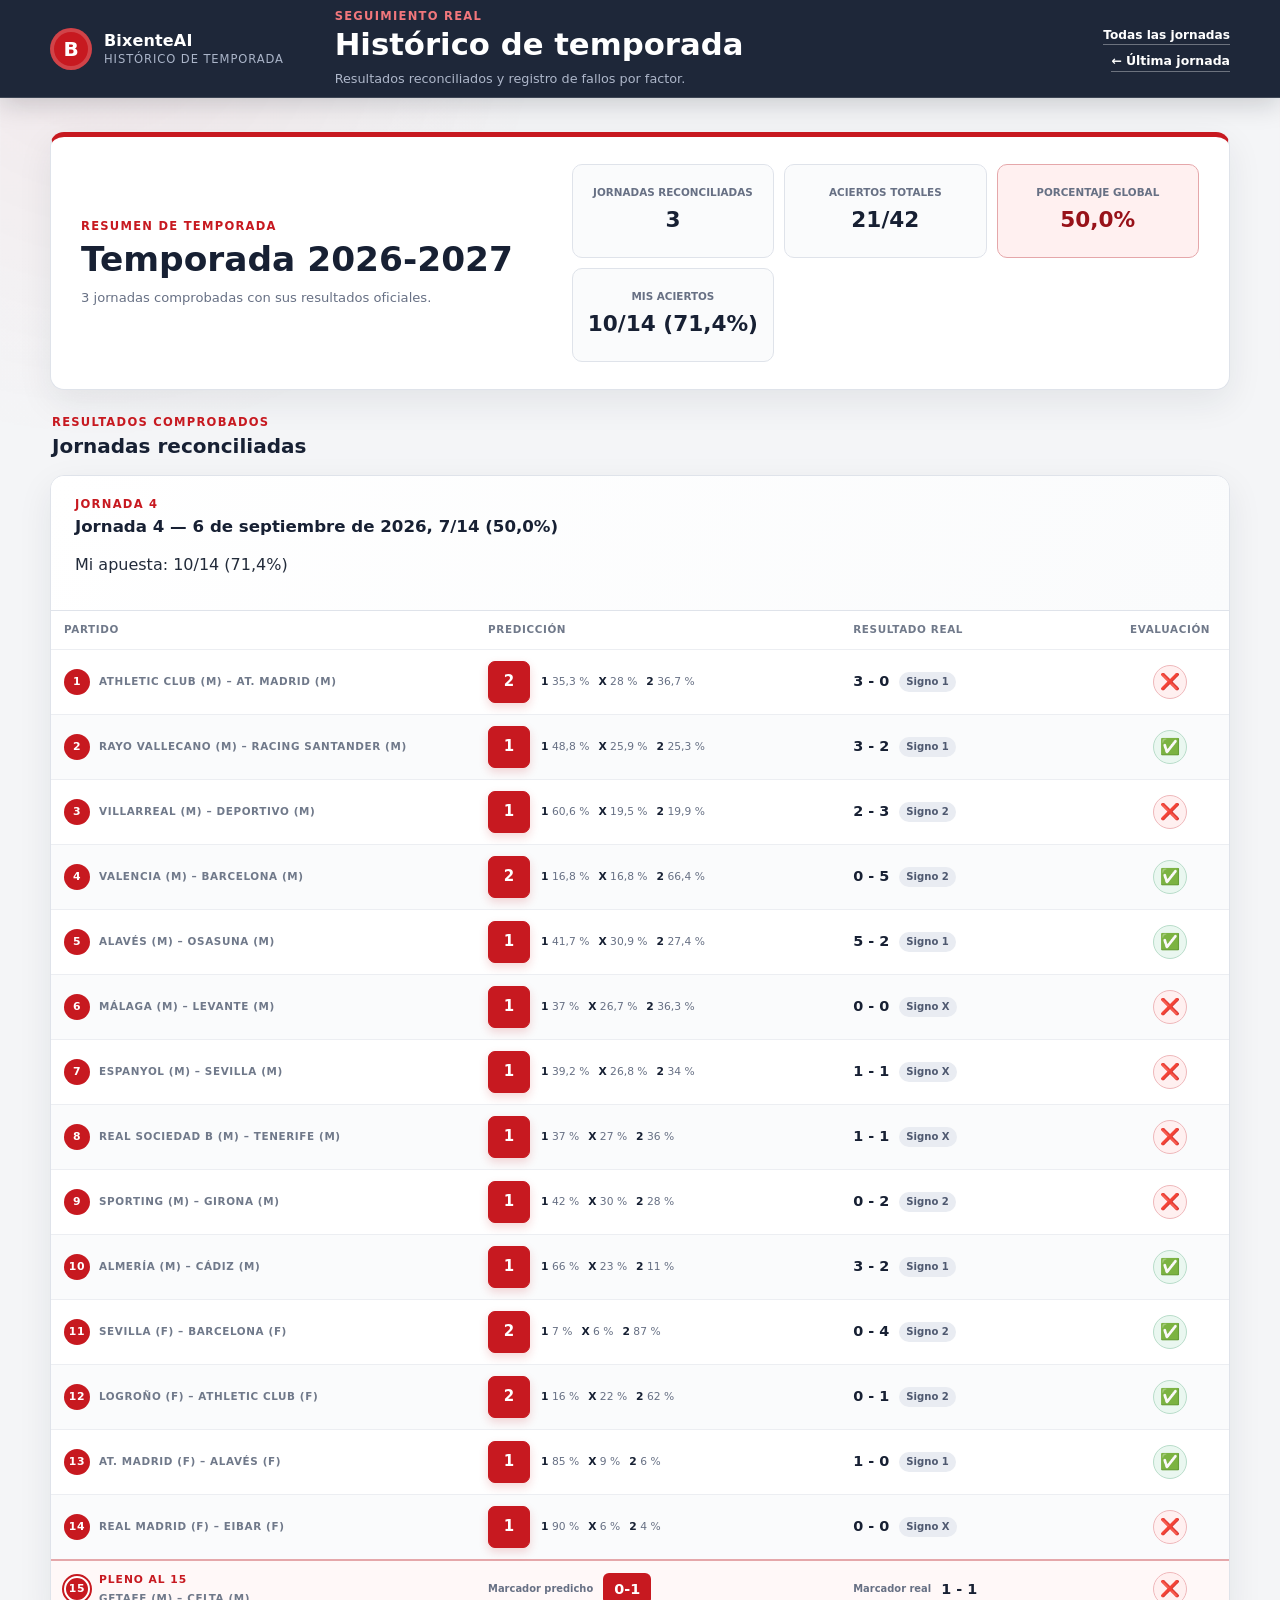
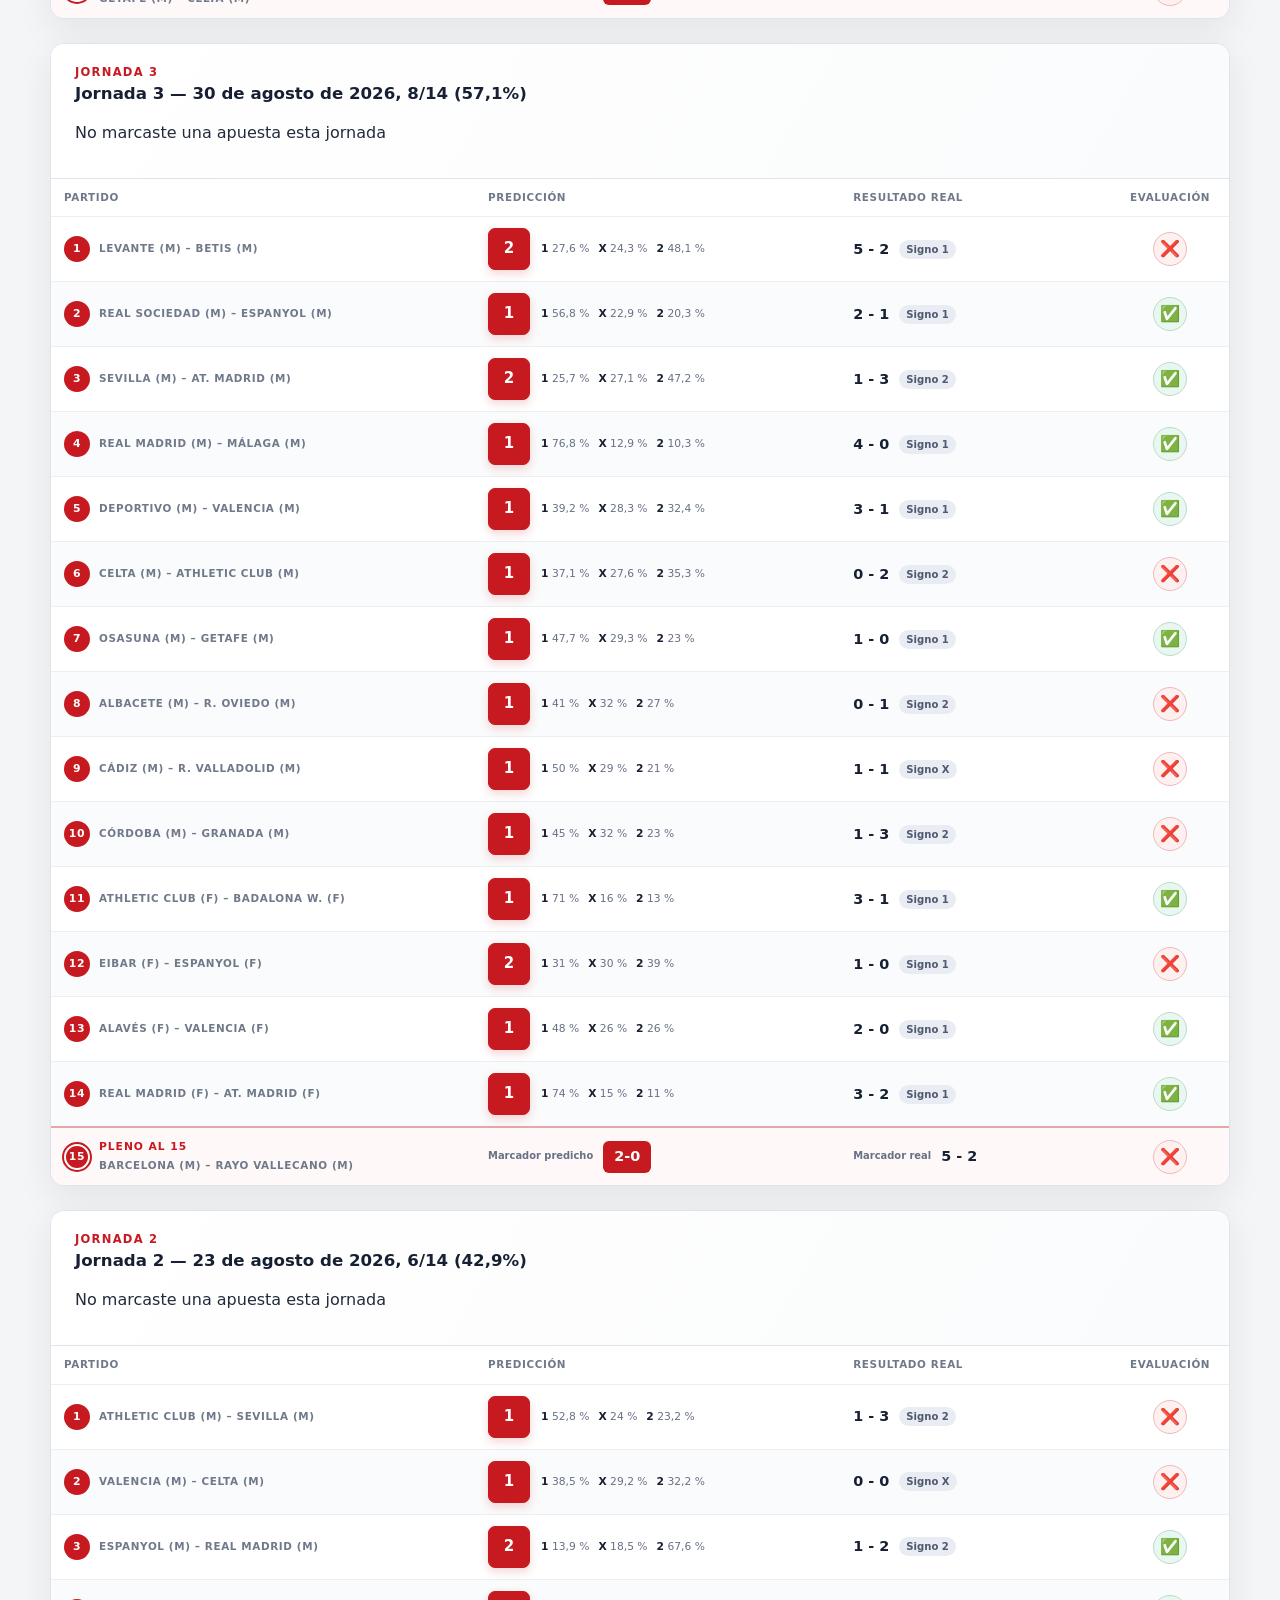
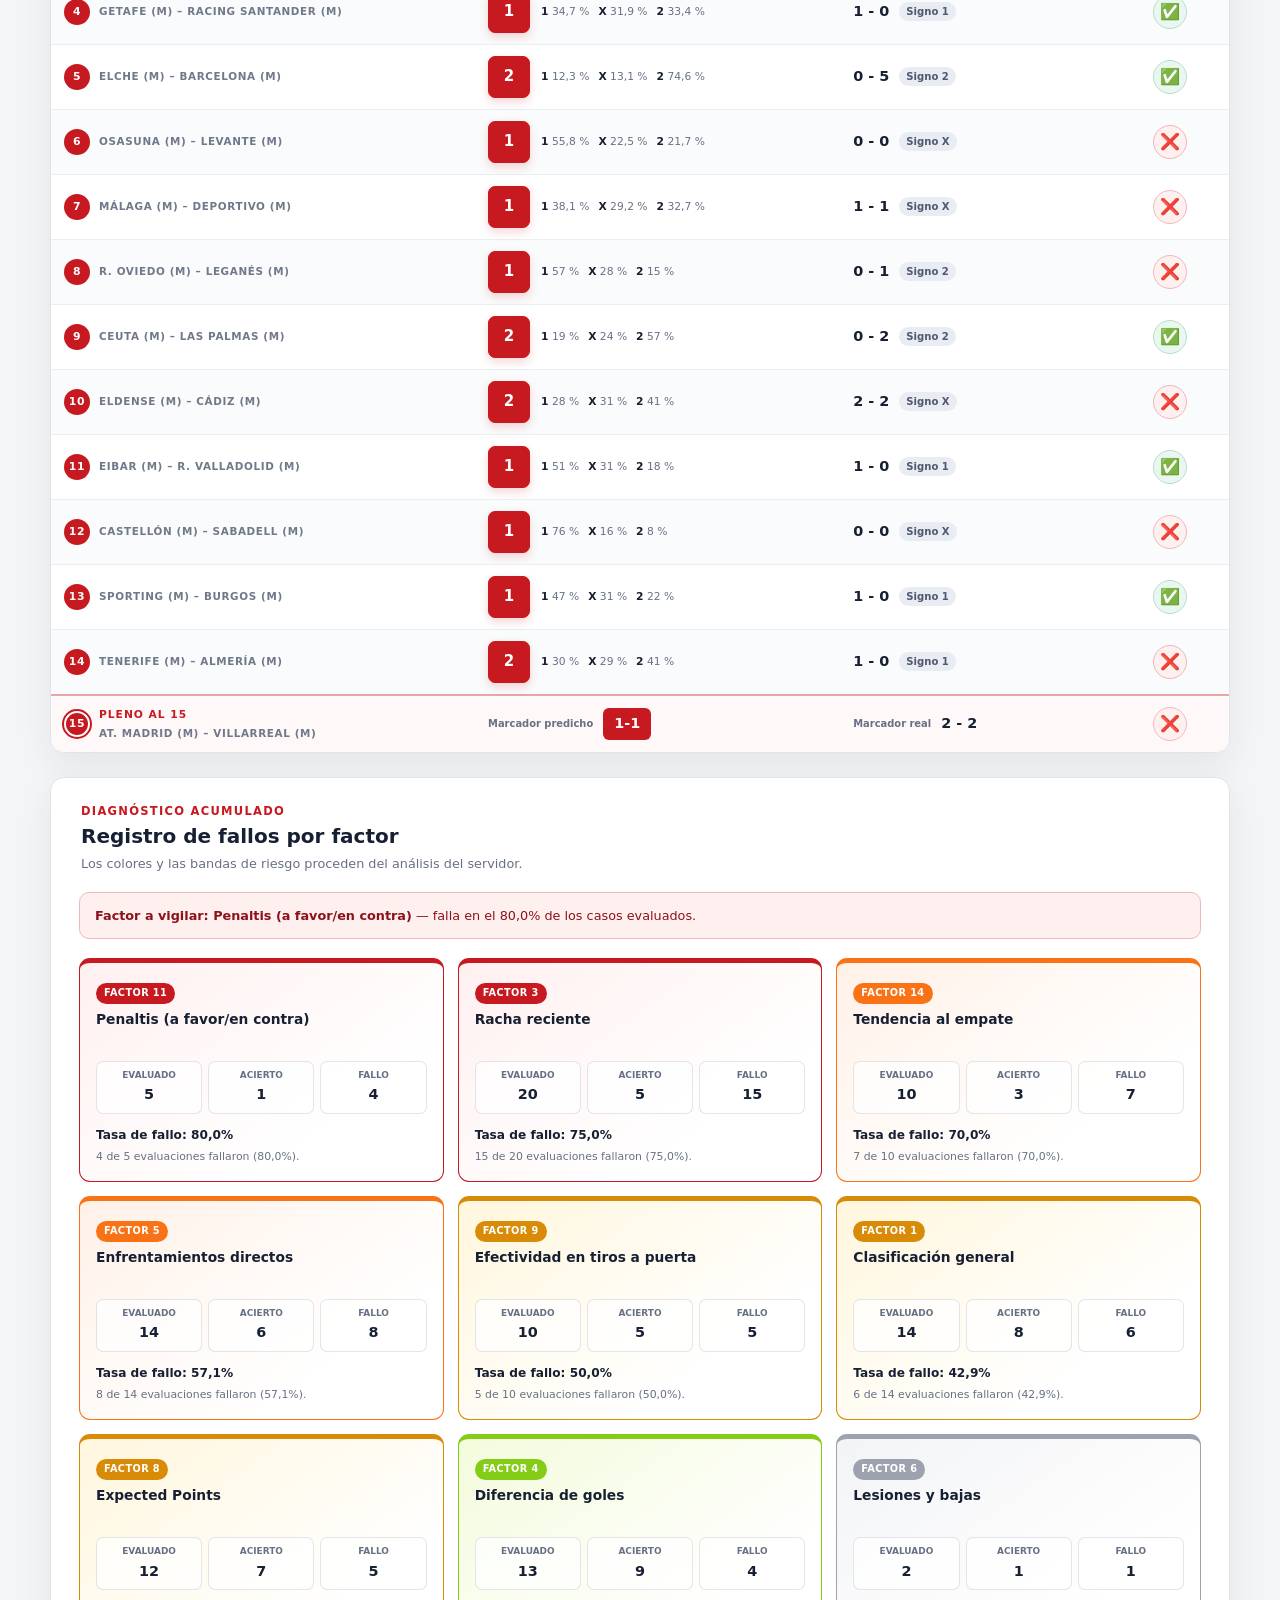
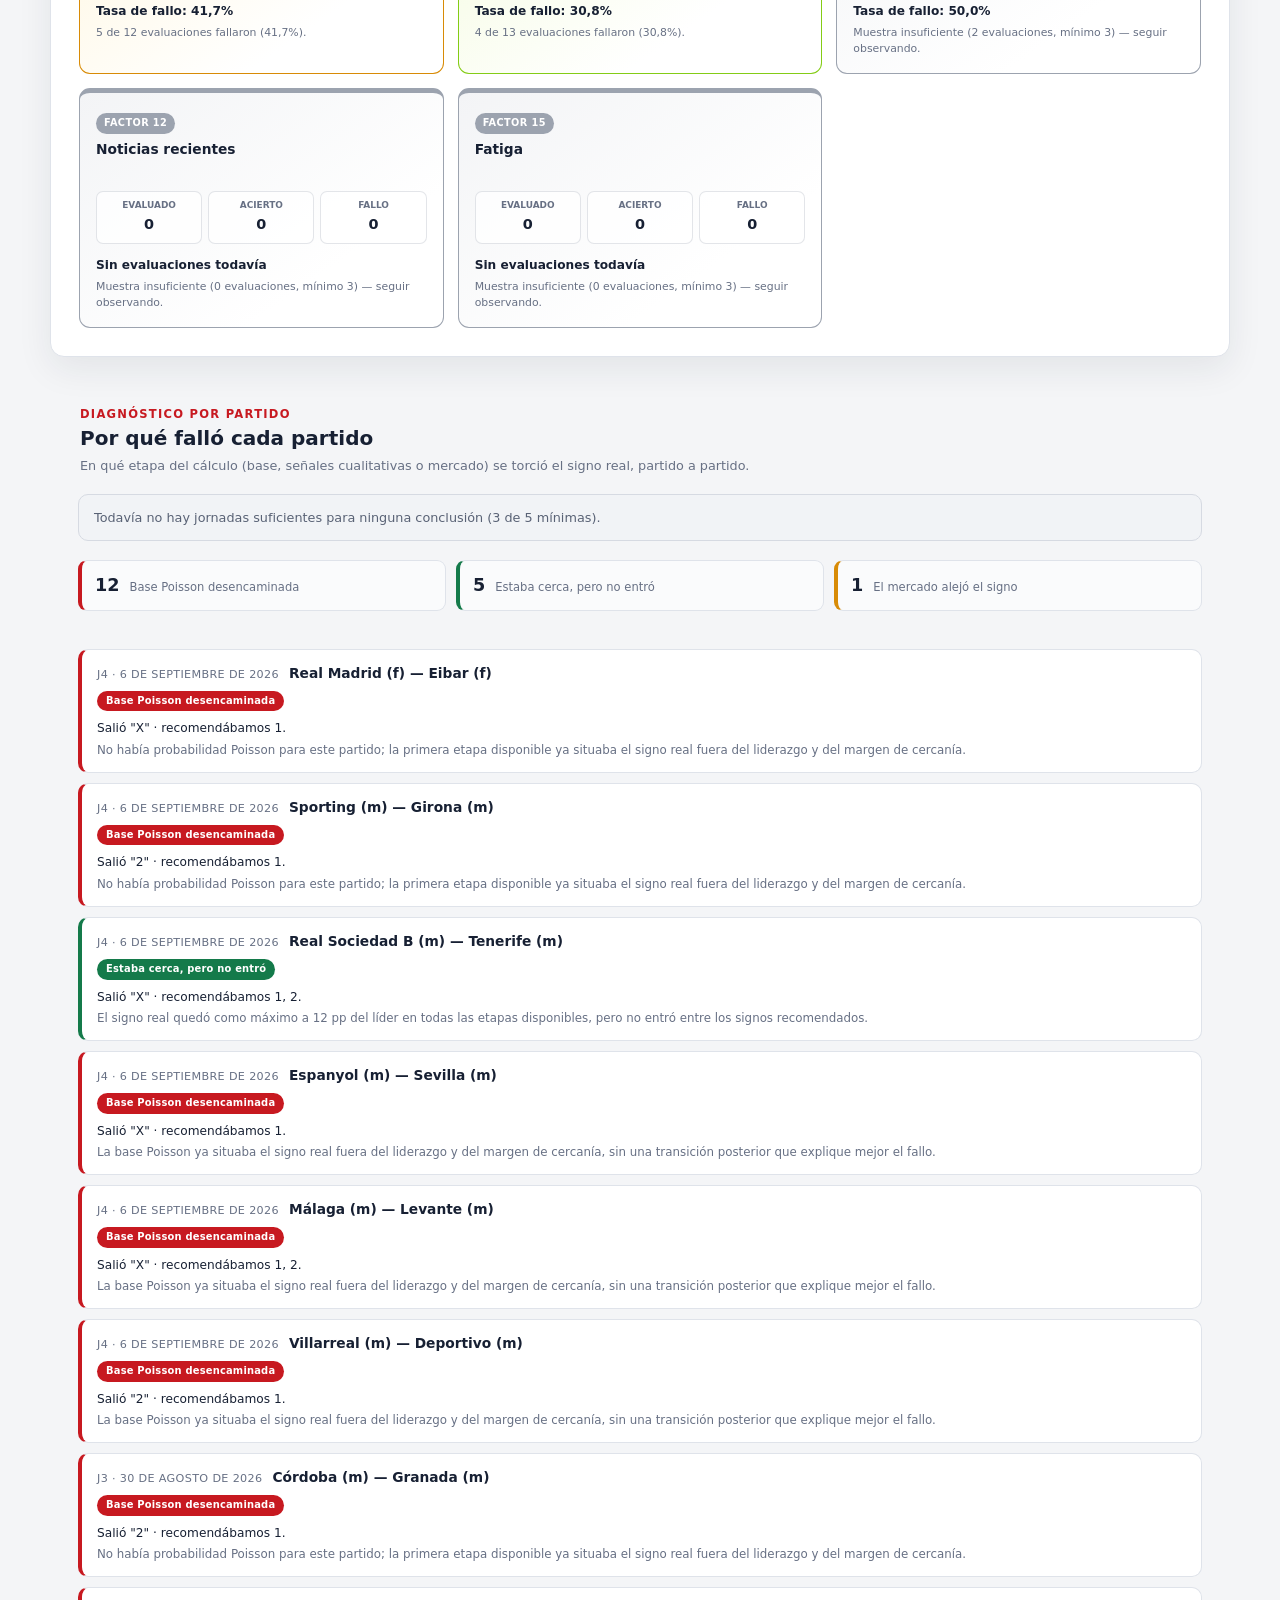
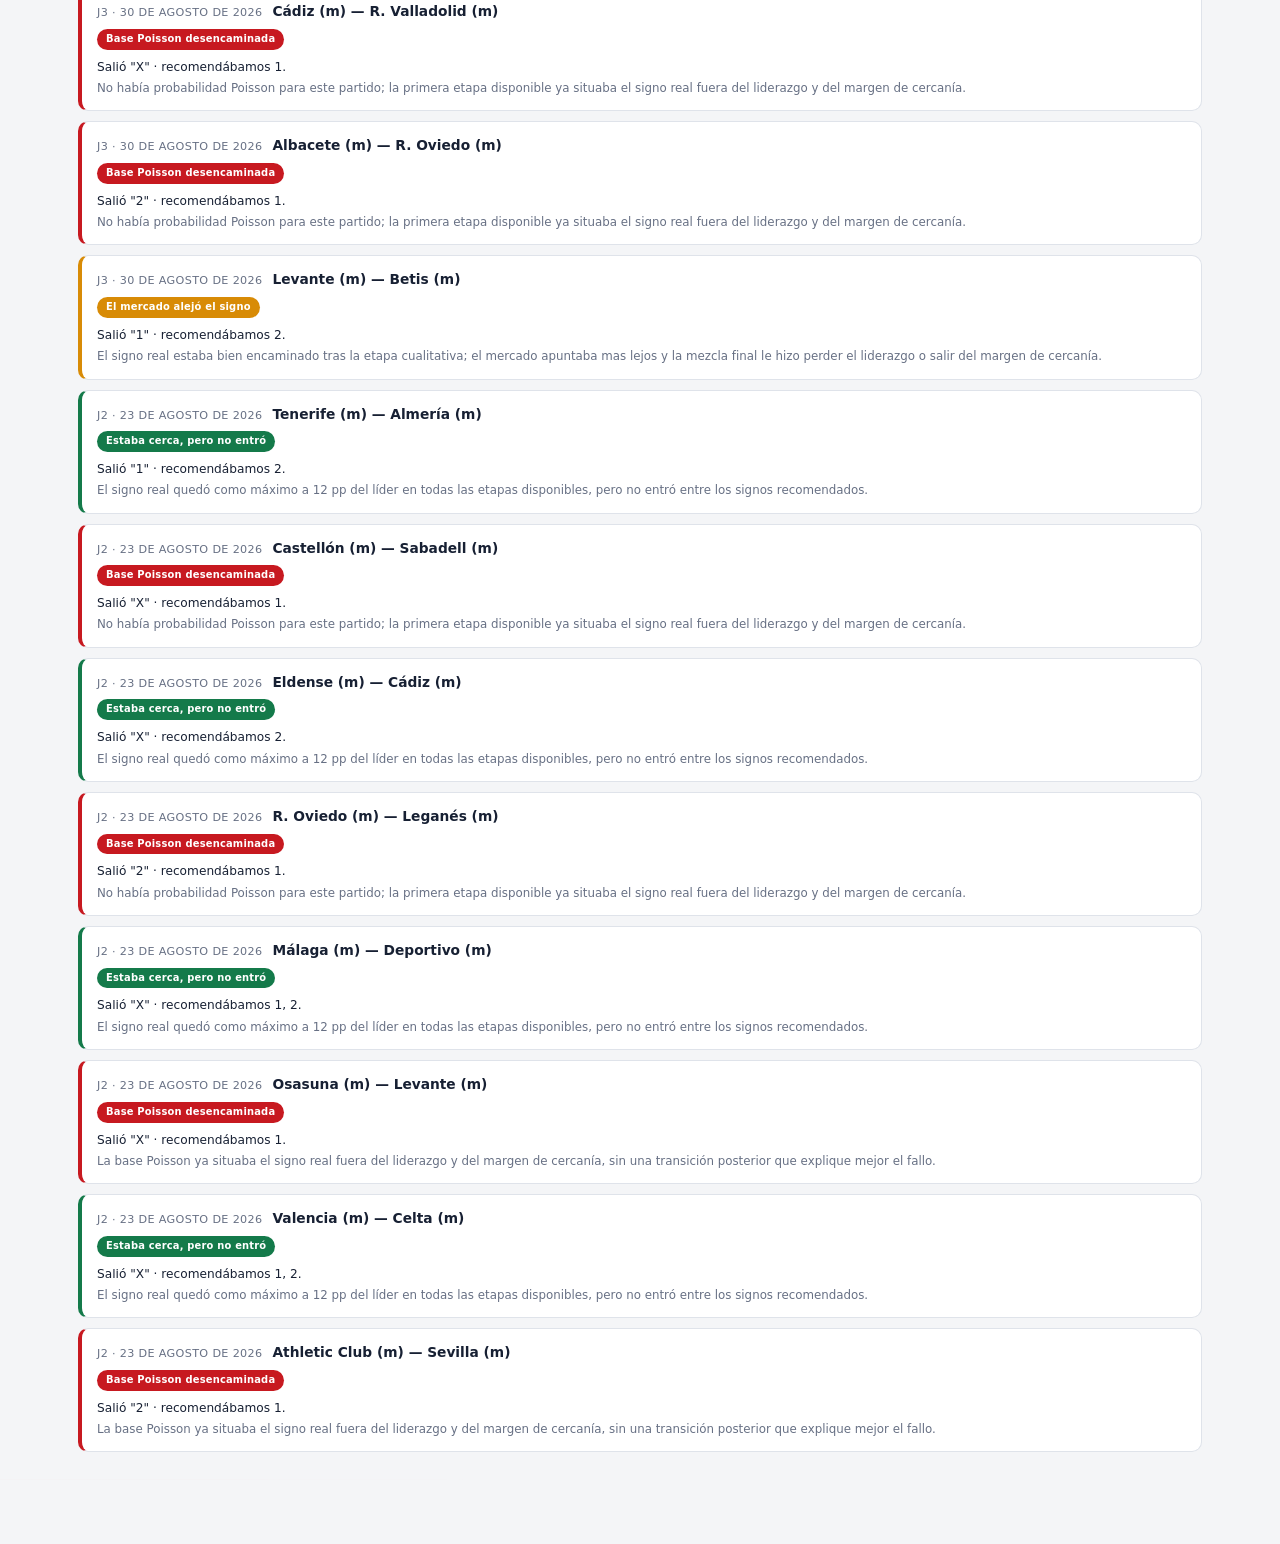
==== historico.html @ 9e93aea1 "Actualiza el boleto movil publicado" ====
<!doctype html>
<html lang="es">
  <head>
    <meta charset="utf-8">
    <meta name="viewport" content="width=device-width, initial-scale=1">
    <meta name="description" content="Histórico de temporada de los pronósticos de La Quiniela">
    <title>Histórico de temporada · BixenteAI 2026</title>
    <link rel="icon" href="data:,">
    <link rel="stylesheet" href="./styles.css">
  </head>
  <body>
    <header class="app-header detail-header">
      <div class="header-inner detail-header-inner history-header-inner">
        <a class="brand" href="./index.html" aria-label="BixenteAI 2026, inicio">
          <span class="brand-mark" aria-hidden="true">B</span>
          <span>
            <strong>BixenteAI</strong>
            <small>Histórico de temporada</small>
          </span>
        </a>

        <div class="draw-summary">
          <p class="eyebrow">Seguimiento real</p>
          <div class="draw-title-line">
            <h1>Histórico de temporada</h1>
          </div>
          <p class="jornada-summary">Resultados reconciliados y registro de fallos por factor.</p>
        </div>

        <nav class="header-nav history-back-nav print-hidden" aria-label="Navegación principal">
          <a class="header-link" href="./jornadas.html">Todas las jornadas</a>
          <a class="back-link" href="./index.html">← Última jornada</a>
        </nav>
      </div>
    </header>

    <main class="page-shell season-history-shell">
      <div id="historyStatus" class="status-message is-visible status-loading" role="status" aria-live="polite">
        Cargando el histórico de la temporada…
      </div>

      <div id="historyPageContent" class="season-history-content" hidden>
        <section class="season-summary-card" aria-labelledby="seasonSummaryTitle">
          <div id="seasonSummary"></div>
        </section>

        <section class="season-journeys-section" aria-labelledby="journeysTitle">
          <div class="season-section-heading">
            <div>
              <p class="eyebrow">Resultados comprobados</p>
              <h2 id="journeysTitle">Jornadas reconciliadas</h2>
            </div>
          </div>
          <div id="jornadasContent" class="season-journeys" aria-live="polite"></div>
        </section>

        <section class="factor-analysis-card" aria-labelledby="factorsTitle">
          <div class="season-section-heading">
            <div>
              <p class="eyebrow">Diagnóstico acumulado</p>
              <h2 id="factorsTitle">Registro de fallos por factor</h2>
              <p>Los colores y las bandas de riesgo proceden del análisis del servidor.</p>
            </div>
          </div>
          <div id="factorCallout"></div>
          <div id="factorsGrid" class="factors-grid"></div>
        </section>

        <section class="failure-analysis-card" aria-labelledby="failureAnalysisTitle">
          <div class="season-section-heading">
            <div>
              <p class="eyebrow">Diagnóstico por partido</p>
              <h2 id="failureAnalysisTitle">Por qué falló cada partido</h2>
              <p>En qué etapa del cálculo (base, señales cualitativas o mercado) se torció el signo real, partido a partido.</p>
            </div>
          </div>
          <div id="failureAnalysisStatus" class="factor-callout is-neutral"></div>
          <div id="failureCategorySummary" class="failure-category-summary"></div>
          <div id="failureTrendSummary" class="failure-trend-summary" hidden></div>
          <div id="failureMatchesList" class="failure-matches-list"></div>
        </section>
      </div>
    </main>

        <script>
      window.__HISTORICO_DATA__ = {"temporada":"2026-2027","resumen":{"jornadas_reconciliadas":3,"aciertos_totales":21,"partidos_totales":42,"porcentaje_aciertos":50.0,"mi_apuesta_resumen":{"jornadas_jugadas":1,"aciertos_totales":10,"partidos_totales":14,"porcentaje_aciertos":71.42857142857143}},"jornadas":[{"jornada":2,"fecha_sorteo":"2026-08-23","aciertos_estricto":6,"porcentaje_estricto":42.857142857142854,"pleno_al_15":{"prediccion":"1-1","resultado":"2 - 2","acertado":false},"partidos":[{"posicion":1,"local":"Athletic Club (m)","visitante":"Sevilla (m)","probabilidades":{"1":0.527585113800681,"X":0.24038329371749578,"2":0.23203159248182323},"signo_predicho_estricto":"1","signo_real":"2","marcador_real":"1 - 3","acierto_estricto":false},{"posicion":2,"local":"Valencia (m)","visitante":"Celta (m)","probabilidades":{"1":0.38538784548631866,"X":0.29246299265954856,"2":0.3221491618541328},"signo_predicho_estricto":"1","signo_real":"X","marcador_real":"0 - 0","acierto_estricto":false},{"posicion":3,"local":"Espanyol (m)","visitante":"Real Madrid (m)","probabilidades":{"1":0.13892646623539046,"X":0.185492604396265,"2":0.6755809293683446},"signo_predicho_estricto":"2","signo_real":"2","marcador_real":"1 - 2","acierto_estricto":true},{"posicion":4,"local":"Getafe (m)","visitante":"Racing Santander (m)","probabilidades":{"1":0.3473363410356993,"X":0.31864106982287715,"2":0.33402258914142346},"signo_predicho_estricto":"1","signo_real":"1","marcador_real":"1 - 0","acierto_estricto":true},{"posicion":5,"local":"Elche (m)","visitante":"Barcelona (m)","probabilidades":{"1":0.12252012300645321,"X":0.13136752732956883,"2":0.746112349663978},"signo_predicho_estricto":"2","signo_real":"2","marcador_real":"0 - 5","acierto_estricto":true},{"posicion":6,"local":"Osasuna (m)","visitante":"Levante (m)","probabilidades":{"1":0.5580463334424154,"X":0.22482771345585323,"2":0.2171259531017314},"signo_predicho_estricto":"1","signo_real":"X","marcador_real":"0 - 0","acierto_estricto":false},{"posicion":7,"local":"Málaga (m)","visitante":"Deportivo (m)","probabilidades":{"1":0.3812235022762473,"X":0.29155299544750535,"2":0.3272235022762473},"signo_predicho_estricto":"1","signo_real":"X","marcador_real":"1 - 1","acierto_estricto":false},{"posicion":8,"local":"R. Oviedo (m)","visitante":"Leganés (m)","probabilidades":{"1":0.57,"X":0.28,"2":0.15},"signo_predicho_estricto":"1","signo_real":"2","marcador_real":"0 - 1","acierto_estricto":false},{"posicion":9,"local":"Ceuta (m)","visitante":"Las Palmas (m)","probabilidades":{"1":0.19,"X":0.24,"2":0.57},"signo_predicho_estricto":"2","signo_real":"2","marcador_real":"0 - 2","acierto_estricto":true},{"posicion":10,"local":"Eldense (m)","visitante":"Cádiz (m)","probabilidades":{"1":0.28,"X":0.31,"2":0.41},"signo_predicho_estricto":"2","signo_real":"X","marcador_real":"2 - 2","acierto_estricto":false},{"posicion":11,"local":"Eibar (m)","visitante":"R. Valladolid (m)","probabilidades":{"1":0.51,"X":0.31,"2":0.18},"signo_predicho_estricto":"1","signo_real":"1","marcador_real":"1 - 0","acierto_estricto":true},{"posicion":12,"local":"Castellón (m)","visitante":"Sabadell (m)","probabilidades":{"1":0.76,"X":0.16,"2":0.08},"signo_predicho_estricto":"1","signo_real":"X","marcador_real":"0 - 0","acierto_estricto":false},{"posicion":13,"local":"Sporting (m)","visitante":"Burgos (m)","probabilidades":{"1":0.47,"X":0.31,"2":0.22},"signo_predicho_estricto":"1","signo_real":"1","marcador_real":"1 - 0","acierto_estricto":true},{"posicion":14,"local":"Tenerife (m)","visitante":"Almería (m)","probabilidades":{"1":0.3,"X":0.29,"2":0.41},"signo_predicho_estricto":"2","signo_real":"1","marcador_real":"1 - 0","acierto_estricto":false},{"posicion":15,"local":"At. Madrid (m)","visitante":"Villarreal (m)","marcador_predicho":"1-1","marcador_real":"2 - 2","acierto_estricto":false}],"mi_apuesta":null},{"jornada":3,"fecha_sorteo":"2026-08-30","aciertos_estricto":8,"porcentaje_estricto":57.142857142857146,"pleno_al_15":{"prediccion":"2-0","resultado":"5 - 2","acertado":false},"partidos":[{"posicion":1,"local":"Levante (m)","visitante":"Betis (m)","probabilidades":{"1":0.27639300846325376,"X":0.24274093905055147,"2":0.48086605248619474},"signo_predicho_estricto":"2","signo_real":"1","marcador_real":"5 - 2","acierto_estricto":false},{"posicion":2,"local":"Real Sociedad (m)","visitante":"Espanyol (m)","probabilidades":{"1":0.5678542696500848,"X":0.22866030635217788,"2":0.2034854239977373},"signo_predicho_estricto":"1","signo_real":"1","marcador_real":"2 - 1","acierto_estricto":true},{"posicion":3,"local":"Sevilla (m)","visitante":"At. Madrid (m)","probabilidades":{"1":0.25699205719743795,"X":0.2705423252370052,"2":0.47246561756555683},"signo_predicho_estricto":"2","signo_real":"2","marcador_real":"1 - 3","acierto_estricto":true},{"posicion":4,"local":"Real Madrid (m)","visitante":"Málaga (m)","probabilidades":{"1":0.7679606727543655,"X":0.12882481531248408,"2":0.10321451193315037},"signo_predicho_estricto":"1","signo_real":"1","marcador_real":"4 - 0","acierto_estricto":true},{"posicion":5,"local":"Deportivo (m)","visitante":"Valencia (m)","probabilidades":{"1":0.3922968101042601,"X":0.28347837809405185,"2":0.32422481180168816},"signo_predicho_estricto":"1","signo_real":"1","marcador_real":"3 - 1","acierto_estricto":true},{"posicion":6,"local":"Celta (m)","visitante":"Athletic Club (m)","probabilidades":{"1":0.3708102608425506,"X":0.27615889088473483,"2":0.3530308482727145},"signo_predicho_estricto":"1","signo_real":"2","marcador_real":"0 - 2","acierto_estricto":false},{"posicion":7,"local":"Osasuna (m)","visitante":"Getafe (m)","probabilidades":{"1":0.47663800163401004,"X":0.2928982039714257,"2":0.23046379439456427},"signo_predicho_estricto":"1","signo_real":"1","marcador_real":"1 - 0","acierto_estricto":true},{"posicion":8,"local":"Albacete (m)","visitante":"R. Oviedo (m)","probabilidades":{"1":0.41,"X":0.32,"2":0.27},"signo_predicho_estricto":"1","signo_real":"2","marcador_real":"0 - 1","acierto_estricto":false},{"posicion":9,"local":"Cádiz (m)","visitante":"R. Valladolid (m)","probabilidades":{"1":0.5,"X":0.29,"2":0.21},"signo_predicho_estricto":"1","signo_real":"X","marcador_real":"1 - 1","acierto_estricto":false},{"posicion":10,"local":"Córdoba (m)","visitante":"Granada (m)","probabilidades":{"1":0.45,"X":0.32,"2":0.23},"signo_predicho_estricto":"1","signo_real":"2","marcador_real":"1 - 3","acierto_estricto":false},{"posicion":11,"local":"Athletic Club (f)","visitante":"Badalona W. (f)","probabilidades":{"1":0.71,"X":0.16,"2":0.13},"signo_predicho_estricto":"1","signo_real":"1","marcador_real":"3 - 1","acierto_estricto":true},{"posicion":12,"local":"Eibar (f)","visitante":"Espanyol (f)","probabilidades":{"1":0.31,"X":0.3,"2":0.39},"signo_predicho_estricto":"2","signo_real":"1","marcador_real":"1 - 0","acierto_estricto":false},{"posicion":13,"local":"Alavés (f)","visitante":"Valencia (f)","probabilidades":{"1":0.48,"X":0.26,"2":0.26},"signo_predicho_estricto":"1","signo_real":"1","marcador_real":"2 - 0","acierto_estricto":true},{"posicion":14,"local":"Real Madrid (f)","visitante":"At. Madrid (f)","probabilidades":{"1":0.74,"X":0.15,"2":0.11},"signo_predicho_estricto":"1","signo_real":"1","marcador_real":"3 - 2","acierto_estricto":true},{"posicion":15,"local":"Barcelona (m)","visitante":"Rayo Vallecano (m)","marcador_predicho":"2-0","marcador_real":"5 - 2","acierto_estricto":false}],"mi_apuesta":null},{"jornada":4,"fecha_sorteo":"2026-09-06","aciertos_estricto":7,"porcentaje_estricto":50.0,"pleno_al_15":{"prediccion":"0-1","resultado":"1 - 1","acertado":false},"partidos":[{"posicion":1,"local":"Athletic Club (m)","visitante":"At. Madrid (m)","probabilidades":{"1":0.35311008678042494,"X":0.2803167022740899,"2":0.3665732109454852},"signo_predicho_estricto":"2","signo_real":"1","marcador_real":"3 - 0","acierto_estricto":false},{"posicion":2,"local":"Rayo Vallecano (m)","visitante":"Racing Santander (m)","probabilidades":{"1":0.48762365351548215,"X":0.2594002717190631,"2":0.2529760747654548},"signo_predicho_estricto":"1","signo_real":"1","marcador_real":"3 - 2","acierto_estricto":true},{"posicion":3,"local":"Villarreal (m)","visitante":"Deportivo (m)","probabilidades":{"1":0.6063838465088442,"X":0.19507357427174166,"2":0.19854257921941418},"signo_predicho_estricto":"1","signo_real":"2","marcador_real":"2 - 3","acierto_estricto":false},{"posicion":4,"local":"Valencia (m)","visitante":"Barcelona (m)","probabilidades":{"1":0.16778221981029393,"X":0.16793962373031596,"2":0.6642781564593901},"signo_predicho_estricto":"2","signo_real":"2","marcador_real":"0 - 5","acierto_estricto":true},{"posicion":5,"local":"Alavés (m)","visitante":"Osasuna (m)","probabilidades":{"1":0.4170230852621225,"X":0.3091014789075768,"2":0.2738754358303007},"signo_predicho_estricto":"1","signo_real":"1","marcador_real":"5 - 2","acierto_estricto":true},{"posicion":6,"local":"Málaga (m)","visitante":"Levante (m)","probabilidades":{"1":0.37019822297266725,"X":0.2667590571103214,"2":0.3630427199170113},"signo_predicho_estricto":"1","signo_real":"X","marcador_real":"0 - 0","acierto_estricto":false},{"posicion":7,"local":"Espanyol (m)","visitante":"Sevilla (m)","probabilidades":{"1":0.3923636320256906,"X":0.26750823957985,"2":0.3401281283944594},"signo_predicho_estricto":"1","signo_real":"X","marcador_real":"1 - 1","acierto_estricto":false},{"posicion":8,"local":"Real Sociedad B (m)","visitante":"Tenerife (m)","probabilidades":{"1":0.37,"X":0.27,"2":0.36},"signo_predicho_estricto":"1","signo_real":"X","marcador_real":"1 - 1","acierto_estricto":false},{"posicion":9,"local":"Sporting (m)","visitante":"Girona (m)","probabilidades":{"1":0.42,"X":0.3,"2":0.28},"signo_predicho_estricto":"1","signo_real":"2","marcador_real":"0 - 2","acierto_estricto":false},{"posicion":10,"local":"Almería (m)","visitante":"Cádiz (m)","probabilidades":{"1":0.66,"X":0.23,"2":0.11},"signo_predicho_estricto":"1","signo_real":"1","marcador_real":"3 - 2","acierto_estricto":true},{"posicion":11,"local":"Sevilla (f)","visitante":"Barcelona (f)","probabilidades":{"1":0.07,"X":0.06,"2":0.87},"signo_predicho_estricto":"2","signo_real":"2","marcador_real":"0 - 4","acierto_estricto":true},{"posicion":12,"local":"Logroño (f)","visitante":"Athletic Club (f)","probabilidades":{"1":0.16,"X":0.22,"2":0.62},"signo_predicho_estricto":"2","signo_real":"2","marcador_real":"0 - 1","acierto_estricto":true},{"posicion":13,"local":"At. Madrid (f)","visitante":"Alavés (f)","probabilidades":{"1":0.85,"X":0.09,"2":0.06},"signo_predicho_estricto":"1","signo_real":"1","marcador_real":"1 - 0","acierto_estricto":true},{"posicion":14,"local":"Real Madrid (f)","visitante":"Eibar (f)","probabilidades":{"1":0.9,"X":0.06,"2":0.04},"signo_predicho_estricto":"1","signo_real":"X","marcador_real":"0 - 0","acierto_estricto":false},{"posicion":15,"local":"Getafe (m)","visitante":"Celta (m)","marcador_predicho":"0-1","marcador_real":"1 - 1","acierto_estricto":false}],"mi_apuesta":{"aciertos":10,"porcentaje":71.42857142857143,"partidos_marcados":14,"pleno15_marcador_real":"1-1","pleno15_acertado":false}}],"analisis_factores":{"umbral_minimo_muestra":3,"factores":[{"numero":1,"nombre":"Clasificación general","n_evaluado":14,"n_acierto":8,"n_fallo":6,"tasa_fallo":42.857142857142854,"color":"amarillo","nota_color":"6 de 14 evaluaciones fallaron (42,9%)."},{"numero":3,"nombre":"Racha reciente","n_evaluado":20,"n_acierto":5,"n_fallo":15,"tasa_fallo":75.0,"color":"rojo","nota_color":"15 de 20 evaluaciones fallaron (75,0%)."},{"numero":4,"nombre":"Diferencia de goles","n_evaluado":13,"n_acierto":9,"n_fallo":4,"tasa_fallo":30.76923076923077,"color":"verde_amarillo","nota_color":"4 de 13 evaluaciones fallaron (30,8%)."},{"numero":5,"nombre":"Enfrentamientos directos","n_evaluado":14,"n_acierto":6,"n_fallo":8,"tasa_fallo":57.142857142857146,"color":"naranja","nota_color":"8 de 14 evaluaciones fallaron (57,1%)."},{"numero":6,"nombre":"Lesiones y bajas","n_evaluado":2,"n_acierto":1,"n_fallo":1,"tasa_fallo":50.0,"color":"gris","nota_color":"Muestra insuficiente (2 evaluaciones, mínimo 3) — seguir observando."},{"numero":8,"nombre":"Expected Points","n_evaluado":12,"n_acierto":7,"n_fallo":5,"tasa_fallo":41.666666666666664,"color":"amarillo","nota_color":"5 de 12 evaluaciones fallaron (41,7%)."},{"numero":9,"nombre":"Efectividad en tiros a puerta","n_evaluado":10,"n_acierto":5,"n_fallo":5,"tasa_fallo":50.0,"color":"amarillo","nota_color":"5 de 10 evaluaciones fallaron (50,0%)."},{"numero":11,"nombre":"Penaltis (a favor/en contra)","n_evaluado":5,"n_acierto":1,"n_fallo":4,"tasa_fallo":80.0,"color":"rojo","nota_color":"4 de 5 evaluaciones fallaron (80,0%)."},{"numero":12,"nombre":"Noticias recientes","n_evaluado":0,"n_acierto":0,"n_fallo":0,"tasa_fallo":null,"color":"gris","nota_color":"Muestra insuficiente (0 evaluaciones, mínimo 3) — seguir observando."},{"numero":14,"nombre":"Tendencia al empate","n_evaluado":10,"n_acierto":3,"n_fallo":7,"tasa_fallo":70.0,"color":"naranja","nota_color":"7 de 10 evaluaciones fallaron (70,0%)."},{"numero":15,"nombre":"Fatiga","n_evaluado":0,"n_acierto":0,"n_fallo":0,"tasa_fallo":null,"color":"gris","nota_color":"Muestra insuficiente (0 evaluaciones, mínimo 3) — seguir observando."}],"factor_mas_problematico":{"numero":11,"nombre":"Penaltis (a favor/en contra)","tasa_fallo":80.0}}};
      window.__ANALISIS_DATA__ = {"estado":{"codigo":"jornadas_insuficientes","mensaje":"Todavía no hay jornadas suficientes para ninguna conclusión (3 de 5 mínimas).","jornadas_reconciliadas":3,"minimo_tendencia":5,"minimo_analisis_senales":20,"datos_hasta":"2026-09-06"},"metodologia":{"unidad_jornada":"Última generación reconciliada de cada temporada y jornada.","partidos_incluidos":"Posiciones 1-14; se excluye el Pleno al 15.","margen_cercania_pp":12.0,"origen_margen_cercania":"DRAW_MARGIN_PP ya definido en overlay.","senales_analizadas":["bajas_lesiones","noticias_ultima_hora","descanso_fatiga"],"cambios_automaticos":false},"diagnosticos_partidos_fallados":[{"id_pronostico":2,"temporada":"2026-2027","jornada":2,"fecha_sorteo":"2026-08-23","posicion":1,"local":"Athletic Club (m)","visitante":"Sevilla (m)","signo_real":"2","signos_recomendados":["1"],"categoria":"poisson_base_desencaminado","titulo":"El Poisson base ya iba desencaminado","etapa_donde_se_torcio":"probabilidad_base","motivo":"La base Poisson ya situaba el signo real fuera del liderazgo y del margen de cercanía, sin una transición posterior que explique mejor el fallo.","poisson_disponible":true,"signo_real_nunca_fue_el_mas_probable":true,"margen_cercania_pp":12.0,"etapas":[{"etapa":"probabilidad_base","disponible":true,"probabilidades":{"1":0.45369301971525855,"X":0.2576904195964225,"2":0.2886165606883189},"probabilidad_signo_real":0.2886165606883189,"signos_mas_probables":["1"],"signo_real_es_mas_probable":false,"distancia_al_maximo_pp":16.507645902693962,"razonablemente_cerca":false},{"etapa":"probabilidad_cualitativa","disponible":true,"probabilidades":{"1":0.45369301971525855,"X":0.2576904195964225,"2":0.2886165606883189},"probabilidad_signo_real":0.2886165606883189,"signos_mas_probables":["1"],"signo_real_es_mas_probable":false,"distancia_al_maximo_pp":16.507645902693962,"razonablemente_cerca":false},{"etapa":"probabilidad_mercado","disponible":true,"probabilidades":{"1":0.7,"X":0.2,"2":0.1},"probabilidad_signo_real":0.1,"signos_mas_probables":["1"],"signo_real_es_mas_probable":false,"distancia_al_maximo_pp":60.0,"razonablemente_cerca":false},{"etapa":"probabilidad_final","disponible":true,"probabilidades":{"1":0.527585113800681,"X":0.24038329371749578,"2":0.23203159248182323},"probabilidad_signo_real":0.23203159248182323,"signos_mas_probables":["1"],"signo_real_es_mas_probable":false,"distancia_al_maximo_pp":29.55535213188577,"razonablemente_cerca":false}]},{"id_pronostico":2,"temporada":"2026-2027","jornada":2,"fecha_sorteo":"2026-08-23","posicion":2,"local":"Valencia (m)","visitante":"Celta (m)","signo_real":"X","signos_recomendados":["1","2"],"categoria":"estaba_cerca","titulo":"El signo real estaba cerca en todas las etapas disponibles","etapa_donde_se_torcio":null,"motivo":"El signo real quedó como máximo a 12 pp del líder en todas las etapas disponibles, pero no entró entre los signos recomendados.","poisson_disponible":true,"signo_real_nunca_fue_el_mas_probable":true,"margen_cercania_pp":12.0,"etapas":[{"etapa":"probabilidad_base","disponible":true,"probabilidades":{"1":0.36626835069474095,"X":0.2806614180850694,"2":0.35307023122018966},"probabilidad_signo_real":0.2806614180850694,"signos_mas_probables":["1"],"signo_real_es_mas_probable":false,"distancia_al_maximo_pp":8.560693260967156,"razonablemente_cerca":true},{"etapa":"probabilidad_cualitativa","disponible":true,"probabilidades":{"1":0.36626835069474095,"X":0.2806614180850694,"2":0.35307023122018966},"probabilidad_signo_real":0.2806614180850694,"signos_mas_probables":["1"],"signo_real_es_mas_probable":false,"distancia_al_maximo_pp":8.560693260967156,"razonablemente_cerca":true},{"etapa":"probabilidad_mercado","disponible":true,"probabilidades":{"1":0.43,"X":0.32,"2":0.25},"probabilidad_signo_real":0.32,"signos_mas_probables":["1"],"signo_real_es_mas_probable":false,"distancia_al_maximo_pp":10.999999999999998,"razonablemente_cerca":true},{"etapa":"probabilidad_final","disponible":true,"probabilidades":{"1":0.38538784548631866,"X":0.29246299265954856,"2":0.3221491618541328},"probabilidad_signo_real":0.29246299265954856,"signos_mas_probables":["1"],"signo_real_es_mas_probable":false,"distancia_al_maximo_pp":9.29248528267701,"razonablemente_cerca":true}]},{"id_pronostico":2,"temporada":"2026-2027","jornada":2,"fecha_sorteo":"2026-08-23","posicion":6,"local":"Osasuna (m)","visitante":"Levante (m)","signo_real":"X","signos_recomendados":["1"],"categoria":"poisson_base_desencaminado","titulo":"El Poisson base ya iba desencaminado","etapa_donde_se_torcio":"probabilidad_base","motivo":"La base Poisson ya situaba el signo real fuera del liderazgo y del margen de cercanía, sin una transición posterior que explique mejor el fallo.","poisson_disponible":true,"signo_real_nunca_fue_el_mas_probable":true,"margen_cercania_pp":12.0,"etapas":[{"etapa":"probabilidad_base","disponible":true,"probabilidades":{"1":0.48863761920345056,"X":0.2397538763655046,"2":0.2716085044310449},"probabilidad_signo_real":0.2397538763655046,"signos_mas_probables":["1"],"signo_real_es_mas_probable":false,"distancia_al_maximo_pp":24.888374283794594,"razonablemente_cerca":false},{"etapa":"probabilidad_cualitativa","disponible":true,"probabilidades":{"1":0.48863761920345056,"X":0.2397538763655046,"2":0.2716085044310449},"probabilidad_signo_real":0.2397538763655046,"signos_mas_probables":["1"],"signo_real_es_mas_probable":false,"distancia_al_maximo_pp":24.888374283794594,"razonablemente_cerca":false},{"etapa":"probabilidad_mercado","disponible":true,"probabilidades":{"1":0.72,"X":0.19,"2":0.09},"probabilidad_signo_real":0.19,"signos_mas_probables":["1"],"signo_real_es_mas_probable":false,"distancia_al_maximo_pp":53.0,"razonablemente_cerca":false},{"etapa":"probabilidad_final","disponible":true,"probabilidades":{"1":0.5580463334424154,"X":0.22482771345585323,"2":0.2171259531017314},"probabilidad_signo_real":0.22482771345585323,"signos_mas_probables":["1"],"signo_real_es_mas_probable":false,"distancia_al_maximo_pp":33.32186199865622,"razonablemente_cerca":false}]},{"id_pronostico":2,"temporada":"2026-2027","jornada":2,"fecha_sorteo":"2026-08-23","posicion":7,"local":"Málaga (m)","visitante":"Deportivo (m)","signo_real":"X","signos_recomendados":["1","2"],"categoria":"estaba_cerca","titulo":"El signo real estaba cerca en todas las etapas disponibles","etapa_donde_se_torcio":null,"motivo":"El signo real quedó como máximo a 12 pp del líder en todas las etapas disponibles, pero no entró entre los signos recomendados.","poisson_disponible":true,"signo_real_nunca_fue_el_mas_probable":true,"margen_cercania_pp":12.0,"etapas":[{"etapa":"probabilidad_base","disponible":true,"probabilidades":{"1":0.3688907175374962,"X":0.2622185649250076,"2":0.36889071753749614},"probabilidad_signo_real":0.2622185649250076,"signos_mas_probables":["1","2"],"signo_real_es_mas_probable":false,"distancia_al_maximo_pp":10.667215261248858,"razonablemente_cerca":true},{"etapa":"probabilidad_cualitativa","disponible":true,"probabilidades":{"1":0.3688907175374962,"X":0.2622185649250076,"2":0.36889071753749614},"probabilidad_signo_real":0.2622185649250076,"signos_mas_probables":["1","2"],"signo_real_es_mas_probable":false,"distancia_al_maximo_pp":10.667215261248858,"razonablemente_cerca":true},{"etapa":"probabilidad_mercado","disponible":true,"probabilidades":{"1":0.41,"X":0.36,"2":0.23},"probabilidad_signo_real":0.36,"signos_mas_probables":["1"],"signo_real_es_mas_probable":false,"distancia_al_maximo_pp":4.999999999999999,"razonablemente_cerca":true},{"etapa":"probabilidad_final","disponible":true,"probabilidades":{"1":0.3812235022762473,"X":0.29155299544750535,"2":0.3272235022762473},"probabilidad_signo_real":0.29155299544750535,"signos_mas_probables":["1"],"signo_real_es_mas_probable":false,"distancia_al_maximo_pp":8.967050682874195,"razonablemente_cerca":true}]},{"id_pronostico":2,"temporada":"2026-2027","jornada":2,"fecha_sorteo":"2026-08-23","posicion":8,"local":"R. Oviedo (m)","visitante":"Leganés (m)","signo_real":"2","signos_recomendados":["1"],"categoria":"poisson_base_desencaminado","titulo":"La primera base disponible ya iba desencaminada","etapa_donde_se_torcio":"probabilidad_mercado","motivo":"No había probabilidad Poisson para este partido; la primera etapa disponible ya situaba el signo real fuera del liderazgo y del margen de cercanía.","poisson_disponible":false,"signo_real_nunca_fue_el_mas_probable":true,"margen_cercania_pp":12.0,"etapas":[{"etapa":"probabilidad_base","disponible":false},{"etapa":"probabilidad_cualitativa","disponible":false},{"etapa":"probabilidad_mercado","disponible":true,"probabilidades":{"1":0.57,"X":0.28,"2":0.15},"probabilidad_signo_real":0.15,"signos_mas_probables":["1"],"signo_real_es_mas_probable":false,"distancia_al_maximo_pp":41.99999999999999,"razonablemente_cerca":false},{"etapa":"probabilidad_final","disponible":true,"probabilidades":{"1":0.57,"X":0.28,"2":0.15},"probabilidad_signo_real":0.15,"signos_mas_probables":["1"],"signo_real_es_mas_probable":false,"distancia_al_maximo_pp":41.99999999999999,"razonablemente_cerca":false}]},{"id_pronostico":2,"temporada":"2026-2027","jornada":2,"fecha_sorteo":"2026-08-23","posicion":10,"local":"Eldense (m)","visitante":"Cádiz (m)","signo_real":"X","signos_recomendados":["2"],"categoria":"estaba_cerca","titulo":"El signo real estaba cerca en todas las etapas disponibles","etapa_donde_se_torcio":null,"motivo":"El signo real quedó como máximo a 12 pp del líder en todas las etapas disponibles, pero no entró entre los signos recomendados.","poisson_disponible":false,"signo_real_nunca_fue_el_mas_probable":true,"margen_cercania_pp":12.0,"etapas":[{"etapa":"probabilidad_base","disponible":false},{"etapa":"probabilidad_cualitativa","disponible":false},{"etapa":"probabilidad_mercado","disponible":true,"probabilidades":{"1":0.28,"X":0.31,"2":0.41},"probabilidad_signo_real":0.31,"signos_mas_probables":["2"],"signo_real_es_mas_probable":false,"distancia_al_maximo_pp":9.999999999999998,"razonablemente_cerca":true},{"etapa":"probabilidad_final","disponible":true,"probabilidades":{"1":0.28,"X":0.31,"2":0.41},"probabilidad_signo_real":0.31,"signos_mas_probables":["2"],"signo_real_es_mas_probable":false,"distancia_al_maximo_pp":9.999999999999998,"razonablemente_cerca":true}]},{"id_pronostico":2,"temporada":"2026-2027","jornada":2,"fecha_sorteo":"2026-08-23","posicion":12,"local":"Castellón (m)","visitante":"Sabadell (m)","signo_real":"X","signos_recomendados":["1"],"categoria":"poisson_base_desencaminado","titulo":"La primera base disponible ya iba desencaminada","etapa_donde_se_torcio":"probabilidad_mercado","motivo":"No había probabilidad Poisson para este partido; la primera etapa disponible ya situaba el signo real fuera del liderazgo y del margen de cercanía.","poisson_disponible":false,"signo_real_nunca_fue_el_mas_probable":true,"margen_cercania_pp":12.0,"etapas":[{"etapa":"probabilidad_base","disponible":false},{"etapa":"probabilidad_cualitativa","disponible":false},{"etapa":"probabilidad_mercado","disponible":true,"probabilidades":{"1":0.76,"X":0.16,"2":0.08},"probabilidad_signo_real":0.16,"signos_mas_probables":["1"],"signo_real_es_mas_probable":false,"distancia_al_maximo_pp":60.0,"razonablemente_cerca":false},{"etapa":"probabilidad_final","disponible":true,"probabilidades":{"1":0.76,"X":0.16,"2":0.08},"probabilidad_signo_real":0.16,"signos_mas_probables":["1"],"signo_real_es_mas_probable":false,"distancia_al_maximo_pp":60.0,"razonablemente_cerca":false}]},{"id_pronostico":2,"temporada":"2026-2027","jornada":2,"fecha_sorteo":"2026-08-23","posicion":14,"local":"Tenerife (m)","visitante":"Almería (m)","signo_real":"1","signos_recomendados":["2"],"categoria":"estaba_cerca","titulo":"El signo real estaba cerca en todas las etapas disponibles","etapa_donde_se_torcio":null,"motivo":"El signo real quedó como máximo a 12 pp del líder en todas las etapas disponibles, pero no entró entre los signos recomendados.","poisson_disponible":false,"signo_real_nunca_fue_el_mas_probable":true,"margen_cercania_pp":12.0,"etapas":[{"etapa":"probabilidad_base","disponible":false},{"etapa":"probabilidad_cualitativa","disponible":false},{"etapa":"probabilidad_mercado","disponible":true,"probabilidades":{"1":0.3,"X":0.29,"2":0.41},"probabilidad_signo_real":0.3,"signos_mas_probables":["2"],"signo_real_es_mas_probable":false,"distancia_al_maximo_pp":10.999999999999998,"razonablemente_cerca":true},{"etapa":"probabilidad_final","disponible":true,"probabilidades":{"1":0.3,"X":0.29,"2":0.41},"probabilidad_signo_real":0.3,"signos_mas_probables":["2"],"signo_real_es_mas_probable":false,"distancia_al_maximo_pp":10.999999999999998,"razonablemente_cerca":true}]},{"id_pronostico":54,"temporada":"2026-2027","jornada":3,"fecha_sorteo":"2026-08-30","posicion":1,"local":"Levante (m)","visitante":"Betis (m)","signo_real":"1","signos_recomendados":["2"],"categoria":"mercado_alejo","titulo":"El mercado alejó el signo real","etapa_donde_se_torcio":"probabilidad_final","motivo":"El signo real estaba bien encaminado tras la etapa cualitativa; el mercado apuntaba mas lejos y la mezcla final le hizo perder el liderazgo o salir del margen de cercanía.","poisson_disponible":true,"signo_real_nunca_fue_el_mas_probable":true,"margen_cercania_pp":12.0,"etapas":[{"etapa":"probabilidad_base","disponible":true,"probabilidades":{"1":0.32199001209036254,"X":0.24391562721507354,"2":0.434094360694564},"probabilidad_signo_real":0.32199001209036254,"signos_mas_probables":["2"],"signo_real_es_mas_probable":false,"distancia_al_maximo_pp":11.210434860420143,"razonablemente_cerca":true},{"etapa":"probabilidad_cualitativa","disponible":true,"probabilidades":{"1":0.32199001209036254,"X":0.24391562721507354,"2":0.434094360694564},"probabilidad_signo_real":0.32199001209036254,"signos_mas_probables":["2"],"signo_real_es_mas_probable":false,"distancia_al_maximo_pp":11.210434860420143,"razonablemente_cerca":true},{"etapa":"probabilidad_mercado","disponible":true,"probabilidades":{"1":0.17,"X":0.24,"2":0.59},"probabilidad_signo_real":0.17,"signos_mas_probables":["2"],"signo_real_es_mas_probable":false,"distancia_al_maximo_pp":41.99999999999999,"razonablemente_cerca":false},{"etapa":"probabilidad_final","disponible":true,"probabilidades":{"1":0.27639300846325376,"X":0.24274093905055147,"2":0.48086605248619474},"probabilidad_signo_real":0.27639300846325376,"signos_mas_probables":["2"],"signo_real_es_mas_probable":false,"distancia_al_maximo_pp":20.447304402294098,"razonablemente_cerca":false}]},{"id_pronostico":54,"temporada":"2026-2027","jornada":3,"fecha_sorteo":"2026-08-30","posicion":8,"local":"Albacete (m)","visitante":"R. Oviedo (m)","signo_real":"2","signos_recomendados":["1"],"categoria":"poisson_base_desencaminado","titulo":"La primera base disponible ya iba desencaminada","etapa_donde_se_torcio":"probabilidad_mercado","motivo":"No había probabilidad Poisson para este partido; la primera etapa disponible ya situaba el signo real fuera del liderazgo y del margen de cercanía.","poisson_disponible":false,"signo_real_nunca_fue_el_mas_probable":true,"margen_cercania_pp":12.0,"etapas":[{"etapa":"probabilidad_base","disponible":false},{"etapa":"probabilidad_cualitativa","disponible":false},{"etapa":"probabilidad_mercado","disponible":true,"probabilidades":{"1":0.41,"X":0.32,"2":0.27},"probabilidad_signo_real":0.27,"signos_mas_probables":["1"],"signo_real_es_mas_probable":false,"distancia_al_maximo_pp":13.999999999999996,"razonablemente_cerca":false},{"etapa":"probabilidad_final","disponible":true,"probabilidades":{"1":0.41,"X":0.32,"2":0.27},"probabilidad_signo_real":0.27,"signos_mas_probables":["1"],"signo_real_es_mas_probable":false,"distancia_al_maximo_pp":13.999999999999996,"razonablemente_cerca":false}]},{"id_pronostico":54,"temporada":"2026-2027","jornada":3,"fecha_sorteo":"2026-08-30","posicion":9,"local":"Cádiz (m)","visitante":"R. Valladolid (m)","signo_real":"X","signos_recomendados":["1"],"categoria":"poisson_base_desencaminado","titulo":"La primera base disponible ya iba desencaminada","etapa_donde_se_torcio":"probabilidad_mercado","motivo":"No había probabilidad Poisson para este partido; la primera etapa disponible ya situaba el signo real fuera del liderazgo y del margen de cercanía.","poisson_disponible":false,"signo_real_nunca_fue_el_mas_probable":true,"margen_cercania_pp":12.0,"etapas":[{"etapa":"probabilidad_base","disponible":false},{"etapa":"probabilidad_cualitativa","disponible":false},{"etapa":"probabilidad_mercado","disponible":true,"probabilidades":{"1":0.5,"X":0.29,"2":0.21},"probabilidad_signo_real":0.29,"signos_mas_probables":["1"],"signo_real_es_mas_probable":false,"distancia_al_maximo_pp":21.000000000000004,"razonablemente_cerca":false},{"etapa":"probabilidad_final","disponible":true,"probabilidades":{"1":0.5,"X":0.29,"2":0.21},"probabilidad_signo_real":0.29,"signos_mas_probables":["1"],"signo_real_es_mas_probable":false,"distancia_al_maximo_pp":21.000000000000004,"razonablemente_cerca":false}]},{"id_pronostico":54,"temporada":"2026-2027","jornada":3,"fecha_sorteo":"2026-08-30","posicion":10,"local":"Córdoba (m)","visitante":"Granada (m)","signo_real":"2","signos_recomendados":["1"],"categoria":"poisson_base_desencaminado","titulo":"La primera base disponible ya iba desencaminada","etapa_donde_se_torcio":"probabilidad_mercado","motivo":"No había probabilidad Poisson para este partido; la primera etapa disponible ya situaba el signo real fuera del liderazgo y del margen de cercanía.","poisson_disponible":false,"signo_real_nunca_fue_el_mas_probable":true,"margen_cercania_pp":12.0,"etapas":[{"etapa":"probabilidad_base","disponible":false},{"etapa":"probabilidad_cualitativa","disponible":false},{"etapa":"probabilidad_mercado","disponible":true,"probabilidades":{"1":0.45,"X":0.32,"2":0.23},"probabilidad_signo_real":0.23,"signos_mas_probables":["1"],"signo_real_es_mas_probable":false,"distancia_al_maximo_pp":22.0,"razonablemente_cerca":false},{"etapa":"probabilidad_final","disponible":true,"probabilidades":{"1":0.45,"X":0.32,"2":0.23},"probabilidad_signo_real":0.23,"signos_mas_probables":["1"],"signo_real_es_mas_probable":false,"distancia_al_maximo_pp":22.0,"razonablemente_cerca":false}]},{"id_pronostico":153,"temporada":"2026-2027","jornada":4,"fecha_sorteo":"2026-09-06","posicion":3,"local":"Villarreal (m)","visitante":"Deportivo (m)","signo_real":"2","signos_recomendados":["1"],"categoria":"poisson_base_desencaminado","titulo":"El Poisson base ya iba desencaminado","etapa_donde_se_torcio":"probabilidad_base","motivo":"La base Poisson ya situaba el signo real fuera del liderazgo y del margen de cercanía, sin una transición posterior que explique mejor el fallo.","poisson_disponible":true,"signo_real_nunca_fue_el_mas_probable":true,"margen_cercania_pp":12.0,"etapas":[{"etapa":"probabilidad_base","disponible":true,"probabilidades":{"1":0.5576912092983488,"X":0.2101051061024881,"2":0.2322036845991631},"probabilidad_signo_real":0.2322036845991631,"signos_mas_probables":["1"],"signo_real_es_mas_probable":false,"distancia_al_maximo_pp":32.548752469918576,"razonablemente_cerca":false},{"etapa":"probabilidad_cualitativa","disponible":true,"probabilidades":{"1":0.5576912092983488,"X":0.2101051061024881,"2":0.2322036845991631},"probabilidad_signo_real":0.2322036845991631,"signos_mas_probables":["1"],"signo_real_es_mas_probable":false,"distancia_al_maximo_pp":32.548752469918576,"razonablemente_cerca":false},{"etapa":"probabilidad_mercado","disponible":true,"probabilidades":{"1":0.72,"X":0.16,"2":0.12},"probabilidad_signo_real":0.12,"signos_mas_probables":["1"],"signo_real_es_mas_probable":false,"distancia_al_maximo_pp":60.0,"razonablemente_cerca":false},{"etapa":"probabilidad_final","disponible":true,"probabilidades":{"1":0.6063838465088442,"X":0.19507357427174166,"2":0.19854257921941418},"probabilidad_signo_real":0.19854257921941418,"signos_mas_probables":["1"],"signo_real_es_mas_probable":false,"distancia_al_maximo_pp":40.78412672894301,"razonablemente_cerca":false}]},{"id_pronostico":153,"temporada":"2026-2027","jornada":4,"fecha_sorteo":"2026-09-06","posicion":6,"local":"Málaga (m)","visitante":"Levante (m)","signo_real":"X","signos_recomendados":["1","2"],"categoria":"poisson_base_desencaminado","titulo":"El Poisson base ya iba desencaminado","etapa_donde_se_torcio":"probabilidad_base","motivo":"La base Poisson ya situaba el signo real fuera del liderazgo y del margen de cercanía, sin una transición posterior que explique mejor el fallo.","poisson_disponible":true,"signo_real_nunca_fue_el_mas_probable":true,"margen_cercania_pp":12.0,"etapas":[{"etapa":"probabilidad_base","disponible":true,"probabilidades":{"1":0.34456888996095325,"X":0.2482272244433163,"2":0.40720388559573045},"probabilidad_signo_real":0.2482272244433163,"signos_mas_probables":["2"],"signo_real_es_mas_probable":false,"distancia_al_maximo_pp":15.897666115241416,"razonablemente_cerca":false},{"etapa":"probabilidad_cualitativa","disponible":true,"probabilidades":{"1":0.34456888996095325,"X":0.2482272244433163,"2":0.40720388559573045},"probabilidad_signo_real":0.2482272244433163,"signos_mas_probables":["2"],"signo_real_es_mas_probable":false,"distancia_al_maximo_pp":15.897666115241416,"razonablemente_cerca":false},{"etapa":"probabilidad_mercado","disponible":true,"probabilidades":{"1":0.43,"X":0.31,"2":0.26},"probabilidad_signo_real":0.31,"signos_mas_probables":["1"],"signo_real_es_mas_probable":false,"distancia_al_maximo_pp":12.0,"razonablemente_cerca":true},{"etapa":"probabilidad_final","disponible":true,"probabilidades":{"1":0.37019822297266725,"X":0.2667590571103214,"2":0.3630427199170113},"probabilidad_signo_real":0.2667590571103214,"signos_mas_probables":["1"],"signo_real_es_mas_probable":false,"distancia_al_maximo_pp":10.343916586234586,"razonablemente_cerca":true}]},{"id_pronostico":153,"temporada":"2026-2027","jornada":4,"fecha_sorteo":"2026-09-06","posicion":7,"local":"Espanyol (m)","visitante":"Sevilla (m)","signo_real":"X","signos_recomendados":["1"],"categoria":"poisson_base_desencaminado","titulo":"El Poisson base ya iba desencaminado","etapa_donde_se_torcio":"probabilidad_base","motivo":"La base Poisson ya situaba el signo real fuera del liderazgo y del margen de cercanía, sin una transición posterior que explique mejor el fallo.","poisson_disponible":true,"signo_real_nunca_fue_el_mas_probable":true,"margen_cercania_pp":12.0,"etapas":[{"etapa":"probabilidad_base","disponible":true,"probabilidades":{"1":0.363376617179558,"X":0.2535831993997857,"2":0.38304018342065627},"probabilidad_signo_real":0.2535831993997857,"signos_mas_probables":["2"],"signo_real_es_mas_probable":false,"distancia_al_maximo_pp":12.945698402087057,"razonablemente_cerca":false},{"etapa":"probabilidad_cualitativa","disponible":true,"probabilidades":{"1":0.363376617179558,"X":0.2535831993997857,"2":0.38304018342065627},"probabilidad_signo_real":0.2535831993997857,"signos_mas_probables":["2"],"signo_real_es_mas_probable":false,"distancia_al_maximo_pp":12.945698402087057,"razonablemente_cerca":false},{"etapa":"probabilidad_mercado","disponible":true,"probabilidades":{"1":0.46,"X":0.3,"2":0.24},"probabilidad_signo_real":0.3,"signos_mas_probables":["1"],"signo_real_es_mas_probable":false,"distancia_al_maximo_pp":16.000000000000004,"razonablemente_cerca":false},{"etapa":"probabilidad_final","disponible":true,"probabilidades":{"1":0.3923636320256906,"X":0.26750823957985,"2":0.3401281283944594},"probabilidad_signo_real":0.26750823957985,"signos_mas_probables":["1"],"signo_real_es_mas_probable":false,"distancia_al_maximo_pp":12.485539244584059,"razonablemente_cerca":false}]},{"id_pronostico":153,"temporada":"2026-2027","jornada":4,"fecha_sorteo":"2026-09-06","posicion":8,"local":"Real Sociedad B (m)","visitante":"Tenerife (m)","signo_real":"X","signos_recomendados":["1","2"],"categoria":"estaba_cerca","titulo":"El signo real estaba cerca en todas las etapas disponibles","etapa_donde_se_torcio":null,"motivo":"El signo real quedó como máximo a 12 pp del líder en todas las etapas disponibles, pero no entró entre los signos recomendados.","poisson_disponible":false,"signo_real_nunca_fue_el_mas_probable":true,"margen_cercania_pp":12.0,"etapas":[{"etapa":"probabilidad_base","disponible":false},{"etapa":"probabilidad_cualitativa","disponible":false},{"etapa":"probabilidad_mercado","disponible":true,"probabilidades":{"1":0.37,"X":0.27,"2":0.36},"probabilidad_signo_real":0.27,"signos_mas_probables":["1"],"signo_real_es_mas_probable":false,"distancia_al_maximo_pp":9.999999999999998,"razonablemente_cerca":true},{"etapa":"probabilidad_final","disponible":true,"probabilidades":{"1":0.37,"X":0.27,"2":0.36},"probabilidad_signo_real":0.27,"signos_mas_probables":["1"],"signo_real_es_mas_probable":false,"distancia_al_maximo_pp":9.999999999999998,"razonablemente_cerca":true}]},{"id_pronostico":153,"temporada":"2026-2027","jornada":4,"fecha_sorteo":"2026-09-06","posicion":9,"local":"Sporting (m)","visitante":"Girona (m)","signo_real":"2","signos_recomendados":["1"],"categoria":"poisson_base_desencaminado","titulo":"La primera base disponible ya iba desencaminada","etapa_donde_se_torcio":"probabilidad_mercado","motivo":"No había probabilidad Poisson para este partido; la primera etapa disponible ya situaba el signo real fuera del liderazgo y del margen de cercanía.","poisson_disponible":false,"signo_real_nunca_fue_el_mas_probable":true,"margen_cercania_pp":12.0,"etapas":[{"etapa":"probabilidad_base","disponible":false},{"etapa":"probabilidad_cualitativa","disponible":false},{"etapa":"probabilidad_mercado","disponible":true,"probabilidades":{"1":0.42,"X":0.3,"2":0.28},"probabilidad_signo_real":0.28,"signos_mas_probables":["1"],"signo_real_es_mas_probable":false,"distancia_al_maximo_pp":13.999999999999996,"razonablemente_cerca":false},{"etapa":"probabilidad_final","disponible":true,"probabilidades":{"1":0.42,"X":0.3,"2":0.28},"probabilidad_signo_real":0.28,"signos_mas_probables":["1"],"signo_real_es_mas_probable":false,"distancia_al_maximo_pp":13.999999999999996,"razonablemente_cerca":false}]},{"id_pronostico":153,"temporada":"2026-2027","jornada":4,"fecha_sorteo":"2026-09-06","posicion":14,"local":"Real Madrid (f)","visitante":"Eibar (f)","signo_real":"X","signos_recomendados":["1"],"categoria":"poisson_base_desencaminado","titulo":"La primera base disponible ya iba desencaminada","etapa_donde_se_torcio":"probabilidad_mercado","motivo":"No había probabilidad Poisson para este partido; la primera etapa disponible ya situaba el signo real fuera del liderazgo y del margen de cercanía.","poisson_disponible":false,"signo_real_nunca_fue_el_mas_probable":true,"margen_cercania_pp":12.0,"etapas":[{"etapa":"probabilidad_base","disponible":false},{"etapa":"probabilidad_cualitativa","disponible":false},{"etapa":"probabilidad_mercado","disponible":true,"probabilidades":{"1":0.9,"X":0.06,"2":0.04},"probabilidad_signo_real":0.06,"signos_mas_probables":["1"],"signo_real_es_mas_probable":false,"distancia_al_maximo_pp":84.00000000000001,"razonablemente_cerca":false},{"etapa":"probabilidad_final","disponible":true,"probabilidades":{"1":0.9,"X":0.06,"2":0.04},"probabilidad_signo_real":0.06,"signos_mas_probables":["1"],"signo_real_es_mas_probable":false,"distancia_al_maximo_pp":84.00000000000001,"razonablemente_cerca":false}]}],"tendencia_agregada":null,"analisis_senales":{"disponible":false,"jornadas_minimas":20,"nota":"El análisis por señal no se ejecuta hasta alcanzar 20 jornadas reconciliadas.","senales":[]},"recomendaciones":[]};
    </script>
    <script src="./historico-movil.js" defer></script>
  </body>
</html>
---- styles.css ----
:root {
  color-scheme: light;
  --red: #c71920;
  --red-dark: #981219;
  --red-soft: #fff0f0;
  --blue: #1d6fd4;
  --blue-soft: #e8f1fd;
  --navy: #172033;
  --ink: #222b3a;
  --muted: #677084;
  --line: #dfe3ea;
  --surface: #ffffff;
  --canvas: #f4f5f7;
  --amber: #d88b06;
  --amber-soft: #fff6dd;
  --green: #147a4a;
  --green-soft: #eaf7f0;
  --shadow: 0 12px 35px rgb(23 32 51 / 8%);
}

* {
  box-sizing: border-box;
}

html {
  min-width: 320px;
  background: var(--canvas);
}

body {
  margin: 0;
  color: var(--ink);
  background:
    radial-gradient(circle at 8% 0%, rgb(199 25 32 / 6%), transparent 28rem),
    var(--canvas);
  font-family: Inter, ui-sans-serif, system-ui, -apple-system, BlinkMacSystemFont, "Segoe UI", sans-serif;
  line-height: 1.5;
}

button,
input {
  font: inherit;
}

button {
  color: inherit;
}

.glossary-term {
  border-radius: 3px;
  background: linear-gradient(to top, rgb(199 25 32 / 9%) 38%, transparent 38%);
  cursor: help;
  text-decoration-line: underline;
  text-decoration-style: dotted;
  text-decoration-color: var(--red);
  text-decoration-thickness: 1.5px;
  text-underline-offset: 0.18em;
}

.glossary-term:hover,
.glossary-term.is-open {
  background-color: rgb(199 25 32 / 11%);
}

.glossary-term:focus-visible {
  outline: 2px solid var(--red);
  outline-offset: 3px;
}

svg .glossary-term {
  text-decoration: underline dotted var(--red);
  text-underline-offset: 3px;
}

.glossary-popover {
  position: fixed;
  z-index: 1000;
  width: max-content;
  max-width: min(410px, calc(100vw - 24px));
  max-height: calc(100vh - 24px);
  overflow: auto;
  padding: 13px 15px;
  border: 1px solid rgb(255 255 255 / 14%);
  border-radius: 10px;
  color: #fff;
  background: var(--navy);
  box-shadow: 0 12px 32px rgb(10 15 25 / 28%);
  font-size: 0.83rem;
  line-height: 1.5;
  text-wrap: pretty;
}

.glossary-popover[hidden] {
  display: none;
}

.app-header {
  position: sticky;
  z-index: 20;
  top: 0;
  border-bottom: 1px solid rgb(255 255 255 / 14%);
  color: #fff;
  background: rgb(23 32 51 / 97%);
  box-shadow: 0 6px 25px rgb(10 15 25 / 18%);
  backdrop-filter: blur(14px);
}

.header-inner {
  display: grid;
  grid-template-columns: minmax(150px, 0.65fr) minmax(300px, 1.5fr) minmax(215px, 0.65fr);
  gap: 20px;
  align-items: center;
  width: min(1180px, calc(100% - 48px));
  min-height: 64px;
  margin: 0 auto;
  padding: 8px 0;
}

.home-header-inner {
  grid-template-columns: minmax(150px, 0.65fr) minmax(300px, 1.5fr) minmax(360px, 0.85fr);
}

.brand {
  display: inline-flex;
  gap: 12px;
  align-items: center;
  color: inherit;
  text-decoration: none;
}

.brand-mark {
  display: grid;
  width: 42px;
  height: 42px;
  border-radius: 50%;
  place-items: center;
  color: #fff;
  background: var(--red);
  box-shadow: inset 0 0 0 4px rgb(255 255 255 / 18%);
  font-size: 1.25rem;
  font-weight: 850;
}

.brand strong,
.brand small {
  display: block;
}

.brand strong {
  font-size: 1rem;
  letter-spacing: 0.01em;
}

.brand small {
  margin-top: -2px;
  color: #abb5c9;
  font-size: 0.72rem;
  letter-spacing: 0.08em;
  text-transform: uppercase;
}

.eyebrow {
  margin: 0 0 3px;
  color: var(--red);
  font-size: 0.72rem;
  font-weight: 800;
  letter-spacing: 0.11em;
  text-transform: uppercase;
}

.app-header .eyebrow {
  color: #f2777c;
}

.draw-title-line {
  display: flex;
  gap: 13px;
  align-items: baseline;
  flex-wrap: wrap;
}

.draw-title-line h1 {
  margin: 0;
  font-size: clamp(1.45rem, 2.4vw, 2rem);
  line-height: 1.1;
}

.draw-date {
  color: #d4d9e4;
  font-size: 0.92rem;
}

.jornada-summary {
  min-height: 1.25rem;
  margin: 7px 0 0;
  color: #aeb7ca;
  font-size: 0.8rem;
}

.new-jornada-notice {
  display: flex;
  gap: 6px 12px;
  align-items: center;
  width: fit-content;
  max-width: 100%;
  margin-top: 8px;
  padding: 7px 10px;
  border: 1px solid #f0c85d;
  border-radius: 9px;
  color: #3f3007;
  background: #fff3bf;
  box-shadow: 0 5px 16px rgb(0 0 0 / 18%);
  flex-wrap: wrap;
  font-size: 0.78rem;
  font-weight: 700;
}

.new-jornada-notice[hidden] {
  display: none;
}

.new-jornada-notice-link {
  border-bottom: 1px solid currentcolor;
  color: #744a00;
  font-weight: 850;
  text-decoration: none;
  white-space: nowrap;
}

.new-jornada-notice-link:hover {
  color: #4f3200;
}

.new-jornada-notice-link:focus-visible {
  border-radius: 3px;
  outline: 3px solid rgb(116 74 0 / 24%);
  outline-offset: 3px;
}

.countdown-card {
  justify-self: end;
  min-width: 190px;
  padding: 6px 13px;
  border: 1px solid rgb(255 255 255 / 14%);
  border-radius: 10px;
  background: rgb(255 255 255 / 6%);
  text-align: right;
}

.countdown-card[hidden] {
  display: none;
}

.countdown-label,
.countdown-card time {
  display: block;
  color: #aeb7ca;
  font-size: 0.71rem;
}

.countdown-card strong {
  display: block;
  margin: 1px 0;
  color: #fff;
  font-size: 1.23rem;
  font-variant-numeric: tabular-nums;
  letter-spacing: 0.04em;
}

.header-actions {
  display: flex;
  flex-wrap: wrap;
  gap: 6px 10px;
  align-items: center;
  justify-content: flex-end;
  justify-self: end;
}

.header-actions > .header-link {
  flex-basis: 100%;
  text-align: right;
}

.header-link {
  border-bottom: 1px solid rgb(255 255 255 / 35%);
  color: #fff;
  font-size: 0.76rem;
  font-weight: 760;
  text-decoration: none;
}

.header-link:hover {
  border-color: #fff;
}

.header-link:focus-visible,
.back-link:focus-visible {
  border-radius: 3px;
  outline: 3px solid rgb(255 255 255 / 22%);
  outline-offset: 3px;
}

.header-print-button,
.header-nav-button {
  min-width: 132px;
  border: 1px solid rgb(255 255 255 / 24%);
  color: #fff;
  background: rgb(255 255 255 / 8%);
  text-decoration: none;
  white-space: nowrap;
}

.header-print-button:hover:not([aria-disabled="true"]),
.header-nav-button:hover:not([aria-disabled="true"]) {
  border-color: rgb(255 255 255 / 46%);
  background: rgb(255 255 255 / 14%);
}

.header-nav-button {
  min-height: 38px;
  padding-inline: 12px;
  font-size: 0.74rem;
}

.header-nav {
  display: flex;
  gap: 7px;
  align-items: flex-end;
  flex-direction: column;
  justify-self: end;
}

.page-shell {
  width: min(1080px, calc(100% - 48px));
  margin: 34px auto 64px;
}

.control-panel,
.coupon-card,
.prizes-card,
.timeline-card,
.history-card {
  border: 1px solid var(--line);
  border-radius: 14px;
  background: var(--surface);
  box-shadow: var(--shadow);
}

.control-panel {
  display: grid;
  grid-template-columns: minmax(300px, 1fr) auto;
  gap: 22px 36px;
  align-items: end;
  padding: 24px 28px;
}

.control-panel h2,
.coupon-heading h2,
.prizes-heading h2,
.timeline-heading h2,
.history-card h2 {
  margin: 0;
  color: var(--navy);
  line-height: 1.2;
}

.control-panel h2,
.coupon-heading h2 {
  font-size: 1.35rem;
}

.control-copy,
.history-intro {
  max-width: 620px;
  margin: 6px 0 0;
  color: var(--muted);
  font-size: 0.88rem;
}

.prediction-form {
  display: grid;
  grid-template-columns: repeat(2, 112px) minmax(180px, 270px);
  gap: 8px 12px;
  align-items: end;
}

.prediction-form > .refresh-option {
  grid-column: 3;
  grid-row: 1;
}

.prediction-form > .button {
  grid-column: 3;
  grid-row: 2;
  justify-self: end;
}

.cost-estimate {
  grid-column: 1 / 3;
  grid-row: 2;
  margin: 0;
  color: var(--muted);
  font-size: 0.72rem;
  font-variant-numeric: tabular-nums;
  line-height: 1.35;
}

.number-field {
  display: grid;
  gap: 6px;
  color: #424c5e;
  font-size: 0.78rem;
  font-weight: 720;
}

.number-field input {
  width: 112px;
  height: 44px;
  border: 1px solid #c5cad4;
  border-radius: 8px;
  outline: none;
  padding: 0 12px;
  color: var(--navy);
  background: #fff;
  font-weight: 750;
}

.number-field input:focus {
  border-color: var(--red);
  box-shadow: 0 0 0 3px rgb(199 25 32 / 12%);
}

.refresh-option {
  display: flex;
  gap: 8px;
  align-items: center;
  max-width: 270px;
  min-height: 44px;
  color: #505a6d;
  cursor: pointer;
  font-size: 0.79rem;
  font-weight: 650;
  line-height: 1.35;
}

.refresh-option input {
  width: 17px;
  height: 17px;
  flex: 0 0 auto;
  accent-color: var(--red);
}

.button {
  position: relative;
  display: inline-flex;
  min-height: 44px;
  border: 0;
  border-radius: 8px;
  align-items: center;
  justify-content: center;
  padding: 0 19px;
  cursor: pointer;
  font-size: 0.84rem;
  font-weight: 780;
  transition: transform 120ms ease, background 120ms ease, box-shadow 120ms ease;
}

.button:hover:not(:disabled) {
  transform: translateY(-1px);
}

.button:focus-visible,
.text-button:focus-visible {
  outline: 3px solid rgb(199 25 32 / 22%);
  outline-offset: 2px;
}

.button:disabled {
  cursor: not-allowed;
  opacity: 0.58;
}

.button-primary {
  min-width: 180px;
  color: #fff;
  background: var(--red);
  box-shadow: 0 7px 16px rgb(199 25 32 / 20%);
}

.button-primary:hover:not(:disabled) {
  background: var(--red-dark);
}

.button-secondary {
  border: 1px solid var(--red);
  color: var(--red);
  background: #fff;
}

.button-secondary:hover:not(:disabled) {
  color: #fff;
  background: var(--red);
}

.spinner {
  display: none;
  width: 17px;
  height: 17px;
  border: 2px solid currentColor;
  border-right-color: transparent;
  border-radius: 50%;
  animation: spin 700ms linear infinite;
}

.button.is-loading .button-label {
  visibility: hidden;
}

.button.is-loading .spinner {
  position: absolute;
  display: block;
}

@keyframes spin {
  to {
    transform: rotate(360deg);
  }
}

.display-options {
  display: flex;
  grid-column: 1 / -1;
  gap: 10px 24px;
  align-items: center;
  flex-wrap: wrap;
  padding-top: 16px;
  border-top: 1px solid #eceef2;
}

.switch {
  display: inline-flex;
  gap: 9px;
  align-items: center;
  color: #505a6d;
  cursor: pointer;
  font-size: 0.79rem;
  font-weight: 650;
}

.switch input {
  position: absolute;
  width: 1px;
  height: 1px;
  overflow: hidden;
  opacity: 0;
}

.switch-track {
  position: relative;
  width: 34px;
  height: 19px;
  border-radius: 999px;
  background: #cbd0d9;
  transition: background 140ms ease;
}

.switch-track::after {
  position: absolute;
  top: 3px;
  left: 3px;
  width: 13px;
  height: 13px;
  border-radius: 50%;
  background: #fff;
  box-shadow: 0 1px 3px rgb(0 0 0 / 25%);
  content: "";
  transition: transform 140ms ease;
}

.switch input:checked + .switch-track {
  background: var(--red);
}

.switch input:checked + .switch-track::after {
  transform: translateX(15px);
}

.switch input:focus-visible + .switch-track {
  outline: 3px solid rgb(199 25 32 / 22%);
  outline-offset: 2px;
}

.status-message {
  display: none;
  margin: 14px 0;
  border: 1px solid transparent;
  border-radius: 9px;
  padding: 10px 13px;
  font-size: 0.82rem;
}

.status-message.is-visible {
  display: block;
}

.status-loading {
  border-color: #d6dce7;
  color: #4b566b;
  background: #f7f8fa;
}

.status-success {
  border-color: #b9ddca;
  color: #11623d;
  background: var(--green-soft);
}

.status-error {
  border-color: #efb8bb;
  color: #8c1218;
  background: var(--red-soft);
}

.coupon-card {
  overflow: hidden;
}

.coupon-heading {
  display: flex;
  gap: 20px;
  align-items: center;
  justify-content: space-between;
  padding: 16px 20px 13px;
  border-bottom: 1px solid var(--line);
}

.coupon-legend {
  display: flex;
  gap: 15px;
  color: var(--muted);
  font-size: 0.72rem;
}

.coupon-legend span {
  display: inline-flex;
  gap: 6px;
  align-items: center;
}

.legend-swatch {
  display: inline-block;
  width: 14px;
  height: 14px;
  border: 1px solid var(--line);
  border-radius: 3px;
}

.legend-swatch.selected {
  border-color: var(--red);
  background: var(--red);
}

.legend-swatch.double {
  border: 2px solid var(--amber);
  background: var(--amber-soft);
}

.legend-swatch.triple {
  border: 2px solid #9aa6c9;
  background: #f0f2f8;
}

.matches-list {
  min-height: 180px;
  transition: opacity 140ms ease;
}

.matches-list.is-refreshing {
  opacity: 0.48;
}

.match-row {
  display: grid;
  grid-template-columns: 34px minmax(220px, 1fr) 164px auto;
  gap: 12px;
  align-items: center;
  min-height: 64px;
  padding: 9px 20px;
  border-bottom: 1px solid #e8eaf0;
  color: inherit;
  text-decoration: none;
  transition: background 120ms ease, box-shadow 120ms ease;
}

.match-row:hover {
  background: var(--red-soft);
  box-shadow: inset 4px 0 0 var(--red);
}

.match-row:focus-visible {
  position: relative;
  z-index: 1;
  outline: 3px solid rgb(199 25 32 / 24%);
  outline-offset: -3px;
}

.match-row:nth-child(4n + 3) {
  background: #fafbfc;
}

.match-row:nth-child(4n + 3):hover {
  background: var(--red-soft);
}

.match-row:last-child {
  border-bottom: 0;
}

.match-row.has-manual-bet-row {
  border-bottom: 0;
}

.position-badge {
  display: grid;
  width: 30px;
  height: 30px;
  border-radius: 50%;
  place-items: center;
  color: #fff;
  background: var(--red);
  box-shadow: inset 0 -2px 0 rgb(92 0 4 / 20%);
  font-size: 0.8rem;
  font-weight: 850;
}

.match-details {
  min-width: 0;
}

.teams {
  display: flex;
  gap: 7px;
  align-items: baseline;
  color: var(--navy);
  font-size: 0.9rem;
  font-weight: 730;
}

.team {
  min-width: 0;
}

.versus {
  color: #a2a9b7;
}

.match-meta {
  display: flex;
  gap: 4px 10px;
  align-items: center;
  flex-wrap: wrap;
  margin-top: 4px;
}

.match-schedule {
  display: inline-flex;
  gap: 7px;
  align-items: center;
  color: var(--muted);
  font-size: 0.68rem;
  line-height: 1.25;
}

.match-kickoff,
.match-countdown {
  white-space: nowrap;
}

.match-countdown {
  border-left: 1px solid #d8dce4;
  padding-left: 7px;
  color: var(--red);
  font-variant-numeric: tabular-nums;
  font-weight: 760;
}

.match-countdown.is-finished {
  color: var(--muted);
  font-weight: 650;
}

.match-tags {
  display: flex;
  min-height: 18px;
  gap: 5px;
  align-items: center;
  flex-wrap: wrap;
}

.match-tag {
  display: inline-flex;
  min-height: 18px;
  border-radius: 999px;
  align-items: center;
  padding: 1px 7px;
  font-size: 0.62rem;
  font-weight: 760;
  line-height: 1.25;
}

.draw-tag {
  color: #86550a;
  background: var(--amber-soft);
}

.market-tag {
  color: #4f5970;
  background: #e9ecf2;
}

.model-tag {
  color: var(--green);
  background: var(--green-soft);
}

.double-tag {
  border: 1px solid #f0ca7b;
  color: #80510a;
  background: #fffaf0;
}

.triple-tag {
  border: 1px solid #9aa6c9;
  color: var(--navy);
  background: #f0f2f8;
}

.sign-group {
  display: grid;
  grid-template-columns: repeat(3, 52px);
  gap: 6px;
}

.sign-cell {
  display: grid;
  min-height: 48px;
  border: 1px solid #ccd1da;
  border-radius: 7px;
  place-items: center;
  align-content: center;
  color: #6a7282;
  background: #fff;
}

.sign-label {
  font-size: 0.94rem;
  line-height: 1.05;
}

.sign-probability {
  margin-top: 2px;
  font-size: 0.65rem;
  font-variant-numeric: tabular-nums;
}

.sign-cell.is-selected {
  border-color: var(--red);
  color: #fff;
  background: var(--red);
  box-shadow: 0 4px 10px rgb(199 25 32 / 18%);
}

.sign-cell.is-selected.is-double {
  outline: 3px solid #f0bd54;
  outline-offset: 2px;
}

.sign-cell.is-selected.is-triple {
  outline: 3px solid #9aa6c9;
  outline-offset: 2px;
}

.manual-bet-row {
  display: grid;
  grid-template-columns: 34px minmax(220px, 1fr) 164px auto;
  min-height: 30px;
  gap: 10px;
  align-items: center;
  padding: 2px 20px 3px;
  border-bottom: 1px solid #d8e5f5;
  background: var(--blue-soft);
  box-shadow: inset 4px 0 0 var(--blue);
}

.manual-bet-title {
  grid-column: 2;
  color: var(--blue);
  font-size: 0.7rem;
  font-weight: 820;
  letter-spacing: 0.055em;
  text-transform: uppercase;
}

.manual-bet-result {
  grid-column: 3;
  width: 88px;
  justify-self: center;
}

.manual-bet-controls {
  grid-column: 4;
  transition: opacity 120ms ease;
}

.manual-bet-cell {
  min-height: 26px;
  padding: 0;
  cursor: pointer;
}

.manual-bet-cell:hover:not(:disabled) {
  border-color: var(--blue);
  color: var(--blue);
}

.manual-bet-cell:focus-visible,
.manual-goal-input:focus-visible {
  outline: 3px solid rgb(29 111 212 / 25%);
  outline-offset: 2px;
}

.manual-bet-cell.is-selected,
.manual-bet-cell.is-selected:hover:not(:disabled) {
  border-color: var(--blue);
  color: #fff;
  background: var(--blue);
  box-shadow: 0 4px 10px rgb(29 111 212 / 20%);
}

.manual-pleno-fields {
  display: grid;
  grid-template-columns: minmax(62px, 1fr) auto minmax(62px, 1fr);
  width: 168px;
  gap: 6px;
  align-items: end;
}

.manual-goal-field {
  display: grid;
  gap: 2px;
  color: var(--blue);
  font-size: 0.58rem;
  font-weight: 760;
  letter-spacing: 0.035em;
  text-align: center;
  text-transform: uppercase;
}

.manual-goal-input {
  width: 100%;
  height: 26px;
  border: 1px solid #9dbce5;
  border-radius: 7px;
  color: var(--navy);
  background: #fff;
  font-size: 0.86rem;
  font-weight: 780;
  text-align: center;
}

.manual-score-separator {
  padding-bottom: 7px;
  color: var(--blue);
  font-weight: 800;
}

.manual-bet-row.is-locked .manual-bet-controls {
  opacity: 0.52;
  pointer-events: none;
}

.manual-bet-row.is-loading .manual-bet-controls,
.manual-bet-row.is-saving .manual-bet-controls {
  opacity: 0.68;
  pointer-events: none;
}

.manual-bet-row.is-locked .manual-bet-cell,
.manual-bet-row.is-locked .manual-goal-input {
  cursor: not-allowed;
  pointer-events: none;
}

.pleno-result.manual-bet-verdict.is-hit {
  color: var(--blue);
  background: var(--blue-soft);
}

.compact-teams .match-row:not(.pleno-row) {
  min-height: 54px;
}

.compact-teams .match-row:not(.pleno-row) .teams {
  display: none;
}

.compact-teams .match-row:not(.pleno-row) .match-meta {
  margin-top: 0;
}

.hide-schedule .match-schedule {
  display: none;
}

.hide-results .match-result {
  display: none;
}

.hide-results .manual-bet-result {
  display: none;
}

.hide-results .match-row {
  grid-template-columns: 34px minmax(220px, 1fr) auto;
}

.hide-results .manual-bet-row {
  grid-template-columns: 34px minmax(220px, 1fr) auto;
}

.hide-results .manual-bet-controls {
  grid-column: 3;
}

.pleno-row {
  min-height: 84px;
  background: #fff8f8 !important;
}

.pleno-row .position-badge {
  width: 34px;
  height: 34px;
  border: 3px solid #fff;
  outline: 2px solid var(--red);
}

.pleno-block {
  min-width: 330px;
  border: 1px solid #e9c7ca;
  border-radius: 10px;
  padding: 7px 10px;
  background: #fff;
}

.pleno-label {
  display: block;
  margin-bottom: 4px;
  color: var(--red);
  font-size: 0.67rem;
  font-weight: 850;
  letter-spacing: 0.09em;
  text-transform: uppercase;
}

.pleno-score {
  display: grid;
  grid-template-columns: minmax(100px, 1fr) auto minmax(100px, 1fr);
  gap: 10px;
  align-items: center;
}

.score-side {
  display: flex;
  gap: 8px;
  align-items: center;
  justify-content: flex-end;
}

.score-away {
  justify-content: flex-start;
}

.score-team {
  overflow: hidden;
  color: #596275;
  font-size: 0.69rem;
  text-overflow: ellipsis;
  white-space: nowrap;
}

.score-value {
  display: grid;
  flex: 0 0 30px;
  width: 30px;
  height: 30px;
  border-radius: 6px;
  place-items: center;
  color: #fff;
  background: var(--red);
  font-size: 1rem;
}

.score-separator {
  color: #9ba2b0;
  font-weight: 800;
}

.pleno-note,
.pleno-unavailable {
  margin: 5px 0 0;
  color: var(--muted);
  font-size: 0.67rem;
}

.match-result {
  display: grid;
  grid-template-columns: 44px 38px minmax(66px, 1fr);
  min-width: 156px;
  gap: 4px;
  align-items: end;
}

.match-result-item {
  display: grid;
  min-width: 0;
  gap: 2px;
  justify-items: stretch;
  text-align: center;
}

.match-result-label {
  overflow: hidden;
  color: var(--muted);
  font-size: 0.58rem;
  font-weight: 760;
  letter-spacing: 0.04em;
  line-height: 1.1;
  text-overflow: ellipsis;
  text-transform: uppercase;
  white-space: nowrap;
}

.match-result-value,
.match-result-verdict {
  display: inline-flex;
  min-height: 22px;
  align-items: center;
  justify-content: center;
  border-radius: 6px;
  padding: 2px 5px;
  font-size: 0.66rem;
  font-variant-numeric: tabular-nums;
  line-height: 1.1;
}

.match-result-value {
  color: var(--navy);
  background: #edf0f4;
}

.match-result-value.is-pending {
  color: var(--muted);
  font-weight: 650;
}

.match-result-value.is-provisional {
  color: var(--amber);
  background: var(--amber-soft);
  font-weight: 650;
}

.match-result-verdict {
  width: 100%;
  padding-inline: 4px;
}

.empty-state {
  display: grid;
  min-height: 220px;
  place-items: center;
  align-content: center;
  color: var(--muted);
  font-size: 0.86rem;
  text-align: center;
}

.empty-ball {
  display: block;
  width: 30px;
  height: 30px;
  border: 3px solid #d6dae2;
  border-top-color: var(--red);
  border-radius: 50%;
  animation: spin 900ms linear infinite;
}

.results-actions,
.manual-bet-actions {
  display: flex;
  gap: 24px;
  align-items: center;
  justify-content: space-between;
  padding: 22px 28px;
  border-top: 1px solid var(--line);
  background: #fafbfc;
}

.manual-bet-actions {
  border-top-color: #c9dcf4;
  background: #f5f9ff;
}

.prediction-form[hidden],
.results-actions[hidden],
.manual-bet-actions[hidden] {
  display: none;
}

.results-actions h3,
.manual-bet-actions h3 {
  margin: 0 0 3px;
  color: var(--navy);
  font-size: 0.96rem;
}

.results-actions p,
.manual-bet-actions p {
  margin: 0;
  color: var(--muted);
  font-size: 0.76rem;
}

.manual-bet-actions h3 {
  color: var(--blue);
}

.manual-bet-summary {
  padding: 16px 28px;
  border-top: 1px solid #c9dcf4;
  background: #f5f9ff;
}

.manual-bet-summary[hidden] {
  display: none;
}

.manual-bet-summary-headline {
  display: flex;
  flex-wrap: wrap;
  gap: 6px 10px;
  align-items: baseline;
}

.manual-bet-summary-label {
  color: var(--blue);
  font-size: 0.76rem;
  font-weight: 650;
}

#manualBetSummaryValue {
  color: var(--navy);
  font-size: 1.05rem;
}

.manual-bet-summary-detail {
  margin: 4px 0 0;
  color: var(--muted);
  font-size: 0.74rem;
}

.manual-bet-summary.is-partial .manual-bet-summary-detail {
  color: var(--amber);
}

.prediction-summary {
  border-top-color: var(--line);
  background: #fafbfc;
}

.prediction-summary .manual-bet-summary-label {
  color: var(--red);
}

.button-manual-bet {
  min-width: 190px;
  border: 1px solid var(--blue);
  color: #fff;
  background: var(--blue);
  box-shadow: 0 7px 16px rgb(29 111 212 / 20%);
}

.button-manual-bet:hover:not(:disabled) {
  background: var(--blue);
  box-shadow: 0 9px 20px rgb(29 111 212 / 30%);
}

.button-manual-bet .spinner {
  border-color: rgb(255 255 255 / 38%);
  border-top-color: #fff;
}

.status-locked {
  border-color: #a9c8ed;
  color: #165cad;
  background: var(--blue-soft);
}

.inline-status {
  margin: 0 28px 22px;
}

.prizes-card {
  margin-top: 24px;
  overflow: hidden;
}

.prizes-heading {
  padding: 22px 26px 18px;
}

.prizes-heading h2 {
  font-size: 1.18rem;
}

.prizes-summary {
  display: grid;
  grid-template-columns: repeat(auto-fit, minmax(240px, 1fr));
  gap: 10px;
  border-top: 1px solid var(--line);
  padding: 18px 26px;
  background: #fafbfc;
}

.prizes-bote-item {
  display: flex;
  gap: 5px 12px;
  align-items: baseline;
  justify-content: space-between;
  margin: 0;
  border: 1px solid #e1e5ec;
  border-radius: 9px;
  padding: 11px 13px;
  color: #596275;
  background: #fff;
  font-size: 0.76rem;
}

.prizes-bote-value {
  color: var(--navy);
  font-size: 0.86rem;
  white-space: nowrap;
}

.prizes-table-block {
  border-top: 1px solid var(--line);
  padding: 18px 26px 22px;
}

.prizes-table-label {
  margin: 0;
  border-left: 3px solid;
  padding: 8px 11px;
  font-size: 0.76rem;
  font-weight: 760;
}

.prizes-table-label.is-estimated {
  border-left-color: var(--amber);
  color: #76501a;
  background: var(--amber-soft);
}

.prizes-table-label.is-official {
  border-left-color: var(--green);
  color: var(--green);
  background: var(--green-soft);
}

.prizes-revenue {
  margin: 13px 0 8px;
  color: var(--navy);
  font-size: 0.84rem;
  font-weight: 800;
}

.prizes-table-wrap {
  margin-top: 12px;
  border: 1px solid var(--line);
  border-radius: 9px;
}

.prizes-table {
  min-width: 480px;
}

.prizes-table th:not(:first-child),
.prizes-table td:not(:first-child) {
  text-align: right;
}

.prizes-table .prizes-category {
  color: var(--navy);
  font-weight: 700;
  white-space: normal;
}

.prizes-amount,
.prizes-winners {
  font-variant-numeric: tabular-nums;
}

.timeline-card {
  margin-top: 24px;
  overflow: hidden;
}

.timeline-heading {
  display: flex;
  gap: 24px;
  align-items: center;
  justify-content: space-between;
  padding: 22px 26px;
}

.timeline-heading h2 {
  font-size: 1.18rem;
}

.timeline-heading p:last-child {
  margin: 5px 0 0;
  color: var(--muted);
  font-size: 0.8rem;
}

.timeline-toggle {
  display: inline-flex;
  gap: 11px;
  min-height: 42px;
  border: 1px solid #c7ccd6;
  border-radius: 8px;
  align-items: center;
  justify-content: center;
  padding: 9px 14px;
  color: var(--navy);
  background: #fff;
  cursor: pointer;
  font-size: 0.76rem;
  font-weight: 760;
  text-align: left;
}

.timeline-toggle:hover {
  border-color: var(--red);
  color: var(--red);
  background: var(--red-soft);
}

.timeline-toggle:focus-visible {
  outline: 3px solid rgb(199 25 32 / 22%);
  outline-offset: 2px;
}

.timeline-chevron {
  width: 8px;
  height: 8px;
  flex: 0 0 auto;
  border-right: 2px solid currentColor;
  border-bottom: 2px solid currentColor;
  transform: rotate(45deg) translate(-2px, -2px);
  transition: transform 140ms ease;
}

.timeline-toggle[aria-expanded="true"] .timeline-chevron {
  transform: rotate(225deg) translate(-2px, -2px);
}

.timeline-content {
  border-top: 1px solid var(--line);
  padding: 20px 26px 25px;
  background: #fafbfc;
}

.timeline-content[hidden] {
  display: none;
}

.timeline-message {
  margin: 0 0 14px;
  border-left: 3px solid #aab1bf;
  padding: 8px 11px;
  color: #596275;
  background: #f0f2f5;
  font-size: 0.76rem;
}

.timeline-message.is-single {
  border-left-color: var(--amber);
  color: #76501a;
  background: var(--amber-soft);
}

.timeline-message.is-error {
  border-left-color: var(--red);
  color: #8c1218;
  background: var(--red-soft);
}

.timeline-list {
  overflow: hidden;
  border: 1px solid var(--line);
  border-radius: 10px;
  background: #fff;
}

.timeline-entry {
  padding: 17px 18px 15px;
  border-bottom: 1px solid #e5e8ee;
}

.timeline-entry:last-child {
  border-bottom: 0;
}

.timeline-entry-heading {
  display: flex;
  gap: 8px 10px;
  align-items: center;
  flex-wrap: wrap;
  margin-bottom: 12px;
}

.timeline-date {
  margin-right: 2px;
  color: var(--navy);
  font-size: 0.82rem;
  font-weight: 800;
}

.timeline-budget,
.timeline-result {
  display: inline-flex;
  min-height: 24px;
  border-radius: 999px;
  align-items: center;
  padding: 3px 9px;
  font-size: 0.66rem;
  font-weight: 740;
}

.timeline-budget {
  color: #80510a;
  background: var(--amber-soft);
}

.timeline-result {
  margin-left: auto;
}

.timeline-result.has-result {
  color: var(--green);
  background: var(--green-soft);
}

.timeline-result.is-pending {
  color: #5e6779;
  background: #edf0f4;
}

.timeline-signs-wrap {
  overflow-x: auto;
  padding: 2px 2px 7px;
}

.timeline-signs {
  display: grid;
  grid-template-columns: repeat(15, minmax(38px, 1fr));
  gap: 5px;
  min-width: 640px;
}

.timeline-sign {
  position: relative;
  display: grid;
  min-height: 50px;
  border: 1px solid #d5dae3;
  border-radius: 7px;
  place-items: center;
  align-content: center;
  color: var(--navy);
  background: #f8f9fb;
}

.timeline-position {
  color: #858d9c;
  font-size: 0.57rem;
  font-weight: 720;
  line-height: 1;
}

.timeline-sign-value {
  margin-top: 4px;
  font-size: 0.88rem;
  line-height: 1;
}

.timeline-sign.is-changed {
  border-color: var(--red);
  color: var(--red-dark);
  background: var(--red-soft);
  box-shadow: inset 0 -3px 0 var(--red);
}

.timeline-sign.is-changed::after {
  position: absolute;
  top: 4px;
  right: 4px;
  width: 6px;
  height: 6px;
  border-radius: 50%;
  background: var(--red);
  content: "";
}

.timeline-change-note {
  margin: 5px 2px 0;
  color: var(--red-dark);
  font-size: 0.69rem;
  font-weight: 720;
}

.timeline-change-note.is-first {
  color: var(--muted);
  font-weight: 600;
}

.timeline-change-note.is-unchanged {
  color: var(--green);
}

.history-grid {
  display: grid;
  grid-template-columns: 1fr;
  gap: 22px;
  margin-top: 24px;
}

.history-card {
  padding: 24px 26px;
}

.history-card h2 {
  font-size: 1.12rem;
}

.section-heading {
  display: flex;
  gap: 18px;
  align-items: center;
  justify-content: space-between;
}

.text-button {
  border: 0;
  padding: 5px 0;
  color: var(--red);
  background: transparent;
  cursor: pointer;
  font-size: 0.76rem;
  font-weight: 760;
}

.text-button:disabled {
  color: #a3a9b4;
  cursor: wait;
}

.history-content {
  margin-top: 18px;
}

.history-table-wrap {
  overflow-x: auto;
}

.history-table {
  width: 100%;
  border-collapse: collapse;
  font-size: 0.78rem;
}

.history-table th,
.history-table td {
  padding: 10px 9px;
  border-bottom: 1px solid #eceef2;
  text-align: left;
  white-space: nowrap;
}

.history-table th {
  color: #70798a;
  font-size: 0.65rem;
  letter-spacing: 0.06em;
  text-transform: uppercase;
}

.history-table tbody tr:last-child td {
  border-bottom: 0;
}

.history-jornada {
  color: var(--red);
  font-weight: 830;
}

.hits-value {
  color: var(--navy);
  font-size: 0.9rem;
}

.hits-percentage {
  margin-left: 6px;
  color: var(--muted);
  font-size: 0.68rem;
}

.pleno-result {
  display: inline-flex;
  border-radius: 999px;
  padding: 3px 8px;
  color: #687184;
  background: #edf0f4;
  font-size: 0.66rem;
  font-weight: 720;
}

.pleno-result.is-hit {
  color: var(--green);
  background: var(--green-soft);
}

.pleno-result.is-miss {
  color: #8c1218;
  background: var(--red-soft);
}

.pleno-result.is-provisional {
  color: var(--amber);
  background: var(--amber-soft);
  font-size: 0.6rem;
}

.history-empty,
.history-error,
.muted-message {
  margin: 0;
  border: 1px dashed #d6dae2;
  border-radius: 9px;
  padding: 16px;
  color: var(--muted);
  background: #fafbfc;
  font-size: 0.78rem;
}

.history-empty strong {
  color: #4e586b;
}

.history-empty p {
  margin: 4px 0 0;
}

.history-error {
  border-color: #efb8bb;
  color: #8c1218;
  background: var(--red-soft);
}

.season-history-shell {
  width: min(1180px, calc(100% - 48px));
}

.season-history-content,
.season-journeys {
  display: grid;
  gap: 24px;
}

.season-summary-card,
.season-journey-card,
.factor-analysis-card {
  border: 1px solid var(--line);
  border-radius: 14px;
  background: var(--surface);
  box-shadow: var(--shadow);
}

.season-summary-card {
  overflow: hidden;
  border-top: 5px solid var(--red);
  padding: 27px 30px;
}

.season-summary-card > div {
  display: grid;
  grid-template-columns: minmax(260px, 1fr) minmax(430px, 1.35fr);
  gap: 26px;
  align-items: center;
}

.season-summary-heading h2,
.season-section-heading h2,
.season-journey-heading h3,
.factor-card h3 {
  margin: 0;
  color: var(--navy);
  line-height: 1.25;
}

.season-summary-heading h2 {
  font-size: clamp(1.45rem, 3vw, 2.15rem);
}

.season-summary-copy {
  margin: 7px 0 0;
  color: var(--muted);
  font-size: 0.82rem;
}

.season-summary-metrics {
  display: grid;
  grid-template-columns: repeat(3, minmax(0, 1fr));
  gap: 10px;
  margin: 0;
}

.season-summary-metric {
  display: grid;
  min-height: 94px;
  border: 1px solid var(--line);
  border-radius: 10px;
  align-content: center;
  padding: 13px;
  background: #fafbfc;
  text-align: center;
}

.season-summary-metric.is-primary {
  border-color: #e5a7aa;
  background: var(--red-soft);
}

.season-summary-metric dt {
  color: var(--muted);
  font-size: 0.65rem;
  font-weight: 740;
  line-height: 1.25;
  text-transform: uppercase;
}

.season-summary-metric dd {
  margin: 5px 0 0;
  color: var(--navy);
  font-size: 1.35rem;
  font-weight: 850;
  font-variant-numeric: tabular-nums;
}

.season-summary-metric.is-primary dd {
  color: var(--red-dark);
}

.season-journeys-section {
  display: grid;
  gap: 16px;
}

.season-section-heading {
  padding-inline: 2px;
}

.season-section-heading h2 {
  font-size: 1.25rem;
}

.season-section-heading p:last-child {
  margin: 5px 0 0;
  color: var(--muted);
  font-size: 0.8rem;
}

.season-journey-card {
  overflow: hidden;
}

.season-journey-heading {
  padding: 20px 24px 17px;
  border-bottom: 1px solid var(--line);
  background: linear-gradient(120deg, #fff, #fafbfc);
}

.season-journey-heading h3 {
  font-size: 1.04rem;
}

.season-history-table {
  min-width: 790px;
  table-layout: fixed;
}

.season-history-table th,
.season-history-table td {
  padding: 11px 13px;
  vertical-align: middle;
  white-space: normal;
}

.season-history-table thead th:nth-child(1) {
  width: 36%;
}

.season-history-table thead th:nth-child(2) {
  width: 31%;
}

.season-history-table thead th:nth-child(3) {
  width: 23%;
}

.season-history-table thead th:nth-child(4) {
  width: 10%;
  text-align: center;
}

.season-history-table tbody tr:nth-child(even):not(.season-pleno-row) {
  background: #fafbfc;
}

.season-history-table tbody tr:last-child th,
.season-history-table tbody tr:last-child td {
  border-bottom: 0;
}

.season-match-cell {
  color: var(--navy);
  font-size: 0.78rem;
  text-align: left;
}

.season-match-position {
  display: inline-grid;
  width: 26px;
  height: 26px;
  margin-right: 9px;
  border-radius: 50%;
  place-items: center;
  color: #fff;
  background: var(--red);
  font-size: 0.68rem;
  font-weight: 830;
  vertical-align: middle;
}

.season-match-teams {
  vertical-align: middle;
}

.season-prediction {
  display: flex;
  gap: 11px;
  align-items: center;
}

.season-predicted-sign {
  min-width: 42px;
  min-height: 42px;
  flex: 0 0 42px;
}

.season-probabilities {
  display: flex;
  gap: 4px 9px;
  align-items: center;
  flex-wrap: wrap;
  color: var(--muted);
  font-size: 0.67rem;
  font-variant-numeric: tabular-nums;
}

.season-probabilities strong {
  color: var(--navy);
}

.season-real-result,
.season-pleno-result {
  display: flex;
  gap: 5px 10px;
  align-items: center;
  flex-wrap: wrap;
}

.season-real-score,
.season-pleno-score {
  color: var(--navy);
  font-size: 0.9rem;
  font-variant-numeric: tabular-nums;
}

.season-real-sign {
  border-radius: 999px;
  padding: 2px 7px;
  color: #4f5970;
  background: #e9ecf2;
  font-size: 0.63rem;
  font-weight: 760;
}

.season-verdict-cell {
  text-align: center !important;
}

.season-verdict-wrap {
  display: inline-grid;
  place-items: center;
}

.season-verdict {
  display: grid;
  width: 34px;
  height: 34px;
  border: 1px solid transparent;
  border-radius: 50%;
  place-items: center;
  font-size: 1rem;
}

.season-verdict.is-hit {
  border-color: #b9ddca;
  color: var(--green);
  background: var(--green-soft);
}

.season-verdict.is-miss {
  border-color: #efb8bb;
  color: var(--red);
  background: var(--red-soft);
}

.season-verdict.is-neutral {
  border-color: #d6dae2;
  color: var(--muted);
  background: #f1f3f6;
}

.season-pleno-row {
  border-top: 2px solid #e5a7aa;
  background: #fff8f8;
}

.season-pleno-row .season-match-position {
  border: 2px solid #fff;
  outline: 2px solid var(--red);
}

.season-pleno-copy {
  display: inline-flex;
  gap: 3px;
  flex-direction: column;
  vertical-align: middle;
}

.season-pleno-copy .pleno-label {
  margin: 0;
}

.season-result-label {
  color: var(--muted);
  font-size: 0.62rem;
  font-weight: 720;
}

.season-pleno-score {
  display: inline-flex;
  min-width: 48px;
  min-height: 32px;
  border-radius: 6px;
  align-items: center;
  justify-content: center;
  padding: 4px 9px;
  color: #fff;
  background: var(--red);
}

.season-empty-state {
  border: 1px dashed #d6dae2;
  border-radius: 12px;
  padding: 28px;
  color: var(--muted);
  background: #fafbfc;
  text-align: center;
}

.season-empty-state strong {
  color: var(--navy);
  font-size: 1rem;
}

.season-empty-state p {
  margin: 6px 0 0;
  font-size: 0.8rem;
}

.balance-content {
  display: grid;
  gap: 24px;
}

.balance-content[hidden],
.season-empty-state[hidden] {
  display: none;
}

.balance-card {
  overflow: hidden;
  border: 1px solid var(--line);
  border-radius: 14px;
  padding: 25px 28px 28px;
  background: var(--surface);
  box-shadow: var(--shadow);
}

.balance-summary-metrics {
  grid-template-columns: repeat(4, minmax(0, 1fr));
}

.season-summary-metric.is-positive dd,
.balance-history-table .is-positive {
  color: var(--green);
}

.season-summary-metric.is-negative dd,
.balance-history-table .is-negative {
  color: var(--red);
}

.balance-summary-note {
  margin-top: 4px;
  color: var(--amber);
  font-size: 0.61rem;
  font-weight: 760;
}

.balance-chart-wrap {
  overflow-x: auto;
}

.balance-chart {
  min-width: 680px;
}

.balance-series {
  fill: none;
  stroke-linecap: round;
  stroke-linejoin: round;
  stroke-width: 3;
}

.balance-series.is-played {
  stroke: var(--red);
}

.balance-series.is-won {
  stroke: var(--green);
}

.balance-series.is-net {
  stroke: var(--blue);
}

.balance-point {
  stroke: #fff;
  stroke-width: 2;
}

.balance-point.is-played,
.balance-swatch-played {
  fill: var(--red);
  background: var(--red);
}

.balance-point.is-won,
.balance-swatch-won {
  fill: var(--green);
  background: var(--green);
}

.balance-point.is-net,
.balance-swatch-net {
  fill: var(--blue);
  background: var(--blue);
}

.balance-zero-line {
  stroke: var(--navy);
  stroke-width: 1.8;
}

.balance-x-tick {
  stroke: var(--muted);
  stroke-width: 1;
}

.balance-history-table {
  min-width: 850px;
  margin-top: 17px;
}

.balance-history-table td {
  font-variant-numeric: tabular-nums;
}

.balance-history-table .balance-date {
  color: var(--navy);
  font-weight: 760;
}

.balance-history-table .is-incomplete {
  color: var(--amber);
  font-size: 0.7rem;
  white-space: normal;
}

.factor-analysis-card {
  padding: 25px 28px 28px;
}

.factor-callout {
  margin: 19px 0;
  border: 1px solid;
  border-radius: 10px;
  padding: 13px 15px;
  font-size: 0.8rem;
}

.factor-callout.is-warning {
  border-color: #efb8bb;
  color: #8c1218;
  background: var(--red-soft);
}

.factor-callout.is-neutral {
  border-color: #d6dae2;
  color: #596275;
  background: #f1f3f6;
}

.factors-grid {
  display: grid;
  grid-template-columns: repeat(3, minmax(0, 1fr));
  gap: 14px;
}

.factor-card {
  --factor-band: #9ca3af;
  --factor-soft: #f3f4f6;
  min-width: 0;
  border: 1px solid var(--factor-band);
  border-top-width: 5px;
  border-radius: 11px;
  padding: 16px;
  background: linear-gradient(145deg, var(--factor-soft), #fff 72%);
}

.factor-color-gris {
  --factor-band: #9ca3af;
  --factor-soft: #f3f4f6;
}

.factor-color-verde {
  --factor-band: var(--green);
  --factor-soft: var(--green-soft);
}

.factor-color-verde-amarillo {
  --factor-band: #84cc16;
  --factor-soft: #f3fbdc;
}

.factor-color-amarillo {
  --factor-band: var(--amber);
  --factor-soft: var(--amber-soft);
}

.factor-color-naranja {
  --factor-band: #f97316;
  --factor-soft: #fff1e8;
}

.factor-color-rojo {
  --factor-band: var(--red);
  --factor-soft: var(--red-soft);
}

.factor-color-rojo-intenso {
  --factor-band: var(--red-dark);
  --factor-soft: #f8e8e9;
}

.factor-card-heading {
  min-height: 68px;
}

.factor-number {
  display: inline-flex;
  border-radius: 999px;
  align-items: center;
  padding: 3px 8px;
  color: #fff;
  background: var(--factor-band);
  font-size: 0.61rem;
  font-weight: 800;
  letter-spacing: 0.04em;
  text-transform: uppercase;
}

.factor-card h3 {
  margin-top: 7px;
  font-size: 0.86rem;
}

.factor-stats {
  display: grid;
  grid-template-columns: repeat(3, minmax(0, 1fr));
  gap: 6px;
  margin: 14px 0 0;
}

.factor-stats > div {
  border: 1px solid rgb(103 112 132 / 18%);
  border-radius: 7px;
  padding: 7px 5px;
  background: rgb(255 255 255 / 72%);
  text-align: center;
}

.factor-stats dt {
  color: var(--muted);
  font-size: 0.56rem;
  font-weight: 720;
  text-transform: uppercase;
}

.factor-stats dd {
  margin: 2px 0 0;
  color: var(--navy);
  font-size: 0.9rem;
  font-weight: 830;
  font-variant-numeric: tabular-nums;
}

.factor-rate {
  margin: 12px 0 0;
  color: var(--navy);
  font-size: 0.76rem;
  font-weight: 780;
}

.factor-note {
  margin: 5px 0 0;
  color: var(--muted);
  font-size: 0.68rem;
  line-height: 1.45;
}

.failure-analysis-card {
  padding: 25px 28px 28px;
}

.failure-category-summary {
  display: grid;
  grid-template-columns: repeat(auto-fit, minmax(200px, 1fr));
  gap: 10px;
  margin: 19px 0;
}

.failure-category-tile {
  display: flex;
  gap: 10px;
  align-items: baseline;
  border: 1px solid var(--line);
  border-left-width: 4px;
  border-radius: 9px;
  padding: 11px 13px;
  background: #fafbfc;
}

.failure-category-count {
  color: var(--navy);
  font-size: 1.1rem;
}

.failure-category-label {
  color: var(--muted);
  font-size: 0.72rem;
  line-height: 1.3;
}

.failure-category-poisson_base_desencaminado {
  border-left-color: var(--red);
}

.failure-category-senales_cualitativas_alejaron,
.failure-category-mercado_alejo {
  border-left-color: var(--amber);
}

.failure-category-estaba_cerca {
  border-left-color: var(--green);
}

.failure-trend-summary {
  display: grid;
  grid-template-columns: repeat(auto-fit, minmax(260px, 1fr));
  gap: 14px;
  margin: 19px 0;
}

.failure-trend-block {
  border: 1px solid var(--line);
  border-radius: 10px;
  padding: 13px 15px;
  background: #fafbfc;
  font-size: 0.78rem;
}

.failure-trend-block h3 {
  margin: 0 0 6px;
  font-size: 0.82rem;
  color: var(--navy);
}

.failure-trend-block p {
  margin: 4px 0 0;
  color: var(--muted);
}

.failure-trend-block p.is-warning {
  color: #8c1218;
  font-weight: 650;
}

.failure-matches-list {
  display: grid;
  gap: 10px;
  margin-top: 19px;
}

.failure-match-card {
  --failure-band: #9ca3af;
  border: 1px solid var(--line);
  border-left-width: 4px;
  border-left-color: var(--failure-band);
  border-radius: 10px;
  padding: 13px 15px;
  background: #fff;
}

.failure-match-card.failure-category-poisson_base_desencaminado {
  --failure-band: var(--red);
}

.failure-match-card.failure-category-senales_cualitativas_alejaron,
.failure-match-card.failure-category-mercado_alejo {
  --failure-band: var(--amber);
}

.failure-match-card.failure-category-estaba_cerca {
  --failure-band: var(--green);
}

.failure-match-heading {
  display: flex;
  flex-wrap: wrap;
  gap: 4px 10px;
  align-items: baseline;
}

.failure-match-jornada {
  color: var(--muted);
  font-size: 0.7rem;
  text-transform: uppercase;
  letter-spacing: 0.03em;
}

.failure-match-heading strong {
  color: var(--navy);
  font-size: 0.86rem;
}

.failure-category-badge {
  display: inline-flex;
  margin-top: 7px;
  border-radius: 999px;
  padding: 3px 9px;
  color: #fff;
  background: var(--failure-band, #9ca3af);
  font-size: 0.62rem;
  font-weight: 780;
  letter-spacing: 0.02em;
}

.failure-match-card.failure-category-poisson_base_desencaminado .failure-category-badge {
  background: var(--red);
}

.failure-match-card.failure-category-senales_cualitativas_alejaron .failure-category-badge,
.failure-match-card.failure-category-mercado_alejo .failure-category-badge {
  background: var(--amber);
}

.failure-match-card.failure-category-estaba_cerca .failure-category-badge {
  background: var(--green);
}

.failure-match-signs {
  margin: 8px 0 0;
  color: var(--navy);
  font-size: 0.76rem;
}

.failure-match-reason {
  margin: 4px 0 0;
  color: var(--muted);
  font-size: 0.74rem;
  line-height: 1.45;
}

.sr-only {
  position: absolute;
  width: 1px;
  height: 1px;
  padding: 0;
  margin: -1px;
  overflow: hidden;
  clip: rect(0, 0, 0, 0);
  white-space: nowrap;
  border: 0;
}

.back-link {
  display: inline-flex;
  gap: 7px;
  align-items: center;
  justify-self: end;
  border-bottom: 1px solid rgb(255 255 255 / 35%);
  color: #fff;
  font-size: 0.78rem;
  font-weight: 760;
  text-decoration: none;
}

.back-link:hover {
  border-color: #fff;
}

.detail-shell {
  width: min(1180px, calc(100% - 48px));
}

.detail-content {
  display: grid;
  gap: 24px;
}

.detail-card,
.graph-card {
  border: 1px solid var(--line);
  border-radius: 14px;
  background: var(--surface);
  box-shadow: var(--shadow);
}

.detail-card {
  padding: 25px 28px;
}

.detail-card h2,
.charts-heading h2 {
  margin: 0;
  color: var(--navy);
  font-size: 1.2rem;
  line-height: 1.25;
}

.match-overview {
  display: grid;
  grid-template-columns: minmax(0, 1fr) auto;
  gap: 18px 28px;
  align-items: center;
  border-top: 4px solid var(--red);
}

.overview-heading {
  display: flex;
  gap: 16px;
  align-items: center;
}

.overview-heading .position-badge {
  flex: 0 0 auto;
  width: 42px;
  height: 42px;
  font-size: 1rem;
}

.detail-metadata {
  margin: 6px 0 0;
  color: var(--muted);
  font-size: 0.8rem;
}

.match-overview > .match-tags {
  justify-content: flex-end;
  margin-top: 0;
}

.recommendation-tag {
  color: #fff;
  background: var(--red);
}

#realResult {
  grid-column: 1 / -1;
}

.real-result-card {
  display: flex;
  gap: 20px;
  align-items: center;
  justify-content: space-between;
  border: 1px solid #cadfd3;
  border-radius: 10px;
  padding: 14px 16px;
  background: var(--green-soft);
}

.real-result-copy {
  display: flex;
  gap: 11px;
  align-items: baseline;
  flex-wrap: wrap;
}

.real-result-label {
  color: var(--green);
  font-size: 0.7rem;
  font-weight: 820;
  letter-spacing: 0.08em;
  text-transform: uppercase;
}

.real-score {
  color: var(--navy);
  font-size: 1.12rem;
}

.real-sign {
  color: var(--muted);
  font-size: 0.78rem;
}

.result-verdict {
  flex: 0 0 auto;
  padding: 5px 11px;
  font-size: 0.72rem;
}

.detail-section-heading {
  margin-bottom: 18px;
}


/* ---------- step-by-step factor view ---------- */

.step-by-step-launcher {
  margin-top: 14px;
  text-align: right;
}

.step-by-step-view {
  padding: 0;
  overflow: hidden;
}

.step-by-step-heading {
  padding: 18px 18px 0;
}

.step-by-step-heading p {
  margin: 0;
  color: var(--muted);
  font-size: 0.83rem;
}

.step-by-step-heading h2 {
  margin: 0 0 3px;
  font-size: 1.1rem;
}

/* Stage strip pills */
.step-by-step-stage-strip {
  display: grid;
  grid-template-columns: repeat(3, 1fr);
  gap: 6px;
  padding: 16px 18px 0;
}

.step-by-step-pill {
  border: 1px solid var(--line);
  border-radius: 8px;
  padding: 6px 10px;
  background: var(--surface);
  min-width: 0;
}

.step-by-step-pill.is-active {
  border-color: var(--red);
  background: var(--red-soft);
}

.step-by-step-pill-label {
  display: block;
  font-size: 0.65rem;
  font-weight: 700;
  color: var(--ink);
  text-transform: uppercase;
  letter-spacing: 0.04em;
  white-space: nowrap;
  overflow: hidden;
  text-overflow: ellipsis;
}

.step-by-step-pill-readout {
  display: block;
  margin-top: 2px;
  font-family: "IBM Plex Mono", ui-monospace, "SFMono-Regular", Menlo, monospace;
  font-size: 0.62rem;
  color: var(--muted);
  font-variant-numeric: tabular-nums;
  white-space: nowrap;
  overflow: hidden;
  text-overflow: ellipsis;
}

/* Bar chart */
.step-by-step-bars {
  display: flex;
  flex-direction: column;
  gap: 10px;
  padding: 14px 18px 0;
}

.step-by-step-bar {
  display: grid;
  grid-template-columns: 22px 1fr 46px;
  grid-template-rows: auto auto;
  gap: 0 8px;
  align-items: center;
}

.step-by-step-bar-label {
  grid-row: 1 / 3;
  font-size: 0.78rem;
  font-weight: 700;
  color: var(--ink);
  text-align: center;
}

.step-by-step-bar-track {
  grid-column: 2;
  height: 10px;
  border-radius: 5px;
  background: var(--canvas);
  overflow: hidden;
}

.step-by-step-bar-fill {
  height: 100%;
  border-radius: 5px;
  background: var(--red);
  width: 0%;
  transition: width 350ms cubic-bezier(0.4, 0, 0.2, 1);
}

@media (prefers-reduced-motion: reduce) {
  .step-by-step-bar-fill {
    transition: none;
  }
}

.step-by-step-bar[data-sign="1"] .step-by-step-bar-fill { background: var(--red); }
.step-by-step-bar[data-sign="X"] .step-by-step-bar-fill { background: var(--amber); }
.step-by-step-bar[data-sign="2"] .step-by-step-bar-fill { background: var(--blue); }

.step-by-step-bar-value {
  grid-column: 3;
  grid-row: 1 / 3;
  font-family: "IBM Plex Mono", ui-monospace, "SFMono-Regular", Menlo, monospace;
  font-size: 0.76rem;
  color: var(--ink);
  font-variant-numeric: tabular-nums;
  text-align: right;
}

.step-by-step-bar-delta {
  grid-column: 2 / 4;
  font-size: 0.62rem;
  color: var(--muted);
  margin-top: 1px;
}

.step-by-step-bar-delta.is-up { color: var(--green); }
.step-by-step-bar-delta.is-down { color: var(--red); }

/* Ledger */
.step-by-step-ledger {
  margin: 12px 0 0;
  padding: 10px 18px;
  border-radius: 8px;
  background: var(--surface);
  border: 1px solid var(--line);
  font-size: 0.82rem;
  color: var(--ink);
  line-height: 1.5;
}

.step-by-step-ledger strong {
  color: var(--navy);
}

/* Controls */
.step-by-step-controls {
  display: flex;
  flex-wrap: wrap;
  gap: 8px;
  align-items: center;
  padding: 14px 18px 0;
}

.step-by-step-controls .button {
  min-height: 38px;
  padding: 0 14px;
  font-size: 0.78rem;
}

.step-by-step-counter {
  width: 100%;
  font-size: 0.73rem;
  color: var(--muted);
  margin-top: 4px;
}

/* Card list */
.step-by-step-list {
  list-style: none;
  margin: 14px 0 0;
  padding: 0 18px 16px;
  display: flex;
  flex-direction: column;
  gap: 10px;
}

.step-by-step-card {
  border: 1px solid var(--line);
  border-radius: 10px;
  overflow: hidden;
  background: var(--surface);
}

.step-by-step-card.is-done {
  opacity: 0.55;
}

.step-by-step-card.is-active {
  border-color: var(--red);
  box-shadow: 0 0 0 3px rgb(199 25 32 / 12%);
}

.step-by-step-card-header {
  display: flex;
  align-items: flex-start;
  gap: 10px;
  padding: 10px 12px;
}

.step-by-step-card-badge {
  flex-shrink: 0;
  width: 26px;
  height: 26px;
  border-radius: 50%;
  background: var(--red-soft);
  border: 1px solid var(--red);
  color: var(--red-dark);
  font-size: 0.68rem;
  font-weight: 800;
  display: grid;
  place-items: center;
}

.step-by-step-card-body {
  min-width: 0;
}

.step-by-step-card-label {
  font-size: 0.82rem;
  font-weight: 700;
  color: var(--navy);
}

.step-by-step-card-adjustment {
  margin-top: 2px;
  font-family: "IBM Plex Mono", ui-monospace, "SFMono-Regular", Menlo, monospace;
  font-size: 0.68rem;
  color: var(--muted);
  font-variant-numeric: tabular-nums;
}

.step-by-step-card-adjustment.is-positive { color: var(--green); }
.step-by-step-card-adjustment.is-negative { color: var(--red); }

.step-by-step-card-source {
  margin-top: 3px;
  font-size: 0.68rem;
  color: var(--muted);
}

.step-by-step-card-detail {
  padding: 0 12px 10px 48px;
  font-size: 0.78rem;
  color: var(--muted);
  border-top: 1px solid var(--line);
  margin-top: 0;
  padding-top: 8px;
}

/* Footnote */
.step-by-step-footnote {
  padding: 0 18px 16px;
  font-size: 0.72rem;
  color: var(--muted);
  border-top: 1px solid var(--line);
  margin: 0;
  padding-top: 10px;
}


.stage-grid {
  display: grid;
  grid-template-columns: repeat(4, minmax(0, 1fr));
  gap: 12px;
}

.stage-card {
  border: 1px solid var(--line);
  border-radius: 10px;
  padding: 14px;
  background: #fafbfc;
}

.stage-card:last-child {
  border-color: #e5a7aa;
  background: var(--red-soft);
}

.stage-card h3 {
  min-height: 2.4em;
  margin: 0 0 11px;
  color: var(--navy);
  font-size: 0.78rem;
}

.stage-values {
  display: grid;
  grid-template-columns: repeat(3, 1fr);
  gap: 5px;
}

.stage-value {
  display: grid;
  min-width: 0;
  border-radius: 6px;
  place-items: center;
  padding: 7px 3px;
  color: var(--muted);
  background: #fff;
  font-size: 0.65rem;
}

.stage-value strong {
  margin-top: 2px;
  color: var(--navy);
  font-size: 0.72rem;
  font-variant-numeric: tabular-nums;
}

.calculation-note,
.verbatim-note {
  margin: 15px 0 0;
  color: var(--muted);
  font-size: 0.8rem;
}

.calculation-note {
  border-left: 3px solid var(--amber);
  padding: 7px 0 7px 12px;
  background: linear-gradient(90deg, var(--amber-soft), transparent 72%);
}

.verbatim-note {
  border: 1px solid var(--line);
  border-radius: 8px;
  padding: 12px 14px;
  color: #4d576a;
  background: #f8f9fb;
}

.signals-list {
  display: grid;
  gap: 12px;
}

.signal-card {
  border: 1px solid var(--line);
  border-left-width: 5px;
  border-radius: 10px;
  padding: 15px 17px;
  background: #fff;
}

.signal-applied {
  border-left-color: var(--green);
  background: linear-gradient(90deg, var(--green-soft), #fff 42%);
}

.signal-missing {
  border-left-color: var(--amber);
  background: linear-gradient(90deg, var(--amber-soft), #fff 42%);
}

.signal-ignored {
  border-left-color: var(--red);
  background: linear-gradient(90deg, var(--red-soft), #fff 42%);
}

.signal-neutral {
  border-left-color: var(--muted);
  background: linear-gradient(90deg, #f1f3f6, #fff 42%);
}

.signal-heading {
  display: flex;
  gap: 16px;
  align-items: flex-start;
  justify-content: space-between;
}

.signal-heading h3 {
  margin: 0;
  color: var(--navy);
  font-size: 0.9rem;
}

.signal-source {
  display: block;
  margin-top: 2px;
  color: var(--muted);
  font-size: 0.7rem;
}

.signal-state {
  flex: 0 0 auto;
  border-radius: 999px;
  padding: 4px 9px;
  color: #4e586b;
  background: #e9ecf2;
  font-size: 0.65rem;
  font-weight: 760;
}

.signal-applied .signal-state {
  color: var(--green);
  background: var(--green-soft);
}

.signal-missing .signal-state {
  color: #86550a;
  background: var(--amber-soft);
}

.signal-ignored .signal-state {
  color: var(--red-dark);
  background: var(--red-soft);
}

.signal-trace {
  display: grid;
  grid-template-columns: 170px minmax(0, 1fr);
  gap: 7px 14px;
  margin: 13px 0 0;
  font-size: 0.75rem;
}

.signal-trace dt {
  color: #566074;
  font-weight: 760;
}

.signal-trace dd {
  margin: 0;
  color: var(--muted);
}

.legacy-factors-heading p:last-child {
  max-width: 760px;
  margin: 5px 0 0;
  color: var(--muted);
  font-size: 0.8rem;
}

.legacy-category-legend {
  display: flex;
  gap: 7px;
  align-items: center;
  flex-wrap: wrap;
  margin: -3px 0 17px;
}

.legacy-table-wrap {
  overflow-x: auto;
  border: 1px solid var(--line);
  border-radius: 10px;
}

.legacy-factors-table {
  width: 100%;
  min-width: 780px;
  border-collapse: collapse;
  font-size: 0.76rem;
}

.legacy-factors-table thead th {
  padding: 10px 12px;
  color: #fff;
  background: var(--navy);
  font-size: 0.65rem;
  letter-spacing: 0.06em;
  text-align: left;
  text-transform: uppercase;
}

.legacy-factors-table thead th:first-child {
  width: 58px;
  text-align: center;
}

.legacy-factors-table thead th:nth-child(2) {
  width: 225px;
}

.legacy-family-row th {
  padding: 9px 13px;
  border-top: 2px solid #cbd1dc;
  border-bottom: 1px solid #d9dde5;
  color: var(--navy);
  background: #e9ecf2;
  font-size: 0.68rem;
  letter-spacing: 0.075em;
  text-align: left;
  text-transform: uppercase;
}

.legacy-family-row:first-child th {
  border-top: 0;
}

.legacy-factor-row > td,
.legacy-factor-row > th {
  padding: 12px;
  border-bottom: 1px solid #e8eaf0;
  vertical-align: top;
}

.legacy-factor-row:last-child > td,
.legacy-factor-row:last-child > th {
  border-bottom: 0;
}

.legacy-factor-number {
  border-left: 5px solid #aab1bf;
  text-align: center;
}

.legacy-number-badge {
  display: inline-grid;
  width: 29px;
  height: 29px;
  border-radius: 50%;
  place-items: center;
  color: #fff;
  background: #70798a;
  font-size: 0.7rem;
  font-weight: 830;
  font-variant-numeric: tabular-nums;
}

.legacy-factor-name {
  color: var(--navy);
  background: #fbfbfc;
  font-size: 0.78rem;
  text-align: left;
}

.legacy-factor-detail {
  color: var(--muted);
  background: #fff;
}

.legacy-status {
  display: inline-flex;
  min-height: 22px;
  border: 1px solid transparent;
  border-radius: 999px;
  align-items: center;
  padding: 3px 8px;
  font-size: 0.61rem;
  font-weight: 780;
  line-height: 1.2;
}

.legacy-status-value {
  border-color: #a9d6bd;
  color: #0f6c40;
  background: var(--green-soft);
}

.legacy-status-reference {
  border-color: #b7cce9;
  color: #315f91;
  background: #eef5fc;
}

.legacy-status-absorbed {
  border-color: #cfc1e7;
  color: #674699;
  background: #f5f0fb;
}

.legacy-status-included {
  border-color: #a9d5d3;
  color: #176c69;
  background: #ebf8f7;
}

.legacy-status-unimplemented {
  border-color: #edca7e;
  color: #86550a;
  background: var(--amber-soft);
}

.legacy-status-unavailable {
  border-color: #d3d7df;
  color: #596275;
  background: #f0f2f5;
}

.legacy-value .legacy-factor-number {
  border-left-color: var(--green);
}

.legacy-value .legacy-number-badge {
  background: var(--green);
}

.legacy-reference .legacy-factor-number {
  border-left-color: #4d7eaf;
}

.legacy-reference .legacy-number-badge {
  background: #4d7eaf;
}

.legacy-absorbed .legacy-factor-number {
  border-left-color: #7650aa;
}

.legacy-absorbed .legacy-number-badge {
  background: #7650aa;
}

.legacy-included .legacy-factor-number {
  border-left-color: #21817d;
}

.legacy-included .legacy-number-badge {
  background: #21817d;
}

.legacy-unimplemented .legacy-factor-number {
  border-left-color: var(--amber);
}

.legacy-unimplemented .legacy-number-badge {
  background: var(--amber);
}

.legacy-factor-summary {
  margin: 8px 0 0;
  color: #414b5f;
  line-height: 1.48;
}

.legacy-factor-audit,
.legacy-factor-note {
  margin: 6px 0 0;
  font-size: 0.68rem;
  line-height: 1.45;
}

.legacy-factor-audit {
  color: #687184;
}

.legacy-factor-audit a,
.legacy-reference-link {
  color: var(--red);
  font-weight: 720;
}

.legacy-reference-link {
  display: inline-block;
  margin-top: 7px;
  font-size: 0.68rem;
  text-decoration-thickness: 1px;
  text-underline-offset: 2px;
}

.legacy-factor-note {
  border-left: 2px solid #d5dae3;
  padding-left: 8px;
  color: #6d7585;
}

.losilla-card {
  border-top: 4px solid #124189;
}

.losilla-heading {
  display: flex;
  gap: 18px;
  align-items: flex-start;
  justify-content: space-between;
}

.losilla-heading p:last-child {
  max-width: 760px;
  margin: 5px 0 0;
  color: var(--muted);
  font-size: 0.8rem;
}

.external-analysis-badge {
  flex: 0 0 auto;
  border: 1px solid #b7cce9;
  border-radius: 999px;
  padding: 5px 10px;
  color: #315f91;
  background: #eef5fc;
  font-size: 0.65rem;
  font-weight: 800;
  letter-spacing: 0.04em;
  text-transform: uppercase;
}

.losilla-positions {
  display: grid;
  grid-template-columns: repeat(2, minmax(0, 1fr));
  gap: 10px;
  margin-bottom: 17px;
}

.losilla-position-item {
  display: flex;
  gap: 12px;
  align-items: center;
  justify-content: space-between;
  border: 1px solid #dfe5ee;
  border-radius: 9px;
  padding: 10px 12px;
  background: #f7f9fc;
}

.losilla-position-team {
  color: var(--navy);
  font-size: 0.77rem;
  font-weight: 760;
}

.losilla-position-value {
  color: #315f91;
  font-size: 0.7rem;
  white-space: nowrap;
}

.losilla-content-grid {
  display: grid;
  grid-template-columns: minmax(0, 1.05fr) minmax(0, 0.95fr);
  gap: 18px;
  align-items: start;
}

.losilla-narrative,
.losilla-data {
  min-width: 0;
  border: 1px solid var(--line);
  border-radius: 10px;
  padding: 17px;
  background: #fff;
}

.losilla-narrative h3,
.losilla-confidence-section h3 {
  margin: 0 0 9px;
  color: var(--navy);
  font-size: 0.8rem;
}

.losilla-comment {
  margin: 0;
  color: #414b5f;
  font-size: 0.78rem;
  line-height: 1.62;
}

.losilla-comment-missing,
.losilla-empty,
.losilla-comparison-note {
  margin: 0;
  border-left: 3px solid var(--amber);
  padding: 7px 10px;
  color: #6d5a36;
  background: var(--amber-soft);
  font-size: 0.72rem;
  line-height: 1.45;
}

.losilla-highlights-title {
  margin-top: 18px !important;
}

.losilla-highlights {
  margin: 0;
  padding-left: 19px;
  color: #566074;
  font-size: 0.74rem;
  line-height: 1.5;
}

.losilla-highlights li + li {
  margin-top: 5px;
}

.losilla-data {
  display: grid;
  gap: 15px;
  background: #fafbfc;
}

.losilla-confidence-grid {
  display: grid;
  grid-template-columns: repeat(5, minmax(0, 1fr));
  gap: 6px;
}

.losilla-confidence-box {
  display: grid;
  min-width: 0;
  min-height: 62px;
  border: 1px solid #d7dce5;
  border-radius: 8px;
  place-items: center;
  padding: 7px 4px;
  color: #7a8290;
  background: #f1f3f6;
  text-align: center;
}

.losilla-confidence-box.has-sign {
  border-color: #9eb8db;
  color: #124189;
  background: #edf4fc;
  box-shadow: inset 0 -3px #124189;
}

.losilla-confidence-label {
  overflow: hidden;
  max-width: 100%;
  font-size: 0.55rem;
  font-weight: 800;
  letter-spacing: 0.025em;
  text-overflow: ellipsis;
}

.losilla-confidence-sign {
  font-size: 1rem;
}

.losilla-table-wrap {
  overflow-x: auto;
  border: 1px solid var(--line);
  border-radius: 8px;
  background: #fff;
}

.losilla-comparison-table {
  width: 100%;
  min-width: 440px;
  border-collapse: collapse;
  font-size: 0.68rem;
  font-variant-numeric: tabular-nums;
}

.losilla-comparison-table th,
.losilla-comparison-table td {
  border-bottom: 1px solid #e8eaf0;
  padding: 9px 8px;
  text-align: center;
}

.losilla-comparison-table thead th {
  color: #fff;
  background: #124189;
  font-size: 0.6rem;
  letter-spacing: 0.045em;
  text-transform: uppercase;
}

.losilla-comparison-table tbody th {
  color: #4d576a;
  background: #f4f6f9;
  text-align: left;
}

.losilla-comparison-table tbody tr:last-child th,
.losilla-comparison-table tbody tr:last-child td {
  border-bottom: 0;
  color: var(--navy);
  font-weight: 780;
}

.losilla-final-probabilities {
  display: flex;
  gap: 8px 13px;
  align-items: center;
  flex-wrap: wrap;
  border: 1px solid #d9dee7;
  border-radius: 8px;
  padding: 10px 12px;
  color: var(--navy);
  background: #fff;
  font-size: 0.7rem;
}

.losilla-final-probabilities strong {
  flex-basis: 100%;
  font-size: 0.68rem;
}

.charts-panel {
  display: grid;
  gap: 17px;
}

.charts-heading > p:last-child {
  margin: 5px 0 0;
  color: var(--muted);
  font-size: 0.8rem;
}

.charts-grid {
  display: grid;
  grid-template-columns: repeat(2, minmax(0, 1fr));
  gap: 20px;
}

.graph-card {
  min-width: 0;
  overflow: hidden;
  padding: 20px;
}

.graph-card:first-child,
.graph-card:last-child {
  grid-column: 1 / -1;
}

.graph-heading {
  display: flex;
  gap: 14px;
  align-items: center;
  justify-content: space-between;
}

.graph-heading h3 {
  margin: 0;
  color: var(--navy);
  font-size: 0.94rem;
}

.chart-legend {
  display: flex;
  gap: 13px;
  align-items: center;
  flex-wrap: wrap;
  margin: 10px 0 2px;
  color: var(--muted);
  font-size: 0.68rem;
}

.chart-legend > span {
  display: inline-flex;
  gap: 6px;
  align-items: center;
}

.chart-swatch {
  display: inline-block;
  width: 13px;
  height: 13px;
  border-radius: 3px;
}

.chart-swatch.series-one {
  background: var(--red);
}

.chart-swatch.series-draw {
  background: var(--amber);
}

.chart-swatch.series-two {
  background: var(--green);
}

.fallback-badge {
  border: 1px solid var(--amber);
  border-radius: 999px;
  padding: 1px 6px;
  color: #80510a;
  background: var(--amber-soft);
  font-size: 0.58rem;
  font-style: normal;
  font-weight: 760;
}

.calculation-chart {
  display: block;
  width: 100%;
  height: auto;
  margin-top: 8px;
  overflow: visible;
}

.chart-grid-line {
  stroke: var(--line);
  stroke-width: 1;
}

.chart-axis-line,
.signal-zero-line {
  stroke: var(--navy);
  stroke-width: 1.3;
}

.chart-axis-label,
.chart-stage-label,
.chart-value-label,
.heatmap-axis-number,
.heatmap-axis-title,
.heatmap-value,
.signal-chart-label,
.signal-chart-source,
.signal-chart-value {
  fill: var(--muted);
  font-family: inherit;
}

.chart-axis-label {
  font-size: 11px;
}

.chart-stage-label {
  fill: var(--ink);
  font-size: 12px;
  font-weight: 720;
}

.chart-stage-label.is-secondary {
  fill: var(--muted);
  font-size: 10px;
  font-weight: 600;
}

.chart-value-label {
  fill: var(--ink);
  font-size: 10px;
  font-weight: 720;
}

.chart-bar {
  shape-rendering: geometricPrecision;
}

.chart-series-1 {
  fill: var(--red);
}

.chart-series-2 {
  fill: var(--amber);
}

.chart-series-3 {
  fill: var(--green);
}

.fallback-one .fallback-pattern-base {
  fill: var(--red);
  opacity: 0.18;
}

.fallback-one .fallback-pattern-line {
  fill: none;
  stroke: var(--red);
  stroke-width: 2;
}

.fallback-two .fallback-pattern-base {
  fill: var(--amber);
  opacity: 0.2;
}

.fallback-two .fallback-pattern-line {
  fill: none;
  stroke: var(--amber);
  stroke-width: 2;
}

.parameter-zero {
  stroke-width: 1.8;
}

.heatmap-cell {
  fill: var(--red);
  stroke: #fff;
  stroke-width: 1.5;
}

.heatmap-cell.heatmap-peak {
  stroke: var(--amber);
  stroke-width: 5;
}

.heatmap-axis-number {
  fill: var(--ink);
  font-size: 12px;
  font-weight: 720;
}

.heatmap-axis-title {
  fill: var(--navy);
  font-size: 13px;
  font-weight: 780;
}

.heatmap-value {
  fill: var(--ink);
  font-size: 8px;
  font-variant-numeric: tabular-nums;
}

.heatmap-value.is-strong {
  fill: #fff;
  font-weight: 750;
}

.signal-bar-positive {
  fill: var(--green);
}

.signal-bar-negative {
  fill: var(--red);
}

.signal-chart-label {
  fill: var(--ink);
  font-size: 12px;
  font-weight: 720;
}

.signal-chart-source {
  font-size: 10px;
}

.signal-chart-value {
  fill: var(--ink);
  font-size: 10px;
  font-weight: 720;
}

.graph-note {
  margin: 11px 0 0;
  border-top: 1px solid var(--line);
  padding-top: 10px;
  color: var(--muted);
  font-size: 0.72rem;
}

.graph-empty-note {
  margin: 16px 0 0;
  border: 1px dashed #d4d8e0;
  border-radius: 8px;
  padding: 13px;
  color: var(--muted);
  background: #fafbfc;
  font-size: 0.75rem;
}

.unapplied-signals {
  margin-top: 14px;
  border: 1px solid var(--line);
  border-radius: 8px;
  padding: 12px 14px;
  background: #f8f9fb;
}

.unapplied-signals h4 {
  margin: 0;
  color: var(--navy);
  font-size: 0.74rem;
}

.unapplied-signals ul {
  margin: 7px 0 0;
  padding-left: 19px;
  color: var(--muted);
  font-size: 0.7rem;
}

.model-unavailable-note {
  border-color: #e7c882;
  padding: 20px;
  color: #76501a;
  background: var(--amber-soft);
}

.model-unavailable-note strong {
  color: #76501a;
  font-size: 0.82rem;
}

.model-unavailable-note p {
  margin: 5px 0 0;
  font-size: 0.75rem;
}

.compact-note {
  box-shadow: none;
}

.bottom-back-link {
  justify-self: start;
  border-color: var(--red);
  color: var(--red);
}

@media (max-width: 880px) {
  .header-inner {
    grid-template-columns: auto 1fr;
  }

  .home-header-inner {
    grid-template-columns: auto 1fr;
  }

  .countdown-card {
    display: none;
  }

  .header-actions {
    grid-column: 1 / -1;
    grid-template-columns: 1fr auto;
    width: 100%;
    justify-self: stretch;
  }

  .header-actions > .header-link {
    grid-column: auto;
    justify-self: start;
  }

  .control-panel,
  .history-grid {
    grid-template-columns: 1fr;
  }

  .prediction-form {
    justify-content: flex-start;
  }

  .hide-results .match-row {
    grid-template-columns: 34px minmax(170px, 1fr) auto;
  }

  .match-row {
    grid-template-columns: 34px minmax(170px, 1fr) auto;
    gap: 8px 10px;
    padding: 8px 16px;
  }

  .manual-bet-row,
  .hide-results .manual-bet-row {
    grid-template-columns: 34px minmax(170px, 1fr) auto;
    gap: 6px 10px;
    padding: 2px 16px 9px;
  }

  .manual-bet-title {
    grid-column: 2;
    grid-row: 1;
  }

  .manual-bet-result {
    grid-column: 2;
    grid-row: 2;
    justify-self: start;
  }

  .manual-bet-controls,
  .hide-results .manual-bet-controls {
    grid-column: 3;
    grid-row: 1 / span 2;
  }

  .match-row > .position-badge {
    grid-column: 1;
    grid-row: 1 / span 2;
  }

  .match-details {
    grid-column: 2;
    grid-row: 1;
  }

  .match-result {
    grid-column: 2;
    grid-row: 2;
    width: min(100%, 210px);
  }

  .sign-group,
  .pleno-row .pleno-block {
    grid-column: 3;
    grid-row: 1 / span 2;
  }

  .pleno-block {
    min-width: 0;
  }

  .pleno-score {
    grid-template-columns: minmax(70px, 1fr) auto minmax(70px, 1fr);
  }

  .detail-header-inner {
    grid-template-columns: auto 1fr auto;
  }

  .stage-grid,
  .charts-grid {
    grid-template-columns: repeat(2, minmax(0, 1fr));
  }

  .losilla-content-grid {
    grid-template-columns: 1fr;
  }

  .season-summary-card > div {
    grid-template-columns: 1fr;
  }

  .balance-summary-metrics {
    grid-template-columns: repeat(2, minmax(0, 1fr));
  }

  .factors-grid {
    grid-template-columns: repeat(2, minmax(0, 1fr));
  }

  .charts-grid .graph-card {
    grid-column: 1 / -1;
  }
}

@media (max-width: 620px) {
  .header-inner,
  .page-shell {
    width: min(100% - 28px, 1080px);
  }

  .header-inner {
    gap: 14px;
    min-height: 96px;
  }

  .brand small,
  .jornada-summary {
    display: none;
  }

  .control-panel,
  .coupon-heading,
  .prizes-heading,
  .prizes-summary,
  .prizes-table-block,
  .timeline-heading,
  .timeline-content,
  .history-card {
    padding-inline: 18px;
  }

  .prediction-form,
  .results-actions,
  .manual-bet-actions {
    align-items: stretch;
    flex-direction: column;
  }

  .prediction-form {
    grid-template-columns: 1fr;
  }

  .prediction-form > .refresh-option,
  .prediction-form > .button,
  .cost-estimate {
    grid-column: auto;
    grid-row: auto;
  }

  .prediction-form > .button {
    justify-self: stretch;
  }

  .number-field input,
  .button {
    width: 100%;
  }

  .coupon-heading {
    align-items: flex-start;
    flex-direction: column;
  }

  .prizes-summary {
    grid-template-columns: 1fr;
  }

  .prizes-bote-item {
    align-items: flex-start;
    flex-direction: column;
  }

  .timeline-heading {
    align-items: stretch;
    flex-direction: column;
  }

  .timeline-toggle {
    width: 100%;
  }

  .timeline-entry-heading {
    align-items: flex-start;
  }

  .timeline-result {
    width: 100%;
    margin-left: 0;
  }

  .match-row,
  .compact-teams .match-row:not(.pleno-row) {
    grid-template-columns: 34px 1fr;
    gap: 8px 10px;
    padding: 8px 14px;
  }

  .manual-bet-row,
  .hide-results .manual-bet-row {
    grid-template-columns: 34px 1fr;
    gap: 6px 10px;
    padding: 2px 14px 10px;
  }

  .hide-results .match-row,
  .hide-results.compact-teams .match-row:not(.pleno-row) {
    grid-template-columns: 34px 1fr;
  }

  .match-row > .position-badge {
    grid-column: 1;
    grid-row: 1;
  }

  .match-details {
    grid-column: 2;
    grid-row: 1;
  }

  .match-result {
    grid-column: 2;
    grid-row: 2;
    width: min(100%, 220px);
  }

  .manual-bet-title {
    grid-column: 2;
    grid-row: 1;
  }

  .manual-bet-result {
    grid-column: 2;
    grid-row: 2;
    width: min(100%, 100px);
  }

  .manual-bet-controls,
  .hide-results .manual-bet-controls {
    grid-column: 2;
    grid-row: 3;
    width: 100%;
  }

  .hide-results .manual-bet-controls {
    grid-row: 2;
  }

  .manual-sign-group {
    grid-template-columns: repeat(3, minmax(52px, 1fr));
  }

  .manual-pleno-fields {
    grid-template-columns: minmax(62px, 1fr) auto minmax(62px, 1fr);
  }

  .sign-group {
    grid-column: 2;
    grid-row: 3;
    grid-template-columns: repeat(3, minmax(52px, 1fr));
    width: 100%;
  }

  .hide-results .sign-group {
    grid-row: 2;
  }

  .pleno-row .pleno-block {
    grid-column: 1 / -1;
    grid-row: 3;
  }

  .hide-results .pleno-row .pleno-block {
    grid-row: 2;
  }

  .results-actions,
  .manual-bet-actions {
    padding-inline: 18px;
  }

  .inline-status {
    margin-inline: 18px;
  }

  .detail-shell {
    width: min(100% - 28px, 1180px);
  }

  .detail-header-inner {
    grid-template-columns: auto 1fr;
  }

  .detail-header-inner > .header-nav {
    grid-column: 1 / -1;
    align-items: flex-start;
    flex-direction: row;
    justify-self: start;
  }

  .partido-header-nav .back-link {
    display: none;
  }

  .detail-card,
  .graph-card {
    padding-inline: 18px;
  }

  .match-overview,
  .stage-grid,
  .charts-grid {
    grid-template-columns: 1fr;
  }

  .match-overview > .match-tags {
    justify-content: flex-start;
  }

  .signal-heading,
  .real-result-card {
    align-items: flex-start;
    flex-direction: column;
  }

  .losilla-heading {
    align-items: flex-start;
    flex-direction: column;
  }

  .losilla-positions {
    grid-template-columns: 1fr;
  }

  .losilla-confidence-grid {
    grid-template-columns: repeat(3, minmax(0, 1fr));
  }

  .signal-trace {
    grid-template-columns: 1fr;
    gap: 2px;
  }

  .signal-trace dd + dt {
    margin-top: 7px;
  }

  .season-history-shell {
    width: min(100% - 28px, 1180px);
  }

  .season-summary-card,
  .factor-analysis-card,
  .balance-card {
    padding-inline: 18px;
  }

  .season-summary-metrics,
  .factors-grid {
    grid-template-columns: 1fr;
  }
}

@media (prefers-reduced-motion: reduce) {
  *,
  *::before,
  *::after {
    scroll-behavior: auto !important;
    animation-duration: 0.01ms !important;
    animation-iteration-count: 1 !important;
    transition-duration: 0.01ms !important;
  }
}

@page {
  size: A4;
  margin: 10mm;
}

@media print {
  html,
  body,
  body * {
    print-color-adjust: exact !important;
    -webkit-print-color-adjust: exact !important;
  }

  html,
  body {
    min-width: 0;
    color: var(--ink);
    background: #fff;
  }

  body {
    font-size: 9pt;
  }

  .print-hidden {
    display: none !important;
  }

  .glossary-popover {
    display: none !important;
  }

  .glossary-term {
    color: inherit;
    background: none;
    text-decoration-color: currentcolor;
    text-decoration-thickness: 1px;
  }

  .app-header {
    position: static;
    border-bottom: 0;
    box-shadow: none;
    backdrop-filter: none;
  }

  .header-inner,
  .detail-header-inner {
    grid-template-columns: auto 1fr;
    width: 100%;
    min-height: 0;
    padding: 5mm 0;
  }

  .page-shell,
  .detail-shell {
    width: 100%;
    margin: 6mm 0 0;
  }

  .control-panel,
  .coupon-card,
  .prizes-card,
  .timeline-card,
  .history-card,
  .season-summary-card,
  .season-journey-card,
  .factor-analysis-card,
  .detail-card,
  .graph-card {
    box-shadow: none;
  }

  .coupon-card,
  .graph-card,
  .timeline-signs-wrap,
  .history-table-wrap,
  .prizes-table-wrap,
  .season-history-table-wrap {
    overflow: visible;
  }

  .match-row,
  .control-panel,
  .coupon-card,
  .prizes-card,
  .timeline-card,
  .timeline-entry,
  .history-card,
  .detail-card,
  .graph-card,
  .stage-card,
  .signal-card,
  .legacy-factor-row,
  .losilla-position-item,
  .losilla-narrative,
  .losilla-data,
  .real-result-card,
  .results-actions {
    break-inside: avoid;
    page-break-inside: avoid;
  }

  .season-summary-card,
  .season-match-row,
  .factor-card,
  .factor-callout {
    break-inside: avoid;
    page-break-inside: avoid;
  }

  .coupon-heading,
  .prizes-heading,
  .timeline-heading,
  .charts-heading,
  .detail-section-heading,
  .section-heading,
  .season-section-heading,
  .season-journey-heading {
    break-after: avoid;
    page-break-after: avoid;
  }

  .prizes-table thead,
  .season-history-table thead {
    display: table-header-group;
  }

  .prizes-table {
    min-width: 0;
  }

  .match-row,
  .compact-teams .match-row:not(.pleno-row) {
    grid-template-columns: 8mm minmax(38mm, 1fr) 38mm 45mm;
    min-height: 13mm;
    gap: 2mm;
    padding: 1.7mm 3.5mm;
  }

  .hide-results .match-row,
  .hide-results.compact-teams .match-row:not(.pleno-row) {
    grid-template-columns: 8mm minmax(38mm, 1fr) 45mm;
  }

  .match-row > .position-badge {
    grid-column: 1;
    grid-row: 1;
  }

  .match-row > .match-details {
    grid-column: 2;
    grid-row: 1;
  }

  .match-row > .match-result {
    grid-column: 3;
    grid-row: 1;
    grid-template-columns: repeat(3, minmax(0, 1fr));
    width: 100%;
    min-width: 0;
    gap: 0.7mm;
  }

  .match-result-label {
    font-size: 6pt;
  }

  .match-result-verdict {
    padding-inline: 0.5mm;
    font-size: 6.5pt;
  }

  .match-row > .sign-group,
  .pleno-row > .pleno-block {
    grid-column: 4;
    grid-row: 1;
  }

  .hide-results .match-row > .sign-group,
  .hide-results .pleno-row > .pleno-block {
    grid-column: 3;
  }

  .sign-group {
    grid-template-columns: repeat(3, minmax(0, 1fr));
    gap: 1mm;
    width: 100%;
  }

  .sign-cell {
    min-height: 10mm;
  }

  .pleno-row {
    min-height: 15mm;
  }

  .pleno-block {
    width: 100%;
    min-width: 0;
    padding: 1.5mm 2mm;
  }

  .pleno-score {
    grid-template-columns: minmax(0, 1fr) auto minmax(0, 1fr);
    gap: 1mm;
  }

  .score-side {
    gap: 1mm;
  }

  .coupon-heading {
    padding: 3mm 4mm 2.5mm;
  }

  .match-row:hover,
  .match-row:nth-child(4n + 3):hover {
    box-shadow: none;
  }

  .control-panel {
    grid-template-columns: 1fr;
  }

  .results-actions {
    padding-block: 4mm;
  }

  .timeline-content[hidden] {
    display: block;
  }

  .history-grid,
  .charts-grid {
    display: block;
  }

  .history-card,
  .graph-card {
    margin-bottom: 6mm;
  }

  .detail-content {
    gap: 5mm;
  }

  .detail-card,
  .graph-card {
    padding: 5mm;
  }

  .stage-grid {
    grid-template-columns: repeat(2, minmax(0, 1fr));
  }

  .calculation-chart {
    width: 100%;
    max-height: 170mm;
  }

  a {
    color: inherit;
    text-decoration: none;
  }
}

/* Boleto compacto para llevar o imprimir. */
.header-print-button,
.header-nav-button {
  text-decoration: none;
}

.header-print-button[aria-disabled="true"],
.header-nav-button[aria-disabled="true"] {
  cursor: not-allowed;
  opacity: 0.58;
  pointer-events: none;
}

.boleto-page {
  min-height: 100vh;
}

.boleto-header,
.boleto-sheet {
  width: min(540px, calc(100% - 20px));
  margin-inline: auto;
}

.boleto-header {
  display: grid;
  gap: 16px;
  padding: 24px 2px 18px;
}

.boleto-heading {
  min-width: 0;
}

.boleto-brand {
  color: var(--red);
  font-size: 0.76rem;
  font-weight: 850;
  letter-spacing: 0.08em;
  text-decoration: none;
  text-transform: uppercase;
}

.boleto-heading h1 {
  margin: 4px 0 0;
  color: var(--navy);
  font-size: clamp(1.2rem, 5vw, 1.55rem);
  line-height: 1.2;
}

.boleto-closing {
  margin: 5px 0 0;
  color: var(--muted);
  font-size: 0.78rem;
}

.boleto-actions {
  display: flex;
  gap: 12px;
  align-items: center;
  justify-content: space-between;
}

.boleto-back-link,
.boleto-empty-link {
  color: var(--red);
  font-size: 0.78rem;
  font-weight: 750;
  text-decoration: none;
}

.boleto-sheet {
  margin-bottom: 40px;
}

.boleto-status {
  border: 1px solid var(--line);
  border-radius: 12px;
  padding: 24px;
  color: var(--muted);
  background: var(--surface);
  box-shadow: var(--shadow);
  font-size: 0.84rem;
  text-align: center;
}

.boleto-status strong {
  display: block;
  color: var(--navy);
  font-size: 0.94rem;
}

.boleto-status p {
  margin: 7px 0 12px;
}

.boleto-matches {
  display: grid;
  grid-template-columns: 32px max-content max-content max-content minmax(0, 1fr);
  column-gap: 8px;
  min-height: 0;
  overflow: hidden;
  border: 1px solid var(--line);
  border-radius: 12px;
  background: var(--surface);
  box-shadow: var(--shadow);
}

.boleto-match-row {
  grid-column: 1 / -1;
  grid-template-columns: subgrid;
  gap: 8px;
  min-height: 40px;
  padding: 5px 10px;
  border-bottom: 1px dashed #c8ccd4;
}

/* Columnas fijadas de forma explicita: esta pagina reutiliza la clase
   compartida "match-row"/"sign-group" del boleto de la pantalla
   principal, que en su propia hoja de impresion fija sign-group a la
   columna 4 (su boleto tiene 4 columnas en otro orden). Sin esto, ese
   "grid-column: 4" ajeno gana en @media print y descoloca por completo
   equipos/pronostico/mi apuesta entre si. */
.boleto-match-row > .boleto-teams {
  grid-column: 2;
}

.boleto-match-row > .sign-group.boleto-sign-group:not(.boleto-mine-group) {
  grid-column: 3;
}

.boleto-match-row.has-mine > .boleto-mine-group {
  grid-column: 4;
}

.boleto-match-row:hover,
.boleto-match-row:nth-child(even):hover {
  background: inherit;
  box-shadow: none;
}

.boleto-teams {
  display: grid;
  min-width: 0;
  gap: 0;
  color: var(--navy);
  font-size: 0.78rem;
  font-weight: 730;
  line-height: 1.15;
}

.boleto-team {
  overflow: hidden;
  white-space: nowrap;
  text-overflow: ellipsis;
}

.boleto-team-away {
  color: #4e586c;
}

.boleto-sign-group {
  grid-template-columns: repeat(3, 30px);
  gap: 4px;
}

.boleto-sign-cell {
  min-height: 30px;
}

.boleto-mine-group {
  padding-left: 8px;
  border-left: 1px dashed var(--line);
}

.boleto-pleno-row {
  grid-template-columns: 38px minmax(0, 1fr);
  align-items: start;
  min-height: 0;
  padding-block: 10px;
}

.boleto-pleno-content {
  min-width: 0;
}

.boleto-pleno-content .pleno-label {
  margin-bottom: 6px;
}

.boleto-pleno-team-row {
  display: grid;
  grid-template-columns: auto auto;
  justify-content: start;
  column-gap: 10px;
  row-gap: 4px;
  min-width: 0;
}

.boleto-pleno-team-row + .boleto-pleno-team-row {
  margin-top: 7px;
  padding-top: 7px;
  border-top: 1px dashed #d8b8bb;
}

.boleto-pleno-team {
  grid-column: 1 / -1;
  overflow: hidden;
  color: var(--navy);
  font-size: 0.75rem;
  font-weight: 750;
  line-height: 1.2;
  text-overflow: ellipsis;
  white-space: nowrap;
}

.boleto-goal-group {
  grid-template-columns: repeat(4, 30px);
  gap: 4px;
}

.boleto-goal-cell {
  min-height: 30px;
}

.boleto-goal-group.boleto-mine-group {
  padding-left: 8px;
  border-left: 1px dashed var(--line);
}

.boleto-legend {
  display: flex;
  gap: 14px;
  margin: 2px 0 0;
  font-family: "IBM Plex Mono", monospace;
  font-size: 0.68rem;
  letter-spacing: 0.03em;
  text-transform: uppercase;
}

.boleto-legend-item {
  position: relative;
  padding-left: 16px;
  color: var(--muted);
}

.boleto-legend-item::before {
  content: "";
  position: absolute;
  left: 0;
  top: 3px;
  width: 10px;
  height: 10px;
  border-radius: 3px;
}

.boleto-legend-model::before {
  background: var(--red);
}

.boleto-legend-mine::before {
  background: var(--blue);
}

.boleto-sign-cell.is-mine,
.boleto-goal-cell.is-mine {
  border-color: var(--blue);
  color: #fff;
  background: var(--blue);
  box-shadow: 0 4px 10px rgb(29 111 212 / 20%);
}

@media (max-width: 420px) {
  .boleto-header {
    padding-top: 18px;
  }

  .boleto-actions {
    align-items: stretch;
    flex-direction: column;
  }

  .boleto-actions .button {
    width: 100%;
  }

  .boleto-match-row {
    padding-inline: 8px;
  }

  .boleto-match-row.has-mine {
    grid-template-columns: 32px minmax(0, 1fr) auto;
    row-gap: 5px;
  }

  .boleto-match-row.has-mine .boleto-mine-group {
    grid-column: 2 / -1;
    justify-self: end;
    padding-left: 0;
    padding-top: 5px;
    border-left: none;
    border-top: 1px dashed var(--line);
  }

  .boleto-pleno-team-row {
    grid-template-columns: minmax(0, 1fr);
  }

  .boleto-goal-group.boleto-mine-group {
    grid-column: 1 / -1;
    justify-self: end;
    padding-left: 0;
    padding-top: 5px;
    border-left: none;
    border-top: 1px dashed var(--line);
  }
}

@page boleto {
  size: A4 portrait;
  margin: 12mm;
}

@media print {
  body.boleto-page {
    page: boleto;
    font-size: 8.5pt;
    background: #fff;
  }

  .boleto-page .boleto-header,
  .boleto-page .boleto-sheet {
    width: 100%;
  }

  .boleto-page .boleto-header {
    display: block;
    margin: 0 0 3mm;
    padding: 0 0 3mm;
    border-bottom: 0.4mm solid var(--red);
  }

  .boleto-page .boleto-heading h1 {
    margin-top: 1mm;
    font-size: 14pt;
  }

  .boleto-page .boleto-closing {
    margin-top: 1mm;
    font-size: 8pt;
  }

  .boleto-page .boleto-sheet {
    margin: 0;
  }

  .boleto-page .boleto-matches {
    grid-template-columns: 8.5mm max-content max-content max-content minmax(0, 1fr);
    column-gap: 2mm;
    overflow: visible;
    border-radius: 0;
    box-shadow: none;
  }

  .boleto-page .boleto-match-row,
  .boleto-page .boleto-pleno-team-row {
    break-inside: avoid;
    page-break-inside: avoid;
  }

  .boleto-page .boleto-match-row,
  .boleto-page .boleto-match-row:not(.boleto-pleno-row) {
    gap: 2mm;
    min-height: 8.5mm;
    padding: 1mm 2.5mm;
  }

  .boleto-page .boleto-teams {
    gap: 0;
    font-size: 8pt;
    line-height: 1.15;
  }

  .boleto-page .boleto-sign-group,
  .boleto-page .boleto-match-row:not(.boleto-pleno-row) .boleto-sign-group {
    grid-template-columns: repeat(3, 6mm);
    width: auto;
    gap: 1mm;
  }

  .boleto-page .boleto-sign-cell {
    min-height: 6mm;
    border-radius: 1mm;
  }

  .boleto-page .boleto-mine-group {
    padding-left: 2mm;
  }

  .boleto-page .boleto-pleno-row {
    grid-template-columns: 8mm minmax(0, 1fr);
    min-height: 22mm;
    padding-block: 1.5mm;
  }

  .boleto-page .boleto-pleno-team-row {
    column-gap: 2.5mm;
    row-gap: 1mm;
  }

  .boleto-page .boleto-pleno-team-row + .boleto-pleno-team-row {
    margin-top: 1.2mm;
    padding-top: 1.2mm;
  }

  .boleto-page .boleto-pleno-team {
    font-size: 7.5pt;
  }

  .boleto-page .boleto-goal-group {
    grid-template-columns: repeat(4, 6mm);
    gap: 1mm;
  }

  .boleto-page .boleto-goal-cell {
    min-height: 6mm;
  }

  .boleto-page .boleto-legend {
    font-size: 6.5pt;
    gap: 4mm;
  }

  .boleto-page .boleto-sign-cell.is-mine,
  .boleto-page .boleto-goal-cell.is-mine {
    border-color: var(--blue);
    color: #fff;
    background: var(--blue);
  }
}
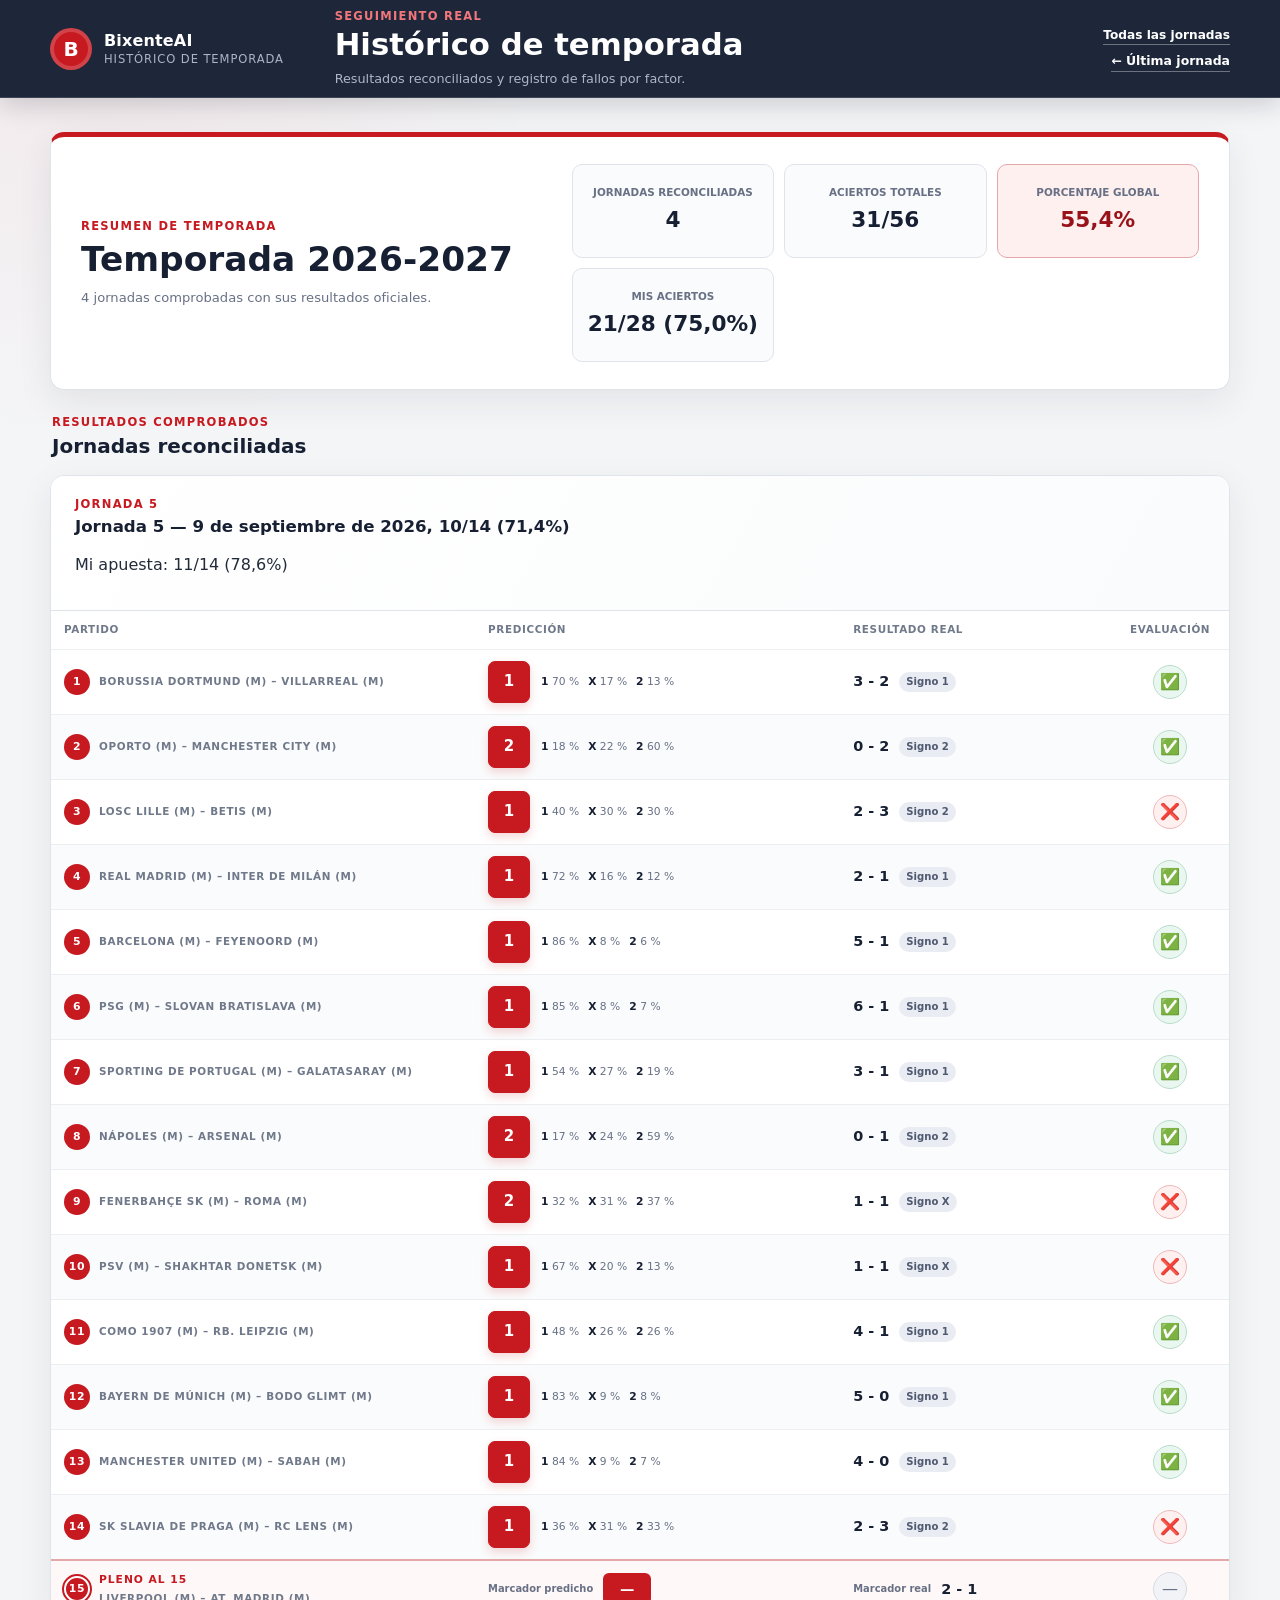
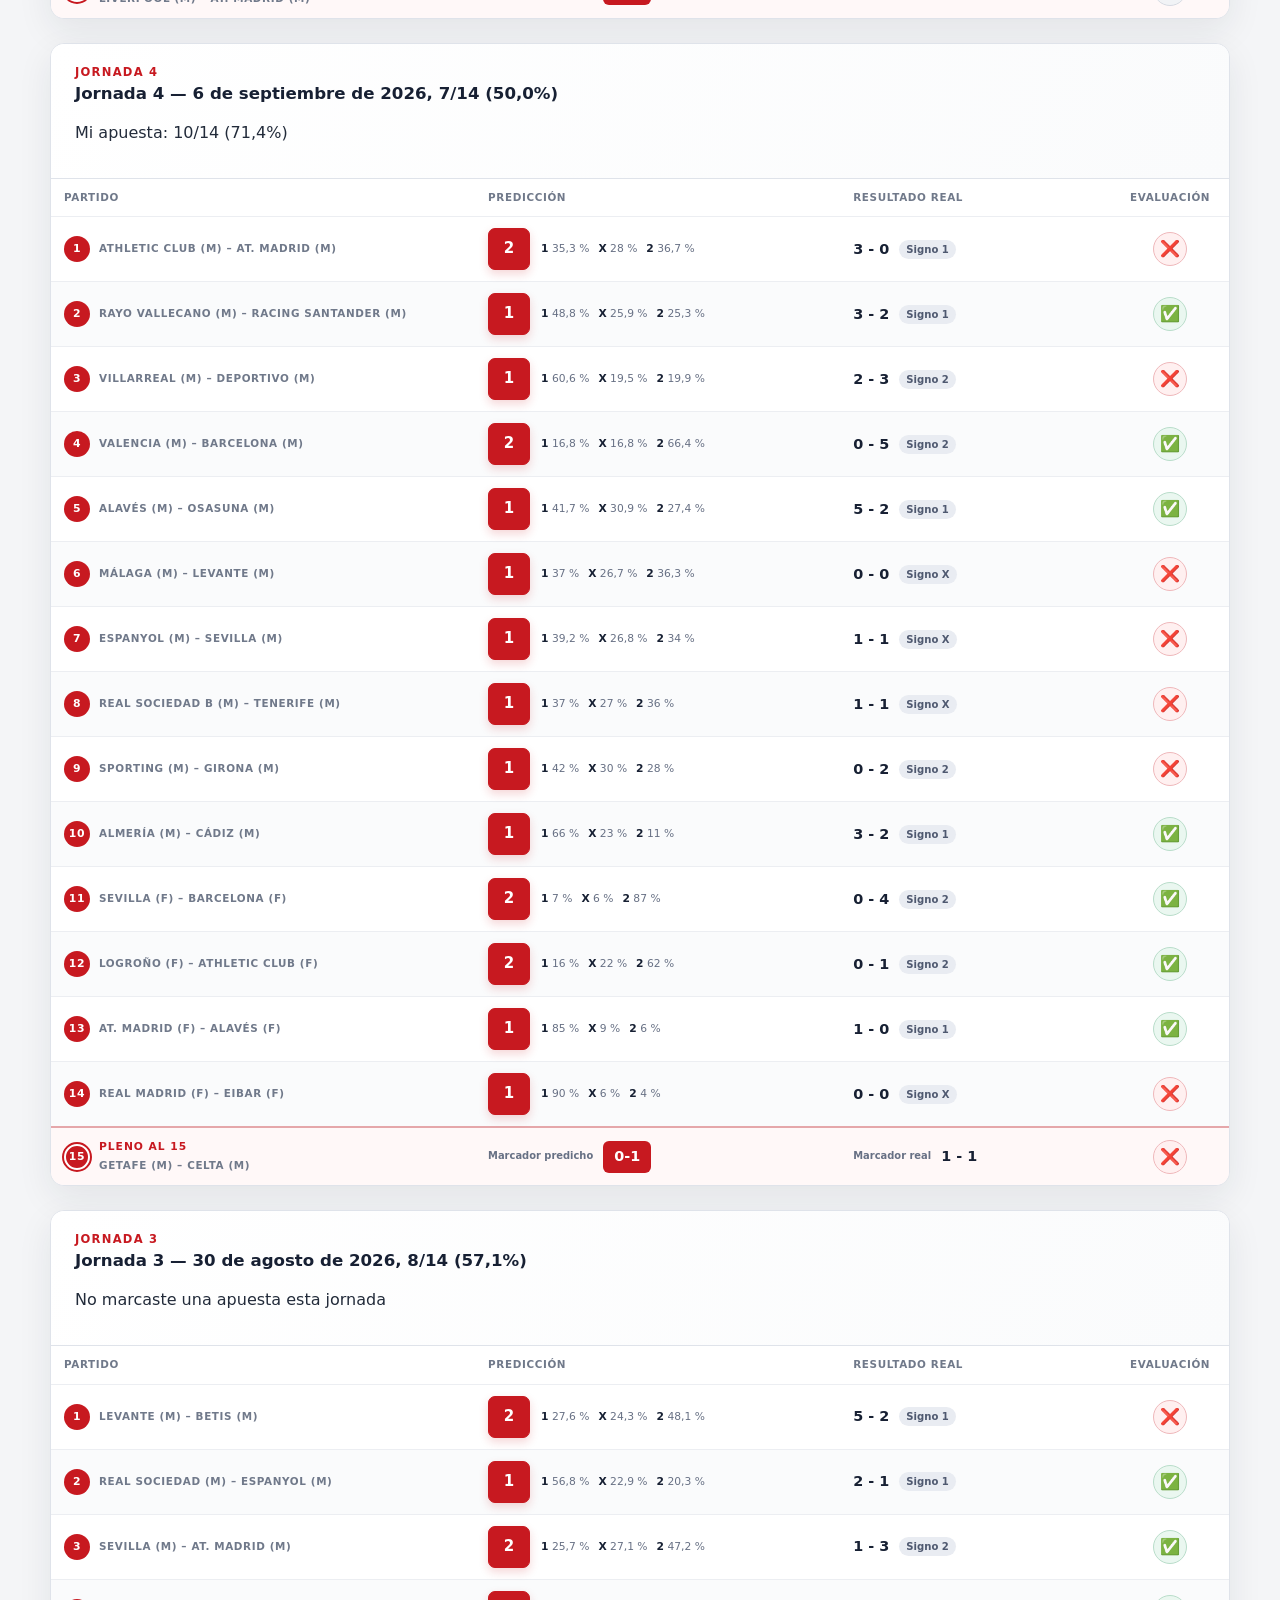
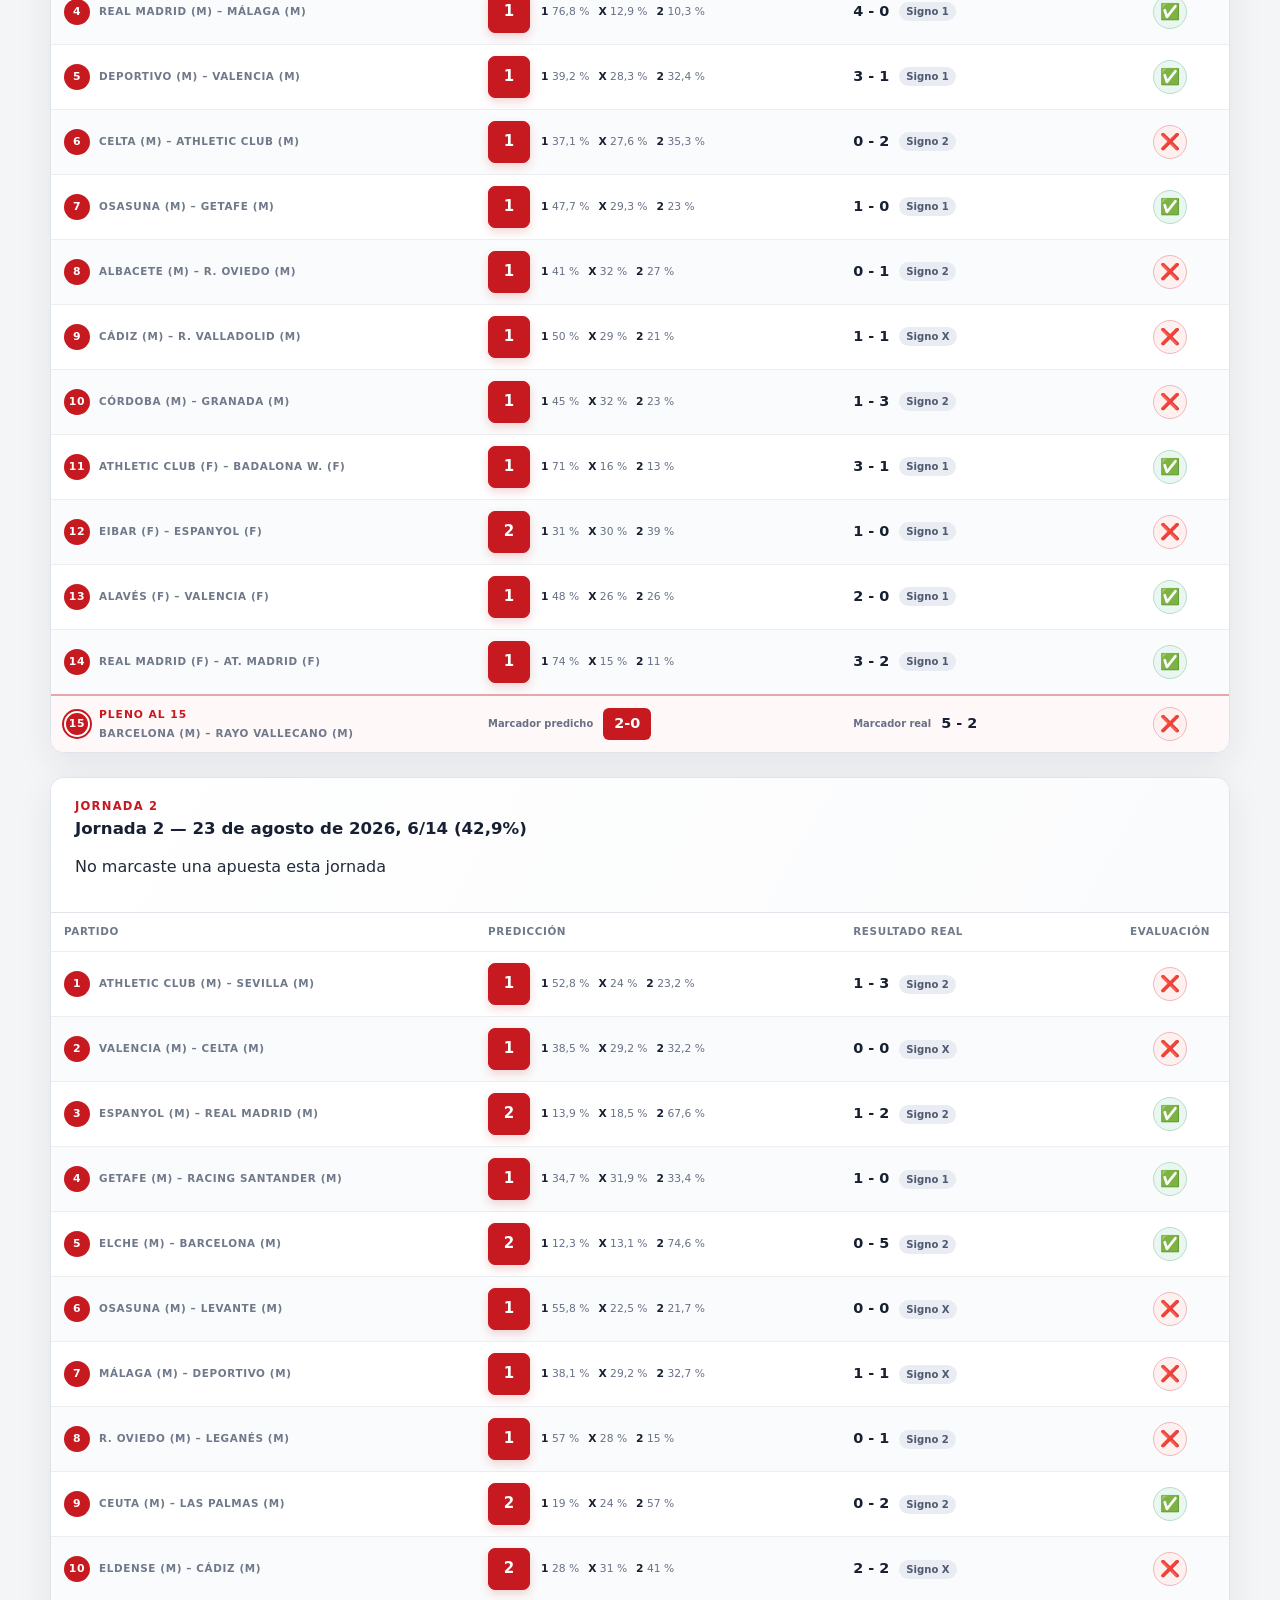
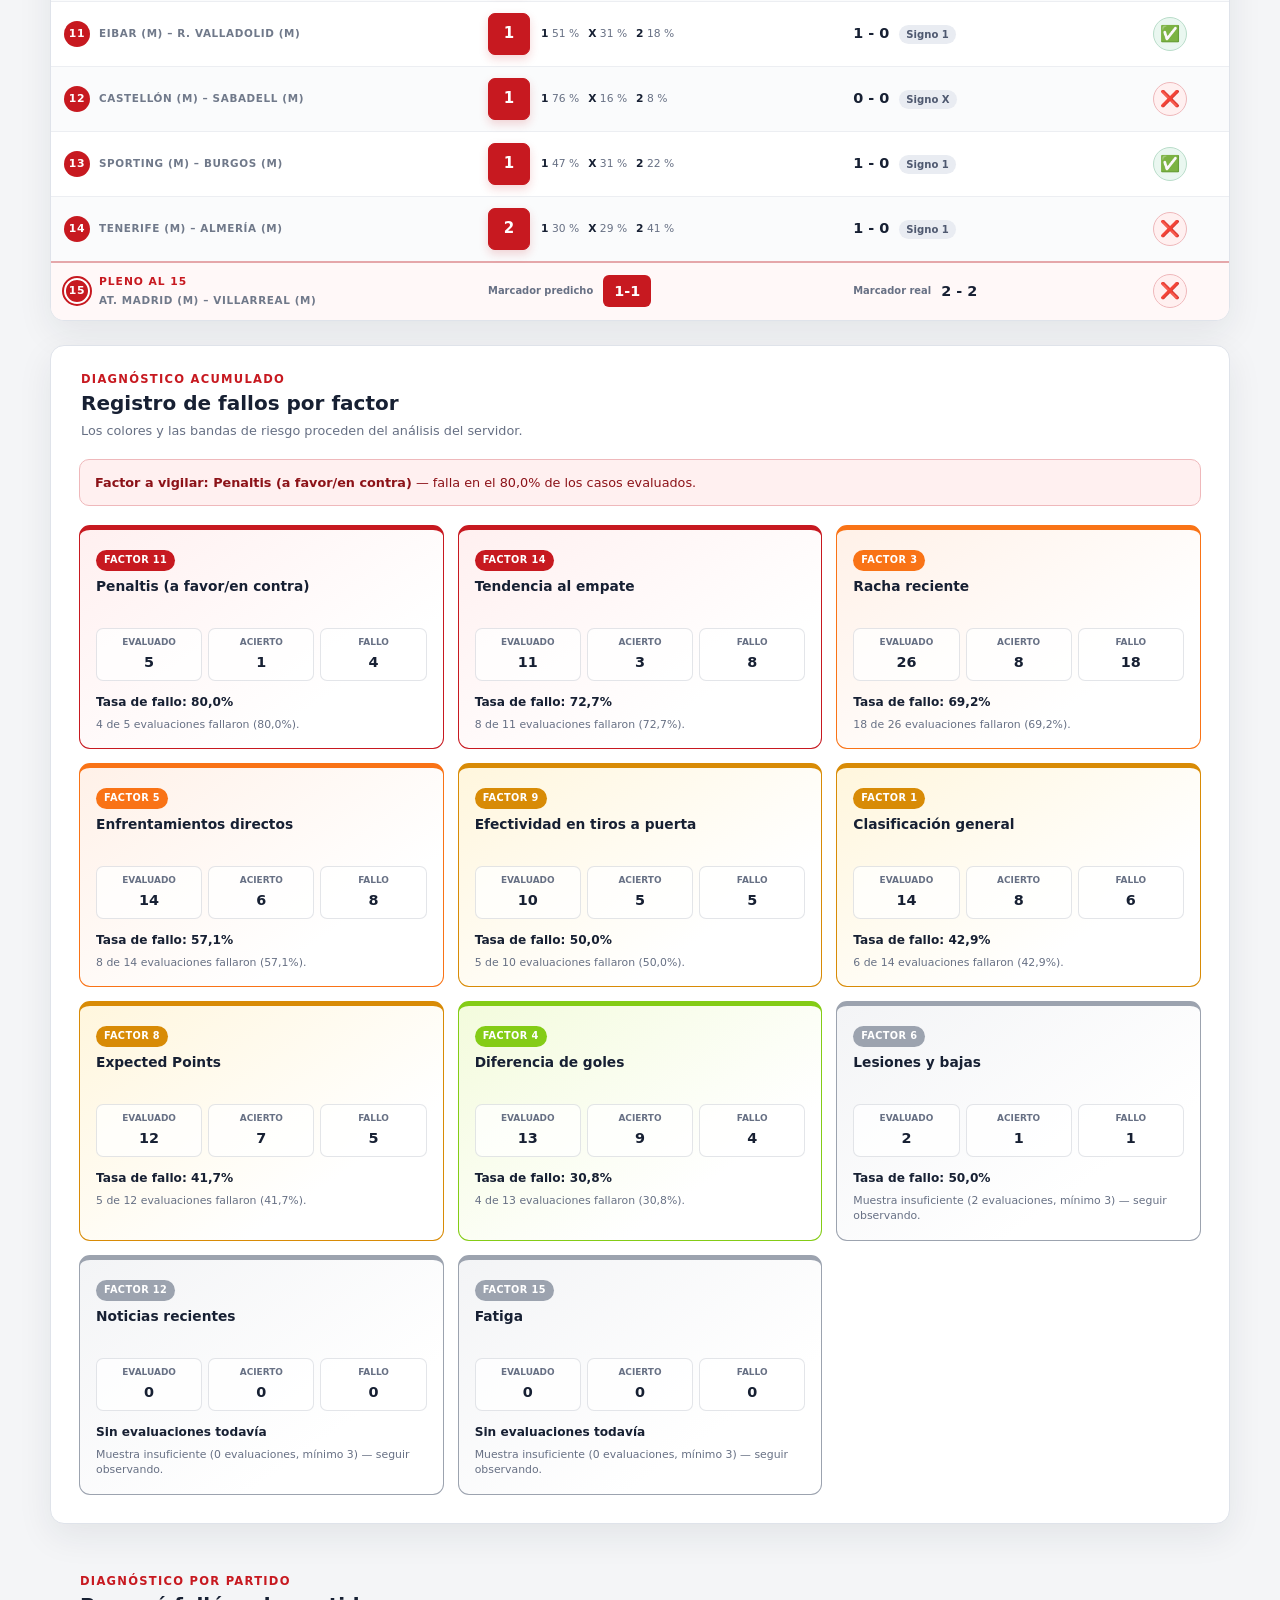
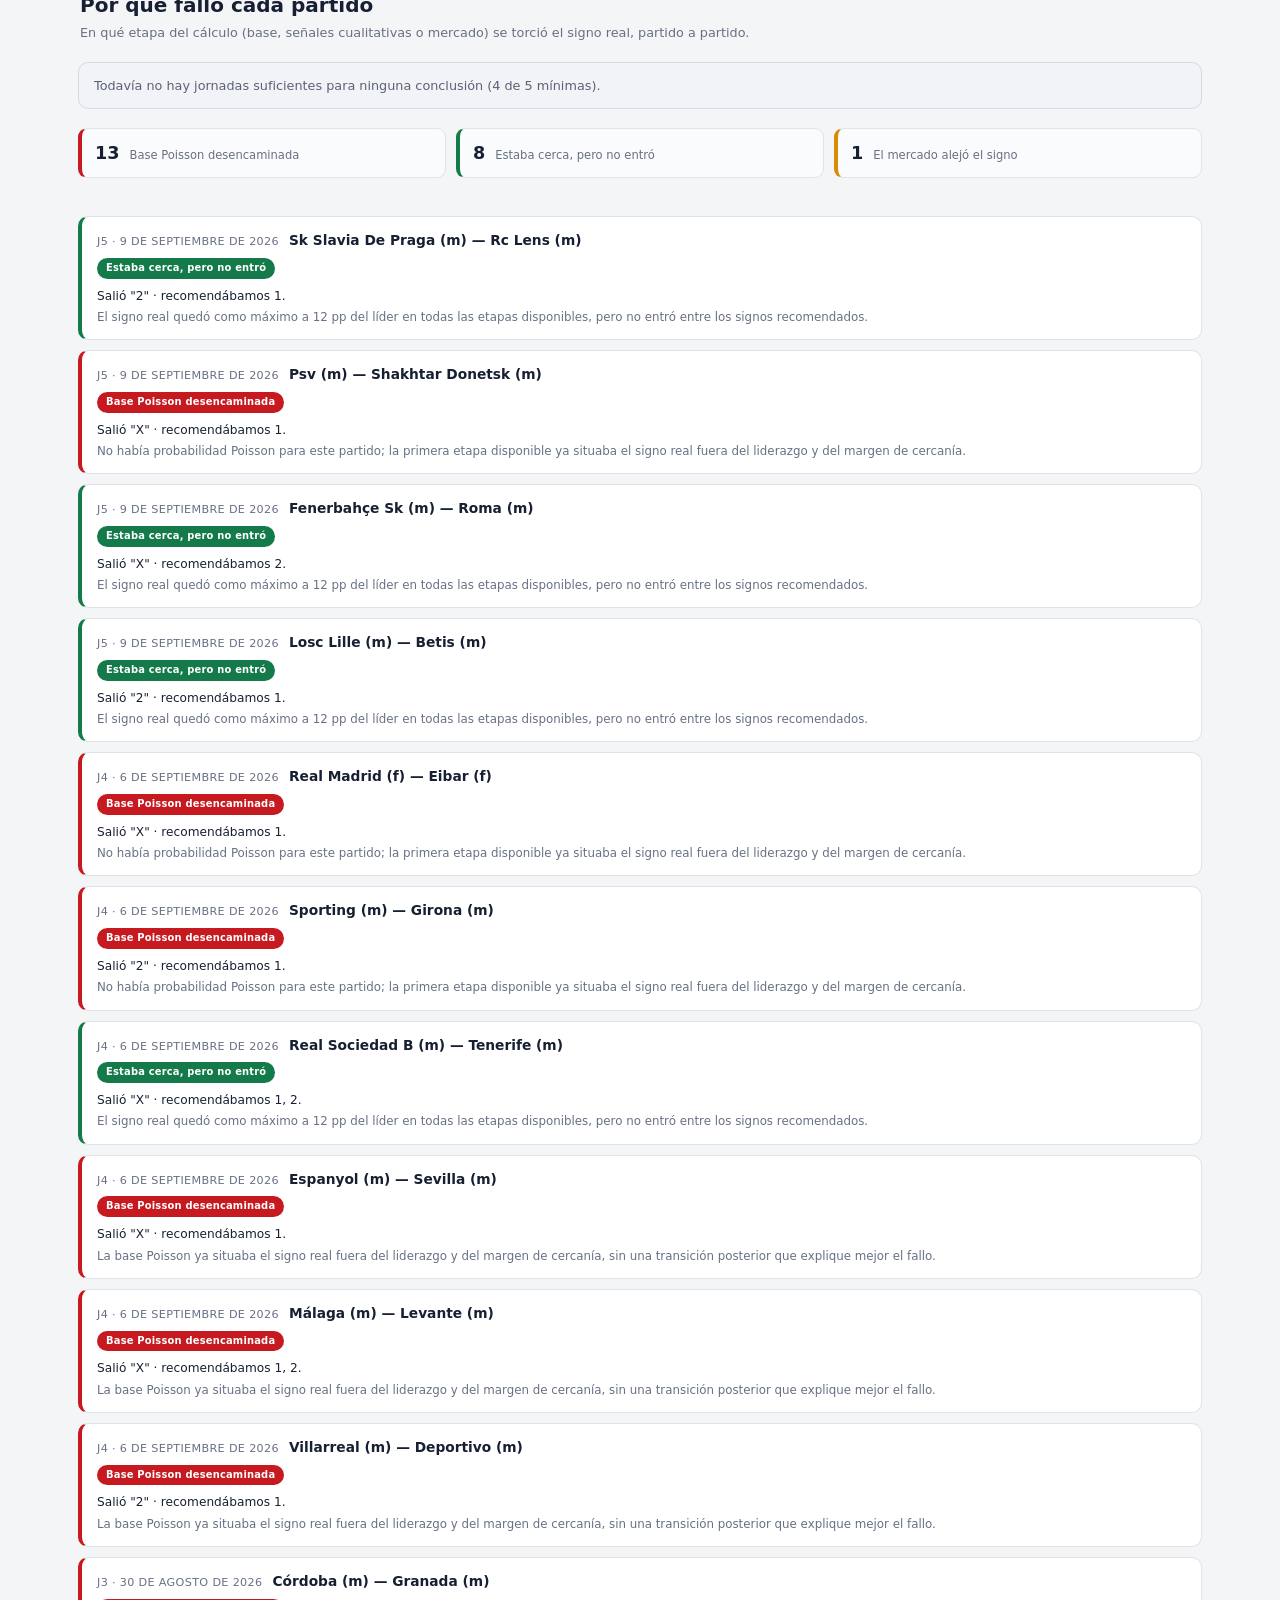
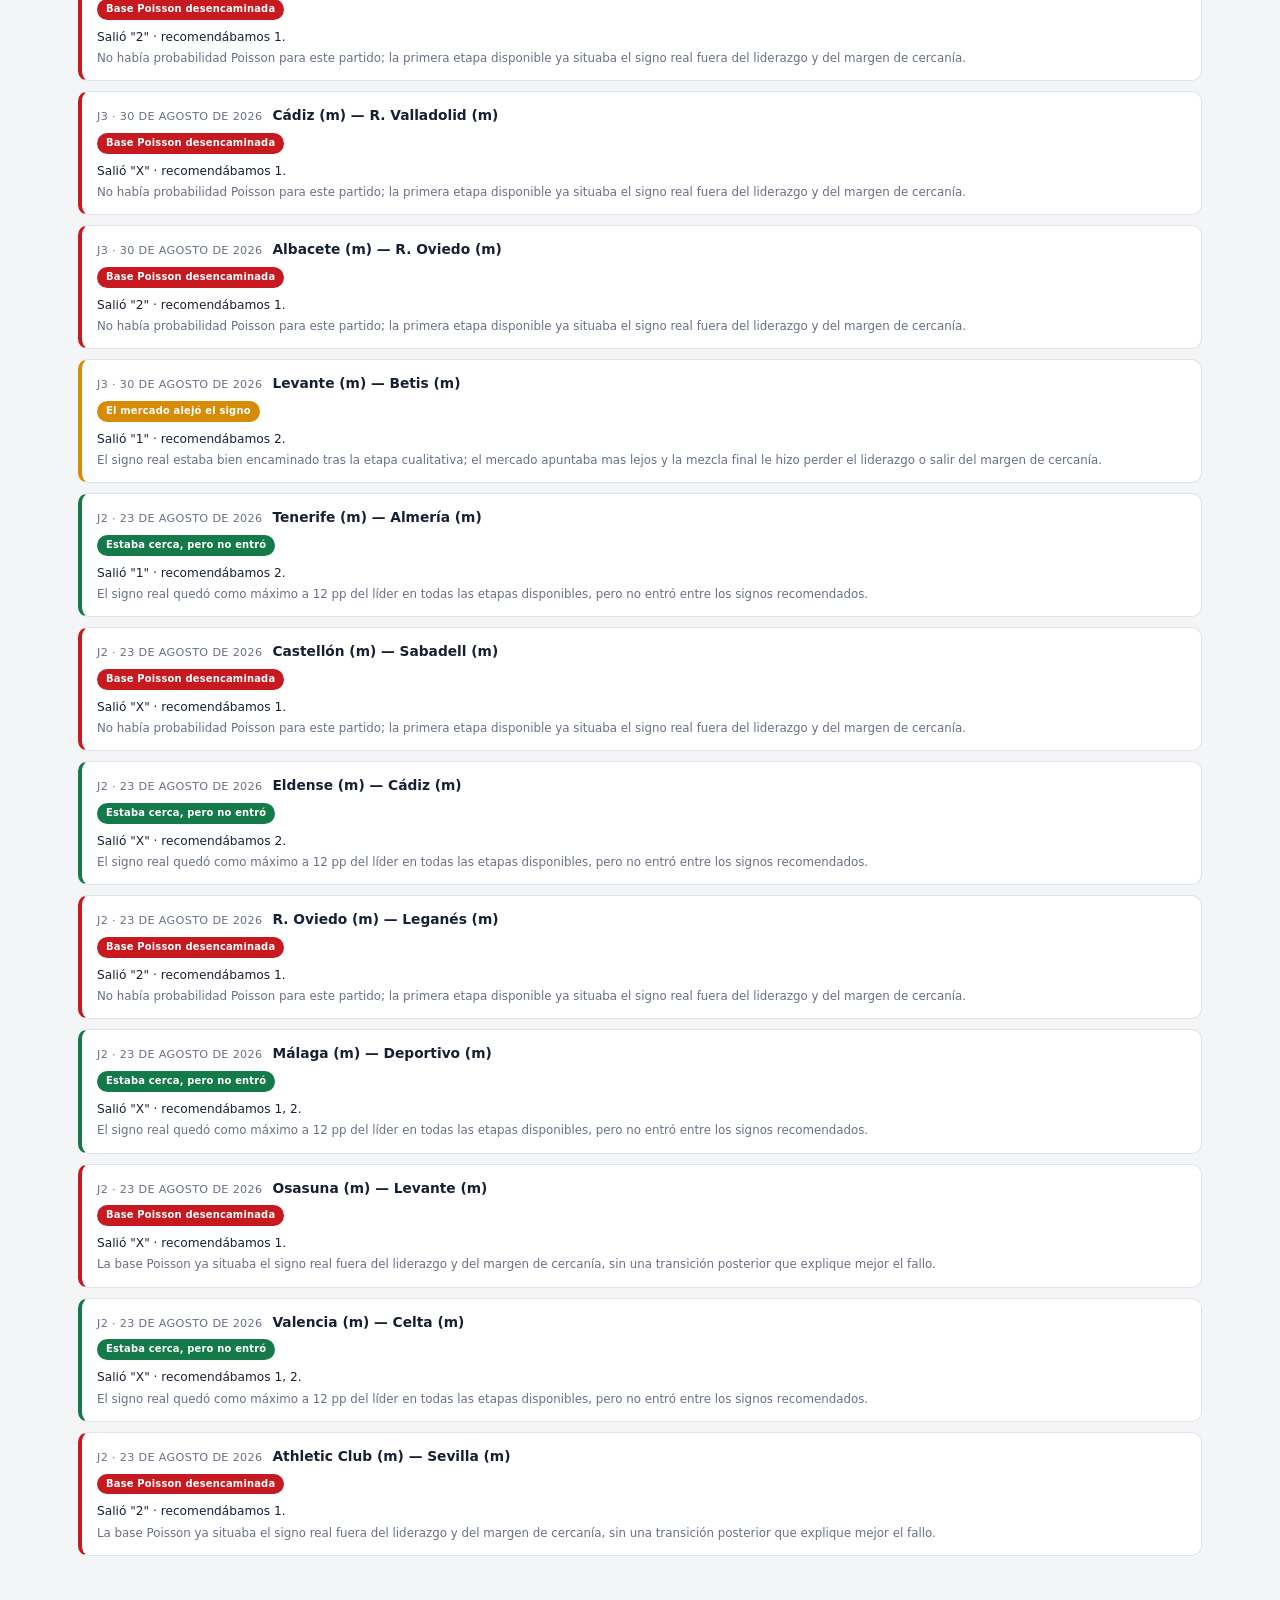
==== commit 6b7f9e35: "Actualiza el boleto movil publicado" ====
--- a/historico.html
+++ b/historico.html
@@ -83,8 +83,8 @@
     </main>
 
         <script>
-      window.__HISTORICO_DATA__ = {"temporada":"2026-2027","resumen":{"jornadas_reconciliadas":3,"aciertos_totales":21,"partidos_totales":42,"porcentaje_aciertos":50.0,"mi_apuesta_resumen":{"jornadas_jugadas":1,"aciertos_totales":10,"partidos_totales":14,"porcentaje_aciertos":71.42857142857143}},"jornadas":[{"jornada":2,"fecha_sorteo":"2026-08-23","aciertos_estricto":6,"porcentaje_estricto":42.857142857142854,"pleno_al_15":{"prediccion":"1-1","resultado":"2 - 2","acertado":false},"partidos":[{"posicion":1,"local":"Athletic Club (m)","visitante":"Sevilla (m)","probabilidades":{"1":0.527585113800681,"X":0.24038329371749578,"2":0.23203159248182323},"signo_predicho_estricto":"1","signo_real":"2","marcador_real":"1 - 3","acierto_estricto":false},{"posicion":2,"local":"Valencia (m)","visitante":"Celta (m)","probabilidades":{"1":0.38538784548631866,"X":0.29246299265954856,"2":0.3221491618541328},"signo_predicho_estricto":"1","signo_real":"X","marcador_real":"0 - 0","acierto_estricto":false},{"posicion":3,"local":"Espanyol (m)","visitante":"Real Madrid (m)","probabilidades":{"1":0.13892646623539046,"X":0.185492604396265,"2":0.6755809293683446},"signo_predicho_estricto":"2","signo_real":"2","marcador_real":"1 - 2","acierto_estricto":true},{"posicion":4,"local":"Getafe (m)","visitante":"Racing Santander (m)","probabilidades":{"1":0.3473363410356993,"X":0.31864106982287715,"2":0.33402258914142346},"signo_predicho_estricto":"1","signo_real":"1","marcador_real":"1 - 0","acierto_estricto":true},{"posicion":5,"local":"Elche (m)","visitante":"Barcelona (m)","probabilidades":{"1":0.12252012300645321,"X":0.13136752732956883,"2":0.746112349663978},"signo_predicho_estricto":"2","signo_real":"2","marcador_real":"0 - 5","acierto_estricto":true},{"posicion":6,"local":"Osasuna (m)","visitante":"Levante (m)","probabilidades":{"1":0.5580463334424154,"X":0.22482771345585323,"2":0.2171259531017314},"signo_predicho_estricto":"1","signo_real":"X","marcador_real":"0 - 0","acierto_estricto":false},{"posicion":7,"local":"Málaga (m)","visitante":"Deportivo (m)","probabilidades":{"1":0.3812235022762473,"X":0.29155299544750535,"2":0.3272235022762473},"signo_predicho_estricto":"1","signo_real":"X","marcador_real":"1 - 1","acierto_estricto":false},{"posicion":8,"local":"R. Oviedo (m)","visitante":"Leganés (m)","probabilidades":{"1":0.57,"X":0.28,"2":0.15},"signo_predicho_estricto":"1","signo_real":"2","marcador_real":"0 - 1","acierto_estricto":false},{"posicion":9,"local":"Ceuta (m)","visitante":"Las Palmas (m)","probabilidades":{"1":0.19,"X":0.24,"2":0.57},"signo_predicho_estricto":"2","signo_real":"2","marcador_real":"0 - 2","acierto_estricto":true},{"posicion":10,"local":"Eldense (m)","visitante":"Cádiz (m)","probabilidades":{"1":0.28,"X":0.31,"2":0.41},"signo_predicho_estricto":"2","signo_real":"X","marcador_real":"2 - 2","acierto_estricto":false},{"posicion":11,"local":"Eibar (m)","visitante":"R. Valladolid (m)","probabilidades":{"1":0.51,"X":0.31,"2":0.18},"signo_predicho_estricto":"1","signo_real":"1","marcador_real":"1 - 0","acierto_estricto":true},{"posicion":12,"local":"Castellón (m)","visitante":"Sabadell (m)","probabilidades":{"1":0.76,"X":0.16,"2":0.08},"signo_predicho_estricto":"1","signo_real":"X","marcador_real":"0 - 0","acierto_estricto":false},{"posicion":13,"local":"Sporting (m)","visitante":"Burgos (m)","probabilidades":{"1":0.47,"X":0.31,"2":0.22},"signo_predicho_estricto":"1","signo_real":"1","marcador_real":"1 - 0","acierto_estricto":true},{"posicion":14,"local":"Tenerife (m)","visitante":"Almería (m)","probabilidades":{"1":0.3,"X":0.29,"2":0.41},"signo_predicho_estricto":"2","signo_real":"1","marcador_real":"1 - 0","acierto_estricto":false},{"posicion":15,"local":"At. Madrid (m)","visitante":"Villarreal (m)","marcador_predicho":"1-1","marcador_real":"2 - 2","acierto_estricto":false}],"mi_apuesta":null},{"jornada":3,"fecha_sorteo":"2026-08-30","aciertos_estricto":8,"porcentaje_estricto":57.142857142857146,"pleno_al_15":{"prediccion":"2-0","resultado":"5 - 2","acertado":false},"partidos":[{"posicion":1,"local":"Levante (m)","visitante":"Betis (m)","probabilidades":{"1":0.27639300846325376,"X":0.24274093905055147,"2":0.48086605248619474},"signo_predicho_estricto":"2","signo_real":"1","marcador_real":"5 - 2","acierto_estricto":false},{"posicion":2,"local":"Real Sociedad (m)","visitante":"Espanyol (m)","probabilidades":{"1":0.5678542696500848,"X":0.22866030635217788,"2":0.2034854239977373},"signo_predicho_estricto":"1","signo_real":"1","marcador_real":"2 - 1","acierto_estricto":true},{"posicion":3,"local":"Sevilla (m)","visitante":"At. Madrid (m)","probabilidades":{"1":0.25699205719743795,"X":0.2705423252370052,"2":0.47246561756555683},"signo_predicho_estricto":"2","signo_real":"2","marcador_real":"1 - 3","acierto_estricto":true},{"posicion":4,"local":"Real Madrid (m)","visitante":"Málaga (m)","probabilidades":{"1":0.7679606727543655,"X":0.12882481531248408,"2":0.10321451193315037},"signo_predicho_estricto":"1","signo_real":"1","marcador_real":"4 - 0","acierto_estricto":true},{"posicion":5,"local":"Deportivo (m)","visitante":"Valencia (m)","probabilidades":{"1":0.3922968101042601,"X":0.28347837809405185,"2":0.32422481180168816},"signo_predicho_estricto":"1","signo_real":"1","marcador_real":"3 - 1","acierto_estricto":true},{"posicion":6,"local":"Celta (m)","visitante":"Athletic Club (m)","probabilidades":{"1":0.3708102608425506,"X":0.27615889088473483,"2":0.3530308482727145},"signo_predicho_estricto":"1","signo_real":"2","marcador_real":"0 - 2","acierto_estricto":false},{"posicion":7,"local":"Osasuna (m)","visitante":"Getafe (m)","probabilidades":{"1":0.47663800163401004,"X":0.2928982039714257,"2":0.23046379439456427},"signo_predicho_estricto":"1","signo_real":"1","marcador_real":"1 - 0","acierto_estricto":true},{"posicion":8,"local":"Albacete (m)","visitante":"R. Oviedo (m)","probabilidades":{"1":0.41,"X":0.32,"2":0.27},"signo_predicho_estricto":"1","signo_real":"2","marcador_real":"0 - 1","acierto_estricto":false},{"posicion":9,"local":"Cádiz (m)","visitante":"R. Valladolid (m)","probabilidades":{"1":0.5,"X":0.29,"2":0.21},"signo_predicho_estricto":"1","signo_real":"X","marcador_real":"1 - 1","acierto_estricto":false},{"posicion":10,"local":"Córdoba (m)","visitante":"Granada (m)","probabilidades":{"1":0.45,"X":0.32,"2":0.23},"signo_predicho_estricto":"1","signo_real":"2","marcador_real":"1 - 3","acierto_estricto":false},{"posicion":11,"local":"Athletic Club (f)","visitante":"Badalona W. (f)","probabilidades":{"1":0.71,"X":0.16,"2":0.13},"signo_predicho_estricto":"1","signo_real":"1","marcador_real":"3 - 1","acierto_estricto":true},{"posicion":12,"local":"Eibar (f)","visitante":"Espanyol (f)","probabilidades":{"1":0.31,"X":0.3,"2":0.39},"signo_predicho_estricto":"2","signo_real":"1","marcador_real":"1 - 0","acierto_estricto":false},{"posicion":13,"local":"Alavés (f)","visitante":"Valencia (f)","probabilidades":{"1":0.48,"X":0.26,"2":0.26},"signo_predicho_estricto":"1","signo_real":"1","marcador_real":"2 - 0","acierto_estricto":true},{"posicion":14,"local":"Real Madrid (f)","visitante":"At. Madrid (f)","probabilidades":{"1":0.74,"X":0.15,"2":0.11},"signo_predicho_estricto":"1","signo_real":"1","marcador_real":"3 - 2","acierto_estricto":true},{"posicion":15,"local":"Barcelona (m)","visitante":"Rayo Vallecano (m)","marcador_predicho":"2-0","marcador_real":"5 - 2","acierto_estricto":false}],"mi_apuesta":null},{"jornada":4,"fecha_sorteo":"2026-09-06","aciertos_estricto":7,"porcentaje_estricto":50.0,"pleno_al_15":{"prediccion":"0-1","resultado":"1 - 1","acertado":false},"partidos":[{"posicion":1,"local":"Athletic Club (m)","visitante":"At. Madrid (m)","probabilidades":{"1":0.35311008678042494,"X":0.2803167022740899,"2":0.3665732109454852},"signo_predicho_estricto":"2","signo_real":"1","marcador_real":"3 - 0","acierto_estricto":false},{"posicion":2,"local":"Rayo Vallecano (m)","visitante":"Racing Santander (m)","probabilidades":{"1":0.48762365351548215,"X":0.2594002717190631,"2":0.2529760747654548},"signo_predicho_estricto":"1","signo_real":"1","marcador_real":"3 - 2","acierto_estricto":true},{"posicion":3,"local":"Villarreal (m)","visitante":"Deportivo (m)","probabilidades":{"1":0.6063838465088442,"X":0.19507357427174166,"2":0.19854257921941418},"signo_predicho_estricto":"1","signo_real":"2","marcador_real":"2 - 3","acierto_estricto":false},{"posicion":4,"local":"Valencia (m)","visitante":"Barcelona (m)","probabilidades":{"1":0.16778221981029393,"X":0.16793962373031596,"2":0.6642781564593901},"signo_predicho_estricto":"2","signo_real":"2","marcador_real":"0 - 5","acierto_estricto":true},{"posicion":5,"local":"Alavés (m)","visitante":"Osasuna (m)","probabilidades":{"1":0.4170230852621225,"X":0.3091014789075768,"2":0.2738754358303007},"signo_predicho_estricto":"1","signo_real":"1","marcador_real":"5 - 2","acierto_estricto":true},{"posicion":6,"local":"Málaga (m)","visitante":"Levante (m)","probabilidades":{"1":0.37019822297266725,"X":0.2667590571103214,"2":0.3630427199170113},"signo_predicho_estricto":"1","signo_real":"X","marcador_real":"0 - 0","acierto_estricto":false},{"posicion":7,"local":"Espanyol (m)","visitante":"Sevilla (m)","probabilidades":{"1":0.3923636320256906,"X":0.26750823957985,"2":0.3401281283944594},"signo_predicho_estricto":"1","signo_real":"X","marcador_real":"1 - 1","acierto_estricto":false},{"posicion":8,"local":"Real Sociedad B (m)","visitante":"Tenerife (m)","probabilidades":{"1":0.37,"X":0.27,"2":0.36},"signo_predicho_estricto":"1","signo_real":"X","marcador_real":"1 - 1","acierto_estricto":false},{"posicion":9,"local":"Sporting (m)","visitante":"Girona (m)","probabilidades":{"1":0.42,"X":0.3,"2":0.28},"signo_predicho_estricto":"1","signo_real":"2","marcador_real":"0 - 2","acierto_estricto":false},{"posicion":10,"local":"Almería (m)","visitante":"Cádiz (m)","probabilidades":{"1":0.66,"X":0.23,"2":0.11},"signo_predicho_estricto":"1","signo_real":"1","marcador_real":"3 - 2","acierto_estricto":true},{"posicion":11,"local":"Sevilla (f)","visitante":"Barcelona (f)","probabilidades":{"1":0.07,"X":0.06,"2":0.87},"signo_predicho_estricto":"2","signo_real":"2","marcador_real":"0 - 4","acierto_estricto":true},{"posicion":12,"local":"Logroño (f)","visitante":"Athletic Club (f)","probabilidades":{"1":0.16,"X":0.22,"2":0.62},"signo_predicho_estricto":"2","signo_real":"2","marcador_real":"0 - 1","acierto_estricto":true},{"posicion":13,"local":"At. Madrid (f)","visitante":"Alavés (f)","probabilidades":{"1":0.85,"X":0.09,"2":0.06},"signo_predicho_estricto":"1","signo_real":"1","marcador_real":"1 - 0","acierto_estricto":true},{"posicion":14,"local":"Real Madrid (f)","visitante":"Eibar (f)","probabilidades":{"1":0.9,"X":0.06,"2":0.04},"signo_predicho_estricto":"1","signo_real":"X","marcador_real":"0 - 0","acierto_estricto":false},{"posicion":15,"local":"Getafe (m)","visitante":"Celta (m)","marcador_predicho":"0-1","marcador_real":"1 - 1","acierto_estricto":false}],"mi_apuesta":{"aciertos":10,"porcentaje":71.42857142857143,"partidos_marcados":14,"pleno15_marcador_real":"1-1","pleno15_acertado":false}}],"analisis_factores":{"umbral_minimo_muestra":3,"factores":[{"numero":1,"nombre":"Clasificación general","n_evaluado":14,"n_acierto":8,"n_fallo":6,"tasa_fallo":42.857142857142854,"color":"amarillo","nota_color":"6 de 14 evaluaciones fallaron (42,9%)."},{"numero":3,"nombre":"Racha reciente","n_evaluado":20,"n_acierto":5,"n_fallo":15,"tasa_fallo":75.0,"color":"rojo","nota_color":"15 de 20 evaluaciones fallaron (75,0%)."},{"numero":4,"nombre":"Diferencia de goles","n_evaluado":13,"n_acierto":9,"n_fallo":4,"tasa_fallo":30.76923076923077,"color":"verde_amarillo","nota_color":"4 de 13 evaluaciones fallaron (30,8%)."},{"numero":5,"nombre":"Enfrentamientos directos","n_evaluado":14,"n_acierto":6,"n_fallo":8,"tasa_fallo":57.142857142857146,"color":"naranja","nota_color":"8 de 14 evaluaciones fallaron (57,1%)."},{"numero":6,"nombre":"Lesiones y bajas","n_evaluado":2,"n_acierto":1,"n_fallo":1,"tasa_fallo":50.0,"color":"gris","nota_color":"Muestra insuficiente (2 evaluaciones, mínimo 3) — seguir observando."},{"numero":8,"nombre":"Expected Points","n_evaluado":12,"n_acierto":7,"n_fallo":5,"tasa_fallo":41.666666666666664,"color":"amarillo","nota_color":"5 de 12 evaluaciones fallaron (41,7%)."},{"numero":9,"nombre":"Efectividad en tiros a puerta","n_evaluado":10,"n_acierto":5,"n_fallo":5,"tasa_fallo":50.0,"color":"amarillo","nota_color":"5 de 10 evaluaciones fallaron (50,0%)."},{"numero":11,"nombre":"Penaltis (a favor/en contra)","n_evaluado":5,"n_acierto":1,"n_fallo":4,"tasa_fallo":80.0,"color":"rojo","nota_color":"4 de 5 evaluaciones fallaron (80,0%)."},{"numero":12,"nombre":"Noticias recientes","n_evaluado":0,"n_acierto":0,"n_fallo":0,"tasa_fallo":null,"color":"gris","nota_color":"Muestra insuficiente (0 evaluaciones, mínimo 3) — seguir observando."},{"numero":14,"nombre":"Tendencia al empate","n_evaluado":10,"n_acierto":3,"n_fallo":7,"tasa_fallo":70.0,"color":"naranja","nota_color":"7 de 10 evaluaciones fallaron (70,0%)."},{"numero":15,"nombre":"Fatiga","n_evaluado":0,"n_acierto":0,"n_fallo":0,"tasa_fallo":null,"color":"gris","nota_color":"Muestra insuficiente (0 evaluaciones, mínimo 3) — seguir observando."}],"factor_mas_problematico":{"numero":11,"nombre":"Penaltis (a favor/en contra)","tasa_fallo":80.0}}};
-      window.__ANALISIS_DATA__ = {"estado":{"codigo":"jornadas_insuficientes","mensaje":"Todavía no hay jornadas suficientes para ninguna conclusión (3 de 5 mínimas).","jornadas_reconciliadas":3,"minimo_tendencia":5,"minimo_analisis_senales":20,"datos_hasta":"2026-09-06"},"metodologia":{"unidad_jornada":"Última generación reconciliada de cada temporada y jornada.","partidos_incluidos":"Posiciones 1-14; se excluye el Pleno al 15.","margen_cercania_pp":12.0,"origen_margen_cercania":"DRAW_MARGIN_PP ya definido en overlay.","senales_analizadas":["bajas_lesiones","noticias_ultima_hora","descanso_fatiga"],"cambios_automaticos":false},"diagnosticos_partidos_fallados":[{"id_pronostico":2,"temporada":"2026-2027","jornada":2,"fecha_sorteo":"2026-08-23","posicion":1,"local":"Athletic Club (m)","visitante":"Sevilla (m)","signo_real":"2","signos_recomendados":["1"],"categoria":"poisson_base_desencaminado","titulo":"El Poisson base ya iba desencaminado","etapa_donde_se_torcio":"probabilidad_base","motivo":"La base Poisson ya situaba el signo real fuera del liderazgo y del margen de cercanía, sin una transición posterior que explique mejor el fallo.","poisson_disponible":true,"signo_real_nunca_fue_el_mas_probable":true,"margen_cercania_pp":12.0,"etapas":[{"etapa":"probabilidad_base","disponible":true,"probabilidades":{"1":0.45369301971525855,"X":0.2576904195964225,"2":0.2886165606883189},"probabilidad_signo_real":0.2886165606883189,"signos_mas_probables":["1"],"signo_real_es_mas_probable":false,"distancia_al_maximo_pp":16.507645902693962,"razonablemente_cerca":false},{"etapa":"probabilidad_cualitativa","disponible":true,"probabilidades":{"1":0.45369301971525855,"X":0.2576904195964225,"2":0.2886165606883189},"probabilidad_signo_real":0.2886165606883189,"signos_mas_probables":["1"],"signo_real_es_mas_probable":false,"distancia_al_maximo_pp":16.507645902693962,"razonablemente_cerca":false},{"etapa":"probabilidad_mercado","disponible":true,"probabilidades":{"1":0.7,"X":0.2,"2":0.1},"probabilidad_signo_real":0.1,"signos_mas_probables":["1"],"signo_real_es_mas_probable":false,"distancia_al_maximo_pp":60.0,"razonablemente_cerca":false},{"etapa":"probabilidad_final","disponible":true,"probabilidades":{"1":0.527585113800681,"X":0.24038329371749578,"2":0.23203159248182323},"probabilidad_signo_real":0.23203159248182323,"signos_mas_probables":["1"],"signo_real_es_mas_probable":false,"distancia_al_maximo_pp":29.55535213188577,"razonablemente_cerca":false}]},{"id_pronostico":2,"temporada":"2026-2027","jornada":2,"fecha_sorteo":"2026-08-23","posicion":2,"local":"Valencia (m)","visitante":"Celta (m)","signo_real":"X","signos_recomendados":["1","2"],"categoria":"estaba_cerca","titulo":"El signo real estaba cerca en todas las etapas disponibles","etapa_donde_se_torcio":null,"motivo":"El signo real quedó como máximo a 12 pp del líder en todas las etapas disponibles, pero no entró entre los signos recomendados.","poisson_disponible":true,"signo_real_nunca_fue_el_mas_probable":true,"margen_cercania_pp":12.0,"etapas":[{"etapa":"probabilidad_base","disponible":true,"probabilidades":{"1":0.36626835069474095,"X":0.2806614180850694,"2":0.35307023122018966},"probabilidad_signo_real":0.2806614180850694,"signos_mas_probables":["1"],"signo_real_es_mas_probable":false,"distancia_al_maximo_pp":8.560693260967156,"razonablemente_cerca":true},{"etapa":"probabilidad_cualitativa","disponible":true,"probabilidades":{"1":0.36626835069474095,"X":0.2806614180850694,"2":0.35307023122018966},"probabilidad_signo_real":0.2806614180850694,"signos_mas_probables":["1"],"signo_real_es_mas_probable":false,"distancia_al_maximo_pp":8.560693260967156,"razonablemente_cerca":true},{"etapa":"probabilidad_mercado","disponible":true,"probabilidades":{"1":0.43,"X":0.32,"2":0.25},"probabilidad_signo_real":0.32,"signos_mas_probables":["1"],"signo_real_es_mas_probable":false,"distancia_al_maximo_pp":10.999999999999998,"razonablemente_cerca":true},{"etapa":"probabilidad_final","disponible":true,"probabilidades":{"1":0.38538784548631866,"X":0.29246299265954856,"2":0.3221491618541328},"probabilidad_signo_real":0.29246299265954856,"signos_mas_probables":["1"],"signo_real_es_mas_probable":false,"distancia_al_maximo_pp":9.29248528267701,"razonablemente_cerca":true}]},{"id_pronostico":2,"temporada":"2026-2027","jornada":2,"fecha_sorteo":"2026-08-23","posicion":6,"local":"Osasuna (m)","visitante":"Levante (m)","signo_real":"X","signos_recomendados":["1"],"categoria":"poisson_base_desencaminado","titulo":"El Poisson base ya iba desencaminado","etapa_donde_se_torcio":"probabilidad_base","motivo":"La base Poisson ya situaba el signo real fuera del liderazgo y del margen de cercanía, sin una transición posterior que explique mejor el fallo.","poisson_disponible":true,"signo_real_nunca_fue_el_mas_probable":true,"margen_cercania_pp":12.0,"etapas":[{"etapa":"probabilidad_base","disponible":true,"probabilidades":{"1":0.48863761920345056,"X":0.2397538763655046,"2":0.2716085044310449},"probabilidad_signo_real":0.2397538763655046,"signos_mas_probables":["1"],"signo_real_es_mas_probable":false,"distancia_al_maximo_pp":24.888374283794594,"razonablemente_cerca":false},{"etapa":"probabilidad_cualitativa","disponible":true,"probabilidades":{"1":0.48863761920345056,"X":0.2397538763655046,"2":0.2716085044310449},"probabilidad_signo_real":0.2397538763655046,"signos_mas_probables":["1"],"signo_real_es_mas_probable":false,"distancia_al_maximo_pp":24.888374283794594,"razonablemente_cerca":false},{"etapa":"probabilidad_mercado","disponible":true,"probabilidades":{"1":0.72,"X":0.19,"2":0.09},"probabilidad_signo_real":0.19,"signos_mas_probables":["1"],"signo_real_es_mas_probable":false,"distancia_al_maximo_pp":53.0,"razonablemente_cerca":false},{"etapa":"probabilidad_final","disponible":true,"probabilidades":{"1":0.5580463334424154,"X":0.22482771345585323,"2":0.2171259531017314},"probabilidad_signo_real":0.22482771345585323,"signos_mas_probables":["1"],"signo_real_es_mas_probable":false,"distancia_al_maximo_pp":33.32186199865622,"razonablemente_cerca":false}]},{"id_pronostico":2,"temporada":"2026-2027","jornada":2,"fecha_sorteo":"2026-08-23","posicion":7,"local":"Málaga (m)","visitante":"Deportivo (m)","signo_real":"X","signos_recomendados":["1","2"],"categoria":"estaba_cerca","titulo":"El signo real estaba cerca en todas las etapas disponibles","etapa_donde_se_torcio":null,"motivo":"El signo real quedó como máximo a 12 pp del líder en todas las etapas disponibles, pero no entró entre los signos recomendados.","poisson_disponible":true,"signo_real_nunca_fue_el_mas_probable":true,"margen_cercania_pp":12.0,"etapas":[{"etapa":"probabilidad_base","disponible":true,"probabilidades":{"1":0.3688907175374962,"X":0.2622185649250076,"2":0.36889071753749614},"probabilidad_signo_real":0.2622185649250076,"signos_mas_probables":["1","2"],"signo_real_es_mas_probable":false,"distancia_al_maximo_pp":10.667215261248858,"razonablemente_cerca":true},{"etapa":"probabilidad_cualitativa","disponible":true,"probabilidades":{"1":0.3688907175374962,"X":0.2622185649250076,"2":0.36889071753749614},"probabilidad_signo_real":0.2622185649250076,"signos_mas_probables":["1","2"],"signo_real_es_mas_probable":false,"distancia_al_maximo_pp":10.667215261248858,"razonablemente_cerca":true},{"etapa":"probabilidad_mercado","disponible":true,"probabilidades":{"1":0.41,"X":0.36,"2":0.23},"probabilidad_signo_real":0.36,"signos_mas_probables":["1"],"signo_real_es_mas_probable":false,"distancia_al_maximo_pp":4.999999999999999,"razonablemente_cerca":true},{"etapa":"probabilidad_final","disponible":true,"probabilidades":{"1":0.3812235022762473,"X":0.29155299544750535,"2":0.3272235022762473},"probabilidad_signo_real":0.29155299544750535,"signos_mas_probables":["1"],"signo_real_es_mas_probable":false,"distancia_al_maximo_pp":8.967050682874195,"razonablemente_cerca":true}]},{"id_pronostico":2,"temporada":"2026-2027","jornada":2,"fecha_sorteo":"2026-08-23","posicion":8,"local":"R. Oviedo (m)","visitante":"Leganés (m)","signo_real":"2","signos_recomendados":["1"],"categoria":"poisson_base_desencaminado","titulo":"La primera base disponible ya iba desencaminada","etapa_donde_se_torcio":"probabilidad_mercado","motivo":"No había probabilidad Poisson para este partido; la primera etapa disponible ya situaba el signo real fuera del liderazgo y del margen de cercanía.","poisson_disponible":false,"signo_real_nunca_fue_el_mas_probable":true,"margen_cercania_pp":12.0,"etapas":[{"etapa":"probabilidad_base","disponible":false},{"etapa":"probabilidad_cualitativa","disponible":false},{"etapa":"probabilidad_mercado","disponible":true,"probabilidades":{"1":0.57,"X":0.28,"2":0.15},"probabilidad_signo_real":0.15,"signos_mas_probables":["1"],"signo_real_es_mas_probable":false,"distancia_al_maximo_pp":41.99999999999999,"razonablemente_cerca":false},{"etapa":"probabilidad_final","disponible":true,"probabilidades":{"1":0.57,"X":0.28,"2":0.15},"probabilidad_signo_real":0.15,"signos_mas_probables":["1"],"signo_real_es_mas_probable":false,"distancia_al_maximo_pp":41.99999999999999,"razonablemente_cerca":false}]},{"id_pronostico":2,"temporada":"2026-2027","jornada":2,"fecha_sorteo":"2026-08-23","posicion":10,"local":"Eldense (m)","visitante":"Cádiz (m)","signo_real":"X","signos_recomendados":["2"],"categoria":"estaba_cerca","titulo":"El signo real estaba cerca en todas las etapas disponibles","etapa_donde_se_torcio":null,"motivo":"El signo real quedó como máximo a 12 pp del líder en todas las etapas disponibles, pero no entró entre los signos recomendados.","poisson_disponible":false,"signo_real_nunca_fue_el_mas_probable":true,"margen_cercania_pp":12.0,"etapas":[{"etapa":"probabilidad_base","disponible":false},{"etapa":"probabilidad_cualitativa","disponible":false},{"etapa":"probabilidad_mercado","disponible":true,"probabilidades":{"1":0.28,"X":0.31,"2":0.41},"probabilidad_signo_real":0.31,"signos_mas_probables":["2"],"signo_real_es_mas_probable":false,"distancia_al_maximo_pp":9.999999999999998,"razonablemente_cerca":true},{"etapa":"probabilidad_final","disponible":true,"probabilidades":{"1":0.28,"X":0.31,"2":0.41},"probabilidad_signo_real":0.31,"signos_mas_probables":["2"],"signo_real_es_mas_probable":false,"distancia_al_maximo_pp":9.999999999999998,"razonablemente_cerca":true}]},{"id_pronostico":2,"temporada":"2026-2027","jornada":2,"fecha_sorteo":"2026-08-23","posicion":12,"local":"Castellón (m)","visitante":"Sabadell (m)","signo_real":"X","signos_recomendados":["1"],"categoria":"poisson_base_desencaminado","titulo":"La primera base disponible ya iba desencaminada","etapa_donde_se_torcio":"probabilidad_mercado","motivo":"No había probabilidad Poisson para este partido; la primera etapa disponible ya situaba el signo real fuera del liderazgo y del margen de cercanía.","poisson_disponible":false,"signo_real_nunca_fue_el_mas_probable":true,"margen_cercania_pp":12.0,"etapas":[{"etapa":"probabilidad_base","disponible":false},{"etapa":"probabilidad_cualitativa","disponible":false},{"etapa":"probabilidad_mercado","disponible":true,"probabilidades":{"1":0.76,"X":0.16,"2":0.08},"probabilidad_signo_real":0.16,"signos_mas_probables":["1"],"signo_real_es_mas_probable":false,"distancia_al_maximo_pp":60.0,"razonablemente_cerca":false},{"etapa":"probabilidad_final","disponible":true,"probabilidades":{"1":0.76,"X":0.16,"2":0.08},"probabilidad_signo_real":0.16,"signos_mas_probables":["1"],"signo_real_es_mas_probable":false,"distancia_al_maximo_pp":60.0,"razonablemente_cerca":false}]},{"id_pronostico":2,"temporada":"2026-2027","jornada":2,"fecha_sorteo":"2026-08-23","posicion":14,"local":"Tenerife (m)","visitante":"Almería (m)","signo_real":"1","signos_recomendados":["2"],"categoria":"estaba_cerca","titulo":"El signo real estaba cerca en todas las etapas disponibles","etapa_donde_se_torcio":null,"motivo":"El signo real quedó como máximo a 12 pp del líder en todas las etapas disponibles, pero no entró entre los signos recomendados.","poisson_disponible":false,"signo_real_nunca_fue_el_mas_probable":true,"margen_cercania_pp":12.0,"etapas":[{"etapa":"probabilidad_base","disponible":false},{"etapa":"probabilidad_cualitativa","disponible":false},{"etapa":"probabilidad_mercado","disponible":true,"probabilidades":{"1":0.3,"X":0.29,"2":0.41},"probabilidad_signo_real":0.3,"signos_mas_probables":["2"],"signo_real_es_mas_probable":false,"distancia_al_maximo_pp":10.999999999999998,"razonablemente_cerca":true},{"etapa":"probabilidad_final","disponible":true,"probabilidades":{"1":0.3,"X":0.29,"2":0.41},"probabilidad_signo_real":0.3,"signos_mas_probables":["2"],"signo_real_es_mas_probable":false,"distancia_al_maximo_pp":10.999999999999998,"razonablemente_cerca":true}]},{"id_pronostico":54,"temporada":"2026-2027","jornada":3,"fecha_sorteo":"2026-08-30","posicion":1,"local":"Levante (m)","visitante":"Betis (m)","signo_real":"1","signos_recomendados":["2"],"categoria":"mercado_alejo","titulo":"El mercado alejó el signo real","etapa_donde_se_torcio":"probabilidad_final","motivo":"El signo real estaba bien encaminado tras la etapa cualitativa; el mercado apuntaba mas lejos y la mezcla final le hizo perder el liderazgo o salir del margen de cercanía.","poisson_disponible":true,"signo_real_nunca_fue_el_mas_probable":true,"margen_cercania_pp":12.0,"etapas":[{"etapa":"probabilidad_base","disponible":true,"probabilidades":{"1":0.32199001209036254,"X":0.24391562721507354,"2":0.434094360694564},"probabilidad_signo_real":0.32199001209036254,"signos_mas_probables":["2"],"signo_real_es_mas_probable":false,"distancia_al_maximo_pp":11.210434860420143,"razonablemente_cerca":true},{"etapa":"probabilidad_cualitativa","disponible":true,"probabilidades":{"1":0.32199001209036254,"X":0.24391562721507354,"2":0.434094360694564},"probabilidad_signo_real":0.32199001209036254,"signos_mas_probables":["2"],"signo_real_es_mas_probable":false,"distancia_al_maximo_pp":11.210434860420143,"razonablemente_cerca":true},{"etapa":"probabilidad_mercado","disponible":true,"probabilidades":{"1":0.17,"X":0.24,"2":0.59},"probabilidad_signo_real":0.17,"signos_mas_probables":["2"],"signo_real_es_mas_probable":false,"distancia_al_maximo_pp":41.99999999999999,"razonablemente_cerca":false},{"etapa":"probabilidad_final","disponible":true,"probabilidades":{"1":0.27639300846325376,"X":0.24274093905055147,"2":0.48086605248619474},"probabilidad_signo_real":0.27639300846325376,"signos_mas_probables":["2"],"signo_real_es_mas_probable":false,"distancia_al_maximo_pp":20.447304402294098,"razonablemente_cerca":false}]},{"id_pronostico":54,"temporada":"2026-2027","jornada":3,"fecha_sorteo":"2026-08-30","posicion":8,"local":"Albacete (m)","visitante":"R. Oviedo (m)","signo_real":"2","signos_recomendados":["1"],"categoria":"poisson_base_desencaminado","titulo":"La primera base disponible ya iba desencaminada","etapa_donde_se_torcio":"probabilidad_mercado","motivo":"No había probabilidad Poisson para este partido; la primera etapa disponible ya situaba el signo real fuera del liderazgo y del margen de cercanía.","poisson_disponible":false,"signo_real_nunca_fue_el_mas_probable":true,"margen_cercania_pp":12.0,"etapas":[{"etapa":"probabilidad_base","disponible":false},{"etapa":"probabilidad_cualitativa","disponible":false},{"etapa":"probabilidad_mercado","disponible":true,"probabilidades":{"1":0.41,"X":0.32,"2":0.27},"probabilidad_signo_real":0.27,"signos_mas_probables":["1"],"signo_real_es_mas_probable":false,"distancia_al_maximo_pp":13.999999999999996,"razonablemente_cerca":false},{"etapa":"probabilidad_final","disponible":true,"probabilidades":{"1":0.41,"X":0.32,"2":0.27},"probabilidad_signo_real":0.27,"signos_mas_probables":["1"],"signo_real_es_mas_probable":false,"distancia_al_maximo_pp":13.999999999999996,"razonablemente_cerca":false}]},{"id_pronostico":54,"temporada":"2026-2027","jornada":3,"fecha_sorteo":"2026-08-30","posicion":9,"local":"Cádiz (m)","visitante":"R. Valladolid (m)","signo_real":"X","signos_recomendados":["1"],"categoria":"poisson_base_desencaminado","titulo":"La primera base disponible ya iba desencaminada","etapa_donde_se_torcio":"probabilidad_mercado","motivo":"No había probabilidad Poisson para este partido; la primera etapa disponible ya situaba el signo real fuera del liderazgo y del margen de cercanía.","poisson_disponible":false,"signo_real_nunca_fue_el_mas_probable":true,"margen_cercania_pp":12.0,"etapas":[{"etapa":"probabilidad_base","disponible":false},{"etapa":"probabilidad_cualitativa","disponible":false},{"etapa":"probabilidad_mercado","disponible":true,"probabilidades":{"1":0.5,"X":0.29,"2":0.21},"probabilidad_signo_real":0.29,"signos_mas_probables":["1"],"signo_real_es_mas_probable":false,"distancia_al_maximo_pp":21.000000000000004,"razonablemente_cerca":false},{"etapa":"probabilidad_final","disponible":true,"probabilidades":{"1":0.5,"X":0.29,"2":0.21},"probabilidad_signo_real":0.29,"signos_mas_probables":["1"],"signo_real_es_mas_probable":false,"distancia_al_maximo_pp":21.000000000000004,"razonablemente_cerca":false}]},{"id_pronostico":54,"temporada":"2026-2027","jornada":3,"fecha_sorteo":"2026-08-30","posicion":10,"local":"Córdoba (m)","visitante":"Granada (m)","signo_real":"2","signos_recomendados":["1"],"categoria":"poisson_base_desencaminado","titulo":"La primera base disponible ya iba desencaminada","etapa_donde_se_torcio":"probabilidad_mercado","motivo":"No había probabilidad Poisson para este partido; la primera etapa disponible ya situaba el signo real fuera del liderazgo y del margen de cercanía.","poisson_disponible":false,"signo_real_nunca_fue_el_mas_probable":true,"margen_cercania_pp":12.0,"etapas":[{"etapa":"probabilidad_base","disponible":false},{"etapa":"probabilidad_cualitativa","disponible":false},{"etapa":"probabilidad_mercado","disponible":true,"probabilidades":{"1":0.45,"X":0.32,"2":0.23},"probabilidad_signo_real":0.23,"signos_mas_probables":["1"],"signo_real_es_mas_probable":false,"distancia_al_maximo_pp":22.0,"razonablemente_cerca":false},{"etapa":"probabilidad_final","disponible":true,"probabilidades":{"1":0.45,"X":0.32,"2":0.23},"probabilidad_signo_real":0.23,"signos_mas_probables":["1"],"signo_real_es_mas_probable":false,"distancia_al_maximo_pp":22.0,"razonablemente_cerca":false}]},{"id_pronostico":153,"temporada":"2026-2027","jornada":4,"fecha_sorteo":"2026-09-06","posicion":3,"local":"Villarreal (m)","visitante":"Deportivo (m)","signo_real":"2","signos_recomendados":["1"],"categoria":"poisson_base_desencaminado","titulo":"El Poisson base ya iba desencaminado","etapa_donde_se_torcio":"probabilidad_base","motivo":"La base Poisson ya situaba el signo real fuera del liderazgo y del margen de cercanía, sin una transición posterior que explique mejor el fallo.","poisson_disponible":true,"signo_real_nunca_fue_el_mas_probable":true,"margen_cercania_pp":12.0,"etapas":[{"etapa":"probabilidad_base","disponible":true,"probabilidades":{"1":0.5576912092983488,"X":0.2101051061024881,"2":0.2322036845991631},"probabilidad_signo_real":0.2322036845991631,"signos_mas_probables":["1"],"signo_real_es_mas_probable":false,"distancia_al_maximo_pp":32.548752469918576,"razonablemente_cerca":false},{"etapa":"probabilidad_cualitativa","disponible":true,"probabilidades":{"1":0.5576912092983488,"X":0.2101051061024881,"2":0.2322036845991631},"probabilidad_signo_real":0.2322036845991631,"signos_mas_probables":["1"],"signo_real_es_mas_probable":false,"distancia_al_maximo_pp":32.548752469918576,"razonablemente_cerca":false},{"etapa":"probabilidad_mercado","disponible":true,"probabilidades":{"1":0.72,"X":0.16,"2":0.12},"probabilidad_signo_real":0.12,"signos_mas_probables":["1"],"signo_real_es_mas_probable":false,"distancia_al_maximo_pp":60.0,"razonablemente_cerca":false},{"etapa":"probabilidad_final","disponible":true,"probabilidades":{"1":0.6063838465088442,"X":0.19507357427174166,"2":0.19854257921941418},"probabilidad_signo_real":0.19854257921941418,"signos_mas_probables":["1"],"signo_real_es_mas_probable":false,"distancia_al_maximo_pp":40.78412672894301,"razonablemente_cerca":false}]},{"id_pronostico":153,"temporada":"2026-2027","jornada":4,"fecha_sorteo":"2026-09-06","posicion":6,"local":"Málaga (m)","visitante":"Levante (m)","signo_real":"X","signos_recomendados":["1","2"],"categoria":"poisson_base_desencaminado","titulo":"El Poisson base ya iba desencaminado","etapa_donde_se_torcio":"probabilidad_base","motivo":"La base Poisson ya situaba el signo real fuera del liderazgo y del margen de cercanía, sin una transición posterior que explique mejor el fallo.","poisson_disponible":true,"signo_real_nunca_fue_el_mas_probable":true,"margen_cercania_pp":12.0,"etapas":[{"etapa":"probabilidad_base","disponible":true,"probabilidades":{"1":0.34456888996095325,"X":0.2482272244433163,"2":0.40720388559573045},"probabilidad_signo_real":0.2482272244433163,"signos_mas_probables":["2"],"signo_real_es_mas_probable":false,"distancia_al_maximo_pp":15.897666115241416,"razonablemente_cerca":false},{"etapa":"probabilidad_cualitativa","disponible":true,"probabilidades":{"1":0.34456888996095325,"X":0.2482272244433163,"2":0.40720388559573045},"probabilidad_signo_real":0.2482272244433163,"signos_mas_probables":["2"],"signo_real_es_mas_probable":false,"distancia_al_maximo_pp":15.897666115241416,"razonablemente_cerca":false},{"etapa":"probabilidad_mercado","disponible":true,"probabilidades":{"1":0.43,"X":0.31,"2":0.26},"probabilidad_signo_real":0.31,"signos_mas_probables":["1"],"signo_real_es_mas_probable":false,"distancia_al_maximo_pp":12.0,"razonablemente_cerca":true},{"etapa":"probabilidad_final","disponible":true,"probabilidades":{"1":0.37019822297266725,"X":0.2667590571103214,"2":0.3630427199170113},"probabilidad_signo_real":0.2667590571103214,"signos_mas_probables":["1"],"signo_real_es_mas_probable":false,"distancia_al_maximo_pp":10.343916586234586,"razonablemente_cerca":true}]},{"id_pronostico":153,"temporada":"2026-2027","jornada":4,"fecha_sorteo":"2026-09-06","posicion":7,"local":"Espanyol (m)","visitante":"Sevilla (m)","signo_real":"X","signos_recomendados":["1"],"categoria":"poisson_base_desencaminado","titulo":"El Poisson base ya iba desencaminado","etapa_donde_se_torcio":"probabilidad_base","motivo":"La base Poisson ya situaba el signo real fuera del liderazgo y del margen de cercanía, sin una transición posterior que explique mejor el fallo.","poisson_disponible":true,"signo_real_nunca_fue_el_mas_probable":true,"margen_cercania_pp":12.0,"etapas":[{"etapa":"probabilidad_base","disponible":true,"probabilidades":{"1":0.363376617179558,"X":0.2535831993997857,"2":0.38304018342065627},"probabilidad_signo_real":0.2535831993997857,"signos_mas_probables":["2"],"signo_real_es_mas_probable":false,"distancia_al_maximo_pp":12.945698402087057,"razonablemente_cerca":false},{"etapa":"probabilidad_cualitativa","disponible":true,"probabilidades":{"1":0.363376617179558,"X":0.2535831993997857,"2":0.38304018342065627},"probabilidad_signo_real":0.2535831993997857,"signos_mas_probables":["2"],"signo_real_es_mas_probable":false,"distancia_al_maximo_pp":12.945698402087057,"razonablemente_cerca":false},{"etapa":"probabilidad_mercado","disponible":true,"probabilidades":{"1":0.46,"X":0.3,"2":0.24},"probabilidad_signo_real":0.3,"signos_mas_probables":["1"],"signo_real_es_mas_probable":false,"distancia_al_maximo_pp":16.000000000000004,"razonablemente_cerca":false},{"etapa":"probabilidad_final","disponible":true,"probabilidades":{"1":0.3923636320256906,"X":0.26750823957985,"2":0.3401281283944594},"probabilidad_signo_real":0.26750823957985,"signos_mas_probables":["1"],"signo_real_es_mas_probable":false,"distancia_al_maximo_pp":12.485539244584059,"razonablemente_cerca":false}]},{"id_pronostico":153,"temporada":"2026-2027","jornada":4,"fecha_sorteo":"2026-09-06","posicion":8,"local":"Real Sociedad B (m)","visitante":"Tenerife (m)","signo_real":"X","signos_recomendados":["1","2"],"categoria":"estaba_cerca","titulo":"El signo real estaba cerca en todas las etapas disponibles","etapa_donde_se_torcio":null,"motivo":"El signo real quedó como máximo a 12 pp del líder en todas las etapas disponibles, pero no entró entre los signos recomendados.","poisson_disponible":false,"signo_real_nunca_fue_el_mas_probable":true,"margen_cercania_pp":12.0,"etapas":[{"etapa":"probabilidad_base","disponible":false},{"etapa":"probabilidad_cualitativa","disponible":false},{"etapa":"probabilidad_mercado","disponible":true,"probabilidades":{"1":0.37,"X":0.27,"2":0.36},"probabilidad_signo_real":0.27,"signos_mas_probables":["1"],"signo_real_es_mas_probable":false,"distancia_al_maximo_pp":9.999999999999998,"razonablemente_cerca":true},{"etapa":"probabilidad_final","disponible":true,"probabilidades":{"1":0.37,"X":0.27,"2":0.36},"probabilidad_signo_real":0.27,"signos_mas_probables":["1"],"signo_real_es_mas_probable":false,"distancia_al_maximo_pp":9.999999999999998,"razonablemente_cerca":true}]},{"id_pronostico":153,"temporada":"2026-2027","jornada":4,"fecha_sorteo":"2026-09-06","posicion":9,"local":"Sporting (m)","visitante":"Girona (m)","signo_real":"2","signos_recomendados":["1"],"categoria":"poisson_base_desencaminado","titulo":"La primera base disponible ya iba desencaminada","etapa_donde_se_torcio":"probabilidad_mercado","motivo":"No había probabilidad Poisson para este partido; la primera etapa disponible ya situaba el signo real fuera del liderazgo y del margen de cercanía.","poisson_disponible":false,"signo_real_nunca_fue_el_mas_probable":true,"margen_cercania_pp":12.0,"etapas":[{"etapa":"probabilidad_base","disponible":false},{"etapa":"probabilidad_cualitativa","disponible":false},{"etapa":"probabilidad_mercado","disponible":true,"probabilidades":{"1":0.42,"X":0.3,"2":0.28},"probabilidad_signo_real":0.28,"signos_mas_probables":["1"],"signo_real_es_mas_probable":false,"distancia_al_maximo_pp":13.999999999999996,"razonablemente_cerca":false},{"etapa":"probabilidad_final","disponible":true,"probabilidades":{"1":0.42,"X":0.3,"2":0.28},"probabilidad_signo_real":0.28,"signos_mas_probables":["1"],"signo_real_es_mas_probable":false,"distancia_al_maximo_pp":13.999999999999996,"razonablemente_cerca":false}]},{"id_pronostico":153,"temporada":"2026-2027","jornada":4,"fecha_sorteo":"2026-09-06","posicion":14,"local":"Real Madrid (f)","visitante":"Eibar (f)","signo_real":"X","signos_recomendados":["1"],"categoria":"poisson_base_desencaminado","titulo":"La primera base disponible ya iba desencaminada","etapa_donde_se_torcio":"probabilidad_mercado","motivo":"No había probabilidad Poisson para este partido; la primera etapa disponible ya situaba el signo real fuera del liderazgo y del margen de cercanía.","poisson_disponible":false,"signo_real_nunca_fue_el_mas_probable":true,"margen_cercania_pp":12.0,"etapas":[{"etapa":"probabilidad_base","disponible":false},{"etapa":"probabilidad_cualitativa","disponible":false},{"etapa":"probabilidad_mercado","disponible":true,"probabilidades":{"1":0.9,"X":0.06,"2":0.04},"probabilidad_signo_real":0.06,"signos_mas_probables":["1"],"signo_real_es_mas_probable":false,"distancia_al_maximo_pp":84.00000000000001,"razonablemente_cerca":false},{"etapa":"probabilidad_final","disponible":true,"probabilidades":{"1":0.9,"X":0.06,"2":0.04},"probabilidad_signo_real":0.06,"signos_mas_probables":["1"],"signo_real_es_mas_probable":false,"distancia_al_maximo_pp":84.00000000000001,"razonablemente_cerca":false}]}],"tendencia_agregada":null,"analisis_senales":{"disponible":false,"jornadas_minimas":20,"nota":"El análisis por señal no se ejecuta hasta alcanzar 20 jornadas reconciliadas.","senales":[]},"recomendaciones":[]};
+      window.__HISTORICO_DATA__ = {"temporada":"2026-2027","resumen":{"jornadas_reconciliadas":4,"aciertos_totales":31,"partidos_totales":56,"porcentaje_aciertos":55.357142857142854,"mi_apuesta_resumen":{"jornadas_jugadas":2,"aciertos_totales":21,"partidos_totales":28,"porcentaje_aciertos":75.0}},"jornadas":[{"jornada":2,"fecha_sorteo":"2026-08-23","aciertos_estricto":6,"porcentaje_estricto":42.857142857142854,"pleno_al_15":{"prediccion":"1-1","resultado":"2 - 2","acertado":false},"partidos":[{"posicion":1,"local":"Athletic Club (m)","visitante":"Sevilla (m)","probabilidades":{"1":0.527585113800681,"X":0.24038329371749578,"2":0.23203159248182323},"signo_predicho_estricto":"1","signo_real":"2","marcador_real":"1 - 3","acierto_estricto":false},{"posicion":2,"local":"Valencia (m)","visitante":"Celta (m)","probabilidades":{"1":0.38538784548631866,"X":0.29246299265954856,"2":0.3221491618541328},"signo_predicho_estricto":"1","signo_real":"X","marcador_real":"0 - 0","acierto_estricto":false},{"posicion":3,"local":"Espanyol (m)","visitante":"Real Madrid (m)","probabilidades":{"1":0.13892646623539046,"X":0.185492604396265,"2":0.6755809293683446},"signo_predicho_estricto":"2","signo_real":"2","marcador_real":"1 - 2","acierto_estricto":true},{"posicion":4,"local":"Getafe (m)","visitante":"Racing Santander (m)","probabilidades":{"1":0.3473363410356993,"X":0.31864106982287715,"2":0.33402258914142346},"signo_predicho_estricto":"1","signo_real":"1","marcador_real":"1 - 0","acierto_estricto":true},{"posicion":5,"local":"Elche (m)","visitante":"Barcelona (m)","probabilidades":{"1":0.12252012300645321,"X":0.13136752732956883,"2":0.746112349663978},"signo_predicho_estricto":"2","signo_real":"2","marcador_real":"0 - 5","acierto_estricto":true},{"posicion":6,"local":"Osasuna (m)","visitante":"Levante (m)","probabilidades":{"1":0.5580463334424154,"X":0.22482771345585323,"2":0.2171259531017314},"signo_predicho_estricto":"1","signo_real":"X","marcador_real":"0 - 0","acierto_estricto":false},{"posicion":7,"local":"Málaga (m)","visitante":"Deportivo (m)","probabilidades":{"1":0.3812235022762473,"X":0.29155299544750535,"2":0.3272235022762473},"signo_predicho_estricto":"1","signo_real":"X","marcador_real":"1 - 1","acierto_estricto":false},{"posicion":8,"local":"R. Oviedo (m)","visitante":"Leganés (m)","probabilidades":{"1":0.57,"X":0.28,"2":0.15},"signo_predicho_estricto":"1","signo_real":"2","marcador_real":"0 - 1","acierto_estricto":false},{"posicion":9,"local":"Ceuta (m)","visitante":"Las Palmas (m)","probabilidades":{"1":0.19,"X":0.24,"2":0.57},"signo_predicho_estricto":"2","signo_real":"2","marcador_real":"0 - 2","acierto_estricto":true},{"posicion":10,"local":"Eldense (m)","visitante":"Cádiz (m)","probabilidades":{"1":0.28,"X":0.31,"2":0.41},"signo_predicho_estricto":"2","signo_real":"X","marcador_real":"2 - 2","acierto_estricto":false},{"posicion":11,"local":"Eibar (m)","visitante":"R. Valladolid (m)","probabilidades":{"1":0.51,"X":0.31,"2":0.18},"signo_predicho_estricto":"1","signo_real":"1","marcador_real":"1 - 0","acierto_estricto":true},{"posicion":12,"local":"Castellón (m)","visitante":"Sabadell (m)","probabilidades":{"1":0.76,"X":0.16,"2":0.08},"signo_predicho_estricto":"1","signo_real":"X","marcador_real":"0 - 0","acierto_estricto":false},{"posicion":13,"local":"Sporting (m)","visitante":"Burgos (m)","probabilidades":{"1":0.47,"X":0.31,"2":0.22},"signo_predicho_estricto":"1","signo_real":"1","marcador_real":"1 - 0","acierto_estricto":true},{"posicion":14,"local":"Tenerife (m)","visitante":"Almería (m)","probabilidades":{"1":0.3,"X":0.29,"2":0.41},"signo_predicho_estricto":"2","signo_real":"1","marcador_real":"1 - 0","acierto_estricto":false},{"posicion":15,"local":"At. Madrid (m)","visitante":"Villarreal (m)","marcador_predicho":"1-1","marcador_real":"2 - 2","acierto_estricto":false}],"mi_apuesta":null},{"jornada":3,"fecha_sorteo":"2026-08-30","aciertos_estricto":8,"porcentaje_estricto":57.142857142857146,"pleno_al_15":{"prediccion":"2-0","resultado":"5 - 2","acertado":false},"partidos":[{"posicion":1,"local":"Levante (m)","visitante":"Betis (m)","probabilidades":{"1":0.27639300846325376,"X":0.24274093905055147,"2":0.48086605248619474},"signo_predicho_estricto":"2","signo_real":"1","marcador_real":"5 - 2","acierto_estricto":false},{"posicion":2,"local":"Real Sociedad (m)","visitante":"Espanyol (m)","probabilidades":{"1":0.5678542696500848,"X":0.22866030635217788,"2":0.2034854239977373},"signo_predicho_estricto":"1","signo_real":"1","marcador_real":"2 - 1","acierto_estricto":true},{"posicion":3,"local":"Sevilla (m)","visitante":"At. Madrid (m)","probabilidades":{"1":0.25699205719743795,"X":0.2705423252370052,"2":0.47246561756555683},"signo_predicho_estricto":"2","signo_real":"2","marcador_real":"1 - 3","acierto_estricto":true},{"posicion":4,"local":"Real Madrid (m)","visitante":"Málaga (m)","probabilidades":{"1":0.7679606727543655,"X":0.12882481531248408,"2":0.10321451193315037},"signo_predicho_estricto":"1","signo_real":"1","marcador_real":"4 - 0","acierto_estricto":true},{"posicion":5,"local":"Deportivo (m)","visitante":"Valencia (m)","probabilidades":{"1":0.3922968101042601,"X":0.28347837809405185,"2":0.32422481180168816},"signo_predicho_estricto":"1","signo_real":"1","marcador_real":"3 - 1","acierto_estricto":true},{"posicion":6,"local":"Celta (m)","visitante":"Athletic Club (m)","probabilidades":{"1":0.3708102608425506,"X":0.27615889088473483,"2":0.3530308482727145},"signo_predicho_estricto":"1","signo_real":"2","marcador_real":"0 - 2","acierto_estricto":false},{"posicion":7,"local":"Osasuna (m)","visitante":"Getafe (m)","probabilidades":{"1":0.47663800163401004,"X":0.2928982039714257,"2":0.23046379439456427},"signo_predicho_estricto":"1","signo_real":"1","marcador_real":"1 - 0","acierto_estricto":true},{"posicion":8,"local":"Albacete (m)","visitante":"R. Oviedo (m)","probabilidades":{"1":0.41,"X":0.32,"2":0.27},"signo_predicho_estricto":"1","signo_real":"2","marcador_real":"0 - 1","acierto_estricto":false},{"posicion":9,"local":"Cádiz (m)","visitante":"R. Valladolid (m)","probabilidades":{"1":0.5,"X":0.29,"2":0.21},"signo_predicho_estricto":"1","signo_real":"X","marcador_real":"1 - 1","acierto_estricto":false},{"posicion":10,"local":"Córdoba (m)","visitante":"Granada (m)","probabilidades":{"1":0.45,"X":0.32,"2":0.23},"signo_predicho_estricto":"1","signo_real":"2","marcador_real":"1 - 3","acierto_estricto":false},{"posicion":11,"local":"Athletic Club (f)","visitante":"Badalona W. (f)","probabilidades":{"1":0.71,"X":0.16,"2":0.13},"signo_predicho_estricto":"1","signo_real":"1","marcador_real":"3 - 1","acierto_estricto":true},{"posicion":12,"local":"Eibar (f)","visitante":"Espanyol (f)","probabilidades":{"1":0.31,"X":0.3,"2":0.39},"signo_predicho_estricto":"2","signo_real":"1","marcador_real":"1 - 0","acierto_estricto":false},{"posicion":13,"local":"Alavés (f)","visitante":"Valencia (f)","probabilidades":{"1":0.48,"X":0.26,"2":0.26},"signo_predicho_estricto":"1","signo_real":"1","marcador_real":"2 - 0","acierto_estricto":true},{"posicion":14,"local":"Real Madrid (f)","visitante":"At. Madrid (f)","probabilidades":{"1":0.74,"X":0.15,"2":0.11},"signo_predicho_estricto":"1","signo_real":"1","marcador_real":"3 - 2","acierto_estricto":true},{"posicion":15,"local":"Barcelona (m)","visitante":"Rayo Vallecano (m)","marcador_predicho":"2-0","marcador_real":"5 - 2","acierto_estricto":false}],"mi_apuesta":null},{"jornada":4,"fecha_sorteo":"2026-09-06","aciertos_estricto":7,"porcentaje_estricto":50.0,"pleno_al_15":{"prediccion":"0-1","resultado":"1 - 1","acertado":false},"partidos":[{"posicion":1,"local":"Athletic Club (m)","visitante":"At. Madrid (m)","probabilidades":{"1":0.35311008678042494,"X":0.2803167022740899,"2":0.3665732109454852},"signo_predicho_estricto":"2","signo_real":"1","marcador_real":"3 - 0","acierto_estricto":false},{"posicion":2,"local":"Rayo Vallecano (m)","visitante":"Racing Santander (m)","probabilidades":{"1":0.48762365351548215,"X":0.2594002717190631,"2":0.2529760747654548},"signo_predicho_estricto":"1","signo_real":"1","marcador_real":"3 - 2","acierto_estricto":true},{"posicion":3,"local":"Villarreal (m)","visitante":"Deportivo (m)","probabilidades":{"1":0.6063838465088442,"X":0.19507357427174166,"2":0.19854257921941418},"signo_predicho_estricto":"1","signo_real":"2","marcador_real":"2 - 3","acierto_estricto":false},{"posicion":4,"local":"Valencia (m)","visitante":"Barcelona (m)","probabilidades":{"1":0.16778221981029393,"X":0.16793962373031596,"2":0.6642781564593901},"signo_predicho_estricto":"2","signo_real":"2","marcador_real":"0 - 5","acierto_estricto":true},{"posicion":5,"local":"Alavés (m)","visitante":"Osasuna (m)","probabilidades":{"1":0.4170230852621225,"X":0.3091014789075768,"2":0.2738754358303007},"signo_predicho_estricto":"1","signo_real":"1","marcador_real":"5 - 2","acierto_estricto":true},{"posicion":6,"local":"Málaga (m)","visitante":"Levante (m)","probabilidades":{"1":0.37019822297266725,"X":0.2667590571103214,"2":0.3630427199170113},"signo_predicho_estricto":"1","signo_real":"X","marcador_real":"0 - 0","acierto_estricto":false},{"posicion":7,"local":"Espanyol (m)","visitante":"Sevilla (m)","probabilidades":{"1":0.3923636320256906,"X":0.26750823957985,"2":0.3401281283944594},"signo_predicho_estricto":"1","signo_real":"X","marcador_real":"1 - 1","acierto_estricto":false},{"posicion":8,"local":"Real Sociedad B (m)","visitante":"Tenerife (m)","probabilidades":{"1":0.37,"X":0.27,"2":0.36},"signo_predicho_estricto":"1","signo_real":"X","marcador_real":"1 - 1","acierto_estricto":false},{"posicion":9,"local":"Sporting (m)","visitante":"Girona (m)","probabilidades":{"1":0.42,"X":0.3,"2":0.28},"signo_predicho_estricto":"1","signo_real":"2","marcador_real":"0 - 2","acierto_estricto":false},{"posicion":10,"local":"Almería (m)","visitante":"Cádiz (m)","probabilidades":{"1":0.66,"X":0.23,"2":0.11},"signo_predicho_estricto":"1","signo_real":"1","marcador_real":"3 - 2","acierto_estricto":true},{"posicion":11,"local":"Sevilla (f)","visitante":"Barcelona (f)","probabilidades":{"1":0.07,"X":0.06,"2":0.87},"signo_predicho_estricto":"2","signo_real":"2","marcador_real":"0 - 4","acierto_estricto":true},{"posicion":12,"local":"Logroño (f)","visitante":"Athletic Club (f)","probabilidades":{"1":0.16,"X":0.22,"2":0.62},"signo_predicho_estricto":"2","signo_real":"2","marcador_real":"0 - 1","acierto_estricto":true},{"posicion":13,"local":"At. Madrid (f)","visitante":"Alavés (f)","probabilidades":{"1":0.85,"X":0.09,"2":0.06},"signo_predicho_estricto":"1","signo_real":"1","marcador_real":"1 - 0","acierto_estricto":true},{"posicion":14,"local":"Real Madrid (f)","visitante":"Eibar (f)","probabilidades":{"1":0.9,"X":0.06,"2":0.04},"signo_predicho_estricto":"1","signo_real":"X","marcador_real":"0 - 0","acierto_estricto":false},{"posicion":15,"local":"Getafe (m)","visitante":"Celta (m)","marcador_predicho":"0-1","marcador_real":"1 - 1","acierto_estricto":false}],"mi_apuesta":{"aciertos":10,"porcentaje":71.42857142857143,"partidos_marcados":14,"pleno15_marcador_real":"1-1","pleno15_acertado":false}},{"jornada":5,"fecha_sorteo":"2026-09-09","aciertos_estricto":10,"porcentaje_estricto":71.42857142857143,"pleno_al_15":{"prediccion":null,"resultado":"2 - 1","acertado":null},"partidos":[{"posicion":1,"local":"Borussia Dortmund (m)","visitante":"Villarreal (m)","probabilidades":{"1":0.7,"X":0.17,"2":0.13},"signo_predicho_estricto":"1","signo_real":"1","marcador_real":"3 - 2","acierto_estricto":true},{"posicion":2,"local":"Oporto (m)","visitante":"Manchester City (m)","probabilidades":{"1":0.18,"X":0.22,"2":0.6},"signo_predicho_estricto":"2","signo_real":"2","marcador_real":"0 - 2","acierto_estricto":true},{"posicion":3,"local":"Losc Lille (m)","visitante":"Betis (m)","probabilidades":{"1":0.4,"X":0.3,"2":0.3},"signo_predicho_estricto":"1","signo_real":"2","marcador_real":"2 - 3","acierto_estricto":false},{"posicion":4,"local":"Real Madrid (m)","visitante":"Inter De Milán (m)","probabilidades":{"1":0.72,"X":0.16,"2":0.12},"signo_predicho_estricto":"1","signo_real":"1","marcador_real":"2 - 1","acierto_estricto":true},{"posicion":5,"local":"Barcelona (m)","visitante":"Feyenoord (m)","probabilidades":{"1":0.86,"X":0.08,"2":0.06},"signo_predicho_estricto":"1","signo_real":"1","marcador_real":"5 - 1","acierto_estricto":true},{"posicion":6,"local":"Psg (m)","visitante":"Slovan Bratislava (m)","probabilidades":{"1":0.85,"X":0.08,"2":0.07},"signo_predicho_estricto":"1","signo_real":"1","marcador_real":"6 - 1","acierto_estricto":true},{"posicion":7,"local":"Sporting De Portugal (m)","visitante":"Galatasaray (m)","probabilidades":{"1":0.54,"X":0.27,"2":0.19},"signo_predicho_estricto":"1","signo_real":"1","marcador_real":"3 - 1","acierto_estricto":true},{"posicion":8,"local":"Nápoles (m)","visitante":"Arsenal (m)","probabilidades":{"1":0.17,"X":0.24,"2":0.59},"signo_predicho_estricto":"2","signo_real":"2","marcador_real":"0 - 1","acierto_estricto":true},{"posicion":9,"local":"Fenerbahçe Sk (m)","visitante":"Roma (m)","probabilidades":{"1":0.32,"X":0.31,"2":0.37},"signo_predicho_estricto":"2","signo_real":"X","marcador_real":"1 - 1","acierto_estricto":false},{"posicion":10,"local":"Psv (m)","visitante":"Shakhtar Donetsk (m)","probabilidades":{"1":0.67,"X":0.2,"2":0.13},"signo_predicho_estricto":"1","signo_real":"X","marcador_real":"1 - 1","acierto_estricto":false},{"posicion":11,"local":"Como 1907 (m)","visitante":"Rb. Leipzig (m)","probabilidades":{"1":0.48,"X":0.26,"2":0.26},"signo_predicho_estricto":"1","signo_real":"1","marcador_real":"4 - 1","acierto_estricto":true},{"posicion":12,"local":"Bayern De Múnich (m)","visitante":"Bodo Glimt (m)","probabilidades":{"1":0.83,"X":0.09,"2":0.08},"signo_predicho_estricto":"1","signo_real":"1","marcador_real":"5 - 0","acierto_estricto":true},{"posicion":13,"local":"Manchester United (m)","visitante":"Sabah (m)","probabilidades":{"1":0.84,"X":0.09,"2":0.07},"signo_predicho_estricto":"1","signo_real":"1","marcador_real":"4 - 0","acierto_estricto":true},{"posicion":14,"local":"Sk Slavia De Praga (m)","visitante":"Rc Lens (m)","probabilidades":{"1":0.36,"X":0.31,"2":0.33},"signo_predicho_estricto":"1","signo_real":"2","marcador_real":"2 - 3","acierto_estricto":false},{"posicion":15,"local":"Liverpool (m)","visitante":"At. Madrid (m)","marcador_predicho":null,"marcador_real":"2 - 1","acierto_estricto":null}],"mi_apuesta":{"aciertos":11,"porcentaje":78.57142857142857,"partidos_marcados":14,"pleno15_marcador_real":"2-1","pleno15_acertado":false}}],"analisis_factores":{"umbral_minimo_muestra":3,"factores":[{"numero":1,"nombre":"Clasificación general","n_evaluado":14,"n_acierto":8,"n_fallo":6,"tasa_fallo":42.857142857142854,"color":"amarillo","nota_color":"6 de 14 evaluaciones fallaron (42,9%)."},{"numero":3,"nombre":"Racha reciente","n_evaluado":26,"n_acierto":8,"n_fallo":18,"tasa_fallo":69.23076923076923,"color":"naranja","nota_color":"18 de 26 evaluaciones fallaron (69,2%)."},{"numero":4,"nombre":"Diferencia de goles","n_evaluado":13,"n_acierto":9,"n_fallo":4,"tasa_fallo":30.76923076923077,"color":"verde_amarillo","nota_color":"4 de 13 evaluaciones fallaron (30,8%)."},{"numero":5,"nombre":"Enfrentamientos directos","n_evaluado":14,"n_acierto":6,"n_fallo":8,"tasa_fallo":57.142857142857146,"color":"naranja","nota_color":"8 de 14 evaluaciones fallaron (57,1%)."},{"numero":6,"nombre":"Lesiones y bajas","n_evaluado":2,"n_acierto":1,"n_fallo":1,"tasa_fallo":50.0,"color":"gris","nota_color":"Muestra insuficiente (2 evaluaciones, mínimo 3) — seguir observando."},{"numero":8,"nombre":"Expected Points","n_evaluado":12,"n_acierto":7,"n_fallo":5,"tasa_fallo":41.666666666666664,"color":"amarillo","nota_color":"5 de 12 evaluaciones fallaron (41,7%)."},{"numero":9,"nombre":"Efectividad en tiros a puerta","n_evaluado":10,"n_acierto":5,"n_fallo":5,"tasa_fallo":50.0,"color":"amarillo","nota_color":"5 de 10 evaluaciones fallaron (50,0%)."},{"numero":11,"nombre":"Penaltis (a favor/en contra)","n_evaluado":5,"n_acierto":1,"n_fallo":4,"tasa_fallo":80.0,"color":"rojo","nota_color":"4 de 5 evaluaciones fallaron (80,0%)."},{"numero":12,"nombre":"Noticias recientes","n_evaluado":0,"n_acierto":0,"n_fallo":0,"tasa_fallo":null,"color":"gris","nota_color":"Muestra insuficiente (0 evaluaciones, mínimo 3) — seguir observando."},{"numero":14,"nombre":"Tendencia al empate","n_evaluado":11,"n_acierto":3,"n_fallo":8,"tasa_fallo":72.72727272727273,"color":"rojo","nota_color":"8 de 11 evaluaciones fallaron (72,7%)."},{"numero":15,"nombre":"Fatiga","n_evaluado":0,"n_acierto":0,"n_fallo":0,"tasa_fallo":null,"color":"gris","nota_color":"Muestra insuficiente (0 evaluaciones, mínimo 3) — seguir observando."}],"factor_mas_problematico":{"numero":11,"nombre":"Penaltis (a favor/en contra)","tasa_fallo":80.0}}};
+      window.__ANALISIS_DATA__ = {"estado":{"codigo":"jornadas_insuficientes","mensaje":"Todavía no hay jornadas suficientes para ninguna conclusión (4 de 5 mínimas).","jornadas_reconciliadas":4,"minimo_tendencia":5,"minimo_analisis_senales":20,"datos_hasta":"2026-09-09"},"metodologia":{"unidad_jornada":"Última generación reconciliada de cada temporada y jornada.","partidos_incluidos":"Posiciones 1-14; se excluye el Pleno al 15.","margen_cercania_pp":12.0,"origen_margen_cercania":"DRAW_MARGIN_PP ya definido en overlay.","senales_analizadas":["bajas_lesiones","noticias_ultima_hora","descanso_fatiga"],"cambios_automaticos":false},"diagnosticos_partidos_fallados":[{"id_pronostico":2,"temporada":"2026-2027","jornada":2,"fecha_sorteo":"2026-08-23","posicion":1,"local":"Athletic Club (m)","visitante":"Sevilla (m)","signo_real":"2","signos_recomendados":["1"],"categoria":"poisson_base_desencaminado","titulo":"El Poisson base ya iba desencaminado","etapa_donde_se_torcio":"probabilidad_base","motivo":"La base Poisson ya situaba el signo real fuera del liderazgo y del margen de cercanía, sin una transición posterior que explique mejor el fallo.","poisson_disponible":true,"signo_real_nunca_fue_el_mas_probable":true,"margen_cercania_pp":12.0,"etapas":[{"etapa":"probabilidad_base","disponible":true,"probabilidades":{"1":0.45369301971525855,"X":0.2576904195964225,"2":0.2886165606883189},"probabilidad_signo_real":0.2886165606883189,"signos_mas_probables":["1"],"signo_real_es_mas_probable":false,"distancia_al_maximo_pp":16.507645902693962,"razonablemente_cerca":false},{"etapa":"probabilidad_cualitativa","disponible":true,"probabilidades":{"1":0.45369301971525855,"X":0.2576904195964225,"2":0.2886165606883189},"probabilidad_signo_real":0.2886165606883189,"signos_mas_probables":["1"],"signo_real_es_mas_probable":false,"distancia_al_maximo_pp":16.507645902693962,"razonablemente_cerca":false},{"etapa":"probabilidad_mercado","disponible":true,"probabilidades":{"1":0.7,"X":0.2,"2":0.1},"probabilidad_signo_real":0.1,"signos_mas_probables":["1"],"signo_real_es_mas_probable":false,"distancia_al_maximo_pp":60.0,"razonablemente_cerca":false},{"etapa":"probabilidad_final","disponible":true,"probabilidades":{"1":0.527585113800681,"X":0.24038329371749578,"2":0.23203159248182323},"probabilidad_signo_real":0.23203159248182323,"signos_mas_probables":["1"],"signo_real_es_mas_probable":false,"distancia_al_maximo_pp":29.55535213188577,"razonablemente_cerca":false}]},{"id_pronostico":2,"temporada":"2026-2027","jornada":2,"fecha_sorteo":"2026-08-23","posicion":2,"local":"Valencia (m)","visitante":"Celta (m)","signo_real":"X","signos_recomendados":["1","2"],"categoria":"estaba_cerca","titulo":"El signo real estaba cerca en todas las etapas disponibles","etapa_donde_se_torcio":null,"motivo":"El signo real quedó como máximo a 12 pp del líder en todas las etapas disponibles, pero no entró entre los signos recomendados.","poisson_disponible":true,"signo_real_nunca_fue_el_mas_probable":true,"margen_cercania_pp":12.0,"etapas":[{"etapa":"probabilidad_base","disponible":true,"probabilidades":{"1":0.36626835069474095,"X":0.2806614180850694,"2":0.35307023122018966},"probabilidad_signo_real":0.2806614180850694,"signos_mas_probables":["1"],"signo_real_es_mas_probable":false,"distancia_al_maximo_pp":8.560693260967156,"razonablemente_cerca":true},{"etapa":"probabilidad_cualitativa","disponible":true,"probabilidades":{"1":0.36626835069474095,"X":0.2806614180850694,"2":0.35307023122018966},"probabilidad_signo_real":0.2806614180850694,"signos_mas_probables":["1"],"signo_real_es_mas_probable":false,"distancia_al_maximo_pp":8.560693260967156,"razonablemente_cerca":true},{"etapa":"probabilidad_mercado","disponible":true,"probabilidades":{"1":0.43,"X":0.32,"2":0.25},"probabilidad_signo_real":0.32,"signos_mas_probables":["1"],"signo_real_es_mas_probable":false,"distancia_al_maximo_pp":10.999999999999998,"razonablemente_cerca":true},{"etapa":"probabilidad_final","disponible":true,"probabilidades":{"1":0.38538784548631866,"X":0.29246299265954856,"2":0.3221491618541328},"probabilidad_signo_real":0.29246299265954856,"signos_mas_probables":["1"],"signo_real_es_mas_probable":false,"distancia_al_maximo_pp":9.29248528267701,"razonablemente_cerca":true}]},{"id_pronostico":2,"temporada":"2026-2027","jornada":2,"fecha_sorteo":"2026-08-23","posicion":6,"local":"Osasuna (m)","visitante":"Levante (m)","signo_real":"X","signos_recomendados":["1"],"categoria":"poisson_base_desencaminado","titulo":"El Poisson base ya iba desencaminado","etapa_donde_se_torcio":"probabilidad_base","motivo":"La base Poisson ya situaba el signo real fuera del liderazgo y del margen de cercanía, sin una transición posterior que explique mejor el fallo.","poisson_disponible":true,"signo_real_nunca_fue_el_mas_probable":true,"margen_cercania_pp":12.0,"etapas":[{"etapa":"probabilidad_base","disponible":true,"probabilidades":{"1":0.48863761920345056,"X":0.2397538763655046,"2":0.2716085044310449},"probabilidad_signo_real":0.2397538763655046,"signos_mas_probables":["1"],"signo_real_es_mas_probable":false,"distancia_al_maximo_pp":24.888374283794594,"razonablemente_cerca":false},{"etapa":"probabilidad_cualitativa","disponible":true,"probabilidades":{"1":0.48863761920345056,"X":0.2397538763655046,"2":0.2716085044310449},"probabilidad_signo_real":0.2397538763655046,"signos_mas_probables":["1"],"signo_real_es_mas_probable":false,"distancia_al_maximo_pp":24.888374283794594,"razonablemente_cerca":false},{"etapa":"probabilidad_mercado","disponible":true,"probabilidades":{"1":0.72,"X":0.19,"2":0.09},"probabilidad_signo_real":0.19,"signos_mas_probables":["1"],"signo_real_es_mas_probable":false,"distancia_al_maximo_pp":53.0,"razonablemente_cerca":false},{"etapa":"probabilidad_final","disponible":true,"probabilidades":{"1":0.5580463334424154,"X":0.22482771345585323,"2":0.2171259531017314},"probabilidad_signo_real":0.22482771345585323,"signos_mas_probables":["1"],"signo_real_es_mas_probable":false,"distancia_al_maximo_pp":33.32186199865622,"razonablemente_cerca":false}]},{"id_pronostico":2,"temporada":"2026-2027","jornada":2,"fecha_sorteo":"2026-08-23","posicion":7,"local":"Málaga (m)","visitante":"Deportivo (m)","signo_real":"X","signos_recomendados":["1","2"],"categoria":"estaba_cerca","titulo":"El signo real estaba cerca en todas las etapas disponibles","etapa_donde_se_torcio":null,"motivo":"El signo real quedó como máximo a 12 pp del líder en todas las etapas disponibles, pero no entró entre los signos recomendados.","poisson_disponible":true,"signo_real_nunca_fue_el_mas_probable":true,"margen_cercania_pp":12.0,"etapas":[{"etapa":"probabilidad_base","disponible":true,"probabilidades":{"1":0.3688907175374962,"X":0.2622185649250076,"2":0.36889071753749614},"probabilidad_signo_real":0.2622185649250076,"signos_mas_probables":["1","2"],"signo_real_es_mas_probable":false,"distancia_al_maximo_pp":10.667215261248858,"razonablemente_cerca":true},{"etapa":"probabilidad_cualitativa","disponible":true,"probabilidades":{"1":0.3688907175374962,"X":0.2622185649250076,"2":0.36889071753749614},"probabilidad_signo_real":0.2622185649250076,"signos_mas_probables":["1","2"],"signo_real_es_mas_probable":false,"distancia_al_maximo_pp":10.667215261248858,"razonablemente_cerca":true},{"etapa":"probabilidad_mercado","disponible":true,"probabilidades":{"1":0.41,"X":0.36,"2":0.23},"probabilidad_signo_real":0.36,"signos_mas_probables":["1"],"signo_real_es_mas_probable":false,"distancia_al_maximo_pp":4.999999999999999,"razonablemente_cerca":true},{"etapa":"probabilidad_final","disponible":true,"probabilidades":{"1":0.3812235022762473,"X":0.29155299544750535,"2":0.3272235022762473},"probabilidad_signo_real":0.29155299544750535,"signos_mas_probables":["1"],"signo_real_es_mas_probable":false,"distancia_al_maximo_pp":8.967050682874195,"razonablemente_cerca":true}]},{"id_pronostico":2,"temporada":"2026-2027","jornada":2,"fecha_sorteo":"2026-08-23","posicion":8,"local":"R. Oviedo (m)","visitante":"Leganés (m)","signo_real":"2","signos_recomendados":["1"],"categoria":"poisson_base_desencaminado","titulo":"La primera base disponible ya iba desencaminada","etapa_donde_se_torcio":"probabilidad_mercado","motivo":"No había probabilidad Poisson para este partido; la primera etapa disponible ya situaba el signo real fuera del liderazgo y del margen de cercanía.","poisson_disponible":false,"signo_real_nunca_fue_el_mas_probable":true,"margen_cercania_pp":12.0,"etapas":[{"etapa":"probabilidad_base","disponible":false},{"etapa":"probabilidad_cualitativa","disponible":false},{"etapa":"probabilidad_mercado","disponible":true,"probabilidades":{"1":0.57,"X":0.28,"2":0.15},"probabilidad_signo_real":0.15,"signos_mas_probables":["1"],"signo_real_es_mas_probable":false,"distancia_al_maximo_pp":41.99999999999999,"razonablemente_cerca":false},{"etapa":"probabilidad_final","disponible":true,"probabilidades":{"1":0.57,"X":0.28,"2":0.15},"probabilidad_signo_real":0.15,"signos_mas_probables":["1"],"signo_real_es_mas_probable":false,"distancia_al_maximo_pp":41.99999999999999,"razonablemente_cerca":false}]},{"id_pronostico":2,"temporada":"2026-2027","jornada":2,"fecha_sorteo":"2026-08-23","posicion":10,"local":"Eldense (m)","visitante":"Cádiz (m)","signo_real":"X","signos_recomendados":["2"],"categoria":"estaba_cerca","titulo":"El signo real estaba cerca en todas las etapas disponibles","etapa_donde_se_torcio":null,"motivo":"El signo real quedó como máximo a 12 pp del líder en todas las etapas disponibles, pero no entró entre los signos recomendados.","poisson_disponible":false,"signo_real_nunca_fue_el_mas_probable":true,"margen_cercania_pp":12.0,"etapas":[{"etapa":"probabilidad_base","disponible":false},{"etapa":"probabilidad_cualitativa","disponible":false},{"etapa":"probabilidad_mercado","disponible":true,"probabilidades":{"1":0.28,"X":0.31,"2":0.41},"probabilidad_signo_real":0.31,"signos_mas_probables":["2"],"signo_real_es_mas_probable":false,"distancia_al_maximo_pp":9.999999999999998,"razonablemente_cerca":true},{"etapa":"probabilidad_final","disponible":true,"probabilidades":{"1":0.28,"X":0.31,"2":0.41},"probabilidad_signo_real":0.31,"signos_mas_probables":["2"],"signo_real_es_mas_probable":false,"distancia_al_maximo_pp":9.999999999999998,"razonablemente_cerca":true}]},{"id_pronostico":2,"temporada":"2026-2027","jornada":2,"fecha_sorteo":"2026-08-23","posicion":12,"local":"Castellón (m)","visitante":"Sabadell (m)","signo_real":"X","signos_recomendados":["1"],"categoria":"poisson_base_desencaminado","titulo":"La primera base disponible ya iba desencaminada","etapa_donde_se_torcio":"probabilidad_mercado","motivo":"No había probabilidad Poisson para este partido; la primera etapa disponible ya situaba el signo real fuera del liderazgo y del margen de cercanía.","poisson_disponible":false,"signo_real_nunca_fue_el_mas_probable":true,"margen_cercania_pp":12.0,"etapas":[{"etapa":"probabilidad_base","disponible":false},{"etapa":"probabilidad_cualitativa","disponible":false},{"etapa":"probabilidad_mercado","disponible":true,"probabilidades":{"1":0.76,"X":0.16,"2":0.08},"probabilidad_signo_real":0.16,"signos_mas_probables":["1"],"signo_real_es_mas_probable":false,"distancia_al_maximo_pp":60.0,"razonablemente_cerca":false},{"etapa":"probabilidad_final","disponible":true,"probabilidades":{"1":0.76,"X":0.16,"2":0.08},"probabilidad_signo_real":0.16,"signos_mas_probables":["1"],"signo_real_es_mas_probable":false,"distancia_al_maximo_pp":60.0,"razonablemente_cerca":false}]},{"id_pronostico":2,"temporada":"2026-2027","jornada":2,"fecha_sorteo":"2026-08-23","posicion":14,"local":"Tenerife (m)","visitante":"Almería (m)","signo_real":"1","signos_recomendados":["2"],"categoria":"estaba_cerca","titulo":"El signo real estaba cerca en todas las etapas disponibles","etapa_donde_se_torcio":null,"motivo":"El signo real quedó como máximo a 12 pp del líder en todas las etapas disponibles, pero no entró entre los signos recomendados.","poisson_disponible":false,"signo_real_nunca_fue_el_mas_probable":true,"margen_cercania_pp":12.0,"etapas":[{"etapa":"probabilidad_base","disponible":false},{"etapa":"probabilidad_cualitativa","disponible":false},{"etapa":"probabilidad_mercado","disponible":true,"probabilidades":{"1":0.3,"X":0.29,"2":0.41},"probabilidad_signo_real":0.3,"signos_mas_probables":["2"],"signo_real_es_mas_probable":false,"distancia_al_maximo_pp":10.999999999999998,"razonablemente_cerca":true},{"etapa":"probabilidad_final","disponible":true,"probabilidades":{"1":0.3,"X":0.29,"2":0.41},"probabilidad_signo_real":0.3,"signos_mas_probables":["2"],"signo_real_es_mas_probable":false,"distancia_al_maximo_pp":10.999999999999998,"razonablemente_cerca":true}]},{"id_pronostico":54,"temporada":"2026-2027","jornada":3,"fecha_sorteo":"2026-08-30","posicion":1,"local":"Levante (m)","visitante":"Betis (m)","signo_real":"1","signos_recomendados":["2"],"categoria":"mercado_alejo","titulo":"El mercado alejó el signo real","etapa_donde_se_torcio":"probabilidad_final","motivo":"El signo real estaba bien encaminado tras la etapa cualitativa; el mercado apuntaba mas lejos y la mezcla final le hizo perder el liderazgo o salir del margen de cercanía.","poisson_disponible":true,"signo_real_nunca_fue_el_mas_probable":true,"margen_cercania_pp":12.0,"etapas":[{"etapa":"probabilidad_base","disponible":true,"probabilidades":{"1":0.32199001209036254,"X":0.24391562721507354,"2":0.434094360694564},"probabilidad_signo_real":0.32199001209036254,"signos_mas_probables":["2"],"signo_real_es_mas_probable":false,"distancia_al_maximo_pp":11.210434860420143,"razonablemente_cerca":true},{"etapa":"probabilidad_cualitativa","disponible":true,"probabilidades":{"1":0.32199001209036254,"X":0.24391562721507354,"2":0.434094360694564},"probabilidad_signo_real":0.32199001209036254,"signos_mas_probables":["2"],"signo_real_es_mas_probable":false,"distancia_al_maximo_pp":11.210434860420143,"razonablemente_cerca":true},{"etapa":"probabilidad_mercado","disponible":true,"probabilidades":{"1":0.17,"X":0.24,"2":0.59},"probabilidad_signo_real":0.17,"signos_mas_probables":["2"],"signo_real_es_mas_probable":false,"distancia_al_maximo_pp":41.99999999999999,"razonablemente_cerca":false},{"etapa":"probabilidad_final","disponible":true,"probabilidades":{"1":0.27639300846325376,"X":0.24274093905055147,"2":0.48086605248619474},"probabilidad_signo_real":0.27639300846325376,"signos_mas_probables":["2"],"signo_real_es_mas_probable":false,"distancia_al_maximo_pp":20.447304402294098,"razonablemente_cerca":false}]},{"id_pronostico":54,"temporada":"2026-2027","jornada":3,"fecha_sorteo":"2026-08-30","posicion":8,"local":"Albacete (m)","visitante":"R. Oviedo (m)","signo_real":"2","signos_recomendados":["1"],"categoria":"poisson_base_desencaminado","titulo":"La primera base disponible ya iba desencaminada","etapa_donde_se_torcio":"probabilidad_mercado","motivo":"No había probabilidad Poisson para este partido; la primera etapa disponible ya situaba el signo real fuera del liderazgo y del margen de cercanía.","poisson_disponible":false,"signo_real_nunca_fue_el_mas_probable":true,"margen_cercania_pp":12.0,"etapas":[{"etapa":"probabilidad_base","disponible":false},{"etapa":"probabilidad_cualitativa","disponible":false},{"etapa":"probabilidad_mercado","disponible":true,"probabilidades":{"1":0.41,"X":0.32,"2":0.27},"probabilidad_signo_real":0.27,"signos_mas_probables":["1"],"signo_real_es_mas_probable":false,"distancia_al_maximo_pp":13.999999999999996,"razonablemente_cerca":false},{"etapa":"probabilidad_final","disponible":true,"probabilidades":{"1":0.41,"X":0.32,"2":0.27},"probabilidad_signo_real":0.27,"signos_mas_probables":["1"],"signo_real_es_mas_probable":false,"distancia_al_maximo_pp":13.999999999999996,"razonablemente_cerca":false}]},{"id_pronostico":54,"temporada":"2026-2027","jornada":3,"fecha_sorteo":"2026-08-30","posicion":9,"local":"Cádiz (m)","visitante":"R. Valladolid (m)","signo_real":"X","signos_recomendados":["1"],"categoria":"poisson_base_desencaminado","titulo":"La primera base disponible ya iba desencaminada","etapa_donde_se_torcio":"probabilidad_mercado","motivo":"No había probabilidad Poisson para este partido; la primera etapa disponible ya situaba el signo real fuera del liderazgo y del margen de cercanía.","poisson_disponible":false,"signo_real_nunca_fue_el_mas_probable":true,"margen_cercania_pp":12.0,"etapas":[{"etapa":"probabilidad_base","disponible":false},{"etapa":"probabilidad_cualitativa","disponible":false},{"etapa":"probabilidad_mercado","disponible":true,"probabilidades":{"1":0.5,"X":0.29,"2":0.21},"probabilidad_signo_real":0.29,"signos_mas_probables":["1"],"signo_real_es_mas_probable":false,"distancia_al_maximo_pp":21.000000000000004,"razonablemente_cerca":false},{"etapa":"probabilidad_final","disponible":true,"probabilidades":{"1":0.5,"X":0.29,"2":0.21},"probabilidad_signo_real":0.29,"signos_mas_probables":["1"],"signo_real_es_mas_probable":false,"distancia_al_maximo_pp":21.000000000000004,"razonablemente_cerca":false}]},{"id_pronostico":54,"temporada":"2026-2027","jornada":3,"fecha_sorteo":"2026-08-30","posicion":10,"local":"Córdoba (m)","visitante":"Granada (m)","signo_real":"2","signos_recomendados":["1"],"categoria":"poisson_base_desencaminado","titulo":"La primera base disponible ya iba desencaminada","etapa_donde_se_torcio":"probabilidad_mercado","motivo":"No había probabilidad Poisson para este partido; la primera etapa disponible ya situaba el signo real fuera del liderazgo y del margen de cercanía.","poisson_disponible":false,"signo_real_nunca_fue_el_mas_probable":true,"margen_cercania_pp":12.0,"etapas":[{"etapa":"probabilidad_base","disponible":false},{"etapa":"probabilidad_cualitativa","disponible":false},{"etapa":"probabilidad_mercado","disponible":true,"probabilidades":{"1":0.45,"X":0.32,"2":0.23},"probabilidad_signo_real":0.23,"signos_mas_probables":["1"],"signo_real_es_mas_probable":false,"distancia_al_maximo_pp":22.0,"razonablemente_cerca":false},{"etapa":"probabilidad_final","disponible":true,"probabilidades":{"1":0.45,"X":0.32,"2":0.23},"probabilidad_signo_real":0.23,"signos_mas_probables":["1"],"signo_real_es_mas_probable":false,"distancia_al_maximo_pp":22.0,"razonablemente_cerca":false}]},{"id_pronostico":153,"temporada":"2026-2027","jornada":4,"fecha_sorteo":"2026-09-06","posicion":3,"local":"Villarreal (m)","visitante":"Deportivo (m)","signo_real":"2","signos_recomendados":["1"],"categoria":"poisson_base_desencaminado","titulo":"El Poisson base ya iba desencaminado","etapa_donde_se_torcio":"probabilidad_base","motivo":"La base Poisson ya situaba el signo real fuera del liderazgo y del margen de cercanía, sin una transición posterior que explique mejor el fallo.","poisson_disponible":true,"signo_real_nunca_fue_el_mas_probable":true,"margen_cercania_pp":12.0,"etapas":[{"etapa":"probabilidad_base","disponible":true,"probabilidades":{"1":0.5576912092983488,"X":0.2101051061024881,"2":0.2322036845991631},"probabilidad_signo_real":0.2322036845991631,"signos_mas_probables":["1"],"signo_real_es_mas_probable":false,"distancia_al_maximo_pp":32.548752469918576,"razonablemente_cerca":false},{"etapa":"probabilidad_cualitativa","disponible":true,"probabilidades":{"1":0.5576912092983488,"X":0.2101051061024881,"2":0.2322036845991631},"probabilidad_signo_real":0.2322036845991631,"signos_mas_probables":["1"],"signo_real_es_mas_probable":false,"distancia_al_maximo_pp":32.548752469918576,"razonablemente_cerca":false},{"etapa":"probabilidad_mercado","disponible":true,"probabilidades":{"1":0.72,"X":0.16,"2":0.12},"probabilidad_signo_real":0.12,"signos_mas_probables":["1"],"signo_real_es_mas_probable":false,"distancia_al_maximo_pp":60.0,"razonablemente_cerca":false},{"etapa":"probabilidad_final","disponible":true,"probabilidades":{"1":0.6063838465088442,"X":0.19507357427174166,"2":0.19854257921941418},"probabilidad_signo_real":0.19854257921941418,"signos_mas_probables":["1"],"signo_real_es_mas_probable":false,"distancia_al_maximo_pp":40.78412672894301,"razonablemente_cerca":false}]},{"id_pronostico":153,"temporada":"2026-2027","jornada":4,"fecha_sorteo":"2026-09-06","posicion":6,"local":"Málaga (m)","visitante":"Levante (m)","signo_real":"X","signos_recomendados":["1","2"],"categoria":"poisson_base_desencaminado","titulo":"El Poisson base ya iba desencaminado","etapa_donde_se_torcio":"probabilidad_base","motivo":"La base Poisson ya situaba el signo real fuera del liderazgo y del margen de cercanía, sin una transición posterior que explique mejor el fallo.","poisson_disponible":true,"signo_real_nunca_fue_el_mas_probable":true,"margen_cercania_pp":12.0,"etapas":[{"etapa":"probabilidad_base","disponible":true,"probabilidades":{"1":0.34456888996095325,"X":0.2482272244433163,"2":0.40720388559573045},"probabilidad_signo_real":0.2482272244433163,"signos_mas_probables":["2"],"signo_real_es_mas_probable":false,"distancia_al_maximo_pp":15.897666115241416,"razonablemente_cerca":false},{"etapa":"probabilidad_cualitativa","disponible":true,"probabilidades":{"1":0.34456888996095325,"X":0.2482272244433163,"2":0.40720388559573045},"probabilidad_signo_real":0.2482272244433163,"signos_mas_probables":["2"],"signo_real_es_mas_probable":false,"distancia_al_maximo_pp":15.897666115241416,"razonablemente_cerca":false},{"etapa":"probabilidad_mercado","disponible":true,"probabilidades":{"1":0.43,"X":0.31,"2":0.26},"probabilidad_signo_real":0.31,"signos_mas_probables":["1"],"signo_real_es_mas_probable":false,"distancia_al_maximo_pp":12.0,"razonablemente_cerca":true},{"etapa":"probabilidad_final","disponible":true,"probabilidades":{"1":0.37019822297266725,"X":0.2667590571103214,"2":0.3630427199170113},"probabilidad_signo_real":0.2667590571103214,"signos_mas_probables":["1"],"signo_real_es_mas_probable":false,"distancia_al_maximo_pp":10.343916586234586,"razonablemente_cerca":true}]},{"id_pronostico":153,"temporada":"2026-2027","jornada":4,"fecha_sorteo":"2026-09-06","posicion":7,"local":"Espanyol (m)","visitante":"Sevilla (m)","signo_real":"X","signos_recomendados":["1"],"categoria":"poisson_base_desencaminado","titulo":"El Poisson base ya iba desencaminado","etapa_donde_se_torcio":"probabilidad_base","motivo":"La base Poisson ya situaba el signo real fuera del liderazgo y del margen de cercanía, sin una transición posterior que explique mejor el fallo.","poisson_disponible":true,"signo_real_nunca_fue_el_mas_probable":true,"margen_cercania_pp":12.0,"etapas":[{"etapa":"probabilidad_base","disponible":true,"probabilidades":{"1":0.363376617179558,"X":0.2535831993997857,"2":0.38304018342065627},"probabilidad_signo_real":0.2535831993997857,"signos_mas_probables":["2"],"signo_real_es_mas_probable":false,"distancia_al_maximo_pp":12.945698402087057,"razonablemente_cerca":false},{"etapa":"probabilidad_cualitativa","disponible":true,"probabilidades":{"1":0.363376617179558,"X":0.2535831993997857,"2":0.38304018342065627},"probabilidad_signo_real":0.2535831993997857,"signos_mas_probables":["2"],"signo_real_es_mas_probable":false,"distancia_al_maximo_pp":12.945698402087057,"razonablemente_cerca":false},{"etapa":"probabilidad_mercado","disponible":true,"probabilidades":{"1":0.46,"X":0.3,"2":0.24},"probabilidad_signo_real":0.3,"signos_mas_probables":["1"],"signo_real_es_mas_probable":false,"distancia_al_maximo_pp":16.000000000000004,"razonablemente_cerca":false},{"etapa":"probabilidad_final","disponible":true,"probabilidades":{"1":0.3923636320256906,"X":0.26750823957985,"2":0.3401281283944594},"probabilidad_signo_real":0.26750823957985,"signos_mas_probables":["1"],"signo_real_es_mas_probable":false,"distancia_al_maximo_pp":12.485539244584059,"razonablemente_cerca":false}]},{"id_pronostico":153,"temporada":"2026-2027","jornada":4,"fecha_sorteo":"2026-09-06","posicion":8,"local":"Real Sociedad B (m)","visitante":"Tenerife (m)","signo_real":"X","signos_recomendados":["1","2"],"categoria":"estaba_cerca","titulo":"El signo real estaba cerca en todas las etapas disponibles","etapa_donde_se_torcio":null,"motivo":"El signo real quedó como máximo a 12 pp del líder en todas las etapas disponibles, pero no entró entre los signos recomendados.","poisson_disponible":false,"signo_real_nunca_fue_el_mas_probable":true,"margen_cercania_pp":12.0,"etapas":[{"etapa":"probabilidad_base","disponible":false},{"etapa":"probabilidad_cualitativa","disponible":false},{"etapa":"probabilidad_mercado","disponible":true,"probabilidades":{"1":0.37,"X":0.27,"2":0.36},"probabilidad_signo_real":0.27,"signos_mas_probables":["1"],"signo_real_es_mas_probable":false,"distancia_al_maximo_pp":9.999999999999998,"razonablemente_cerca":true},{"etapa":"probabilidad_final","disponible":true,"probabilidades":{"1":0.37,"X":0.27,"2":0.36},"probabilidad_signo_real":0.27,"signos_mas_probables":["1"],"signo_real_es_mas_probable":false,"distancia_al_maximo_pp":9.999999999999998,"razonablemente_cerca":true}]},{"id_pronostico":153,"temporada":"2026-2027","jornada":4,"fecha_sorteo":"2026-09-06","posicion":9,"local":"Sporting (m)","visitante":"Girona (m)","signo_real":"2","signos_recomendados":["1"],"categoria":"poisson_base_desencaminado","titulo":"La primera base disponible ya iba desencaminada","etapa_donde_se_torcio":"probabilidad_mercado","motivo":"No había probabilidad Poisson para este partido; la primera etapa disponible ya situaba el signo real fuera del liderazgo y del margen de cercanía.","poisson_disponible":false,"signo_real_nunca_fue_el_mas_probable":true,"margen_cercania_pp":12.0,"etapas":[{"etapa":"probabilidad_base","disponible":false},{"etapa":"probabilidad_cualitativa","disponible":false},{"etapa":"probabilidad_mercado","disponible":true,"probabilidades":{"1":0.42,"X":0.3,"2":0.28},"probabilidad_signo_real":0.28,"signos_mas_probables":["1"],"signo_real_es_mas_probable":false,"distancia_al_maximo_pp":13.999999999999996,"razonablemente_cerca":false},{"etapa":"probabilidad_final","disponible":true,"probabilidades":{"1":0.42,"X":0.3,"2":0.28},"probabilidad_signo_real":0.28,"signos_mas_probables":["1"],"signo_real_es_mas_probable":false,"distancia_al_maximo_pp":13.999999999999996,"razonablemente_cerca":false}]},{"id_pronostico":153,"temporada":"2026-2027","jornada":4,"fecha_sorteo":"2026-09-06","posicion":14,"local":"Real Madrid (f)","visitante":"Eibar (f)","signo_real":"X","signos_recomendados":["1"],"categoria":"poisson_base_desencaminado","titulo":"La primera base disponible ya iba desencaminada","etapa_donde_se_torcio":"probabilidad_mercado","motivo":"No había probabilidad Poisson para este partido; la primera etapa disponible ya situaba el signo real fuera del liderazgo y del margen de cercanía.","poisson_disponible":false,"signo_real_nunca_fue_el_mas_probable":true,"margen_cercania_pp":12.0,"etapas":[{"etapa":"probabilidad_base","disponible":false},{"etapa":"probabilidad_cualitativa","disponible":false},{"etapa":"probabilidad_mercado","disponible":true,"probabilidades":{"1":0.9,"X":0.06,"2":0.04},"probabilidad_signo_real":0.06,"signos_mas_probables":["1"],"signo_real_es_mas_probable":false,"distancia_al_maximo_pp":84.00000000000001,"razonablemente_cerca":false},{"etapa":"probabilidad_final","disponible":true,"probabilidades":{"1":0.9,"X":0.06,"2":0.04},"probabilidad_signo_real":0.06,"signos_mas_probables":["1"],"signo_real_es_mas_probable":false,"distancia_al_maximo_pp":84.00000000000001,"razonablemente_cerca":false}]},{"id_pronostico":226,"temporada":"2026-2027","jornada":5,"fecha_sorteo":"2026-09-09","posicion":3,"local":"Losc Lille (m)","visitante":"Betis (m)","signo_real":"2","signos_recomendados":["1"],"categoria":"estaba_cerca","titulo":"El signo real estaba cerca en todas las etapas disponibles","etapa_donde_se_torcio":null,"motivo":"El signo real quedó como máximo a 12 pp del líder en todas las etapas disponibles, pero no entró entre los signos recomendados.","poisson_disponible":false,"signo_real_nunca_fue_el_mas_probable":true,"margen_cercania_pp":12.0,"etapas":[{"etapa":"probabilidad_base","disponible":false},{"etapa":"probabilidad_cualitativa","disponible":false},{"etapa":"probabilidad_mercado","disponible":true,"probabilidades":{"1":0.4,"X":0.3,"2":0.3},"probabilidad_signo_real":0.3,"signos_mas_probables":["1"],"signo_real_es_mas_probable":false,"distancia_al_maximo_pp":10.000000000000004,"razonablemente_cerca":true},{"etapa":"probabilidad_final","disponible":true,"probabilidades":{"1":0.4,"X":0.3,"2":0.3},"probabilidad_signo_real":0.3,"signos_mas_probables":["1"],"signo_real_es_mas_probable":false,"distancia_al_maximo_pp":10.000000000000004,"razonablemente_cerca":true}]},{"id_pronostico":226,"temporada":"2026-2027","jornada":5,"fecha_sorteo":"2026-09-09","posicion":9,"local":"Fenerbahçe Sk (m)","visitante":"Roma (m)","signo_real":"X","signos_recomendados":["2"],"categoria":"estaba_cerca","titulo":"El signo real estaba cerca en todas las etapas disponibles","etapa_donde_se_torcio":null,"motivo":"El signo real quedó como máximo a 12 pp del líder en todas las etapas disponibles, pero no entró entre los signos recomendados.","poisson_disponible":false,"signo_real_nunca_fue_el_mas_probable":true,"margen_cercania_pp":12.0,"etapas":[{"etapa":"probabilidad_base","disponible":false},{"etapa":"probabilidad_cualitativa","disponible":false},{"etapa":"probabilidad_mercado","disponible":true,"probabilidades":{"1":0.32,"X":0.31,"2":0.37},"probabilidad_signo_real":0.31,"signos_mas_probables":["2"],"signo_real_es_mas_probable":false,"distancia_al_maximo_pp":6.0,"razonablemente_cerca":true},{"etapa":"probabilidad_final","disponible":true,"probabilidades":{"1":0.32,"X":0.31,"2":0.37},"probabilidad_signo_real":0.31,"signos_mas_probables":["2"],"signo_real_es_mas_probable":false,"distancia_al_maximo_pp":6.0,"razonablemente_cerca":true}]},{"id_pronostico":226,"temporada":"2026-2027","jornada":5,"fecha_sorteo":"2026-09-09","posicion":10,"local":"Psv (m)","visitante":"Shakhtar Donetsk (m)","signo_real":"X","signos_recomendados":["1"],"categoria":"poisson_base_desencaminado","titulo":"La primera base disponible ya iba desencaminada","etapa_donde_se_torcio":"probabilidad_mercado","motivo":"No había probabilidad Poisson para este partido; la primera etapa disponible ya situaba el signo real fuera del liderazgo y del margen de cercanía.","poisson_disponible":false,"signo_real_nunca_fue_el_mas_probable":true,"margen_cercania_pp":12.0,"etapas":[{"etapa":"probabilidad_base","disponible":false},{"etapa":"probabilidad_cualitativa","disponible":false},{"etapa":"probabilidad_mercado","disponible":true,"probabilidades":{"1":0.67,"X":0.2,"2":0.13},"probabilidad_signo_real":0.2,"signos_mas_probables":["1"],"signo_real_es_mas_probable":false,"distancia_al_maximo_pp":47.0,"razonablemente_cerca":false},{"etapa":"probabilidad_final","disponible":true,"probabilidades":{"1":0.67,"X":0.2,"2":0.13},"probabilidad_signo_real":0.2,"signos_mas_probables":["1"],"signo_real_es_mas_probable":false,"distancia_al_maximo_pp":47.0,"razonablemente_cerca":false}]},{"id_pronostico":226,"temporada":"2026-2027","jornada":5,"fecha_sorteo":"2026-09-09","posicion":14,"local":"Sk Slavia De Praga (m)","visitante":"Rc Lens (m)","signo_real":"2","signos_recomendados":["1"],"categoria":"estaba_cerca","titulo":"El signo real estaba cerca en todas las etapas disponibles","etapa_donde_se_torcio":null,"motivo":"El signo real quedó como máximo a 12 pp del líder en todas las etapas disponibles, pero no entró entre los signos recomendados.","poisson_disponible":false,"signo_real_nunca_fue_el_mas_probable":true,"margen_cercania_pp":12.0,"etapas":[{"etapa":"probabilidad_base","disponible":false},{"etapa":"probabilidad_cualitativa","disponible":false},{"etapa":"probabilidad_mercado","disponible":true,"probabilidades":{"1":0.36,"X":0.31,"2":0.33},"probabilidad_signo_real":0.33,"signos_mas_probables":["1"],"signo_real_es_mas_probable":false,"distancia_al_maximo_pp":2.9999999999999973,"razonablemente_cerca":true},{"etapa":"probabilidad_final","disponible":true,"probabilidades":{"1":0.36,"X":0.31,"2":0.33},"probabilidad_signo_real":0.33,"signos_mas_probables":["1"],"signo_real_es_mas_probable":false,"distancia_al_maximo_pp":2.9999999999999973,"razonablemente_cerca":true}]}],"tendencia_agregada":null,"analisis_senales":{"disponible":false,"jornadas_minimas":20,"nota":"El análisis por señal no se ejecuta hasta alcanzar 20 jornadas reconciliadas.","senales":[]},"recomendaciones":[]};
     </script>
     <script src="./historico-movil.js" defer></script>
   </body>
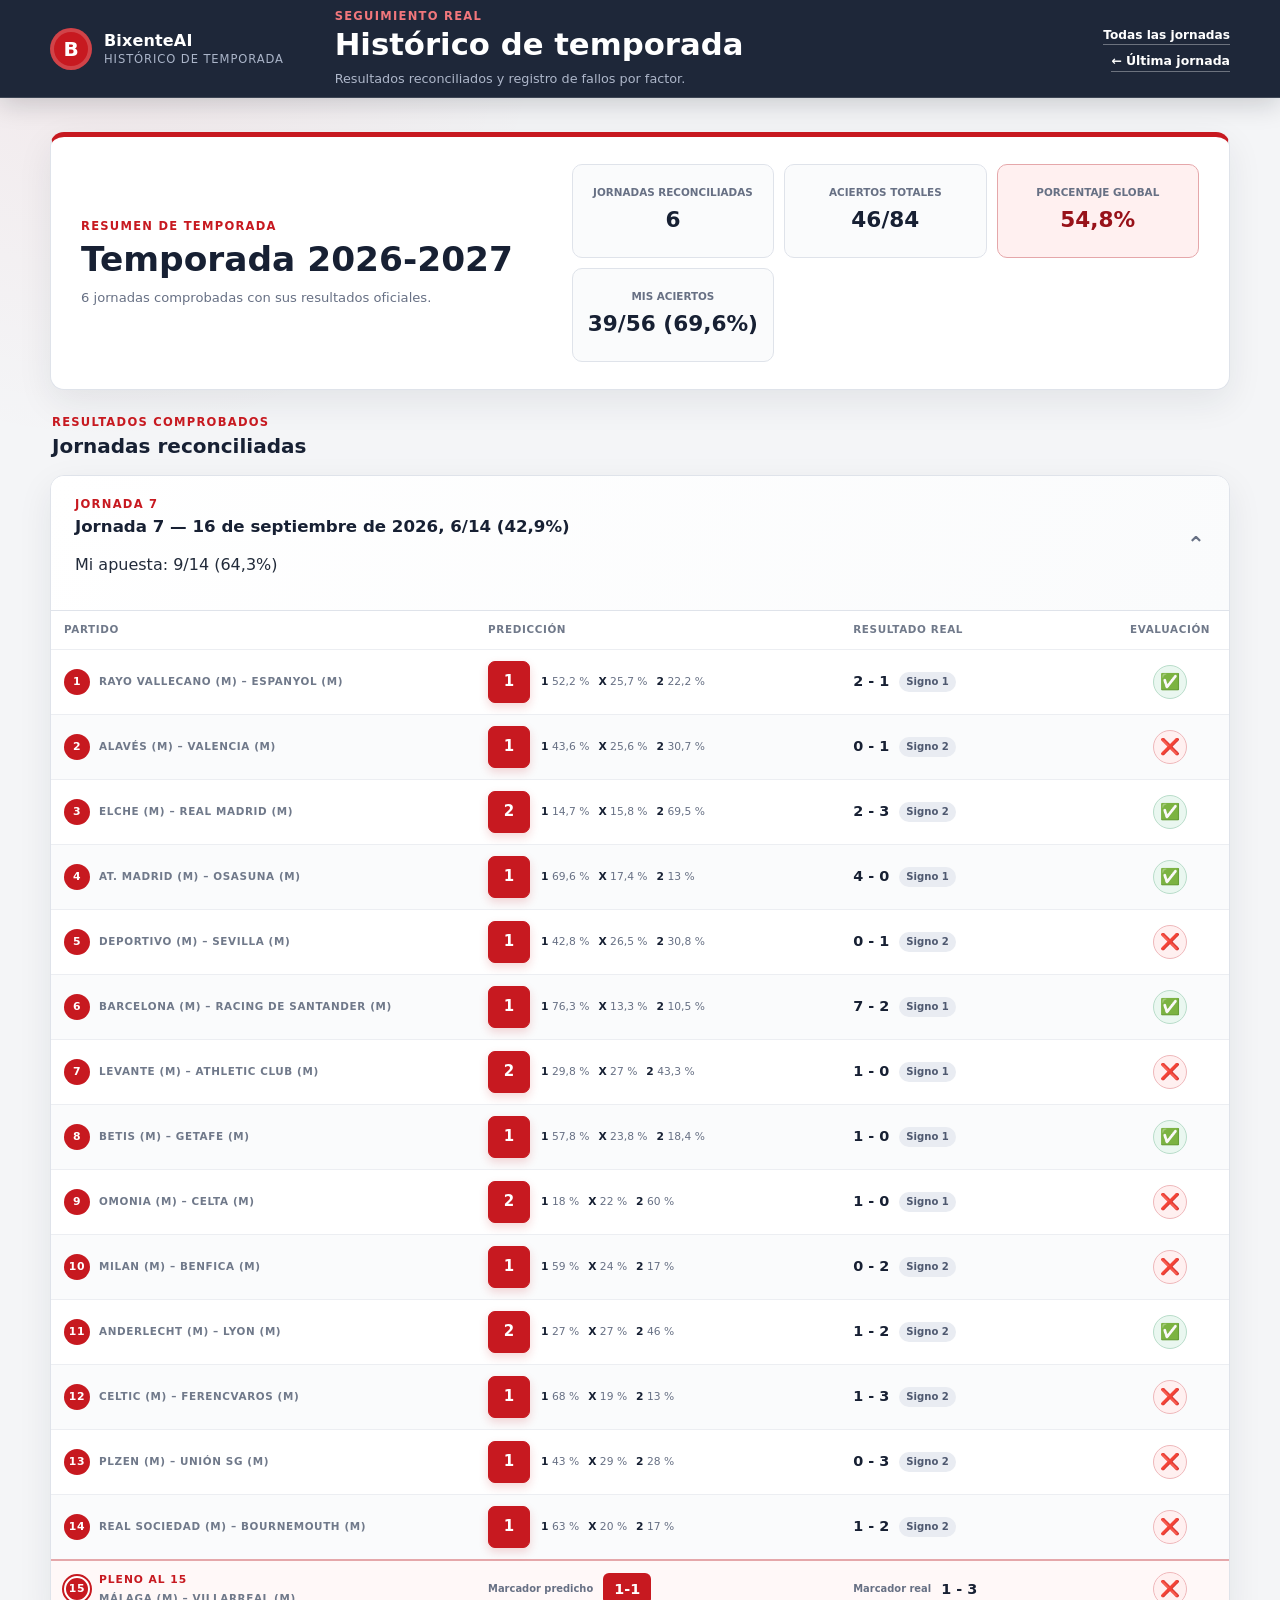
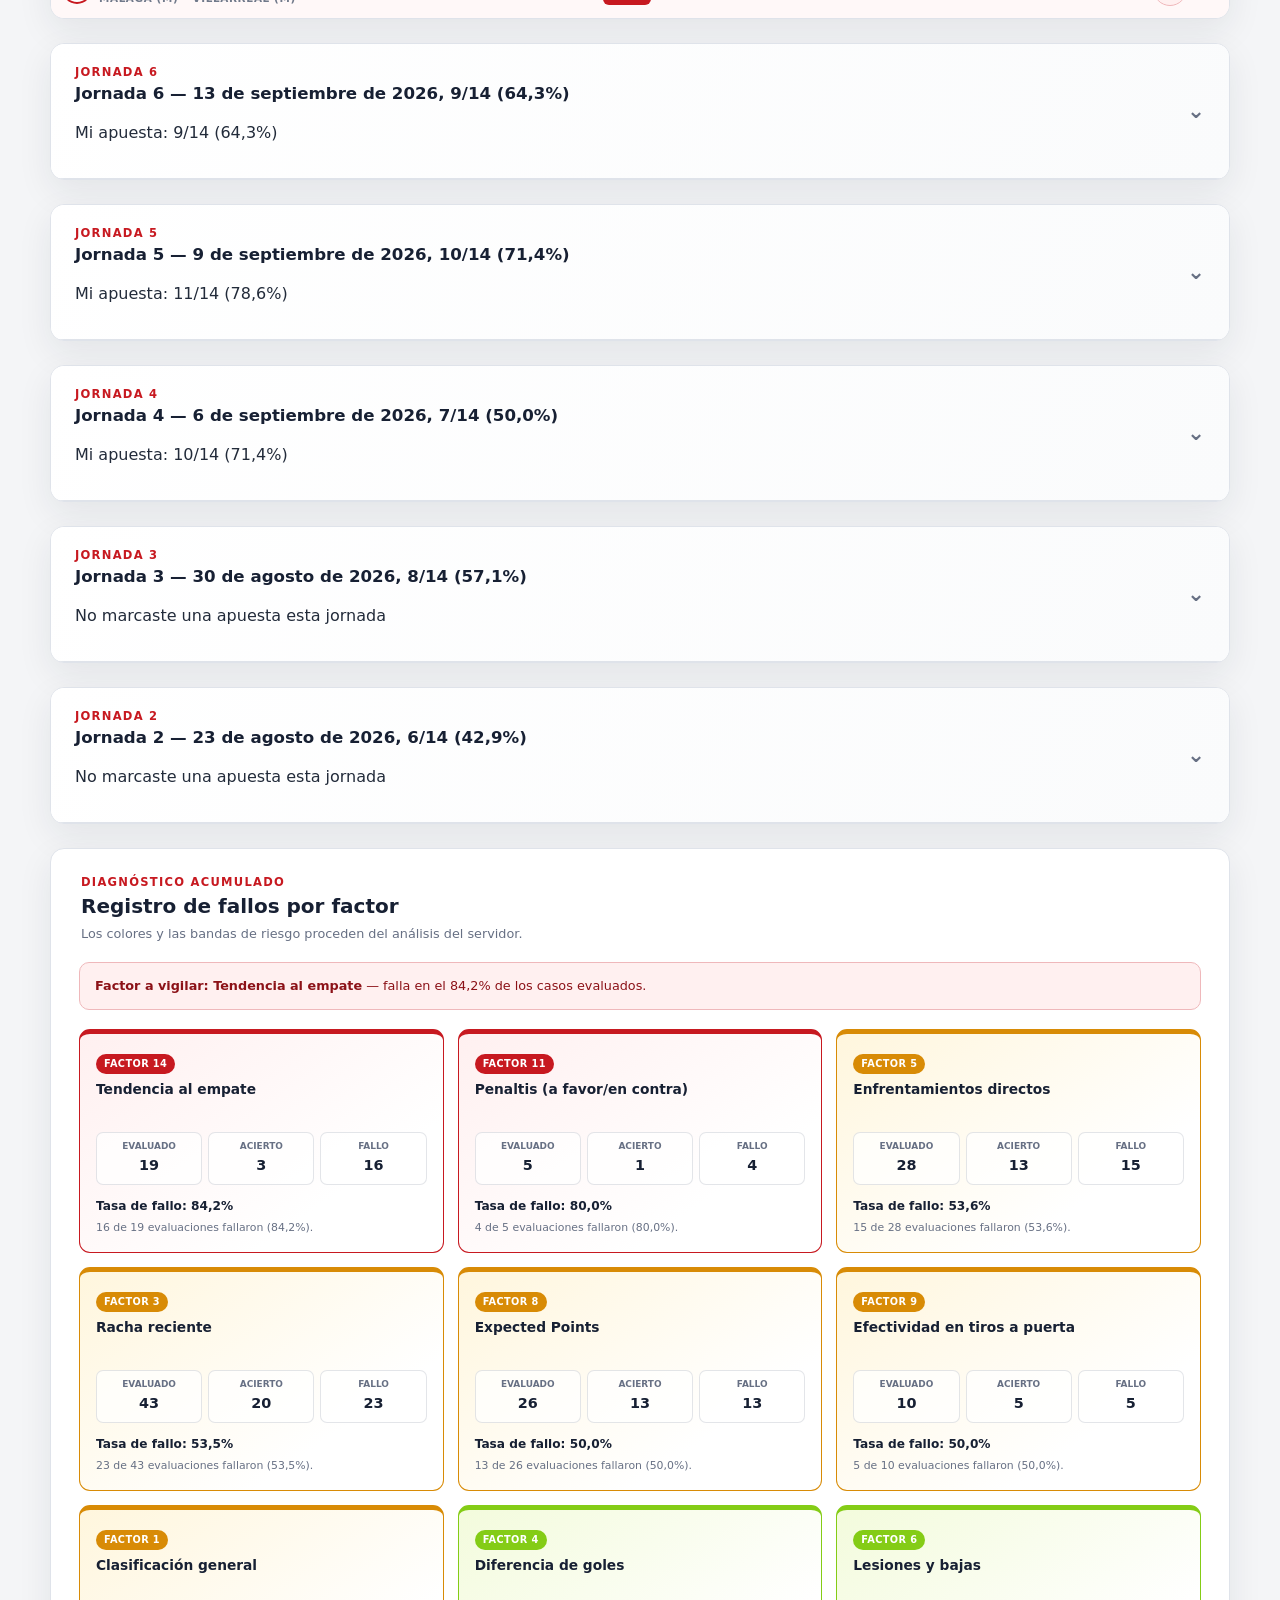
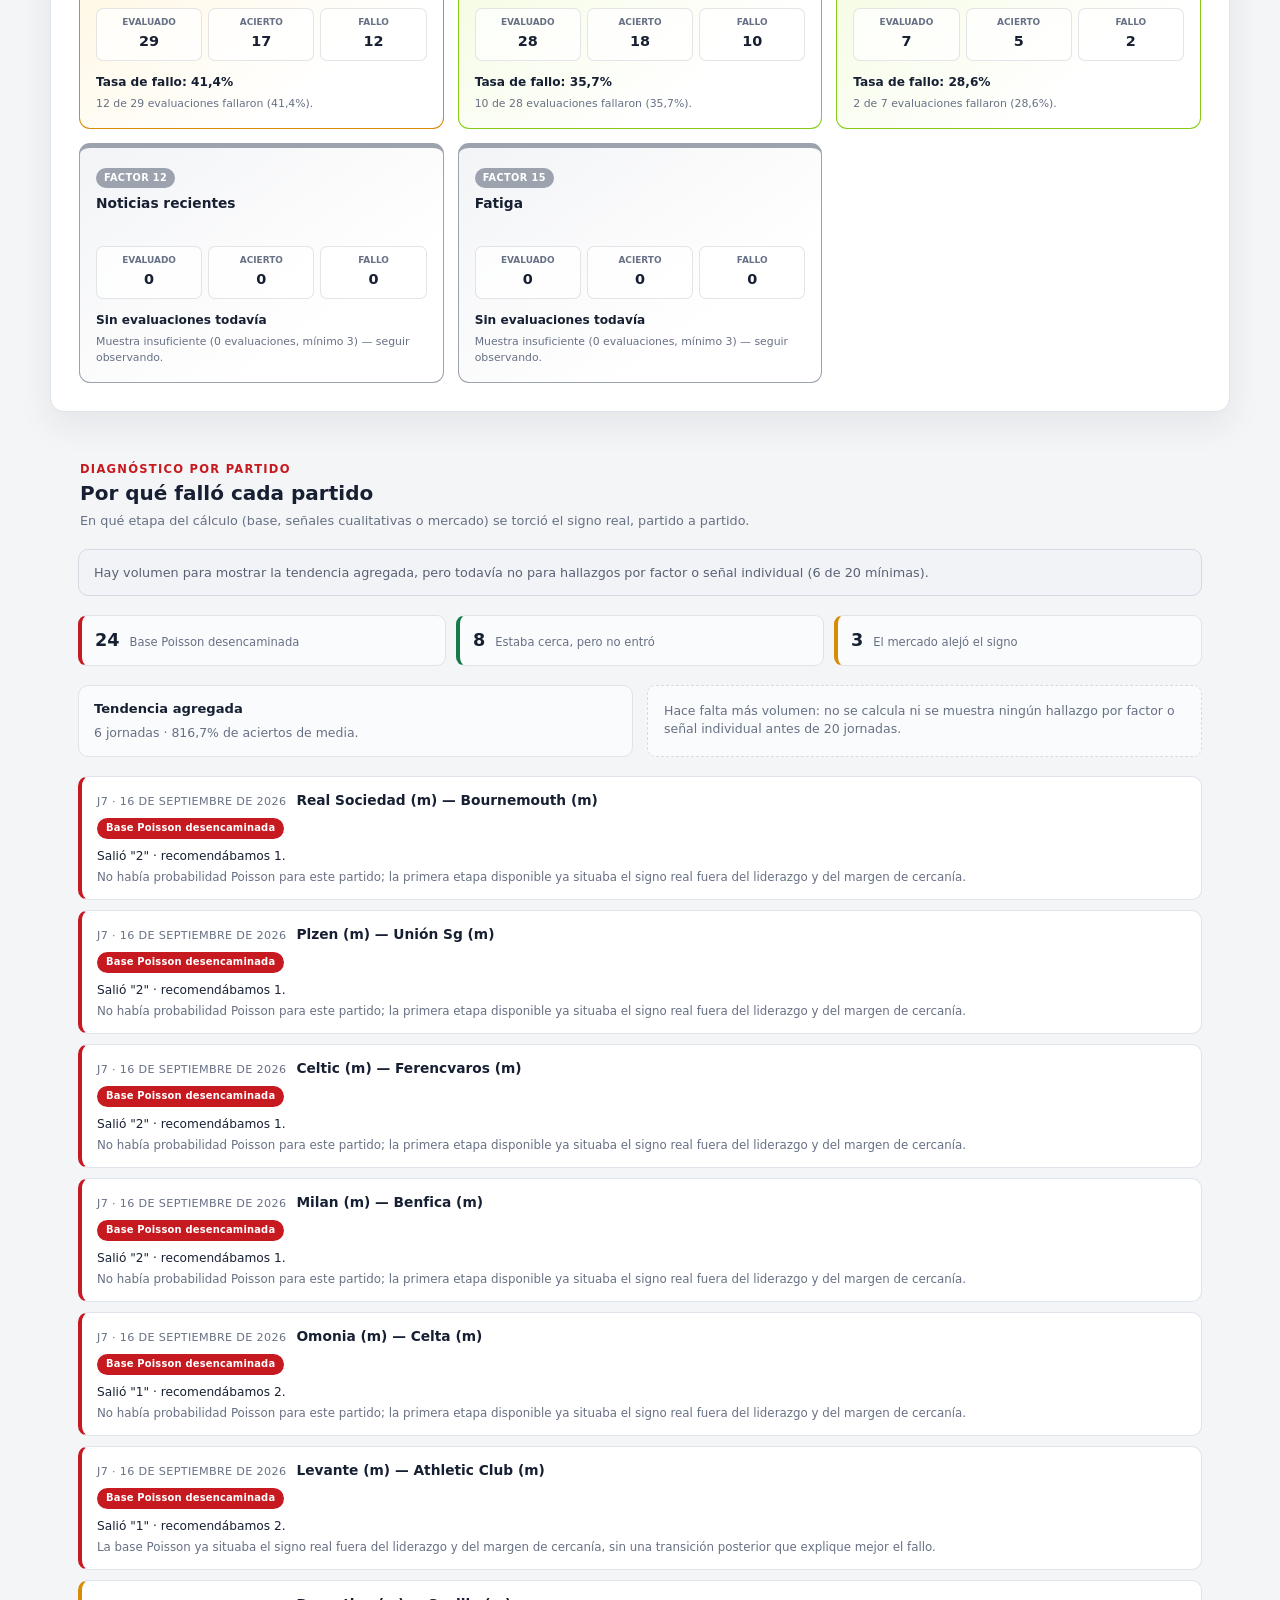
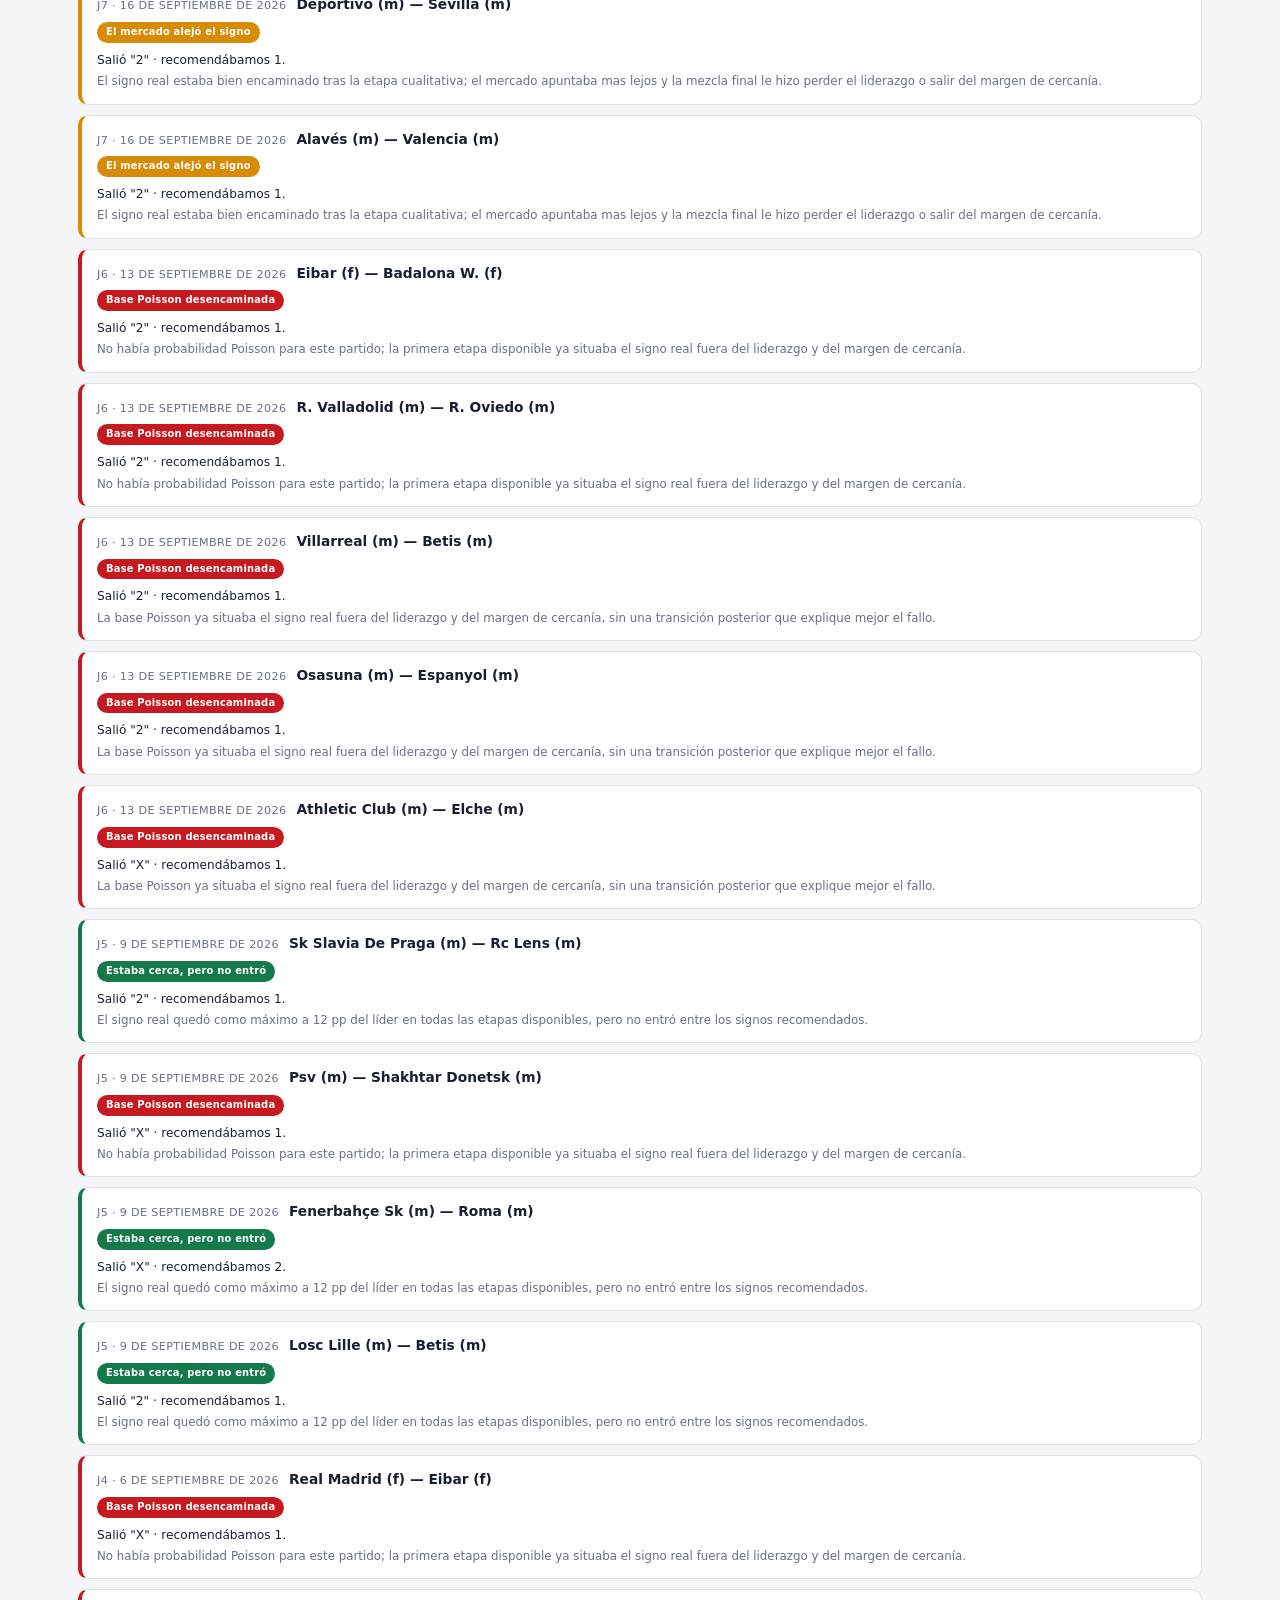
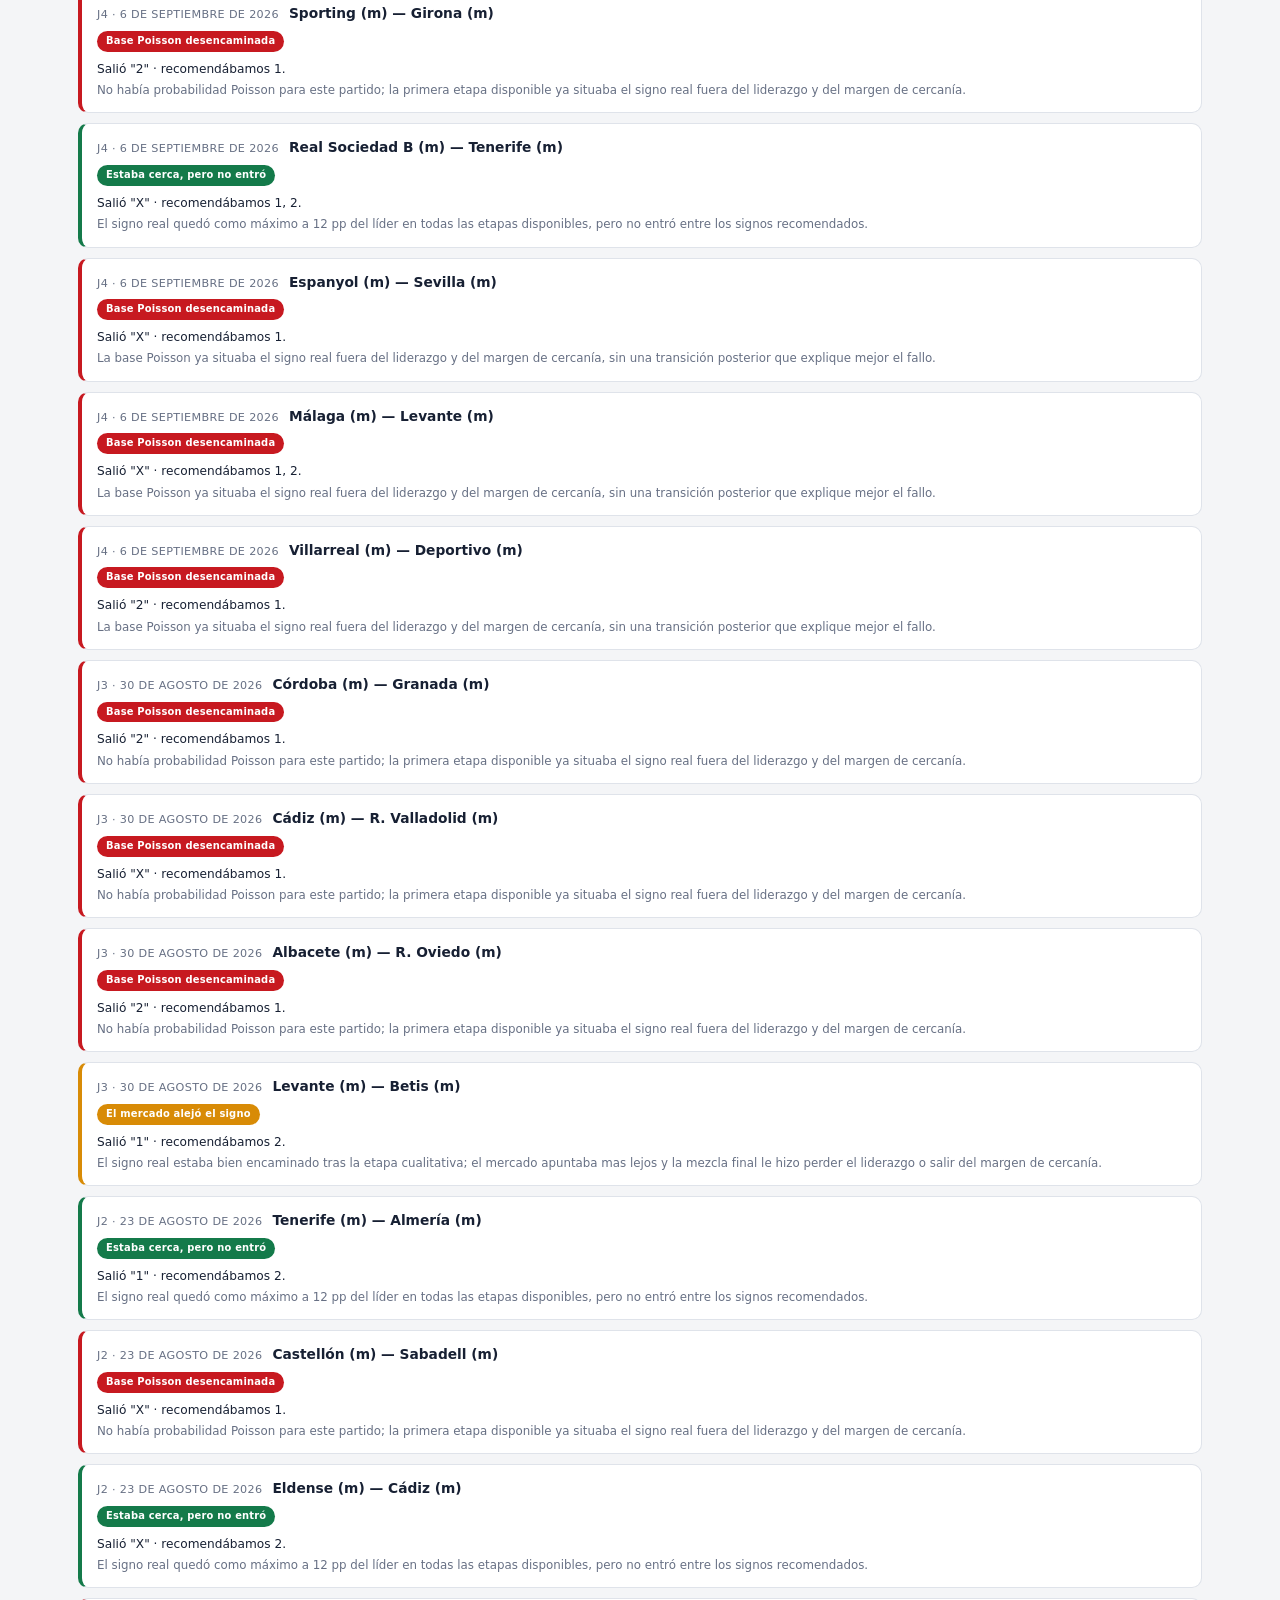
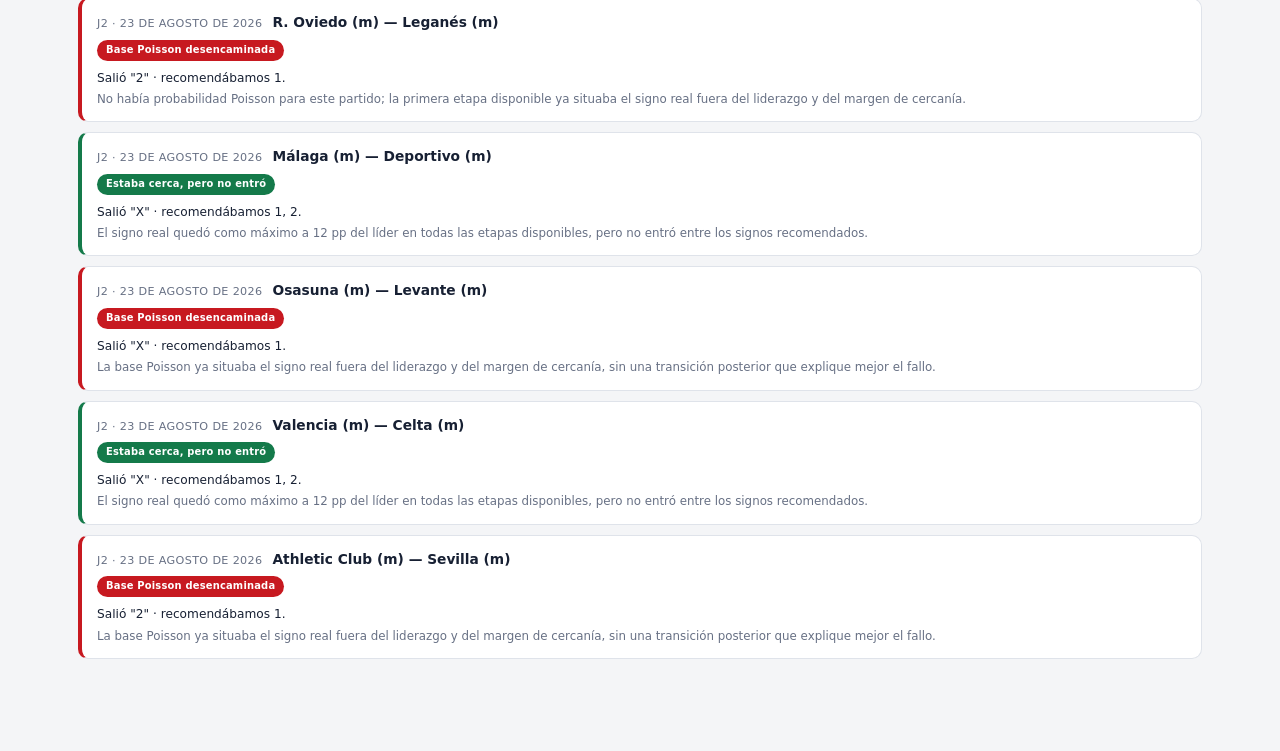
==== commit 4bffdafb: "Actualiza el boleto movil publicado" ====
--- a/historico.html
+++ b/historico.html
@@ -82,9 +82,20 @@
       </div>
     </main>
 
+    <script>
+      document.addEventListener("DOMContentLoaded", () => {
+        if (window.__HISTORICO_DATA__) return;
+        const navigation = document.querySelector(".history-back-nav");
+        const analysisLink = document.createElement("a");
+        analysisLink.className = "header-link";
+        analysisLink.href = "/analisis-produccion.html";
+        analysisLink.textContent = "Análisis de fallos";
+        navigation?.prepend(analysisLink);
+      });
+    </script>
         <script>
-      window.__HISTORICO_DATA__ = {"temporada":"2026-2027","resumen":{"jornadas_reconciliadas":4,"aciertos_totales":31,"partidos_totales":56,"porcentaje_aciertos":55.357142857142854,"mi_apuesta_resumen":{"jornadas_jugadas":2,"aciertos_totales":21,"partidos_totales":28,"porcentaje_aciertos":75.0}},"jornadas":[{"jornada":2,"fecha_sorteo":"2026-08-23","aciertos_estricto":6,"porcentaje_estricto":42.857142857142854,"pleno_al_15":{"prediccion":"1-1","resultado":"2 - 2","acertado":false},"partidos":[{"posicion":1,"local":"Athletic Club (m)","visitante":"Sevilla (m)","probabilidades":{"1":0.527585113800681,"X":0.24038329371749578,"2":0.23203159248182323},"signo_predicho_estricto":"1","signo_real":"2","marcador_real":"1 - 3","acierto_estricto":false},{"posicion":2,"local":"Valencia (m)","visitante":"Celta (m)","probabilidades":{"1":0.38538784548631866,"X":0.29246299265954856,"2":0.3221491618541328},"signo_predicho_estricto":"1","signo_real":"X","marcador_real":"0 - 0","acierto_estricto":false},{"posicion":3,"local":"Espanyol (m)","visitante":"Real Madrid (m)","probabilidades":{"1":0.13892646623539046,"X":0.185492604396265,"2":0.6755809293683446},"signo_predicho_estricto":"2","signo_real":"2","marcador_real":"1 - 2","acierto_estricto":true},{"posicion":4,"local":"Getafe (m)","visitante":"Racing Santander (m)","probabilidades":{"1":0.3473363410356993,"X":0.31864106982287715,"2":0.33402258914142346},"signo_predicho_estricto":"1","signo_real":"1","marcador_real":"1 - 0","acierto_estricto":true},{"posicion":5,"local":"Elche (m)","visitante":"Barcelona (m)","probabilidades":{"1":0.12252012300645321,"X":0.13136752732956883,"2":0.746112349663978},"signo_predicho_estricto":"2","signo_real":"2","marcador_real":"0 - 5","acierto_estricto":true},{"posicion":6,"local":"Osasuna (m)","visitante":"Levante (m)","probabilidades":{"1":0.5580463334424154,"X":0.22482771345585323,"2":0.2171259531017314},"signo_predicho_estricto":"1","signo_real":"X","marcador_real":"0 - 0","acierto_estricto":false},{"posicion":7,"local":"Málaga (m)","visitante":"Deportivo (m)","probabilidades":{"1":0.3812235022762473,"X":0.29155299544750535,"2":0.3272235022762473},"signo_predicho_estricto":"1","signo_real":"X","marcador_real":"1 - 1","acierto_estricto":false},{"posicion":8,"local":"R. Oviedo (m)","visitante":"Leganés (m)","probabilidades":{"1":0.57,"X":0.28,"2":0.15},"signo_predicho_estricto":"1","signo_real":"2","marcador_real":"0 - 1","acierto_estricto":false},{"posicion":9,"local":"Ceuta (m)","visitante":"Las Palmas (m)","probabilidades":{"1":0.19,"X":0.24,"2":0.57},"signo_predicho_estricto":"2","signo_real":"2","marcador_real":"0 - 2","acierto_estricto":true},{"posicion":10,"local":"Eldense (m)","visitante":"Cádiz (m)","probabilidades":{"1":0.28,"X":0.31,"2":0.41},"signo_predicho_estricto":"2","signo_real":"X","marcador_real":"2 - 2","acierto_estricto":false},{"posicion":11,"local":"Eibar (m)","visitante":"R. Valladolid (m)","probabilidades":{"1":0.51,"X":0.31,"2":0.18},"signo_predicho_estricto":"1","signo_real":"1","marcador_real":"1 - 0","acierto_estricto":true},{"posicion":12,"local":"Castellón (m)","visitante":"Sabadell (m)","probabilidades":{"1":0.76,"X":0.16,"2":0.08},"signo_predicho_estricto":"1","signo_real":"X","marcador_real":"0 - 0","acierto_estricto":false},{"posicion":13,"local":"Sporting (m)","visitante":"Burgos (m)","probabilidades":{"1":0.47,"X":0.31,"2":0.22},"signo_predicho_estricto":"1","signo_real":"1","marcador_real":"1 - 0","acierto_estricto":true},{"posicion":14,"local":"Tenerife (m)","visitante":"Almería (m)","probabilidades":{"1":0.3,"X":0.29,"2":0.41},"signo_predicho_estricto":"2","signo_real":"1","marcador_real":"1 - 0","acierto_estricto":false},{"posicion":15,"local":"At. Madrid (m)","visitante":"Villarreal (m)","marcador_predicho":"1-1","marcador_real":"2 - 2","acierto_estricto":false}],"mi_apuesta":null},{"jornada":3,"fecha_sorteo":"2026-08-30","aciertos_estricto":8,"porcentaje_estricto":57.142857142857146,"pleno_al_15":{"prediccion":"2-0","resultado":"5 - 2","acertado":false},"partidos":[{"posicion":1,"local":"Levante (m)","visitante":"Betis (m)","probabilidades":{"1":0.27639300846325376,"X":0.24274093905055147,"2":0.48086605248619474},"signo_predicho_estricto":"2","signo_real":"1","marcador_real":"5 - 2","acierto_estricto":false},{"posicion":2,"local":"Real Sociedad (m)","visitante":"Espanyol (m)","probabilidades":{"1":0.5678542696500848,"X":0.22866030635217788,"2":0.2034854239977373},"signo_predicho_estricto":"1","signo_real":"1","marcador_real":"2 - 1","acierto_estricto":true},{"posicion":3,"local":"Sevilla (m)","visitante":"At. Madrid (m)","probabilidades":{"1":0.25699205719743795,"X":0.2705423252370052,"2":0.47246561756555683},"signo_predicho_estricto":"2","signo_real":"2","marcador_real":"1 - 3","acierto_estricto":true},{"posicion":4,"local":"Real Madrid (m)","visitante":"Málaga (m)","probabilidades":{"1":0.7679606727543655,"X":0.12882481531248408,"2":0.10321451193315037},"signo_predicho_estricto":"1","signo_real":"1","marcador_real":"4 - 0","acierto_estricto":true},{"posicion":5,"local":"Deportivo (m)","visitante":"Valencia (m)","probabilidades":{"1":0.3922968101042601,"X":0.28347837809405185,"2":0.32422481180168816},"signo_predicho_estricto":"1","signo_real":"1","marcador_real":"3 - 1","acierto_estricto":true},{"posicion":6,"local":"Celta (m)","visitante":"Athletic Club (m)","probabilidades":{"1":0.3708102608425506,"X":0.27615889088473483,"2":0.3530308482727145},"signo_predicho_estricto":"1","signo_real":"2","marcador_real":"0 - 2","acierto_estricto":false},{"posicion":7,"local":"Osasuna (m)","visitante":"Getafe (m)","probabilidades":{"1":0.47663800163401004,"X":0.2928982039714257,"2":0.23046379439456427},"signo_predicho_estricto":"1","signo_real":"1","marcador_real":"1 - 0","acierto_estricto":true},{"posicion":8,"local":"Albacete (m)","visitante":"R. Oviedo (m)","probabilidades":{"1":0.41,"X":0.32,"2":0.27},"signo_predicho_estricto":"1","signo_real":"2","marcador_real":"0 - 1","acierto_estricto":false},{"posicion":9,"local":"Cádiz (m)","visitante":"R. Valladolid (m)","probabilidades":{"1":0.5,"X":0.29,"2":0.21},"signo_predicho_estricto":"1","signo_real":"X","marcador_real":"1 - 1","acierto_estricto":false},{"posicion":10,"local":"Córdoba (m)","visitante":"Granada (m)","probabilidades":{"1":0.45,"X":0.32,"2":0.23},"signo_predicho_estricto":"1","signo_real":"2","marcador_real":"1 - 3","acierto_estricto":false},{"posicion":11,"local":"Athletic Club (f)","visitante":"Badalona W. (f)","probabilidades":{"1":0.71,"X":0.16,"2":0.13},"signo_predicho_estricto":"1","signo_real":"1","marcador_real":"3 - 1","acierto_estricto":true},{"posicion":12,"local":"Eibar (f)","visitante":"Espanyol (f)","probabilidades":{"1":0.31,"X":0.3,"2":0.39},"signo_predicho_estricto":"2","signo_real":"1","marcador_real":"1 - 0","acierto_estricto":false},{"posicion":13,"local":"Alavés (f)","visitante":"Valencia (f)","probabilidades":{"1":0.48,"X":0.26,"2":0.26},"signo_predicho_estricto":"1","signo_real":"1","marcador_real":"2 - 0","acierto_estricto":true},{"posicion":14,"local":"Real Madrid (f)","visitante":"At. Madrid (f)","probabilidades":{"1":0.74,"X":0.15,"2":0.11},"signo_predicho_estricto":"1","signo_real":"1","marcador_real":"3 - 2","acierto_estricto":true},{"posicion":15,"local":"Barcelona (m)","visitante":"Rayo Vallecano (m)","marcador_predicho":"2-0","marcador_real":"5 - 2","acierto_estricto":false}],"mi_apuesta":null},{"jornada":4,"fecha_sorteo":"2026-09-06","aciertos_estricto":7,"porcentaje_estricto":50.0,"pleno_al_15":{"prediccion":"0-1","resultado":"1 - 1","acertado":false},"partidos":[{"posicion":1,"local":"Athletic Club (m)","visitante":"At. Madrid (m)","probabilidades":{"1":0.35311008678042494,"X":0.2803167022740899,"2":0.3665732109454852},"signo_predicho_estricto":"2","signo_real":"1","marcador_real":"3 - 0","acierto_estricto":false},{"posicion":2,"local":"Rayo Vallecano (m)","visitante":"Racing Santander (m)","probabilidades":{"1":0.48762365351548215,"X":0.2594002717190631,"2":0.2529760747654548},"signo_predicho_estricto":"1","signo_real":"1","marcador_real":"3 - 2","acierto_estricto":true},{"posicion":3,"local":"Villarreal (m)","visitante":"Deportivo (m)","probabilidades":{"1":0.6063838465088442,"X":0.19507357427174166,"2":0.19854257921941418},"signo_predicho_estricto":"1","signo_real":"2","marcador_real":"2 - 3","acierto_estricto":false},{"posicion":4,"local":"Valencia (m)","visitante":"Barcelona (m)","probabilidades":{"1":0.16778221981029393,"X":0.16793962373031596,"2":0.6642781564593901},"signo_predicho_estricto":"2","signo_real":"2","marcador_real":"0 - 5","acierto_estricto":true},{"posicion":5,"local":"Alavés (m)","visitante":"Osasuna (m)","probabilidades":{"1":0.4170230852621225,"X":0.3091014789075768,"2":0.2738754358303007},"signo_predicho_estricto":"1","signo_real":"1","marcador_real":"5 - 2","acierto_estricto":true},{"posicion":6,"local":"Málaga (m)","visitante":"Levante (m)","probabilidades":{"1":0.37019822297266725,"X":0.2667590571103214,"2":0.3630427199170113},"signo_predicho_estricto":"1","signo_real":"X","marcador_real":"0 - 0","acierto_estricto":false},{"posicion":7,"local":"Espanyol (m)","visitante":"Sevilla (m)","probabilidades":{"1":0.3923636320256906,"X":0.26750823957985,"2":0.3401281283944594},"signo_predicho_estricto":"1","signo_real":"X","marcador_real":"1 - 1","acierto_estricto":false},{"posicion":8,"local":"Real Sociedad B (m)","visitante":"Tenerife (m)","probabilidades":{"1":0.37,"X":0.27,"2":0.36},"signo_predicho_estricto":"1","signo_real":"X","marcador_real":"1 - 1","acierto_estricto":false},{"posicion":9,"local":"Sporting (m)","visitante":"Girona (m)","probabilidades":{"1":0.42,"X":0.3,"2":0.28},"signo_predicho_estricto":"1","signo_real":"2","marcador_real":"0 - 2","acierto_estricto":false},{"posicion":10,"local":"Almería (m)","visitante":"Cádiz (m)","probabilidades":{"1":0.66,"X":0.23,"2":0.11},"signo_predicho_estricto":"1","signo_real":"1","marcador_real":"3 - 2","acierto_estricto":true},{"posicion":11,"local":"Sevilla (f)","visitante":"Barcelona (f)","probabilidades":{"1":0.07,"X":0.06,"2":0.87},"signo_predicho_estricto":"2","signo_real":"2","marcador_real":"0 - 4","acierto_estricto":true},{"posicion":12,"local":"Logroño (f)","visitante":"Athletic Club (f)","probabilidades":{"1":0.16,"X":0.22,"2":0.62},"signo_predicho_estricto":"2","signo_real":"2","marcador_real":"0 - 1","acierto_estricto":true},{"posicion":13,"local":"At. Madrid (f)","visitante":"Alavés (f)","probabilidades":{"1":0.85,"X":0.09,"2":0.06},"signo_predicho_estricto":"1","signo_real":"1","marcador_real":"1 - 0","acierto_estricto":true},{"posicion":14,"local":"Real Madrid (f)","visitante":"Eibar (f)","probabilidades":{"1":0.9,"X":0.06,"2":0.04},"signo_predicho_estricto":"1","signo_real":"X","marcador_real":"0 - 0","acierto_estricto":false},{"posicion":15,"local":"Getafe (m)","visitante":"Celta (m)","marcador_predicho":"0-1","marcador_real":"1 - 1","acierto_estricto":false}],"mi_apuesta":{"aciertos":10,"porcentaje":71.42857142857143,"partidos_marcados":14,"pleno15_marcador_real":"1-1","pleno15_acertado":false}},{"jornada":5,"fecha_sorteo":"2026-09-09","aciertos_estricto":10,"porcentaje_estricto":71.42857142857143,"pleno_al_15":{"prediccion":null,"resultado":"2 - 1","acertado":null},"partidos":[{"posicion":1,"local":"Borussia Dortmund (m)","visitante":"Villarreal (m)","probabilidades":{"1":0.7,"X":0.17,"2":0.13},"signo_predicho_estricto":"1","signo_real":"1","marcador_real":"3 - 2","acierto_estricto":true},{"posicion":2,"local":"Oporto (m)","visitante":"Manchester City (m)","probabilidades":{"1":0.18,"X":0.22,"2":0.6},"signo_predicho_estricto":"2","signo_real":"2","marcador_real":"0 - 2","acierto_estricto":true},{"posicion":3,"local":"Losc Lille (m)","visitante":"Betis (m)","probabilidades":{"1":0.4,"X":0.3,"2":0.3},"signo_predicho_estricto":"1","signo_real":"2","marcador_real":"2 - 3","acierto_estricto":false},{"posicion":4,"local":"Real Madrid (m)","visitante":"Inter De Milán (m)","probabilidades":{"1":0.72,"X":0.16,"2":0.12},"signo_predicho_estricto":"1","signo_real":"1","marcador_real":"2 - 1","acierto_estricto":true},{"posicion":5,"local":"Barcelona (m)","visitante":"Feyenoord (m)","probabilidades":{"1":0.86,"X":0.08,"2":0.06},"signo_predicho_estricto":"1","signo_real":"1","marcador_real":"5 - 1","acierto_estricto":true},{"posicion":6,"local":"Psg (m)","visitante":"Slovan Bratislava (m)","probabilidades":{"1":0.85,"X":0.08,"2":0.07},"signo_predicho_estricto":"1","signo_real":"1","marcador_real":"6 - 1","acierto_estricto":true},{"posicion":7,"local":"Sporting De Portugal (m)","visitante":"Galatasaray (m)","probabilidades":{"1":0.54,"X":0.27,"2":0.19},"signo_predicho_estricto":"1","signo_real":"1","marcador_real":"3 - 1","acierto_estricto":true},{"posicion":8,"local":"Nápoles (m)","visitante":"Arsenal (m)","probabilidades":{"1":0.17,"X":0.24,"2":0.59},"signo_predicho_estricto":"2","signo_real":"2","marcador_real":"0 - 1","acierto_estricto":true},{"posicion":9,"local":"Fenerbahçe Sk (m)","visitante":"Roma (m)","probabilidades":{"1":0.32,"X":0.31,"2":0.37},"signo_predicho_estricto":"2","signo_real":"X","marcador_real":"1 - 1","acierto_estricto":false},{"posicion":10,"local":"Psv (m)","visitante":"Shakhtar Donetsk (m)","probabilidades":{"1":0.67,"X":0.2,"2":0.13},"signo_predicho_estricto":"1","signo_real":"X","marcador_real":"1 - 1","acierto_estricto":false},{"posicion":11,"local":"Como 1907 (m)","visitante":"Rb. Leipzig (m)","probabilidades":{"1":0.48,"X":0.26,"2":0.26},"signo_predicho_estricto":"1","signo_real":"1","marcador_real":"4 - 1","acierto_estricto":true},{"posicion":12,"local":"Bayern De Múnich (m)","visitante":"Bodo Glimt (m)","probabilidades":{"1":0.83,"X":0.09,"2":0.08},"signo_predicho_estricto":"1","signo_real":"1","marcador_real":"5 - 0","acierto_estricto":true},{"posicion":13,"local":"Manchester United (m)","visitante":"Sabah (m)","probabilidades":{"1":0.84,"X":0.09,"2":0.07},"signo_predicho_estricto":"1","signo_real":"1","marcador_real":"4 - 0","acierto_estricto":true},{"posicion":14,"local":"Sk Slavia De Praga (m)","visitante":"Rc Lens (m)","probabilidades":{"1":0.36,"X":0.31,"2":0.33},"signo_predicho_estricto":"1","signo_real":"2","marcador_real":"2 - 3","acierto_estricto":false},{"posicion":15,"local":"Liverpool (m)","visitante":"At. Madrid (m)","marcador_predicho":null,"marcador_real":"2 - 1","acierto_estricto":null}],"mi_apuesta":{"aciertos":11,"porcentaje":78.57142857142857,"partidos_marcados":14,"pleno15_marcador_real":"2-1","pleno15_acertado":false}}],"analisis_factores":{"umbral_minimo_muestra":3,"factores":[{"numero":1,"nombre":"Clasificación general","n_evaluado":14,"n_acierto":8,"n_fallo":6,"tasa_fallo":42.857142857142854,"color":"amarillo","nota_color":"6 de 14 evaluaciones fallaron (42,9%)."},{"numero":3,"nombre":"Racha reciente","n_evaluado":26,"n_acierto":8,"n_fallo":18,"tasa_fallo":69.23076923076923,"color":"naranja","nota_color":"18 de 26 evaluaciones fallaron (69,2%)."},{"numero":4,"nombre":"Diferencia de goles","n_evaluado":13,"n_acierto":9,"n_fallo":4,"tasa_fallo":30.76923076923077,"color":"verde_amarillo","nota_color":"4 de 13 evaluaciones fallaron (30,8%)."},{"numero":5,"nombre":"Enfrentamientos directos","n_evaluado":14,"n_acierto":6,"n_fallo":8,"tasa_fallo":57.142857142857146,"color":"naranja","nota_color":"8 de 14 evaluaciones fallaron (57,1%)."},{"numero":6,"nombre":"Lesiones y bajas","n_evaluado":2,"n_acierto":1,"n_fallo":1,"tasa_fallo":50.0,"color":"gris","nota_color":"Muestra insuficiente (2 evaluaciones, mínimo 3) — seguir observando."},{"numero":8,"nombre":"Expected Points","n_evaluado":12,"n_acierto":7,"n_fallo":5,"tasa_fallo":41.666666666666664,"color":"amarillo","nota_color":"5 de 12 evaluaciones fallaron (41,7%)."},{"numero":9,"nombre":"Efectividad en tiros a puerta","n_evaluado":10,"n_acierto":5,"n_fallo":5,"tasa_fallo":50.0,"color":"amarillo","nota_color":"5 de 10 evaluaciones fallaron (50,0%)."},{"numero":11,"nombre":"Penaltis (a favor/en contra)","n_evaluado":5,"n_acierto":1,"n_fallo":4,"tasa_fallo":80.0,"color":"rojo","nota_color":"4 de 5 evaluaciones fallaron (80,0%)."},{"numero":12,"nombre":"Noticias recientes","n_evaluado":0,"n_acierto":0,"n_fallo":0,"tasa_fallo":null,"color":"gris","nota_color":"Muestra insuficiente (0 evaluaciones, mínimo 3) — seguir observando."},{"numero":14,"nombre":"Tendencia al empate","n_evaluado":11,"n_acierto":3,"n_fallo":8,"tasa_fallo":72.72727272727273,"color":"rojo","nota_color":"8 de 11 evaluaciones fallaron (72,7%)."},{"numero":15,"nombre":"Fatiga","n_evaluado":0,"n_acierto":0,"n_fallo":0,"tasa_fallo":null,"color":"gris","nota_color":"Muestra insuficiente (0 evaluaciones, mínimo 3) — seguir observando."}],"factor_mas_problematico":{"numero":11,"nombre":"Penaltis (a favor/en contra)","tasa_fallo":80.0}}};
-      window.__ANALISIS_DATA__ = {"estado":{"codigo":"jornadas_insuficientes","mensaje":"Todavía no hay jornadas suficientes para ninguna conclusión (4 de 5 mínimas).","jornadas_reconciliadas":4,"minimo_tendencia":5,"minimo_analisis_senales":20,"datos_hasta":"2026-09-09"},"metodologia":{"unidad_jornada":"Última generación reconciliada de cada temporada y jornada.","partidos_incluidos":"Posiciones 1-14; se excluye el Pleno al 15.","margen_cercania_pp":12.0,"origen_margen_cercania":"DRAW_MARGIN_PP ya definido en overlay.","senales_analizadas":["bajas_lesiones","noticias_ultima_hora","descanso_fatiga"],"cambios_automaticos":false},"diagnosticos_partidos_fallados":[{"id_pronostico":2,"temporada":"2026-2027","jornada":2,"fecha_sorteo":"2026-08-23","posicion":1,"local":"Athletic Club (m)","visitante":"Sevilla (m)","signo_real":"2","signos_recomendados":["1"],"categoria":"poisson_base_desencaminado","titulo":"El Poisson base ya iba desencaminado","etapa_donde_se_torcio":"probabilidad_base","motivo":"La base Poisson ya situaba el signo real fuera del liderazgo y del margen de cercanía, sin una transición posterior que explique mejor el fallo.","poisson_disponible":true,"signo_real_nunca_fue_el_mas_probable":true,"margen_cercania_pp":12.0,"etapas":[{"etapa":"probabilidad_base","disponible":true,"probabilidades":{"1":0.45369301971525855,"X":0.2576904195964225,"2":0.2886165606883189},"probabilidad_signo_real":0.2886165606883189,"signos_mas_probables":["1"],"signo_real_es_mas_probable":false,"distancia_al_maximo_pp":16.507645902693962,"razonablemente_cerca":false},{"etapa":"probabilidad_cualitativa","disponible":true,"probabilidades":{"1":0.45369301971525855,"X":0.2576904195964225,"2":0.2886165606883189},"probabilidad_signo_real":0.2886165606883189,"signos_mas_probables":["1"],"signo_real_es_mas_probable":false,"distancia_al_maximo_pp":16.507645902693962,"razonablemente_cerca":false},{"etapa":"probabilidad_mercado","disponible":true,"probabilidades":{"1":0.7,"X":0.2,"2":0.1},"probabilidad_signo_real":0.1,"signos_mas_probables":["1"],"signo_real_es_mas_probable":false,"distancia_al_maximo_pp":60.0,"razonablemente_cerca":false},{"etapa":"probabilidad_final","disponible":true,"probabilidades":{"1":0.527585113800681,"X":0.24038329371749578,"2":0.23203159248182323},"probabilidad_signo_real":0.23203159248182323,"signos_mas_probables":["1"],"signo_real_es_mas_probable":false,"distancia_al_maximo_pp":29.55535213188577,"razonablemente_cerca":false}]},{"id_pronostico":2,"temporada":"2026-2027","jornada":2,"fecha_sorteo":"2026-08-23","posicion":2,"local":"Valencia (m)","visitante":"Celta (m)","signo_real":"X","signos_recomendados":["1","2"],"categoria":"estaba_cerca","titulo":"El signo real estaba cerca en todas las etapas disponibles","etapa_donde_se_torcio":null,"motivo":"El signo real quedó como máximo a 12 pp del líder en todas las etapas disponibles, pero no entró entre los signos recomendados.","poisson_disponible":true,"signo_real_nunca_fue_el_mas_probable":true,"margen_cercania_pp":12.0,"etapas":[{"etapa":"probabilidad_base","disponible":true,"probabilidades":{"1":0.36626835069474095,"X":0.2806614180850694,"2":0.35307023122018966},"probabilidad_signo_real":0.2806614180850694,"signos_mas_probables":["1"],"signo_real_es_mas_probable":false,"distancia_al_maximo_pp":8.560693260967156,"razonablemente_cerca":true},{"etapa":"probabilidad_cualitativa","disponible":true,"probabilidades":{"1":0.36626835069474095,"X":0.2806614180850694,"2":0.35307023122018966},"probabilidad_signo_real":0.2806614180850694,"signos_mas_probables":["1"],"signo_real_es_mas_probable":false,"distancia_al_maximo_pp":8.560693260967156,"razonablemente_cerca":true},{"etapa":"probabilidad_mercado","disponible":true,"probabilidades":{"1":0.43,"X":0.32,"2":0.25},"probabilidad_signo_real":0.32,"signos_mas_probables":["1"],"signo_real_es_mas_probable":false,"distancia_al_maximo_pp":10.999999999999998,"razonablemente_cerca":true},{"etapa":"probabilidad_final","disponible":true,"probabilidades":{"1":0.38538784548631866,"X":0.29246299265954856,"2":0.3221491618541328},"probabilidad_signo_real":0.29246299265954856,"signos_mas_probables":["1"],"signo_real_es_mas_probable":false,"distancia_al_maximo_pp":9.29248528267701,"razonablemente_cerca":true}]},{"id_pronostico":2,"temporada":"2026-2027","jornada":2,"fecha_sorteo":"2026-08-23","posicion":6,"local":"Osasuna (m)","visitante":"Levante (m)","signo_real":"X","signos_recomendados":["1"],"categoria":"poisson_base_desencaminado","titulo":"El Poisson base ya iba desencaminado","etapa_donde_se_torcio":"probabilidad_base","motivo":"La base Poisson ya situaba el signo real fuera del liderazgo y del margen de cercanía, sin una transición posterior que explique mejor el fallo.","poisson_disponible":true,"signo_real_nunca_fue_el_mas_probable":true,"margen_cercania_pp":12.0,"etapas":[{"etapa":"probabilidad_base","disponible":true,"probabilidades":{"1":0.48863761920345056,"X":0.2397538763655046,"2":0.2716085044310449},"probabilidad_signo_real":0.2397538763655046,"signos_mas_probables":["1"],"signo_real_es_mas_probable":false,"distancia_al_maximo_pp":24.888374283794594,"razonablemente_cerca":false},{"etapa":"probabilidad_cualitativa","disponible":true,"probabilidades":{"1":0.48863761920345056,"X":0.2397538763655046,"2":0.2716085044310449},"probabilidad_signo_real":0.2397538763655046,"signos_mas_probables":["1"],"signo_real_es_mas_probable":false,"distancia_al_maximo_pp":24.888374283794594,"razonablemente_cerca":false},{"etapa":"probabilidad_mercado","disponible":true,"probabilidades":{"1":0.72,"X":0.19,"2":0.09},"probabilidad_signo_real":0.19,"signos_mas_probables":["1"],"signo_real_es_mas_probable":false,"distancia_al_maximo_pp":53.0,"razonablemente_cerca":false},{"etapa":"probabilidad_final","disponible":true,"probabilidades":{"1":0.5580463334424154,"X":0.22482771345585323,"2":0.2171259531017314},"probabilidad_signo_real":0.22482771345585323,"signos_mas_probables":["1"],"signo_real_es_mas_probable":false,"distancia_al_maximo_pp":33.32186199865622,"razonablemente_cerca":false}]},{"id_pronostico":2,"temporada":"2026-2027","jornada":2,"fecha_sorteo":"2026-08-23","posicion":7,"local":"Málaga (m)","visitante":"Deportivo (m)","signo_real":"X","signos_recomendados":["1","2"],"categoria":"estaba_cerca","titulo":"El signo real estaba cerca en todas las etapas disponibles","etapa_donde_se_torcio":null,"motivo":"El signo real quedó como máximo a 12 pp del líder en todas las etapas disponibles, pero no entró entre los signos recomendados.","poisson_disponible":true,"signo_real_nunca_fue_el_mas_probable":true,"margen_cercania_pp":12.0,"etapas":[{"etapa":"probabilidad_base","disponible":true,"probabilidades":{"1":0.3688907175374962,"X":0.2622185649250076,"2":0.36889071753749614},"probabilidad_signo_real":0.2622185649250076,"signos_mas_probables":["1","2"],"signo_real_es_mas_probable":false,"distancia_al_maximo_pp":10.667215261248858,"razonablemente_cerca":true},{"etapa":"probabilidad_cualitativa","disponible":true,"probabilidades":{"1":0.3688907175374962,"X":0.2622185649250076,"2":0.36889071753749614},"probabilidad_signo_real":0.2622185649250076,"signos_mas_probables":["1","2"],"signo_real_es_mas_probable":false,"distancia_al_maximo_pp":10.667215261248858,"razonablemente_cerca":true},{"etapa":"probabilidad_mercado","disponible":true,"probabilidades":{"1":0.41,"X":0.36,"2":0.23},"probabilidad_signo_real":0.36,"signos_mas_probables":["1"],"signo_real_es_mas_probable":false,"distancia_al_maximo_pp":4.999999999999999,"razonablemente_cerca":true},{"etapa":"probabilidad_final","disponible":true,"probabilidades":{"1":0.3812235022762473,"X":0.29155299544750535,"2":0.3272235022762473},"probabilidad_signo_real":0.29155299544750535,"signos_mas_probables":["1"],"signo_real_es_mas_probable":false,"distancia_al_maximo_pp":8.967050682874195,"razonablemente_cerca":true}]},{"id_pronostico":2,"temporada":"2026-2027","jornada":2,"fecha_sorteo":"2026-08-23","posicion":8,"local":"R. Oviedo (m)","visitante":"Leganés (m)","signo_real":"2","signos_recomendados":["1"],"categoria":"poisson_base_desencaminado","titulo":"La primera base disponible ya iba desencaminada","etapa_donde_se_torcio":"probabilidad_mercado","motivo":"No había probabilidad Poisson para este partido; la primera etapa disponible ya situaba el signo real fuera del liderazgo y del margen de cercanía.","poisson_disponible":false,"signo_real_nunca_fue_el_mas_probable":true,"margen_cercania_pp":12.0,"etapas":[{"etapa":"probabilidad_base","disponible":false},{"etapa":"probabilidad_cualitativa","disponible":false},{"etapa":"probabilidad_mercado","disponible":true,"probabilidades":{"1":0.57,"X":0.28,"2":0.15},"probabilidad_signo_real":0.15,"signos_mas_probables":["1"],"signo_real_es_mas_probable":false,"distancia_al_maximo_pp":41.99999999999999,"razonablemente_cerca":false},{"etapa":"probabilidad_final","disponible":true,"probabilidades":{"1":0.57,"X":0.28,"2":0.15},"probabilidad_signo_real":0.15,"signos_mas_probables":["1"],"signo_real_es_mas_probable":false,"distancia_al_maximo_pp":41.99999999999999,"razonablemente_cerca":false}]},{"id_pronostico":2,"temporada":"2026-2027","jornada":2,"fecha_sorteo":"2026-08-23","posicion":10,"local":"Eldense (m)","visitante":"Cádiz (m)","signo_real":"X","signos_recomendados":["2"],"categoria":"estaba_cerca","titulo":"El signo real estaba cerca en todas las etapas disponibles","etapa_donde_se_torcio":null,"motivo":"El signo real quedó como máximo a 12 pp del líder en todas las etapas disponibles, pero no entró entre los signos recomendados.","poisson_disponible":false,"signo_real_nunca_fue_el_mas_probable":true,"margen_cercania_pp":12.0,"etapas":[{"etapa":"probabilidad_base","disponible":false},{"etapa":"probabilidad_cualitativa","disponible":false},{"etapa":"probabilidad_mercado","disponible":true,"probabilidades":{"1":0.28,"X":0.31,"2":0.41},"probabilidad_signo_real":0.31,"signos_mas_probables":["2"],"signo_real_es_mas_probable":false,"distancia_al_maximo_pp":9.999999999999998,"razonablemente_cerca":true},{"etapa":"probabilidad_final","disponible":true,"probabilidades":{"1":0.28,"X":0.31,"2":0.41},"probabilidad_signo_real":0.31,"signos_mas_probables":["2"],"signo_real_es_mas_probable":false,"distancia_al_maximo_pp":9.999999999999998,"razonablemente_cerca":true}]},{"id_pronostico":2,"temporada":"2026-2027","jornada":2,"fecha_sorteo":"2026-08-23","posicion":12,"local":"Castellón (m)","visitante":"Sabadell (m)","signo_real":"X","signos_recomendados":["1"],"categoria":"poisson_base_desencaminado","titulo":"La primera base disponible ya iba desencaminada","etapa_donde_se_torcio":"probabilidad_mercado","motivo":"No había probabilidad Poisson para este partido; la primera etapa disponible ya situaba el signo real fuera del liderazgo y del margen de cercanía.","poisson_disponible":false,"signo_real_nunca_fue_el_mas_probable":true,"margen_cercania_pp":12.0,"etapas":[{"etapa":"probabilidad_base","disponible":false},{"etapa":"probabilidad_cualitativa","disponible":false},{"etapa":"probabilidad_mercado","disponible":true,"probabilidades":{"1":0.76,"X":0.16,"2":0.08},"probabilidad_signo_real":0.16,"signos_mas_probables":["1"],"signo_real_es_mas_probable":false,"distancia_al_maximo_pp":60.0,"razonablemente_cerca":false},{"etapa":"probabilidad_final","disponible":true,"probabilidades":{"1":0.76,"X":0.16,"2":0.08},"probabilidad_signo_real":0.16,"signos_mas_probables":["1"],"signo_real_es_mas_probable":false,"distancia_al_maximo_pp":60.0,"razonablemente_cerca":false}]},{"id_pronostico":2,"temporada":"2026-2027","jornada":2,"fecha_sorteo":"2026-08-23","posicion":14,"local":"Tenerife (m)","visitante":"Almería (m)","signo_real":"1","signos_recomendados":["2"],"categoria":"estaba_cerca","titulo":"El signo real estaba cerca en todas las etapas disponibles","etapa_donde_se_torcio":null,"motivo":"El signo real quedó como máximo a 12 pp del líder en todas las etapas disponibles, pero no entró entre los signos recomendados.","poisson_disponible":false,"signo_real_nunca_fue_el_mas_probable":true,"margen_cercania_pp":12.0,"etapas":[{"etapa":"probabilidad_base","disponible":false},{"etapa":"probabilidad_cualitativa","disponible":false},{"etapa":"probabilidad_mercado","disponible":true,"probabilidades":{"1":0.3,"X":0.29,"2":0.41},"probabilidad_signo_real":0.3,"signos_mas_probables":["2"],"signo_real_es_mas_probable":false,"distancia_al_maximo_pp":10.999999999999998,"razonablemente_cerca":true},{"etapa":"probabilidad_final","disponible":true,"probabilidades":{"1":0.3,"X":0.29,"2":0.41},"probabilidad_signo_real":0.3,"signos_mas_probables":["2"],"signo_real_es_mas_probable":false,"distancia_al_maximo_pp":10.999999999999998,"razonablemente_cerca":true}]},{"id_pronostico":54,"temporada":"2026-2027","jornada":3,"fecha_sorteo":"2026-08-30","posicion":1,"local":"Levante (m)","visitante":"Betis (m)","signo_real":"1","signos_recomendados":["2"],"categoria":"mercado_alejo","titulo":"El mercado alejó el signo real","etapa_donde_se_torcio":"probabilidad_final","motivo":"El signo real estaba bien encaminado tras la etapa cualitativa; el mercado apuntaba mas lejos y la mezcla final le hizo perder el liderazgo o salir del margen de cercanía.","poisson_disponible":true,"signo_real_nunca_fue_el_mas_probable":true,"margen_cercania_pp":12.0,"etapas":[{"etapa":"probabilidad_base","disponible":true,"probabilidades":{"1":0.32199001209036254,"X":0.24391562721507354,"2":0.434094360694564},"probabilidad_signo_real":0.32199001209036254,"signos_mas_probables":["2"],"signo_real_es_mas_probable":false,"distancia_al_maximo_pp":11.210434860420143,"razonablemente_cerca":true},{"etapa":"probabilidad_cualitativa","disponible":true,"probabilidades":{"1":0.32199001209036254,"X":0.24391562721507354,"2":0.434094360694564},"probabilidad_signo_real":0.32199001209036254,"signos_mas_probables":["2"],"signo_real_es_mas_probable":false,"distancia_al_maximo_pp":11.210434860420143,"razonablemente_cerca":true},{"etapa":"probabilidad_mercado","disponible":true,"probabilidades":{"1":0.17,"X":0.24,"2":0.59},"probabilidad_signo_real":0.17,"signos_mas_probables":["2"],"signo_real_es_mas_probable":false,"distancia_al_maximo_pp":41.99999999999999,"razonablemente_cerca":false},{"etapa":"probabilidad_final","disponible":true,"probabilidades":{"1":0.27639300846325376,"X":0.24274093905055147,"2":0.48086605248619474},"probabilidad_signo_real":0.27639300846325376,"signos_mas_probables":["2"],"signo_real_es_mas_probable":false,"distancia_al_maximo_pp":20.447304402294098,"razonablemente_cerca":false}]},{"id_pronostico":54,"temporada":"2026-2027","jornada":3,"fecha_sorteo":"2026-08-30","posicion":8,"local":"Albacete (m)","visitante":"R. Oviedo (m)","signo_real":"2","signos_recomendados":["1"],"categoria":"poisson_base_desencaminado","titulo":"La primera base disponible ya iba desencaminada","etapa_donde_se_torcio":"probabilidad_mercado","motivo":"No había probabilidad Poisson para este partido; la primera etapa disponible ya situaba el signo real fuera del liderazgo y del margen de cercanía.","poisson_disponible":false,"signo_real_nunca_fue_el_mas_probable":true,"margen_cercania_pp":12.0,"etapas":[{"etapa":"probabilidad_base","disponible":false},{"etapa":"probabilidad_cualitativa","disponible":false},{"etapa":"probabilidad_mercado","disponible":true,"probabilidades":{"1":0.41,"X":0.32,"2":0.27},"probabilidad_signo_real":0.27,"signos_mas_probables":["1"],"signo_real_es_mas_probable":false,"distancia_al_maximo_pp":13.999999999999996,"razonablemente_cerca":false},{"etapa":"probabilidad_final","disponible":true,"probabilidades":{"1":0.41,"X":0.32,"2":0.27},"probabilidad_signo_real":0.27,"signos_mas_probables":["1"],"signo_real_es_mas_probable":false,"distancia_al_maximo_pp":13.999999999999996,"razonablemente_cerca":false}]},{"id_pronostico":54,"temporada":"2026-2027","jornada":3,"fecha_sorteo":"2026-08-30","posicion":9,"local":"Cádiz (m)","visitante":"R. Valladolid (m)","signo_real":"X","signos_recomendados":["1"],"categoria":"poisson_base_desencaminado","titulo":"La primera base disponible ya iba desencaminada","etapa_donde_se_torcio":"probabilidad_mercado","motivo":"No había probabilidad Poisson para este partido; la primera etapa disponible ya situaba el signo real fuera del liderazgo y del margen de cercanía.","poisson_disponible":false,"signo_real_nunca_fue_el_mas_probable":true,"margen_cercania_pp":12.0,"etapas":[{"etapa":"probabilidad_base","disponible":false},{"etapa":"probabilidad_cualitativa","disponible":false},{"etapa":"probabilidad_mercado","disponible":true,"probabilidades":{"1":0.5,"X":0.29,"2":0.21},"probabilidad_signo_real":0.29,"signos_mas_probables":["1"],"signo_real_es_mas_probable":false,"distancia_al_maximo_pp":21.000000000000004,"razonablemente_cerca":false},{"etapa":"probabilidad_final","disponible":true,"probabilidades":{"1":0.5,"X":0.29,"2":0.21},"probabilidad_signo_real":0.29,"signos_mas_probables":["1"],"signo_real_es_mas_probable":false,"distancia_al_maximo_pp":21.000000000000004,"razonablemente_cerca":false}]},{"id_pronostico":54,"temporada":"2026-2027","jornada":3,"fecha_sorteo":"2026-08-30","posicion":10,"local":"Córdoba (m)","visitante":"Granada (m)","signo_real":"2","signos_recomendados":["1"],"categoria":"poisson_base_desencaminado","titulo":"La primera base disponible ya iba desencaminada","etapa_donde_se_torcio":"probabilidad_mercado","motivo":"No había probabilidad Poisson para este partido; la primera etapa disponible ya situaba el signo real fuera del liderazgo y del margen de cercanía.","poisson_disponible":false,"signo_real_nunca_fue_el_mas_probable":true,"margen_cercania_pp":12.0,"etapas":[{"etapa":"probabilidad_base","disponible":false},{"etapa":"probabilidad_cualitativa","disponible":false},{"etapa":"probabilidad_mercado","disponible":true,"probabilidades":{"1":0.45,"X":0.32,"2":0.23},"probabilidad_signo_real":0.23,"signos_mas_probables":["1"],"signo_real_es_mas_probable":false,"distancia_al_maximo_pp":22.0,"razonablemente_cerca":false},{"etapa":"probabilidad_final","disponible":true,"probabilidades":{"1":0.45,"X":0.32,"2":0.23},"probabilidad_signo_real":0.23,"signos_mas_probables":["1"],"signo_real_es_mas_probable":false,"distancia_al_maximo_pp":22.0,"razonablemente_cerca":false}]},{"id_pronostico":153,"temporada":"2026-2027","jornada":4,"fecha_sorteo":"2026-09-06","posicion":3,"local":"Villarreal (m)","visitante":"Deportivo (m)","signo_real":"2","signos_recomendados":["1"],"categoria":"poisson_base_desencaminado","titulo":"El Poisson base ya iba desencaminado","etapa_donde_se_torcio":"probabilidad_base","motivo":"La base Poisson ya situaba el signo real fuera del liderazgo y del margen de cercanía, sin una transición posterior que explique mejor el fallo.","poisson_disponible":true,"signo_real_nunca_fue_el_mas_probable":true,"margen_cercania_pp":12.0,"etapas":[{"etapa":"probabilidad_base","disponible":true,"probabilidades":{"1":0.5576912092983488,"X":0.2101051061024881,"2":0.2322036845991631},"probabilidad_signo_real":0.2322036845991631,"signos_mas_probables":["1"],"signo_real_es_mas_probable":false,"distancia_al_maximo_pp":32.548752469918576,"razonablemente_cerca":false},{"etapa":"probabilidad_cualitativa","disponible":true,"probabilidades":{"1":0.5576912092983488,"X":0.2101051061024881,"2":0.2322036845991631},"probabilidad_signo_real":0.2322036845991631,"signos_mas_probables":["1"],"signo_real_es_mas_probable":false,"distancia_al_maximo_pp":32.548752469918576,"razonablemente_cerca":false},{"etapa":"probabilidad_mercado","disponible":true,"probabilidades":{"1":0.72,"X":0.16,"2":0.12},"probabilidad_signo_real":0.12,"signos_mas_probables":["1"],"signo_real_es_mas_probable":false,"distancia_al_maximo_pp":60.0,"razonablemente_cerca":false},{"etapa":"probabilidad_final","disponible":true,"probabilidades":{"1":0.6063838465088442,"X":0.19507357427174166,"2":0.19854257921941418},"probabilidad_signo_real":0.19854257921941418,"signos_mas_probables":["1"],"signo_real_es_mas_probable":false,"distancia_al_maximo_pp":40.78412672894301,"razonablemente_cerca":false}]},{"id_pronostico":153,"temporada":"2026-2027","jornada":4,"fecha_sorteo":"2026-09-06","posicion":6,"local":"Málaga (m)","visitante":"Levante (m)","signo_real":"X","signos_recomendados":["1","2"],"categoria":"poisson_base_desencaminado","titulo":"El Poisson base ya iba desencaminado","etapa_donde_se_torcio":"probabilidad_base","motivo":"La base Poisson ya situaba el signo real fuera del liderazgo y del margen de cercanía, sin una transición posterior que explique mejor el fallo.","poisson_disponible":true,"signo_real_nunca_fue_el_mas_probable":true,"margen_cercania_pp":12.0,"etapas":[{"etapa":"probabilidad_base","disponible":true,"probabilidades":{"1":0.34456888996095325,"X":0.2482272244433163,"2":0.40720388559573045},"probabilidad_signo_real":0.2482272244433163,"signos_mas_probables":["2"],"signo_real_es_mas_probable":false,"distancia_al_maximo_pp":15.897666115241416,"razonablemente_cerca":false},{"etapa":"probabilidad_cualitativa","disponible":true,"probabilidades":{"1":0.34456888996095325,"X":0.2482272244433163,"2":0.40720388559573045},"probabilidad_signo_real":0.2482272244433163,"signos_mas_probables":["2"],"signo_real_es_mas_probable":false,"distancia_al_maximo_pp":15.897666115241416,"razonablemente_cerca":false},{"etapa":"probabilidad_mercado","disponible":true,"probabilidades":{"1":0.43,"X":0.31,"2":0.26},"probabilidad_signo_real":0.31,"signos_mas_probables":["1"],"signo_real_es_mas_probable":false,"distancia_al_maximo_pp":12.0,"razonablemente_cerca":true},{"etapa":"probabilidad_final","disponible":true,"probabilidades":{"1":0.37019822297266725,"X":0.2667590571103214,"2":0.3630427199170113},"probabilidad_signo_real":0.2667590571103214,"signos_mas_probables":["1"],"signo_real_es_mas_probable":false,"distancia_al_maximo_pp":10.343916586234586,"razonablemente_cerca":true}]},{"id_pronostico":153,"temporada":"2026-2027","jornada":4,"fecha_sorteo":"2026-09-06","posicion":7,"local":"Espanyol (m)","visitante":"Sevilla (m)","signo_real":"X","signos_recomendados":["1"],"categoria":"poisson_base_desencaminado","titulo":"El Poisson base ya iba desencaminado","etapa_donde_se_torcio":"probabilidad_base","motivo":"La base Poisson ya situaba el signo real fuera del liderazgo y del margen de cercanía, sin una transición posterior que explique mejor el fallo.","poisson_disponible":true,"signo_real_nunca_fue_el_mas_probable":true,"margen_cercania_pp":12.0,"etapas":[{"etapa":"probabilidad_base","disponible":true,"probabilidades":{"1":0.363376617179558,"X":0.2535831993997857,"2":0.38304018342065627},"probabilidad_signo_real":0.2535831993997857,"signos_mas_probables":["2"],"signo_real_es_mas_probable":false,"distancia_al_maximo_pp":12.945698402087057,"razonablemente_cerca":false},{"etapa":"probabilidad_cualitativa","disponible":true,"probabilidades":{"1":0.363376617179558,"X":0.2535831993997857,"2":0.38304018342065627},"probabilidad_signo_real":0.2535831993997857,"signos_mas_probables":["2"],"signo_real_es_mas_probable":false,"distancia_al_maximo_pp":12.945698402087057,"razonablemente_cerca":false},{"etapa":"probabilidad_mercado","disponible":true,"probabilidades":{"1":0.46,"X":0.3,"2":0.24},"probabilidad_signo_real":0.3,"signos_mas_probables":["1"],"signo_real_es_mas_probable":false,"distancia_al_maximo_pp":16.000000000000004,"razonablemente_cerca":false},{"etapa":"probabilidad_final","disponible":true,"probabilidades":{"1":0.3923636320256906,"X":0.26750823957985,"2":0.3401281283944594},"probabilidad_signo_real":0.26750823957985,"signos_mas_probables":["1"],"signo_real_es_mas_probable":false,"distancia_al_maximo_pp":12.485539244584059,"razonablemente_cerca":false}]},{"id_pronostico":153,"temporada":"2026-2027","jornada":4,"fecha_sorteo":"2026-09-06","posicion":8,"local":"Real Sociedad B (m)","visitante":"Tenerife (m)","signo_real":"X","signos_recomendados":["1","2"],"categoria":"estaba_cerca","titulo":"El signo real estaba cerca en todas las etapas disponibles","etapa_donde_se_torcio":null,"motivo":"El signo real quedó como máximo a 12 pp del líder en todas las etapas disponibles, pero no entró entre los signos recomendados.","poisson_disponible":false,"signo_real_nunca_fue_el_mas_probable":true,"margen_cercania_pp":12.0,"etapas":[{"etapa":"probabilidad_base","disponible":false},{"etapa":"probabilidad_cualitativa","disponible":false},{"etapa":"probabilidad_mercado","disponible":true,"probabilidades":{"1":0.37,"X":0.27,"2":0.36},"probabilidad_signo_real":0.27,"signos_mas_probables":["1"],"signo_real_es_mas_probable":false,"distancia_al_maximo_pp":9.999999999999998,"razonablemente_cerca":true},{"etapa":"probabilidad_final","disponible":true,"probabilidades":{"1":0.37,"X":0.27,"2":0.36},"probabilidad_signo_real":0.27,"signos_mas_probables":["1"],"signo_real_es_mas_probable":false,"distancia_al_maximo_pp":9.999999999999998,"razonablemente_cerca":true}]},{"id_pronostico":153,"temporada":"2026-2027","jornada":4,"fecha_sorteo":"2026-09-06","posicion":9,"local":"Sporting (m)","visitante":"Girona (m)","signo_real":"2","signos_recomendados":["1"],"categoria":"poisson_base_desencaminado","titulo":"La primera base disponible ya iba desencaminada","etapa_donde_se_torcio":"probabilidad_mercado","motivo":"No había probabilidad Poisson para este partido; la primera etapa disponible ya situaba el signo real fuera del liderazgo y del margen de cercanía.","poisson_disponible":false,"signo_real_nunca_fue_el_mas_probable":true,"margen_cercania_pp":12.0,"etapas":[{"etapa":"probabilidad_base","disponible":false},{"etapa":"probabilidad_cualitativa","disponible":false},{"etapa":"probabilidad_mercado","disponible":true,"probabilidades":{"1":0.42,"X":0.3,"2":0.28},"probabilidad_signo_real":0.28,"signos_mas_probables":["1"],"signo_real_es_mas_probable":false,"distancia_al_maximo_pp":13.999999999999996,"razonablemente_cerca":false},{"etapa":"probabilidad_final","disponible":true,"probabilidades":{"1":0.42,"X":0.3,"2":0.28},"probabilidad_signo_real":0.28,"signos_mas_probables":["1"],"signo_real_es_mas_probable":false,"distancia_al_maximo_pp":13.999999999999996,"razonablemente_cerca":false}]},{"id_pronostico":153,"temporada":"2026-2027","jornada":4,"fecha_sorteo":"2026-09-06","posicion":14,"local":"Real Madrid (f)","visitante":"Eibar (f)","signo_real":"X","signos_recomendados":["1"],"categoria":"poisson_base_desencaminado","titulo":"La primera base disponible ya iba desencaminada","etapa_donde_se_torcio":"probabilidad_mercado","motivo":"No había probabilidad Poisson para este partido; la primera etapa disponible ya situaba el signo real fuera del liderazgo y del margen de cercanía.","poisson_disponible":false,"signo_real_nunca_fue_el_mas_probable":true,"margen_cercania_pp":12.0,"etapas":[{"etapa":"probabilidad_base","disponible":false},{"etapa":"probabilidad_cualitativa","disponible":false},{"etapa":"probabilidad_mercado","disponible":true,"probabilidades":{"1":0.9,"X":0.06,"2":0.04},"probabilidad_signo_real":0.06,"signos_mas_probables":["1"],"signo_real_es_mas_probable":false,"distancia_al_maximo_pp":84.00000000000001,"razonablemente_cerca":false},{"etapa":"probabilidad_final","disponible":true,"probabilidades":{"1":0.9,"X":0.06,"2":0.04},"probabilidad_signo_real":0.06,"signos_mas_probables":["1"],"signo_real_es_mas_probable":false,"distancia_al_maximo_pp":84.00000000000001,"razonablemente_cerca":false}]},{"id_pronostico":226,"temporada":"2026-2027","jornada":5,"fecha_sorteo":"2026-09-09","posicion":3,"local":"Losc Lille (m)","visitante":"Betis (m)","signo_real":"2","signos_recomendados":["1"],"categoria":"estaba_cerca","titulo":"El signo real estaba cerca en todas las etapas disponibles","etapa_donde_se_torcio":null,"motivo":"El signo real quedó como máximo a 12 pp del líder en todas las etapas disponibles, pero no entró entre los signos recomendados.","poisson_disponible":false,"signo_real_nunca_fue_el_mas_probable":true,"margen_cercania_pp":12.0,"etapas":[{"etapa":"probabilidad_base","disponible":false},{"etapa":"probabilidad_cualitativa","disponible":false},{"etapa":"probabilidad_mercado","disponible":true,"probabilidades":{"1":0.4,"X":0.3,"2":0.3},"probabilidad_signo_real":0.3,"signos_mas_probables":["1"],"signo_real_es_mas_probable":false,"distancia_al_maximo_pp":10.000000000000004,"razonablemente_cerca":true},{"etapa":"probabilidad_final","disponible":true,"probabilidades":{"1":0.4,"X":0.3,"2":0.3},"probabilidad_signo_real":0.3,"signos_mas_probables":["1"],"signo_real_es_mas_probable":false,"distancia_al_maximo_pp":10.000000000000004,"razonablemente_cerca":true}]},{"id_pronostico":226,"temporada":"2026-2027","jornada":5,"fecha_sorteo":"2026-09-09","posicion":9,"local":"Fenerbahçe Sk (m)","visitante":"Roma (m)","signo_real":"X","signos_recomendados":["2"],"categoria":"estaba_cerca","titulo":"El signo real estaba cerca en todas las etapas disponibles","etapa_donde_se_torcio":null,"motivo":"El signo real quedó como máximo a 12 pp del líder en todas las etapas disponibles, pero no entró entre los signos recomendados.","poisson_disponible":false,"signo_real_nunca_fue_el_mas_probable":true,"margen_cercania_pp":12.0,"etapas":[{"etapa":"probabilidad_base","disponible":false},{"etapa":"probabilidad_cualitativa","disponible":false},{"etapa":"probabilidad_mercado","disponible":true,"probabilidades":{"1":0.32,"X":0.31,"2":0.37},"probabilidad_signo_real":0.31,"signos_mas_probables":["2"],"signo_real_es_mas_probable":false,"distancia_al_maximo_pp":6.0,"razonablemente_cerca":true},{"etapa":"probabilidad_final","disponible":true,"probabilidades":{"1":0.32,"X":0.31,"2":0.37},"probabilidad_signo_real":0.31,"signos_mas_probables":["2"],"signo_real_es_mas_probable":false,"distancia_al_maximo_pp":6.0,"razonablemente_cerca":true}]},{"id_pronostico":226,"temporada":"2026-2027","jornada":5,"fecha_sorteo":"2026-09-09","posicion":10,"local":"Psv (m)","visitante":"Shakhtar Donetsk (m)","signo_real":"X","signos_recomendados":["1"],"categoria":"poisson_base_desencaminado","titulo":"La primera base disponible ya iba desencaminada","etapa_donde_se_torcio":"probabilidad_mercado","motivo":"No había probabilidad Poisson para este partido; la primera etapa disponible ya situaba el signo real fuera del liderazgo y del margen de cercanía.","poisson_disponible":false,"signo_real_nunca_fue_el_mas_probable":true,"margen_cercania_pp":12.0,"etapas":[{"etapa":"probabilidad_base","disponible":false},{"etapa":"probabilidad_cualitativa","disponible":false},{"etapa":"probabilidad_mercado","disponible":true,"probabilidades":{"1":0.67,"X":0.2,"2":0.13},"probabilidad_signo_real":0.2,"signos_mas_probables":["1"],"signo_real_es_mas_probable":false,"distancia_al_maximo_pp":47.0,"razonablemente_cerca":false},{"etapa":"probabilidad_final","disponible":true,"probabilidades":{"1":0.67,"X":0.2,"2":0.13},"probabilidad_signo_real":0.2,"signos_mas_probables":["1"],"signo_real_es_mas_probable":false,"distancia_al_maximo_pp":47.0,"razonablemente_cerca":false}]},{"id_pronostico":226,"temporada":"2026-2027","jornada":5,"fecha_sorteo":"2026-09-09","posicion":14,"local":"Sk Slavia De Praga (m)","visitante":"Rc Lens (m)","signo_real":"2","signos_recomendados":["1"],"categoria":"estaba_cerca","titulo":"El signo real estaba cerca en todas las etapas disponibles","etapa_donde_se_torcio":null,"motivo":"El signo real quedó como máximo a 12 pp del líder en todas las etapas disponibles, pero no entró entre los signos recomendados.","poisson_disponible":false,"signo_real_nunca_fue_el_mas_probable":true,"margen_cercania_pp":12.0,"etapas":[{"etapa":"probabilidad_base","disponible":false},{"etapa":"probabilidad_cualitativa","disponible":false},{"etapa":"probabilidad_mercado","disponible":true,"probabilidades":{"1":0.36,"X":0.31,"2":0.33},"probabilidad_signo_real":0.33,"signos_mas_probables":["1"],"signo_real_es_mas_probable":false,"distancia_al_maximo_pp":2.9999999999999973,"razonablemente_cerca":true},{"etapa":"probabilidad_final","disponible":true,"probabilidades":{"1":0.36,"X":0.31,"2":0.33},"probabilidad_signo_real":0.33,"signos_mas_probables":["1"],"signo_real_es_mas_probable":false,"distancia_al_maximo_pp":2.9999999999999973,"razonablemente_cerca":true}]}],"tendencia_agregada":null,"analisis_senales":{"disponible":false,"jornadas_minimas":20,"nota":"El análisis por señal no se ejecuta hasta alcanzar 20 jornadas reconciliadas.","senales":[]},"recomendaciones":[]};
+      window.__HISTORICO_DATA__ = {"temporada":"2026-2027","resumen":{"jornadas_reconciliadas":6,"aciertos_totales":46,"partidos_totales":84,"porcentaje_aciertos":54.76190476190476,"mi_apuesta_resumen":{"jornadas_jugadas":4,"aciertos_totales":39,"partidos_totales":56,"porcentaje_aciertos":69.64285714285714}},"jornadas":[{"jornada":2,"fecha_sorteo":"2026-08-23","aciertos_estricto":6,"porcentaje_estricto":42.857142857142854,"pleno_al_15":{"prediccion":"1-1","resultado":"2 - 2","acertado":false},"partidos":[{"posicion":1,"local":"Athletic Club (m)","visitante":"Sevilla (m)","probabilidades":{"1":0.527585113800681,"X":0.24038329371749578,"2":0.23203159248182323},"signo_predicho_estricto":"1","signo_real":"2","marcador_real":"1 - 3","acierto_estricto":false},{"posicion":2,"local":"Valencia (m)","visitante":"Celta (m)","probabilidades":{"1":0.38538784548631866,"X":0.29246299265954856,"2":0.3221491618541328},"signo_predicho_estricto":"1","signo_real":"X","marcador_real":"0 - 0","acierto_estricto":false},{"posicion":3,"local":"Espanyol (m)","visitante":"Real Madrid (m)","probabilidades":{"1":0.13892646623539046,"X":0.185492604396265,"2":0.6755809293683446},"signo_predicho_estricto":"2","signo_real":"2","marcador_real":"1 - 2","acierto_estricto":true},{"posicion":4,"local":"Getafe (m)","visitante":"Racing Santander (m)","probabilidades":{"1":0.3473363410356993,"X":0.31864106982287715,"2":0.33402258914142346},"signo_predicho_estricto":"1","signo_real":"1","marcador_real":"1 - 0","acierto_estricto":true},{"posicion":5,"local":"Elche (m)","visitante":"Barcelona (m)","probabilidades":{"1":0.12252012300645321,"X":0.13136752732956883,"2":0.746112349663978},"signo_predicho_estricto":"2","signo_real":"2","marcador_real":"0 - 5","acierto_estricto":true},{"posicion":6,"local":"Osasuna (m)","visitante":"Levante (m)","probabilidades":{"1":0.5580463334424154,"X":0.22482771345585323,"2":0.2171259531017314},"signo_predicho_estricto":"1","signo_real":"X","marcador_real":"0 - 0","acierto_estricto":false},{"posicion":7,"local":"Málaga (m)","visitante":"Deportivo (m)","probabilidades":{"1":0.3812235022762473,"X":0.29155299544750535,"2":0.3272235022762473},"signo_predicho_estricto":"1","signo_real":"X","marcador_real":"1 - 1","acierto_estricto":false},{"posicion":8,"local":"R. Oviedo (m)","visitante":"Leganés (m)","probabilidades":{"1":0.57,"X":0.28,"2":0.15},"signo_predicho_estricto":"1","signo_real":"2","marcador_real":"0 - 1","acierto_estricto":false},{"posicion":9,"local":"Ceuta (m)","visitante":"Las Palmas (m)","probabilidades":{"1":0.19,"X":0.24,"2":0.57},"signo_predicho_estricto":"2","signo_real":"2","marcador_real":"0 - 2","acierto_estricto":true},{"posicion":10,"local":"Eldense (m)","visitante":"Cádiz (m)","probabilidades":{"1":0.28,"X":0.31,"2":0.41},"signo_predicho_estricto":"2","signo_real":"X","marcador_real":"2 - 2","acierto_estricto":false},{"posicion":11,"local":"Eibar (m)","visitante":"R. Valladolid (m)","probabilidades":{"1":0.51,"X":0.31,"2":0.18},"signo_predicho_estricto":"1","signo_real":"1","marcador_real":"1 - 0","acierto_estricto":true},{"posicion":12,"local":"Castellón (m)","visitante":"Sabadell (m)","probabilidades":{"1":0.76,"X":0.16,"2":0.08},"signo_predicho_estricto":"1","signo_real":"X","marcador_real":"0 - 0","acierto_estricto":false},{"posicion":13,"local":"Sporting (m)","visitante":"Burgos (m)","probabilidades":{"1":0.47,"X":0.31,"2":0.22},"signo_predicho_estricto":"1","signo_real":"1","marcador_real":"1 - 0","acierto_estricto":true},{"posicion":14,"local":"Tenerife (m)","visitante":"Almería (m)","probabilidades":{"1":0.3,"X":0.29,"2":0.41},"signo_predicho_estricto":"2","signo_real":"1","marcador_real":"1 - 0","acierto_estricto":false},{"posicion":15,"local":"At. Madrid (m)","visitante":"Villarreal (m)","marcador_predicho":"1-1","marcador_real":"2 - 2","acierto_estricto":false}],"mi_apuesta":null},{"jornada":3,"fecha_sorteo":"2026-08-30","aciertos_estricto":8,"porcentaje_estricto":57.142857142857146,"pleno_al_15":{"prediccion":"2-0","resultado":"5 - 2","acertado":false},"partidos":[{"posicion":1,"local":"Levante (m)","visitante":"Betis (m)","probabilidades":{"1":0.27639300846325376,"X":0.24274093905055147,"2":0.48086605248619474},"signo_predicho_estricto":"2","signo_real":"1","marcador_real":"5 - 2","acierto_estricto":false},{"posicion":2,"local":"Real Sociedad (m)","visitante":"Espanyol (m)","probabilidades":{"1":0.5678542696500848,"X":0.22866030635217788,"2":0.2034854239977373},"signo_predicho_estricto":"1","signo_real":"1","marcador_real":"2 - 1","acierto_estricto":true},{"posicion":3,"local":"Sevilla (m)","visitante":"At. Madrid (m)","probabilidades":{"1":0.25699205719743795,"X":0.2705423252370052,"2":0.47246561756555683},"signo_predicho_estricto":"2","signo_real":"2","marcador_real":"1 - 3","acierto_estricto":true},{"posicion":4,"local":"Real Madrid (m)","visitante":"Málaga (m)","probabilidades":{"1":0.7679606727543655,"X":0.12882481531248408,"2":0.10321451193315037},"signo_predicho_estricto":"1","signo_real":"1","marcador_real":"4 - 0","acierto_estricto":true},{"posicion":5,"local":"Deportivo (m)","visitante":"Valencia (m)","probabilidades":{"1":0.3922968101042601,"X":0.28347837809405185,"2":0.32422481180168816},"signo_predicho_estricto":"1","signo_real":"1","marcador_real":"3 - 1","acierto_estricto":true},{"posicion":6,"local":"Celta (m)","visitante":"Athletic Club (m)","probabilidades":{"1":0.3708102608425506,"X":0.27615889088473483,"2":0.3530308482727145},"signo_predicho_estricto":"1","signo_real":"2","marcador_real":"0 - 2","acierto_estricto":false},{"posicion":7,"local":"Osasuna (m)","visitante":"Getafe (m)","probabilidades":{"1":0.47663800163401004,"X":0.2928982039714257,"2":0.23046379439456427},"signo_predicho_estricto":"1","signo_real":"1","marcador_real":"1 - 0","acierto_estricto":true},{"posicion":8,"local":"Albacete (m)","visitante":"R. Oviedo (m)","probabilidades":{"1":0.41,"X":0.32,"2":0.27},"signo_predicho_estricto":"1","signo_real":"2","marcador_real":"0 - 1","acierto_estricto":false},{"posicion":9,"local":"Cádiz (m)","visitante":"R. Valladolid (m)","probabilidades":{"1":0.5,"X":0.29,"2":0.21},"signo_predicho_estricto":"1","signo_real":"X","marcador_real":"1 - 1","acierto_estricto":false},{"posicion":10,"local":"Córdoba (m)","visitante":"Granada (m)","probabilidades":{"1":0.45,"X":0.32,"2":0.23},"signo_predicho_estricto":"1","signo_real":"2","marcador_real":"1 - 3","acierto_estricto":false},{"posicion":11,"local":"Athletic Club (f)","visitante":"Badalona W. (f)","probabilidades":{"1":0.71,"X":0.16,"2":0.13},"signo_predicho_estricto":"1","signo_real":"1","marcador_real":"3 - 1","acierto_estricto":true},{"posicion":12,"local":"Eibar (f)","visitante":"Espanyol (f)","probabilidades":{"1":0.31,"X":0.3,"2":0.39},"signo_predicho_estricto":"2","signo_real":"1","marcador_real":"1 - 0","acierto_estricto":false},{"posicion":13,"local":"Alavés (f)","visitante":"Valencia (f)","probabilidades":{"1":0.48,"X":0.26,"2":0.26},"signo_predicho_estricto":"1","signo_real":"1","marcador_real":"2 - 0","acierto_estricto":true},{"posicion":14,"local":"Real Madrid (f)","visitante":"At. Madrid (f)","probabilidades":{"1":0.74,"X":0.15,"2":0.11},"signo_predicho_estricto":"1","signo_real":"1","marcador_real":"3 - 2","acierto_estricto":true},{"posicion":15,"local":"Barcelona (m)","visitante":"Rayo Vallecano (m)","marcador_predicho":"2-0","marcador_real":"5 - 2","acierto_estricto":false}],"mi_apuesta":null},{"jornada":4,"fecha_sorteo":"2026-09-06","aciertos_estricto":7,"porcentaje_estricto":50.0,"pleno_al_15":{"prediccion":"0-1","resultado":"1 - 1","acertado":false},"partidos":[{"posicion":1,"local":"Athletic Club (m)","visitante":"At. Madrid (m)","probabilidades":{"1":0.35311008678042494,"X":0.2803167022740899,"2":0.3665732109454852},"signo_predicho_estricto":"2","signo_real":"1","marcador_real":"3 - 0","acierto_estricto":false},{"posicion":2,"local":"Rayo Vallecano (m)","visitante":"Racing Santander (m)","probabilidades":{"1":0.48762365351548215,"X":0.2594002717190631,"2":0.2529760747654548},"signo_predicho_estricto":"1","signo_real":"1","marcador_real":"3 - 2","acierto_estricto":true},{"posicion":3,"local":"Villarreal (m)","visitante":"Deportivo (m)","probabilidades":{"1":0.6063838465088442,"X":0.19507357427174166,"2":0.19854257921941418},"signo_predicho_estricto":"1","signo_real":"2","marcador_real":"2 - 3","acierto_estricto":false},{"posicion":4,"local":"Valencia (m)","visitante":"Barcelona (m)","probabilidades":{"1":0.16778221981029393,"X":0.16793962373031596,"2":0.6642781564593901},"signo_predicho_estricto":"2","signo_real":"2","marcador_real":"0 - 5","acierto_estricto":true},{"posicion":5,"local":"Alavés (m)","visitante":"Osasuna (m)","probabilidades":{"1":0.4170230852621225,"X":0.3091014789075768,"2":0.2738754358303007},"signo_predicho_estricto":"1","signo_real":"1","marcador_real":"5 - 2","acierto_estricto":true},{"posicion":6,"local":"Málaga (m)","visitante":"Levante (m)","probabilidades":{"1":0.37019822297266725,"X":0.2667590571103214,"2":0.3630427199170113},"signo_predicho_estricto":"1","signo_real":"X","marcador_real":"0 - 0","acierto_estricto":false},{"posicion":7,"local":"Espanyol (m)","visitante":"Sevilla (m)","probabilidades":{"1":0.3923636320256906,"X":0.26750823957985,"2":0.3401281283944594},"signo_predicho_estricto":"1","signo_real":"X","marcador_real":"1 - 1","acierto_estricto":false},{"posicion":8,"local":"Real Sociedad B (m)","visitante":"Tenerife (m)","probabilidades":{"1":0.37,"X":0.27,"2":0.36},"signo_predicho_estricto":"1","signo_real":"X","marcador_real":"1 - 1","acierto_estricto":false},{"posicion":9,"local":"Sporting (m)","visitante":"Girona (m)","probabilidades":{"1":0.42,"X":0.3,"2":0.28},"signo_predicho_estricto":"1","signo_real":"2","marcador_real":"0 - 2","acierto_estricto":false},{"posicion":10,"local":"Almería (m)","visitante":"Cádiz (m)","probabilidades":{"1":0.66,"X":0.23,"2":0.11},"signo_predicho_estricto":"1","signo_real":"1","marcador_real":"3 - 2","acierto_estricto":true},{"posicion":11,"local":"Sevilla (f)","visitante":"Barcelona (f)","probabilidades":{"1":0.07,"X":0.06,"2":0.87},"signo_predicho_estricto":"2","signo_real":"2","marcador_real":"0 - 4","acierto_estricto":true},{"posicion":12,"local":"Logroño (f)","visitante":"Athletic Club (f)","probabilidades":{"1":0.16,"X":0.22,"2":0.62},"signo_predicho_estricto":"2","signo_real":"2","marcador_real":"0 - 1","acierto_estricto":true},{"posicion":13,"local":"At. Madrid (f)","visitante":"Alavés (f)","probabilidades":{"1":0.85,"X":0.09,"2":0.06},"signo_predicho_estricto":"1","signo_real":"1","marcador_real":"1 - 0","acierto_estricto":true},{"posicion":14,"local":"Real Madrid (f)","visitante":"Eibar (f)","probabilidades":{"1":0.9,"X":0.06,"2":0.04},"signo_predicho_estricto":"1","signo_real":"X","marcador_real":"0 - 0","acierto_estricto":false},{"posicion":15,"local":"Getafe (m)","visitante":"Celta (m)","marcador_predicho":"0-1","marcador_real":"1 - 1","acierto_estricto":false}],"mi_apuesta":{"aciertos":10,"porcentaje":71.42857142857143,"partidos_marcados":14,"pleno15_marcador_real":"1-1","pleno15_acertado":false}},{"jornada":5,"fecha_sorteo":"2026-09-09","aciertos_estricto":10,"porcentaje_estricto":71.42857142857143,"pleno_al_15":{"prediccion":null,"resultado":"2 - 1","acertado":null},"partidos":[{"posicion":1,"local":"Borussia Dortmund (m)","visitante":"Villarreal (m)","probabilidades":{"1":0.7,"X":0.17,"2":0.13},"signo_predicho_estricto":"1","signo_real":"1","marcador_real":"3 - 2","acierto_estricto":true},{"posicion":2,"local":"Oporto (m)","visitante":"Manchester City (m)","probabilidades":{"1":0.18,"X":0.22,"2":0.6},"signo_predicho_estricto":"2","signo_real":"2","marcador_real":"0 - 2","acierto_estricto":true},{"posicion":3,"local":"Losc Lille (m)","visitante":"Betis (m)","probabilidades":{"1":0.4,"X":0.3,"2":0.3},"signo_predicho_estricto":"1","signo_real":"2","marcador_real":"2 - 3","acierto_estricto":false},{"posicion":4,"local":"Real Madrid (m)","visitante":"Inter De Milán (m)","probabilidades":{"1":0.72,"X":0.16,"2":0.12},"signo_predicho_estricto":"1","signo_real":"1","marcador_real":"2 - 1","acierto_estricto":true},{"posicion":5,"local":"Barcelona (m)","visitante":"Feyenoord (m)","probabilidades":{"1":0.86,"X":0.08,"2":0.06},"signo_predicho_estricto":"1","signo_real":"1","marcador_real":"5 - 1","acierto_estricto":true},{"posicion":6,"local":"Psg (m)","visitante":"Slovan Bratislava (m)","probabilidades":{"1":0.85,"X":0.08,"2":0.07},"signo_predicho_estricto":"1","signo_real":"1","marcador_real":"6 - 1","acierto_estricto":true},{"posicion":7,"local":"Sporting De Portugal (m)","visitante":"Galatasaray (m)","probabilidades":{"1":0.54,"X":0.27,"2":0.19},"signo_predicho_estricto":"1","signo_real":"1","marcador_real":"3 - 1","acierto_estricto":true},{"posicion":8,"local":"Nápoles (m)","visitante":"Arsenal (m)","probabilidades":{"1":0.17,"X":0.24,"2":0.59},"signo_predicho_estricto":"2","signo_real":"2","marcador_real":"0 - 1","acierto_estricto":true},{"posicion":9,"local":"Fenerbahçe Sk (m)","visitante":"Roma (m)","probabilidades":{"1":0.32,"X":0.31,"2":0.37},"signo_predicho_estricto":"2","signo_real":"X","marcador_real":"1 - 1","acierto_estricto":false},{"posicion":10,"local":"Psv (m)","visitante":"Shakhtar Donetsk (m)","probabilidades":{"1":0.67,"X":0.2,"2":0.13},"signo_predicho_estricto":"1","signo_real":"X","marcador_real":"1 - 1","acierto_estricto":false},{"posicion":11,"local":"Como 1907 (m)","visitante":"Rb. Leipzig (m)","probabilidades":{"1":0.48,"X":0.26,"2":0.26},"signo_predicho_estricto":"1","signo_real":"1","marcador_real":"4 - 1","acierto_estricto":true},{"posicion":12,"local":"Bayern De Múnich (m)","visitante":"Bodo Glimt (m)","probabilidades":{"1":0.83,"X":0.09,"2":0.08},"signo_predicho_estricto":"1","signo_real":"1","marcador_real":"5 - 0","acierto_estricto":true},{"posicion":13,"local":"Manchester United (m)","visitante":"Sabah (m)","probabilidades":{"1":0.84,"X":0.09,"2":0.07},"signo_predicho_estricto":"1","signo_real":"1","marcador_real":"4 - 0","acierto_estricto":true},{"posicion":14,"local":"Sk Slavia De Praga (m)","visitante":"Rc Lens (m)","probabilidades":{"1":0.36,"X":0.31,"2":0.33},"signo_predicho_estricto":"1","signo_real":"2","marcador_real":"2 - 3","acierto_estricto":false},{"posicion":15,"local":"Liverpool (m)","visitante":"At. Madrid (m)","marcador_predicho":null,"marcador_real":"2 - 1","acierto_estricto":null}],"mi_apuesta":{"aciertos":11,"porcentaje":78.57142857142857,"partidos_marcados":14,"pleno15_marcador_real":"2-1","pleno15_acertado":false}},{"jornada":6,"fecha_sorteo":"2026-09-13","aciertos_estricto":9,"porcentaje_estricto":64.28571428571429,"pleno_al_15":{"prediccion":"1-1","resultado":"0 - 3","acertado":false},"partidos":[{"posicion":1,"local":"Athletic Club (m)","visitante":"Elche (m)","probabilidades":{"1":0.6600233180692204,"X":0.1956795755064869,"2":0.14429710642429275},"signo_predicho_estricto":"1","signo_real":"X","marcador_real":"1 - 1","acierto_estricto":false},{"posicion":2,"local":"Levante (m)","visitante":"Barcelona (m)","probabilidades":{"1":0.11741502199396367,"X":0.13144010813421447,"2":0.7511448698718218},"signo_predicho_estricto":"2","signo_real":"2","marcador_real":"2 - 4","acierto_estricto":true},{"posicion":3,"local":"Osasuna (m)","visitante":"Espanyol (m)","probabilidades":{"1":0.5191469005549594,"X":0.26872659140145855,"2":0.21212650804358207},"signo_predicho_estricto":"1","signo_real":"2","marcador_real":"0 - 2","acierto_estricto":false},{"posicion":4,"local":"Racing De Santander (m)","visitante":"Alavés (m)","probabilidades":{"1":0.3645628624171434,"X":0.280616733807091,"2":0.35482040377576557},"signo_predicho_estricto":"1","signo_real":"1","marcador_real":"2 - 1","acierto_estricto":true},{"posicion":5,"local":"Real Madrid (m)","visitante":"Rayo Vallecano (m)","probabilidades":{"1":0.7666045687593755,"X":0.13747949109252833,"2":0.09591594014809618},"signo_predicho_estricto":"1","signo_real":"1","marcador_real":"4 - 1","acierto_estricto":true},{"posicion":6,"local":"Sevilla (m)","visitante":"Valencia (m)","probabilidades":{"1":0.4571853537234152,"X":0.25942300567529936,"2":0.28339164060128547},"signo_predicho_estricto":"1","signo_real":"1","marcador_real":"1 - 0","acierto_estricto":true},{"posicion":7,"local":"Villarreal (m)","visitante":"Betis (m)","probabilidades":{"1":0.49252283025126525,"X":0.23987536688069205,"2":0.2676018028680427},"signo_predicho_estricto":"1","signo_real":"2","marcador_real":"1 - 2","acierto_estricto":false},{"posicion":8,"local":"Cádiz (m)","visitante":"Las Palmas (m)","probabilidades":{"1":0.29,"X":0.34,"2":0.37},"signo_predicho_estricto":"2","signo_real":"2","marcador_real":"0 - 1","acierto_estricto":true},{"posicion":9,"local":"Tenerife (m)","visitante":"Leganés (m)","probabilidades":{"1":0.38,"X":0.32,"2":0.3},"signo_predicho_estricto":"1","signo_real":"1","marcador_real":"2 - 0","acierto_estricto":true},{"posicion":10,"local":"R. Valladolid (m)","visitante":"R. Oviedo (m)","probabilidades":{"1":0.44,"X":0.34,"2":0.22},"signo_predicho_estricto":"1","signo_real":"2","marcador_real":"0 - 3","acierto_estricto":false},{"posicion":11,"local":"Alavés (f)","visitante":"Granada (f)","probabilidades":{"1":0.6,"X":0.24,"2":0.16},"signo_predicho_estricto":"1","signo_real":"1","marcador_real":"1 - 0","acierto_estricto":true},{"posicion":12,"local":"Logroño (f)","visitante":"Valencia (f)","probabilidades":{"1":0.56,"X":0.22,"2":0.22},"signo_predicho_estricto":"1","signo_real":"1","marcador_real":"2 - 1","acierto_estricto":true},{"posicion":13,"local":"Eibar (f)","visitante":"Badalona W. (f)","probabilidades":{"1":0.62,"X":0.22,"2":0.16},"signo_predicho_estricto":"1","signo_real":"2","marcador_real":"1 - 4","acierto_estricto":false},{"posicion":14,"local":"Madrid Cff (f)","visitante":"Sevilla (f)","probabilidades":{"1":0.78,"X":0.13,"2":0.09},"signo_predicho_estricto":"1","signo_real":"1","marcador_real":"1 - 0","acierto_estricto":true},{"posicion":15,"local":"Real Sociedad (m)","visitante":"At. Madrid (m)","marcador_predicho":"1-1","marcador_real":"0 - 3","acierto_estricto":false}],"mi_apuesta":{"aciertos":9,"porcentaje":64.28571428571429,"partidos_marcados":14,"pleno15_marcador_real":"0-3","pleno15_acertado":false}},{"jornada":7,"fecha_sorteo":"2026-09-16","aciertos_estricto":6,"porcentaje_estricto":42.857142857142854,"pleno_al_15":{"prediccion":"1-1","resultado":"1 - 3","acertado":false},"partidos":[{"posicion":1,"local":"Rayo Vallecano (m)","visitante":"Espanyol (m)","probabilidades":{"1":0.5215342699566674,"X":0.2567094619205372,"2":0.2217562681227955},"signo_predicho_estricto":"1","signo_real":"1","marcador_real":"2 - 1","acierto_estricto":true},{"posicion":2,"local":"Alavés (m)","visitante":"Valencia (m)","probabilidades":{"1":0.43631791207925613,"X":0.2564681324647926,"2":0.30721395545595126},"signo_predicho_estricto":"1","signo_real":"2","marcador_real":"0 - 1","acierto_estricto":false},{"posicion":3,"local":"Elche (m)","visitante":"Real Madrid (m)","probabilidades":{"1":0.14718865101460804,"X":0.15770249067692674,"2":0.6951088583084652},"signo_predicho_estricto":"2","signo_real":"2","marcador_real":"2 - 3","acierto_estricto":true},{"posicion":4,"local":"At. Madrid (m)","visitante":"Osasuna (m)","probabilidades":{"1":0.6959143749831878,"X":0.1743811026353275,"2":0.1297045223814847},"signo_predicho_estricto":"1","signo_real":"1","marcador_real":"4 - 0","acierto_estricto":true},{"posicion":5,"local":"Deportivo (m)","visitante":"Sevilla (m)","probabilidades":{"1":0.4277072837691904,"X":0.26478988634256356,"2":0.30750282988824607},"signo_predicho_estricto":"1","signo_real":"2","marcador_real":"0 - 1","acierto_estricto":false},{"posicion":6,"local":"Barcelona (m)","visitante":"Racing De Santander (m)","probabilidades":{"1":0.7627602419620524,"X":0.1326390552885622,"2":0.10460070274938536},"signo_predicho_estricto":"1","signo_real":"1","marcador_real":"7 - 2","acierto_estricto":true},{"posicion":7,"local":"Levante (m)","visitante":"Athletic Club (m)","probabilidades":{"1":0.2977469590784488,"X":0.26969531776986844,"2":0.4325577231516828},"signo_predicho_estricto":"2","signo_real":"1","marcador_real":"1 - 0","acierto_estricto":false},{"posicion":8,"local":"Betis (m)","visitante":"Getafe (m)","probabilidades":{"1":0.5778924814372387,"X":0.23769321061554377,"2":0.1844143079472175},"signo_predicho_estricto":"1","signo_real":"1","marcador_real":"1 - 0","acierto_estricto":true},{"posicion":9,"local":"Omonia (m)","visitante":"Celta (m)","probabilidades":{"1":0.18,"X":0.22,"2":0.6},"signo_predicho_estricto":"2","signo_real":"1","marcador_real":"1 - 0","acierto_estricto":false},{"posicion":10,"local":"Milan (m)","visitante":"Benfica (m)","probabilidades":{"1":0.59,"X":0.24,"2":0.17},"signo_predicho_estricto":"1","signo_real":"2","marcador_real":"0 - 2","acierto_estricto":false},{"posicion":11,"local":"Anderlecht (m)","visitante":"Lyon (m)","probabilidades":{"1":0.27,"X":0.27,"2":0.46},"signo_predicho_estricto":"2","signo_real":"2","marcador_real":"1 - 2","acierto_estricto":true},{"posicion":12,"local":"Celtic (m)","visitante":"Ferencvaros (m)","probabilidades":{"1":0.68,"X":0.19,"2":0.13},"signo_predicho_estricto":"1","signo_real":"2","marcador_real":"1 - 3","acierto_estricto":false},{"posicion":13,"local":"Plzen (m)","visitante":"Unión Sg (m)","probabilidades":{"1":0.43,"X":0.29,"2":0.28},"signo_predicho_estricto":"1","signo_real":"2","marcador_real":"0 - 3","acierto_estricto":false},{"posicion":14,"local":"Real Sociedad (m)","visitante":"Bournemouth (m)","probabilidades":{"1":0.63,"X":0.2,"2":0.17},"signo_predicho_estricto":"1","signo_real":"2","marcador_real":"1 - 2","acierto_estricto":false},{"posicion":15,"local":"Málaga (m)","visitante":"Villarreal (m)","marcador_predicho":"1-1","marcador_real":"1 - 3","acierto_estricto":false}],"mi_apuesta":{"aciertos":9,"porcentaje":64.28571428571429,"partidos_marcados":14,"pleno15_marcador_real":"1-3","pleno15_acertado":false}}],"analisis_factores":{"umbral_minimo_muestra":3,"factores":[{"numero":1,"nombre":"Clasificación general","n_evaluado":29,"n_acierto":17,"n_fallo":12,"tasa_fallo":41.37931034482759,"color":"amarillo","nota_color":"12 de 29 evaluaciones fallaron (41,4%)."},{"numero":3,"nombre":"Racha reciente","n_evaluado":43,"n_acierto":20,"n_fallo":23,"tasa_fallo":53.48837209302326,"color":"amarillo","nota_color":"23 de 43 evaluaciones fallaron (53,5%)."},{"numero":4,"nombre":"Diferencia de goles","n_evaluado":28,"n_acierto":18,"n_fallo":10,"tasa_fallo":35.714285714285715,"color":"verde_amarillo","nota_color":"10 de 28 evaluaciones fallaron (35,7%)."},{"numero":5,"nombre":"Enfrentamientos directos","n_evaluado":28,"n_acierto":13,"n_fallo":15,"tasa_fallo":53.57142857142857,"color":"amarillo","nota_color":"15 de 28 evaluaciones fallaron (53,6%)."},{"numero":6,"nombre":"Lesiones y bajas","n_evaluado":7,"n_acierto":5,"n_fallo":2,"tasa_fallo":28.571428571428573,"color":"verde_amarillo","nota_color":"2 de 7 evaluaciones fallaron (28,6%)."},{"numero":8,"nombre":"Expected Points","n_evaluado":26,"n_acierto":13,"n_fallo":13,"tasa_fallo":50.0,"color":"amarillo","nota_color":"13 de 26 evaluaciones fallaron (50,0%)."},{"numero":9,"nombre":"Efectividad en tiros a puerta","n_evaluado":10,"n_acierto":5,"n_fallo":5,"tasa_fallo":50.0,"color":"amarillo","nota_color":"5 de 10 evaluaciones fallaron (50,0%)."},{"numero":11,"nombre":"Penaltis (a favor/en contra)","n_evaluado":5,"n_acierto":1,"n_fallo":4,"tasa_fallo":80.0,"color":"rojo","nota_color":"4 de 5 evaluaciones fallaron (80,0%)."},{"numero":12,"nombre":"Noticias recientes","n_evaluado":0,"n_acierto":0,"n_fallo":0,"tasa_fallo":null,"color":"gris","nota_color":"Muestra insuficiente (0 evaluaciones, mínimo 3) — seguir observando."},{"numero":14,"nombre":"Tendencia al empate","n_evaluado":19,"n_acierto":3,"n_fallo":16,"tasa_fallo":84.21052631578948,"color":"rojo","nota_color":"16 de 19 evaluaciones fallaron (84,2%)."},{"numero":15,"nombre":"Fatiga","n_evaluado":0,"n_acierto":0,"n_fallo":0,"tasa_fallo":null,"color":"gris","nota_color":"Muestra insuficiente (0 evaluaciones, mínimo 3) — seguir observando."}],"factor_mas_problematico":{"numero":14,"nombre":"Tendencia al empate","tasa_fallo":84.21052631578948}}};
+      window.__ANALISIS_DATA__ = {"estado":{"codigo":"solo_tendencia_agregada","mensaje":"Hay volumen para mostrar la tendencia agregada, pero todavía no para hallazgos por factor o señal individual (6 de 20 mínimas).","jornadas_reconciliadas":6,"minimo_tendencia":5,"minimo_analisis_senales":20,"datos_hasta":"2026-09-16"},"metodologia":{"unidad_jornada":"Última generación reconciliada de cada temporada y jornada.","partidos_incluidos":"Posiciones 1-14; se excluye el Pleno al 15.","margen_cercania_pp":12.0,"origen_margen_cercania":"DRAW_MARGIN_PP ya definido en overlay.","senales_analizadas":["bajas_lesiones","noticias_ultima_hora","descanso_fatiga","tarjetas_disciplina","contraste_mercado_externo","dominio_efectivo"],"cambios_automaticos":false},"diagnosticos_partidos_fallados":[{"id_pronostico":2,"temporada":"2026-2027","jornada":2,"fecha_sorteo":"2026-08-23","posicion":1,"local":"Athletic Club (m)","visitante":"Sevilla (m)","signo_real":"2","signos_recomendados":["1"],"categoria":"poisson_base_desencaminado","titulo":"El Poisson base ya iba desencaminado","etapa_donde_se_torcio":"probabilidad_base","motivo":"La base Poisson ya situaba el signo real fuera del liderazgo y del margen de cercanía, sin una transición posterior que explique mejor el fallo.","poisson_disponible":true,"signo_real_nunca_fue_el_mas_probable":true,"margen_cercania_pp":12.0,"etapas":[{"etapa":"probabilidad_base","disponible":true,"probabilidades":{"1":0.45369301971525855,"X":0.2576904195964225,"2":0.2886165606883189},"probabilidad_signo_real":0.2886165606883189,"signos_mas_probables":["1"],"signo_real_es_mas_probable":false,"distancia_al_maximo_pp":16.507645902693962,"razonablemente_cerca":false},{"etapa":"probabilidad_cualitativa","disponible":true,"probabilidades":{"1":0.45369301971525855,"X":0.2576904195964225,"2":0.2886165606883189},"probabilidad_signo_real":0.2886165606883189,"signos_mas_probables":["1"],"signo_real_es_mas_probable":false,"distancia_al_maximo_pp":16.507645902693962,"razonablemente_cerca":false},{"etapa":"probabilidad_mercado","disponible":true,"probabilidades":{"1":0.7,"X":0.2,"2":0.1},"probabilidad_signo_real":0.1,"signos_mas_probables":["1"],"signo_real_es_mas_probable":false,"distancia_al_maximo_pp":60.0,"razonablemente_cerca":false},{"etapa":"probabilidad_final","disponible":true,"probabilidades":{"1":0.527585113800681,"X":0.24038329371749578,"2":0.23203159248182323},"probabilidad_signo_real":0.23203159248182323,"signos_mas_probables":["1"],"signo_real_es_mas_probable":false,"distancia_al_maximo_pp":29.55535213188577,"razonablemente_cerca":false}]},{"id_pronostico":2,"temporada":"2026-2027","jornada":2,"fecha_sorteo":"2026-08-23","posicion":2,"local":"Valencia (m)","visitante":"Celta (m)","signo_real":"X","signos_recomendados":["1","2"],"categoria":"estaba_cerca","titulo":"El signo real estaba cerca en todas las etapas disponibles","etapa_donde_se_torcio":null,"motivo":"El signo real quedó como máximo a 12 pp del líder en todas las etapas disponibles, pero no entró entre los signos recomendados.","poisson_disponible":true,"signo_real_nunca_fue_el_mas_probable":true,"margen_cercania_pp":12.0,"etapas":[{"etapa":"probabilidad_base","disponible":true,"probabilidades":{"1":0.36626835069474095,"X":0.2806614180850694,"2":0.35307023122018966},"probabilidad_signo_real":0.2806614180850694,"signos_mas_probables":["1"],"signo_real_es_mas_probable":false,"distancia_al_maximo_pp":8.560693260967156,"razonablemente_cerca":true},{"etapa":"probabilidad_cualitativa","disponible":true,"probabilidades":{"1":0.36626835069474095,"X":0.2806614180850694,"2":0.35307023122018966},"probabilidad_signo_real":0.2806614180850694,"signos_mas_probables":["1"],"signo_real_es_mas_probable":false,"distancia_al_maximo_pp":8.560693260967156,"razonablemente_cerca":true},{"etapa":"probabilidad_mercado","disponible":true,"probabilidades":{"1":0.43,"X":0.32,"2":0.25},"probabilidad_signo_real":0.32,"signos_mas_probables":["1"],"signo_real_es_mas_probable":false,"distancia_al_maximo_pp":10.999999999999998,"razonablemente_cerca":true},{"etapa":"probabilidad_final","disponible":true,"probabilidades":{"1":0.38538784548631866,"X":0.29246299265954856,"2":0.3221491618541328},"probabilidad_signo_real":0.29246299265954856,"signos_mas_probables":["1"],"signo_real_es_mas_probable":false,"distancia_al_maximo_pp":9.29248528267701,"razonablemente_cerca":true}]},{"id_pronostico":2,"temporada":"2026-2027","jornada":2,"fecha_sorteo":"2026-08-23","posicion":6,"local":"Osasuna (m)","visitante":"Levante (m)","signo_real":"X","signos_recomendados":["1"],"categoria":"poisson_base_desencaminado","titulo":"El Poisson base ya iba desencaminado","etapa_donde_se_torcio":"probabilidad_base","motivo":"La base Poisson ya situaba el signo real fuera del liderazgo y del margen de cercanía, sin una transición posterior que explique mejor el fallo.","poisson_disponible":true,"signo_real_nunca_fue_el_mas_probable":true,"margen_cercania_pp":12.0,"etapas":[{"etapa":"probabilidad_base","disponible":true,"probabilidades":{"1":0.48863761920345056,"X":0.2397538763655046,"2":0.2716085044310449},"probabilidad_signo_real":0.2397538763655046,"signos_mas_probables":["1"],"signo_real_es_mas_probable":false,"distancia_al_maximo_pp":24.888374283794594,"razonablemente_cerca":false},{"etapa":"probabilidad_cualitativa","disponible":true,"probabilidades":{"1":0.48863761920345056,"X":0.2397538763655046,"2":0.2716085044310449},"probabilidad_signo_real":0.2397538763655046,"signos_mas_probables":["1"],"signo_real_es_mas_probable":false,"distancia_al_maximo_pp":24.888374283794594,"razonablemente_cerca":false},{"etapa":"probabilidad_mercado","disponible":true,"probabilidades":{"1":0.72,"X":0.19,"2":0.09},"probabilidad_signo_real":0.19,"signos_mas_probables":["1"],"signo_real_es_mas_probable":false,"distancia_al_maximo_pp":53.0,"razonablemente_cerca":false},{"etapa":"probabilidad_final","disponible":true,"probabilidades":{"1":0.5580463334424154,"X":0.22482771345585323,"2":0.2171259531017314},"probabilidad_signo_real":0.22482771345585323,"signos_mas_probables":["1"],"signo_real_es_mas_probable":false,"distancia_al_maximo_pp":33.32186199865622,"razonablemente_cerca":false}]},{"id_pronostico":2,"temporada":"2026-2027","jornada":2,"fecha_sorteo":"2026-08-23","posicion":7,"local":"Málaga (m)","visitante":"Deportivo (m)","signo_real":"X","signos_recomendados":["1","2"],"categoria":"estaba_cerca","titulo":"El signo real estaba cerca en todas las etapas disponibles","etapa_donde_se_torcio":null,"motivo":"El signo real quedó como máximo a 12 pp del líder en todas las etapas disponibles, pero no entró entre los signos recomendados.","poisson_disponible":true,"signo_real_nunca_fue_el_mas_probable":true,"margen_cercania_pp":12.0,"etapas":[{"etapa":"probabilidad_base","disponible":true,"probabilidades":{"1":0.3688907175374962,"X":0.2622185649250076,"2":0.36889071753749614},"probabilidad_signo_real":0.2622185649250076,"signos_mas_probables":["1","2"],"signo_real_es_mas_probable":false,"distancia_al_maximo_pp":10.667215261248858,"razonablemente_cerca":true},{"etapa":"probabilidad_cualitativa","disponible":true,"probabilidades":{"1":0.3688907175374962,"X":0.2622185649250076,"2":0.36889071753749614},"probabilidad_signo_real":0.2622185649250076,"signos_mas_probables":["1","2"],"signo_real_es_mas_probable":false,"distancia_al_maximo_pp":10.667215261248858,"razonablemente_cerca":true},{"etapa":"probabilidad_mercado","disponible":true,"probabilidades":{"1":0.41,"X":0.36,"2":0.23},"probabilidad_signo_real":0.36,"signos_mas_probables":["1"],"signo_real_es_mas_probable":false,"distancia_al_maximo_pp":4.999999999999999,"razonablemente_cerca":true},{"etapa":"probabilidad_final","disponible":true,"probabilidades":{"1":0.3812235022762473,"X":0.29155299544750535,"2":0.3272235022762473},"probabilidad_signo_real":0.29155299544750535,"signos_mas_probables":["1"],"signo_real_es_mas_probable":false,"distancia_al_maximo_pp":8.967050682874195,"razonablemente_cerca":true}]},{"id_pronostico":2,"temporada":"2026-2027","jornada":2,"fecha_sorteo":"2026-08-23","posicion":8,"local":"R. Oviedo (m)","visitante":"Leganés (m)","signo_real":"2","signos_recomendados":["1"],"categoria":"poisson_base_desencaminado","titulo":"La primera base disponible ya iba desencaminada","etapa_donde_se_torcio":"probabilidad_mercado","motivo":"No había probabilidad Poisson para este partido; la primera etapa disponible ya situaba el signo real fuera del liderazgo y del margen de cercanía.","poisson_disponible":false,"signo_real_nunca_fue_el_mas_probable":true,"margen_cercania_pp":12.0,"etapas":[{"etapa":"probabilidad_base","disponible":false},{"etapa":"probabilidad_cualitativa","disponible":false},{"etapa":"probabilidad_mercado","disponible":true,"probabilidades":{"1":0.57,"X":0.28,"2":0.15},"probabilidad_signo_real":0.15,"signos_mas_probables":["1"],"signo_real_es_mas_probable":false,"distancia_al_maximo_pp":41.99999999999999,"razonablemente_cerca":false},{"etapa":"probabilidad_final","disponible":true,"probabilidades":{"1":0.57,"X":0.28,"2":0.15},"probabilidad_signo_real":0.15,"signos_mas_probables":["1"],"signo_real_es_mas_probable":false,"distancia_al_maximo_pp":41.99999999999999,"razonablemente_cerca":false}]},{"id_pronostico":2,"temporada":"2026-2027","jornada":2,"fecha_sorteo":"2026-08-23","posicion":10,"local":"Eldense (m)","visitante":"Cádiz (m)","signo_real":"X","signos_recomendados":["2"],"categoria":"estaba_cerca","titulo":"El signo real estaba cerca en todas las etapas disponibles","etapa_donde_se_torcio":null,"motivo":"El signo real quedó como máximo a 12 pp del líder en todas las etapas disponibles, pero no entró entre los signos recomendados.","poisson_disponible":false,"signo_real_nunca_fue_el_mas_probable":true,"margen_cercania_pp":12.0,"etapas":[{"etapa":"probabilidad_base","disponible":false},{"etapa":"probabilidad_cualitativa","disponible":false},{"etapa":"probabilidad_mercado","disponible":true,"probabilidades":{"1":0.28,"X":0.31,"2":0.41},"probabilidad_signo_real":0.31,"signos_mas_probables":["2"],"signo_real_es_mas_probable":false,"distancia_al_maximo_pp":9.999999999999998,"razonablemente_cerca":true},{"etapa":"probabilidad_final","disponible":true,"probabilidades":{"1":0.28,"X":0.31,"2":0.41},"probabilidad_signo_real":0.31,"signos_mas_probables":["2"],"signo_real_es_mas_probable":false,"distancia_al_maximo_pp":9.999999999999998,"razonablemente_cerca":true}]},{"id_pronostico":2,"temporada":"2026-2027","jornada":2,"fecha_sorteo":"2026-08-23","posicion":12,"local":"Castellón (m)","visitante":"Sabadell (m)","signo_real":"X","signos_recomendados":["1"],"categoria":"poisson_base_desencaminado","titulo":"La primera base disponible ya iba desencaminada","etapa_donde_se_torcio":"probabilidad_mercado","motivo":"No había probabilidad Poisson para este partido; la primera etapa disponible ya situaba el signo real fuera del liderazgo y del margen de cercanía.","poisson_disponible":false,"signo_real_nunca_fue_el_mas_probable":true,"margen_cercania_pp":12.0,"etapas":[{"etapa":"probabilidad_base","disponible":false},{"etapa":"probabilidad_cualitativa","disponible":false},{"etapa":"probabilidad_mercado","disponible":true,"probabilidades":{"1":0.76,"X":0.16,"2":0.08},"probabilidad_signo_real":0.16,"signos_mas_probables":["1"],"signo_real_es_mas_probable":false,"distancia_al_maximo_pp":60.0,"razonablemente_cerca":false},{"etapa":"probabilidad_final","disponible":true,"probabilidades":{"1":0.76,"X":0.16,"2":0.08},"probabilidad_signo_real":0.16,"signos_mas_probables":["1"],"signo_real_es_mas_probable":false,"distancia_al_maximo_pp":60.0,"razonablemente_cerca":false}]},{"id_pronostico":2,"temporada":"2026-2027","jornada":2,"fecha_sorteo":"2026-08-23","posicion":14,"local":"Tenerife (m)","visitante":"Almería (m)","signo_real":"1","signos_recomendados":["2"],"categoria":"estaba_cerca","titulo":"El signo real estaba cerca en todas las etapas disponibles","etapa_donde_se_torcio":null,"motivo":"El signo real quedó como máximo a 12 pp del líder en todas las etapas disponibles, pero no entró entre los signos recomendados.","poisson_disponible":false,"signo_real_nunca_fue_el_mas_probable":true,"margen_cercania_pp":12.0,"etapas":[{"etapa":"probabilidad_base","disponible":false},{"etapa":"probabilidad_cualitativa","disponible":false},{"etapa":"probabilidad_mercado","disponible":true,"probabilidades":{"1":0.3,"X":0.29,"2":0.41},"probabilidad_signo_real":0.3,"signos_mas_probables":["2"],"signo_real_es_mas_probable":false,"distancia_al_maximo_pp":10.999999999999998,"razonablemente_cerca":true},{"etapa":"probabilidad_final","disponible":true,"probabilidades":{"1":0.3,"X":0.29,"2":0.41},"probabilidad_signo_real":0.3,"signos_mas_probables":["2"],"signo_real_es_mas_probable":false,"distancia_al_maximo_pp":10.999999999999998,"razonablemente_cerca":true}]},{"id_pronostico":54,"temporada":"2026-2027","jornada":3,"fecha_sorteo":"2026-08-30","posicion":1,"local":"Levante (m)","visitante":"Betis (m)","signo_real":"1","signos_recomendados":["2"],"categoria":"mercado_alejo","titulo":"El mercado alejó el signo real","etapa_donde_se_torcio":"probabilidad_final","motivo":"El signo real estaba bien encaminado tras la etapa cualitativa; el mercado apuntaba mas lejos y la mezcla final le hizo perder el liderazgo o salir del margen de cercanía.","poisson_disponible":true,"signo_real_nunca_fue_el_mas_probable":true,"margen_cercania_pp":12.0,"etapas":[{"etapa":"probabilidad_base","disponible":true,"probabilidades":{"1":0.32199001209036254,"X":0.24391562721507354,"2":0.434094360694564},"probabilidad_signo_real":0.32199001209036254,"signos_mas_probables":["2"],"signo_real_es_mas_probable":false,"distancia_al_maximo_pp":11.210434860420143,"razonablemente_cerca":true},{"etapa":"probabilidad_cualitativa","disponible":true,"probabilidades":{"1":0.32199001209036254,"X":0.24391562721507354,"2":0.434094360694564},"probabilidad_signo_real":0.32199001209036254,"signos_mas_probables":["2"],"signo_real_es_mas_probable":false,"distancia_al_maximo_pp":11.210434860420143,"razonablemente_cerca":true},{"etapa":"probabilidad_mercado","disponible":true,"probabilidades":{"1":0.17,"X":0.24,"2":0.59},"probabilidad_signo_real":0.17,"signos_mas_probables":["2"],"signo_real_es_mas_probable":false,"distancia_al_maximo_pp":41.99999999999999,"razonablemente_cerca":false},{"etapa":"probabilidad_final","disponible":true,"probabilidades":{"1":0.27639300846325376,"X":0.24274093905055147,"2":0.48086605248619474},"probabilidad_signo_real":0.27639300846325376,"signos_mas_probables":["2"],"signo_real_es_mas_probable":false,"distancia_al_maximo_pp":20.447304402294098,"razonablemente_cerca":false}]},{"id_pronostico":54,"temporada":"2026-2027","jornada":3,"fecha_sorteo":"2026-08-30","posicion":8,"local":"Albacete (m)","visitante":"R. Oviedo (m)","signo_real":"2","signos_recomendados":["1"],"categoria":"poisson_base_desencaminado","titulo":"La primera base disponible ya iba desencaminada","etapa_donde_se_torcio":"probabilidad_mercado","motivo":"No había probabilidad Poisson para este partido; la primera etapa disponible ya situaba el signo real fuera del liderazgo y del margen de cercanía.","poisson_disponible":false,"signo_real_nunca_fue_el_mas_probable":true,"margen_cercania_pp":12.0,"etapas":[{"etapa":"probabilidad_base","disponible":false},{"etapa":"probabilidad_cualitativa","disponible":false},{"etapa":"probabilidad_mercado","disponible":true,"probabilidades":{"1":0.41,"X":0.32,"2":0.27},"probabilidad_signo_real":0.27,"signos_mas_probables":["1"],"signo_real_es_mas_probable":false,"distancia_al_maximo_pp":13.999999999999996,"razonablemente_cerca":false},{"etapa":"probabilidad_final","disponible":true,"probabilidades":{"1":0.41,"X":0.32,"2":0.27},"probabilidad_signo_real":0.27,"signos_mas_probables":["1"],"signo_real_es_mas_probable":false,"distancia_al_maximo_pp":13.999999999999996,"razonablemente_cerca":false}]},{"id_pronostico":54,"temporada":"2026-2027","jornada":3,"fecha_sorteo":"2026-08-30","posicion":9,"local":"Cádiz (m)","visitante":"R. Valladolid (m)","signo_real":"X","signos_recomendados":["1"],"categoria":"poisson_base_desencaminado","titulo":"La primera base disponible ya iba desencaminada","etapa_donde_se_torcio":"probabilidad_mercado","motivo":"No había probabilidad Poisson para este partido; la primera etapa disponible ya situaba el signo real fuera del liderazgo y del margen de cercanía.","poisson_disponible":false,"signo_real_nunca_fue_el_mas_probable":true,"margen_cercania_pp":12.0,"etapas":[{"etapa":"probabilidad_base","disponible":false},{"etapa":"probabilidad_cualitativa","disponible":false},{"etapa":"probabilidad_mercado","disponible":true,"probabilidades":{"1":0.5,"X":0.29,"2":0.21},"probabilidad_signo_real":0.29,"signos_mas_probables":["1"],"signo_real_es_mas_probable":false,"distancia_al_maximo_pp":21.000000000000004,"razonablemente_cerca":false},{"etapa":"probabilidad_final","disponible":true,"probabilidades":{"1":0.5,"X":0.29,"2":0.21},"probabilidad_signo_real":0.29,"signos_mas_probables":["1"],"signo_real_es_mas_probable":false,"distancia_al_maximo_pp":21.000000000000004,"razonablemente_cerca":false}]},{"id_pronostico":54,"temporada":"2026-2027","jornada":3,"fecha_sorteo":"2026-08-30","posicion":10,"local":"Córdoba (m)","visitante":"Granada (m)","signo_real":"2","signos_recomendados":["1"],"categoria":"poisson_base_desencaminado","titulo":"La primera base disponible ya iba desencaminada","etapa_donde_se_torcio":"probabilidad_mercado","motivo":"No había probabilidad Poisson para este partido; la primera etapa disponible ya situaba el signo real fuera del liderazgo y del margen de cercanía.","poisson_disponible":false,"signo_real_nunca_fue_el_mas_probable":true,"margen_cercania_pp":12.0,"etapas":[{"etapa":"probabilidad_base","disponible":false},{"etapa":"probabilidad_cualitativa","disponible":false},{"etapa":"probabilidad_mercado","disponible":true,"probabilidades":{"1":0.45,"X":0.32,"2":0.23},"probabilidad_signo_real":0.23,"signos_mas_probables":["1"],"signo_real_es_mas_probable":false,"distancia_al_maximo_pp":22.0,"razonablemente_cerca":false},{"etapa":"probabilidad_final","disponible":true,"probabilidades":{"1":0.45,"X":0.32,"2":0.23},"probabilidad_signo_real":0.23,"signos_mas_probables":["1"],"signo_real_es_mas_probable":false,"distancia_al_maximo_pp":22.0,"razonablemente_cerca":false}]},{"id_pronostico":153,"temporada":"2026-2027","jornada":4,"fecha_sorteo":"2026-09-06","posicion":3,"local":"Villarreal (m)","visitante":"Deportivo (m)","signo_real":"2","signos_recomendados":["1"],"categoria":"poisson_base_desencaminado","titulo":"El Poisson base ya iba desencaminado","etapa_donde_se_torcio":"probabilidad_base","motivo":"La base Poisson ya situaba el signo real fuera del liderazgo y del margen de cercanía, sin una transición posterior que explique mejor el fallo.","poisson_disponible":true,"signo_real_nunca_fue_el_mas_probable":true,"margen_cercania_pp":12.0,"etapas":[{"etapa":"probabilidad_base","disponible":true,"probabilidades":{"1":0.5576912092983488,"X":0.2101051061024881,"2":0.2322036845991631},"probabilidad_signo_real":0.2322036845991631,"signos_mas_probables":["1"],"signo_real_es_mas_probable":false,"distancia_al_maximo_pp":32.548752469918576,"razonablemente_cerca":false},{"etapa":"probabilidad_cualitativa","disponible":true,"probabilidades":{"1":0.5576912092983488,"X":0.2101051061024881,"2":0.2322036845991631},"probabilidad_signo_real":0.2322036845991631,"signos_mas_probables":["1"],"signo_real_es_mas_probable":false,"distancia_al_maximo_pp":32.548752469918576,"razonablemente_cerca":false},{"etapa":"probabilidad_mercado","disponible":true,"probabilidades":{"1":0.72,"X":0.16,"2":0.12},"probabilidad_signo_real":0.12,"signos_mas_probables":["1"],"signo_real_es_mas_probable":false,"distancia_al_maximo_pp":60.0,"razonablemente_cerca":false},{"etapa":"probabilidad_final","disponible":true,"probabilidades":{"1":0.6063838465088442,"X":0.19507357427174166,"2":0.19854257921941418},"probabilidad_signo_real":0.19854257921941418,"signos_mas_probables":["1"],"signo_real_es_mas_probable":false,"distancia_al_maximo_pp":40.78412672894301,"razonablemente_cerca":false}]},{"id_pronostico":153,"temporada":"2026-2027","jornada":4,"fecha_sorteo":"2026-09-06","posicion":6,"local":"Málaga (m)","visitante":"Levante (m)","signo_real":"X","signos_recomendados":["1","2"],"categoria":"poisson_base_desencaminado","titulo":"El Poisson base ya iba desencaminado","etapa_donde_se_torcio":"probabilidad_base","motivo":"La base Poisson ya situaba el signo real fuera del liderazgo y del margen de cercanía, sin una transición posterior que explique mejor el fallo.","poisson_disponible":true,"signo_real_nunca_fue_el_mas_probable":true,"margen_cercania_pp":12.0,"etapas":[{"etapa":"probabilidad_base","disponible":true,"probabilidades":{"1":0.34456888996095325,"X":0.2482272244433163,"2":0.40720388559573045},"probabilidad_signo_real":0.2482272244433163,"signos_mas_probables":["2"],"signo_real_es_mas_probable":false,"distancia_al_maximo_pp":15.897666115241416,"razonablemente_cerca":false},{"etapa":"probabilidad_cualitativa","disponible":true,"probabilidades":{"1":0.34456888996095325,"X":0.2482272244433163,"2":0.40720388559573045},"probabilidad_signo_real":0.2482272244433163,"signos_mas_probables":["2"],"signo_real_es_mas_probable":false,"distancia_al_maximo_pp":15.897666115241416,"razonablemente_cerca":false},{"etapa":"probabilidad_mercado","disponible":true,"probabilidades":{"1":0.43,"X":0.31,"2":0.26},"probabilidad_signo_real":0.31,"signos_mas_probables":["1"],"signo_real_es_mas_probable":false,"distancia_al_maximo_pp":12.0,"razonablemente_cerca":true},{"etapa":"probabilidad_final","disponible":true,"probabilidades":{"1":0.37019822297266725,"X":0.2667590571103214,"2":0.3630427199170113},"probabilidad_signo_real":0.2667590571103214,"signos_mas_probables":["1"],"signo_real_es_mas_probable":false,"distancia_al_maximo_pp":10.343916586234586,"razonablemente_cerca":true}]},{"id_pronostico":153,"temporada":"2026-2027","jornada":4,"fecha_sorteo":"2026-09-06","posicion":7,"local":"Espanyol (m)","visitante":"Sevilla (m)","signo_real":"X","signos_recomendados":["1"],"categoria":"poisson_base_desencaminado","titulo":"El Poisson base ya iba desencaminado","etapa_donde_se_torcio":"probabilidad_base","motivo":"La base Poisson ya situaba el signo real fuera del liderazgo y del margen de cercanía, sin una transición posterior que explique mejor el fallo.","poisson_disponible":true,"signo_real_nunca_fue_el_mas_probable":true,"margen_cercania_pp":12.0,"etapas":[{"etapa":"probabilidad_base","disponible":true,"probabilidades":{"1":0.363376617179558,"X":0.2535831993997857,"2":0.38304018342065627},"probabilidad_signo_real":0.2535831993997857,"signos_mas_probables":["2"],"signo_real_es_mas_probable":false,"distancia_al_maximo_pp":12.945698402087057,"razonablemente_cerca":false},{"etapa":"probabilidad_cualitativa","disponible":true,"probabilidades":{"1":0.363376617179558,"X":0.2535831993997857,"2":0.38304018342065627},"probabilidad_signo_real":0.2535831993997857,"signos_mas_probables":["2"],"signo_real_es_mas_probable":false,"distancia_al_maximo_pp":12.945698402087057,"razonablemente_cerca":false},{"etapa":"probabilidad_mercado","disponible":true,"probabilidades":{"1":0.46,"X":0.3,"2":0.24},"probabilidad_signo_real":0.3,"signos_mas_probables":["1"],"signo_real_es_mas_probable":false,"distancia_al_maximo_pp":16.000000000000004,"razonablemente_cerca":false},{"etapa":"probabilidad_final","disponible":true,"probabilidades":{"1":0.3923636320256906,"X":0.26750823957985,"2":0.3401281283944594},"probabilidad_signo_real":0.26750823957985,"signos_mas_probables":["1"],"signo_real_es_mas_probable":false,"distancia_al_maximo_pp":12.485539244584059,"razonablemente_cerca":false}]},{"id_pronostico":153,"temporada":"2026-2027","jornada":4,"fecha_sorteo":"2026-09-06","posicion":8,"local":"Real Sociedad B (m)","visitante":"Tenerife (m)","signo_real":"X","signos_recomendados":["1","2"],"categoria":"estaba_cerca","titulo":"El signo real estaba cerca en todas las etapas disponibles","etapa_donde_se_torcio":null,"motivo":"El signo real quedó como máximo a 12 pp del líder en todas las etapas disponibles, pero no entró entre los signos recomendados.","poisson_disponible":false,"signo_real_nunca_fue_el_mas_probable":true,"margen_cercania_pp":12.0,"etapas":[{"etapa":"probabilidad_base","disponible":false},{"etapa":"probabilidad_cualitativa","disponible":false},{"etapa":"probabilidad_mercado","disponible":true,"probabilidades":{"1":0.37,"X":0.27,"2":0.36},"probabilidad_signo_real":0.27,"signos_mas_probables":["1"],"signo_real_es_mas_probable":false,"distancia_al_maximo_pp":9.999999999999998,"razonablemente_cerca":true},{"etapa":"probabilidad_final","disponible":true,"probabilidades":{"1":0.37,"X":0.27,"2":0.36},"probabilidad_signo_real":0.27,"signos_mas_probables":["1"],"signo_real_es_mas_probable":false,"distancia_al_maximo_pp":9.999999999999998,"razonablemente_cerca":true}]},{"id_pronostico":153,"temporada":"2026-2027","jornada":4,"fecha_sorteo":"2026-09-06","posicion":9,"local":"Sporting (m)","visitante":"Girona (m)","signo_real":"2","signos_recomendados":["1"],"categoria":"poisson_base_desencaminado","titulo":"La primera base disponible ya iba desencaminada","etapa_donde_se_torcio":"probabilidad_mercado","motivo":"No había probabilidad Poisson para este partido; la primera etapa disponible ya situaba el signo real fuera del liderazgo y del margen de cercanía.","poisson_disponible":false,"signo_real_nunca_fue_el_mas_probable":true,"margen_cercania_pp":12.0,"etapas":[{"etapa":"probabilidad_base","disponible":false},{"etapa":"probabilidad_cualitativa","disponible":false},{"etapa":"probabilidad_mercado","disponible":true,"probabilidades":{"1":0.42,"X":0.3,"2":0.28},"probabilidad_signo_real":0.28,"signos_mas_probables":["1"],"signo_real_es_mas_probable":false,"distancia_al_maximo_pp":13.999999999999996,"razonablemente_cerca":false},{"etapa":"probabilidad_final","disponible":true,"probabilidades":{"1":0.42,"X":0.3,"2":0.28},"probabilidad_signo_real":0.28,"signos_mas_probables":["1"],"signo_real_es_mas_probable":false,"distancia_al_maximo_pp":13.999999999999996,"razonablemente_cerca":false}]},{"id_pronostico":153,"temporada":"2026-2027","jornada":4,"fecha_sorteo":"2026-09-06","posicion":14,"local":"Real Madrid (f)","visitante":"Eibar (f)","signo_real":"X","signos_recomendados":["1"],"categoria":"poisson_base_desencaminado","titulo":"La primera base disponible ya iba desencaminada","etapa_donde_se_torcio":"probabilidad_mercado","motivo":"No había probabilidad Poisson para este partido; la primera etapa disponible ya situaba el signo real fuera del liderazgo y del margen de cercanía.","poisson_disponible":false,"signo_real_nunca_fue_el_mas_probable":true,"margen_cercania_pp":12.0,"etapas":[{"etapa":"probabilidad_base","disponible":false},{"etapa":"probabilidad_cualitativa","disponible":false},{"etapa":"probabilidad_mercado","disponible":true,"probabilidades":{"1":0.9,"X":0.06,"2":0.04},"probabilidad_signo_real":0.06,"signos_mas_probables":["1"],"signo_real_es_mas_probable":false,"distancia_al_maximo_pp":84.00000000000001,"razonablemente_cerca":false},{"etapa":"probabilidad_final","disponible":true,"probabilidades":{"1":0.9,"X":0.06,"2":0.04},"probabilidad_signo_real":0.06,"signos_mas_probables":["1"],"signo_real_es_mas_probable":false,"distancia_al_maximo_pp":84.00000000000001,"razonablemente_cerca":false}]},{"id_pronostico":226,"temporada":"2026-2027","jornada":5,"fecha_sorteo":"2026-09-09","posicion":3,"local":"Losc Lille (m)","visitante":"Betis (m)","signo_real":"2","signos_recomendados":["1"],"categoria":"estaba_cerca","titulo":"El signo real estaba cerca en todas las etapas disponibles","etapa_donde_se_torcio":null,"motivo":"El signo real quedó como máximo a 12 pp del líder en todas las etapas disponibles, pero no entró entre los signos recomendados.","poisson_disponible":false,"signo_real_nunca_fue_el_mas_probable":true,"margen_cercania_pp":12.0,"etapas":[{"etapa":"probabilidad_base","disponible":false},{"etapa":"probabilidad_cualitativa","disponible":false},{"etapa":"probabilidad_mercado","disponible":true,"probabilidades":{"1":0.4,"X":0.3,"2":0.3},"probabilidad_signo_real":0.3,"signos_mas_probables":["1"],"signo_real_es_mas_probable":false,"distancia_al_maximo_pp":10.000000000000004,"razonablemente_cerca":true},{"etapa":"probabilidad_final","disponible":true,"probabilidades":{"1":0.4,"X":0.3,"2":0.3},"probabilidad_signo_real":0.3,"signos_mas_probables":["1"],"signo_real_es_mas_probable":false,"distancia_al_maximo_pp":10.000000000000004,"razonablemente_cerca":true}]},{"id_pronostico":226,"temporada":"2026-2027","jornada":5,"fecha_sorteo":"2026-09-09","posicion":9,"local":"Fenerbahçe Sk (m)","visitante":"Roma (m)","signo_real":"X","signos_recomendados":["2"],"categoria":"estaba_cerca","titulo":"El signo real estaba cerca en todas las etapas disponibles","etapa_donde_se_torcio":null,"motivo":"El signo real quedó como máximo a 12 pp del líder en todas las etapas disponibles, pero no entró entre los signos recomendados.","poisson_disponible":false,"signo_real_nunca_fue_el_mas_probable":true,"margen_cercania_pp":12.0,"etapas":[{"etapa":"probabilidad_base","disponible":false},{"etapa":"probabilidad_cualitativa","disponible":false},{"etapa":"probabilidad_mercado","disponible":true,"probabilidades":{"1":0.32,"X":0.31,"2":0.37},"probabilidad_signo_real":0.31,"signos_mas_probables":["2"],"signo_real_es_mas_probable":false,"distancia_al_maximo_pp":6.0,"razonablemente_cerca":true},{"etapa":"probabilidad_final","disponible":true,"probabilidades":{"1":0.32,"X":0.31,"2":0.37},"probabilidad_signo_real":0.31,"signos_mas_probables":["2"],"signo_real_es_mas_probable":false,"distancia_al_maximo_pp":6.0,"razonablemente_cerca":true}]},{"id_pronostico":226,"temporada":"2026-2027","jornada":5,"fecha_sorteo":"2026-09-09","posicion":10,"local":"Psv (m)","visitante":"Shakhtar Donetsk (m)","signo_real":"X","signos_recomendados":["1"],"categoria":"poisson_base_desencaminado","titulo":"La primera base disponible ya iba desencaminada","etapa_donde_se_torcio":"probabilidad_mercado","motivo":"No había probabilidad Poisson para este partido; la primera etapa disponible ya situaba el signo real fuera del liderazgo y del margen de cercanía.","poisson_disponible":false,"signo_real_nunca_fue_el_mas_probable":true,"margen_cercania_pp":12.0,"etapas":[{"etapa":"probabilidad_base","disponible":false},{"etapa":"probabilidad_cualitativa","disponible":false},{"etapa":"probabilidad_mercado","disponible":true,"probabilidades":{"1":0.67,"X":0.2,"2":0.13},"probabilidad_signo_real":0.2,"signos_mas_probables":["1"],"signo_real_es_mas_probable":false,"distancia_al_maximo_pp":47.0,"razonablemente_cerca":false},{"etapa":"probabilidad_final","disponible":true,"probabilidades":{"1":0.67,"X":0.2,"2":0.13},"probabilidad_signo_real":0.2,"signos_mas_probables":["1"],"signo_real_es_mas_probable":false,"distancia_al_maximo_pp":47.0,"razonablemente_cerca":false}]},{"id_pronostico":226,"temporada":"2026-2027","jornada":5,"fecha_sorteo":"2026-09-09","posicion":14,"local":"Sk Slavia De Praga (m)","visitante":"Rc Lens (m)","signo_real":"2","signos_recomendados":["1"],"categoria":"estaba_cerca","titulo":"El signo real estaba cerca en todas las etapas disponibles","etapa_donde_se_torcio":null,"motivo":"El signo real quedó como máximo a 12 pp del líder en todas las etapas disponibles, pero no entró entre los signos recomendados.","poisson_disponible":false,"signo_real_nunca_fue_el_mas_probable":true,"margen_cercania_pp":12.0,"etapas":[{"etapa":"probabilidad_base","disponible":false},{"etapa":"probabilidad_cualitativa","disponible":false},{"etapa":"probabilidad_mercado","disponible":true,"probabilidades":{"1":0.36,"X":0.31,"2":0.33},"probabilidad_signo_real":0.33,"signos_mas_probables":["1"],"signo_real_es_mas_probable":false,"distancia_al_maximo_pp":2.9999999999999973,"razonablemente_cerca":true},{"etapa":"probabilidad_final","disponible":true,"probabilidades":{"1":0.36,"X":0.31,"2":0.33},"probabilidad_signo_real":0.33,"signos_mas_probables":["1"],"signo_real_es_mas_probable":false,"distancia_al_maximo_pp":2.9999999999999973,"razonablemente_cerca":true}]},{"id_pronostico":267,"temporada":"2026-2027","jornada":6,"fecha_sorteo":"2026-09-13","posicion":1,"local":"Athletic Club (m)","visitante":"Elche (m)","signo_real":"X","signos_recomendados":["1"],"categoria":"poisson_base_desencaminado","titulo":"El Poisson base ya iba desencaminado","etapa_donde_se_torcio":"probabilidad_base","motivo":"La base Poisson ya situaba el signo real fuera del liderazgo y del margen de cercanía, sin una transición posterior que explique mejor el fallo.","poisson_disponible":true,"signo_real_nunca_fue_el_mas_probable":true,"margen_cercania_pp":12.0,"etapas":[{"etapa":"probabilidad_base","disponible":true,"probabilidades":{"1":0.5786047400988863,"X":0.24097082215212412,"2":0.18042443774898959},"probabilidad_signo_real":0.24097082215212412,"signos_mas_probables":["1"],"signo_real_es_mas_probable":false,"distancia_al_maximo_pp":33.76339179467622,"razonablemente_cerca":false},{"etapa":"probabilidad_cualitativa","disponible":true,"probabilidades":{"1":0.5786047400988863,"X":0.24097082215212412,"2":0.18042443774898959},"probabilidad_signo_real":0.24097082215212412,"signos_mas_probables":["1"],"signo_real_es_mas_probable":false,"distancia_al_maximo_pp":33.76339179467622,"razonablemente_cerca":false},{"etapa":"probabilidad_mercado","disponible":true,"probabilidades":{"1":0.85,"X":0.09,"2":0.06},"probabilidad_signo_real":0.09,"signos_mas_probables":["1"],"signo_real_es_mas_probable":false,"distancia_al_maximo_pp":76.0,"razonablemente_cerca":false},{"etapa":"probabilidad_final","disponible":true,"probabilidades":{"1":0.6600233180692204,"X":0.1956795755064869,"2":0.14429710642429275},"probabilidad_signo_real":0.1956795755064869,"signos_mas_probables":["1"],"signo_real_es_mas_probable":false,"distancia_al_maximo_pp":46.43437425627335,"razonablemente_cerca":false}]},{"id_pronostico":267,"temporada":"2026-2027","jornada":6,"fecha_sorteo":"2026-09-13","posicion":3,"local":"Osasuna (m)","visitante":"Espanyol (m)","signo_real":"2","signos_recomendados":["1"],"categoria":"poisson_base_desencaminado","titulo":"El Poisson base ya iba desencaminado","etapa_donde_se_torcio":"probabilidad_base","motivo":"La base Poisson ya situaba el signo real fuera del liderazgo y del margen de cercanía, sin una transición posterior que explique mejor el fallo.","poisson_disponible":true,"signo_real_nunca_fue_el_mas_probable":true,"margen_cercania_pp":12.0,"etapas":[{"etapa":"probabilidad_base","disponible":true,"probabilidades":{"1":0.535924143649942,"X":0.24246655914494078,"2":0.2216092972051172},"probabilidad_signo_real":0.2216092972051172,"signos_mas_probables":["1"],"signo_real_es_mas_probable":false,"distancia_al_maximo_pp":31.431484644482477,"razonablemente_cerca":false},{"etapa":"probabilidad_cualitativa","disponible":true,"probabilidades":{"1":0.535924143649942,"X":0.24246655914494078,"2":0.2216092972051172},"probabilidad_signo_real":0.2216092972051172,"signos_mas_probables":["1"],"signo_real_es_mas_probable":false,"distancia_al_maximo_pp":31.431484644482477,"razonablemente_cerca":false},{"etapa":"probabilidad_mercado","disponible":true,"probabilidades":{"1":0.48,"X":0.33,"2":0.19},"probabilidad_signo_real":0.19,"signos_mas_probables":["1"],"signo_real_es_mas_probable":false,"distancia_al_maximo_pp":28.999999999999996,"razonablemente_cerca":false},{"etapa":"probabilidad_final","disponible":true,"probabilidades":{"1":0.5191469005549594,"X":0.26872659140145855,"2":0.21212650804358207},"probabilidad_signo_real":0.21212650804358207,"signos_mas_probables":["1"],"signo_real_es_mas_probable":false,"distancia_al_maximo_pp":30.70203925113773,"razonablemente_cerca":false}]},{"id_pronostico":267,"temporada":"2026-2027","jornada":6,"fecha_sorteo":"2026-09-13","posicion":7,"local":"Villarreal (m)","visitante":"Betis (m)","signo_real":"2","signos_recomendados":["1"],"categoria":"poisson_base_desencaminado","titulo":"El Poisson base ya iba desencaminado","etapa_donde_se_torcio":"probabilidad_base","motivo":"La base Poisson ya situaba el signo real fuera del liderazgo y del margen de cercanía, sin una transición posterior que explique mejor el fallo.","poisson_disponible":true,"signo_real_nunca_fue_el_mas_probable":true,"margen_cercania_pp":12.0,"etapas":[{"etapa":"probabilidad_base","disponible":true,"probabilidades":{"1":0.5236040432160932,"X":0.2141076669724172,"2":0.26228828981148955},"probabilidad_signo_real":0.26228828981148955,"signos_mas_probables":["1"],"signo_real_es_mas_probable":false,"distancia_al_maximo_pp":26.131575340460365,"razonablemente_cerca":false},{"etapa":"probabilidad_cualitativa","disponible":true,"probabilidades":{"1":0.5236040432160932,"X":0.2141076669724172,"2":0.26228828981148955},"probabilidad_signo_real":0.26228828981148955,"signos_mas_probables":["1"],"signo_real_es_mas_probable":false,"distancia_al_maximo_pp":26.131575340460365,"razonablemente_cerca":false},{"etapa":"probabilidad_mercado","disponible":true,"probabilidades":{"1":0.42,"X":0.3,"2":0.28},"probabilidad_signo_real":0.28,"signos_mas_probables":["1"],"signo_real_es_mas_probable":false,"distancia_al_maximo_pp":13.999999999999996,"razonablemente_cerca":false},{"etapa":"probabilidad_final","disponible":true,"probabilidades":{"1":0.49252283025126525,"X":0.23987536688069205,"2":0.2676018028680427},"probabilidad_signo_real":0.2676018028680427,"signos_mas_probables":["1"],"signo_real_es_mas_probable":false,"distancia_al_maximo_pp":22.492102738322256,"razonablemente_cerca":false}]},{"id_pronostico":267,"temporada":"2026-2027","jornada":6,"fecha_sorteo":"2026-09-13","posicion":10,"local":"R. Valladolid (m)","visitante":"R. Oviedo (m)","signo_real":"2","signos_recomendados":["1"],"categoria":"poisson_base_desencaminado","titulo":"La primera base disponible ya iba desencaminada","etapa_donde_se_torcio":"probabilidad_mercado","motivo":"No había probabilidad Poisson para este partido; la primera etapa disponible ya situaba el signo real fuera del liderazgo y del margen de cercanía.","poisson_disponible":false,"signo_real_nunca_fue_el_mas_probable":true,"margen_cercania_pp":12.0,"etapas":[{"etapa":"probabilidad_base","disponible":false},{"etapa":"probabilidad_cualitativa","disponible":false},{"etapa":"probabilidad_mercado","disponible":true,"probabilidades":{"1":0.44,"X":0.34,"2":0.22},"probabilidad_signo_real":0.22,"signos_mas_probables":["1"],"signo_real_es_mas_probable":false,"distancia_al_maximo_pp":22.0,"razonablemente_cerca":false},{"etapa":"probabilidad_final","disponible":true,"probabilidades":{"1":0.44,"X":0.34,"2":0.22},"probabilidad_signo_real":0.22,"signos_mas_probables":["1"],"signo_real_es_mas_probable":false,"distancia_al_maximo_pp":22.0,"razonablemente_cerca":false}]},{"id_pronostico":267,"temporada":"2026-2027","jornada":6,"fecha_sorteo":"2026-09-13","posicion":13,"local":"Eibar (f)","visitante":"Badalona W. (f)","signo_real":"2","signos_recomendados":["1"],"categoria":"poisson_base_desencaminado","titulo":"La primera base disponible ya iba desencaminada","etapa_donde_se_torcio":"probabilidad_mercado","motivo":"No había probabilidad Poisson para este partido; la primera etapa disponible ya situaba el signo real fuera del liderazgo y del margen de cercanía.","poisson_disponible":false,"signo_real_nunca_fue_el_mas_probable":true,"margen_cercania_pp":12.0,"etapas":[{"etapa":"probabilidad_base","disponible":false},{"etapa":"probabilidad_cualitativa","disponible":false},{"etapa":"probabilidad_mercado","disponible":true,"probabilidades":{"1":0.62,"X":0.22,"2":0.16},"probabilidad_signo_real":0.16,"signos_mas_probables":["1"],"signo_real_es_mas_probable":false,"distancia_al_maximo_pp":46.0,"razonablemente_cerca":false},{"etapa":"probabilidad_final","disponible":true,"probabilidades":{"1":0.62,"X":0.22,"2":0.16},"probabilidad_signo_real":0.16,"signos_mas_probables":["1"],"signo_real_es_mas_probable":false,"distancia_al_maximo_pp":46.0,"razonablemente_cerca":false}]},{"id_pronostico":293,"temporada":"2026-2027","jornada":7,"fecha_sorteo":"2026-09-16","posicion":2,"local":"Alavés (m)","visitante":"Valencia (m)","signo_real":"2","signos_recomendados":["1"],"categoria":"mercado_alejo","titulo":"El mercado alejó el signo real","etapa_donde_se_torcio":"probabilidad_final","motivo":"El signo real estaba bien encaminado tras la etapa cualitativa; el mercado apuntaba mas lejos y la mezcla final le hizo perder el liderazgo o salir del margen de cercanía.","poisson_disponible":true,"signo_real_nunca_fue_el_mas_probable":true,"margen_cercania_pp":12.0,"etapas":[{"etapa":"probabilidad_base","disponible":true,"probabilidades":{"1":0.38600449056866754,"X":0.2637944435397439,"2":0.3502010658915886},"probabilidad_signo_real":0.3502010658915886,"signos_mas_probables":["1"],"signo_real_es_mas_probable":false,"distancia_al_maximo_pp":3.580342467707892,"razonablemente_cerca":true},{"etapa":"probabilidad_cualitativa","disponible":true,"probabilidades":{"1":0.3918827315417944,"X":0.2678116178068466,"2":0.3403056506513589},"probabilidad_signo_real":0.3403056506513589,"signos_mas_probables":["1"],"signo_real_es_mas_probable":false,"distancia_al_maximo_pp":5.15770808904355,"razonablemente_cerca":true},{"etapa":"probabilidad_mercado","disponible":true,"probabilidades":{"1":0.54,"X":0.23,"2":0.23},"probabilidad_signo_real":0.23,"signos_mas_probables":["1"],"signo_real_es_mas_probable":false,"distancia_al_maximo_pp":31.000000000000007,"razonablemente_cerca":false},{"etapa":"probabilidad_final","disponible":true,"probabilidades":{"1":0.43631791207925613,"X":0.2564681324647926,"2":0.30721395545595126},"probabilidad_signo_real":0.30721395545595126,"signos_mas_probables":["1"],"signo_real_es_mas_probable":false,"distancia_al_maximo_pp":12.910395662330487,"razonablemente_cerca":false}]},{"id_pronostico":293,"temporada":"2026-2027","jornada":7,"fecha_sorteo":"2026-09-16","posicion":5,"local":"Deportivo (m)","visitante":"Sevilla (m)","signo_real":"2","signos_recomendados":["1"],"categoria":"mercado_alejo","titulo":"El mercado alejó el signo real","etapa_donde_se_torcio":"probabilidad_final","motivo":"El signo real estaba bien encaminado tras la etapa cualitativa; el mercado apuntaba mas lejos y la mezcla final le hizo perder el liderazgo o salir del margen de cercanía.","poisson_disponible":true,"signo_real_nunca_fue_el_mas_probable":true,"margen_cercania_pp":12.0,"etapas":[{"etapa":"probabilidad_base","disponible":true,"probabilidades":{"1":0.39672469109884345,"X":0.2539855519179479,"2":0.34928975698320863},"probabilidad_signo_real":0.34928975698320863,"signos_mas_probables":["1"],"signo_real_es_mas_probable":false,"distancia_al_maximo_pp":4.743493411563482,"razonablemente_cerca":true},{"etapa":"probabilidad_cualitativa","disponible":true,"probabilidades":{"1":0.39672469109884345,"X":0.2539855519179479,"2":0.34928975698320863},"probabilidad_signo_real":0.34928975698320863,"signos_mas_probables":["1"],"signo_real_es_mas_probable":false,"distancia_al_maximo_pp":4.743493411563482,"razonablemente_cerca":true},{"etapa":"probabilidad_mercado","disponible":true,"probabilidades":{"1":0.5,"X":0.29,"2":0.21},"probabilidad_signo_real":0.21,"signos_mas_probables":["1"],"signo_real_es_mas_probable":false,"distancia_al_maximo_pp":29.000000000000004,"razonablemente_cerca":false},{"etapa":"probabilidad_final","disponible":true,"probabilidades":{"1":0.4277072837691904,"X":0.26478988634256356,"2":0.30750282988824607},"probabilidad_signo_real":0.30750282988824607,"signos_mas_probables":["1"],"signo_real_es_mas_probable":false,"distancia_al_maximo_pp":12.020445388094437,"razonablemente_cerca":false}]},{"id_pronostico":293,"temporada":"2026-2027","jornada":7,"fecha_sorteo":"2026-09-16","posicion":7,"local":"Levante (m)","visitante":"Athletic Club (m)","signo_real":"1","signos_recomendados":["2"],"categoria":"poisson_base_desencaminado","titulo":"El Poisson base ya iba desencaminado","etapa_donde_se_torcio":"probabilidad_base","motivo":"La base Poisson ya situaba el signo real fuera del liderazgo y del margen de cercanía, sin una transición posterior que explique mejor el fallo.","poisson_disponible":true,"signo_real_nunca_fue_el_mas_probable":true,"margen_cercania_pp":12.0,"etapas":[{"etapa":"probabilidad_base","disponible":true,"probabilidades":{"1":0.3096385129692125,"X":0.25670759681409777,"2":0.4336538902166897},"probabilidad_signo_real":0.3096385129692125,"signos_mas_probables":["2"],"signo_real_es_mas_probable":false,"distancia_al_maximo_pp":12.401537724747719,"razonablemente_cerca":false},{"etapa":"probabilidad_cualitativa","disponible":true,"probabilidades":{"1":0.3096385129692125,"X":0.25670759681409777,"2":0.4336538902166897},"probabilidad_signo_real":0.3096385129692125,"signos_mas_probables":["2"],"signo_real_es_mas_probable":false,"distancia_al_maximo_pp":12.401537724747719,"razonablemente_cerca":false},{"etapa":"probabilidad_mercado","disponible":true,"probabilidades":{"1":0.27,"X":0.3,"2":0.43},"probabilidad_signo_real":0.27,"signos_mas_probables":["2"],"signo_real_es_mas_probable":false,"distancia_al_maximo_pp":15.999999999999998,"razonablemente_cerca":false},{"etapa":"probabilidad_final","disponible":true,"probabilidades":{"1":0.2977469590784488,"X":0.26969531776986844,"2":0.4325577231516828},"probabilidad_signo_real":0.2977469590784488,"signos_mas_probables":["2"],"signo_real_es_mas_probable":false,"distancia_al_maximo_pp":13.4810764073234,"razonablemente_cerca":false}]},{"id_pronostico":293,"temporada":"2026-2027","jornada":7,"fecha_sorteo":"2026-09-16","posicion":9,"local":"Omonia (m)","visitante":"Celta (m)","signo_real":"1","signos_recomendados":["2"],"categoria":"poisson_base_desencaminado","titulo":"La primera base disponible ya iba desencaminada","etapa_donde_se_torcio":"probabilidad_mercado","motivo":"No había probabilidad Poisson para este partido; la primera etapa disponible ya situaba el signo real fuera del liderazgo y del margen de cercanía.","poisson_disponible":false,"signo_real_nunca_fue_el_mas_probable":true,"margen_cercania_pp":12.0,"etapas":[{"etapa":"probabilidad_base","disponible":false},{"etapa":"probabilidad_cualitativa","disponible":false},{"etapa":"probabilidad_mercado","disponible":true,"probabilidades":{"1":0.18,"X":0.22,"2":0.6},"probabilidad_signo_real":0.18,"signos_mas_probables":["2"],"signo_real_es_mas_probable":false,"distancia_al_maximo_pp":42.0,"razonablemente_cerca":false},{"etapa":"probabilidad_final","disponible":true,"probabilidades":{"1":0.18,"X":0.22,"2":0.6},"probabilidad_signo_real":0.18,"signos_mas_probables":["2"],"signo_real_es_mas_probable":false,"distancia_al_maximo_pp":42.0,"razonablemente_cerca":false}]},{"id_pronostico":293,"temporada":"2026-2027","jornada":7,"fecha_sorteo":"2026-09-16","posicion":10,"local":"Milan (m)","visitante":"Benfica (m)","signo_real":"2","signos_recomendados":["1"],"categoria":"poisson_base_desencaminado","titulo":"La primera base disponible ya iba desencaminada","etapa_donde_se_torcio":"probabilidad_mercado","motivo":"No había probabilidad Poisson para este partido; la primera etapa disponible ya situaba el signo real fuera del liderazgo y del margen de cercanía.","poisson_disponible":false,"signo_real_nunca_fue_el_mas_probable":true,"margen_cercania_pp":12.0,"etapas":[{"etapa":"probabilidad_base","disponible":false},{"etapa":"probabilidad_cualitativa","disponible":false},{"etapa":"probabilidad_mercado","disponible":true,"probabilidades":{"1":0.59,"X":0.24,"2":0.17},"probabilidad_signo_real":0.17,"signos_mas_probables":["1"],"signo_real_es_mas_probable":false,"distancia_al_maximo_pp":41.99999999999999,"razonablemente_cerca":false},{"etapa":"probabilidad_final","disponible":true,"probabilidades":{"1":0.59,"X":0.24,"2":0.17},"probabilidad_signo_real":0.17,"signos_mas_probables":["1"],"signo_real_es_mas_probable":false,"distancia_al_maximo_pp":41.99999999999999,"razonablemente_cerca":false}]},{"id_pronostico":293,"temporada":"2026-2027","jornada":7,"fecha_sorteo":"2026-09-16","posicion":12,"local":"Celtic (m)","visitante":"Ferencvaros (m)","signo_real":"2","signos_recomendados":["1"],"categoria":"poisson_base_desencaminado","titulo":"La primera base disponible ya iba desencaminada","etapa_donde_se_torcio":"probabilidad_mercado","motivo":"No había probabilidad Poisson para este partido; la primera etapa disponible ya situaba el signo real fuera del liderazgo y del margen de cercanía.","poisson_disponible":false,"signo_real_nunca_fue_el_mas_probable":true,"margen_cercania_pp":12.0,"etapas":[{"etapa":"probabilidad_base","disponible":false},{"etapa":"probabilidad_cualitativa","disponible":false},{"etapa":"probabilidad_mercado","disponible":true,"probabilidades":{"1":0.68,"X":0.19,"2":0.13},"probabilidad_signo_real":0.13,"signos_mas_probables":["1"],"signo_real_es_mas_probable":false,"distancia_al_maximo_pp":55.00000000000001,"razonablemente_cerca":false},{"etapa":"probabilidad_final","disponible":true,"probabilidades":{"1":0.68,"X":0.19,"2":0.13},"probabilidad_signo_real":0.13,"signos_mas_probables":["1"],"signo_real_es_mas_probable":false,"distancia_al_maximo_pp":55.00000000000001,"razonablemente_cerca":false}]},{"id_pronostico":293,"temporada":"2026-2027","jornada":7,"fecha_sorteo":"2026-09-16","posicion":13,"local":"Plzen (m)","visitante":"Unión Sg (m)","signo_real":"2","signos_recomendados":["1"],"categoria":"poisson_base_desencaminado","titulo":"La primera base disponible ya iba desencaminada","etapa_donde_se_torcio":"probabilidad_mercado","motivo":"No había probabilidad Poisson para este partido; la primera etapa disponible ya situaba el signo real fuera del liderazgo y del margen de cercanía.","poisson_disponible":false,"signo_real_nunca_fue_el_mas_probable":true,"margen_cercania_pp":12.0,"etapas":[{"etapa":"probabilidad_base","disponible":false},{"etapa":"probabilidad_cualitativa","disponible":false},{"etapa":"probabilidad_mercado","disponible":true,"probabilidades":{"1":0.43,"X":0.29,"2":0.28},"probabilidad_signo_real":0.28,"signos_mas_probables":["1"],"signo_real_es_mas_probable":false,"distancia_al_maximo_pp":14.999999999999996,"razonablemente_cerca":false},{"etapa":"probabilidad_final","disponible":true,"probabilidades":{"1":0.43,"X":0.29,"2":0.28},"probabilidad_signo_real":0.28,"signos_mas_probables":["1"],"signo_real_es_mas_probable":false,"distancia_al_maximo_pp":14.999999999999996,"razonablemente_cerca":false}]},{"id_pronostico":293,"temporada":"2026-2027","jornada":7,"fecha_sorteo":"2026-09-16","posicion":14,"local":"Real Sociedad (m)","visitante":"Bournemouth (m)","signo_real":"2","signos_recomendados":["1"],"categoria":"poisson_base_desencaminado","titulo":"La primera base disponible ya iba desencaminada","etapa_donde_se_torcio":"probabilidad_mercado","motivo":"No había probabilidad Poisson para este partido; la primera etapa disponible ya situaba el signo real fuera del liderazgo y del margen de cercanía.","poisson_disponible":false,"signo_real_nunca_fue_el_mas_probable":true,"margen_cercania_pp":12.0,"etapas":[{"etapa":"probabilidad_base","disponible":false},{"etapa":"probabilidad_cualitativa","disponible":false},{"etapa":"probabilidad_mercado","disponible":true,"probabilidades":{"1":0.63,"X":0.2,"2":0.17},"probabilidad_signo_real":0.17,"signos_mas_probables":["1"],"signo_real_es_mas_probable":false,"distancia_al_maximo_pp":46.0,"razonablemente_cerca":false},{"etapa":"probabilidad_final","disponible":true,"probabilidades":{"1":0.63,"X":0.2,"2":0.17},"probabilidad_signo_real":0.17,"signos_mas_probables":["1"],"signo_real_es_mas_probable":false,"distancia_al_maximo_pp":46.0,"razonablemente_cerca":false}]}],"tendencia_agregada":{"disponible":true,"criterio_acierto":"El signo real está entre los signos recomendados; los dobles cuentan igual que en el tracking de producción.","formula_brier":"Media de los tres errores binarios por partido, igual que replay.py.","formula_log_loss":"Media de -log(probabilidad final del signo real), igual que replay.py.","metricas_agregadas":{"partidos":84,"aciertos":49,"tasa_acierto":0.5833333333333334,"aciertos_por_14":8.166666666666668,"brier":0.1832943832180195,"log_loss":0.9373960125328279,"jornadas":6},"evolucion":[{"temporada":"2026-2027","jornada":2,"fecha_sorteo":"2026-08-23","id_pronostico":2,"aciertos":6,"total":14,"aciertos_por_14":6.0,"brier":0.2200030897491733,"log_loss":1.0895085460045006},{"temporada":"2026-2027","jornada":3,"fecha_sorteo":"2026-08-30","id_pronostico":54,"aciertos":10,"total":14,"aciertos_por_14":10.0,"brier":0.1677322559444731,"log_loss":0.8677996128860358},{"temporada":"2026-2027","jornada":4,"fecha_sorteo":"2026-09-06","id_pronostico":153,"aciertos":8,"total":14,"aciertos_por_14":8.0,"brier":0.1929397806265968,"log_loss":0.9921901989915448},{"temporada":"2026-2027","jornada":5,"fecha_sorteo":"2026-09-09","id_pronostico":226,"aciertos":10,"total":14,"aciertos_por_14":10.0,"brier":0.11564285714285713,"log_loss":0.6315052713297408},{"temporada":"2026-2027","jornada":6,"fecha_sorteo":"2026-09-13","id_pronostico":267,"aciertos":9,"total":14,"aciertos_por_14":9.0,"brier":0.18964357164225676,"log_loss":0.9636727844723174},{"temporada":"2026-2027","jornada":7,"fecha_sorteo":"2026-09-16","id_pronostico":293,"aciertos":6,"total":14,"aciertos_por_14":6.0,"brier":0.21380474420276063,"log_loss":1.0796996615128278}]},"analisis_senales":{"disponible":false,"jornadas_minimas":20,"nota":"Hace falta más volumen: no se calcula ni se muestra ningún hallazgo por factor o señal individual antes de 20 jornadas.","senales":[]},"recomendaciones":[]};
     </script>
     <script src="./historico-movil.js" defer></script>
   </body>
--- a/styles.css
+++ b/styles.css
@@ -197,6 +197,446 @@
   font-size: 0.8rem;
 }
 
+/* Informe de análisis de los fallos de producción. */
+.production-analysis-content {
+  display: grid;
+  gap: 24px;
+}
+
+.production-state-banner,
+.production-analysis-card {
+  border: 1px solid var(--line);
+  border-radius: 14px;
+  background: var(--surface);
+  box-shadow: var(--shadow);
+}
+
+.production-state-banner {
+  --state-color: var(--blue);
+  --state-soft: var(--blue-soft);
+  overflow: hidden;
+  border-top: 5px solid var(--state-color);
+  padding: 24px 28px;
+  background: linear-gradient(125deg, var(--state-soft), #fff 72%);
+}
+
+.production-state-banner.is-pending {
+  --state-color: var(--amber);
+  --state-soft: var(--amber-soft);
+}
+
+.production-state-banner.is-ready {
+  --state-color: var(--green);
+  --state-soft: var(--green-soft);
+}
+
+.production-state-banner h2 {
+  margin: 0;
+  color: var(--navy);
+  font-size: clamp(1.35rem, 3vw, 1.9rem);
+  line-height: 1.2;
+}
+
+.production-state-message {
+  max-width: 820px;
+  margin: 8px 0 0;
+  color: #4f5970;
+  font-size: 0.9rem;
+}
+
+.production-state-details {
+  display: flex;
+  gap: 10px 26px;
+  margin: 17px 0 0;
+  flex-wrap: wrap;
+}
+
+.production-state-details > div {
+  display: flex;
+  gap: 7px;
+  align-items: baseline;
+}
+
+.production-state-details dt {
+  color: var(--muted);
+  font-size: 0.68rem;
+  font-weight: 720;
+}
+
+.production-state-details dd {
+  margin: 0;
+  color: var(--navy);
+  font-size: 0.82rem;
+  font-weight: 800;
+  font-variant-numeric: tabular-nums;
+}
+
+.production-analysis-card {
+  padding: 25px 28px 28px;
+}
+
+.production-section-heading {
+  display: flex;
+  gap: 18px;
+  align-items: end;
+  justify-content: space-between;
+}
+
+.production-trend-metrics {
+  grid-template-columns: repeat(4, minmax(0, 1fr));
+  margin-top: 20px;
+}
+
+.production-method-note {
+  display: grid;
+  gap: 5px;
+  margin: 16px 0;
+  border: 1px solid var(--line);
+  border-radius: 10px;
+  padding: 12px 14px;
+  color: var(--muted);
+  background: #fafbfc;
+  font-size: 0.73rem;
+}
+
+.production-method-note:empty {
+  display: none;
+}
+
+.production-method-note p {
+  margin: 0;
+}
+
+.production-method-note strong {
+  color: var(--navy);
+}
+
+.production-trend-table {
+  min-width: 720px;
+  margin-top: 17px;
+}
+
+.production-trend-table td,
+.production-trend-table th {
+  font-variant-numeric: tabular-nums;
+}
+
+.production-trend-table tbody tr:nth-child(even) {
+  background: #fafbfc;
+}
+
+.production-trend-table tbody tr:last-child td,
+.production-trend-table tbody tr:last-child th {
+  border-bottom: 0;
+}
+
+.production-journey {
+  color: var(--red);
+  font-weight: 830;
+  text-align: left;
+}
+
+.production-filter {
+  display: grid;
+  gap: 5px;
+  min-width: min(310px, 100%);
+  color: var(--muted);
+  font-size: 0.7rem;
+  font-weight: 760;
+}
+
+.production-filter select {
+  min-height: 42px;
+  border: 1px solid #c5cad4;
+  border-radius: 8px;
+  outline: none;
+  padding: 0 34px 0 11px;
+  color: var(--navy);
+  background: #fff;
+  cursor: pointer;
+  font: inherit;
+  font-size: 0.76rem;
+}
+
+.production-filter select:focus {
+  border-color: var(--red);
+  box-shadow: 0 0 0 3px rgb(199 25 32 / 12%);
+}
+
+.production-result-count {
+  min-height: 1.2rem;
+  margin: 17px 0 0;
+  color: var(--muted);
+  font-size: 0.72rem;
+  font-weight: 720;
+}
+
+.production-failure-list {
+  display: grid;
+  gap: 12px;
+  margin-top: 8px;
+}
+
+.production-failure-row {
+  display: grid;
+  grid-template-columns: minmax(0, 1.45fr) minmax(180px, 0.55fr);
+  gap: 14px 22px;
+}
+
+.production-failure-heading {
+  display: flex;
+  grid-column: 1 / -1;
+  gap: 10px 18px;
+  align-items: start;
+  justify-content: space-between;
+}
+
+.production-failure-heading h3 {
+  margin: 2px 0 0;
+  color: var(--navy);
+  font-size: 0.92rem;
+  line-height: 1.3;
+}
+
+.production-failure-heading .failure-category-badge {
+  flex: 0 0 auto;
+  margin-top: 0;
+}
+
+.production-failure-signs {
+  display: flex;
+  gap: 10px 22px;
+  align-items: center;
+  flex-wrap: wrap;
+}
+
+.production-sign-result {
+  display: inline-flex;
+  gap: 7px;
+  align-items: center;
+}
+
+.production-sign-label {
+  color: var(--muted);
+  font-size: 0.69rem;
+  font-weight: 720;
+}
+
+.production-recommended-signs {
+  display: inline-flex;
+  gap: 4px;
+}
+
+.production-sign {
+  display: inline-grid;
+  min-width: 30px;
+  min-height: 30px;
+  border: 1px solid #cfd4dd;
+  border-radius: 7px;
+  place-items: center;
+  padding: 3px 7px;
+  color: var(--navy);
+  background: #f3f5f8;
+  font-size: 0.78rem;
+}
+
+.production-sign.is-real {
+  border-color: #b9ddca;
+  color: var(--green);
+  background: var(--green-soft);
+}
+
+.production-failure-explanation {
+  border-left: 1px solid var(--line);
+  padding-left: 22px;
+}
+
+.production-failure-title {
+  display: block;
+  color: var(--navy);
+  font-size: 0.76rem;
+}
+
+.production-failure-explanation .failure-match-reason {
+  margin-top: 5px;
+}
+
+.production-empty-state,
+.production-signal-note {
+  margin: 17px 0 0;
+  border: 1px dashed #d6dae2;
+  border-radius: 10px;
+  padding: 17px;
+  color: var(--muted);
+  background: #fafbfc;
+  font-size: 0.8rem;
+}
+
+.production-signal-note {
+  border-style: solid;
+  border-color: #bfd4ee;
+  color: #38516f;
+  background: var(--blue-soft);
+}
+
+.production-signal-summary {
+  display: grid;
+  gap: 5px;
+  margin-top: 17px;
+  border: 1px solid #bfd4ee;
+  border-radius: 10px;
+  padding: 13px 15px;
+  color: #38516f;
+  background: var(--blue-soft);
+  font-size: 0.78rem;
+}
+
+.production-signal-summary p {
+  margin: 0;
+}
+
+.production-signal-card {
+  margin-top: 15px;
+  border: 1px solid var(--line);
+  border-radius: 10px;
+  padding: 15px;
+  background: #fafbfc;
+}
+
+.production-signal-card h3 {
+  margin: 0 0 10px;
+  color: var(--navy);
+  font-size: 0.86rem;
+}
+
+.production-key-value-table th {
+  width: 34%;
+  color: var(--navy);
+  text-transform: none;
+  letter-spacing: 0;
+  white-space: normal;
+}
+
+.production-key-value-table td {
+  overflow-wrap: anywhere;
+  white-space: normal;
+}
+
+.production-recommendations {
+  display: grid;
+  gap: 9px;
+  margin: 17px 0 0;
+  padding-left: 1.2rem;
+  color: #4f5970;
+  font-size: 0.82rem;
+}
+
+.production-methodology-list {
+  display: grid;
+  grid-template-columns: repeat(2, minmax(0, 1fr));
+  gap: 10px;
+  margin: 17px 0 0;
+}
+
+.production-methodology-list > div {
+  border: 1px solid var(--line);
+  border-radius: 9px;
+  padding: 11px 13px;
+  background: #fafbfc;
+}
+
+.production-methodology-list dt {
+  color: var(--muted);
+  font-size: 0.65rem;
+  font-weight: 760;
+}
+
+.production-methodology-list dd {
+  margin: 4px 0 0;
+  color: var(--navy);
+  font-size: 0.78rem;
+}
+
+@media (max-width: 760px) {
+  .production-section-heading {
+    align-items: stretch;
+    flex-direction: column;
+  }
+
+  .production-filter {
+    min-width: 0;
+  }
+
+  .production-trend-metrics,
+  .production-methodology-list {
+    grid-template-columns: repeat(2, minmax(0, 1fr));
+  }
+
+  .production-failure-row {
+    grid-template-columns: 1fr;
+  }
+
+  .production-failure-explanation {
+    border-top: 1px solid var(--line);
+    border-left: 0;
+    padding-top: 12px;
+    padding-left: 0;
+  }
+}
+
+@media (max-width: 620px) {
+  .production-state-banner,
+  .production-analysis-card {
+    padding-inline: 18px;
+  }
+
+  .production-state-details {
+    display: grid;
+    gap: 6px;
+  }
+
+  .production-trend-metrics,
+  .production-methodology-list {
+    grid-template-columns: 1fr;
+  }
+
+  .production-failure-heading {
+    align-items: flex-start;
+    flex-direction: column;
+  }
+}
+
+@media print {
+  .production-analysis-content {
+    gap: 5mm;
+  }
+
+  .production-state-banner,
+  .production-analysis-card {
+    box-shadow: none;
+  }
+
+  .production-state-banner,
+  .production-failure-row,
+  .production-signal-card,
+  .production-methodology-list > div {
+    break-inside: avoid;
+    page-break-inside: avoid;
+  }
+
+  .production-trend-table {
+    min-width: 0;
+  }
+
+  .production-trend-table thead {
+    display: table-header-group;
+  }
+
+  .production-trend-table-wrap {
+    overflow: visible;
+  }
+}
+
 .new-jornada-notice {
   display: flex;
   gap: 6px 12px;
@@ -395,9 +835,14 @@
   justify-self: end;
 }
 
+.prediction-form > .reduction-field {
+  grid-column: 1 / 3;
+  grid-row: 2;
+}
+
 .cost-estimate {
   grid-column: 1 / 3;
-  grid-row: 2;
+  grid-row: 3;
   margin: 0;
   color: var(--muted);
   font-size: 0.72rem;
@@ -413,7 +858,8 @@
   font-weight: 720;
 }
 
-.number-field input {
+.number-field input,
+.number-field select {
   width: 112px;
   height: 44px;
   border: 1px solid #c5cad4;
@@ -425,7 +871,13 @@
   font-weight: 750;
 }
 
-.number-field input:focus {
+.number-field select {
+  width: 100%;
+  cursor: pointer;
+}
+
+.number-field input:focus,
+.number-field select:focus {
   border-color: var(--red);
   box-shadow: 0 0 0 3px rgb(199 25 32 / 12%);
 }
@@ -621,6 +1073,32 @@
   background: var(--red-soft);
 }
 
+.generation-warnings {
+  margin: 14px 0;
+  border: 1px solid #e8c77b;
+  border-left: 5px solid #c48613;
+  border-radius: 9px;
+  padding: 12px 16px;
+  color: #694408;
+  background: var(--amber-soft);
+}
+
+.generation-warnings.is-danger {
+  border-color: #efb8bb;
+  border-left-color: var(--red);
+  color: var(--red-dark);
+  background: var(--red-soft);
+}
+
+.generation-warnings ul {
+  margin: 7px 0 0;
+  padding-left: 20px;
+}
+
+.generation-warnings li + li {
+  margin-top: 4px;
+}
+
 .coupon-card {
   overflow: hidden;
 }
@@ -835,6 +1313,12 @@
   background: #f0f2f8;
 }
 
+.reduced-tag {
+  border: 1px solid #a786d8;
+  color: #58358c;
+  background: #f7f1ff;
+}
+
 .sign-group {
   display: grid;
   grid-template-columns: repeat(3, 52px);
@@ -878,6 +1362,10 @@
 .sign-cell.is-selected.is-triple {
   outline: 3px solid #9aa6c9;
   outline-offset: 2px;
+}
+
+.sign-cell.is-selected.is-reduced {
+  box-shadow: 0 4px 10px rgb(199 25 32 / 18%), inset 0 0 0 3px #9a68cf;
 }
 
 .manual-bet-row {
@@ -935,6 +1423,37 @@
   color: #fff;
   background: var(--blue);
   box-shadow: 0 4px 10px rgb(29 111 212 / 20%);
+}
+
+.manual-reduced-cell[hidden] {
+  display: none;
+}
+
+.manual-sign-group.has-reduction-control {
+  grid-template-columns: repeat(3, 52px) 38px;
+}
+
+.manual-bet-cell.manual-reduced-cell {
+  border-color: #a786d8;
+  color: #58358c;
+  background: #f7f1ff;
+}
+
+.manual-bet-cell.manual-reduced-cell:hover:not(:disabled) {
+  border-color: #7545ad;
+  color: #7545ad;
+}
+
+.manual-bet-cell.manual-reduced-cell:focus-visible {
+  outline-color: rgb(117 69 173 / 28%);
+}
+
+.manual-bet-cell.manual-reduced-cell.is-selected,
+.manual-bet-cell.manual-reduced-cell.is-selected:hover:not(:disabled) {
+  border-color: #7545ad;
+  color: #fff;
+  background: #7545ad;
+  box-shadow: 0 4px 10px rgb(117 69 173 / 24%);
 }
 
 .manual-pleno-fields {
@@ -1234,6 +1753,45 @@
   color: var(--blue);
 }
 
+.manual-bet-action-copy {
+  min-width: 0;
+  flex: 1;
+}
+
+.manual-reduction-field {
+  display: grid;
+  max-width: 340px;
+  gap: 5px;
+  margin-top: 12px;
+  color: var(--blue);
+  font-size: 0.72rem;
+  font-weight: 720;
+}
+
+.manual-reduction-field select {
+  width: 100%;
+  height: 36px;
+  border: 1px solid #9dbce5;
+  border-radius: 7px;
+  outline: none;
+  padding: 0 10px;
+  color: var(--navy);
+  background: #fff;
+  cursor: pointer;
+  font-size: 0.76rem;
+  font-weight: 680;
+}
+
+.manual-reduction-field select:focus-visible {
+  border-color: var(--blue);
+  box-shadow: 0 0 0 3px rgb(29 111 212 / 18%);
+}
+
+.manual-reduction-field select:disabled {
+  cursor: not-allowed;
+  opacity: 0.62;
+}
+
 .manual-bet-summary {
   padding: 16px 28px;
   border-top: 1px solid #c9dcf4;
@@ -1270,6 +1828,90 @@
 
 .manual-bet-summary.is-partial .manual-bet-summary-detail {
   color: var(--amber);
+}
+
+.manual-bet-prizes {
+  border-top: 1px solid #c9dcf4;
+  padding: 15px 28px 18px;
+  background: #f5f9ff;
+}
+
+.manual-bet-prizes[hidden],
+.manual-bet-prizes-table[hidden] {
+  display: none;
+}
+
+.manual-bet-prizes-summary {
+  margin: 0;
+  color: var(--navy);
+  font-size: 0.86rem;
+  font-weight: 760;
+}
+
+.link-button {
+  margin-top: 6px;
+  border: 0;
+  padding: 2px 0;
+  color: var(--blue);
+  background: transparent;
+  cursor: pointer;
+  font: inherit;
+  font-size: 0.74rem;
+  font-weight: 720;
+}
+
+.link-button:hover {
+  text-decoration: underline;
+  text-underline-offset: 2px;
+}
+
+.link-button:focus-visible {
+  border-radius: 3px;
+  outline: 3px solid rgb(29 111 212 / 22%);
+  outline-offset: 2px;
+}
+
+.manual-bet-prizes-table {
+  width: 100%;
+  margin-top: 12px;
+  border: 1px solid var(--line);
+  border-collapse: collapse;
+  color: var(--ink);
+  background: #fff;
+  font-size: 0.76rem;
+}
+
+.manual-bet-prizes-table th,
+.manual-bet-prizes-table td {
+  border-bottom: 1px solid #eceef2;
+  padding: 9px 11px;
+  text-align: left;
+}
+
+.manual-bet-prizes-table th {
+  color: #596275;
+  background: #fafbfc;
+  font-size: 0.68rem;
+  letter-spacing: 0.02em;
+}
+
+.manual-bet-prizes-table th:not(:first-child),
+.manual-bet-prizes-table td:not(:first-child) {
+  text-align: right;
+}
+
+.manual-bet-prizes-table tbody tr:last-child td {
+  border-bottom: 0;
+}
+
+.manual-bet-prizes-table .prizes-category {
+  color: var(--navy);
+  font-weight: 700;
+}
+
+.manual-bet-prizes-table .prizes-amount,
+.manual-bet-prizes-table .prizes-winners {
+  font-variant-numeric: tabular-nums;
 }
 
 .prediction-summary {
@@ -1893,9 +2535,47 @@
 }
 
 .season-journey-heading {
-  padding: 20px 24px 17px;
+  position: relative;
+  display: block;
+  padding: 20px 58px 17px 24px;
   border-bottom: 1px solid var(--line);
   background: linear-gradient(120deg, #fff, #fafbfc);
+  cursor: pointer;
+  list-style: none;
+}
+
+.season-journey-heading::-webkit-details-marker {
+  display: none;
+}
+
+.season-journey-heading::after {
+  position: absolute;
+  top: 50%;
+  right: 24px;
+  color: var(--muted);
+  content: "⌄";
+  font-size: 1.35rem;
+  font-weight: 800;
+  line-height: 1;
+  transform: translateY(-50%) rotate(0deg);
+  transition: color 160ms ease, transform 160ms ease;
+}
+
+.season-journey-card[open] > .season-journey-heading::after {
+  transform: translateY(-50%) rotate(180deg);
+}
+
+.season-journey-heading:hover {
+  background: var(--red-soft);
+}
+
+.season-journey-heading:hover::after {
+  color: var(--red);
+}
+
+.season-journey-heading:focus-visible {
+  outline: 2px solid var(--red);
+  outline-offset: -2px;
 }
 
 .season-journey-heading h3 {
@@ -4030,6 +4710,7 @@
   .prizes-heading,
   .prizes-summary,
   .prizes-table-block,
+  .manual-bet-prizes,
   .timeline-heading,
   .timeline-content,
   .history-card {
@@ -4048,6 +4729,7 @@
   }
 
   .prediction-form > .refresh-option,
+  .prediction-form > .reduction-field,
   .prediction-form > .button,
   .cost-estimate {
     grid-column: auto;
@@ -4059,8 +4741,13 @@
   }
 
   .number-field input,
+  .number-field select,
   .button {
     width: 100%;
+  }
+
+  .manual-reduction-field {
+    max-width: none;
   }
 
   .coupon-heading {
@@ -4154,6 +4841,10 @@
 
   .manual-sign-group {
     grid-template-columns: repeat(3, minmax(52px, 1fr));
+  }
+
+  .manual-sign-group.has-reduction-control {
+    grid-template-columns: repeat(4, minmax(0, 1fr));
   }
 
   .manual-pleno-fields {
@@ -4304,6 +4995,14 @@
 
   .print-hidden {
     display: none !important;
+  }
+
+  .season-journey-card:not([open]) > *:not(summary) {
+    display: block !important;
+  }
+
+  .season-journey-heading::after {
+    display: none;
   }
 
   .glossary-popover {
@@ -4688,8 +5387,10 @@
 
 .boleto-teams {
   display: grid;
+  grid-template-columns: minmax(0, 1fr) auto;
   min-width: 0;
   gap: 0;
+  column-gap: 6px;
   color: var(--navy);
   font-size: 0.78rem;
   font-weight: 730;
@@ -4697,6 +5398,7 @@
 }
 
 .boleto-team {
+  grid-column: 1;
   overflow: hidden;
   white-space: nowrap;
   text-overflow: ellipsis;
@@ -4704,6 +5406,27 @@
 
 .boleto-team-away {
   color: #4e586c;
+}
+
+.boleto-live-score {
+  display: inline-flex;
+  grid-column: 2;
+  grid-row: 1 / span 2;
+  align-self: center;
+  padding: 3px 6px;
+  border: 1px solid #b7c9df;
+  border-radius: 999px;
+  color: #174a7c;
+  background: #edf5ff;
+  font-family: "IBM Plex Mono", monospace;
+  font-size: 0.62rem;
+  font-weight: 800;
+  line-height: 1;
+  white-space: nowrap;
+}
+
+.boleto-live-score[hidden] {
+  display: none;
 }
 
 .boleto-sign-group {
@@ -4978,6 +5701,10 @@
     gap: 4mm;
   }
 
+  .boleto-page .boleto-live-score {
+    display: none !important;
+  }
+
   .boleto-page .boleto-sign-cell.is-mine,
   .boleto-page .boleto-goal-cell.is-mine {
     border-color: var(--blue);
@@ -4985,3 +5712,46 @@
     background: var(--blue);
   }
 }
+
+/* Ajustes de orden de cascada para los patrones compartidos del histórico. */
+.season-summary-metrics.production-trend-metrics {
+  grid-template-columns: repeat(4, minmax(0, 1fr));
+}
+
+.production-analysis-content,
+.production-analysis-card,
+#trendEvolution,
+.production-trend-table-wrap {
+  min-width: 0;
+}
+
+.production-trend-table-wrap {
+  width: 100%;
+  max-width: 100%;
+}
+
+.production-trend-table .production-journey {
+  color: var(--red);
+  font-weight: 830;
+  text-align: left;
+}
+
+.history-table.production-key-value-table th {
+  width: 34%;
+  color: var(--navy);
+  letter-spacing: 0;
+  text-transform: none;
+  white-space: normal;
+}
+
+@media (max-width: 760px) {
+  .season-summary-metrics.production-trend-metrics {
+    grid-template-columns: repeat(2, minmax(0, 1fr));
+  }
+}
+
+@media (max-width: 620px) {
+  .season-summary-metrics.production-trend-metrics {
+    grid-template-columns: 1fr;
+  }
+}
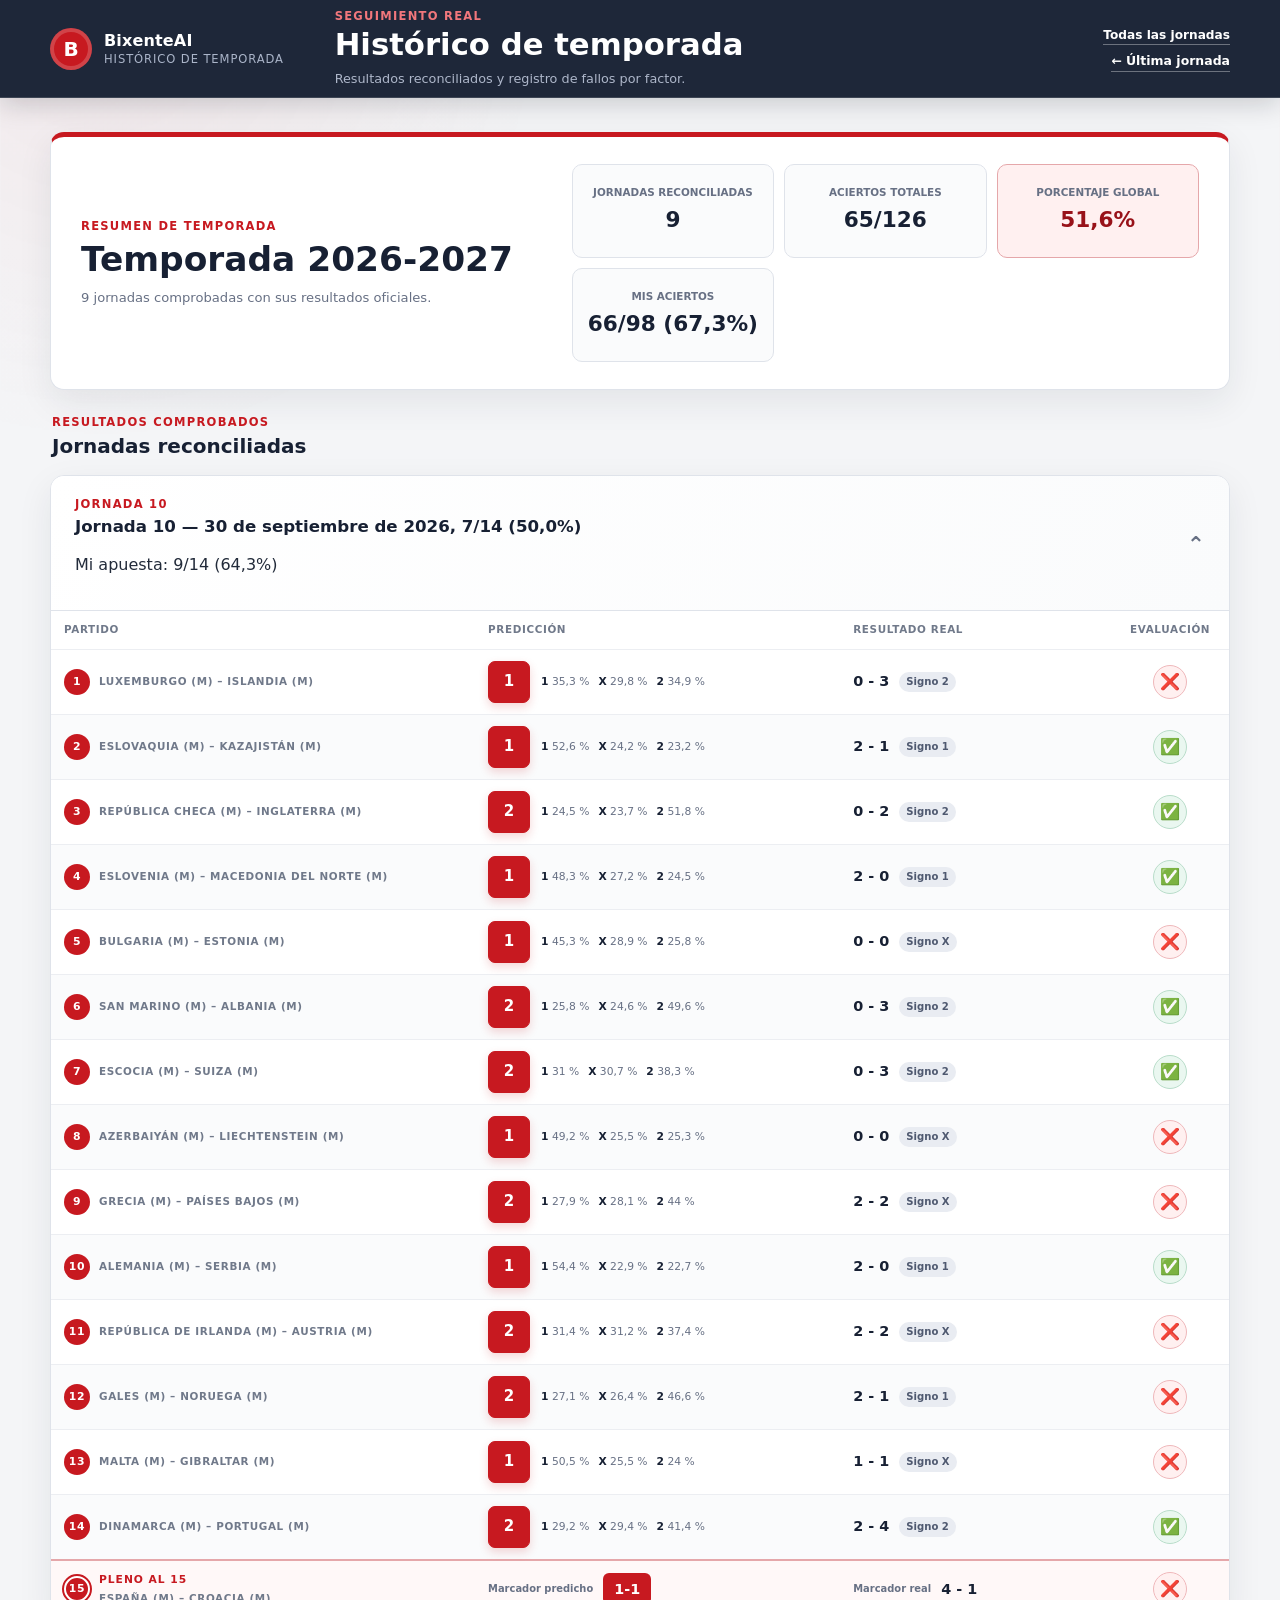
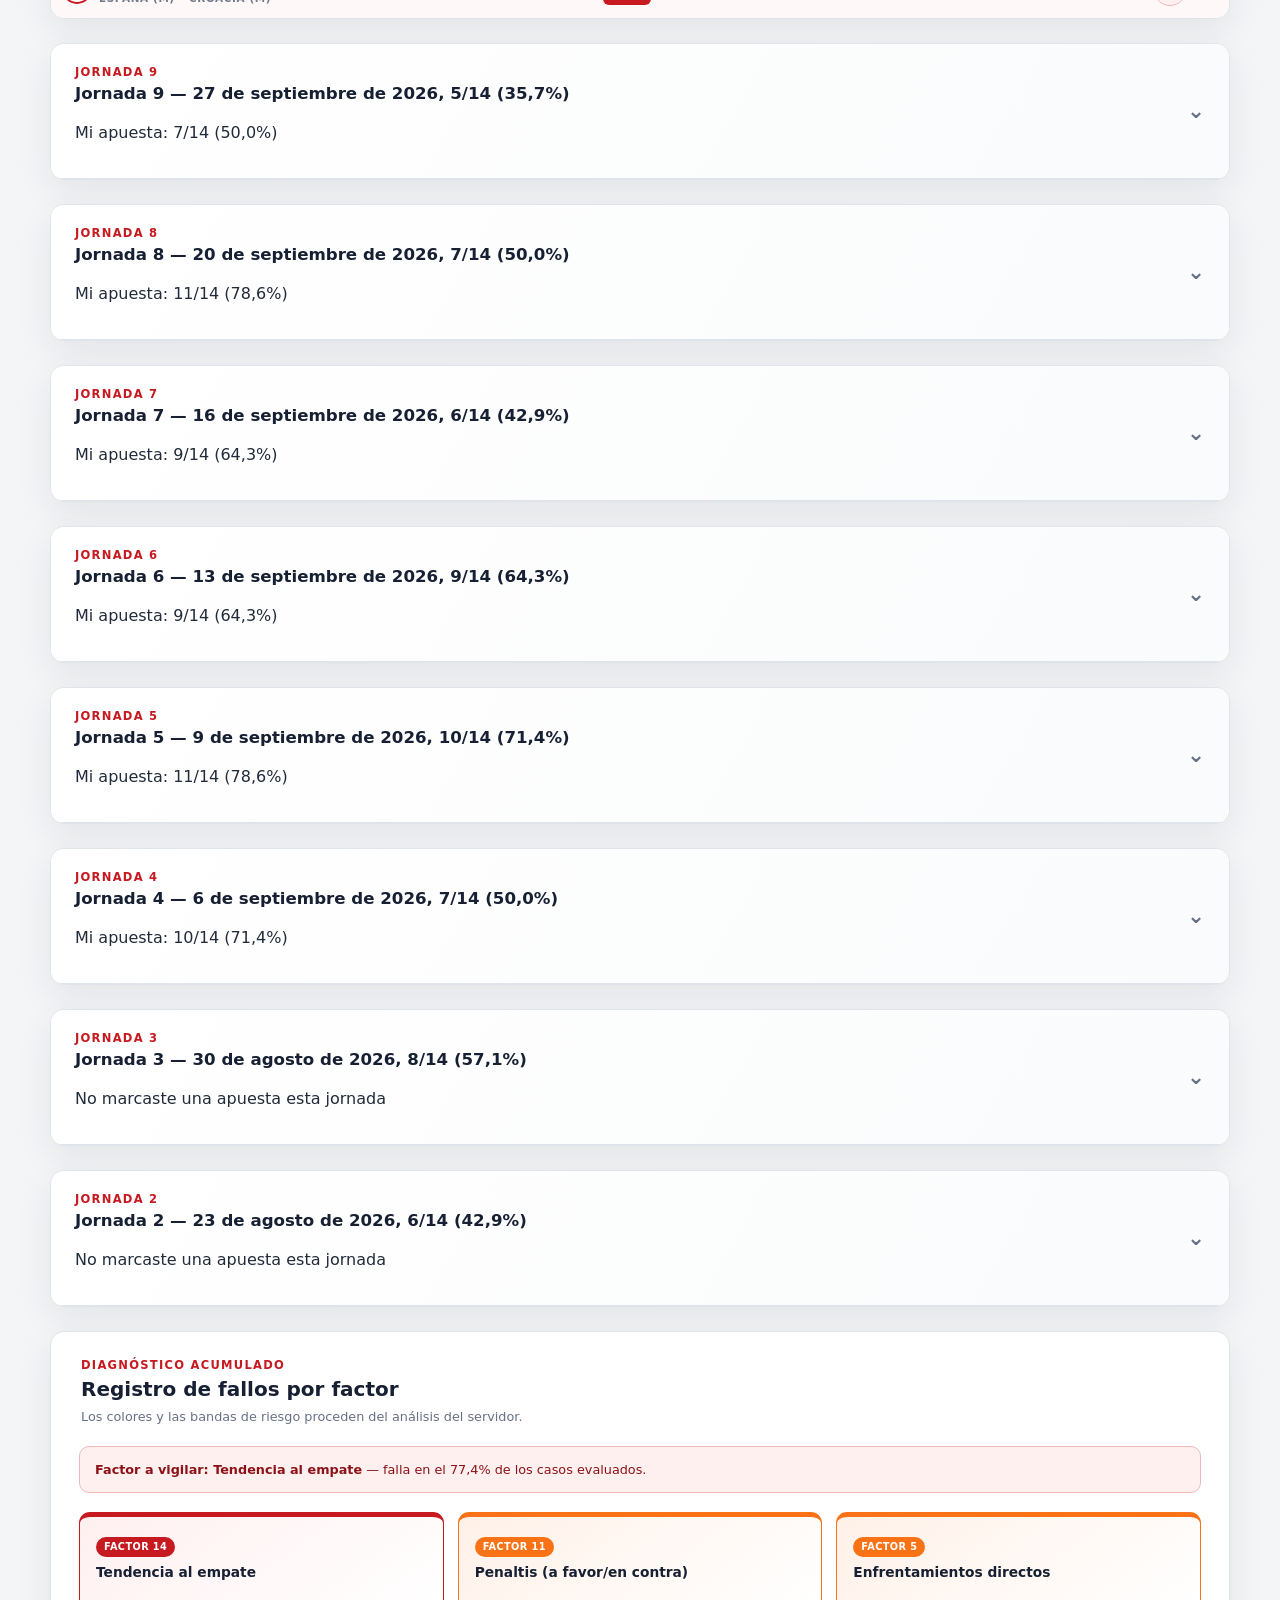
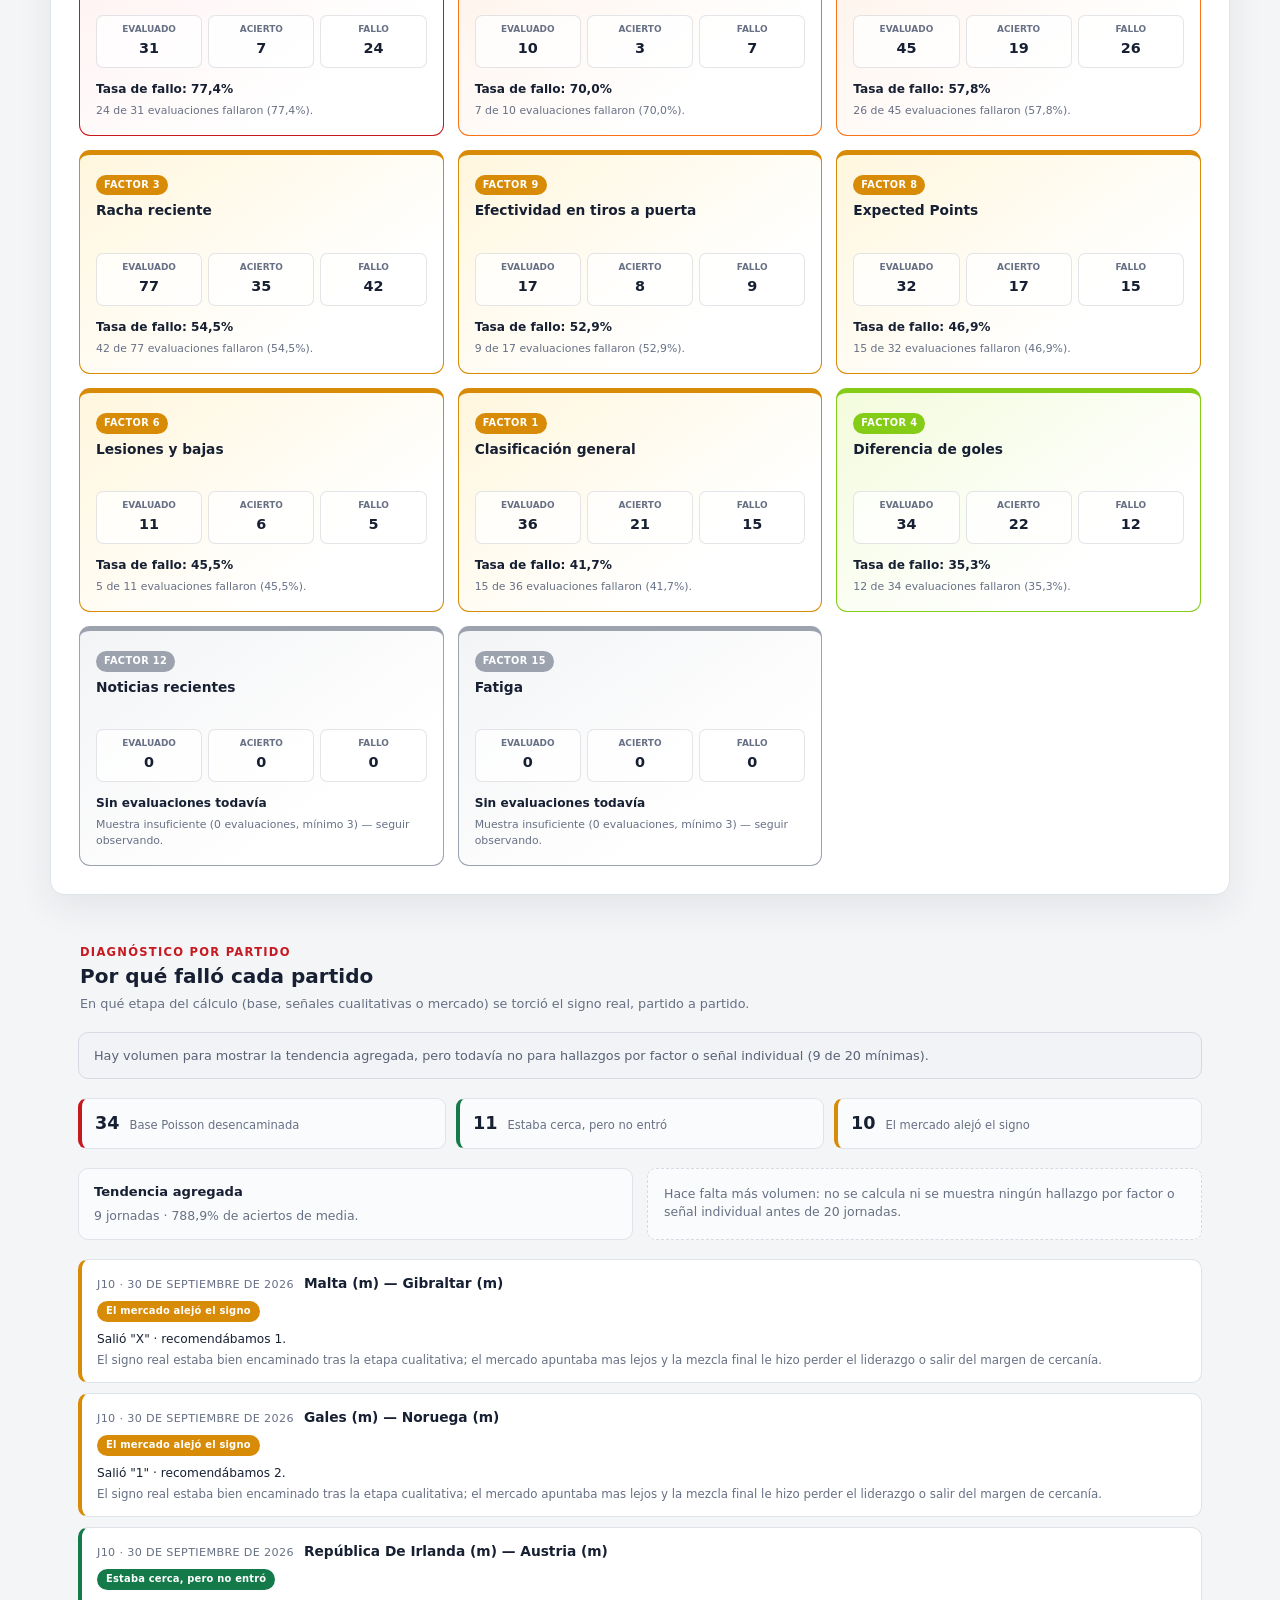
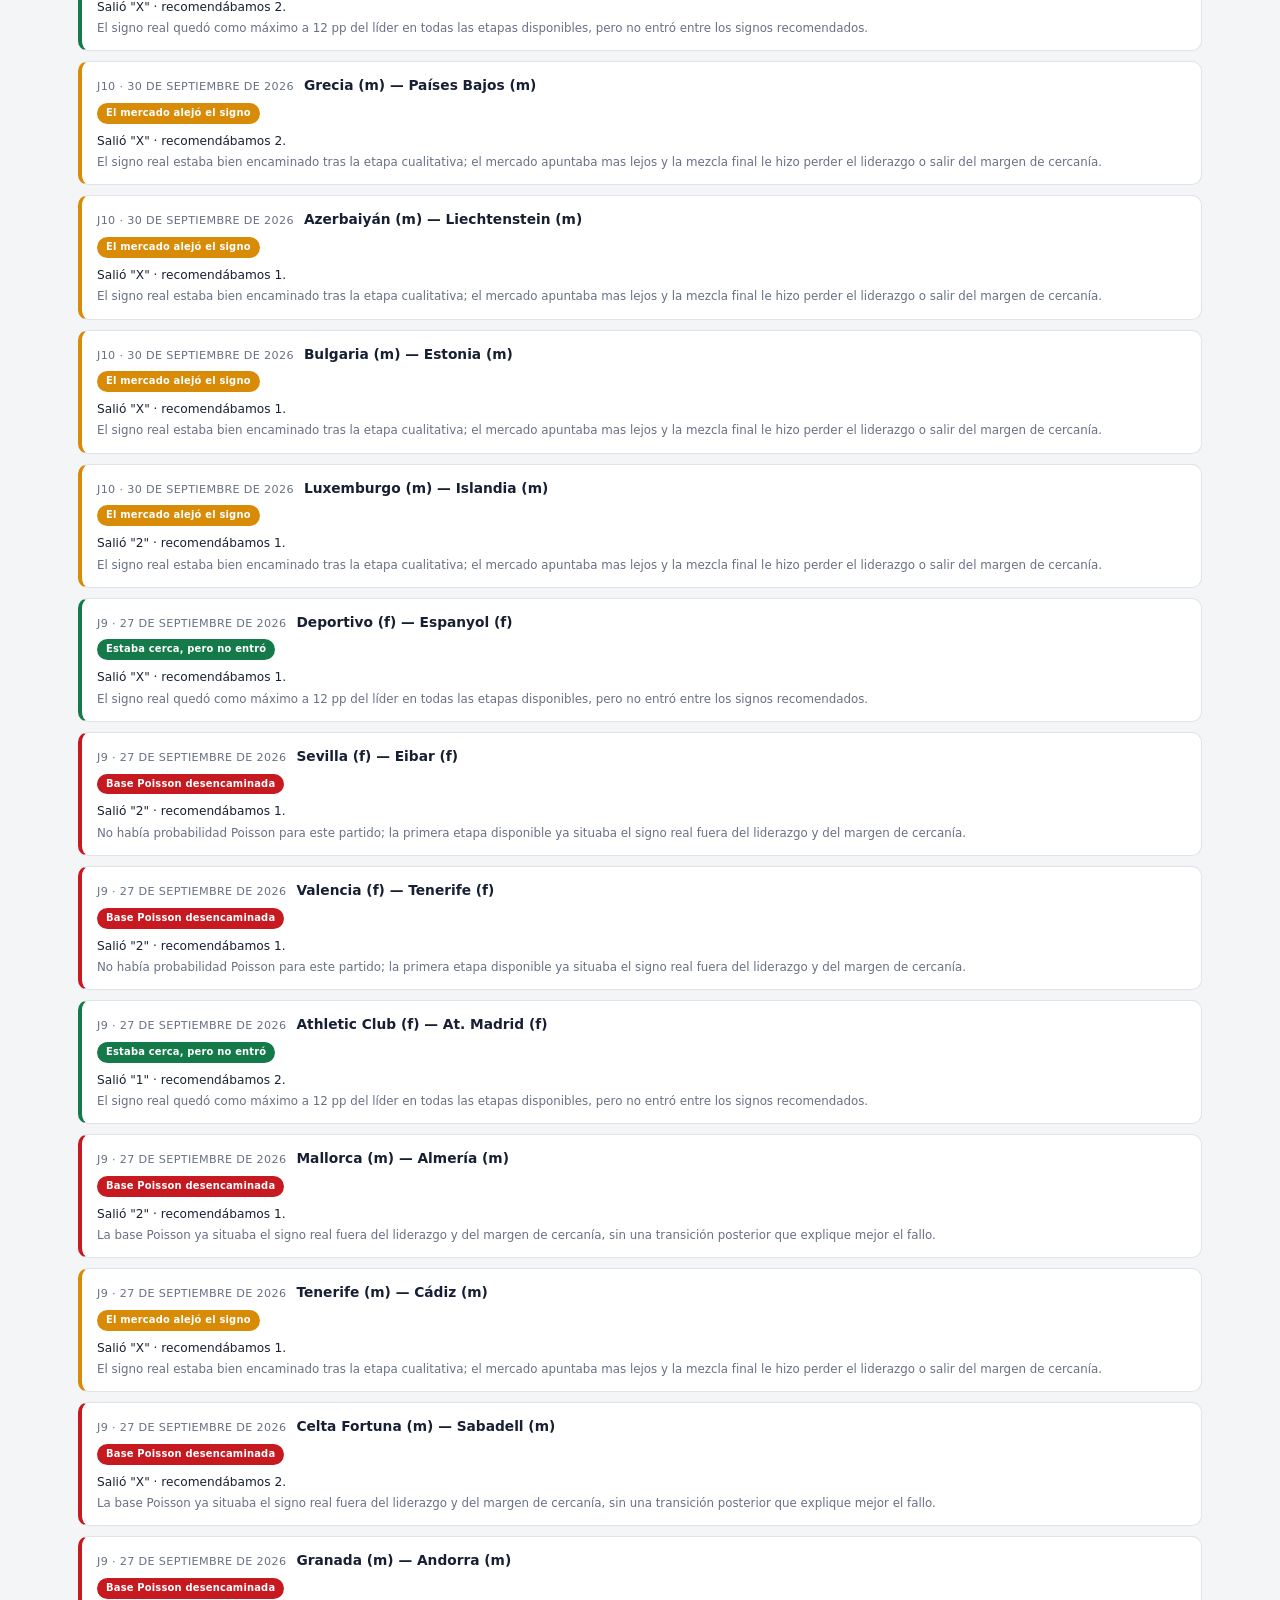
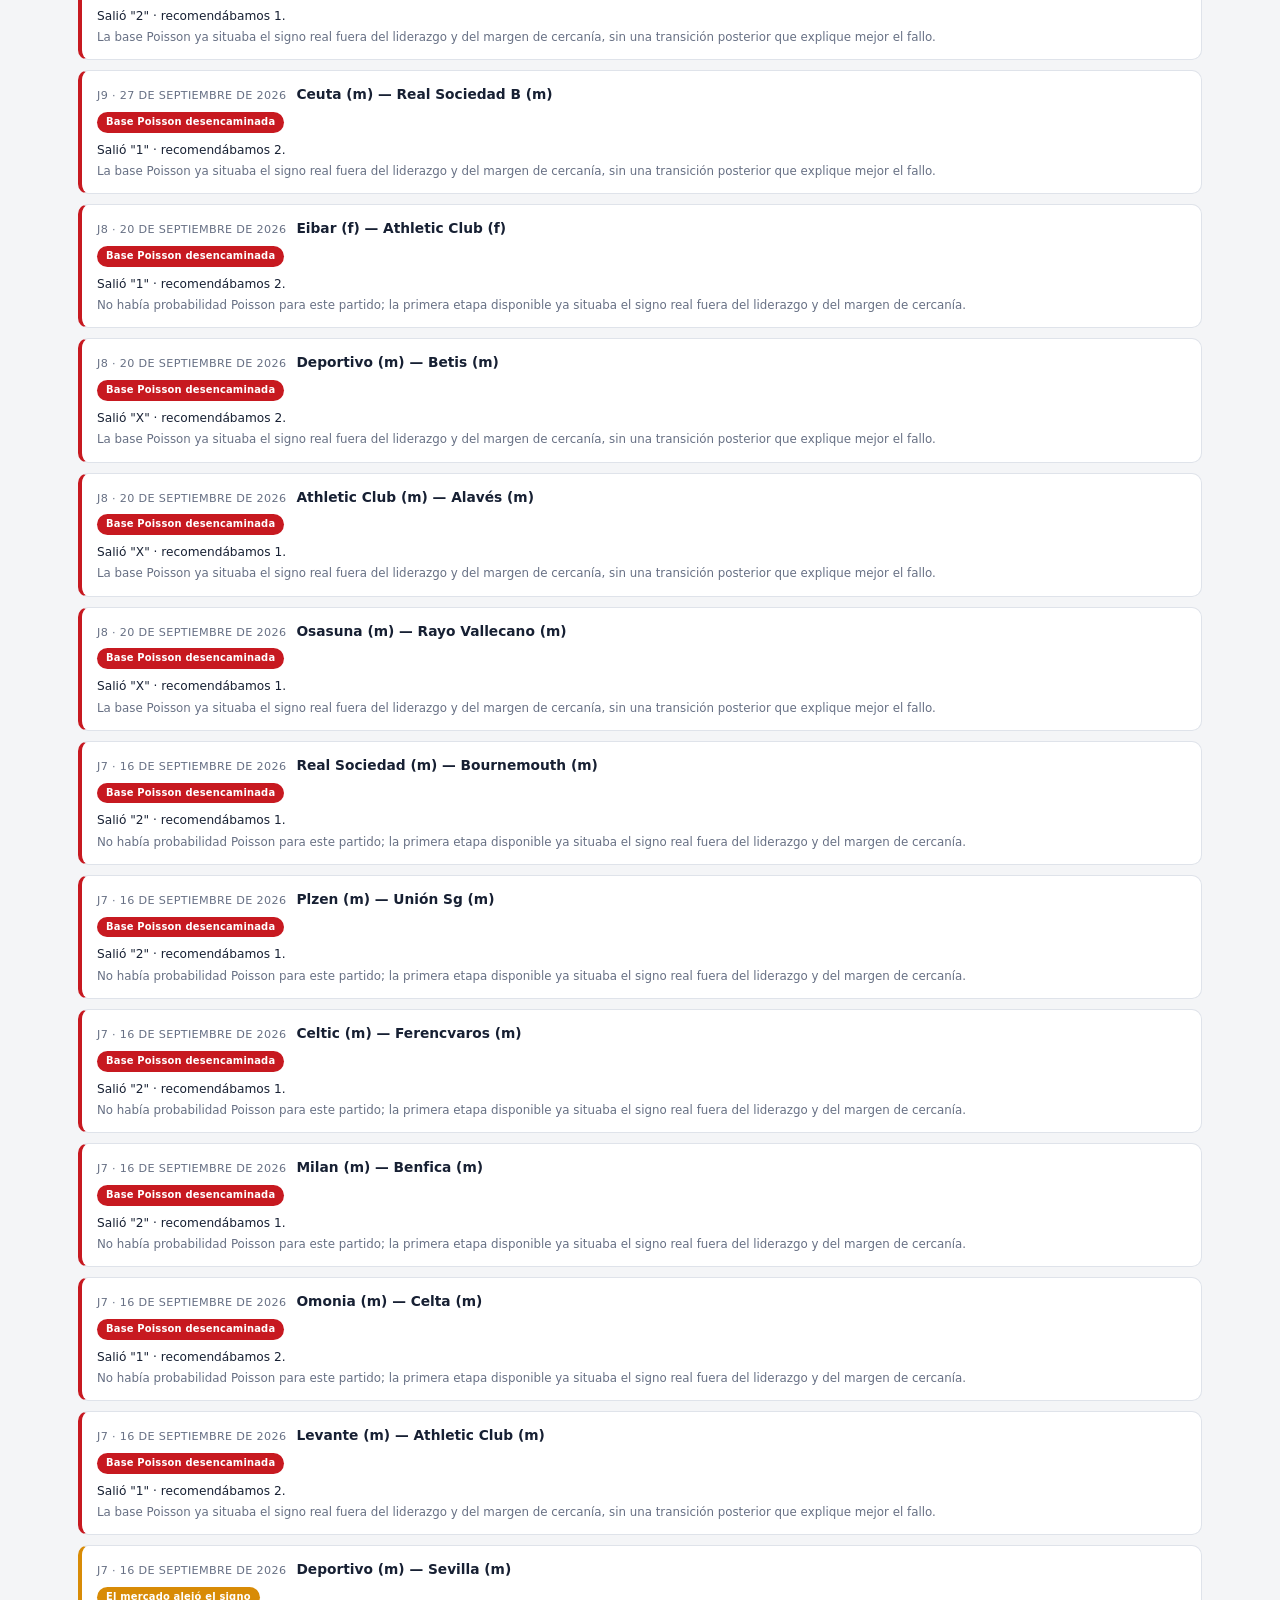
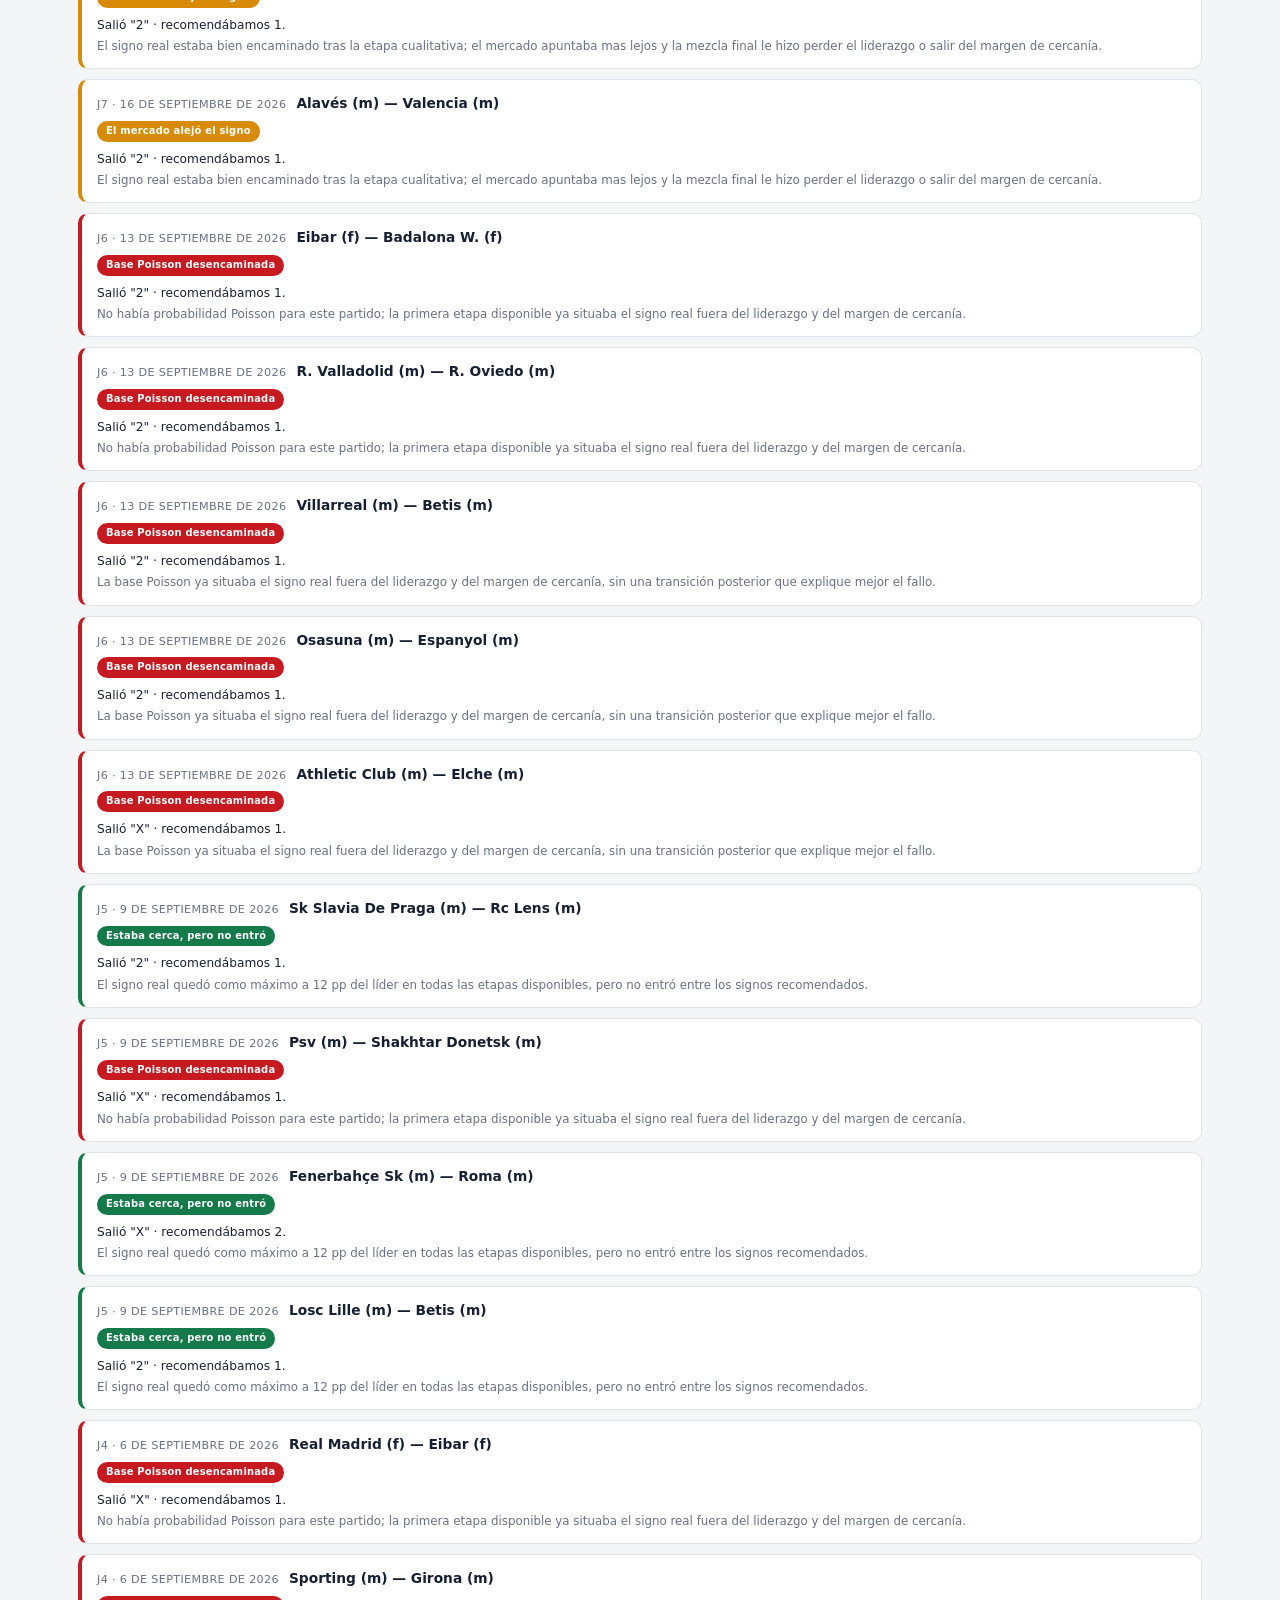
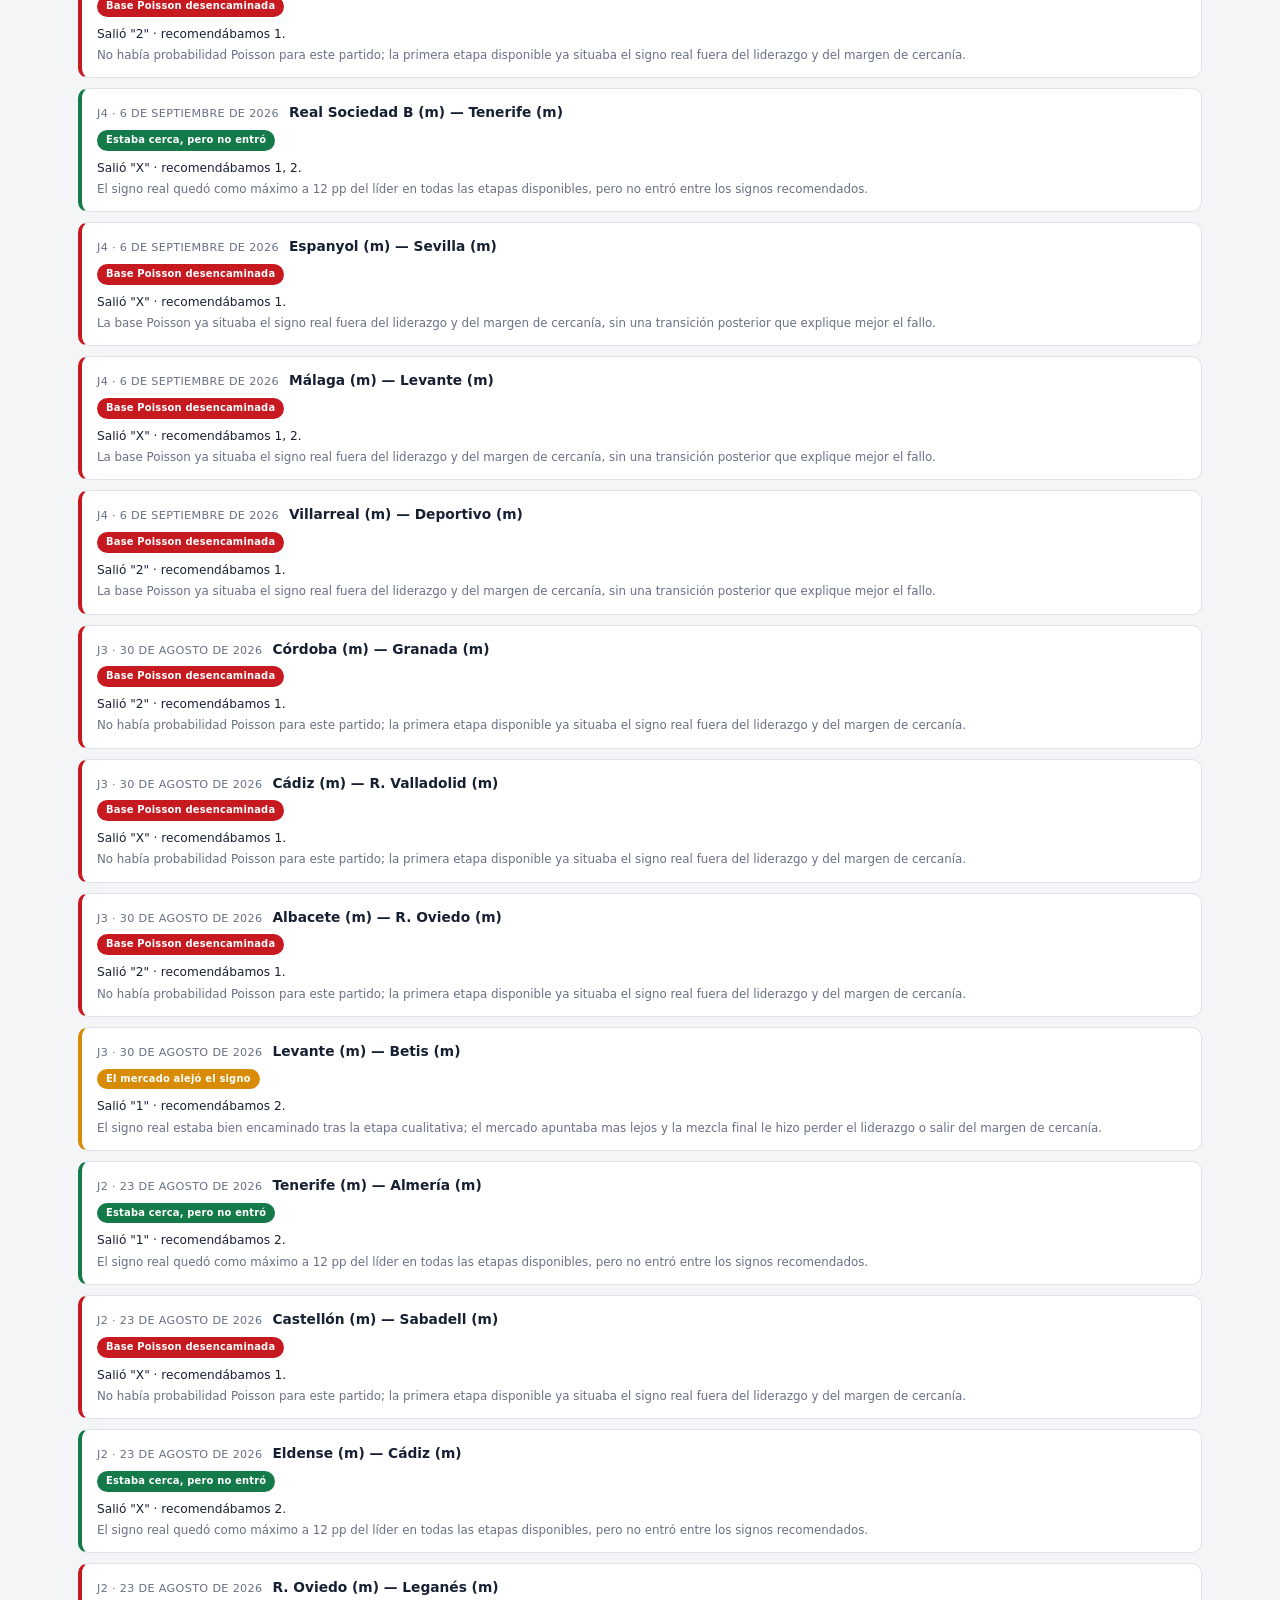
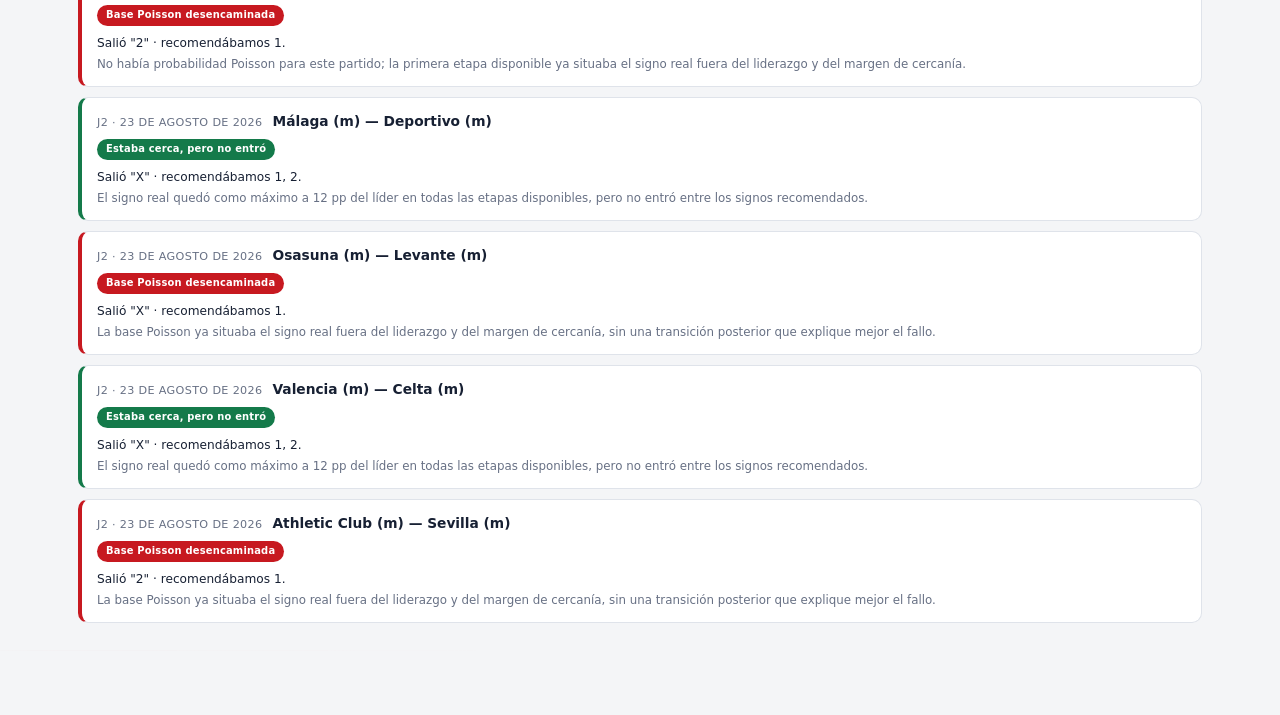
==== commit 044a8abb: "Actualiza el boleto movil publicado" ====
--- a/historico.html
+++ b/historico.html
@@ -94,8 +94,8 @@
       });
     </script>
         <script>
-      window.__HISTORICO_DATA__ = {"temporada":"2026-2027","resumen":{"jornadas_reconciliadas":6,"aciertos_totales":46,"partidos_totales":84,"porcentaje_aciertos":54.76190476190476,"mi_apuesta_resumen":{"jornadas_jugadas":4,"aciertos_totales":39,"partidos_totales":56,"porcentaje_aciertos":69.64285714285714}},"jornadas":[{"jornada":2,"fecha_sorteo":"2026-08-23","aciertos_estricto":6,"porcentaje_estricto":42.857142857142854,"pleno_al_15":{"prediccion":"1-1","resultado":"2 - 2","acertado":false},"partidos":[{"posicion":1,"local":"Athletic Club (m)","visitante":"Sevilla (m)","probabilidades":{"1":0.527585113800681,"X":0.24038329371749578,"2":0.23203159248182323},"signo_predicho_estricto":"1","signo_real":"2","marcador_real":"1 - 3","acierto_estricto":false},{"posicion":2,"local":"Valencia (m)","visitante":"Celta (m)","probabilidades":{"1":0.38538784548631866,"X":0.29246299265954856,"2":0.3221491618541328},"signo_predicho_estricto":"1","signo_real":"X","marcador_real":"0 - 0","acierto_estricto":false},{"posicion":3,"local":"Espanyol (m)","visitante":"Real Madrid (m)","probabilidades":{"1":0.13892646623539046,"X":0.185492604396265,"2":0.6755809293683446},"signo_predicho_estricto":"2","signo_real":"2","marcador_real":"1 - 2","acierto_estricto":true},{"posicion":4,"local":"Getafe (m)","visitante":"Racing Santander (m)","probabilidades":{"1":0.3473363410356993,"X":0.31864106982287715,"2":0.33402258914142346},"signo_predicho_estricto":"1","signo_real":"1","marcador_real":"1 - 0","acierto_estricto":true},{"posicion":5,"local":"Elche (m)","visitante":"Barcelona (m)","probabilidades":{"1":0.12252012300645321,"X":0.13136752732956883,"2":0.746112349663978},"signo_predicho_estricto":"2","signo_real":"2","marcador_real":"0 - 5","acierto_estricto":true},{"posicion":6,"local":"Osasuna (m)","visitante":"Levante (m)","probabilidades":{"1":0.5580463334424154,"X":0.22482771345585323,"2":0.2171259531017314},"signo_predicho_estricto":"1","signo_real":"X","marcador_real":"0 - 0","acierto_estricto":false},{"posicion":7,"local":"Málaga (m)","visitante":"Deportivo (m)","probabilidades":{"1":0.3812235022762473,"X":0.29155299544750535,"2":0.3272235022762473},"signo_predicho_estricto":"1","signo_real":"X","marcador_real":"1 - 1","acierto_estricto":false},{"posicion":8,"local":"R. Oviedo (m)","visitante":"Leganés (m)","probabilidades":{"1":0.57,"X":0.28,"2":0.15},"signo_predicho_estricto":"1","signo_real":"2","marcador_real":"0 - 1","acierto_estricto":false},{"posicion":9,"local":"Ceuta (m)","visitante":"Las Palmas (m)","probabilidades":{"1":0.19,"X":0.24,"2":0.57},"signo_predicho_estricto":"2","signo_real":"2","marcador_real":"0 - 2","acierto_estricto":true},{"posicion":10,"local":"Eldense (m)","visitante":"Cádiz (m)","probabilidades":{"1":0.28,"X":0.31,"2":0.41},"signo_predicho_estricto":"2","signo_real":"X","marcador_real":"2 - 2","acierto_estricto":false},{"posicion":11,"local":"Eibar (m)","visitante":"R. Valladolid (m)","probabilidades":{"1":0.51,"X":0.31,"2":0.18},"signo_predicho_estricto":"1","signo_real":"1","marcador_real":"1 - 0","acierto_estricto":true},{"posicion":12,"local":"Castellón (m)","visitante":"Sabadell (m)","probabilidades":{"1":0.76,"X":0.16,"2":0.08},"signo_predicho_estricto":"1","signo_real":"X","marcador_real":"0 - 0","acierto_estricto":false},{"posicion":13,"local":"Sporting (m)","visitante":"Burgos (m)","probabilidades":{"1":0.47,"X":0.31,"2":0.22},"signo_predicho_estricto":"1","signo_real":"1","marcador_real":"1 - 0","acierto_estricto":true},{"posicion":14,"local":"Tenerife (m)","visitante":"Almería (m)","probabilidades":{"1":0.3,"X":0.29,"2":0.41},"signo_predicho_estricto":"2","signo_real":"1","marcador_real":"1 - 0","acierto_estricto":false},{"posicion":15,"local":"At. Madrid (m)","visitante":"Villarreal (m)","marcador_predicho":"1-1","marcador_real":"2 - 2","acierto_estricto":false}],"mi_apuesta":null},{"jornada":3,"fecha_sorteo":"2026-08-30","aciertos_estricto":8,"porcentaje_estricto":57.142857142857146,"pleno_al_15":{"prediccion":"2-0","resultado":"5 - 2","acertado":false},"partidos":[{"posicion":1,"local":"Levante (m)","visitante":"Betis (m)","probabilidades":{"1":0.27639300846325376,"X":0.24274093905055147,"2":0.48086605248619474},"signo_predicho_estricto":"2","signo_real":"1","marcador_real":"5 - 2","acierto_estricto":false},{"posicion":2,"local":"Real Sociedad (m)","visitante":"Espanyol (m)","probabilidades":{"1":0.5678542696500848,"X":0.22866030635217788,"2":0.2034854239977373},"signo_predicho_estricto":"1","signo_real":"1","marcador_real":"2 - 1","acierto_estricto":true},{"posicion":3,"local":"Sevilla (m)","visitante":"At. Madrid (m)","probabilidades":{"1":0.25699205719743795,"X":0.2705423252370052,"2":0.47246561756555683},"signo_predicho_estricto":"2","signo_real":"2","marcador_real":"1 - 3","acierto_estricto":true},{"posicion":4,"local":"Real Madrid (m)","visitante":"Málaga (m)","probabilidades":{"1":0.7679606727543655,"X":0.12882481531248408,"2":0.10321451193315037},"signo_predicho_estricto":"1","signo_real":"1","marcador_real":"4 - 0","acierto_estricto":true},{"posicion":5,"local":"Deportivo (m)","visitante":"Valencia (m)","probabilidades":{"1":0.3922968101042601,"X":0.28347837809405185,"2":0.32422481180168816},"signo_predicho_estricto":"1","signo_real":"1","marcador_real":"3 - 1","acierto_estricto":true},{"posicion":6,"local":"Celta (m)","visitante":"Athletic Club (m)","probabilidades":{"1":0.3708102608425506,"X":0.27615889088473483,"2":0.3530308482727145},"signo_predicho_estricto":"1","signo_real":"2","marcador_real":"0 - 2","acierto_estricto":false},{"posicion":7,"local":"Osasuna (m)","visitante":"Getafe (m)","probabilidades":{"1":0.47663800163401004,"X":0.2928982039714257,"2":0.23046379439456427},"signo_predicho_estricto":"1","signo_real":"1","marcador_real":"1 - 0","acierto_estricto":true},{"posicion":8,"local":"Albacete (m)","visitante":"R. Oviedo (m)","probabilidades":{"1":0.41,"X":0.32,"2":0.27},"signo_predicho_estricto":"1","signo_real":"2","marcador_real":"0 - 1","acierto_estricto":false},{"posicion":9,"local":"Cádiz (m)","visitante":"R. Valladolid (m)","probabilidades":{"1":0.5,"X":0.29,"2":0.21},"signo_predicho_estricto":"1","signo_real":"X","marcador_real":"1 - 1","acierto_estricto":false},{"posicion":10,"local":"Córdoba (m)","visitante":"Granada (m)","probabilidades":{"1":0.45,"X":0.32,"2":0.23},"signo_predicho_estricto":"1","signo_real":"2","marcador_real":"1 - 3","acierto_estricto":false},{"posicion":11,"local":"Athletic Club (f)","visitante":"Badalona W. (f)","probabilidades":{"1":0.71,"X":0.16,"2":0.13},"signo_predicho_estricto":"1","signo_real":"1","marcador_real":"3 - 1","acierto_estricto":true},{"posicion":12,"local":"Eibar (f)","visitante":"Espanyol (f)","probabilidades":{"1":0.31,"X":0.3,"2":0.39},"signo_predicho_estricto":"2","signo_real":"1","marcador_real":"1 - 0","acierto_estricto":false},{"posicion":13,"local":"Alavés (f)","visitante":"Valencia (f)","probabilidades":{"1":0.48,"X":0.26,"2":0.26},"signo_predicho_estricto":"1","signo_real":"1","marcador_real":"2 - 0","acierto_estricto":true},{"posicion":14,"local":"Real Madrid (f)","visitante":"At. Madrid (f)","probabilidades":{"1":0.74,"X":0.15,"2":0.11},"signo_predicho_estricto":"1","signo_real":"1","marcador_real":"3 - 2","acierto_estricto":true},{"posicion":15,"local":"Barcelona (m)","visitante":"Rayo Vallecano (m)","marcador_predicho":"2-0","marcador_real":"5 - 2","acierto_estricto":false}],"mi_apuesta":null},{"jornada":4,"fecha_sorteo":"2026-09-06","aciertos_estricto":7,"porcentaje_estricto":50.0,"pleno_al_15":{"prediccion":"0-1","resultado":"1 - 1","acertado":false},"partidos":[{"posicion":1,"local":"Athletic Club (m)","visitante":"At. Madrid (m)","probabilidades":{"1":0.35311008678042494,"X":0.2803167022740899,"2":0.3665732109454852},"signo_predicho_estricto":"2","signo_real":"1","marcador_real":"3 - 0","acierto_estricto":false},{"posicion":2,"local":"Rayo Vallecano (m)","visitante":"Racing Santander (m)","probabilidades":{"1":0.48762365351548215,"X":0.2594002717190631,"2":0.2529760747654548},"signo_predicho_estricto":"1","signo_real":"1","marcador_real":"3 - 2","acierto_estricto":true},{"posicion":3,"local":"Villarreal (m)","visitante":"Deportivo (m)","probabilidades":{"1":0.6063838465088442,"X":0.19507357427174166,"2":0.19854257921941418},"signo_predicho_estricto":"1","signo_real":"2","marcador_real":"2 - 3","acierto_estricto":false},{"posicion":4,"local":"Valencia (m)","visitante":"Barcelona (m)","probabilidades":{"1":0.16778221981029393,"X":0.16793962373031596,"2":0.6642781564593901},"signo_predicho_estricto":"2","signo_real":"2","marcador_real":"0 - 5","acierto_estricto":true},{"posicion":5,"local":"Alavés (m)","visitante":"Osasuna (m)","probabilidades":{"1":0.4170230852621225,"X":0.3091014789075768,"2":0.2738754358303007},"signo_predicho_estricto":"1","signo_real":"1","marcador_real":"5 - 2","acierto_estricto":true},{"posicion":6,"local":"Málaga (m)","visitante":"Levante (m)","probabilidades":{"1":0.37019822297266725,"X":0.2667590571103214,"2":0.3630427199170113},"signo_predicho_estricto":"1","signo_real":"X","marcador_real":"0 - 0","acierto_estricto":false},{"posicion":7,"local":"Espanyol (m)","visitante":"Sevilla (m)","probabilidades":{"1":0.3923636320256906,"X":0.26750823957985,"2":0.3401281283944594},"signo_predicho_estricto":"1","signo_real":"X","marcador_real":"1 - 1","acierto_estricto":false},{"posicion":8,"local":"Real Sociedad B (m)","visitante":"Tenerife (m)","probabilidades":{"1":0.37,"X":0.27,"2":0.36},"signo_predicho_estricto":"1","signo_real":"X","marcador_real":"1 - 1","acierto_estricto":false},{"posicion":9,"local":"Sporting (m)","visitante":"Girona (m)","probabilidades":{"1":0.42,"X":0.3,"2":0.28},"signo_predicho_estricto":"1","signo_real":"2","marcador_real":"0 - 2","acierto_estricto":false},{"posicion":10,"local":"Almería (m)","visitante":"Cádiz (m)","probabilidades":{"1":0.66,"X":0.23,"2":0.11},"signo_predicho_estricto":"1","signo_real":"1","marcador_real":"3 - 2","acierto_estricto":true},{"posicion":11,"local":"Sevilla (f)","visitante":"Barcelona (f)","probabilidades":{"1":0.07,"X":0.06,"2":0.87},"signo_predicho_estricto":"2","signo_real":"2","marcador_real":"0 - 4","acierto_estricto":true},{"posicion":12,"local":"Logroño (f)","visitante":"Athletic Club (f)","probabilidades":{"1":0.16,"X":0.22,"2":0.62},"signo_predicho_estricto":"2","signo_real":"2","marcador_real":"0 - 1","acierto_estricto":true},{"posicion":13,"local":"At. Madrid (f)","visitante":"Alavés (f)","probabilidades":{"1":0.85,"X":0.09,"2":0.06},"signo_predicho_estricto":"1","signo_real":"1","marcador_real":"1 - 0","acierto_estricto":true},{"posicion":14,"local":"Real Madrid (f)","visitante":"Eibar (f)","probabilidades":{"1":0.9,"X":0.06,"2":0.04},"signo_predicho_estricto":"1","signo_real":"X","marcador_real":"0 - 0","acierto_estricto":false},{"posicion":15,"local":"Getafe (m)","visitante":"Celta (m)","marcador_predicho":"0-1","marcador_real":"1 - 1","acierto_estricto":false}],"mi_apuesta":{"aciertos":10,"porcentaje":71.42857142857143,"partidos_marcados":14,"pleno15_marcador_real":"1-1","pleno15_acertado":false}},{"jornada":5,"fecha_sorteo":"2026-09-09","aciertos_estricto":10,"porcentaje_estricto":71.42857142857143,"pleno_al_15":{"prediccion":null,"resultado":"2 - 1","acertado":null},"partidos":[{"posicion":1,"local":"Borussia Dortmund (m)","visitante":"Villarreal (m)","probabilidades":{"1":0.7,"X":0.17,"2":0.13},"signo_predicho_estricto":"1","signo_real":"1","marcador_real":"3 - 2","acierto_estricto":true},{"posicion":2,"local":"Oporto (m)","visitante":"Manchester City (m)","probabilidades":{"1":0.18,"X":0.22,"2":0.6},"signo_predicho_estricto":"2","signo_real":"2","marcador_real":"0 - 2","acierto_estricto":true},{"posicion":3,"local":"Losc Lille (m)","visitante":"Betis (m)","probabilidades":{"1":0.4,"X":0.3,"2":0.3},"signo_predicho_estricto":"1","signo_real":"2","marcador_real":"2 - 3","acierto_estricto":false},{"posicion":4,"local":"Real Madrid (m)","visitante":"Inter De Milán (m)","probabilidades":{"1":0.72,"X":0.16,"2":0.12},"signo_predicho_estricto":"1","signo_real":"1","marcador_real":"2 - 1","acierto_estricto":true},{"posicion":5,"local":"Barcelona (m)","visitante":"Feyenoord (m)","probabilidades":{"1":0.86,"X":0.08,"2":0.06},"signo_predicho_estricto":"1","signo_real":"1","marcador_real":"5 - 1","acierto_estricto":true},{"posicion":6,"local":"Psg (m)","visitante":"Slovan Bratislava (m)","probabilidades":{"1":0.85,"X":0.08,"2":0.07},"signo_predicho_estricto":"1","signo_real":"1","marcador_real":"6 - 1","acierto_estricto":true},{"posicion":7,"local":"Sporting De Portugal (m)","visitante":"Galatasaray (m)","probabilidades":{"1":0.54,"X":0.27,"2":0.19},"signo_predicho_estricto":"1","signo_real":"1","marcador_real":"3 - 1","acierto_estricto":true},{"posicion":8,"local":"Nápoles (m)","visitante":"Arsenal (m)","probabilidades":{"1":0.17,"X":0.24,"2":0.59},"signo_predicho_estricto":"2","signo_real":"2","marcador_real":"0 - 1","acierto_estricto":true},{"posicion":9,"local":"Fenerbahçe Sk (m)","visitante":"Roma (m)","probabilidades":{"1":0.32,"X":0.31,"2":0.37},"signo_predicho_estricto":"2","signo_real":"X","marcador_real":"1 - 1","acierto_estricto":false},{"posicion":10,"local":"Psv (m)","visitante":"Shakhtar Donetsk (m)","probabilidades":{"1":0.67,"X":0.2,"2":0.13},"signo_predicho_estricto":"1","signo_real":"X","marcador_real":"1 - 1","acierto_estricto":false},{"posicion":11,"local":"Como 1907 (m)","visitante":"Rb. Leipzig (m)","probabilidades":{"1":0.48,"X":0.26,"2":0.26},"signo_predicho_estricto":"1","signo_real":"1","marcador_real":"4 - 1","acierto_estricto":true},{"posicion":12,"local":"Bayern De Múnich (m)","visitante":"Bodo Glimt (m)","probabilidades":{"1":0.83,"X":0.09,"2":0.08},"signo_predicho_estricto":"1","signo_real":"1","marcador_real":"5 - 0","acierto_estricto":true},{"posicion":13,"local":"Manchester United (m)","visitante":"Sabah (m)","probabilidades":{"1":0.84,"X":0.09,"2":0.07},"signo_predicho_estricto":"1","signo_real":"1","marcador_real":"4 - 0","acierto_estricto":true},{"posicion":14,"local":"Sk Slavia De Praga (m)","visitante":"Rc Lens (m)","probabilidades":{"1":0.36,"X":0.31,"2":0.33},"signo_predicho_estricto":"1","signo_real":"2","marcador_real":"2 - 3","acierto_estricto":false},{"posicion":15,"local":"Liverpool (m)","visitante":"At. Madrid (m)","marcador_predicho":null,"marcador_real":"2 - 1","acierto_estricto":null}],"mi_apuesta":{"aciertos":11,"porcentaje":78.57142857142857,"partidos_marcados":14,"pleno15_marcador_real":"2-1","pleno15_acertado":false}},{"jornada":6,"fecha_sorteo":"2026-09-13","aciertos_estricto":9,"porcentaje_estricto":64.28571428571429,"pleno_al_15":{"prediccion":"1-1","resultado":"0 - 3","acertado":false},"partidos":[{"posicion":1,"local":"Athletic Club (m)","visitante":"Elche (m)","probabilidades":{"1":0.6600233180692204,"X":0.1956795755064869,"2":0.14429710642429275},"signo_predicho_estricto":"1","signo_real":"X","marcador_real":"1 - 1","acierto_estricto":false},{"posicion":2,"local":"Levante (m)","visitante":"Barcelona (m)","probabilidades":{"1":0.11741502199396367,"X":0.13144010813421447,"2":0.7511448698718218},"signo_predicho_estricto":"2","signo_real":"2","marcador_real":"2 - 4","acierto_estricto":true},{"posicion":3,"local":"Osasuna (m)","visitante":"Espanyol (m)","probabilidades":{"1":0.5191469005549594,"X":0.26872659140145855,"2":0.21212650804358207},"signo_predicho_estricto":"1","signo_real":"2","marcador_real":"0 - 2","acierto_estricto":false},{"posicion":4,"local":"Racing De Santander (m)","visitante":"Alavés (m)","probabilidades":{"1":0.3645628624171434,"X":0.280616733807091,"2":0.35482040377576557},"signo_predicho_estricto":"1","signo_real":"1","marcador_real":"2 - 1","acierto_estricto":true},{"posicion":5,"local":"Real Madrid (m)","visitante":"Rayo Vallecano (m)","probabilidades":{"1":0.7666045687593755,"X":0.13747949109252833,"2":0.09591594014809618},"signo_predicho_estricto":"1","signo_real":"1","marcador_real":"4 - 1","acierto_estricto":true},{"posicion":6,"local":"Sevilla (m)","visitante":"Valencia (m)","probabilidades":{"1":0.4571853537234152,"X":0.25942300567529936,"2":0.28339164060128547},"signo_predicho_estricto":"1","signo_real":"1","marcador_real":"1 - 0","acierto_estricto":true},{"posicion":7,"local":"Villarreal (m)","visitante":"Betis (m)","probabilidades":{"1":0.49252283025126525,"X":0.23987536688069205,"2":0.2676018028680427},"signo_predicho_estricto":"1","signo_real":"2","marcador_real":"1 - 2","acierto_estricto":false},{"posicion":8,"local":"Cádiz (m)","visitante":"Las Palmas (m)","probabilidades":{"1":0.29,"X":0.34,"2":0.37},"signo_predicho_estricto":"2","signo_real":"2","marcador_real":"0 - 1","acierto_estricto":true},{"posicion":9,"local":"Tenerife (m)","visitante":"Leganés (m)","probabilidades":{"1":0.38,"X":0.32,"2":0.3},"signo_predicho_estricto":"1","signo_real":"1","marcador_real":"2 - 0","acierto_estricto":true},{"posicion":10,"local":"R. Valladolid (m)","visitante":"R. Oviedo (m)","probabilidades":{"1":0.44,"X":0.34,"2":0.22},"signo_predicho_estricto":"1","signo_real":"2","marcador_real":"0 - 3","acierto_estricto":false},{"posicion":11,"local":"Alavés (f)","visitante":"Granada (f)","probabilidades":{"1":0.6,"X":0.24,"2":0.16},"signo_predicho_estricto":"1","signo_real":"1","marcador_real":"1 - 0","acierto_estricto":true},{"posicion":12,"local":"Logroño (f)","visitante":"Valencia (f)","probabilidades":{"1":0.56,"X":0.22,"2":0.22},"signo_predicho_estricto":"1","signo_real":"1","marcador_real":"2 - 1","acierto_estricto":true},{"posicion":13,"local":"Eibar (f)","visitante":"Badalona W. (f)","probabilidades":{"1":0.62,"X":0.22,"2":0.16},"signo_predicho_estricto":"1","signo_real":"2","marcador_real":"1 - 4","acierto_estricto":false},{"posicion":14,"local":"Madrid Cff (f)","visitante":"Sevilla (f)","probabilidades":{"1":0.78,"X":0.13,"2":0.09},"signo_predicho_estricto":"1","signo_real":"1","marcador_real":"1 - 0","acierto_estricto":true},{"posicion":15,"local":"Real Sociedad (m)","visitante":"At. Madrid (m)","marcador_predicho":"1-1","marcador_real":"0 - 3","acierto_estricto":false}],"mi_apuesta":{"aciertos":9,"porcentaje":64.28571428571429,"partidos_marcados":14,"pleno15_marcador_real":"0-3","pleno15_acertado":false}},{"jornada":7,"fecha_sorteo":"2026-09-16","aciertos_estricto":6,"porcentaje_estricto":42.857142857142854,"pleno_al_15":{"prediccion":"1-1","resultado":"1 - 3","acertado":false},"partidos":[{"posicion":1,"local":"Rayo Vallecano (m)","visitante":"Espanyol (m)","probabilidades":{"1":0.5215342699566674,"X":0.2567094619205372,"2":0.2217562681227955},"signo_predicho_estricto":"1","signo_real":"1","marcador_real":"2 - 1","acierto_estricto":true},{"posicion":2,"local":"Alavés (m)","visitante":"Valencia (m)","probabilidades":{"1":0.43631791207925613,"X":0.2564681324647926,"2":0.30721395545595126},"signo_predicho_estricto":"1","signo_real":"2","marcador_real":"0 - 1","acierto_estricto":false},{"posicion":3,"local":"Elche (m)","visitante":"Real Madrid (m)","probabilidades":{"1":0.14718865101460804,"X":0.15770249067692674,"2":0.6951088583084652},"signo_predicho_estricto":"2","signo_real":"2","marcador_real":"2 - 3","acierto_estricto":true},{"posicion":4,"local":"At. Madrid (m)","visitante":"Osasuna (m)","probabilidades":{"1":0.6959143749831878,"X":0.1743811026353275,"2":0.1297045223814847},"signo_predicho_estricto":"1","signo_real":"1","marcador_real":"4 - 0","acierto_estricto":true},{"posicion":5,"local":"Deportivo (m)","visitante":"Sevilla (m)","probabilidades":{"1":0.4277072837691904,"X":0.26478988634256356,"2":0.30750282988824607},"signo_predicho_estricto":"1","signo_real":"2","marcador_real":"0 - 1","acierto_estricto":false},{"posicion":6,"local":"Barcelona (m)","visitante":"Racing De Santander (m)","probabilidades":{"1":0.7627602419620524,"X":0.1326390552885622,"2":0.10460070274938536},"signo_predicho_estricto":"1","signo_real":"1","marcador_real":"7 - 2","acierto_estricto":true},{"posicion":7,"local":"Levante (m)","visitante":"Athletic Club (m)","probabilidades":{"1":0.2977469590784488,"X":0.26969531776986844,"2":0.4325577231516828},"signo_predicho_estricto":"2","signo_real":"1","marcador_real":"1 - 0","acierto_estricto":false},{"posicion":8,"local":"Betis (m)","visitante":"Getafe (m)","probabilidades":{"1":0.5778924814372387,"X":0.23769321061554377,"2":0.1844143079472175},"signo_predicho_estricto":"1","signo_real":"1","marcador_real":"1 - 0","acierto_estricto":true},{"posicion":9,"local":"Omonia (m)","visitante":"Celta (m)","probabilidades":{"1":0.18,"X":0.22,"2":0.6},"signo_predicho_estricto":"2","signo_real":"1","marcador_real":"1 - 0","acierto_estricto":false},{"posicion":10,"local":"Milan (m)","visitante":"Benfica (m)","probabilidades":{"1":0.59,"X":0.24,"2":0.17},"signo_predicho_estricto":"1","signo_real":"2","marcador_real":"0 - 2","acierto_estricto":false},{"posicion":11,"local":"Anderlecht (m)","visitante":"Lyon (m)","probabilidades":{"1":0.27,"X":0.27,"2":0.46},"signo_predicho_estricto":"2","signo_real":"2","marcador_real":"1 - 2","acierto_estricto":true},{"posicion":12,"local":"Celtic (m)","visitante":"Ferencvaros (m)","probabilidades":{"1":0.68,"X":0.19,"2":0.13},"signo_predicho_estricto":"1","signo_real":"2","marcador_real":"1 - 3","acierto_estricto":false},{"posicion":13,"local":"Plzen (m)","visitante":"Unión Sg (m)","probabilidades":{"1":0.43,"X":0.29,"2":0.28},"signo_predicho_estricto":"1","signo_real":"2","marcador_real":"0 - 3","acierto_estricto":false},{"posicion":14,"local":"Real Sociedad (m)","visitante":"Bournemouth (m)","probabilidades":{"1":0.63,"X":0.2,"2":0.17},"signo_predicho_estricto":"1","signo_real":"2","marcador_real":"1 - 2","acierto_estricto":false},{"posicion":15,"local":"Málaga (m)","visitante":"Villarreal (m)","marcador_predicho":"1-1","marcador_real":"1 - 3","acierto_estricto":false}],"mi_apuesta":{"aciertos":9,"porcentaje":64.28571428571429,"partidos_marcados":14,"pleno15_marcador_real":"1-3","pleno15_acertado":false}}],"analisis_factores":{"umbral_minimo_muestra":3,"factores":[{"numero":1,"nombre":"Clasificación general","n_evaluado":29,"n_acierto":17,"n_fallo":12,"tasa_fallo":41.37931034482759,"color":"amarillo","nota_color":"12 de 29 evaluaciones fallaron (41,4%)."},{"numero":3,"nombre":"Racha reciente","n_evaluado":43,"n_acierto":20,"n_fallo":23,"tasa_fallo":53.48837209302326,"color":"amarillo","nota_color":"23 de 43 evaluaciones fallaron (53,5%)."},{"numero":4,"nombre":"Diferencia de goles","n_evaluado":28,"n_acierto":18,"n_fallo":10,"tasa_fallo":35.714285714285715,"color":"verde_amarillo","nota_color":"10 de 28 evaluaciones fallaron (35,7%)."},{"numero":5,"nombre":"Enfrentamientos directos","n_evaluado":28,"n_acierto":13,"n_fallo":15,"tasa_fallo":53.57142857142857,"color":"amarillo","nota_color":"15 de 28 evaluaciones fallaron (53,6%)."},{"numero":6,"nombre":"Lesiones y bajas","n_evaluado":7,"n_acierto":5,"n_fallo":2,"tasa_fallo":28.571428571428573,"color":"verde_amarillo","nota_color":"2 de 7 evaluaciones fallaron (28,6%)."},{"numero":8,"nombre":"Expected Points","n_evaluado":26,"n_acierto":13,"n_fallo":13,"tasa_fallo":50.0,"color":"amarillo","nota_color":"13 de 26 evaluaciones fallaron (50,0%)."},{"numero":9,"nombre":"Efectividad en tiros a puerta","n_evaluado":10,"n_acierto":5,"n_fallo":5,"tasa_fallo":50.0,"color":"amarillo","nota_color":"5 de 10 evaluaciones fallaron (50,0%)."},{"numero":11,"nombre":"Penaltis (a favor/en contra)","n_evaluado":5,"n_acierto":1,"n_fallo":4,"tasa_fallo":80.0,"color":"rojo","nota_color":"4 de 5 evaluaciones fallaron (80,0%)."},{"numero":12,"nombre":"Noticias recientes","n_evaluado":0,"n_acierto":0,"n_fallo":0,"tasa_fallo":null,"color":"gris","nota_color":"Muestra insuficiente (0 evaluaciones, mínimo 3) — seguir observando."},{"numero":14,"nombre":"Tendencia al empate","n_evaluado":19,"n_acierto":3,"n_fallo":16,"tasa_fallo":84.21052631578948,"color":"rojo","nota_color":"16 de 19 evaluaciones fallaron (84,2%)."},{"numero":15,"nombre":"Fatiga","n_evaluado":0,"n_acierto":0,"n_fallo":0,"tasa_fallo":null,"color":"gris","nota_color":"Muestra insuficiente (0 evaluaciones, mínimo 3) — seguir observando."}],"factor_mas_problematico":{"numero":14,"nombre":"Tendencia al empate","tasa_fallo":84.21052631578948}}};
-      window.__ANALISIS_DATA__ = {"estado":{"codigo":"solo_tendencia_agregada","mensaje":"Hay volumen para mostrar la tendencia agregada, pero todavía no para hallazgos por factor o señal individual (6 de 20 mínimas).","jornadas_reconciliadas":6,"minimo_tendencia":5,"minimo_analisis_senales":20,"datos_hasta":"2026-09-16"},"metodologia":{"unidad_jornada":"Última generación reconciliada de cada temporada y jornada.","partidos_incluidos":"Posiciones 1-14; se excluye el Pleno al 15.","margen_cercania_pp":12.0,"origen_margen_cercania":"DRAW_MARGIN_PP ya definido en overlay.","senales_analizadas":["bajas_lesiones","noticias_ultima_hora","descanso_fatiga","tarjetas_disciplina","contraste_mercado_externo","dominio_efectivo"],"cambios_automaticos":false},"diagnosticos_partidos_fallados":[{"id_pronostico":2,"temporada":"2026-2027","jornada":2,"fecha_sorteo":"2026-08-23","posicion":1,"local":"Athletic Club (m)","visitante":"Sevilla (m)","signo_real":"2","signos_recomendados":["1"],"categoria":"poisson_base_desencaminado","titulo":"El Poisson base ya iba desencaminado","etapa_donde_se_torcio":"probabilidad_base","motivo":"La base Poisson ya situaba el signo real fuera del liderazgo y del margen de cercanía, sin una transición posterior que explique mejor el fallo.","poisson_disponible":true,"signo_real_nunca_fue_el_mas_probable":true,"margen_cercania_pp":12.0,"etapas":[{"etapa":"probabilidad_base","disponible":true,"probabilidades":{"1":0.45369301971525855,"X":0.2576904195964225,"2":0.2886165606883189},"probabilidad_signo_real":0.2886165606883189,"signos_mas_probables":["1"],"signo_real_es_mas_probable":false,"distancia_al_maximo_pp":16.507645902693962,"razonablemente_cerca":false},{"etapa":"probabilidad_cualitativa","disponible":true,"probabilidades":{"1":0.45369301971525855,"X":0.2576904195964225,"2":0.2886165606883189},"probabilidad_signo_real":0.2886165606883189,"signos_mas_probables":["1"],"signo_real_es_mas_probable":false,"distancia_al_maximo_pp":16.507645902693962,"razonablemente_cerca":false},{"etapa":"probabilidad_mercado","disponible":true,"probabilidades":{"1":0.7,"X":0.2,"2":0.1},"probabilidad_signo_real":0.1,"signos_mas_probables":["1"],"signo_real_es_mas_probable":false,"distancia_al_maximo_pp":60.0,"razonablemente_cerca":false},{"etapa":"probabilidad_final","disponible":true,"probabilidades":{"1":0.527585113800681,"X":0.24038329371749578,"2":0.23203159248182323},"probabilidad_signo_real":0.23203159248182323,"signos_mas_probables":["1"],"signo_real_es_mas_probable":false,"distancia_al_maximo_pp":29.55535213188577,"razonablemente_cerca":false}]},{"id_pronostico":2,"temporada":"2026-2027","jornada":2,"fecha_sorteo":"2026-08-23","posicion":2,"local":"Valencia (m)","visitante":"Celta (m)","signo_real":"X","signos_recomendados":["1","2"],"categoria":"estaba_cerca","titulo":"El signo real estaba cerca en todas las etapas disponibles","etapa_donde_se_torcio":null,"motivo":"El signo real quedó como máximo a 12 pp del líder en todas las etapas disponibles, pero no entró entre los signos recomendados.","poisson_disponible":true,"signo_real_nunca_fue_el_mas_probable":true,"margen_cercania_pp":12.0,"etapas":[{"etapa":"probabilidad_base","disponible":true,"probabilidades":{"1":0.36626835069474095,"X":0.2806614180850694,"2":0.35307023122018966},"probabilidad_signo_real":0.2806614180850694,"signos_mas_probables":["1"],"signo_real_es_mas_probable":false,"distancia_al_maximo_pp":8.560693260967156,"razonablemente_cerca":true},{"etapa":"probabilidad_cualitativa","disponible":true,"probabilidades":{"1":0.36626835069474095,"X":0.2806614180850694,"2":0.35307023122018966},"probabilidad_signo_real":0.2806614180850694,"signos_mas_probables":["1"],"signo_real_es_mas_probable":false,"distancia_al_maximo_pp":8.560693260967156,"razonablemente_cerca":true},{"etapa":"probabilidad_mercado","disponible":true,"probabilidades":{"1":0.43,"X":0.32,"2":0.25},"probabilidad_signo_real":0.32,"signos_mas_probables":["1"],"signo_real_es_mas_probable":false,"distancia_al_maximo_pp":10.999999999999998,"razonablemente_cerca":true},{"etapa":"probabilidad_final","disponible":true,"probabilidades":{"1":0.38538784548631866,"X":0.29246299265954856,"2":0.3221491618541328},"probabilidad_signo_real":0.29246299265954856,"signos_mas_probables":["1"],"signo_real_es_mas_probable":false,"distancia_al_maximo_pp":9.29248528267701,"razonablemente_cerca":true}]},{"id_pronostico":2,"temporada":"2026-2027","jornada":2,"fecha_sorteo":"2026-08-23","posicion":6,"local":"Osasuna (m)","visitante":"Levante (m)","signo_real":"X","signos_recomendados":["1"],"categoria":"poisson_base_desencaminado","titulo":"El Poisson base ya iba desencaminado","etapa_donde_se_torcio":"probabilidad_base","motivo":"La base Poisson ya situaba el signo real fuera del liderazgo y del margen de cercanía, sin una transición posterior que explique mejor el fallo.","poisson_disponible":true,"signo_real_nunca_fue_el_mas_probable":true,"margen_cercania_pp":12.0,"etapas":[{"etapa":"probabilidad_base","disponible":true,"probabilidades":{"1":0.48863761920345056,"X":0.2397538763655046,"2":0.2716085044310449},"probabilidad_signo_real":0.2397538763655046,"signos_mas_probables":["1"],"signo_real_es_mas_probable":false,"distancia_al_maximo_pp":24.888374283794594,"razonablemente_cerca":false},{"etapa":"probabilidad_cualitativa","disponible":true,"probabilidades":{"1":0.48863761920345056,"X":0.2397538763655046,"2":0.2716085044310449},"probabilidad_signo_real":0.2397538763655046,"signos_mas_probables":["1"],"signo_real_es_mas_probable":false,"distancia_al_maximo_pp":24.888374283794594,"razonablemente_cerca":false},{"etapa":"probabilidad_mercado","disponible":true,"probabilidades":{"1":0.72,"X":0.19,"2":0.09},"probabilidad_signo_real":0.19,"signos_mas_probables":["1"],"signo_real_es_mas_probable":false,"distancia_al_maximo_pp":53.0,"razonablemente_cerca":false},{"etapa":"probabilidad_final","disponible":true,"probabilidades":{"1":0.5580463334424154,"X":0.22482771345585323,"2":0.2171259531017314},"probabilidad_signo_real":0.22482771345585323,"signos_mas_probables":["1"],"signo_real_es_mas_probable":false,"distancia_al_maximo_pp":33.32186199865622,"razonablemente_cerca":false}]},{"id_pronostico":2,"temporada":"2026-2027","jornada":2,"fecha_sorteo":"2026-08-23","posicion":7,"local":"Málaga (m)","visitante":"Deportivo (m)","signo_real":"X","signos_recomendados":["1","2"],"categoria":"estaba_cerca","titulo":"El signo real estaba cerca en todas las etapas disponibles","etapa_donde_se_torcio":null,"motivo":"El signo real quedó como máximo a 12 pp del líder en todas las etapas disponibles, pero no entró entre los signos recomendados.","poisson_disponible":true,"signo_real_nunca_fue_el_mas_probable":true,"margen_cercania_pp":12.0,"etapas":[{"etapa":"probabilidad_base","disponible":true,"probabilidades":{"1":0.3688907175374962,"X":0.2622185649250076,"2":0.36889071753749614},"probabilidad_signo_real":0.2622185649250076,"signos_mas_probables":["1","2"],"signo_real_es_mas_probable":false,"distancia_al_maximo_pp":10.667215261248858,"razonablemente_cerca":true},{"etapa":"probabilidad_cualitativa","disponible":true,"probabilidades":{"1":0.3688907175374962,"X":0.2622185649250076,"2":0.36889071753749614},"probabilidad_signo_real":0.2622185649250076,"signos_mas_probables":["1","2"],"signo_real_es_mas_probable":false,"distancia_al_maximo_pp":10.667215261248858,"razonablemente_cerca":true},{"etapa":"probabilidad_mercado","disponible":true,"probabilidades":{"1":0.41,"X":0.36,"2":0.23},"probabilidad_signo_real":0.36,"signos_mas_probables":["1"],"signo_real_es_mas_probable":false,"distancia_al_maximo_pp":4.999999999999999,"razonablemente_cerca":true},{"etapa":"probabilidad_final","disponible":true,"probabilidades":{"1":0.3812235022762473,"X":0.29155299544750535,"2":0.3272235022762473},"probabilidad_signo_real":0.29155299544750535,"signos_mas_probables":["1"],"signo_real_es_mas_probable":false,"distancia_al_maximo_pp":8.967050682874195,"razonablemente_cerca":true}]},{"id_pronostico":2,"temporada":"2026-2027","jornada":2,"fecha_sorteo":"2026-08-23","posicion":8,"local":"R. Oviedo (m)","visitante":"Leganés (m)","signo_real":"2","signos_recomendados":["1"],"categoria":"poisson_base_desencaminado","titulo":"La primera base disponible ya iba desencaminada","etapa_donde_se_torcio":"probabilidad_mercado","motivo":"No había probabilidad Poisson para este partido; la primera etapa disponible ya situaba el signo real fuera del liderazgo y del margen de cercanía.","poisson_disponible":false,"signo_real_nunca_fue_el_mas_probable":true,"margen_cercania_pp":12.0,"etapas":[{"etapa":"probabilidad_base","disponible":false},{"etapa":"probabilidad_cualitativa","disponible":false},{"etapa":"probabilidad_mercado","disponible":true,"probabilidades":{"1":0.57,"X":0.28,"2":0.15},"probabilidad_signo_real":0.15,"signos_mas_probables":["1"],"signo_real_es_mas_probable":false,"distancia_al_maximo_pp":41.99999999999999,"razonablemente_cerca":false},{"etapa":"probabilidad_final","disponible":true,"probabilidades":{"1":0.57,"X":0.28,"2":0.15},"probabilidad_signo_real":0.15,"signos_mas_probables":["1"],"signo_real_es_mas_probable":false,"distancia_al_maximo_pp":41.99999999999999,"razonablemente_cerca":false}]},{"id_pronostico":2,"temporada":"2026-2027","jornada":2,"fecha_sorteo":"2026-08-23","posicion":10,"local":"Eldense (m)","visitante":"Cádiz (m)","signo_real":"X","signos_recomendados":["2"],"categoria":"estaba_cerca","titulo":"El signo real estaba cerca en todas las etapas disponibles","etapa_donde_se_torcio":null,"motivo":"El signo real quedó como máximo a 12 pp del líder en todas las etapas disponibles, pero no entró entre los signos recomendados.","poisson_disponible":false,"signo_real_nunca_fue_el_mas_probable":true,"margen_cercania_pp":12.0,"etapas":[{"etapa":"probabilidad_base","disponible":false},{"etapa":"probabilidad_cualitativa","disponible":false},{"etapa":"probabilidad_mercado","disponible":true,"probabilidades":{"1":0.28,"X":0.31,"2":0.41},"probabilidad_signo_real":0.31,"signos_mas_probables":["2"],"signo_real_es_mas_probable":false,"distancia_al_maximo_pp":9.999999999999998,"razonablemente_cerca":true},{"etapa":"probabilidad_final","disponible":true,"probabilidades":{"1":0.28,"X":0.31,"2":0.41},"probabilidad_signo_real":0.31,"signos_mas_probables":["2"],"signo_real_es_mas_probable":false,"distancia_al_maximo_pp":9.999999999999998,"razonablemente_cerca":true}]},{"id_pronostico":2,"temporada":"2026-2027","jornada":2,"fecha_sorteo":"2026-08-23","posicion":12,"local":"Castellón (m)","visitante":"Sabadell (m)","signo_real":"X","signos_recomendados":["1"],"categoria":"poisson_base_desencaminado","titulo":"La primera base disponible ya iba desencaminada","etapa_donde_se_torcio":"probabilidad_mercado","motivo":"No había probabilidad Poisson para este partido; la primera etapa disponible ya situaba el signo real fuera del liderazgo y del margen de cercanía.","poisson_disponible":false,"signo_real_nunca_fue_el_mas_probable":true,"margen_cercania_pp":12.0,"etapas":[{"etapa":"probabilidad_base","disponible":false},{"etapa":"probabilidad_cualitativa","disponible":false},{"etapa":"probabilidad_mercado","disponible":true,"probabilidades":{"1":0.76,"X":0.16,"2":0.08},"probabilidad_signo_real":0.16,"signos_mas_probables":["1"],"signo_real_es_mas_probable":false,"distancia_al_maximo_pp":60.0,"razonablemente_cerca":false},{"etapa":"probabilidad_final","disponible":true,"probabilidades":{"1":0.76,"X":0.16,"2":0.08},"probabilidad_signo_real":0.16,"signos_mas_probables":["1"],"signo_real_es_mas_probable":false,"distancia_al_maximo_pp":60.0,"razonablemente_cerca":false}]},{"id_pronostico":2,"temporada":"2026-2027","jornada":2,"fecha_sorteo":"2026-08-23","posicion":14,"local":"Tenerife (m)","visitante":"Almería (m)","signo_real":"1","signos_recomendados":["2"],"categoria":"estaba_cerca","titulo":"El signo real estaba cerca en todas las etapas disponibles","etapa_donde_se_torcio":null,"motivo":"El signo real quedó como máximo a 12 pp del líder en todas las etapas disponibles, pero no entró entre los signos recomendados.","poisson_disponible":false,"signo_real_nunca_fue_el_mas_probable":true,"margen_cercania_pp":12.0,"etapas":[{"etapa":"probabilidad_base","disponible":false},{"etapa":"probabilidad_cualitativa","disponible":false},{"etapa":"probabilidad_mercado","disponible":true,"probabilidades":{"1":0.3,"X":0.29,"2":0.41},"probabilidad_signo_real":0.3,"signos_mas_probables":["2"],"signo_real_es_mas_probable":false,"distancia_al_maximo_pp":10.999999999999998,"razonablemente_cerca":true},{"etapa":"probabilidad_final","disponible":true,"probabilidades":{"1":0.3,"X":0.29,"2":0.41},"probabilidad_signo_real":0.3,"signos_mas_probables":["2"],"signo_real_es_mas_probable":false,"distancia_al_maximo_pp":10.999999999999998,"razonablemente_cerca":true}]},{"id_pronostico":54,"temporada":"2026-2027","jornada":3,"fecha_sorteo":"2026-08-30","posicion":1,"local":"Levante (m)","visitante":"Betis (m)","signo_real":"1","signos_recomendados":["2"],"categoria":"mercado_alejo","titulo":"El mercado alejó el signo real","etapa_donde_se_torcio":"probabilidad_final","motivo":"El signo real estaba bien encaminado tras la etapa cualitativa; el mercado apuntaba mas lejos y la mezcla final le hizo perder el liderazgo o salir del margen de cercanía.","poisson_disponible":true,"signo_real_nunca_fue_el_mas_probable":true,"margen_cercania_pp":12.0,"etapas":[{"etapa":"probabilidad_base","disponible":true,"probabilidades":{"1":0.32199001209036254,"X":0.24391562721507354,"2":0.434094360694564},"probabilidad_signo_real":0.32199001209036254,"signos_mas_probables":["2"],"signo_real_es_mas_probable":false,"distancia_al_maximo_pp":11.210434860420143,"razonablemente_cerca":true},{"etapa":"probabilidad_cualitativa","disponible":true,"probabilidades":{"1":0.32199001209036254,"X":0.24391562721507354,"2":0.434094360694564},"probabilidad_signo_real":0.32199001209036254,"signos_mas_probables":["2"],"signo_real_es_mas_probable":false,"distancia_al_maximo_pp":11.210434860420143,"razonablemente_cerca":true},{"etapa":"probabilidad_mercado","disponible":true,"probabilidades":{"1":0.17,"X":0.24,"2":0.59},"probabilidad_signo_real":0.17,"signos_mas_probables":["2"],"signo_real_es_mas_probable":false,"distancia_al_maximo_pp":41.99999999999999,"razonablemente_cerca":false},{"etapa":"probabilidad_final","disponible":true,"probabilidades":{"1":0.27639300846325376,"X":0.24274093905055147,"2":0.48086605248619474},"probabilidad_signo_real":0.27639300846325376,"signos_mas_probables":["2"],"signo_real_es_mas_probable":false,"distancia_al_maximo_pp":20.447304402294098,"razonablemente_cerca":false}]},{"id_pronostico":54,"temporada":"2026-2027","jornada":3,"fecha_sorteo":"2026-08-30","posicion":8,"local":"Albacete (m)","visitante":"R. Oviedo (m)","signo_real":"2","signos_recomendados":["1"],"categoria":"poisson_base_desencaminado","titulo":"La primera base disponible ya iba desencaminada","etapa_donde_se_torcio":"probabilidad_mercado","motivo":"No había probabilidad Poisson para este partido; la primera etapa disponible ya situaba el signo real fuera del liderazgo y del margen de cercanía.","poisson_disponible":false,"signo_real_nunca_fue_el_mas_probable":true,"margen_cercania_pp":12.0,"etapas":[{"etapa":"probabilidad_base","disponible":false},{"etapa":"probabilidad_cualitativa","disponible":false},{"etapa":"probabilidad_mercado","disponible":true,"probabilidades":{"1":0.41,"X":0.32,"2":0.27},"probabilidad_signo_real":0.27,"signos_mas_probables":["1"],"signo_real_es_mas_probable":false,"distancia_al_maximo_pp":13.999999999999996,"razonablemente_cerca":false},{"etapa":"probabilidad_final","disponible":true,"probabilidades":{"1":0.41,"X":0.32,"2":0.27},"probabilidad_signo_real":0.27,"signos_mas_probables":["1"],"signo_real_es_mas_probable":false,"distancia_al_maximo_pp":13.999999999999996,"razonablemente_cerca":false}]},{"id_pronostico":54,"temporada":"2026-2027","jornada":3,"fecha_sorteo":"2026-08-30","posicion":9,"local":"Cádiz (m)","visitante":"R. Valladolid (m)","signo_real":"X","signos_recomendados":["1"],"categoria":"poisson_base_desencaminado","titulo":"La primera base disponible ya iba desencaminada","etapa_donde_se_torcio":"probabilidad_mercado","motivo":"No había probabilidad Poisson para este partido; la primera etapa disponible ya situaba el signo real fuera del liderazgo y del margen de cercanía.","poisson_disponible":false,"signo_real_nunca_fue_el_mas_probable":true,"margen_cercania_pp":12.0,"etapas":[{"etapa":"probabilidad_base","disponible":false},{"etapa":"probabilidad_cualitativa","disponible":false},{"etapa":"probabilidad_mercado","disponible":true,"probabilidades":{"1":0.5,"X":0.29,"2":0.21},"probabilidad_signo_real":0.29,"signos_mas_probables":["1"],"signo_real_es_mas_probable":false,"distancia_al_maximo_pp":21.000000000000004,"razonablemente_cerca":false},{"etapa":"probabilidad_final","disponible":true,"probabilidades":{"1":0.5,"X":0.29,"2":0.21},"probabilidad_signo_real":0.29,"signos_mas_probables":["1"],"signo_real_es_mas_probable":false,"distancia_al_maximo_pp":21.000000000000004,"razonablemente_cerca":false}]},{"id_pronostico":54,"temporada":"2026-2027","jornada":3,"fecha_sorteo":"2026-08-30","posicion":10,"local":"Córdoba (m)","visitante":"Granada (m)","signo_real":"2","signos_recomendados":["1"],"categoria":"poisson_base_desencaminado","titulo":"La primera base disponible ya iba desencaminada","etapa_donde_se_torcio":"probabilidad_mercado","motivo":"No había probabilidad Poisson para este partido; la primera etapa disponible ya situaba el signo real fuera del liderazgo y del margen de cercanía.","poisson_disponible":false,"signo_real_nunca_fue_el_mas_probable":true,"margen_cercania_pp":12.0,"etapas":[{"etapa":"probabilidad_base","disponible":false},{"etapa":"probabilidad_cualitativa","disponible":false},{"etapa":"probabilidad_mercado","disponible":true,"probabilidades":{"1":0.45,"X":0.32,"2":0.23},"probabilidad_signo_real":0.23,"signos_mas_probables":["1"],"signo_real_es_mas_probable":false,"distancia_al_maximo_pp":22.0,"razonablemente_cerca":false},{"etapa":"probabilidad_final","disponible":true,"probabilidades":{"1":0.45,"X":0.32,"2":0.23},"probabilidad_signo_real":0.23,"signos_mas_probables":["1"],"signo_real_es_mas_probable":false,"distancia_al_maximo_pp":22.0,"razonablemente_cerca":false}]},{"id_pronostico":153,"temporada":"2026-2027","jornada":4,"fecha_sorteo":"2026-09-06","posicion":3,"local":"Villarreal (m)","visitante":"Deportivo (m)","signo_real":"2","signos_recomendados":["1"],"categoria":"poisson_base_desencaminado","titulo":"El Poisson base ya iba desencaminado","etapa_donde_se_torcio":"probabilidad_base","motivo":"La base Poisson ya situaba el signo real fuera del liderazgo y del margen de cercanía, sin una transición posterior que explique mejor el fallo.","poisson_disponible":true,"signo_real_nunca_fue_el_mas_probable":true,"margen_cercania_pp":12.0,"etapas":[{"etapa":"probabilidad_base","disponible":true,"probabilidades":{"1":0.5576912092983488,"X":0.2101051061024881,"2":0.2322036845991631},"probabilidad_signo_real":0.2322036845991631,"signos_mas_probables":["1"],"signo_real_es_mas_probable":false,"distancia_al_maximo_pp":32.548752469918576,"razonablemente_cerca":false},{"etapa":"probabilidad_cualitativa","disponible":true,"probabilidades":{"1":0.5576912092983488,"X":0.2101051061024881,"2":0.2322036845991631},"probabilidad_signo_real":0.2322036845991631,"signos_mas_probables":["1"],"signo_real_es_mas_probable":false,"distancia_al_maximo_pp":32.548752469918576,"razonablemente_cerca":false},{"etapa":"probabilidad_mercado","disponible":true,"probabilidades":{"1":0.72,"X":0.16,"2":0.12},"probabilidad_signo_real":0.12,"signos_mas_probables":["1"],"signo_real_es_mas_probable":false,"distancia_al_maximo_pp":60.0,"razonablemente_cerca":false},{"etapa":"probabilidad_final","disponible":true,"probabilidades":{"1":0.6063838465088442,"X":0.19507357427174166,"2":0.19854257921941418},"probabilidad_signo_real":0.19854257921941418,"signos_mas_probables":["1"],"signo_real_es_mas_probable":false,"distancia_al_maximo_pp":40.78412672894301,"razonablemente_cerca":false}]},{"id_pronostico":153,"temporada":"2026-2027","jornada":4,"fecha_sorteo":"2026-09-06","posicion":6,"local":"Málaga (m)","visitante":"Levante (m)","signo_real":"X","signos_recomendados":["1","2"],"categoria":"poisson_base_desencaminado","titulo":"El Poisson base ya iba desencaminado","etapa_donde_se_torcio":"probabilidad_base","motivo":"La base Poisson ya situaba el signo real fuera del liderazgo y del margen de cercanía, sin una transición posterior que explique mejor el fallo.","poisson_disponible":true,"signo_real_nunca_fue_el_mas_probable":true,"margen_cercania_pp":12.0,"etapas":[{"etapa":"probabilidad_base","disponible":true,"probabilidades":{"1":0.34456888996095325,"X":0.2482272244433163,"2":0.40720388559573045},"probabilidad_signo_real":0.2482272244433163,"signos_mas_probables":["2"],"signo_real_es_mas_probable":false,"distancia_al_maximo_pp":15.897666115241416,"razonablemente_cerca":false},{"etapa":"probabilidad_cualitativa","disponible":true,"probabilidades":{"1":0.34456888996095325,"X":0.2482272244433163,"2":0.40720388559573045},"probabilidad_signo_real":0.2482272244433163,"signos_mas_probables":["2"],"signo_real_es_mas_probable":false,"distancia_al_maximo_pp":15.897666115241416,"razonablemente_cerca":false},{"etapa":"probabilidad_mercado","disponible":true,"probabilidades":{"1":0.43,"X":0.31,"2":0.26},"probabilidad_signo_real":0.31,"signos_mas_probables":["1"],"signo_real_es_mas_probable":false,"distancia_al_maximo_pp":12.0,"razonablemente_cerca":true},{"etapa":"probabilidad_final","disponible":true,"probabilidades":{"1":0.37019822297266725,"X":0.2667590571103214,"2":0.3630427199170113},"probabilidad_signo_real":0.2667590571103214,"signos_mas_probables":["1"],"signo_real_es_mas_probable":false,"distancia_al_maximo_pp":10.343916586234586,"razonablemente_cerca":true}]},{"id_pronostico":153,"temporada":"2026-2027","jornada":4,"fecha_sorteo":"2026-09-06","posicion":7,"local":"Espanyol (m)","visitante":"Sevilla (m)","signo_real":"X","signos_recomendados":["1"],"categoria":"poisson_base_desencaminado","titulo":"El Poisson base ya iba desencaminado","etapa_donde_se_torcio":"probabilidad_base","motivo":"La base Poisson ya situaba el signo real fuera del liderazgo y del margen de cercanía, sin una transición posterior que explique mejor el fallo.","poisson_disponible":true,"signo_real_nunca_fue_el_mas_probable":true,"margen_cercania_pp":12.0,"etapas":[{"etapa":"probabilidad_base","disponible":true,"probabilidades":{"1":0.363376617179558,"X":0.2535831993997857,"2":0.38304018342065627},"probabilidad_signo_real":0.2535831993997857,"signos_mas_probables":["2"],"signo_real_es_mas_probable":false,"distancia_al_maximo_pp":12.945698402087057,"razonablemente_cerca":false},{"etapa":"probabilidad_cualitativa","disponible":true,"probabilidades":{"1":0.363376617179558,"X":0.2535831993997857,"2":0.38304018342065627},"probabilidad_signo_real":0.2535831993997857,"signos_mas_probables":["2"],"signo_real_es_mas_probable":false,"distancia_al_maximo_pp":12.945698402087057,"razonablemente_cerca":false},{"etapa":"probabilidad_mercado","disponible":true,"probabilidades":{"1":0.46,"X":0.3,"2":0.24},"probabilidad_signo_real":0.3,"signos_mas_probables":["1"],"signo_real_es_mas_probable":false,"distancia_al_maximo_pp":16.000000000000004,"razonablemente_cerca":false},{"etapa":"probabilidad_final","disponible":true,"probabilidades":{"1":0.3923636320256906,"X":0.26750823957985,"2":0.3401281283944594},"probabilidad_signo_real":0.26750823957985,"signos_mas_probables":["1"],"signo_real_es_mas_probable":false,"distancia_al_maximo_pp":12.485539244584059,"razonablemente_cerca":false}]},{"id_pronostico":153,"temporada":"2026-2027","jornada":4,"fecha_sorteo":"2026-09-06","posicion":8,"local":"Real Sociedad B (m)","visitante":"Tenerife (m)","signo_real":"X","signos_recomendados":["1","2"],"categoria":"estaba_cerca","titulo":"El signo real estaba cerca en todas las etapas disponibles","etapa_donde_se_torcio":null,"motivo":"El signo real quedó como máximo a 12 pp del líder en todas las etapas disponibles, pero no entró entre los signos recomendados.","poisson_disponible":false,"signo_real_nunca_fue_el_mas_probable":true,"margen_cercania_pp":12.0,"etapas":[{"etapa":"probabilidad_base","disponible":false},{"etapa":"probabilidad_cualitativa","disponible":false},{"etapa":"probabilidad_mercado","disponible":true,"probabilidades":{"1":0.37,"X":0.27,"2":0.36},"probabilidad_signo_real":0.27,"signos_mas_probables":["1"],"signo_real_es_mas_probable":false,"distancia_al_maximo_pp":9.999999999999998,"razonablemente_cerca":true},{"etapa":"probabilidad_final","disponible":true,"probabilidades":{"1":0.37,"X":0.27,"2":0.36},"probabilidad_signo_real":0.27,"signos_mas_probables":["1"],"signo_real_es_mas_probable":false,"distancia_al_maximo_pp":9.999999999999998,"razonablemente_cerca":true}]},{"id_pronostico":153,"temporada":"2026-2027","jornada":4,"fecha_sorteo":"2026-09-06","posicion":9,"local":"Sporting (m)","visitante":"Girona (m)","signo_real":"2","signos_recomendados":["1"],"categoria":"poisson_base_desencaminado","titulo":"La primera base disponible ya iba desencaminada","etapa_donde_se_torcio":"probabilidad_mercado","motivo":"No había probabilidad Poisson para este partido; la primera etapa disponible ya situaba el signo real fuera del liderazgo y del margen de cercanía.","poisson_disponible":false,"signo_real_nunca_fue_el_mas_probable":true,"margen_cercania_pp":12.0,"etapas":[{"etapa":"probabilidad_base","disponible":false},{"etapa":"probabilidad_cualitativa","disponible":false},{"etapa":"probabilidad_mercado","disponible":true,"probabilidades":{"1":0.42,"X":0.3,"2":0.28},"probabilidad_signo_real":0.28,"signos_mas_probables":["1"],"signo_real_es_mas_probable":false,"distancia_al_maximo_pp":13.999999999999996,"razonablemente_cerca":false},{"etapa":"probabilidad_final","disponible":true,"probabilidades":{"1":0.42,"X":0.3,"2":0.28},"probabilidad_signo_real":0.28,"signos_mas_probables":["1"],"signo_real_es_mas_probable":false,"distancia_al_maximo_pp":13.999999999999996,"razonablemente_cerca":false}]},{"id_pronostico":153,"temporada":"2026-2027","jornada":4,"fecha_sorteo":"2026-09-06","posicion":14,"local":"Real Madrid (f)","visitante":"Eibar (f)","signo_real":"X","signos_recomendados":["1"],"categoria":"poisson_base_desencaminado","titulo":"La primera base disponible ya iba desencaminada","etapa_donde_se_torcio":"probabilidad_mercado","motivo":"No había probabilidad Poisson para este partido; la primera etapa disponible ya situaba el signo real fuera del liderazgo y del margen de cercanía.","poisson_disponible":false,"signo_real_nunca_fue_el_mas_probable":true,"margen_cercania_pp":12.0,"etapas":[{"etapa":"probabilidad_base","disponible":false},{"etapa":"probabilidad_cualitativa","disponible":false},{"etapa":"probabilidad_mercado","disponible":true,"probabilidades":{"1":0.9,"X":0.06,"2":0.04},"probabilidad_signo_real":0.06,"signos_mas_probables":["1"],"signo_real_es_mas_probable":false,"distancia_al_maximo_pp":84.00000000000001,"razonablemente_cerca":false},{"etapa":"probabilidad_final","disponible":true,"probabilidades":{"1":0.9,"X":0.06,"2":0.04},"probabilidad_signo_real":0.06,"signos_mas_probables":["1"],"signo_real_es_mas_probable":false,"distancia_al_maximo_pp":84.00000000000001,"razonablemente_cerca":false}]},{"id_pronostico":226,"temporada":"2026-2027","jornada":5,"fecha_sorteo":"2026-09-09","posicion":3,"local":"Losc Lille (m)","visitante":"Betis (m)","signo_real":"2","signos_recomendados":["1"],"categoria":"estaba_cerca","titulo":"El signo real estaba cerca en todas las etapas disponibles","etapa_donde_se_torcio":null,"motivo":"El signo real quedó como máximo a 12 pp del líder en todas las etapas disponibles, pero no entró entre los signos recomendados.","poisson_disponible":false,"signo_real_nunca_fue_el_mas_probable":true,"margen_cercania_pp":12.0,"etapas":[{"etapa":"probabilidad_base","disponible":false},{"etapa":"probabilidad_cualitativa","disponible":false},{"etapa":"probabilidad_mercado","disponible":true,"probabilidades":{"1":0.4,"X":0.3,"2":0.3},"probabilidad_signo_real":0.3,"signos_mas_probables":["1"],"signo_real_es_mas_probable":false,"distancia_al_maximo_pp":10.000000000000004,"razonablemente_cerca":true},{"etapa":"probabilidad_final","disponible":true,"probabilidades":{"1":0.4,"X":0.3,"2":0.3},"probabilidad_signo_real":0.3,"signos_mas_probables":["1"],"signo_real_es_mas_probable":false,"distancia_al_maximo_pp":10.000000000000004,"razonablemente_cerca":true}]},{"id_pronostico":226,"temporada":"2026-2027","jornada":5,"fecha_sorteo":"2026-09-09","posicion":9,"local":"Fenerbahçe Sk (m)","visitante":"Roma (m)","signo_real":"X","signos_recomendados":["2"],"categoria":"estaba_cerca","titulo":"El signo real estaba cerca en todas las etapas disponibles","etapa_donde_se_torcio":null,"motivo":"El signo real quedó como máximo a 12 pp del líder en todas las etapas disponibles, pero no entró entre los signos recomendados.","poisson_disponible":false,"signo_real_nunca_fue_el_mas_probable":true,"margen_cercania_pp":12.0,"etapas":[{"etapa":"probabilidad_base","disponible":false},{"etapa":"probabilidad_cualitativa","disponible":false},{"etapa":"probabilidad_mercado","disponible":true,"probabilidades":{"1":0.32,"X":0.31,"2":0.37},"probabilidad_signo_real":0.31,"signos_mas_probables":["2"],"signo_real_es_mas_probable":false,"distancia_al_maximo_pp":6.0,"razonablemente_cerca":true},{"etapa":"probabilidad_final","disponible":true,"probabilidades":{"1":0.32,"X":0.31,"2":0.37},"probabilidad_signo_real":0.31,"signos_mas_probables":["2"],"signo_real_es_mas_probable":false,"distancia_al_maximo_pp":6.0,"razonablemente_cerca":true}]},{"id_pronostico":226,"temporada":"2026-2027","jornada":5,"fecha_sorteo":"2026-09-09","posicion":10,"local":"Psv (m)","visitante":"Shakhtar Donetsk (m)","signo_real":"X","signos_recomendados":["1"],"categoria":"poisson_base_desencaminado","titulo":"La primera base disponible ya iba desencaminada","etapa_donde_se_torcio":"probabilidad_mercado","motivo":"No había probabilidad Poisson para este partido; la primera etapa disponible ya situaba el signo real fuera del liderazgo y del margen de cercanía.","poisson_disponible":false,"signo_real_nunca_fue_el_mas_probable":true,"margen_cercania_pp":12.0,"etapas":[{"etapa":"probabilidad_base","disponible":false},{"etapa":"probabilidad_cualitativa","disponible":false},{"etapa":"probabilidad_mercado","disponible":true,"probabilidades":{"1":0.67,"X":0.2,"2":0.13},"probabilidad_signo_real":0.2,"signos_mas_probables":["1"],"signo_real_es_mas_probable":false,"distancia_al_maximo_pp":47.0,"razonablemente_cerca":false},{"etapa":"probabilidad_final","disponible":true,"probabilidades":{"1":0.67,"X":0.2,"2":0.13},"probabilidad_signo_real":0.2,"signos_mas_probables":["1"],"signo_real_es_mas_probable":false,"distancia_al_maximo_pp":47.0,"razonablemente_cerca":false}]},{"id_pronostico":226,"temporada":"2026-2027","jornada":5,"fecha_sorteo":"2026-09-09","posicion":14,"local":"Sk Slavia De Praga (m)","visitante":"Rc Lens (m)","signo_real":"2","signos_recomendados":["1"],"categoria":"estaba_cerca","titulo":"El signo real estaba cerca en todas las etapas disponibles","etapa_donde_se_torcio":null,"motivo":"El signo real quedó como máximo a 12 pp del líder en todas las etapas disponibles, pero no entró entre los signos recomendados.","poisson_disponible":false,"signo_real_nunca_fue_el_mas_probable":true,"margen_cercania_pp":12.0,"etapas":[{"etapa":"probabilidad_base","disponible":false},{"etapa":"probabilidad_cualitativa","disponible":false},{"etapa":"probabilidad_mercado","disponible":true,"probabilidades":{"1":0.36,"X":0.31,"2":0.33},"probabilidad_signo_real":0.33,"signos_mas_probables":["1"],"signo_real_es_mas_probable":false,"distancia_al_maximo_pp":2.9999999999999973,"razonablemente_cerca":true},{"etapa":"probabilidad_final","disponible":true,"probabilidades":{"1":0.36,"X":0.31,"2":0.33},"probabilidad_signo_real":0.33,"signos_mas_probables":["1"],"signo_real_es_mas_probable":false,"distancia_al_maximo_pp":2.9999999999999973,"razonablemente_cerca":true}]},{"id_pronostico":267,"temporada":"2026-2027","jornada":6,"fecha_sorteo":"2026-09-13","posicion":1,"local":"Athletic Club (m)","visitante":"Elche (m)","signo_real":"X","signos_recomendados":["1"],"categoria":"poisson_base_desencaminado","titulo":"El Poisson base ya iba desencaminado","etapa_donde_se_torcio":"probabilidad_base","motivo":"La base Poisson ya situaba el signo real fuera del liderazgo y del margen de cercanía, sin una transición posterior que explique mejor el fallo.","poisson_disponible":true,"signo_real_nunca_fue_el_mas_probable":true,"margen_cercania_pp":12.0,"etapas":[{"etapa":"probabilidad_base","disponible":true,"probabilidades":{"1":0.5786047400988863,"X":0.24097082215212412,"2":0.18042443774898959},"probabilidad_signo_real":0.24097082215212412,"signos_mas_probables":["1"],"signo_real_es_mas_probable":false,"distancia_al_maximo_pp":33.76339179467622,"razonablemente_cerca":false},{"etapa":"probabilidad_cualitativa","disponible":true,"probabilidades":{"1":0.5786047400988863,"X":0.24097082215212412,"2":0.18042443774898959},"probabilidad_signo_real":0.24097082215212412,"signos_mas_probables":["1"],"signo_real_es_mas_probable":false,"distancia_al_maximo_pp":33.76339179467622,"razonablemente_cerca":false},{"etapa":"probabilidad_mercado","disponible":true,"probabilidades":{"1":0.85,"X":0.09,"2":0.06},"probabilidad_signo_real":0.09,"signos_mas_probables":["1"],"signo_real_es_mas_probable":false,"distancia_al_maximo_pp":76.0,"razonablemente_cerca":false},{"etapa":"probabilidad_final","disponible":true,"probabilidades":{"1":0.6600233180692204,"X":0.1956795755064869,"2":0.14429710642429275},"probabilidad_signo_real":0.1956795755064869,"signos_mas_probables":["1"],"signo_real_es_mas_probable":false,"distancia_al_maximo_pp":46.43437425627335,"razonablemente_cerca":false}]},{"id_pronostico":267,"temporada":"2026-2027","jornada":6,"fecha_sorteo":"2026-09-13","posicion":3,"local":"Osasuna (m)","visitante":"Espanyol (m)","signo_real":"2","signos_recomendados":["1"],"categoria":"poisson_base_desencaminado","titulo":"El Poisson base ya iba desencaminado","etapa_donde_se_torcio":"probabilidad_base","motivo":"La base Poisson ya situaba el signo real fuera del liderazgo y del margen de cercanía, sin una transición posterior que explique mejor el fallo.","poisson_disponible":true,"signo_real_nunca_fue_el_mas_probable":true,"margen_cercania_pp":12.0,"etapas":[{"etapa":"probabilidad_base","disponible":true,"probabilidades":{"1":0.535924143649942,"X":0.24246655914494078,"2":0.2216092972051172},"probabilidad_signo_real":0.2216092972051172,"signos_mas_probables":["1"],"signo_real_es_mas_probable":false,"distancia_al_maximo_pp":31.431484644482477,"razonablemente_cerca":false},{"etapa":"probabilidad_cualitativa","disponible":true,"probabilidades":{"1":0.535924143649942,"X":0.24246655914494078,"2":0.2216092972051172},"probabilidad_signo_real":0.2216092972051172,"signos_mas_probables":["1"],"signo_real_es_mas_probable":false,"distancia_al_maximo_pp":31.431484644482477,"razonablemente_cerca":false},{"etapa":"probabilidad_mercado","disponible":true,"probabilidades":{"1":0.48,"X":0.33,"2":0.19},"probabilidad_signo_real":0.19,"signos_mas_probables":["1"],"signo_real_es_mas_probable":false,"distancia_al_maximo_pp":28.999999999999996,"razonablemente_cerca":false},{"etapa":"probabilidad_final","disponible":true,"probabilidades":{"1":0.5191469005549594,"X":0.26872659140145855,"2":0.21212650804358207},"probabilidad_signo_real":0.21212650804358207,"signos_mas_probables":["1"],"signo_real_es_mas_probable":false,"distancia_al_maximo_pp":30.70203925113773,"razonablemente_cerca":false}]},{"id_pronostico":267,"temporada":"2026-2027","jornada":6,"fecha_sorteo":"2026-09-13","posicion":7,"local":"Villarreal (m)","visitante":"Betis (m)","signo_real":"2","signos_recomendados":["1"],"categoria":"poisson_base_desencaminado","titulo":"El Poisson base ya iba desencaminado","etapa_donde_se_torcio":"probabilidad_base","motivo":"La base Poisson ya situaba el signo real fuera del liderazgo y del margen de cercanía, sin una transición posterior que explique mejor el fallo.","poisson_disponible":true,"signo_real_nunca_fue_el_mas_probable":true,"margen_cercania_pp":12.0,"etapas":[{"etapa":"probabilidad_base","disponible":true,"probabilidades":{"1":0.5236040432160932,"X":0.2141076669724172,"2":0.26228828981148955},"probabilidad_signo_real":0.26228828981148955,"signos_mas_probables":["1"],"signo_real_es_mas_probable":false,"distancia_al_maximo_pp":26.131575340460365,"razonablemente_cerca":false},{"etapa":"probabilidad_cualitativa","disponible":true,"probabilidades":{"1":0.5236040432160932,"X":0.2141076669724172,"2":0.26228828981148955},"probabilidad_signo_real":0.26228828981148955,"signos_mas_probables":["1"],"signo_real_es_mas_probable":false,"distancia_al_maximo_pp":26.131575340460365,"razonablemente_cerca":false},{"etapa":"probabilidad_mercado","disponible":true,"probabilidades":{"1":0.42,"X":0.3,"2":0.28},"probabilidad_signo_real":0.28,"signos_mas_probables":["1"],"signo_real_es_mas_probable":false,"distancia_al_maximo_pp":13.999999999999996,"razonablemente_cerca":false},{"etapa":"probabilidad_final","disponible":true,"probabilidades":{"1":0.49252283025126525,"X":0.23987536688069205,"2":0.2676018028680427},"probabilidad_signo_real":0.2676018028680427,"signos_mas_probables":["1"],"signo_real_es_mas_probable":false,"distancia_al_maximo_pp":22.492102738322256,"razonablemente_cerca":false}]},{"id_pronostico":267,"temporada":"2026-2027","jornada":6,"fecha_sorteo":"2026-09-13","posicion":10,"local":"R. Valladolid (m)","visitante":"R. Oviedo (m)","signo_real":"2","signos_recomendados":["1"],"categoria":"poisson_base_desencaminado","titulo":"La primera base disponible ya iba desencaminada","etapa_donde_se_torcio":"probabilidad_mercado","motivo":"No había probabilidad Poisson para este partido; la primera etapa disponible ya situaba el signo real fuera del liderazgo y del margen de cercanía.","poisson_disponible":false,"signo_real_nunca_fue_el_mas_probable":true,"margen_cercania_pp":12.0,"etapas":[{"etapa":"probabilidad_base","disponible":false},{"etapa":"probabilidad_cualitativa","disponible":false},{"etapa":"probabilidad_mercado","disponible":true,"probabilidades":{"1":0.44,"X":0.34,"2":0.22},"probabilidad_signo_real":0.22,"signos_mas_probables":["1"],"signo_real_es_mas_probable":false,"distancia_al_maximo_pp":22.0,"razonablemente_cerca":false},{"etapa":"probabilidad_final","disponible":true,"probabilidades":{"1":0.44,"X":0.34,"2":0.22},"probabilidad_signo_real":0.22,"signos_mas_probables":["1"],"signo_real_es_mas_probable":false,"distancia_al_maximo_pp":22.0,"razonablemente_cerca":false}]},{"id_pronostico":267,"temporada":"2026-2027","jornada":6,"fecha_sorteo":"2026-09-13","posicion":13,"local":"Eibar (f)","visitante":"Badalona W. (f)","signo_real":"2","signos_recomendados":["1"],"categoria":"poisson_base_desencaminado","titulo":"La primera base disponible ya iba desencaminada","etapa_donde_se_torcio":"probabilidad_mercado","motivo":"No había probabilidad Poisson para este partido; la primera etapa disponible ya situaba el signo real fuera del liderazgo y del margen de cercanía.","poisson_disponible":false,"signo_real_nunca_fue_el_mas_probable":true,"margen_cercania_pp":12.0,"etapas":[{"etapa":"probabilidad_base","disponible":false},{"etapa":"probabilidad_cualitativa","disponible":false},{"etapa":"probabilidad_mercado","disponible":true,"probabilidades":{"1":0.62,"X":0.22,"2":0.16},"probabilidad_signo_real":0.16,"signos_mas_probables":["1"],"signo_real_es_mas_probable":false,"distancia_al_maximo_pp":46.0,"razonablemente_cerca":false},{"etapa":"probabilidad_final","disponible":true,"probabilidades":{"1":0.62,"X":0.22,"2":0.16},"probabilidad_signo_real":0.16,"signos_mas_probables":["1"],"signo_real_es_mas_probable":false,"distancia_al_maximo_pp":46.0,"razonablemente_cerca":false}]},{"id_pronostico":293,"temporada":"2026-2027","jornada":7,"fecha_sorteo":"2026-09-16","posicion":2,"local":"Alavés (m)","visitante":"Valencia (m)","signo_real":"2","signos_recomendados":["1"],"categoria":"mercado_alejo","titulo":"El mercado alejó el signo real","etapa_donde_se_torcio":"probabilidad_final","motivo":"El signo real estaba bien encaminado tras la etapa cualitativa; el mercado apuntaba mas lejos y la mezcla final le hizo perder el liderazgo o salir del margen de cercanía.","poisson_disponible":true,"signo_real_nunca_fue_el_mas_probable":true,"margen_cercania_pp":12.0,"etapas":[{"etapa":"probabilidad_base","disponible":true,"probabilidades":{"1":0.38600449056866754,"X":0.2637944435397439,"2":0.3502010658915886},"probabilidad_signo_real":0.3502010658915886,"signos_mas_probables":["1"],"signo_real_es_mas_probable":false,"distancia_al_maximo_pp":3.580342467707892,"razonablemente_cerca":true},{"etapa":"probabilidad_cualitativa","disponible":true,"probabilidades":{"1":0.3918827315417944,"X":0.2678116178068466,"2":0.3403056506513589},"probabilidad_signo_real":0.3403056506513589,"signos_mas_probables":["1"],"signo_real_es_mas_probable":false,"distancia_al_maximo_pp":5.15770808904355,"razonablemente_cerca":true},{"etapa":"probabilidad_mercado","disponible":true,"probabilidades":{"1":0.54,"X":0.23,"2":0.23},"probabilidad_signo_real":0.23,"signos_mas_probables":["1"],"signo_real_es_mas_probable":false,"distancia_al_maximo_pp":31.000000000000007,"razonablemente_cerca":false},{"etapa":"probabilidad_final","disponible":true,"probabilidades":{"1":0.43631791207925613,"X":0.2564681324647926,"2":0.30721395545595126},"probabilidad_signo_real":0.30721395545595126,"signos_mas_probables":["1"],"signo_real_es_mas_probable":false,"distancia_al_maximo_pp":12.910395662330487,"razonablemente_cerca":false}]},{"id_pronostico":293,"temporada":"2026-2027","jornada":7,"fecha_sorteo":"2026-09-16","posicion":5,"local":"Deportivo (m)","visitante":"Sevilla (m)","signo_real":"2","signos_recomendados":["1"],"categoria":"mercado_alejo","titulo":"El mercado alejó el signo real","etapa_donde_se_torcio":"probabilidad_final","motivo":"El signo real estaba bien encaminado tras la etapa cualitativa; el mercado apuntaba mas lejos y la mezcla final le hizo perder el liderazgo o salir del margen de cercanía.","poisson_disponible":true,"signo_real_nunca_fue_el_mas_probable":true,"margen_cercania_pp":12.0,"etapas":[{"etapa":"probabilidad_base","disponible":true,"probabilidades":{"1":0.39672469109884345,"X":0.2539855519179479,"2":0.34928975698320863},"probabilidad_signo_real":0.34928975698320863,"signos_mas_probables":["1"],"signo_real_es_mas_probable":false,"distancia_al_maximo_pp":4.743493411563482,"razonablemente_cerca":true},{"etapa":"probabilidad_cualitativa","disponible":true,"probabilidades":{"1":0.39672469109884345,"X":0.2539855519179479,"2":0.34928975698320863},"probabilidad_signo_real":0.34928975698320863,"signos_mas_probables":["1"],"signo_real_es_mas_probable":false,"distancia_al_maximo_pp":4.743493411563482,"razonablemente_cerca":true},{"etapa":"probabilidad_mercado","disponible":true,"probabilidades":{"1":0.5,"X":0.29,"2":0.21},"probabilidad_signo_real":0.21,"signos_mas_probables":["1"],"signo_real_es_mas_probable":false,"distancia_al_maximo_pp":29.000000000000004,"razonablemente_cerca":false},{"etapa":"probabilidad_final","disponible":true,"probabilidades":{"1":0.4277072837691904,"X":0.26478988634256356,"2":0.30750282988824607},"probabilidad_signo_real":0.30750282988824607,"signos_mas_probables":["1"],"signo_real_es_mas_probable":false,"distancia_al_maximo_pp":12.020445388094437,"razonablemente_cerca":false}]},{"id_pronostico":293,"temporada":"2026-2027","jornada":7,"fecha_sorteo":"2026-09-16","posicion":7,"local":"Levante (m)","visitante":"Athletic Club (m)","signo_real":"1","signos_recomendados":["2"],"categoria":"poisson_base_desencaminado","titulo":"El Poisson base ya iba desencaminado","etapa_donde_se_torcio":"probabilidad_base","motivo":"La base Poisson ya situaba el signo real fuera del liderazgo y del margen de cercanía, sin una transición posterior que explique mejor el fallo.","poisson_disponible":true,"signo_real_nunca_fue_el_mas_probable":true,"margen_cercania_pp":12.0,"etapas":[{"etapa":"probabilidad_base","disponible":true,"probabilidades":{"1":0.3096385129692125,"X":0.25670759681409777,"2":0.4336538902166897},"probabilidad_signo_real":0.3096385129692125,"signos_mas_probables":["2"],"signo_real_es_mas_probable":false,"distancia_al_maximo_pp":12.401537724747719,"razonablemente_cerca":false},{"etapa":"probabilidad_cualitativa","disponible":true,"probabilidades":{"1":0.3096385129692125,"X":0.25670759681409777,"2":0.4336538902166897},"probabilidad_signo_real":0.3096385129692125,"signos_mas_probables":["2"],"signo_real_es_mas_probable":false,"distancia_al_maximo_pp":12.401537724747719,"razonablemente_cerca":false},{"etapa":"probabilidad_mercado","disponible":true,"probabilidades":{"1":0.27,"X":0.3,"2":0.43},"probabilidad_signo_real":0.27,"signos_mas_probables":["2"],"signo_real_es_mas_probable":false,"distancia_al_maximo_pp":15.999999999999998,"razonablemente_cerca":false},{"etapa":"probabilidad_final","disponible":true,"probabilidades":{"1":0.2977469590784488,"X":0.26969531776986844,"2":0.4325577231516828},"probabilidad_signo_real":0.2977469590784488,"signos_mas_probables":["2"],"signo_real_es_mas_probable":false,"distancia_al_maximo_pp":13.4810764073234,"razonablemente_cerca":false}]},{"id_pronostico":293,"temporada":"2026-2027","jornada":7,"fecha_sorteo":"2026-09-16","posicion":9,"local":"Omonia (m)","visitante":"Celta (m)","signo_real":"1","signos_recomendados":["2"],"categoria":"poisson_base_desencaminado","titulo":"La primera base disponible ya iba desencaminada","etapa_donde_se_torcio":"probabilidad_mercado","motivo":"No había probabilidad Poisson para este partido; la primera etapa disponible ya situaba el signo real fuera del liderazgo y del margen de cercanía.","poisson_disponible":false,"signo_real_nunca_fue_el_mas_probable":true,"margen_cercania_pp":12.0,"etapas":[{"etapa":"probabilidad_base","disponible":false},{"etapa":"probabilidad_cualitativa","disponible":false},{"etapa":"probabilidad_mercado","disponible":true,"probabilidades":{"1":0.18,"X":0.22,"2":0.6},"probabilidad_signo_real":0.18,"signos_mas_probables":["2"],"signo_real_es_mas_probable":false,"distancia_al_maximo_pp":42.0,"razonablemente_cerca":false},{"etapa":"probabilidad_final","disponible":true,"probabilidades":{"1":0.18,"X":0.22,"2":0.6},"probabilidad_signo_real":0.18,"signos_mas_probables":["2"],"signo_real_es_mas_probable":false,"distancia_al_maximo_pp":42.0,"razonablemente_cerca":false}]},{"id_pronostico":293,"temporada":"2026-2027","jornada":7,"fecha_sorteo":"2026-09-16","posicion":10,"local":"Milan (m)","visitante":"Benfica (m)","signo_real":"2","signos_recomendados":["1"],"categoria":"poisson_base_desencaminado","titulo":"La primera base disponible ya iba desencaminada","etapa_donde_se_torcio":"probabilidad_mercado","motivo":"No había probabilidad Poisson para este partido; la primera etapa disponible ya situaba el signo real fuera del liderazgo y del margen de cercanía.","poisson_disponible":false,"signo_real_nunca_fue_el_mas_probable":true,"margen_cercania_pp":12.0,"etapas":[{"etapa":"probabilidad_base","disponible":false},{"etapa":"probabilidad_cualitativa","disponible":false},{"etapa":"probabilidad_mercado","disponible":true,"probabilidades":{"1":0.59,"X":0.24,"2":0.17},"probabilidad_signo_real":0.17,"signos_mas_probables":["1"],"signo_real_es_mas_probable":false,"distancia_al_maximo_pp":41.99999999999999,"razonablemente_cerca":false},{"etapa":"probabilidad_final","disponible":true,"probabilidades":{"1":0.59,"X":0.24,"2":0.17},"probabilidad_signo_real":0.17,"signos_mas_probables":["1"],"signo_real_es_mas_probable":false,"distancia_al_maximo_pp":41.99999999999999,"razonablemente_cerca":false}]},{"id_pronostico":293,"temporada":"2026-2027","jornada":7,"fecha_sorteo":"2026-09-16","posicion":12,"local":"Celtic (m)","visitante":"Ferencvaros (m)","signo_real":"2","signos_recomendados":["1"],"categoria":"poisson_base_desencaminado","titulo":"La primera base disponible ya iba desencaminada","etapa_donde_se_torcio":"probabilidad_mercado","motivo":"No había probabilidad Poisson para este partido; la primera etapa disponible ya situaba el signo real fuera del liderazgo y del margen de cercanía.","poisson_disponible":false,"signo_real_nunca_fue_el_mas_probable":true,"margen_cercania_pp":12.0,"etapas":[{"etapa":"probabilidad_base","disponible":false},{"etapa":"probabilidad_cualitativa","disponible":false},{"etapa":"probabilidad_mercado","disponible":true,"probabilidades":{"1":0.68,"X":0.19,"2":0.13},"probabilidad_signo_real":0.13,"signos_mas_probables":["1"],"signo_real_es_mas_probable":false,"distancia_al_maximo_pp":55.00000000000001,"razonablemente_cerca":false},{"etapa":"probabilidad_final","disponible":true,"probabilidades":{"1":0.68,"X":0.19,"2":0.13},"probabilidad_signo_real":0.13,"signos_mas_probables":["1"],"signo_real_es_mas_probable":false,"distancia_al_maximo_pp":55.00000000000001,"razonablemente_cerca":false}]},{"id_pronostico":293,"temporada":"2026-2027","jornada":7,"fecha_sorteo":"2026-09-16","posicion":13,"local":"Plzen (m)","visitante":"Unión Sg (m)","signo_real":"2","signos_recomendados":["1"],"categoria":"poisson_base_desencaminado","titulo":"La primera base disponible ya iba desencaminada","etapa_donde_se_torcio":"probabilidad_mercado","motivo":"No había probabilidad Poisson para este partido; la primera etapa disponible ya situaba el signo real fuera del liderazgo y del margen de cercanía.","poisson_disponible":false,"signo_real_nunca_fue_el_mas_probable":true,"margen_cercania_pp":12.0,"etapas":[{"etapa":"probabilidad_base","disponible":false},{"etapa":"probabilidad_cualitativa","disponible":false},{"etapa":"probabilidad_mercado","disponible":true,"probabilidades":{"1":0.43,"X":0.29,"2":0.28},"probabilidad_signo_real":0.28,"signos_mas_probables":["1"],"signo_real_es_mas_probable":false,"distancia_al_maximo_pp":14.999999999999996,"razonablemente_cerca":false},{"etapa":"probabilidad_final","disponible":true,"probabilidades":{"1":0.43,"X":0.29,"2":0.28},"probabilidad_signo_real":0.28,"signos_mas_probables":["1"],"signo_real_es_mas_probable":false,"distancia_al_maximo_pp":14.999999999999996,"razonablemente_cerca":false}]},{"id_pronostico":293,"temporada":"2026-2027","jornada":7,"fecha_sorteo":"2026-09-16","posicion":14,"local":"Real Sociedad (m)","visitante":"Bournemouth (m)","signo_real":"2","signos_recomendados":["1"],"categoria":"poisson_base_desencaminado","titulo":"La primera base disponible ya iba desencaminada","etapa_donde_se_torcio":"probabilidad_mercado","motivo":"No había probabilidad Poisson para este partido; la primera etapa disponible ya situaba el signo real fuera del liderazgo y del margen de cercanía.","poisson_disponible":false,"signo_real_nunca_fue_el_mas_probable":true,"margen_cercania_pp":12.0,"etapas":[{"etapa":"probabilidad_base","disponible":false},{"etapa":"probabilidad_cualitativa","disponible":false},{"etapa":"probabilidad_mercado","disponible":true,"probabilidades":{"1":0.63,"X":0.2,"2":0.17},"probabilidad_signo_real":0.17,"signos_mas_probables":["1"],"signo_real_es_mas_probable":false,"distancia_al_maximo_pp":46.0,"razonablemente_cerca":false},{"etapa":"probabilidad_final","disponible":true,"probabilidades":{"1":0.63,"X":0.2,"2":0.17},"probabilidad_signo_real":0.17,"signos_mas_probables":["1"],"signo_real_es_mas_probable":false,"distancia_al_maximo_pp":46.0,"razonablemente_cerca":false}]}],"tendencia_agregada":{"disponible":true,"criterio_acierto":"El signo real está entre los signos recomendados; los dobles cuentan igual que en el tracking de producción.","formula_brier":"Media de los tres errores binarios por partido, igual que replay.py.","formula_log_loss":"Media de -log(probabilidad final del signo real), igual que replay.py.","metricas_agregadas":{"partidos":84,"aciertos":49,"tasa_acierto":0.5833333333333334,"aciertos_por_14":8.166666666666668,"brier":0.1832943832180195,"log_loss":0.9373960125328279,"jornadas":6},"evolucion":[{"temporada":"2026-2027","jornada":2,"fecha_sorteo":"2026-08-23","id_pronostico":2,"aciertos":6,"total":14,"aciertos_por_14":6.0,"brier":0.2200030897491733,"log_loss":1.0895085460045006},{"temporada":"2026-2027","jornada":3,"fecha_sorteo":"2026-08-30","id_pronostico":54,"aciertos":10,"total":14,"aciertos_por_14":10.0,"brier":0.1677322559444731,"log_loss":0.8677996128860358},{"temporada":"2026-2027","jornada":4,"fecha_sorteo":"2026-09-06","id_pronostico":153,"aciertos":8,"total":14,"aciertos_por_14":8.0,"brier":0.1929397806265968,"log_loss":0.9921901989915448},{"temporada":"2026-2027","jornada":5,"fecha_sorteo":"2026-09-09","id_pronostico":226,"aciertos":10,"total":14,"aciertos_por_14":10.0,"brier":0.11564285714285713,"log_loss":0.6315052713297408},{"temporada":"2026-2027","jornada":6,"fecha_sorteo":"2026-09-13","id_pronostico":267,"aciertos":9,"total":14,"aciertos_por_14":9.0,"brier":0.18964357164225676,"log_loss":0.9636727844723174},{"temporada":"2026-2027","jornada":7,"fecha_sorteo":"2026-09-16","id_pronostico":293,"aciertos":6,"total":14,"aciertos_por_14":6.0,"brier":0.21380474420276063,"log_loss":1.0796996615128278}]},"analisis_senales":{"disponible":false,"jornadas_minimas":20,"nota":"Hace falta más volumen: no se calcula ni se muestra ningún hallazgo por factor o señal individual antes de 20 jornadas.","senales":[]},"recomendaciones":[]};
+      window.__HISTORICO_DATA__ = {"temporada":"2026-2027","resumen":{"jornadas_reconciliadas":9,"aciertos_totales":65,"partidos_totales":126,"porcentaje_aciertos":51.58730158730159,"mi_apuesta_resumen":{"jornadas_jugadas":7,"aciertos_totales":66,"partidos_totales":98,"porcentaje_aciertos":67.34693877551021}},"jornadas":[{"jornada":2,"fecha_sorteo":"2026-08-23","aciertos_estricto":6,"porcentaje_estricto":42.857142857142854,"pleno_al_15":{"prediccion":"1-1","resultado":"2 - 2","acertado":false},"partidos":[{"posicion":1,"local":"Athletic Club (m)","visitante":"Sevilla (m)","probabilidades":{"1":0.527585113800681,"X":0.24038329371749578,"2":0.23203159248182323},"signo_predicho_estricto":"1","signo_real":"2","marcador_real":"1 - 3","acierto_estricto":false},{"posicion":2,"local":"Valencia (m)","visitante":"Celta (m)","probabilidades":{"1":0.38538784548631866,"X":0.29246299265954856,"2":0.3221491618541328},"signo_predicho_estricto":"1","signo_real":"X","marcador_real":"0 - 0","acierto_estricto":false},{"posicion":3,"local":"Espanyol (m)","visitante":"Real Madrid (m)","probabilidades":{"1":0.13892646623539046,"X":0.185492604396265,"2":0.6755809293683446},"signo_predicho_estricto":"2","signo_real":"2","marcador_real":"1 - 2","acierto_estricto":true},{"posicion":4,"local":"Getafe (m)","visitante":"Racing Santander (m)","probabilidades":{"1":0.3473363410356993,"X":0.31864106982287715,"2":0.33402258914142346},"signo_predicho_estricto":"1","signo_real":"1","marcador_real":"1 - 0","acierto_estricto":true},{"posicion":5,"local":"Elche (m)","visitante":"Barcelona (m)","probabilidades":{"1":0.12252012300645321,"X":0.13136752732956883,"2":0.746112349663978},"signo_predicho_estricto":"2","signo_real":"2","marcador_real":"0 - 5","acierto_estricto":true},{"posicion":6,"local":"Osasuna (m)","visitante":"Levante (m)","probabilidades":{"1":0.5580463334424154,"X":0.22482771345585323,"2":0.2171259531017314},"signo_predicho_estricto":"1","signo_real":"X","marcador_real":"0 - 0","acierto_estricto":false},{"posicion":7,"local":"Málaga (m)","visitante":"Deportivo (m)","probabilidades":{"1":0.3812235022762473,"X":0.29155299544750535,"2":0.3272235022762473},"signo_predicho_estricto":"1","signo_real":"X","marcador_real":"1 - 1","acierto_estricto":false},{"posicion":8,"local":"R. Oviedo (m)","visitante":"Leganés (m)","probabilidades":{"1":0.57,"X":0.28,"2":0.15},"signo_predicho_estricto":"1","signo_real":"2","marcador_real":"0 - 1","acierto_estricto":false},{"posicion":9,"local":"Ceuta (m)","visitante":"Las Palmas (m)","probabilidades":{"1":0.19,"X":0.24,"2":0.57},"signo_predicho_estricto":"2","signo_real":"2","marcador_real":"0 - 2","acierto_estricto":true},{"posicion":10,"local":"Eldense (m)","visitante":"Cádiz (m)","probabilidades":{"1":0.28,"X":0.31,"2":0.41},"signo_predicho_estricto":"2","signo_real":"X","marcador_real":"2 - 2","acierto_estricto":false},{"posicion":11,"local":"Eibar (m)","visitante":"R. Valladolid (m)","probabilidades":{"1":0.51,"X":0.31,"2":0.18},"signo_predicho_estricto":"1","signo_real":"1","marcador_real":"1 - 0","acierto_estricto":true},{"posicion":12,"local":"Castellón (m)","visitante":"Sabadell (m)","probabilidades":{"1":0.76,"X":0.16,"2":0.08},"signo_predicho_estricto":"1","signo_real":"X","marcador_real":"0 - 0","acierto_estricto":false},{"posicion":13,"local":"Sporting (m)","visitante":"Burgos (m)","probabilidades":{"1":0.47,"X":0.31,"2":0.22},"signo_predicho_estricto":"1","signo_real":"1","marcador_real":"1 - 0","acierto_estricto":true},{"posicion":14,"local":"Tenerife (m)","visitante":"Almería (m)","probabilidades":{"1":0.3,"X":0.29,"2":0.41},"signo_predicho_estricto":"2","signo_real":"1","marcador_real":"1 - 0","acierto_estricto":false},{"posicion":15,"local":"At. Madrid (m)","visitante":"Villarreal (m)","marcador_predicho":"1-1","marcador_real":"2 - 2","acierto_estricto":false}],"mi_apuesta":null},{"jornada":3,"fecha_sorteo":"2026-08-30","aciertos_estricto":8,"porcentaje_estricto":57.142857142857146,"pleno_al_15":{"prediccion":"2-0","resultado":"5 - 2","acertado":false},"partidos":[{"posicion":1,"local":"Levante (m)","visitante":"Betis (m)","probabilidades":{"1":0.27639300846325376,"X":0.24274093905055147,"2":0.48086605248619474},"signo_predicho_estricto":"2","signo_real":"1","marcador_real":"5 - 2","acierto_estricto":false},{"posicion":2,"local":"Real Sociedad (m)","visitante":"Espanyol (m)","probabilidades":{"1":0.5678542696500848,"X":0.22866030635217788,"2":0.2034854239977373},"signo_predicho_estricto":"1","signo_real":"1","marcador_real":"2 - 1","acierto_estricto":true},{"posicion":3,"local":"Sevilla (m)","visitante":"At. Madrid (m)","probabilidades":{"1":0.25699205719743795,"X":0.2705423252370052,"2":0.47246561756555683},"signo_predicho_estricto":"2","signo_real":"2","marcador_real":"1 - 3","acierto_estricto":true},{"posicion":4,"local":"Real Madrid (m)","visitante":"Málaga (m)","probabilidades":{"1":0.7679606727543655,"X":0.12882481531248408,"2":0.10321451193315037},"signo_predicho_estricto":"1","signo_real":"1","marcador_real":"4 - 0","acierto_estricto":true},{"posicion":5,"local":"Deportivo (m)","visitante":"Valencia (m)","probabilidades":{"1":0.3922968101042601,"X":0.28347837809405185,"2":0.32422481180168816},"signo_predicho_estricto":"1","signo_real":"1","marcador_real":"3 - 1","acierto_estricto":true},{"posicion":6,"local":"Celta (m)","visitante":"Athletic Club (m)","probabilidades":{"1":0.3708102608425506,"X":0.27615889088473483,"2":0.3530308482727145},"signo_predicho_estricto":"1","signo_real":"2","marcador_real":"0 - 2","acierto_estricto":false},{"posicion":7,"local":"Osasuna (m)","visitante":"Getafe (m)","probabilidades":{"1":0.47663800163401004,"X":0.2928982039714257,"2":0.23046379439456427},"signo_predicho_estricto":"1","signo_real":"1","marcador_real":"1 - 0","acierto_estricto":true},{"posicion":8,"local":"Albacete (m)","visitante":"R. Oviedo (m)","probabilidades":{"1":0.41,"X":0.32,"2":0.27},"signo_predicho_estricto":"1","signo_real":"2","marcador_real":"0 - 1","acierto_estricto":false},{"posicion":9,"local":"Cádiz (m)","visitante":"R. Valladolid (m)","probabilidades":{"1":0.5,"X":0.29,"2":0.21},"signo_predicho_estricto":"1","signo_real":"X","marcador_real":"1 - 1","acierto_estricto":false},{"posicion":10,"local":"Córdoba (m)","visitante":"Granada (m)","probabilidades":{"1":0.45,"X":0.32,"2":0.23},"signo_predicho_estricto":"1","signo_real":"2","marcador_real":"1 - 3","acierto_estricto":false},{"posicion":11,"local":"Athletic Club (f)","visitante":"Badalona W. (f)","probabilidades":{"1":0.71,"X":0.16,"2":0.13},"signo_predicho_estricto":"1","signo_real":"1","marcador_real":"3 - 1","acierto_estricto":true},{"posicion":12,"local":"Eibar (f)","visitante":"Espanyol (f)","probabilidades":{"1":0.31,"X":0.3,"2":0.39},"signo_predicho_estricto":"2","signo_real":"1","marcador_real":"1 - 0","acierto_estricto":false},{"posicion":13,"local":"Alavés (f)","visitante":"Valencia (f)","probabilidades":{"1":0.48,"X":0.26,"2":0.26},"signo_predicho_estricto":"1","signo_real":"1","marcador_real":"2 - 0","acierto_estricto":true},{"posicion":14,"local":"Real Madrid (f)","visitante":"At. Madrid (f)","probabilidades":{"1":0.74,"X":0.15,"2":0.11},"signo_predicho_estricto":"1","signo_real":"1","marcador_real":"3 - 2","acierto_estricto":true},{"posicion":15,"local":"Barcelona (m)","visitante":"Rayo Vallecano (m)","marcador_predicho":"2-0","marcador_real":"5 - 2","acierto_estricto":false}],"mi_apuesta":null},{"jornada":4,"fecha_sorteo":"2026-09-06","aciertos_estricto":7,"porcentaje_estricto":50.0,"pleno_al_15":{"prediccion":"0-1","resultado":"1 - 1","acertado":false},"partidos":[{"posicion":1,"local":"Athletic Club (m)","visitante":"At. Madrid (m)","probabilidades":{"1":0.35311008678042494,"X":0.2803167022740899,"2":0.3665732109454852},"signo_predicho_estricto":"2","signo_real":"1","marcador_real":"3 - 0","acierto_estricto":false},{"posicion":2,"local":"Rayo Vallecano (m)","visitante":"Racing Santander (m)","probabilidades":{"1":0.48762365351548215,"X":0.2594002717190631,"2":0.2529760747654548},"signo_predicho_estricto":"1","signo_real":"1","marcador_real":"3 - 2","acierto_estricto":true},{"posicion":3,"local":"Villarreal (m)","visitante":"Deportivo (m)","probabilidades":{"1":0.6063838465088442,"X":0.19507357427174166,"2":0.19854257921941418},"signo_predicho_estricto":"1","signo_real":"2","marcador_real":"2 - 3","acierto_estricto":false},{"posicion":4,"local":"Valencia (m)","visitante":"Barcelona (m)","probabilidades":{"1":0.16778221981029393,"X":0.16793962373031596,"2":0.6642781564593901},"signo_predicho_estricto":"2","signo_real":"2","marcador_real":"0 - 5","acierto_estricto":true},{"posicion":5,"local":"Alavés (m)","visitante":"Osasuna (m)","probabilidades":{"1":0.4170230852621225,"X":0.3091014789075768,"2":0.2738754358303007},"signo_predicho_estricto":"1","signo_real":"1","marcador_real":"5 - 2","acierto_estricto":true},{"posicion":6,"local":"Málaga (m)","visitante":"Levante (m)","probabilidades":{"1":0.37019822297266725,"X":0.2667590571103214,"2":0.3630427199170113},"signo_predicho_estricto":"1","signo_real":"X","marcador_real":"0 - 0","acierto_estricto":false},{"posicion":7,"local":"Espanyol (m)","visitante":"Sevilla (m)","probabilidades":{"1":0.3923636320256906,"X":0.26750823957985,"2":0.3401281283944594},"signo_predicho_estricto":"1","signo_real":"X","marcador_real":"1 - 1","acierto_estricto":false},{"posicion":8,"local":"Real Sociedad B (m)","visitante":"Tenerife (m)","probabilidades":{"1":0.37,"X":0.27,"2":0.36},"signo_predicho_estricto":"1","signo_real":"X","marcador_real":"1 - 1","acierto_estricto":false},{"posicion":9,"local":"Sporting (m)","visitante":"Girona (m)","probabilidades":{"1":0.42,"X":0.3,"2":0.28},"signo_predicho_estricto":"1","signo_real":"2","marcador_real":"0 - 2","acierto_estricto":false},{"posicion":10,"local":"Almería (m)","visitante":"Cádiz (m)","probabilidades":{"1":0.66,"X":0.23,"2":0.11},"signo_predicho_estricto":"1","signo_real":"1","marcador_real":"3 - 2","acierto_estricto":true},{"posicion":11,"local":"Sevilla (f)","visitante":"Barcelona (f)","probabilidades":{"1":0.07,"X":0.06,"2":0.87},"signo_predicho_estricto":"2","signo_real":"2","marcador_real":"0 - 4","acierto_estricto":true},{"posicion":12,"local":"Logroño (f)","visitante":"Athletic Club (f)","probabilidades":{"1":0.16,"X":0.22,"2":0.62},"signo_predicho_estricto":"2","signo_real":"2","marcador_real":"0 - 1","acierto_estricto":true},{"posicion":13,"local":"At. Madrid (f)","visitante":"Alavés (f)","probabilidades":{"1":0.85,"X":0.09,"2":0.06},"signo_predicho_estricto":"1","signo_real":"1","marcador_real":"1 - 0","acierto_estricto":true},{"posicion":14,"local":"Real Madrid (f)","visitante":"Eibar (f)","probabilidades":{"1":0.9,"X":0.06,"2":0.04},"signo_predicho_estricto":"1","signo_real":"X","marcador_real":"0 - 0","acierto_estricto":false},{"posicion":15,"local":"Getafe (m)","visitante":"Celta (m)","marcador_predicho":"0-1","marcador_real":"1 - 1","acierto_estricto":false}],"mi_apuesta":{"aciertos":10,"porcentaje":71.42857142857143,"partidos_marcados":14,"pleno15_marcador_real":"1-1","pleno15_acertado":false}},{"jornada":5,"fecha_sorteo":"2026-09-09","aciertos_estricto":10,"porcentaje_estricto":71.42857142857143,"pleno_al_15":{"prediccion":null,"resultado":"2 - 1","acertado":null},"partidos":[{"posicion":1,"local":"Borussia Dortmund (m)","visitante":"Villarreal (m)","probabilidades":{"1":0.7,"X":0.17,"2":0.13},"signo_predicho_estricto":"1","signo_real":"1","marcador_real":"3 - 2","acierto_estricto":true},{"posicion":2,"local":"Oporto (m)","visitante":"Manchester City (m)","probabilidades":{"1":0.18,"X":0.22,"2":0.6},"signo_predicho_estricto":"2","signo_real":"2","marcador_real":"0 - 2","acierto_estricto":true},{"posicion":3,"local":"Losc Lille (m)","visitante":"Betis (m)","probabilidades":{"1":0.4,"X":0.3,"2":0.3},"signo_predicho_estricto":"1","signo_real":"2","marcador_real":"2 - 3","acierto_estricto":false},{"posicion":4,"local":"Real Madrid (m)","visitante":"Inter De Milán (m)","probabilidades":{"1":0.72,"X":0.16,"2":0.12},"signo_predicho_estricto":"1","signo_real":"1","marcador_real":"2 - 1","acierto_estricto":true},{"posicion":5,"local":"Barcelona (m)","visitante":"Feyenoord (m)","probabilidades":{"1":0.86,"X":0.08,"2":0.06},"signo_predicho_estricto":"1","signo_real":"1","marcador_real":"5 - 1","acierto_estricto":true},{"posicion":6,"local":"Psg (m)","visitante":"Slovan Bratislava (m)","probabilidades":{"1":0.85,"X":0.08,"2":0.07},"signo_predicho_estricto":"1","signo_real":"1","marcador_real":"6 - 1","acierto_estricto":true},{"posicion":7,"local":"Sporting De Portugal (m)","visitante":"Galatasaray (m)","probabilidades":{"1":0.54,"X":0.27,"2":0.19},"signo_predicho_estricto":"1","signo_real":"1","marcador_real":"3 - 1","acierto_estricto":true},{"posicion":8,"local":"Nápoles (m)","visitante":"Arsenal (m)","probabilidades":{"1":0.17,"X":0.24,"2":0.59},"signo_predicho_estricto":"2","signo_real":"2","marcador_real":"0 - 1","acierto_estricto":true},{"posicion":9,"local":"Fenerbahçe Sk (m)","visitante":"Roma (m)","probabilidades":{"1":0.32,"X":0.31,"2":0.37},"signo_predicho_estricto":"2","signo_real":"X","marcador_real":"1 - 1","acierto_estricto":false},{"posicion":10,"local":"Psv (m)","visitante":"Shakhtar Donetsk (m)","probabilidades":{"1":0.67,"X":0.2,"2":0.13},"signo_predicho_estricto":"1","signo_real":"X","marcador_real":"1 - 1","acierto_estricto":false},{"posicion":11,"local":"Como 1907 (m)","visitante":"Rb. Leipzig (m)","probabilidades":{"1":0.48,"X":0.26,"2":0.26},"signo_predicho_estricto":"1","signo_real":"1","marcador_real":"4 - 1","acierto_estricto":true},{"posicion":12,"local":"Bayern De Múnich (m)","visitante":"Bodo Glimt (m)","probabilidades":{"1":0.83,"X":0.09,"2":0.08},"signo_predicho_estricto":"1","signo_real":"1","marcador_real":"5 - 0","acierto_estricto":true},{"posicion":13,"local":"Manchester United (m)","visitante":"Sabah (m)","probabilidades":{"1":0.84,"X":0.09,"2":0.07},"signo_predicho_estricto":"1","signo_real":"1","marcador_real":"4 - 0","acierto_estricto":true},{"posicion":14,"local":"Sk Slavia De Praga (m)","visitante":"Rc Lens (m)","probabilidades":{"1":0.36,"X":0.31,"2":0.33},"signo_predicho_estricto":"1","signo_real":"2","marcador_real":"2 - 3","acierto_estricto":false},{"posicion":15,"local":"Liverpool (m)","visitante":"At. Madrid (m)","marcador_predicho":null,"marcador_real":"2 - 1","acierto_estricto":null}],"mi_apuesta":{"aciertos":11,"porcentaje":78.57142857142857,"partidos_marcados":14,"pleno15_marcador_real":"2-1","pleno15_acertado":false}},{"jornada":6,"fecha_sorteo":"2026-09-13","aciertos_estricto":9,"porcentaje_estricto":64.28571428571429,"pleno_al_15":{"prediccion":"1-1","resultado":"0 - 3","acertado":false},"partidos":[{"posicion":1,"local":"Athletic Club (m)","visitante":"Elche (m)","probabilidades":{"1":0.6600233180692204,"X":0.1956795755064869,"2":0.14429710642429275},"signo_predicho_estricto":"1","signo_real":"X","marcador_real":"1 - 1","acierto_estricto":false},{"posicion":2,"local":"Levante (m)","visitante":"Barcelona (m)","probabilidades":{"1":0.11741502199396367,"X":0.13144010813421447,"2":0.7511448698718218},"signo_predicho_estricto":"2","signo_real":"2","marcador_real":"2 - 4","acierto_estricto":true},{"posicion":3,"local":"Osasuna (m)","visitante":"Espanyol (m)","probabilidades":{"1":0.5191469005549594,"X":0.26872659140145855,"2":0.21212650804358207},"signo_predicho_estricto":"1","signo_real":"2","marcador_real":"0 - 2","acierto_estricto":false},{"posicion":4,"local":"Racing De Santander (m)","visitante":"Alavés (m)","probabilidades":{"1":0.3645628624171434,"X":0.280616733807091,"2":0.35482040377576557},"signo_predicho_estricto":"1","signo_real":"1","marcador_real":"2 - 1","acierto_estricto":true},{"posicion":5,"local":"Real Madrid (m)","visitante":"Rayo Vallecano (m)","probabilidades":{"1":0.7666045687593755,"X":0.13747949109252833,"2":0.09591594014809618},"signo_predicho_estricto":"1","signo_real":"1","marcador_real":"4 - 1","acierto_estricto":true},{"posicion":6,"local":"Sevilla (m)","visitante":"Valencia (m)","probabilidades":{"1":0.4571853537234152,"X":0.25942300567529936,"2":0.28339164060128547},"signo_predicho_estricto":"1","signo_real":"1","marcador_real":"1 - 0","acierto_estricto":true},{"posicion":7,"local":"Villarreal (m)","visitante":"Betis (m)","probabilidades":{"1":0.49252283025126525,"X":0.23987536688069205,"2":0.2676018028680427},"signo_predicho_estricto":"1","signo_real":"2","marcador_real":"1 - 2","acierto_estricto":false},{"posicion":8,"local":"Cádiz (m)","visitante":"Las Palmas (m)","probabilidades":{"1":0.29,"X":0.34,"2":0.37},"signo_predicho_estricto":"2","signo_real":"2","marcador_real":"0 - 1","acierto_estricto":true},{"posicion":9,"local":"Tenerife (m)","visitante":"Leganés (m)","probabilidades":{"1":0.38,"X":0.32,"2":0.3},"signo_predicho_estricto":"1","signo_real":"1","marcador_real":"2 - 0","acierto_estricto":true},{"posicion":10,"local":"R. Valladolid (m)","visitante":"R. Oviedo (m)","probabilidades":{"1":0.44,"X":0.34,"2":0.22},"signo_predicho_estricto":"1","signo_real":"2","marcador_real":"0 - 3","acierto_estricto":false},{"posicion":11,"local":"Alavés (f)","visitante":"Granada (f)","probabilidades":{"1":0.6,"X":0.24,"2":0.16},"signo_predicho_estricto":"1","signo_real":"1","marcador_real":"1 - 0","acierto_estricto":true},{"posicion":12,"local":"Logroño (f)","visitante":"Valencia (f)","probabilidades":{"1":0.56,"X":0.22,"2":0.22},"signo_predicho_estricto":"1","signo_real":"1","marcador_real":"2 - 1","acierto_estricto":true},{"posicion":13,"local":"Eibar (f)","visitante":"Badalona W. (f)","probabilidades":{"1":0.62,"X":0.22,"2":0.16},"signo_predicho_estricto":"1","signo_real":"2","marcador_real":"1 - 4","acierto_estricto":false},{"posicion":14,"local":"Madrid Cff (f)","visitante":"Sevilla (f)","probabilidades":{"1":0.78,"X":0.13,"2":0.09},"signo_predicho_estricto":"1","signo_real":"1","marcador_real":"1 - 0","acierto_estricto":true},{"posicion":15,"local":"Real Sociedad (m)","visitante":"At. Madrid (m)","marcador_predicho":"1-1","marcador_real":"0 - 3","acierto_estricto":false}],"mi_apuesta":{"aciertos":9,"porcentaje":64.28571428571429,"partidos_marcados":14,"pleno15_marcador_real":"0-3","pleno15_acertado":false}},{"jornada":7,"fecha_sorteo":"2026-09-16","aciertos_estricto":6,"porcentaje_estricto":42.857142857142854,"pleno_al_15":{"prediccion":"1-1","resultado":"1 - 3","acertado":false},"partidos":[{"posicion":1,"local":"Rayo Vallecano (m)","visitante":"Espanyol (m)","probabilidades":{"1":0.5215342699566674,"X":0.2567094619205372,"2":0.2217562681227955},"signo_predicho_estricto":"1","signo_real":"1","marcador_real":"2 - 1","acierto_estricto":true},{"posicion":2,"local":"Alavés (m)","visitante":"Valencia (m)","probabilidades":{"1":0.43631791207925613,"X":0.2564681324647926,"2":0.30721395545595126},"signo_predicho_estricto":"1","signo_real":"2","marcador_real":"0 - 1","acierto_estricto":false},{"posicion":3,"local":"Elche (m)","visitante":"Real Madrid (m)","probabilidades":{"1":0.14718865101460804,"X":0.15770249067692674,"2":0.6951088583084652},"signo_predicho_estricto":"2","signo_real":"2","marcador_real":"2 - 3","acierto_estricto":true},{"posicion":4,"local":"At. Madrid (m)","visitante":"Osasuna (m)","probabilidades":{"1":0.6959143749831878,"X":0.1743811026353275,"2":0.1297045223814847},"signo_predicho_estricto":"1","signo_real":"1","marcador_real":"4 - 0","acierto_estricto":true},{"posicion":5,"local":"Deportivo (m)","visitante":"Sevilla (m)","probabilidades":{"1":0.4277072837691904,"X":0.26478988634256356,"2":0.30750282988824607},"signo_predicho_estricto":"1","signo_real":"2","marcador_real":"0 - 1","acierto_estricto":false},{"posicion":6,"local":"Barcelona (m)","visitante":"Racing De Santander (m)","probabilidades":{"1":0.7627602419620524,"X":0.1326390552885622,"2":0.10460070274938536},"signo_predicho_estricto":"1","signo_real":"1","marcador_real":"7 - 2","acierto_estricto":true},{"posicion":7,"local":"Levante (m)","visitante":"Athletic Club (m)","probabilidades":{"1":0.2977469590784488,"X":0.26969531776986844,"2":0.4325577231516828},"signo_predicho_estricto":"2","signo_real":"1","marcador_real":"1 - 0","acierto_estricto":false},{"posicion":8,"local":"Betis (m)","visitante":"Getafe (m)","probabilidades":{"1":0.5778924814372387,"X":0.23769321061554377,"2":0.1844143079472175},"signo_predicho_estricto":"1","signo_real":"1","marcador_real":"1 - 0","acierto_estricto":true},{"posicion":9,"local":"Omonia (m)","visitante":"Celta (m)","probabilidades":{"1":0.18,"X":0.22,"2":0.6},"signo_predicho_estricto":"2","signo_real":"1","marcador_real":"1 - 0","acierto_estricto":false},{"posicion":10,"local":"Milan (m)","visitante":"Benfica (m)","probabilidades":{"1":0.59,"X":0.24,"2":0.17},"signo_predicho_estricto":"1","signo_real":"2","marcador_real":"0 - 2","acierto_estricto":false},{"posicion":11,"local":"Anderlecht (m)","visitante":"Lyon (m)","probabilidades":{"1":0.27,"X":0.27,"2":0.46},"signo_predicho_estricto":"2","signo_real":"2","marcador_real":"1 - 2","acierto_estricto":true},{"posicion":12,"local":"Celtic (m)","visitante":"Ferencvaros (m)","probabilidades":{"1":0.68,"X":0.19,"2":0.13},"signo_predicho_estricto":"1","signo_real":"2","marcador_real":"1 - 3","acierto_estricto":false},{"posicion":13,"local":"Plzen (m)","visitante":"Unión Sg (m)","probabilidades":{"1":0.43,"X":0.29,"2":0.28},"signo_predicho_estricto":"1","signo_real":"2","marcador_real":"0 - 3","acierto_estricto":false},{"posicion":14,"local":"Real Sociedad (m)","visitante":"Bournemouth (m)","probabilidades":{"1":0.63,"X":0.2,"2":0.17},"signo_predicho_estricto":"1","signo_real":"2","marcador_real":"1 - 2","acierto_estricto":false},{"posicion":15,"local":"Málaga (m)","visitante":"Villarreal (m)","marcador_predicho":"1-1","marcador_real":"1 - 3","acierto_estricto":false}],"mi_apuesta":{"aciertos":9,"porcentaje":64.28571428571429,"partidos_marcados":14,"pleno15_marcador_real":"1-3","pleno15_acertado":false}},{"jornada":8,"fecha_sorteo":"2026-09-20","aciertos_estricto":7,"porcentaje_estricto":50.0,"pleno_al_15":{"prediccion":"1-1","resultado":"2 - 1","acertado":false},"partidos":[{"posicion":1,"local":"Osasuna (m)","visitante":"Rayo Vallecano (m)","probabilidades":{"1":0.4812203372392872,"X":0.2716872346206766,"2":0.24709242814003612},"signo_predicho_estricto":"1","signo_real":"X","marcador_real":"1 - 1","acierto_estricto":false},{"posicion":2,"local":"Athletic Club (m)","visitante":"Alavés (m)","probabilidades":{"1":0.5649541738621067,"X":0.23718837767657786,"2":0.19785744846131548},"signo_predicho_estricto":"1","signo_real":"X","marcador_real":"0 - 0","acierto_estricto":false},{"posicion":3,"local":"Sevilla (m)","visitante":"Barcelona (m)","probabilidades":{"1":0.13020109277770622,"X":0.15765836757786805,"2":0.7121405396444258},"signo_predicho_estricto":"2","signo_real":"2","marcador_real":"1 - 3","acierto_estricto":true},{"posicion":4,"local":"Getafe (m)","visitante":"Málaga (m)","probabilidades":{"1":0.4085220573893824,"X":0.29432461788428477,"2":0.29715332472633277},"signo_predicho_estricto":"1","signo_real":"1","marcador_real":"1 - 0","acierto_estricto":true},{"posicion":5,"local":"Deportivo (m)","visitante":"Betis (m)","probabilidades":{"1":0.31578104865435713,"X":0.2653020671169406,"2":0.4189168842287022},"signo_predicho_estricto":"2","signo_real":"X","marcador_real":"1 - 1","acierto_estricto":false},{"posicion":6,"local":"Villarreal (m)","visitante":"Levante (m)","probabilidades":{"1":0.6057444439684649,"X":0.1801253454822858,"2":0.21413021054924936},"signo_predicho_estricto":"1","signo_real":"1","marcador_real":"3 - 1","acierto_estricto":true},{"posicion":7,"local":"Valencia (m)","visitante":"Real Sociedad (m)","probabilidades":{"1":0.39058883297884406,"X":0.2761406464031197,"2":0.33327052061803625},"signo_predicho_estricto":"1","signo_real":"2","marcador_real":"2 - 3","acierto_estricto":false},{"posicion":8,"local":"Andorra (m)","visitante":"Sporting (m)","probabilidades":{"1":0.35,"X":0.31,"2":0.34},"signo_predicho_estricto":"1","signo_real":"2","marcador_real":"1 - 3","acierto_estricto":false},{"posicion":9,"local":"Castellón (m)","visitante":"Tenerife (m)","probabilidades":{"1":0.66,"X":0.21,"2":0.13},"signo_predicho_estricto":"1","signo_real":"1","marcador_real":"5 - 0","acierto_estricto":true},{"posicion":10,"local":"Leganés (m)","visitante":"Granada (m)","probabilidades":{"1":0.54,"X":0.3,"2":0.16},"signo_predicho_estricto":"1","signo_real":"1","marcador_real":"3 - 2","acierto_estricto":true},{"posicion":11,"local":"At. Madrid (f)","visitante":"Logroño (f)","probabilidades":{"1":0.83,"X":0.1,"2":0.07},"signo_predicho_estricto":"1","signo_real":"1","marcador_real":"1 - 0","acierto_estricto":true},{"posicion":12,"local":"Eibar (f)","visitante":"Athletic Club (f)","probabilidades":{"1":0.18,"X":0.26,"2":0.56},"signo_predicho_estricto":"2","signo_real":"1","marcador_real":"1 - 0","acierto_estricto":false},{"posicion":13,"local":"Real Madrid (f)","visitante":"Valencia (f)","probabilidades":{"1":0.9,"X":0.06,"2":0.04},"signo_predicho_estricto":"1","signo_real":"1","marcador_real":"3 - 1","acierto_estricto":true},{"posicion":14,"local":"Tenerife (f)","visitante":"Sevilla (f)","probabilidades":{"1":0.41,"X":0.32,"2":0.27},"signo_predicho_estricto":"1","signo_real":"2","marcador_real":"1 - 3","acierto_estricto":false},{"posicion":15,"local":"At. Madrid (m)","visitante":"Real Madrid (m)","marcador_predicho":"1-1","marcador_real":"2 - 1","acierto_estricto":false}],"mi_apuesta":{"aciertos":11,"porcentaje":78.57142857142857,"partidos_marcados":14,"pleno15_marcador_real":"2-1","pleno15_acertado":false}},{"jornada":9,"fecha_sorteo":"2026-09-27","aciertos_estricto":5,"porcentaje_estricto":35.714285714285715,"pleno_al_15":{"prediccion":"1-1","resultado":"2 - 3","acertado":false},"partidos":[{"posicion":1,"local":"Ceuta (m)","visitante":"Real Sociedad B (m)","probabilidades":{"1":0.30627995506218353,"X":0.27902374090605897,"2":0.41469630403175756},"signo_predicho_estricto":"2","signo_real":"1","marcador_real":"3 - 1","acierto_estricto":false},{"posicion":2,"local":"Granada (m)","visitante":"Andorra (m)","probabilidades":{"1":0.5832252567431121,"X":0.22750847125746998,"2":0.18926627199941784},"signo_predicho_estricto":"1","signo_real":"2","marcador_real":"2 - 3","acierto_estricto":false},{"posicion":3,"local":"Celta Fortuna (m)","visitante":"Sabadell (m)","probabilidades":{"1":0.2979993064236593,"X":0.3022888624486822,"2":0.39971183112765857},"signo_predicho_estricto":"2","signo_real":"X","marcador_real":"1 - 1","acierto_estricto":false},{"posicion":4,"local":"Tenerife (m)","visitante":"Cádiz (m)","probabilidades":{"1":0.49700945683585357,"X":0.2661728041007029,"2":0.23681773906344358},"signo_predicho_estricto":"1","signo_real":"X","marcador_real":"1 - 1","acierto_estricto":false},{"posicion":5,"local":"R. Valladolid (m)","visitante":"Córdoba (m)","probabilidades":{"1":0.48321021791499746,"X":0.28219920058247744,"2":0.23459058150252507},"signo_predicho_estricto":"1","signo_real":"1","marcador_real":"3 - 1","acierto_estricto":true},{"posicion":6,"local":"Mallorca (m)","visitante":"Almería (m)","probabilidades":{"1":0.4679279322789231,"X":0.28652815522399394,"2":0.245543912497083},"signo_predicho_estricto":"1","signo_real":"2","marcador_real":"0 - 1","acierto_estricto":false},{"posicion":7,"local":"Burgos (m)","visitante":"Eldense (m)","probabilidades":{"1":0.556655884687622,"X":0.2379906216987968,"2":0.20535349361358124},"signo_predicho_estricto":"1","signo_real":"1","marcador_real":"1 - 0","acierto_estricto":true},{"posicion":8,"local":"Eibar (m)","visitante":"Las Palmas (m)","probabilidades":{"1":0.47186584139411347,"X":0.2778173659990194,"2":0.25031679260686707},"signo_predicho_estricto":"1","signo_real":"1","marcador_real":"3 - 2","acierto_estricto":true},{"posicion":9,"local":"R. Oviedo (m)","visitante":"Sporting (m)","probabilidades":{"1":0.39709272038119914,"X":0.33409471985490274,"2":0.2688125597638981},"signo_predicho_estricto":"1","signo_real":"1","marcador_real":"2 - 0","acierto_estricto":true},{"posicion":10,"local":"Leganés (m)","visitante":"Castellón (m)","probabilidades":{"1":0.35577551295180027,"X":0.2839024555635488,"2":0.3603220314846509},"signo_predicho_estricto":"2","signo_real":"2","marcador_real":"0 - 2","acierto_estricto":true},{"posicion":11,"local":"Athletic Club (f)","visitante":"At. Madrid (f)","probabilidades":{"1":0.32512549537648616,"X":0.2851254953764861,"2":0.38974900924702777},"signo_predicho_estricto":"2","signo_real":"1","marcador_real":"3 - 2","acierto_estricto":false},{"posicion":12,"local":"Valencia (f)","visitante":"Tenerife (f)","probabilidades":{"1":0.38777408637873756,"X":0.2961129568106312,"2":0.31611295681063123},"signo_predicho_estricto":"1","signo_real":"2","marcador_real":"1 - 2","acierto_estricto":false},{"posicion":13,"local":"Sevilla (f)","visitante":"Eibar (f)","probabilidades":{"1":0.46070923662644214,"X":0.2830291626250276,"2":0.25626160074853027},"signo_predicho_estricto":"1","signo_real":"2","marcador_real":"0 - 1","acierto_estricto":false},{"posicion":14,"local":"Deportivo (f)","visitante":"Espanyol (f)","probabilidades":{"1":0.37166666666666665,"X":0.32166666666666666,"2":0.30666666666666664},"signo_predicho_estricto":"1","signo_real":"X","marcador_real":"1 - 1","acierto_estricto":false},{"posicion":15,"local":"Inglaterra (m)","visitante":"España (m)","marcador_predicho":"1-1","marcador_real":"2 - 3","acierto_estricto":false}],"mi_apuesta":{"aciertos":7,"porcentaje":50.0,"partidos_marcados":14,"pleno15_marcador_real":"2-3","pleno15_acertado":false}},{"jornada":10,"fecha_sorteo":"2026-09-30","aciertos_estricto":7,"porcentaje_estricto":50.0,"pleno_al_15":{"prediccion":"1-1","resultado":"4 - 1","acertado":false},"partidos":[{"posicion":1,"local":"Luxemburgo (m)","visitante":"Islandia (m)","probabilidades":{"1":0.3531390696449897,"X":0.2980551940433538,"2":0.3488057363116564},"signo_predicho_estricto":"1","signo_real":"2","marcador_real":"0 - 3","acierto_estricto":false},{"posicion":2,"local":"Eslovaquia (m)","visitante":"Kazajistán (m)","probabilidades":{"1":0.5264724029783231,"X":0.24172186071002044,"2":0.23180573631165644},"signo_predicho_estricto":"1","signo_real":"1","marcador_real":"2 - 1","acierto_estricto":true},{"posicion":3,"local":"República Checa (m)","visitante":"Inglaterra (m)","probabilidades":{"1":0.2448057363116564,"X":0.23738852737668711,"2":0.5178057363116565},"signo_predicho_estricto":"2","signo_real":"2","marcador_real":"0 - 2","acierto_estricto":true},{"posicion":4,"local":"Eslovenia (m)","visitante":"Macedonia Del Norte (m)","probabilidades":{"1":0.48313906964498976,"X":0.27205519404335377,"2":0.24480573631165645},"signo_predicho_estricto":"1","signo_real":"1","marcador_real":"2 - 0","acierto_estricto":true},{"posicion":5,"local":"Bulgaria (m)","visitante":"Estonia (m)","probabilidades":{"1":0.45280573631165644,"X":0.28938852737668713,"2":0.25780573631165643},"signo_predicho_estricto":"1","signo_real":"X","marcador_real":"0 - 0","acierto_estricto":false},{"posicion":6,"local":"San Marino (m)","visitante":"Albania (m)","probabilidades":{"1":0.25780573631165643,"X":0.24605519404335377,"2":0.4961390696449897},"signo_predicho_estricto":"2","signo_real":"2","marcador_real":"0 - 3","acierto_estricto":true},{"posicion":7,"local":"Escocia (m)","visitante":"Suiza (m)","probabilidades":{"1":0.3098057363116564,"X":0.30672186071002044,"2":0.38347240297832313},"signo_predicho_estricto":"2","signo_real":"2","marcador_real":"0 - 3","acierto_estricto":true},{"posicion":8,"local":"Azerbaiyán (m)","visitante":"Liechtenstein (m)","probabilidades":{"1":0.4918057363116564,"X":0.25472186071002045,"2":0.25347240297832313},"signo_predicho_estricto":"1","signo_real":"X","marcador_real":"0 - 0","acierto_estricto":false},{"posicion":9,"local":"Grecia (m)","visitante":"Países Bajos (m)","probabilidades":{"1":0.2794724029783231,"X":0.2807218607100204,"2":0.4398057363116565},"signo_predicho_estricto":"2","signo_real":"X","marcador_real":"2 - 2","acierto_estricto":false},{"posicion":10,"local":"Alemania (m)","visitante":"Serbia (m)","probabilidades":{"1":0.5436947362006563,"X":0.22894386093202068,"2":0.22736140286732298},"signo_predicho_estricto":"1","signo_real":"1","marcador_real":"2 - 0","acierto_estricto":true},{"posicion":11,"local":"República De Irlanda (m)","visitante":"Austria (m)","probabilidades":{"1":0.3135496200467766,"X":0.3122340932397802,"2":0.37421628671344326},"signo_predicho_estricto":"2","signo_real":"X","marcador_real":"2 - 2","acierto_estricto":false},{"posicion":12,"local":"Gales (m)","visitante":"Noruega (m)","probabilidades":{"1":0.27058395764676396,"X":0.263832084706472,"2":0.465583957646764},"signo_predicho_estricto":"2","signo_real":"1","marcador_real":"2 - 1","acierto_estricto":false},{"posicion":13,"local":"Malta (m)","visitante":"Gibraltar (m)","probabilidades":{"1":0.5048057363116564,"X":0.25472186071002045,"2":0.2404724029783231},"signo_predicho_estricto":"1","signo_real":"X","marcador_real":"1 - 1","acierto_estricto":false},{"posicion":14,"local":"Dinamarca (m)","visitante":"Portugal (m)","probabilidades":{"1":0.2924724029783231,"X":0.29372186071002043,"2":0.41380573631165646},"signo_predicho_estricto":"2","signo_real":"2","marcador_real":"2 - 4","acierto_estricto":true},{"posicion":15,"local":"España (m)","visitante":"Croacia (m)","marcador_predicho":"1-1","marcador_real":"4 - 1","acierto_estricto":false}],"mi_apuesta":{"aciertos":9,"porcentaje":64.28571428571429,"partidos_marcados":14,"pleno15_marcador_real":"4-1","pleno15_acertado":false}}],"analisis_factores":{"umbral_minimo_muestra":3,"factores":[{"numero":1,"nombre":"Clasificación general","n_evaluado":36,"n_acierto":21,"n_fallo":15,"tasa_fallo":41.666666666666664,"color":"amarillo","nota_color":"15 de 36 evaluaciones fallaron (41,7%)."},{"numero":3,"nombre":"Racha reciente","n_evaluado":77,"n_acierto":35,"n_fallo":42,"tasa_fallo":54.54545454545455,"color":"amarillo","nota_color":"42 de 77 evaluaciones fallaron (54,5%)."},{"numero":4,"nombre":"Diferencia de goles","n_evaluado":34,"n_acierto":22,"n_fallo":12,"tasa_fallo":35.294117647058826,"color":"verde_amarillo","nota_color":"12 de 34 evaluaciones fallaron (35,3%)."},{"numero":5,"nombre":"Enfrentamientos directos","n_evaluado":45,"n_acierto":19,"n_fallo":26,"tasa_fallo":57.77777777777778,"color":"naranja","nota_color":"26 de 45 evaluaciones fallaron (57,8%)."},{"numero":6,"nombre":"Lesiones y bajas","n_evaluado":11,"n_acierto":6,"n_fallo":5,"tasa_fallo":45.45454545454545,"color":"amarillo","nota_color":"5 de 11 evaluaciones fallaron (45,5%)."},{"numero":8,"nombre":"Expected Points","n_evaluado":32,"n_acierto":17,"n_fallo":15,"tasa_fallo":46.875,"color":"amarillo","nota_color":"15 de 32 evaluaciones fallaron (46,9%)."},{"numero":9,"nombre":"Efectividad en tiros a puerta","n_evaluado":17,"n_acierto":8,"n_fallo":9,"tasa_fallo":52.94117647058823,"color":"amarillo","nota_color":"9 de 17 evaluaciones fallaron (52,9%)."},{"numero":11,"nombre":"Penaltis (a favor/en contra)","n_evaluado":10,"n_acierto":3,"n_fallo":7,"tasa_fallo":70.0,"color":"naranja","nota_color":"7 de 10 evaluaciones fallaron (70,0%)."},{"numero":12,"nombre":"Noticias recientes","n_evaluado":0,"n_acierto":0,"n_fallo":0,"tasa_fallo":null,"color":"gris","nota_color":"Muestra insuficiente (0 evaluaciones, mínimo 3) — seguir observando."},{"numero":14,"nombre":"Tendencia al empate","n_evaluado":31,"n_acierto":7,"n_fallo":24,"tasa_fallo":77.41935483870968,"color":"rojo","nota_color":"24 de 31 evaluaciones fallaron (77,4%)."},{"numero":15,"nombre":"Fatiga","n_evaluado":0,"n_acierto":0,"n_fallo":0,"tasa_fallo":null,"color":"gris","nota_color":"Muestra insuficiente (0 evaluaciones, mínimo 3) — seguir observando."}],"factor_mas_problematico":{"numero":14,"nombre":"Tendencia al empate","tasa_fallo":77.41935483870968}}};
+      window.__ANALISIS_DATA__ = {"estado":{"codigo":"solo_tendencia_agregada","mensaje":"Hay volumen para mostrar la tendencia agregada, pero todavía no para hallazgos por factor o señal individual (9 de 20 mínimas).","jornadas_reconciliadas":9,"minimo_tendencia":5,"minimo_analisis_senales":20,"datos_hasta":"2026-09-30"},"metodologia":{"unidad_jornada":"Última generación reconciliada de cada temporada y jornada.","partidos_incluidos":"Posiciones 1-14; se excluye el Pleno al 15.","margen_cercania_pp":12.0,"origen_margen_cercania":"DRAW_MARGIN_PP ya definido en overlay.","senales_analizadas":["bajas_lesiones","noticias_ultima_hora","descanso_fatiga","tarjetas_disciplina","contraste_mercado_externo","dominio_efectivo","rendimiento_casa_fuera"],"cambios_automaticos":false},"diagnosticos_partidos_fallados":[{"id_pronostico":2,"temporada":"2026-2027","jornada":2,"fecha_sorteo":"2026-08-23","posicion":1,"local":"Athletic Club (m)","visitante":"Sevilla (m)","signo_real":"2","signos_recomendados":["1"],"categoria":"poisson_base_desencaminado","titulo":"El Poisson base ya iba desencaminado","etapa_donde_se_torcio":"probabilidad_base","motivo":"La base Poisson ya situaba el signo real fuera del liderazgo y del margen de cercanía, sin una transición posterior que explique mejor el fallo.","poisson_disponible":true,"signo_real_nunca_fue_el_mas_probable":true,"margen_cercania_pp":12.0,"etapas":[{"etapa":"probabilidad_base","disponible":true,"probabilidades":{"1":0.45369301971525855,"X":0.2576904195964225,"2":0.2886165606883189},"probabilidad_signo_real":0.2886165606883189,"signos_mas_probables":["1"],"signo_real_es_mas_probable":false,"distancia_al_maximo_pp":16.507645902693962,"razonablemente_cerca":false},{"etapa":"probabilidad_cualitativa","disponible":true,"probabilidades":{"1":0.45369301971525855,"X":0.2576904195964225,"2":0.2886165606883189},"probabilidad_signo_real":0.2886165606883189,"signos_mas_probables":["1"],"signo_real_es_mas_probable":false,"distancia_al_maximo_pp":16.507645902693962,"razonablemente_cerca":false},{"etapa":"probabilidad_mercado","disponible":true,"probabilidades":{"1":0.7,"X":0.2,"2":0.1},"probabilidad_signo_real":0.1,"signos_mas_probables":["1"],"signo_real_es_mas_probable":false,"distancia_al_maximo_pp":60.0,"razonablemente_cerca":false},{"etapa":"probabilidad_final","disponible":true,"probabilidades":{"1":0.527585113800681,"X":0.24038329371749578,"2":0.23203159248182323},"probabilidad_signo_real":0.23203159248182323,"signos_mas_probables":["1"],"signo_real_es_mas_probable":false,"distancia_al_maximo_pp":29.55535213188577,"razonablemente_cerca":false}]},{"id_pronostico":2,"temporada":"2026-2027","jornada":2,"fecha_sorteo":"2026-08-23","posicion":2,"local":"Valencia (m)","visitante":"Celta (m)","signo_real":"X","signos_recomendados":["1","2"],"categoria":"estaba_cerca","titulo":"El signo real estaba cerca en todas las etapas disponibles","etapa_donde_se_torcio":null,"motivo":"El signo real quedó como máximo a 12 pp del líder en todas las etapas disponibles, pero no entró entre los signos recomendados.","poisson_disponible":true,"signo_real_nunca_fue_el_mas_probable":true,"margen_cercania_pp":12.0,"etapas":[{"etapa":"probabilidad_base","disponible":true,"probabilidades":{"1":0.36626835069474095,"X":0.2806614180850694,"2":0.35307023122018966},"probabilidad_signo_real":0.2806614180850694,"signos_mas_probables":["1"],"signo_real_es_mas_probable":false,"distancia_al_maximo_pp":8.560693260967156,"razonablemente_cerca":true},{"etapa":"probabilidad_cualitativa","disponible":true,"probabilidades":{"1":0.36626835069474095,"X":0.2806614180850694,"2":0.35307023122018966},"probabilidad_signo_real":0.2806614180850694,"signos_mas_probables":["1"],"signo_real_es_mas_probable":false,"distancia_al_maximo_pp":8.560693260967156,"razonablemente_cerca":true},{"etapa":"probabilidad_mercado","disponible":true,"probabilidades":{"1":0.43,"X":0.32,"2":0.25},"probabilidad_signo_real":0.32,"signos_mas_probables":["1"],"signo_real_es_mas_probable":false,"distancia_al_maximo_pp":10.999999999999998,"razonablemente_cerca":true},{"etapa":"probabilidad_final","disponible":true,"probabilidades":{"1":0.38538784548631866,"X":0.29246299265954856,"2":0.3221491618541328},"probabilidad_signo_real":0.29246299265954856,"signos_mas_probables":["1"],"signo_real_es_mas_probable":false,"distancia_al_maximo_pp":9.29248528267701,"razonablemente_cerca":true}]},{"id_pronostico":2,"temporada":"2026-2027","jornada":2,"fecha_sorteo":"2026-08-23","posicion":6,"local":"Osasuna (m)","visitante":"Levante (m)","signo_real":"X","signos_recomendados":["1"],"categoria":"poisson_base_desencaminado","titulo":"El Poisson base ya iba desencaminado","etapa_donde_se_torcio":"probabilidad_base","motivo":"La base Poisson ya situaba el signo real fuera del liderazgo y del margen de cercanía, sin una transición posterior que explique mejor el fallo.","poisson_disponible":true,"signo_real_nunca_fue_el_mas_probable":true,"margen_cercania_pp":12.0,"etapas":[{"etapa":"probabilidad_base","disponible":true,"probabilidades":{"1":0.48863761920345056,"X":0.2397538763655046,"2":0.2716085044310449},"probabilidad_signo_real":0.2397538763655046,"signos_mas_probables":["1"],"signo_real_es_mas_probable":false,"distancia_al_maximo_pp":24.888374283794594,"razonablemente_cerca":false},{"etapa":"probabilidad_cualitativa","disponible":true,"probabilidades":{"1":0.48863761920345056,"X":0.2397538763655046,"2":0.2716085044310449},"probabilidad_signo_real":0.2397538763655046,"signos_mas_probables":["1"],"signo_real_es_mas_probable":false,"distancia_al_maximo_pp":24.888374283794594,"razonablemente_cerca":false},{"etapa":"probabilidad_mercado","disponible":true,"probabilidades":{"1":0.72,"X":0.19,"2":0.09},"probabilidad_signo_real":0.19,"signos_mas_probables":["1"],"signo_real_es_mas_probable":false,"distancia_al_maximo_pp":53.0,"razonablemente_cerca":false},{"etapa":"probabilidad_final","disponible":true,"probabilidades":{"1":0.5580463334424154,"X":0.22482771345585323,"2":0.2171259531017314},"probabilidad_signo_real":0.22482771345585323,"signos_mas_probables":["1"],"signo_real_es_mas_probable":false,"distancia_al_maximo_pp":33.32186199865622,"razonablemente_cerca":false}]},{"id_pronostico":2,"temporada":"2026-2027","jornada":2,"fecha_sorteo":"2026-08-23","posicion":7,"local":"Málaga (m)","visitante":"Deportivo (m)","signo_real":"X","signos_recomendados":["1","2"],"categoria":"estaba_cerca","titulo":"El signo real estaba cerca en todas las etapas disponibles","etapa_donde_se_torcio":null,"motivo":"El signo real quedó como máximo a 12 pp del líder en todas las etapas disponibles, pero no entró entre los signos recomendados.","poisson_disponible":true,"signo_real_nunca_fue_el_mas_probable":true,"margen_cercania_pp":12.0,"etapas":[{"etapa":"probabilidad_base","disponible":true,"probabilidades":{"1":0.3688907175374962,"X":0.2622185649250076,"2":0.36889071753749614},"probabilidad_signo_real":0.2622185649250076,"signos_mas_probables":["1","2"],"signo_real_es_mas_probable":false,"distancia_al_maximo_pp":10.667215261248858,"razonablemente_cerca":true},{"etapa":"probabilidad_cualitativa","disponible":true,"probabilidades":{"1":0.3688907175374962,"X":0.2622185649250076,"2":0.36889071753749614},"probabilidad_signo_real":0.2622185649250076,"signos_mas_probables":["1","2"],"signo_real_es_mas_probable":false,"distancia_al_maximo_pp":10.667215261248858,"razonablemente_cerca":true},{"etapa":"probabilidad_mercado","disponible":true,"probabilidades":{"1":0.41,"X":0.36,"2":0.23},"probabilidad_signo_real":0.36,"signos_mas_probables":["1"],"signo_real_es_mas_probable":false,"distancia_al_maximo_pp":4.999999999999999,"razonablemente_cerca":true},{"etapa":"probabilidad_final","disponible":true,"probabilidades":{"1":0.3812235022762473,"X":0.29155299544750535,"2":0.3272235022762473},"probabilidad_signo_real":0.29155299544750535,"signos_mas_probables":["1"],"signo_real_es_mas_probable":false,"distancia_al_maximo_pp":8.967050682874195,"razonablemente_cerca":true}]},{"id_pronostico":2,"temporada":"2026-2027","jornada":2,"fecha_sorteo":"2026-08-23","posicion":8,"local":"R. Oviedo (m)","visitante":"Leganés (m)","signo_real":"2","signos_recomendados":["1"],"categoria":"poisson_base_desencaminado","titulo":"La primera base disponible ya iba desencaminada","etapa_donde_se_torcio":"probabilidad_mercado","motivo":"No había probabilidad Poisson para este partido; la primera etapa disponible ya situaba el signo real fuera del liderazgo y del margen de cercanía.","poisson_disponible":false,"signo_real_nunca_fue_el_mas_probable":true,"margen_cercania_pp":12.0,"etapas":[{"etapa":"probabilidad_base","disponible":false},{"etapa":"probabilidad_cualitativa","disponible":false},{"etapa":"probabilidad_mercado","disponible":true,"probabilidades":{"1":0.57,"X":0.28,"2":0.15},"probabilidad_signo_real":0.15,"signos_mas_probables":["1"],"signo_real_es_mas_probable":false,"distancia_al_maximo_pp":41.99999999999999,"razonablemente_cerca":false},{"etapa":"probabilidad_final","disponible":true,"probabilidades":{"1":0.57,"X":0.28,"2":0.15},"probabilidad_signo_real":0.15,"signos_mas_probables":["1"],"signo_real_es_mas_probable":false,"distancia_al_maximo_pp":41.99999999999999,"razonablemente_cerca":false}]},{"id_pronostico":2,"temporada":"2026-2027","jornada":2,"fecha_sorteo":"2026-08-23","posicion":10,"local":"Eldense (m)","visitante":"Cádiz (m)","signo_real":"X","signos_recomendados":["2"],"categoria":"estaba_cerca","titulo":"El signo real estaba cerca en todas las etapas disponibles","etapa_donde_se_torcio":null,"motivo":"El signo real quedó como máximo a 12 pp del líder en todas las etapas disponibles, pero no entró entre los signos recomendados.","poisson_disponible":false,"signo_real_nunca_fue_el_mas_probable":true,"margen_cercania_pp":12.0,"etapas":[{"etapa":"probabilidad_base","disponible":false},{"etapa":"probabilidad_cualitativa","disponible":false},{"etapa":"probabilidad_mercado","disponible":true,"probabilidades":{"1":0.28,"X":0.31,"2":0.41},"probabilidad_signo_real":0.31,"signos_mas_probables":["2"],"signo_real_es_mas_probable":false,"distancia_al_maximo_pp":9.999999999999998,"razonablemente_cerca":true},{"etapa":"probabilidad_final","disponible":true,"probabilidades":{"1":0.28,"X":0.31,"2":0.41},"probabilidad_signo_real":0.31,"signos_mas_probables":["2"],"signo_real_es_mas_probable":false,"distancia_al_maximo_pp":9.999999999999998,"razonablemente_cerca":true}]},{"id_pronostico":2,"temporada":"2026-2027","jornada":2,"fecha_sorteo":"2026-08-23","posicion":12,"local":"Castellón (m)","visitante":"Sabadell (m)","signo_real":"X","signos_recomendados":["1"],"categoria":"poisson_base_desencaminado","titulo":"La primera base disponible ya iba desencaminada","etapa_donde_se_torcio":"probabilidad_mercado","motivo":"No había probabilidad Poisson para este partido; la primera etapa disponible ya situaba el signo real fuera del liderazgo y del margen de cercanía.","poisson_disponible":false,"signo_real_nunca_fue_el_mas_probable":true,"margen_cercania_pp":12.0,"etapas":[{"etapa":"probabilidad_base","disponible":false},{"etapa":"probabilidad_cualitativa","disponible":false},{"etapa":"probabilidad_mercado","disponible":true,"probabilidades":{"1":0.76,"X":0.16,"2":0.08},"probabilidad_signo_real":0.16,"signos_mas_probables":["1"],"signo_real_es_mas_probable":false,"distancia_al_maximo_pp":60.0,"razonablemente_cerca":false},{"etapa":"probabilidad_final","disponible":true,"probabilidades":{"1":0.76,"X":0.16,"2":0.08},"probabilidad_signo_real":0.16,"signos_mas_probables":["1"],"signo_real_es_mas_probable":false,"distancia_al_maximo_pp":60.0,"razonablemente_cerca":false}]},{"id_pronostico":2,"temporada":"2026-2027","jornada":2,"fecha_sorteo":"2026-08-23","posicion":14,"local":"Tenerife (m)","visitante":"Almería (m)","signo_real":"1","signos_recomendados":["2"],"categoria":"estaba_cerca","titulo":"El signo real estaba cerca en todas las etapas disponibles","etapa_donde_se_torcio":null,"motivo":"El signo real quedó como máximo a 12 pp del líder en todas las etapas disponibles, pero no entró entre los signos recomendados.","poisson_disponible":false,"signo_real_nunca_fue_el_mas_probable":true,"margen_cercania_pp":12.0,"etapas":[{"etapa":"probabilidad_base","disponible":false},{"etapa":"probabilidad_cualitativa","disponible":false},{"etapa":"probabilidad_mercado","disponible":true,"probabilidades":{"1":0.3,"X":0.29,"2":0.41},"probabilidad_signo_real":0.3,"signos_mas_probables":["2"],"signo_real_es_mas_probable":false,"distancia_al_maximo_pp":10.999999999999998,"razonablemente_cerca":true},{"etapa":"probabilidad_final","disponible":true,"probabilidades":{"1":0.3,"X":0.29,"2":0.41},"probabilidad_signo_real":0.3,"signos_mas_probables":["2"],"signo_real_es_mas_probable":false,"distancia_al_maximo_pp":10.999999999999998,"razonablemente_cerca":true}]},{"id_pronostico":54,"temporada":"2026-2027","jornada":3,"fecha_sorteo":"2026-08-30","posicion":1,"local":"Levante (m)","visitante":"Betis (m)","signo_real":"1","signos_recomendados":["2"],"categoria":"mercado_alejo","titulo":"El mercado alejó el signo real","etapa_donde_se_torcio":"probabilidad_final","motivo":"El signo real estaba bien encaminado tras la etapa cualitativa; el mercado apuntaba mas lejos y la mezcla final le hizo perder el liderazgo o salir del margen de cercanía.","poisson_disponible":true,"signo_real_nunca_fue_el_mas_probable":true,"margen_cercania_pp":12.0,"etapas":[{"etapa":"probabilidad_base","disponible":true,"probabilidades":{"1":0.32199001209036254,"X":0.24391562721507354,"2":0.434094360694564},"probabilidad_signo_real":0.32199001209036254,"signos_mas_probables":["2"],"signo_real_es_mas_probable":false,"distancia_al_maximo_pp":11.210434860420143,"razonablemente_cerca":true},{"etapa":"probabilidad_cualitativa","disponible":true,"probabilidades":{"1":0.32199001209036254,"X":0.24391562721507354,"2":0.434094360694564},"probabilidad_signo_real":0.32199001209036254,"signos_mas_probables":["2"],"signo_real_es_mas_probable":false,"distancia_al_maximo_pp":11.210434860420143,"razonablemente_cerca":true},{"etapa":"probabilidad_mercado","disponible":true,"probabilidades":{"1":0.17,"X":0.24,"2":0.59},"probabilidad_signo_real":0.17,"signos_mas_probables":["2"],"signo_real_es_mas_probable":false,"distancia_al_maximo_pp":41.99999999999999,"razonablemente_cerca":false},{"etapa":"probabilidad_final","disponible":true,"probabilidades":{"1":0.27639300846325376,"X":0.24274093905055147,"2":0.48086605248619474},"probabilidad_signo_real":0.27639300846325376,"signos_mas_probables":["2"],"signo_real_es_mas_probable":false,"distancia_al_maximo_pp":20.447304402294098,"razonablemente_cerca":false}]},{"id_pronostico":54,"temporada":"2026-2027","jornada":3,"fecha_sorteo":"2026-08-30","posicion":8,"local":"Albacete (m)","visitante":"R. Oviedo (m)","signo_real":"2","signos_recomendados":["1"],"categoria":"poisson_base_desencaminado","titulo":"La primera base disponible ya iba desencaminada","etapa_donde_se_torcio":"probabilidad_mercado","motivo":"No había probabilidad Poisson para este partido; la primera etapa disponible ya situaba el signo real fuera del liderazgo y del margen de cercanía.","poisson_disponible":false,"signo_real_nunca_fue_el_mas_probable":true,"margen_cercania_pp":12.0,"etapas":[{"etapa":"probabilidad_base","disponible":false},{"etapa":"probabilidad_cualitativa","disponible":false},{"etapa":"probabilidad_mercado","disponible":true,"probabilidades":{"1":0.41,"X":0.32,"2":0.27},"probabilidad_signo_real":0.27,"signos_mas_probables":["1"],"signo_real_es_mas_probable":false,"distancia_al_maximo_pp":13.999999999999996,"razonablemente_cerca":false},{"etapa":"probabilidad_final","disponible":true,"probabilidades":{"1":0.41,"X":0.32,"2":0.27},"probabilidad_signo_real":0.27,"signos_mas_probables":["1"],"signo_real_es_mas_probable":false,"distancia_al_maximo_pp":13.999999999999996,"razonablemente_cerca":false}]},{"id_pronostico":54,"temporada":"2026-2027","jornada":3,"fecha_sorteo":"2026-08-30","posicion":9,"local":"Cádiz (m)","visitante":"R. Valladolid (m)","signo_real":"X","signos_recomendados":["1"],"categoria":"poisson_base_desencaminado","titulo":"La primera base disponible ya iba desencaminada","etapa_donde_se_torcio":"probabilidad_mercado","motivo":"No había probabilidad Poisson para este partido; la primera etapa disponible ya situaba el signo real fuera del liderazgo y del margen de cercanía.","poisson_disponible":false,"signo_real_nunca_fue_el_mas_probable":true,"margen_cercania_pp":12.0,"etapas":[{"etapa":"probabilidad_base","disponible":false},{"etapa":"probabilidad_cualitativa","disponible":false},{"etapa":"probabilidad_mercado","disponible":true,"probabilidades":{"1":0.5,"X":0.29,"2":0.21},"probabilidad_signo_real":0.29,"signos_mas_probables":["1"],"signo_real_es_mas_probable":false,"distancia_al_maximo_pp":21.000000000000004,"razonablemente_cerca":false},{"etapa":"probabilidad_final","disponible":true,"probabilidades":{"1":0.5,"X":0.29,"2":0.21},"probabilidad_signo_real":0.29,"signos_mas_probables":["1"],"signo_real_es_mas_probable":false,"distancia_al_maximo_pp":21.000000000000004,"razonablemente_cerca":false}]},{"id_pronostico":54,"temporada":"2026-2027","jornada":3,"fecha_sorteo":"2026-08-30","posicion":10,"local":"Córdoba (m)","visitante":"Granada (m)","signo_real":"2","signos_recomendados":["1"],"categoria":"poisson_base_desencaminado","titulo":"La primera base disponible ya iba desencaminada","etapa_donde_se_torcio":"probabilidad_mercado","motivo":"No había probabilidad Poisson para este partido; la primera etapa disponible ya situaba el signo real fuera del liderazgo y del margen de cercanía.","poisson_disponible":false,"signo_real_nunca_fue_el_mas_probable":true,"margen_cercania_pp":12.0,"etapas":[{"etapa":"probabilidad_base","disponible":false},{"etapa":"probabilidad_cualitativa","disponible":false},{"etapa":"probabilidad_mercado","disponible":true,"probabilidades":{"1":0.45,"X":0.32,"2":0.23},"probabilidad_signo_real":0.23,"signos_mas_probables":["1"],"signo_real_es_mas_probable":false,"distancia_al_maximo_pp":22.0,"razonablemente_cerca":false},{"etapa":"probabilidad_final","disponible":true,"probabilidades":{"1":0.45,"X":0.32,"2":0.23},"probabilidad_signo_real":0.23,"signos_mas_probables":["1"],"signo_real_es_mas_probable":false,"distancia_al_maximo_pp":22.0,"razonablemente_cerca":false}]},{"id_pronostico":153,"temporada":"2026-2027","jornada":4,"fecha_sorteo":"2026-09-06","posicion":3,"local":"Villarreal (m)","visitante":"Deportivo (m)","signo_real":"2","signos_recomendados":["1"],"categoria":"poisson_base_desencaminado","titulo":"El Poisson base ya iba desencaminado","etapa_donde_se_torcio":"probabilidad_base","motivo":"La base Poisson ya situaba el signo real fuera del liderazgo y del margen de cercanía, sin una transición posterior que explique mejor el fallo.","poisson_disponible":true,"signo_real_nunca_fue_el_mas_probable":true,"margen_cercania_pp":12.0,"etapas":[{"etapa":"probabilidad_base","disponible":true,"probabilidades":{"1":0.5576912092983488,"X":0.2101051061024881,"2":0.2322036845991631},"probabilidad_signo_real":0.2322036845991631,"signos_mas_probables":["1"],"signo_real_es_mas_probable":false,"distancia_al_maximo_pp":32.548752469918576,"razonablemente_cerca":false},{"etapa":"probabilidad_cualitativa","disponible":true,"probabilidades":{"1":0.5576912092983488,"X":0.2101051061024881,"2":0.2322036845991631},"probabilidad_signo_real":0.2322036845991631,"signos_mas_probables":["1"],"signo_real_es_mas_probable":false,"distancia_al_maximo_pp":32.548752469918576,"razonablemente_cerca":false},{"etapa":"probabilidad_mercado","disponible":true,"probabilidades":{"1":0.72,"X":0.16,"2":0.12},"probabilidad_signo_real":0.12,"signos_mas_probables":["1"],"signo_real_es_mas_probable":false,"distancia_al_maximo_pp":60.0,"razonablemente_cerca":false},{"etapa":"probabilidad_final","disponible":true,"probabilidades":{"1":0.6063838465088442,"X":0.19507357427174166,"2":0.19854257921941418},"probabilidad_signo_real":0.19854257921941418,"signos_mas_probables":["1"],"signo_real_es_mas_probable":false,"distancia_al_maximo_pp":40.78412672894301,"razonablemente_cerca":false}]},{"id_pronostico":153,"temporada":"2026-2027","jornada":4,"fecha_sorteo":"2026-09-06","posicion":6,"local":"Málaga (m)","visitante":"Levante (m)","signo_real":"X","signos_recomendados":["1","2"],"categoria":"poisson_base_desencaminado","titulo":"El Poisson base ya iba desencaminado","etapa_donde_se_torcio":"probabilidad_base","motivo":"La base Poisson ya situaba el signo real fuera del liderazgo y del margen de cercanía, sin una transición posterior que explique mejor el fallo.","poisson_disponible":true,"signo_real_nunca_fue_el_mas_probable":true,"margen_cercania_pp":12.0,"etapas":[{"etapa":"probabilidad_base","disponible":true,"probabilidades":{"1":0.34456888996095325,"X":0.2482272244433163,"2":0.40720388559573045},"probabilidad_signo_real":0.2482272244433163,"signos_mas_probables":["2"],"signo_real_es_mas_probable":false,"distancia_al_maximo_pp":15.897666115241416,"razonablemente_cerca":false},{"etapa":"probabilidad_cualitativa","disponible":true,"probabilidades":{"1":0.34456888996095325,"X":0.2482272244433163,"2":0.40720388559573045},"probabilidad_signo_real":0.2482272244433163,"signos_mas_probables":["2"],"signo_real_es_mas_probable":false,"distancia_al_maximo_pp":15.897666115241416,"razonablemente_cerca":false},{"etapa":"probabilidad_mercado","disponible":true,"probabilidades":{"1":0.43,"X":0.31,"2":0.26},"probabilidad_signo_real":0.31,"signos_mas_probables":["1"],"signo_real_es_mas_probable":false,"distancia_al_maximo_pp":12.0,"razonablemente_cerca":true},{"etapa":"probabilidad_final","disponible":true,"probabilidades":{"1":0.37019822297266725,"X":0.2667590571103214,"2":0.3630427199170113},"probabilidad_signo_real":0.2667590571103214,"signos_mas_probables":["1"],"signo_real_es_mas_probable":false,"distancia_al_maximo_pp":10.343916586234586,"razonablemente_cerca":true}]},{"id_pronostico":153,"temporada":"2026-2027","jornada":4,"fecha_sorteo":"2026-09-06","posicion":7,"local":"Espanyol (m)","visitante":"Sevilla (m)","signo_real":"X","signos_recomendados":["1"],"categoria":"poisson_base_desencaminado","titulo":"El Poisson base ya iba desencaminado","etapa_donde_se_torcio":"probabilidad_base","motivo":"La base Poisson ya situaba el signo real fuera del liderazgo y del margen de cercanía, sin una transición posterior que explique mejor el fallo.","poisson_disponible":true,"signo_real_nunca_fue_el_mas_probable":true,"margen_cercania_pp":12.0,"etapas":[{"etapa":"probabilidad_base","disponible":true,"probabilidades":{"1":0.363376617179558,"X":0.2535831993997857,"2":0.38304018342065627},"probabilidad_signo_real":0.2535831993997857,"signos_mas_probables":["2"],"signo_real_es_mas_probable":false,"distancia_al_maximo_pp":12.945698402087057,"razonablemente_cerca":false},{"etapa":"probabilidad_cualitativa","disponible":true,"probabilidades":{"1":0.363376617179558,"X":0.2535831993997857,"2":0.38304018342065627},"probabilidad_signo_real":0.2535831993997857,"signos_mas_probables":["2"],"signo_real_es_mas_probable":false,"distancia_al_maximo_pp":12.945698402087057,"razonablemente_cerca":false},{"etapa":"probabilidad_mercado","disponible":true,"probabilidades":{"1":0.46,"X":0.3,"2":0.24},"probabilidad_signo_real":0.3,"signos_mas_probables":["1"],"signo_real_es_mas_probable":false,"distancia_al_maximo_pp":16.000000000000004,"razonablemente_cerca":false},{"etapa":"probabilidad_final","disponible":true,"probabilidades":{"1":0.3923636320256906,"X":0.26750823957985,"2":0.3401281283944594},"probabilidad_signo_real":0.26750823957985,"signos_mas_probables":["1"],"signo_real_es_mas_probable":false,"distancia_al_maximo_pp":12.485539244584059,"razonablemente_cerca":false}]},{"id_pronostico":153,"temporada":"2026-2027","jornada":4,"fecha_sorteo":"2026-09-06","posicion":8,"local":"Real Sociedad B (m)","visitante":"Tenerife (m)","signo_real":"X","signos_recomendados":["1","2"],"categoria":"estaba_cerca","titulo":"El signo real estaba cerca en todas las etapas disponibles","etapa_donde_se_torcio":null,"motivo":"El signo real quedó como máximo a 12 pp del líder en todas las etapas disponibles, pero no entró entre los signos recomendados.","poisson_disponible":false,"signo_real_nunca_fue_el_mas_probable":true,"margen_cercania_pp":12.0,"etapas":[{"etapa":"probabilidad_base","disponible":false},{"etapa":"probabilidad_cualitativa","disponible":false},{"etapa":"probabilidad_mercado","disponible":true,"probabilidades":{"1":0.37,"X":0.27,"2":0.36},"probabilidad_signo_real":0.27,"signos_mas_probables":["1"],"signo_real_es_mas_probable":false,"distancia_al_maximo_pp":9.999999999999998,"razonablemente_cerca":true},{"etapa":"probabilidad_final","disponible":true,"probabilidades":{"1":0.37,"X":0.27,"2":0.36},"probabilidad_signo_real":0.27,"signos_mas_probables":["1"],"signo_real_es_mas_probable":false,"distancia_al_maximo_pp":9.999999999999998,"razonablemente_cerca":true}]},{"id_pronostico":153,"temporada":"2026-2027","jornada":4,"fecha_sorteo":"2026-09-06","posicion":9,"local":"Sporting (m)","visitante":"Girona (m)","signo_real":"2","signos_recomendados":["1"],"categoria":"poisson_base_desencaminado","titulo":"La primera base disponible ya iba desencaminada","etapa_donde_se_torcio":"probabilidad_mercado","motivo":"No había probabilidad Poisson para este partido; la primera etapa disponible ya situaba el signo real fuera del liderazgo y del margen de cercanía.","poisson_disponible":false,"signo_real_nunca_fue_el_mas_probable":true,"margen_cercania_pp":12.0,"etapas":[{"etapa":"probabilidad_base","disponible":false},{"etapa":"probabilidad_cualitativa","disponible":false},{"etapa":"probabilidad_mercado","disponible":true,"probabilidades":{"1":0.42,"X":0.3,"2":0.28},"probabilidad_signo_real":0.28,"signos_mas_probables":["1"],"signo_real_es_mas_probable":false,"distancia_al_maximo_pp":13.999999999999996,"razonablemente_cerca":false},{"etapa":"probabilidad_final","disponible":true,"probabilidades":{"1":0.42,"X":0.3,"2":0.28},"probabilidad_signo_real":0.28,"signos_mas_probables":["1"],"signo_real_es_mas_probable":false,"distancia_al_maximo_pp":13.999999999999996,"razonablemente_cerca":false}]},{"id_pronostico":153,"temporada":"2026-2027","jornada":4,"fecha_sorteo":"2026-09-06","posicion":14,"local":"Real Madrid (f)","visitante":"Eibar (f)","signo_real":"X","signos_recomendados":["1"],"categoria":"poisson_base_desencaminado","titulo":"La primera base disponible ya iba desencaminada","etapa_donde_se_torcio":"probabilidad_mercado","motivo":"No había probabilidad Poisson para este partido; la primera etapa disponible ya situaba el signo real fuera del liderazgo y del margen de cercanía.","poisson_disponible":false,"signo_real_nunca_fue_el_mas_probable":true,"margen_cercania_pp":12.0,"etapas":[{"etapa":"probabilidad_base","disponible":false},{"etapa":"probabilidad_cualitativa","disponible":false},{"etapa":"probabilidad_mercado","disponible":true,"probabilidades":{"1":0.9,"X":0.06,"2":0.04},"probabilidad_signo_real":0.06,"signos_mas_probables":["1"],"signo_real_es_mas_probable":false,"distancia_al_maximo_pp":84.00000000000001,"razonablemente_cerca":false},{"etapa":"probabilidad_final","disponible":true,"probabilidades":{"1":0.9,"X":0.06,"2":0.04},"probabilidad_signo_real":0.06,"signos_mas_probables":["1"],"signo_real_es_mas_probable":false,"distancia_al_maximo_pp":84.00000000000001,"razonablemente_cerca":false}]},{"id_pronostico":226,"temporada":"2026-2027","jornada":5,"fecha_sorteo":"2026-09-09","posicion":3,"local":"Losc Lille (m)","visitante":"Betis (m)","signo_real":"2","signos_recomendados":["1"],"categoria":"estaba_cerca","titulo":"El signo real estaba cerca en todas las etapas disponibles","etapa_donde_se_torcio":null,"motivo":"El signo real quedó como máximo a 12 pp del líder en todas las etapas disponibles, pero no entró entre los signos recomendados.","poisson_disponible":false,"signo_real_nunca_fue_el_mas_probable":true,"margen_cercania_pp":12.0,"etapas":[{"etapa":"probabilidad_base","disponible":false},{"etapa":"probabilidad_cualitativa","disponible":false},{"etapa":"probabilidad_mercado","disponible":true,"probabilidades":{"1":0.4,"X":0.3,"2":0.3},"probabilidad_signo_real":0.3,"signos_mas_probables":["1"],"signo_real_es_mas_probable":false,"distancia_al_maximo_pp":10.000000000000004,"razonablemente_cerca":true},{"etapa":"probabilidad_final","disponible":true,"probabilidades":{"1":0.4,"X":0.3,"2":0.3},"probabilidad_signo_real":0.3,"signos_mas_probables":["1"],"signo_real_es_mas_probable":false,"distancia_al_maximo_pp":10.000000000000004,"razonablemente_cerca":true}]},{"id_pronostico":226,"temporada":"2026-2027","jornada":5,"fecha_sorteo":"2026-09-09","posicion":9,"local":"Fenerbahçe Sk (m)","visitante":"Roma (m)","signo_real":"X","signos_recomendados":["2"],"categoria":"estaba_cerca","titulo":"El signo real estaba cerca en todas las etapas disponibles","etapa_donde_se_torcio":null,"motivo":"El signo real quedó como máximo a 12 pp del líder en todas las etapas disponibles, pero no entró entre los signos recomendados.","poisson_disponible":false,"signo_real_nunca_fue_el_mas_probable":true,"margen_cercania_pp":12.0,"etapas":[{"etapa":"probabilidad_base","disponible":false},{"etapa":"probabilidad_cualitativa","disponible":false},{"etapa":"probabilidad_mercado","disponible":true,"probabilidades":{"1":0.32,"X":0.31,"2":0.37},"probabilidad_signo_real":0.31,"signos_mas_probables":["2"],"signo_real_es_mas_probable":false,"distancia_al_maximo_pp":6.0,"razonablemente_cerca":true},{"etapa":"probabilidad_final","disponible":true,"probabilidades":{"1":0.32,"X":0.31,"2":0.37},"probabilidad_signo_real":0.31,"signos_mas_probables":["2"],"signo_real_es_mas_probable":false,"distancia_al_maximo_pp":6.0,"razonablemente_cerca":true}]},{"id_pronostico":226,"temporada":"2026-2027","jornada":5,"fecha_sorteo":"2026-09-09","posicion":10,"local":"Psv (m)","visitante":"Shakhtar Donetsk (m)","signo_real":"X","signos_recomendados":["1"],"categoria":"poisson_base_desencaminado","titulo":"La primera base disponible ya iba desencaminada","etapa_donde_se_torcio":"probabilidad_mercado","motivo":"No había probabilidad Poisson para este partido; la primera etapa disponible ya situaba el signo real fuera del liderazgo y del margen de cercanía.","poisson_disponible":false,"signo_real_nunca_fue_el_mas_probable":true,"margen_cercania_pp":12.0,"etapas":[{"etapa":"probabilidad_base","disponible":false},{"etapa":"probabilidad_cualitativa","disponible":false},{"etapa":"probabilidad_mercado","disponible":true,"probabilidades":{"1":0.67,"X":0.2,"2":0.13},"probabilidad_signo_real":0.2,"signos_mas_probables":["1"],"signo_real_es_mas_probable":false,"distancia_al_maximo_pp":47.0,"razonablemente_cerca":false},{"etapa":"probabilidad_final","disponible":true,"probabilidades":{"1":0.67,"X":0.2,"2":0.13},"probabilidad_signo_real":0.2,"signos_mas_probables":["1"],"signo_real_es_mas_probable":false,"distancia_al_maximo_pp":47.0,"razonablemente_cerca":false}]},{"id_pronostico":226,"temporada":"2026-2027","jornada":5,"fecha_sorteo":"2026-09-09","posicion":14,"local":"Sk Slavia De Praga (m)","visitante":"Rc Lens (m)","signo_real":"2","signos_recomendados":["1"],"categoria":"estaba_cerca","titulo":"El signo real estaba cerca en todas las etapas disponibles","etapa_donde_se_torcio":null,"motivo":"El signo real quedó como máximo a 12 pp del líder en todas las etapas disponibles, pero no entró entre los signos recomendados.","poisson_disponible":false,"signo_real_nunca_fue_el_mas_probable":true,"margen_cercania_pp":12.0,"etapas":[{"etapa":"probabilidad_base","disponible":false},{"etapa":"probabilidad_cualitativa","disponible":false},{"etapa":"probabilidad_mercado","disponible":true,"probabilidades":{"1":0.36,"X":0.31,"2":0.33},"probabilidad_signo_real":0.33,"signos_mas_probables":["1"],"signo_real_es_mas_probable":false,"distancia_al_maximo_pp":2.9999999999999973,"razonablemente_cerca":true},{"etapa":"probabilidad_final","disponible":true,"probabilidades":{"1":0.36,"X":0.31,"2":0.33},"probabilidad_signo_real":0.33,"signos_mas_probables":["1"],"signo_real_es_mas_probable":false,"distancia_al_maximo_pp":2.9999999999999973,"razonablemente_cerca":true}]},{"id_pronostico":267,"temporada":"2026-2027","jornada":6,"fecha_sorteo":"2026-09-13","posicion":1,"local":"Athletic Club (m)","visitante":"Elche (m)","signo_real":"X","signos_recomendados":["1"],"categoria":"poisson_base_desencaminado","titulo":"El Poisson base ya iba desencaminado","etapa_donde_se_torcio":"probabilidad_base","motivo":"La base Poisson ya situaba el signo real fuera del liderazgo y del margen de cercanía, sin una transición posterior que explique mejor el fallo.","poisson_disponible":true,"signo_real_nunca_fue_el_mas_probable":true,"margen_cercania_pp":12.0,"etapas":[{"etapa":"probabilidad_base","disponible":true,"probabilidades":{"1":0.5786047400988863,"X":0.24097082215212412,"2":0.18042443774898959},"probabilidad_signo_real":0.24097082215212412,"signos_mas_probables":["1"],"signo_real_es_mas_probable":false,"distancia_al_maximo_pp":33.76339179467622,"razonablemente_cerca":false},{"etapa":"probabilidad_cualitativa","disponible":true,"probabilidades":{"1":0.5786047400988863,"X":0.24097082215212412,"2":0.18042443774898959},"probabilidad_signo_real":0.24097082215212412,"signos_mas_probables":["1"],"signo_real_es_mas_probable":false,"distancia_al_maximo_pp":33.76339179467622,"razonablemente_cerca":false},{"etapa":"probabilidad_mercado","disponible":true,"probabilidades":{"1":0.85,"X":0.09,"2":0.06},"probabilidad_signo_real":0.09,"signos_mas_probables":["1"],"signo_real_es_mas_probable":false,"distancia_al_maximo_pp":76.0,"razonablemente_cerca":false},{"etapa":"probabilidad_final","disponible":true,"probabilidades":{"1":0.6600233180692204,"X":0.1956795755064869,"2":0.14429710642429275},"probabilidad_signo_real":0.1956795755064869,"signos_mas_probables":["1"],"signo_real_es_mas_probable":false,"distancia_al_maximo_pp":46.43437425627335,"razonablemente_cerca":false}]},{"id_pronostico":267,"temporada":"2026-2027","jornada":6,"fecha_sorteo":"2026-09-13","posicion":3,"local":"Osasuna (m)","visitante":"Espanyol (m)","signo_real":"2","signos_recomendados":["1"],"categoria":"poisson_base_desencaminado","titulo":"El Poisson base ya iba desencaminado","etapa_donde_se_torcio":"probabilidad_base","motivo":"La base Poisson ya situaba el signo real fuera del liderazgo y del margen de cercanía, sin una transición posterior que explique mejor el fallo.","poisson_disponible":true,"signo_real_nunca_fue_el_mas_probable":true,"margen_cercania_pp":12.0,"etapas":[{"etapa":"probabilidad_base","disponible":true,"probabilidades":{"1":0.535924143649942,"X":0.24246655914494078,"2":0.2216092972051172},"probabilidad_signo_real":0.2216092972051172,"signos_mas_probables":["1"],"signo_real_es_mas_probable":false,"distancia_al_maximo_pp":31.431484644482477,"razonablemente_cerca":false},{"etapa":"probabilidad_cualitativa","disponible":true,"probabilidades":{"1":0.535924143649942,"X":0.24246655914494078,"2":0.2216092972051172},"probabilidad_signo_real":0.2216092972051172,"signos_mas_probables":["1"],"signo_real_es_mas_probable":false,"distancia_al_maximo_pp":31.431484644482477,"razonablemente_cerca":false},{"etapa":"probabilidad_mercado","disponible":true,"probabilidades":{"1":0.48,"X":0.33,"2":0.19},"probabilidad_signo_real":0.19,"signos_mas_probables":["1"],"signo_real_es_mas_probable":false,"distancia_al_maximo_pp":28.999999999999996,"razonablemente_cerca":false},{"etapa":"probabilidad_final","disponible":true,"probabilidades":{"1":0.5191469005549594,"X":0.26872659140145855,"2":0.21212650804358207},"probabilidad_signo_real":0.21212650804358207,"signos_mas_probables":["1"],"signo_real_es_mas_probable":false,"distancia_al_maximo_pp":30.70203925113773,"razonablemente_cerca":false}]},{"id_pronostico":267,"temporada":"2026-2027","jornada":6,"fecha_sorteo":"2026-09-13","posicion":7,"local":"Villarreal (m)","visitante":"Betis (m)","signo_real":"2","signos_recomendados":["1"],"categoria":"poisson_base_desencaminado","titulo":"El Poisson base ya iba desencaminado","etapa_donde_se_torcio":"probabilidad_base","motivo":"La base Poisson ya situaba el signo real fuera del liderazgo y del margen de cercanía, sin una transición posterior que explique mejor el fallo.","poisson_disponible":true,"signo_real_nunca_fue_el_mas_probable":true,"margen_cercania_pp":12.0,"etapas":[{"etapa":"probabilidad_base","disponible":true,"probabilidades":{"1":0.5236040432160932,"X":0.2141076669724172,"2":0.26228828981148955},"probabilidad_signo_real":0.26228828981148955,"signos_mas_probables":["1"],"signo_real_es_mas_probable":false,"distancia_al_maximo_pp":26.131575340460365,"razonablemente_cerca":false},{"etapa":"probabilidad_cualitativa","disponible":true,"probabilidades":{"1":0.5236040432160932,"X":0.2141076669724172,"2":0.26228828981148955},"probabilidad_signo_real":0.26228828981148955,"signos_mas_probables":["1"],"signo_real_es_mas_probable":false,"distancia_al_maximo_pp":26.131575340460365,"razonablemente_cerca":false},{"etapa":"probabilidad_mercado","disponible":true,"probabilidades":{"1":0.42,"X":0.3,"2":0.28},"probabilidad_signo_real":0.28,"signos_mas_probables":["1"],"signo_real_es_mas_probable":false,"distancia_al_maximo_pp":13.999999999999996,"razonablemente_cerca":false},{"etapa":"probabilidad_final","disponible":true,"probabilidades":{"1":0.49252283025126525,"X":0.23987536688069205,"2":0.2676018028680427},"probabilidad_signo_real":0.2676018028680427,"signos_mas_probables":["1"],"signo_real_es_mas_probable":false,"distancia_al_maximo_pp":22.492102738322256,"razonablemente_cerca":false}]},{"id_pronostico":267,"temporada":"2026-2027","jornada":6,"fecha_sorteo":"2026-09-13","posicion":10,"local":"R. Valladolid (m)","visitante":"R. Oviedo (m)","signo_real":"2","signos_recomendados":["1"],"categoria":"poisson_base_desencaminado","titulo":"La primera base disponible ya iba desencaminada","etapa_donde_se_torcio":"probabilidad_mercado","motivo":"No había probabilidad Poisson para este partido; la primera etapa disponible ya situaba el signo real fuera del liderazgo y del margen de cercanía.","poisson_disponible":false,"signo_real_nunca_fue_el_mas_probable":true,"margen_cercania_pp":12.0,"etapas":[{"etapa":"probabilidad_base","disponible":false},{"etapa":"probabilidad_cualitativa","disponible":false},{"etapa":"probabilidad_mercado","disponible":true,"probabilidades":{"1":0.44,"X":0.34,"2":0.22},"probabilidad_signo_real":0.22,"signos_mas_probables":["1"],"signo_real_es_mas_probable":false,"distancia_al_maximo_pp":22.0,"razonablemente_cerca":false},{"etapa":"probabilidad_final","disponible":true,"probabilidades":{"1":0.44,"X":0.34,"2":0.22},"probabilidad_signo_real":0.22,"signos_mas_probables":["1"],"signo_real_es_mas_probable":false,"distancia_al_maximo_pp":22.0,"razonablemente_cerca":false}]},{"id_pronostico":267,"temporada":"2026-2027","jornada":6,"fecha_sorteo":"2026-09-13","posicion":13,"local":"Eibar (f)","visitante":"Badalona W. (f)","signo_real":"2","signos_recomendados":["1"],"categoria":"poisson_base_desencaminado","titulo":"La primera base disponible ya iba desencaminada","etapa_donde_se_torcio":"probabilidad_mercado","motivo":"No había probabilidad Poisson para este partido; la primera etapa disponible ya situaba el signo real fuera del liderazgo y del margen de cercanía.","poisson_disponible":false,"signo_real_nunca_fue_el_mas_probable":true,"margen_cercania_pp":12.0,"etapas":[{"etapa":"probabilidad_base","disponible":false},{"etapa":"probabilidad_cualitativa","disponible":false},{"etapa":"probabilidad_mercado","disponible":true,"probabilidades":{"1":0.62,"X":0.22,"2":0.16},"probabilidad_signo_real":0.16,"signos_mas_probables":["1"],"signo_real_es_mas_probable":false,"distancia_al_maximo_pp":46.0,"razonablemente_cerca":false},{"etapa":"probabilidad_final","disponible":true,"probabilidades":{"1":0.62,"X":0.22,"2":0.16},"probabilidad_signo_real":0.16,"signos_mas_probables":["1"],"signo_real_es_mas_probable":false,"distancia_al_maximo_pp":46.0,"razonablemente_cerca":false}]},{"id_pronostico":293,"temporada":"2026-2027","jornada":7,"fecha_sorteo":"2026-09-16","posicion":2,"local":"Alavés (m)","visitante":"Valencia (m)","signo_real":"2","signos_recomendados":["1"],"categoria":"mercado_alejo","titulo":"El mercado alejó el signo real","etapa_donde_se_torcio":"probabilidad_final","motivo":"El signo real estaba bien encaminado tras la etapa cualitativa; el mercado apuntaba mas lejos y la mezcla final le hizo perder el liderazgo o salir del margen de cercanía.","poisson_disponible":true,"signo_real_nunca_fue_el_mas_probable":true,"margen_cercania_pp":12.0,"etapas":[{"etapa":"probabilidad_base","disponible":true,"probabilidades":{"1":0.38600449056866754,"X":0.2637944435397439,"2":0.3502010658915886},"probabilidad_signo_real":0.3502010658915886,"signos_mas_probables":["1"],"signo_real_es_mas_probable":false,"distancia_al_maximo_pp":3.580342467707892,"razonablemente_cerca":true},{"etapa":"probabilidad_cualitativa","disponible":true,"probabilidades":{"1":0.3918827315417944,"X":0.2678116178068466,"2":0.3403056506513589},"probabilidad_signo_real":0.3403056506513589,"signos_mas_probables":["1"],"signo_real_es_mas_probable":false,"distancia_al_maximo_pp":5.15770808904355,"razonablemente_cerca":true},{"etapa":"probabilidad_mercado","disponible":true,"probabilidades":{"1":0.54,"X":0.23,"2":0.23},"probabilidad_signo_real":0.23,"signos_mas_probables":["1"],"signo_real_es_mas_probable":false,"distancia_al_maximo_pp":31.000000000000007,"razonablemente_cerca":false},{"etapa":"probabilidad_final","disponible":true,"probabilidades":{"1":0.43631791207925613,"X":0.2564681324647926,"2":0.30721395545595126},"probabilidad_signo_real":0.30721395545595126,"signos_mas_probables":["1"],"signo_real_es_mas_probable":false,"distancia_al_maximo_pp":12.910395662330487,"razonablemente_cerca":false}]},{"id_pronostico":293,"temporada":"2026-2027","jornada":7,"fecha_sorteo":"2026-09-16","posicion":5,"local":"Deportivo (m)","visitante":"Sevilla (m)","signo_real":"2","signos_recomendados":["1"],"categoria":"mercado_alejo","titulo":"El mercado alejó el signo real","etapa_donde_se_torcio":"probabilidad_final","motivo":"El signo real estaba bien encaminado tras la etapa cualitativa; el mercado apuntaba mas lejos y la mezcla final le hizo perder el liderazgo o salir del margen de cercanía.","poisson_disponible":true,"signo_real_nunca_fue_el_mas_probable":true,"margen_cercania_pp":12.0,"etapas":[{"etapa":"probabilidad_base","disponible":true,"probabilidades":{"1":0.39672469109884345,"X":0.2539855519179479,"2":0.34928975698320863},"probabilidad_signo_real":0.34928975698320863,"signos_mas_probables":["1"],"signo_real_es_mas_probable":false,"distancia_al_maximo_pp":4.743493411563482,"razonablemente_cerca":true},{"etapa":"probabilidad_cualitativa","disponible":true,"probabilidades":{"1":0.39672469109884345,"X":0.2539855519179479,"2":0.34928975698320863},"probabilidad_signo_real":0.34928975698320863,"signos_mas_probables":["1"],"signo_real_es_mas_probable":false,"distancia_al_maximo_pp":4.743493411563482,"razonablemente_cerca":true},{"etapa":"probabilidad_mercado","disponible":true,"probabilidades":{"1":0.5,"X":0.29,"2":0.21},"probabilidad_signo_real":0.21,"signos_mas_probables":["1"],"signo_real_es_mas_probable":false,"distancia_al_maximo_pp":29.000000000000004,"razonablemente_cerca":false},{"etapa":"probabilidad_final","disponible":true,"probabilidades":{"1":0.4277072837691904,"X":0.26478988634256356,"2":0.30750282988824607},"probabilidad_signo_real":0.30750282988824607,"signos_mas_probables":["1"],"signo_real_es_mas_probable":false,"distancia_al_maximo_pp":12.020445388094437,"razonablemente_cerca":false}]},{"id_pronostico":293,"temporada":"2026-2027","jornada":7,"fecha_sorteo":"2026-09-16","posicion":7,"local":"Levante (m)","visitante":"Athletic Club (m)","signo_real":"1","signos_recomendados":["2"],"categoria":"poisson_base_desencaminado","titulo":"El Poisson base ya iba desencaminado","etapa_donde_se_torcio":"probabilidad_base","motivo":"La base Poisson ya situaba el signo real fuera del liderazgo y del margen de cercanía, sin una transición posterior que explique mejor el fallo.","poisson_disponible":true,"signo_real_nunca_fue_el_mas_probable":true,"margen_cercania_pp":12.0,"etapas":[{"etapa":"probabilidad_base","disponible":true,"probabilidades":{"1":0.3096385129692125,"X":0.25670759681409777,"2":0.4336538902166897},"probabilidad_signo_real":0.3096385129692125,"signos_mas_probables":["2"],"signo_real_es_mas_probable":false,"distancia_al_maximo_pp":12.401537724747719,"razonablemente_cerca":false},{"etapa":"probabilidad_cualitativa","disponible":true,"probabilidades":{"1":0.3096385129692125,"X":0.25670759681409777,"2":0.4336538902166897},"probabilidad_signo_real":0.3096385129692125,"signos_mas_probables":["2"],"signo_real_es_mas_probable":false,"distancia_al_maximo_pp":12.401537724747719,"razonablemente_cerca":false},{"etapa":"probabilidad_mercado","disponible":true,"probabilidades":{"1":0.27,"X":0.3,"2":0.43},"probabilidad_signo_real":0.27,"signos_mas_probables":["2"],"signo_real_es_mas_probable":false,"distancia_al_maximo_pp":15.999999999999998,"razonablemente_cerca":false},{"etapa":"probabilidad_final","disponible":true,"probabilidades":{"1":0.2977469590784488,"X":0.26969531776986844,"2":0.4325577231516828},"probabilidad_signo_real":0.2977469590784488,"signos_mas_probables":["2"],"signo_real_es_mas_probable":false,"distancia_al_maximo_pp":13.4810764073234,"razonablemente_cerca":false}]},{"id_pronostico":293,"temporada":"2026-2027","jornada":7,"fecha_sorteo":"2026-09-16","posicion":9,"local":"Omonia (m)","visitante":"Celta (m)","signo_real":"1","signos_recomendados":["2"],"categoria":"poisson_base_desencaminado","titulo":"La primera base disponible ya iba desencaminada","etapa_donde_se_torcio":"probabilidad_mercado","motivo":"No había probabilidad Poisson para este partido; la primera etapa disponible ya situaba el signo real fuera del liderazgo y del margen de cercanía.","poisson_disponible":false,"signo_real_nunca_fue_el_mas_probable":true,"margen_cercania_pp":12.0,"etapas":[{"etapa":"probabilidad_base","disponible":false},{"etapa":"probabilidad_cualitativa","disponible":false},{"etapa":"probabilidad_mercado","disponible":true,"probabilidades":{"1":0.18,"X":0.22,"2":0.6},"probabilidad_signo_real":0.18,"signos_mas_probables":["2"],"signo_real_es_mas_probable":false,"distancia_al_maximo_pp":42.0,"razonablemente_cerca":false},{"etapa":"probabilidad_final","disponible":true,"probabilidades":{"1":0.18,"X":0.22,"2":0.6},"probabilidad_signo_real":0.18,"signos_mas_probables":["2"],"signo_real_es_mas_probable":false,"distancia_al_maximo_pp":42.0,"razonablemente_cerca":false}]},{"id_pronostico":293,"temporada":"2026-2027","jornada":7,"fecha_sorteo":"2026-09-16","posicion":10,"local":"Milan (m)","visitante":"Benfica (m)","signo_real":"2","signos_recomendados":["1"],"categoria":"poisson_base_desencaminado","titulo":"La primera base disponible ya iba desencaminada","etapa_donde_se_torcio":"probabilidad_mercado","motivo":"No había probabilidad Poisson para este partido; la primera etapa disponible ya situaba el signo real fuera del liderazgo y del margen de cercanía.","poisson_disponible":false,"signo_real_nunca_fue_el_mas_probable":true,"margen_cercania_pp":12.0,"etapas":[{"etapa":"probabilidad_base","disponible":false},{"etapa":"probabilidad_cualitativa","disponible":false},{"etapa":"probabilidad_mercado","disponible":true,"probabilidades":{"1":0.59,"X":0.24,"2":0.17},"probabilidad_signo_real":0.17,"signos_mas_probables":["1"],"signo_real_es_mas_probable":false,"distancia_al_maximo_pp":41.99999999999999,"razonablemente_cerca":false},{"etapa":"probabilidad_final","disponible":true,"probabilidades":{"1":0.59,"X":0.24,"2":0.17},"probabilidad_signo_real":0.17,"signos_mas_probables":["1"],"signo_real_es_mas_probable":false,"distancia_al_maximo_pp":41.99999999999999,"razonablemente_cerca":false}]},{"id_pronostico":293,"temporada":"2026-2027","jornada":7,"fecha_sorteo":"2026-09-16","posicion":12,"local":"Celtic (m)","visitante":"Ferencvaros (m)","signo_real":"2","signos_recomendados":["1"],"categoria":"poisson_base_desencaminado","titulo":"La primera base disponible ya iba desencaminada","etapa_donde_se_torcio":"probabilidad_mercado","motivo":"No había probabilidad Poisson para este partido; la primera etapa disponible ya situaba el signo real fuera del liderazgo y del margen de cercanía.","poisson_disponible":false,"signo_real_nunca_fue_el_mas_probable":true,"margen_cercania_pp":12.0,"etapas":[{"etapa":"probabilidad_base","disponible":false},{"etapa":"probabilidad_cualitativa","disponible":false},{"etapa":"probabilidad_mercado","disponible":true,"probabilidades":{"1":0.68,"X":0.19,"2":0.13},"probabilidad_signo_real":0.13,"signos_mas_probables":["1"],"signo_real_es_mas_probable":false,"distancia_al_maximo_pp":55.00000000000001,"razonablemente_cerca":false},{"etapa":"probabilidad_final","disponible":true,"probabilidades":{"1":0.68,"X":0.19,"2":0.13},"probabilidad_signo_real":0.13,"signos_mas_probables":["1"],"signo_real_es_mas_probable":false,"distancia_al_maximo_pp":55.00000000000001,"razonablemente_cerca":false}]},{"id_pronostico":293,"temporada":"2026-2027","jornada":7,"fecha_sorteo":"2026-09-16","posicion":13,"local":"Plzen (m)","visitante":"Unión Sg (m)","signo_real":"2","signos_recomendados":["1"],"categoria":"poisson_base_desencaminado","titulo":"La primera base disponible ya iba desencaminada","etapa_donde_se_torcio":"probabilidad_mercado","motivo":"No había probabilidad Poisson para este partido; la primera etapa disponible ya situaba el signo real fuera del liderazgo y del margen de cercanía.","poisson_disponible":false,"signo_real_nunca_fue_el_mas_probable":true,"margen_cercania_pp":12.0,"etapas":[{"etapa":"probabilidad_base","disponible":false},{"etapa":"probabilidad_cualitativa","disponible":false},{"etapa":"probabilidad_mercado","disponible":true,"probabilidades":{"1":0.43,"X":0.29,"2":0.28},"probabilidad_signo_real":0.28,"signos_mas_probables":["1"],"signo_real_es_mas_probable":false,"distancia_al_maximo_pp":14.999999999999996,"razonablemente_cerca":false},{"etapa":"probabilidad_final","disponible":true,"probabilidades":{"1":0.43,"X":0.29,"2":0.28},"probabilidad_signo_real":0.28,"signos_mas_probables":["1"],"signo_real_es_mas_probable":false,"distancia_al_maximo_pp":14.999999999999996,"razonablemente_cerca":false}]},{"id_pronostico":293,"temporada":"2026-2027","jornada":7,"fecha_sorteo":"2026-09-16","posicion":14,"local":"Real Sociedad (m)","visitante":"Bournemouth (m)","signo_real":"2","signos_recomendados":["1"],"categoria":"poisson_base_desencaminado","titulo":"La primera base disponible ya iba desencaminada","etapa_donde_se_torcio":"probabilidad_mercado","motivo":"No había probabilidad Poisson para este partido; la primera etapa disponible ya situaba el signo real fuera del liderazgo y del margen de cercanía.","poisson_disponible":false,"signo_real_nunca_fue_el_mas_probable":true,"margen_cercania_pp":12.0,"etapas":[{"etapa":"probabilidad_base","disponible":false},{"etapa":"probabilidad_cualitativa","disponible":false},{"etapa":"probabilidad_mercado","disponible":true,"probabilidades":{"1":0.63,"X":0.2,"2":0.17},"probabilidad_signo_real":0.17,"signos_mas_probables":["1"],"signo_real_es_mas_probable":false,"distancia_al_maximo_pp":46.0,"razonablemente_cerca":false},{"etapa":"probabilidad_final","disponible":true,"probabilidades":{"1":0.63,"X":0.2,"2":0.17},"probabilidad_signo_real":0.17,"signos_mas_probables":["1"],"signo_real_es_mas_probable":false,"distancia_al_maximo_pp":46.0,"razonablemente_cerca":false}]},{"id_pronostico":324,"temporada":"2026-2027","jornada":8,"fecha_sorteo":"2026-09-20","posicion":1,"local":"Osasuna (m)","visitante":"Rayo Vallecano (m)","signo_real":"X","signos_recomendados":["1"],"categoria":"poisson_base_desencaminado","titulo":"El Poisson base ya iba desencaminado","etapa_donde_se_torcio":"probabilidad_base","motivo":"La base Poisson ya situaba el signo real fuera del liderazgo y del margen de cercanía, sin una transición posterior que explique mejor el fallo.","poisson_disponible":true,"signo_real_nunca_fue_el_mas_probable":true,"margen_cercania_pp":12.0,"etapas":[{"etapa":"probabilidad_base","disponible":true,"probabilidades":{"1":0.47574963426296135,"X":0.2603728275901288,"2":0.26387753814690984},"probabilidad_signo_real":0.2603728275901288,"signos_mas_probables":["1"],"signo_real_es_mas_probable":false,"distancia_al_maximo_pp":21.537680667283254,"razonablemente_cerca":false},{"etapa":"probabilidad_cualitativa","disponible":true,"probabilidades":{"1":0.4860290531989817,"X":0.25526747802953803,"2":0.2587034687714802},"probabilidad_signo_real":0.25526747802953803,"signos_mas_probables":["1"],"signo_real_es_mas_probable":false,"distancia_al_maximo_pp":23.076157516944367,"razonablemente_cerca":false},{"etapa":"probabilidad_mercado","disponible":true,"probabilidades":{"1":0.47,"X":0.31,"2":0.22},"probabilidad_signo_real":0.31,"signos_mas_probables":["1"],"signo_real_es_mas_probable":false,"distancia_al_maximo_pp":15.999999999999998,"razonablemente_cerca":false},{"etapa":"probabilidad_final","disponible":true,"probabilidades":{"1":0.4812203372392872,"X":0.2716872346206766,"2":0.24709242814003612},"probabilidad_signo_real":0.2716872346206766,"signos_mas_probables":["1"],"signo_real_es_mas_probable":false,"distancia_al_maximo_pp":20.95331026186106,"razonablemente_cerca":false}]},{"id_pronostico":324,"temporada":"2026-2027","jornada":8,"fecha_sorteo":"2026-09-20","posicion":2,"local":"Athletic Club (m)","visitante":"Alavés (m)","signo_real":"X","signos_recomendados":["1"],"categoria":"poisson_base_desencaminado","titulo":"El Poisson base ya iba desencaminado","etapa_donde_se_torcio":"probabilidad_base","motivo":"La base Poisson ya situaba el signo real fuera del liderazgo y del margen de cercanía, sin una transición posterior que explique mejor el fallo.","poisson_disponible":true,"signo_real_nunca_fue_el_mas_probable":true,"margen_cercania_pp":12.0,"etapas":[{"etapa":"probabilidad_base","disponible":true,"probabilidades":{"1":0.4976701392645859,"X":0.25784098805624595,"2":0.24448887267916813},"probabilidad_signo_real":0.25784098805624595,"signos_mas_probables":["1"],"signo_real_es_mas_probable":false,"distancia_al_maximo_pp":23.982915120833997,"razonablemente_cerca":false},{"etapa":"probabilidad_cualitativa","disponible":true,"probabilidades":{"1":0.4985059626601524,"X":0.2574119681093969,"2":0.2440820692304507},"probabilidad_signo_real":0.2574119681093969,"signos_mas_probables":["1"],"signo_real_es_mas_probable":false,"distancia_al_maximo_pp":24.109399455075547,"razonablemente_cerca":false},{"etapa":"probabilidad_mercado","disponible":true,"probabilidades":{"1":0.72,"X":0.19,"2":0.09},"probabilidad_signo_real":0.19,"signos_mas_probables":["1"],"signo_real_es_mas_probable":false,"distancia_al_maximo_pp":53.0,"razonablemente_cerca":false},{"etapa":"probabilidad_final","disponible":true,"probabilidades":{"1":0.5649541738621067,"X":0.23718837767657786,"2":0.19785744846131548},"probabilidad_signo_real":0.23718837767657786,"signos_mas_probables":["1"],"signo_real_es_mas_probable":false,"distancia_al_maximo_pp":32.77657961855288,"razonablemente_cerca":false}]},{"id_pronostico":324,"temporada":"2026-2027","jornada":8,"fecha_sorteo":"2026-09-20","posicion":5,"local":"Deportivo (m)","visitante":"Betis (m)","signo_real":"X","signos_recomendados":["2"],"categoria":"poisson_base_desencaminado","titulo":"El Poisson base ya iba desencaminado","etapa_donde_se_torcio":"probabilidad_base","motivo":"La base Poisson ya situaba el signo real fuera del liderazgo y del margen de cercanía, sin una transición posterior que explique mejor el fallo.","poisson_disponible":true,"signo_real_nunca_fue_el_mas_probable":true,"margen_cercania_pp":12.0,"etapas":[{"etapa":"probabilidad_base","disponible":true,"probabilidades":{"1":0.33968721236336735,"X":0.25471723873848656,"2":0.40559554889814603},"probabilidad_signo_real":0.25471723873848656,"signos_mas_probables":["2"],"signo_real_es_mas_probable":false,"distancia_al_maximo_pp":15.087831015965946,"razonablemente_cerca":false},{"etapa":"probabilidad_cualitativa","disponible":true,"probabilidades":{"1":0.33968721236336735,"X":0.25471723873848656,"2":0.40559554889814603},"probabilidad_signo_real":0.25471723873848656,"signos_mas_probables":["2"],"signo_real_es_mas_probable":false,"distancia_al_maximo_pp":15.087831015965946,"razonablemente_cerca":false},{"etapa":"probabilidad_mercado","disponible":true,"probabilidades":{"1":0.26,"X":0.29,"2":0.45},"probabilidad_signo_real":0.29,"signos_mas_probables":["2"],"signo_real_es_mas_probable":false,"distancia_al_maximo_pp":16.000000000000004,"razonablemente_cerca":false},{"etapa":"probabilidad_final","disponible":true,"probabilidades":{"1":0.31578104865435713,"X":0.2653020671169406,"2":0.4189168842287022},"probabilidad_signo_real":0.2653020671169406,"signos_mas_probables":["2"],"signo_real_es_mas_probable":false,"distancia_al_maximo_pp":15.361481711176161,"razonablemente_cerca":false}]},{"id_pronostico":324,"temporada":"2026-2027","jornada":8,"fecha_sorteo":"2026-09-20","posicion":12,"local":"Eibar (f)","visitante":"Athletic Club (f)","signo_real":"1","signos_recomendados":["2"],"categoria":"poisson_base_desencaminado","titulo":"La primera base disponible ya iba desencaminada","etapa_donde_se_torcio":"probabilidad_mercado","motivo":"No había probabilidad Poisson para este partido; la primera etapa disponible ya situaba el signo real fuera del liderazgo y del margen de cercanía.","poisson_disponible":false,"signo_real_nunca_fue_el_mas_probable":true,"margen_cercania_pp":12.0,"etapas":[{"etapa":"probabilidad_base","disponible":false},{"etapa":"probabilidad_cualitativa","disponible":false},{"etapa":"probabilidad_mercado","disponible":true,"probabilidades":{"1":0.18,"X":0.26,"2":0.56},"probabilidad_signo_real":0.18,"signos_mas_probables":["2"],"signo_real_es_mas_probable":false,"distancia_al_maximo_pp":38.00000000000001,"razonablemente_cerca":false},{"etapa":"probabilidad_final","disponible":true,"probabilidades":{"1":0.18,"X":0.26,"2":0.56},"probabilidad_signo_real":0.18,"signos_mas_probables":["2"],"signo_real_es_mas_probable":false,"distancia_al_maximo_pp":38.00000000000001,"razonablemente_cerca":false}]},{"id_pronostico":421,"temporada":"2026-2027","jornada":9,"fecha_sorteo":"2026-09-27","posicion":1,"local":"Ceuta (m)","visitante":"Real Sociedad B (m)","signo_real":"1","signos_recomendados":["2"],"categoria":"poisson_base_desencaminado","titulo":"El Poisson base ya iba desencaminado","etapa_donde_se_torcio":"probabilidad_base","motivo":"La base Poisson ya situaba el signo real fuera del liderazgo y del margen de cercanía, sin una transición posterior que explique mejor el fallo.","poisson_disponible":true,"signo_real_nunca_fue_el_mas_probable":true,"margen_cercania_pp":12.0,"etapas":[{"etapa":"probabilidad_base","disponible":true,"probabilidades":{"1":0.2810468155393349,"X":0.27040773048029887,"2":0.44854545398036627},"probabilidad_signo_real":0.2810468155393349,"signos_mas_probables":["2"],"signo_real_es_mas_probable":false,"distancia_al_maximo_pp":16.749863844103135,"razonablemente_cerca":false},{"etapa":"probabilidad_cualitativa","disponible":true,"probabilidades":{"1":0.2810468155393349,"X":0.27040773048029887,"2":0.44854545398036627},"probabilidad_signo_real":0.2810468155393349,"signos_mas_probables":["2"],"signo_real_es_mas_probable":false,"distancia_al_maximo_pp":16.749863844103135,"razonablemente_cerca":false},{"etapa":"probabilidad_mercado","disponible":true,"probabilidades":{"1":0.3,"X":0.24,"2":0.46},"probabilidad_signo_real":0.3,"signos_mas_probables":["2"],"signo_real_es_mas_probable":false,"distancia_al_maximo_pp":16.000000000000004,"razonablemente_cerca":false},{"etapa":"probabilidad_final","disponible":true,"probabilidades":{"1":0.30627995506218353,"X":0.27902374090605897,"2":0.41469630403175756},"probabilidad_signo_real":0.30627995506218353,"signos_mas_probables":["2"],"signo_real_es_mas_probable":false,"distancia_al_maximo_pp":10.841634896957403,"razonablemente_cerca":true}]},{"id_pronostico":421,"temporada":"2026-2027","jornada":9,"fecha_sorteo":"2026-09-27","posicion":2,"local":"Granada (m)","visitante":"Andorra (m)","signo_real":"2","signos_recomendados":["1"],"categoria":"poisson_base_desencaminado","titulo":"El Poisson base ya iba desencaminado","etapa_donde_se_torcio":"probabilidad_base","motivo":"La base Poisson ya situaba el signo real fuera del liderazgo y del margen de cercanía, sin una transición posterior que explique mejor el fallo.","poisson_disponible":true,"signo_real_nunca_fue_el_mas_probable":true,"margen_cercania_pp":12.0,"etapas":[{"etapa":"probabilidad_base","disponible":true,"probabilidades":{"1":0.6304891955657188,"X":0.2388458291986808,"2":0.1306649752356004},"probabilidad_signo_real":0.1306649752356004,"signos_mas_probables":["1"],"signo_real_es_mas_probable":false,"distancia_al_maximo_pp":49.982422033011844,"razonablemente_cerca":false},{"etapa":"probabilidad_cualitativa","disponible":true,"probabilidades":{"1":0.6304891955657188,"X":0.2388458291986808,"2":0.1306649752356004},"probabilidad_signo_real":0.1306649752356004,"signos_mas_probables":["1"],"signo_real_es_mas_probable":false,"distancia_al_maximo_pp":49.982422033011844,"razonablemente_cerca":false},{"etapa":"probabilidad_mercado","disponible":true,"probabilidades":{"1":0.75,"X":0.14,"2":0.11},"probabilidad_signo_real":0.11,"signos_mas_probables":["1"],"signo_real_es_mas_probable":false,"distancia_al_maximo_pp":64.0,"razonablemente_cerca":false},{"etapa":"probabilidad_final","disponible":true,"probabilidades":{"1":0.5832252567431122,"X":0.22750847125747,"2":0.18926627199941787},"probabilidad_signo_real":0.18926627199941787,"signos_mas_probables":["1"],"signo_real_es_mas_probable":false,"distancia_al_maximo_pp":39.39589847436943,"razonablemente_cerca":false}]},{"id_pronostico":421,"temporada":"2026-2027","jornada":9,"fecha_sorteo":"2026-09-27","posicion":3,"local":"Celta Fortuna (m)","visitante":"Sabadell (m)","signo_real":"X","signos_recomendados":["2"],"categoria":"poisson_base_desencaminado","titulo":"El Poisson base ya iba desencaminado","etapa_donde_se_torcio":"probabilidad_base","motivo":"La base Poisson ya situaba el signo real fuera del liderazgo y del margen de cercanía, sin una transición posterior que explique mejor el fallo.","poisson_disponible":true,"signo_real_nunca_fue_el_mas_probable":true,"margen_cercania_pp":12.0,"etapas":[{"etapa":"probabilidad_base","disponible":true,"probabilidades":{"1":0.29952083705377786,"X":0.2993332200181617,"2":0.40114594292806044},"probabilidad_signo_real":0.2993332200181617,"signos_mas_probables":["2"],"signo_real_es_mas_probable":false,"distancia_al_maximo_pp":10.181272290989874,"razonablemente_cerca":true},{"etapa":"probabilidad_cualitativa","disponible":true,"probabilidades":{"1":0.29952083705377786,"X":0.2993332200181617,"2":0.40114594292806044},"probabilidad_signo_real":0.2993332200181617,"signos_mas_probables":["2"],"signo_real_es_mas_probable":false,"distancia_al_maximo_pp":10.181272290989874,"razonablemente_cerca":true},{"etapa":"probabilidad_mercado","disponible":true,"probabilidades":{"1":0.27,"X":0.28,"2":0.45},"probabilidad_signo_real":0.28,"signos_mas_probables":["2"],"signo_real_es_mas_probable":false,"distancia_al_maximo_pp":17.0,"razonablemente_cerca":false},{"etapa":"probabilidad_final","disponible":true,"probabilidades":{"1":0.2979993064236593,"X":0.3022888624486822,"2":0.39971183112765857},"probabilidad_signo_real":0.3022888624486822,"signos_mas_probables":["2"],"signo_real_es_mas_probable":false,"distancia_al_maximo_pp":9.742296867897638,"razonablemente_cerca":true}]},{"id_pronostico":421,"temporada":"2026-2027","jornada":9,"fecha_sorteo":"2026-09-27","posicion":4,"local":"Tenerife (m)","visitante":"Cádiz (m)","signo_real":"X","signos_recomendados":["1"],"categoria":"mercado_alejo","titulo":"El mercado alejó el signo real","etapa_donde_se_torcio":"probabilidad_final","motivo":"El signo real estaba bien encaminado tras la etapa cualitativa; el mercado apuntaba mas lejos y la mezcla final le hizo perder el liderazgo o salir del margen de cercanía.","poisson_disponible":true,"signo_real_nunca_fue_el_mas_probable":true,"margen_cercania_pp":12.0,"etapas":[{"etapa":"probabilidad_base","disponible":true,"probabilidades":{"1":0.40296367875431816,"X":0.3135788728313952,"2":0.28345744841428666},"probabilidad_signo_real":0.3135788728313952,"signos_mas_probables":["1"],"signo_real_es_mas_probable":false,"distancia_al_maximo_pp":8.938480592292297,"razonablemente_cerca":true},{"etapa":"probabilidad_cualitativa","disponible":true,"probabilidades":{"1":0.40296367875431816,"X":0.3135788728313952,"2":0.28345744841428666},"probabilidad_signo_real":0.3135788728313952,"signos_mas_probables":["1"],"signo_real_es_mas_probable":false,"distancia_al_maximo_pp":8.938480592292297,"razonablemente_cerca":true},{"etapa":"probabilidad_mercado","disponible":true,"probabilidades":{"1":0.67,"X":0.19,"2":0.14},"probabilidad_signo_real":0.19,"signos_mas_probables":["1"],"signo_real_es_mas_probable":false,"distancia_al_maximo_pp":48.00000000000001,"razonablemente_cerca":false},{"etapa":"probabilidad_final","disponible":true,"probabilidades":{"1":0.49700945683585357,"X":0.2661728041007029,"2":0.23681773906344358},"probabilidad_signo_real":0.2661728041007029,"signos_mas_probables":["1"],"signo_real_es_mas_probable":false,"distancia_al_maximo_pp":23.08366527351507,"razonablemente_cerca":false}]},{"id_pronostico":421,"temporada":"2026-2027","jornada":9,"fecha_sorteo":"2026-09-27","posicion":6,"local":"Mallorca (m)","visitante":"Almería (m)","signo_real":"2","signos_recomendados":["1"],"categoria":"poisson_base_desencaminado","titulo":"El Poisson base ya iba desencaminado","etapa_donde_se_torcio":"probabilidad_base","motivo":"La base Poisson ya situaba el signo real fuera del liderazgo y del margen de cercanía, sin una transición posterior que explique mejor el fallo.","poisson_disponible":true,"signo_real_nunca_fue_el_mas_probable":true,"margen_cercania_pp":12.0,"etapas":[{"etapa":"probabilidad_base","disponible":true,"probabilidades":{"1":0.4816563688749008,"X":0.27270947854878724,"2":0.24563415257631194},"probabilidad_signo_real":0.24563415257631194,"signos_mas_probables":["1"],"signo_real_es_mas_probable":false,"distancia_al_maximo_pp":23.60222162985889,"razonablemente_cerca":false},{"etapa":"probabilidad_cualitativa","disponible":true,"probabilidades":{"1":0.4816563688749008,"X":0.27270947854878724,"2":0.24563415257631194},"probabilidad_signo_real":0.24563415257631194,"signos_mas_probables":["1"],"signo_real_es_mas_probable":false,"distancia_al_maximo_pp":23.60222162985889,"razonablemente_cerca":false},{"etapa":"probabilidad_mercado","disponible":true,"probabilidades":{"1":0.56,"X":0.26,"2":0.18},"probabilidad_signo_real":0.18,"signos_mas_probables":["1"],"signo_real_es_mas_probable":false,"distancia_al_maximo_pp":38.00000000000001,"razonablemente_cerca":false},{"etapa":"probabilidad_final","disponible":true,"probabilidades":{"1":0.4679279322789231,"X":0.28652815522399394,"2":0.245543912497083},"probabilidad_signo_real":0.245543912497083,"signos_mas_probables":["1"],"signo_real_es_mas_probable":false,"distancia_al_maximo_pp":22.23840197818401,"razonablemente_cerca":false}]},{"id_pronostico":421,"temporada":"2026-2027","jornada":9,"fecha_sorteo":"2026-09-27","posicion":11,"local":"Athletic Club (f)","visitante":"At. Madrid (f)","signo_real":"1","signos_recomendados":["2"],"categoria":"estaba_cerca","titulo":"El signo real estaba cerca en todas las etapas disponibles","etapa_donde_se_torcio":null,"motivo":"El signo real quedó como máximo a 12 pp del líder en todas las etapas disponibles, pero no entró entre los signos recomendados.","poisson_disponible":false,"signo_real_nunca_fue_el_mas_probable":true,"margen_cercania_pp":12.0,"etapas":[{"etapa":"probabilidad_base","disponible":false},{"etapa":"probabilidad_cualitativa","disponible":true,"probabilidades":{"1":0.32,"X":0.24,"2":0.44},"probabilidad_signo_real":0.32,"signos_mas_probables":["2"],"signo_real_es_mas_probable":false,"distancia_al_maximo_pp":12.0,"razonablemente_cerca":true},{"etapa":"probabilidad_mercado","disponible":true,"probabilidades":{"1":0.32,"X":0.24,"2":0.44},"probabilidad_signo_real":0.32,"signos_mas_probables":["2"],"signo_real_es_mas_probable":false,"distancia_al_maximo_pp":12.0,"razonablemente_cerca":true},{"etapa":"probabilidad_final","disponible":true,"probabilidades":{"1":0.32512549537648616,"X":0.2851254953764861,"2":0.38974900924702777},"probabilidad_signo_real":0.32512549537648616,"signos_mas_probables":["2"],"signo_real_es_mas_probable":false,"distancia_al_maximo_pp":6.46235138705416,"razonablemente_cerca":true}]},{"id_pronostico":421,"temporada":"2026-2027","jornada":9,"fecha_sorteo":"2026-09-27","posicion":12,"local":"Valencia (f)","visitante":"Tenerife (f)","signo_real":"2","signos_recomendados":["1"],"categoria":"poisson_base_desencaminado","titulo":"La primera base disponible ya iba desencaminada","etapa_donde_se_torcio":"probabilidad_cualitativa","motivo":"No había probabilidad Poisson para este partido; la primera etapa disponible ya situaba el signo real fuera del liderazgo y del margen de cercanía.","poisson_disponible":false,"signo_real_nunca_fue_el_mas_probable":true,"margen_cercania_pp":12.0,"etapas":[{"etapa":"probabilidad_base","disponible":false},{"etapa":"probabilidad_cualitativa","disponible":true,"probabilidades":{"1":0.44,"X":0.26,"2":0.3},"probabilidad_signo_real":0.3,"signos_mas_probables":["1"],"signo_real_es_mas_probable":false,"distancia_al_maximo_pp":14.000000000000002,"razonablemente_cerca":false},{"etapa":"probabilidad_mercado","disponible":true,"probabilidades":{"1":0.44,"X":0.26,"2":0.3},"probabilidad_signo_real":0.3,"signos_mas_probables":["1"],"signo_real_es_mas_probable":false,"distancia_al_maximo_pp":14.000000000000002,"razonablemente_cerca":false},{"etapa":"probabilidad_final","disponible":true,"probabilidades":{"1":0.38777408637873756,"X":0.2961129568106312,"2":0.31611295681063123},"probabilidad_signo_real":0.31611295681063123,"signos_mas_probables":["1"],"signo_real_es_mas_probable":false,"distancia_al_maximo_pp":7.1661129568106325,"razonablemente_cerca":true}]},{"id_pronostico":421,"temporada":"2026-2027","jornada":9,"fecha_sorteo":"2026-09-27","posicion":13,"local":"Sevilla (f)","visitante":"Eibar (f)","signo_real":"2","signos_recomendados":["1"],"categoria":"poisson_base_desencaminado","titulo":"La primera base disponible ya iba desencaminada","etapa_donde_se_torcio":"probabilidad_cualitativa","motivo":"No había probabilidad Poisson para este partido; la primera etapa disponible ya situaba el signo real fuera del liderazgo y del margen de cercanía.","poisson_disponible":false,"signo_real_nunca_fue_el_mas_probable":true,"margen_cercania_pp":12.0,"etapas":[{"etapa":"probabilidad_base","disponible":false},{"etapa":"probabilidad_cualitativa","disponible":true,"probabilidades":{"1":0.59,"X":0.23,"2":0.18},"probabilidad_signo_real":0.18,"signos_mas_probables":["1"],"signo_real_es_mas_probable":false,"distancia_al_maximo_pp":41.0,"razonablemente_cerca":false},{"etapa":"probabilidad_mercado","disponible":true,"probabilidades":{"1":0.59,"X":0.23,"2":0.18},"probabilidad_signo_real":0.18,"signos_mas_probables":["1"],"signo_real_es_mas_probable":false,"distancia_al_maximo_pp":41.0,"razonablemente_cerca":false},{"etapa":"probabilidad_final","disponible":true,"probabilidades":{"1":0.46070923662644214,"X":0.2830291626250276,"2":0.25626160074853027},"probabilidad_signo_real":0.25626160074853027,"signos_mas_probables":["1"],"signo_real_es_mas_probable":false,"distancia_al_maximo_pp":20.444763587791186,"razonablemente_cerca":false}]},{"id_pronostico":421,"temporada":"2026-2027","jornada":9,"fecha_sorteo":"2026-09-27","posicion":14,"local":"Deportivo (f)","visitante":"Espanyol (f)","signo_real":"X","signos_recomendados":["1"],"categoria":"estaba_cerca","titulo":"El signo real estaba cerca en todas las etapas disponibles","etapa_donde_se_torcio":null,"motivo":"El signo real quedó como máximo a 12 pp del líder en todas las etapas disponibles, pero no entró entre los signos recomendados.","poisson_disponible":false,"signo_real_nunca_fue_el_mas_probable":true,"margen_cercania_pp":12.0,"etapas":[{"etapa":"probabilidad_base","disponible":false},{"etapa":"probabilidad_cualitativa","disponible":true,"probabilidades":{"1":0.41,"X":0.31,"2":0.28},"probabilidad_signo_real":0.31,"signos_mas_probables":["1"],"signo_real_es_mas_probable":false,"distancia_al_maximo_pp":9.999999999999998,"razonablemente_cerca":true},{"etapa":"probabilidad_mercado","disponible":true,"probabilidades":{"1":0.41,"X":0.31,"2":0.28},"probabilidad_signo_real":0.31,"signos_mas_probables":["1"],"signo_real_es_mas_probable":false,"distancia_al_maximo_pp":9.999999999999998,"razonablemente_cerca":true},{"etapa":"probabilidad_final","disponible":true,"probabilidades":{"1":0.37166666666666665,"X":0.32166666666666666,"2":0.30666666666666664},"probabilidad_signo_real":0.32166666666666666,"signos_mas_probables":["1"],"signo_real_es_mas_probable":false,"distancia_al_maximo_pp":4.999999999999999,"razonablemente_cerca":true}]},{"id_pronostico":444,"temporada":"2026-2027","jornada":10,"fecha_sorteo":"2026-09-30","posicion":1,"local":"Luxemburgo (m)","visitante":"Islandia (m)","signo_real":"2","signos_recomendados":["1"],"categoria":"mercado_alejo","titulo":"El mercado alejó el signo real","etapa_donde_se_torcio":"probabilidad_final","motivo":"El signo real estaba bien encaminado tras la etapa cualitativa; el mercado apuntaba mas lejos y la mezcla final le hizo perder el liderazgo o salir del margen de cercanía.","poisson_disponible":true,"signo_real_nunca_fue_el_mas_probable":false,"margen_cercania_pp":12.0,"etapas":[{"etapa":"probabilidad_base","disponible":true,"probabilidades":{"1":0.3501198222880514,"X":0.2997603554238972,"2":0.35011982228805144},"probabilidad_signo_real":0.35011982228805144,"signos_mas_probables":["1","2"],"signo_real_es_mas_probable":true,"distancia_al_maximo_pp":0.0,"razonablemente_cerca":true},{"etapa":"probabilidad_cualitativa","disponible":true,"probabilidades":{"1":0.3501198222880514,"X":0.2997603554238972,"2":0.35011982228805144},"probabilidad_signo_real":0.35011982228805144,"signos_mas_probables":["1","2"],"signo_real_es_mas_probable":true,"distancia_al_maximo_pp":0.0,"razonablemente_cerca":true},{"etapa":"probabilidad_mercado","disponible":true,"probabilidades":{"1":0.37,"X":0.27,"2":0.36},"probabilidad_signo_real":0.36,"signos_mas_probables":["1"],"signo_real_es_mas_probable":false,"distancia_al_maximo_pp":1.0000000000000009,"razonablemente_cerca":true},{"etapa":"probabilidad_final","disponible":true,"probabilidades":{"1":0.35313906964498976,"X":0.29805519404335384,"2":0.34880573631165646},"probabilidad_signo_real":0.34880573631165646,"signos_mas_probables":["1"],"signo_real_es_mas_probable":false,"distancia_al_maximo_pp":0.43333333333333,"razonablemente_cerca":true}]},{"id_pronostico":444,"temporada":"2026-2027","jornada":10,"fecha_sorteo":"2026-09-30","posicion":5,"local":"Bulgaria (m)","visitante":"Estonia (m)","signo_real":"X","signos_recomendados":["1"],"categoria":"mercado_alejo","titulo":"El mercado alejó el signo real","etapa_donde_se_torcio":"probabilidad_final","motivo":"El signo real estaba bien encaminado tras la etapa cualitativa; el mercado apuntaba mas lejos y la mezcla final le hizo perder el liderazgo o salir del margen de cercanía.","poisson_disponible":true,"signo_real_nunca_fue_el_mas_probable":true,"margen_cercania_pp":12.0,"etapas":[{"etapa":"probabilidad_base","disponible":true,"probabilidades":{"1":0.3501198222880514,"X":0.2997603554238972,"2":0.35011982228805144},"probabilidad_signo_real":0.2997603554238972,"signos_mas_probables":["1","2"],"signo_real_es_mas_probable":false,"distancia_al_maximo_pp":5.035946686415427,"razonablemente_cerca":true},{"etapa":"probabilidad_cualitativa","disponible":true,"probabilidades":{"1":0.3501198222880514,"X":0.2997603554238972,"2":0.35011982228805144},"probabilidad_signo_real":0.2997603554238972,"signos_mas_probables":["1","2"],"signo_real_es_mas_probable":false,"distancia_al_maximo_pp":5.035946686415427,"razonablemente_cerca":true},{"etapa":"probabilidad_mercado","disponible":true,"probabilidades":{"1":0.6,"X":0.25,"2":0.15},"probabilidad_signo_real":0.25,"signos_mas_probables":["1"],"signo_real_es_mas_probable":false,"distancia_al_maximo_pp":35.0,"razonablemente_cerca":false},{"etapa":"probabilidad_final","disponible":true,"probabilidades":{"1":0.45280573631165644,"X":0.28938852737668713,"2":0.25780573631165643},"probabilidad_signo_real":0.28938852737668713,"signos_mas_probables":["1"],"signo_real_es_mas_probable":false,"distancia_al_maximo_pp":16.34172089349693,"razonablemente_cerca":false}]},{"id_pronostico":444,"temporada":"2026-2027","jornada":10,"fecha_sorteo":"2026-09-30","posicion":8,"local":"Azerbaiyán (m)","visitante":"Liechtenstein (m)","signo_real":"X","signos_recomendados":["1"],"categoria":"mercado_alejo","titulo":"El mercado alejó el signo real","etapa_donde_se_torcio":"probabilidad_final","motivo":"El signo real estaba bien encaminado tras la etapa cualitativa; el mercado apuntaba mas lejos y la mezcla final le hizo perder el liderazgo o salir del margen de cercanía.","poisson_disponible":true,"signo_real_nunca_fue_el_mas_probable":true,"margen_cercania_pp":12.0,"etapas":[{"etapa":"probabilidad_base","disponible":true,"probabilidades":{"1":0.3501198222880514,"X":0.2997603554238972,"2":0.35011982228805144},"probabilidad_signo_real":0.2997603554238972,"signos_mas_probables":["1","2"],"signo_real_es_mas_probable":false,"distancia_al_maximo_pp":5.035946686415427,"razonablemente_cerca":true},{"etapa":"probabilidad_cualitativa","disponible":true,"probabilidades":{"1":0.3501198222880514,"X":0.2997603554238972,"2":0.35011982228805144},"probabilidad_signo_real":0.2997603554238972,"signos_mas_probables":["1","2"],"signo_real_es_mas_probable":false,"distancia_al_maximo_pp":5.035946686415427,"razonablemente_cerca":true},{"etapa":"probabilidad_mercado","disponible":true,"probabilidades":{"1":0.69,"X":0.17,"2":0.14},"probabilidad_signo_real":0.17,"signos_mas_probables":["1"],"signo_real_es_mas_probable":false,"distancia_al_maximo_pp":51.99999999999999,"razonablemente_cerca":false},{"etapa":"probabilidad_final","disponible":true,"probabilidades":{"1":0.4918057363116564,"X":0.25472186071002045,"2":0.25347240297832313},"probabilidad_signo_real":0.25472186071002045,"signos_mas_probables":["1"],"signo_real_es_mas_probable":false,"distancia_al_maximo_pp":23.708387560163597,"razonablemente_cerca":false}]},{"id_pronostico":444,"temporada":"2026-2027","jornada":10,"fecha_sorteo":"2026-09-30","posicion":9,"local":"Grecia (m)","visitante":"Países Bajos (m)","signo_real":"X","signos_recomendados":["2"],"categoria":"mercado_alejo","titulo":"El mercado alejó el signo real","etapa_donde_se_torcio":"probabilidad_final","motivo":"El signo real estaba bien encaminado tras la etapa cualitativa; el mercado apuntaba mas lejos y la mezcla final le hizo perder el liderazgo o salir del margen de cercanía.","poisson_disponible":true,"signo_real_nunca_fue_el_mas_probable":true,"margen_cercania_pp":12.0,"etapas":[{"etapa":"probabilidad_base","disponible":true,"probabilidades":{"1":0.3501198222880514,"X":0.2997603554238972,"2":0.35011982228805144},"probabilidad_signo_real":0.2997603554238972,"signos_mas_probables":["1","2"],"signo_real_es_mas_probable":false,"distancia_al_maximo_pp":5.035946686415427,"razonablemente_cerca":true},{"etapa":"probabilidad_cualitativa","disponible":true,"probabilidades":{"1":0.3501198222880514,"X":0.2997603554238972,"2":0.35011982228805144},"probabilidad_signo_real":0.2997603554238972,"signos_mas_probables":["1","2"],"signo_real_es_mas_probable":false,"distancia_al_maximo_pp":5.035946686415427,"razonablemente_cerca":true},{"etapa":"probabilidad_mercado","disponible":true,"probabilidades":{"1":0.2,"X":0.23,"2":0.57},"probabilidad_signo_real":0.23,"signos_mas_probables":["2"],"signo_real_es_mas_probable":false,"distancia_al_maximo_pp":34.0,"razonablemente_cerca":false},{"etapa":"probabilidad_final","disponible":true,"probabilidades":{"1":0.2794724029783231,"X":0.2807218607100204,"2":0.4398057363116565},"probabilidad_signo_real":0.2807218607100204,"signos_mas_probables":["2"],"signo_real_es_mas_probable":false,"distancia_al_maximo_pp":15.908387560163606,"razonablemente_cerca":false}]},{"id_pronostico":444,"temporada":"2026-2027","jornada":10,"fecha_sorteo":"2026-09-30","posicion":11,"local":"República De Irlanda (m)","visitante":"Austria (m)","signo_real":"X","signos_recomendados":["2"],"categoria":"estaba_cerca","titulo":"El signo real estaba cerca en todas las etapas disponibles","etapa_donde_se_torcio":null,"motivo":"El signo real quedó como máximo a 12 pp del líder en todas las etapas disponibles, pero no entró entre los signos recomendados.","poisson_disponible":true,"signo_real_nunca_fue_el_mas_probable":true,"margen_cercania_pp":12.0,"etapas":[{"etapa":"probabilidad_base","disponible":true,"probabilidades":{"1":0.3501198222880514,"X":0.2997603554238972,"2":0.35011982228805144},"probabilidad_signo_real":0.2997603554238972,"signos_mas_probables":["1","2"],"signo_real_es_mas_probable":false,"distancia_al_maximo_pp":5.035946686415427,"razonablemente_cerca":true},{"etapa":"probabilidad_cualitativa","disponible":true,"probabilidades":{"1":0.3501198222880514,"X":0.2997603554238972,"2":0.35011982228805144},"probabilidad_signo_real":0.2997603554238972,"signos_mas_probables":["1","2"],"signo_real_es_mas_probable":false,"distancia_al_maximo_pp":5.035946686415427,"razonablemente_cerca":true},{"etapa":"probabilidad_mercado","disponible":true,"probabilidades":{"1":0.28,"X":0.3,"2":0.42},"probabilidad_signo_real":0.3,"signos_mas_probables":["2"],"signo_real_es_mas_probable":false,"distancia_al_maximo_pp":12.0,"razonablemente_cerca":true},{"etapa":"probabilidad_final","disponible":true,"probabilidades":{"1":0.3135496200467766,"X":0.3122340932397802,"2":0.37421628671344326},"probabilidad_signo_real":0.3122340932397802,"signos_mas_probables":["2"],"signo_real_es_mas_probable":false,"distancia_al_maximo_pp":6.198219347366307,"razonablemente_cerca":true}]},{"id_pronostico":444,"temporada":"2026-2027","jornada":10,"fecha_sorteo":"2026-09-30","posicion":12,"local":"Gales (m)","visitante":"Noruega (m)","signo_real":"1","signos_recomendados":["2"],"categoria":"mercado_alejo","titulo":"El mercado alejó el signo real","etapa_donde_se_torcio":"probabilidad_final","motivo":"El signo real estaba bien encaminado tras la etapa cualitativa; el mercado apuntaba mas lejos y la mezcla final le hizo perder el liderazgo o salir del margen de cercanía.","poisson_disponible":true,"signo_real_nunca_fue_el_mas_probable":false,"margen_cercania_pp":12.0,"etapas":[{"etapa":"probabilidad_base","disponible":true,"probabilidades":{"1":0.3501198222880514,"X":0.2997603554238972,"2":0.35011982228805144},"probabilidad_signo_real":0.3501198222880514,"signos_mas_probables":["1","2"],"signo_real_es_mas_probable":true,"distancia_al_maximo_pp":5.551115123125783e-15,"razonablemente_cerca":true},{"etapa":"probabilidad_cualitativa","disponible":true,"probabilidades":{"1":0.3501198222880514,"X":0.2997603554238972,"2":0.35011982228805144},"probabilidad_signo_real":0.3501198222880514,"signos_mas_probables":["1","2"],"signo_real_es_mas_probable":true,"distancia_al_maximo_pp":5.551115123125783e-15,"razonablemente_cerca":true},{"etapa":"probabilidad_mercado","disponible":true,"probabilidades":{"1":0.18,"X":0.19,"2":0.63},"probabilidad_signo_real":0.18,"signos_mas_probables":["2"],"signo_real_es_mas_probable":false,"distancia_al_maximo_pp":45.0,"razonablemente_cerca":false},{"etapa":"probabilidad_final","disponible":true,"probabilidades":{"1":0.27058395764676396,"X":0.263832084706472,"2":0.465583957646764},"probabilidad_signo_real":0.27058395764676396,"signos_mas_probables":["2"],"signo_real_es_mas_probable":false,"distancia_al_maximo_pp":19.500000000000007,"razonablemente_cerca":false}]},{"id_pronostico":444,"temporada":"2026-2027","jornada":10,"fecha_sorteo":"2026-09-30","posicion":13,"local":"Malta (m)","visitante":"Gibraltar (m)","signo_real":"X","signos_recomendados":["1"],"categoria":"mercado_alejo","titulo":"El mercado alejó el signo real","etapa_donde_se_torcio":"probabilidad_final","motivo":"El signo real estaba bien encaminado tras la etapa cualitativa; el mercado apuntaba mas lejos y la mezcla final le hizo perder el liderazgo o salir del margen de cercanía.","poisson_disponible":true,"signo_real_nunca_fue_el_mas_probable":true,"margen_cercania_pp":12.0,"etapas":[{"etapa":"probabilidad_base","disponible":true,"probabilidades":{"1":0.3501198222880514,"X":0.2997603554238972,"2":0.35011982228805144},"probabilidad_signo_real":0.2997603554238972,"signos_mas_probables":["1","2"],"signo_real_es_mas_probable":false,"distancia_al_maximo_pp":5.035946686415427,"razonablemente_cerca":true},{"etapa":"probabilidad_cualitativa","disponible":true,"probabilidades":{"1":0.3501198222880514,"X":0.2997603554238972,"2":0.35011982228805144},"probabilidad_signo_real":0.2997603554238972,"signos_mas_probables":["1","2"],"signo_real_es_mas_probable":false,"distancia_al_maximo_pp":5.035946686415427,"razonablemente_cerca":true},{"etapa":"probabilidad_mercado","disponible":true,"probabilidades":{"1":0.72,"X":0.17,"2":0.11},"probabilidad_signo_real":0.17,"signos_mas_probables":["1"],"signo_real_es_mas_probable":false,"distancia_al_maximo_pp":54.99999999999999,"razonablemente_cerca":false},{"etapa":"probabilidad_final","disponible":true,"probabilidades":{"1":0.5048057363116565,"X":0.2547218607100205,"2":0.24047240297832312},"probabilidad_signo_real":0.2547218607100205,"signos_mas_probables":["1"],"signo_real_es_mas_probable":false,"distancia_al_maximo_pp":25.008387560163598,"razonablemente_cerca":false}]}],"tendencia_agregada":{"disponible":true,"criterio_acierto":"El signo real está entre los signos recomendados; los dobles cuentan igual que en el tracking de producción.","formula_brier":"Media de los tres errores binarios por partido, igual que replay.py.","formula_log_loss":"Media de -log(probabilidad final del signo real), igual que replay.py.","metricas_agregadas":{"partidos":126,"aciertos":71,"tasa_acierto":0.5634920634920635,"aciertos_por_14":7.888888888888889,"brier":0.18826934817586136,"log_loss":0.9569137753910131,"jornadas":9},"evolucion":[{"temporada":"2026-2027","jornada":2,"fecha_sorteo":"2026-08-23","id_pronostico":2,"aciertos":6,"total":14,"aciertos_por_14":6.0,"brier":0.2200030897491733,"log_loss":1.0895085460045006},{"temporada":"2026-2027","jornada":3,"fecha_sorteo":"2026-08-30","id_pronostico":54,"aciertos":10,"total":14,"aciertos_por_14":10.0,"brier":0.1677322559444731,"log_loss":0.8677996128860358},{"temporada":"2026-2027","jornada":4,"fecha_sorteo":"2026-09-06","id_pronostico":153,"aciertos":8,"total":14,"aciertos_por_14":8.0,"brier":0.1929397806265968,"log_loss":0.9921901989915448},{"temporada":"2026-2027","jornada":5,"fecha_sorteo":"2026-09-09","id_pronostico":226,"aciertos":10,"total":14,"aciertos_por_14":10.0,"brier":0.11564285714285713,"log_loss":0.6315052713297408},{"temporada":"2026-2027","jornada":6,"fecha_sorteo":"2026-09-13","id_pronostico":267,"aciertos":9,"total":14,"aciertos_por_14":9.0,"brier":0.18964357164225676,"log_loss":0.9636727844723174},{"temporada":"2026-2027","jornada":7,"fecha_sorteo":"2026-09-16","id_pronostico":293,"aciertos":6,"total":14,"aciertos_por_14":6.0,"brier":0.21380474420276063,"log_loss":1.0796996615128278},{"temporada":"2026-2027","jornada":8,"fecha_sorteo":"2026-09-20","id_pronostico":324,"aciertos":10,"total":14,"aciertos_por_14":10.0,"brier":0.17163762419970324,"log_loss":0.8807150626454685},{"temporada":"2026-2027","jornada":9,"fecha_sorteo":"2026-09-27","id_pronostico":421,"aciertos":5,"total":14,"aciertos_por_14":5.0,"brier":0.22474657224588052,"log_loss":1.1108305485678627},{"temporada":"2026-2027","jornada":10,"fecha_sorteo":"2026-09-30","id_pronostico":444,"aciertos":7,"total":14,"aciertos_por_14":7.0,"brier":0.1982736378290514,"log_loss":0.9963022921088197}]},"analisis_senales":{"disponible":false,"jornadas_minimas":20,"nota":"Hace falta más volumen: no se calcula ni se muestra ningún hallazgo por factor o señal individual antes de 20 jornadas.","senales":[]},"hallazgos_correccion":{"estado":{"codigo":"jornadas_insuficientes","mensaje":"Todavía no hay jornadas suficientes para generar hallazgos accionables de corrección (9 de 20 mínimas).","jornadas_reconciliadas":9,"jornadas_minimas":20,"jornadas_faltantes":11,"datos_hasta":"2026-09-30"},"hallazgos":[],"aplicacion_automatica":false},"recomendaciones":[]};
     </script>
     <script src="./historico-movil.js" defer></script>
   </body>
--- a/styles.css
+++ b/styles.css
@@ -1,5 +1,6 @@
 :root {
   color-scheme: light;
+  interpolate-size: allow-keywords;
   --red: #c71920;
   --red-dark: #981219;
   --red-soft: #fff0f0;
@@ -98,11 +99,14 @@
   position: sticky;
   z-index: 20;
   top: 0;
+  height: auto;
+  overflow: clip;
   border-bottom: 1px solid rgb(255 255 255 / 14%);
   color: #fff;
   background: rgb(23 32 51 / 97%);
   box-shadow: 0 6px 25px rgb(10 15 25 / 18%);
   backdrop-filter: blur(14px);
+  transition: height 240ms ease;
 }
 
 .header-inner {
@@ -117,7 +121,89 @@
 }
 
 .home-header-inner {
-  grid-template-columns: minmax(150px, 0.65fr) minmax(300px, 1.5fr) minmax(360px, 0.85fr);
+  position: relative;
+  grid-template-columns: minmax(150px, 0.65fr) minmax(260px, 1.5fr) minmax(320px, 0.85fr) 42px;
+  transition: min-height 240ms ease, padding 240ms ease;
+}
+
+.header-menu {
+  grid-column: 3;
+  grid-row: 1;
+  min-width: 0;
+  opacity: 1;
+  justify-self: end;
+  transition: opacity 180ms ease, visibility 0s linear;
+}
+
+.header-toggle {
+  z-index: 2;
+  display: grid;
+  grid-column: 4;
+  grid-row: 1;
+  width: 42px;
+  height: 42px;
+  padding: 0;
+  border: 1px solid rgb(255 255 255 / 28%);
+  border-radius: 10px;
+  color: #fff;
+  background: rgb(255 255 255 / 9%);
+  cursor: pointer;
+  font-size: 1.25rem;
+  line-height: 1;
+  place-items: center;
+  transition: border-color 160ms ease, background-color 160ms ease;
+}
+
+.header-toggle:hover {
+  border-color: rgb(255 255 255 / 55%);
+  background: rgb(255 255 255 / 16%);
+}
+
+.header-toggle:focus-visible {
+  outline: 3px solid rgb(255 255 255 / 32%);
+  outline-offset: 3px;
+}
+
+.app-header.header-collapsed {
+  height: 60px;
+}
+
+.header-collapsed .home-header-inner {
+  grid-template-columns: auto minmax(0, 1fr) 42px;
+  height: 60px;
+  min-height: 60px;
+  padding-block: 4px;
+}
+
+.header-collapsed .header-menu {
+  position: absolute;
+  max-width: 0;
+  max-height: 0;
+  overflow: hidden;
+  opacity: 0;
+  pointer-events: none;
+  visibility: hidden;
+  transition: opacity 140ms ease, visibility 0s linear 140ms;
+}
+
+.header-collapsed .header-toggle {
+  grid-column: 3;
+}
+
+.header-collapsed .draw-summary > .eyebrow,
+.header-collapsed .draw-summary > .jornada-summary,
+.header-collapsed .draw-summary > .new-jornada-notice,
+.header-collapsed .draw-title-line h1 {
+  display: none;
+}
+
+.header-collapsed .draw-title-line {
+  gap: 0;
+  justify-content: flex-end;
+}
+
+.header-collapsed .draw-date:empty {
+  display: none;
 }
 
 .brand {
@@ -4567,18 +4653,30 @@
   }
 
   .home-header-inner {
-    grid-template-columns: auto 1fr;
+    grid-template-columns: auto minmax(0, 1fr) 42px;
   }
 
   .countdown-card {
     display: none;
   }
 
+  .header-menu,
   .header-actions {
     grid-column: 1 / -1;
-    grid-template-columns: 1fr auto;
     width: 100%;
     justify-self: stretch;
+  }
+
+  .header-menu {
+    grid-row: 2;
+  }
+
+  .header-toggle {
+    grid-column: 3;
+  }
+
+  .header-actions {
+    grid-template-columns: 1fr auto;
   }
 
   .header-actions > .header-link {
@@ -5744,6 +5842,158 @@
   white-space: normal;
 }
 
+/* Datos de SELAE: flujo manual cuando el perímetro bloquea al colector. */
+.selae-data-shell {
+  display: grid;
+  gap: 22px;
+  width: min(1180px, calc(100% - 48px));
+}
+
+.selae-data-card {
+  border: 1px solid var(--line);
+  border-radius: 14px;
+  padding: 26px 30px;
+  background: var(--surface);
+  box-shadow: var(--shadow);
+}
+
+.selae-data-card h2,
+.selae-data-card p {
+  margin-top: 0;
+}
+
+.selae-intro-card {
+  border-top: 5px solid var(--red);
+}
+
+.selae-steps {
+  margin: 20px 0 10px;
+  padding-left: 22px;
+}
+
+.selae-bookmarklet {
+  color: #fff;
+  text-decoration: none;
+}
+
+.selae-help {
+  margin: 10px 0 0;
+  color: var(--muted);
+  font-size: 0.82rem;
+}
+
+.selae-pause {
+  border: 1px solid #cbd5e3;
+  border-radius: 9px;
+  padding: 10px 13px;
+  color: #4b566b;
+  background: #f7f8fa;
+  font-size: 0.82rem;
+}
+
+.selae-pause.is-active {
+  border-color: #e8c77b;
+  color: #744d08;
+  background: var(--amber-soft);
+}
+
+.selae-links-table tbody th {
+  color: var(--ink);
+  font-size: 0.78rem;
+  letter-spacing: 0;
+  text-transform: none;
+  white-space: normal;
+}
+
+.selae-links-table td {
+  white-space: normal;
+}
+
+.selae-parameter-fields {
+  display: flex;
+  gap: 10px;
+  flex-wrap: wrap;
+}
+
+.selae-inline-field,
+.selae-manual-form label {
+  display: grid;
+  gap: 5px;
+  color: var(--muted);
+  font-size: 0.72rem;
+  font-weight: 720;
+}
+
+.selae-inline-field input,
+.selae-manual-form input,
+.selae-manual-form textarea {
+  width: 100%;
+  border: 1px solid #cbd1dc;
+  border-radius: 7px;
+  padding: 8px 10px;
+  color: var(--ink);
+  background: #fff;
+  font: inherit;
+  font-weight: 500;
+}
+
+.selae-inline-field input {
+  min-width: 120px;
+}
+
+.selae-inline-field input:focus,
+.selae-manual-form input:focus,
+.selae-manual-form textarea:focus {
+  border-color: var(--red);
+  outline: 3px solid rgb(199 25 32 / 12%);
+}
+
+.selae-open-link {
+  color: var(--red);
+  font-weight: 760;
+}
+
+.selae-open-link[aria-disabled="true"] {
+  color: #9299a7;
+  cursor: not-allowed;
+  text-decoration: none;
+}
+
+.selae-state {
+  color: var(--muted);
+  font-weight: 690;
+}
+
+.selae-manual-form {
+  display: grid;
+  gap: 16px;
+  margin-top: 20px;
+}
+
+.selae-manual-form textarea {
+  min-height: 190px;
+  resize: vertical;
+  font-family: ui-monospace, SFMono-Regular, Consolas, monospace;
+}
+
+.selae-manual-form .button {
+  justify-self: start;
+}
+
+@media (max-width: 760px) {
+  .selae-data-shell {
+    width: min(100% - 28px, 1180px);
+  }
+
+  .selae-data-card {
+    padding: 22px 18px;
+  }
+
+  .selae-manual-form .button {
+    width: 100%;
+  }
+}
+
 @media (max-width: 760px) {
   .season-summary-metrics.production-trend-metrics {
     grid-template-columns: repeat(2, minmax(0, 1fr));
